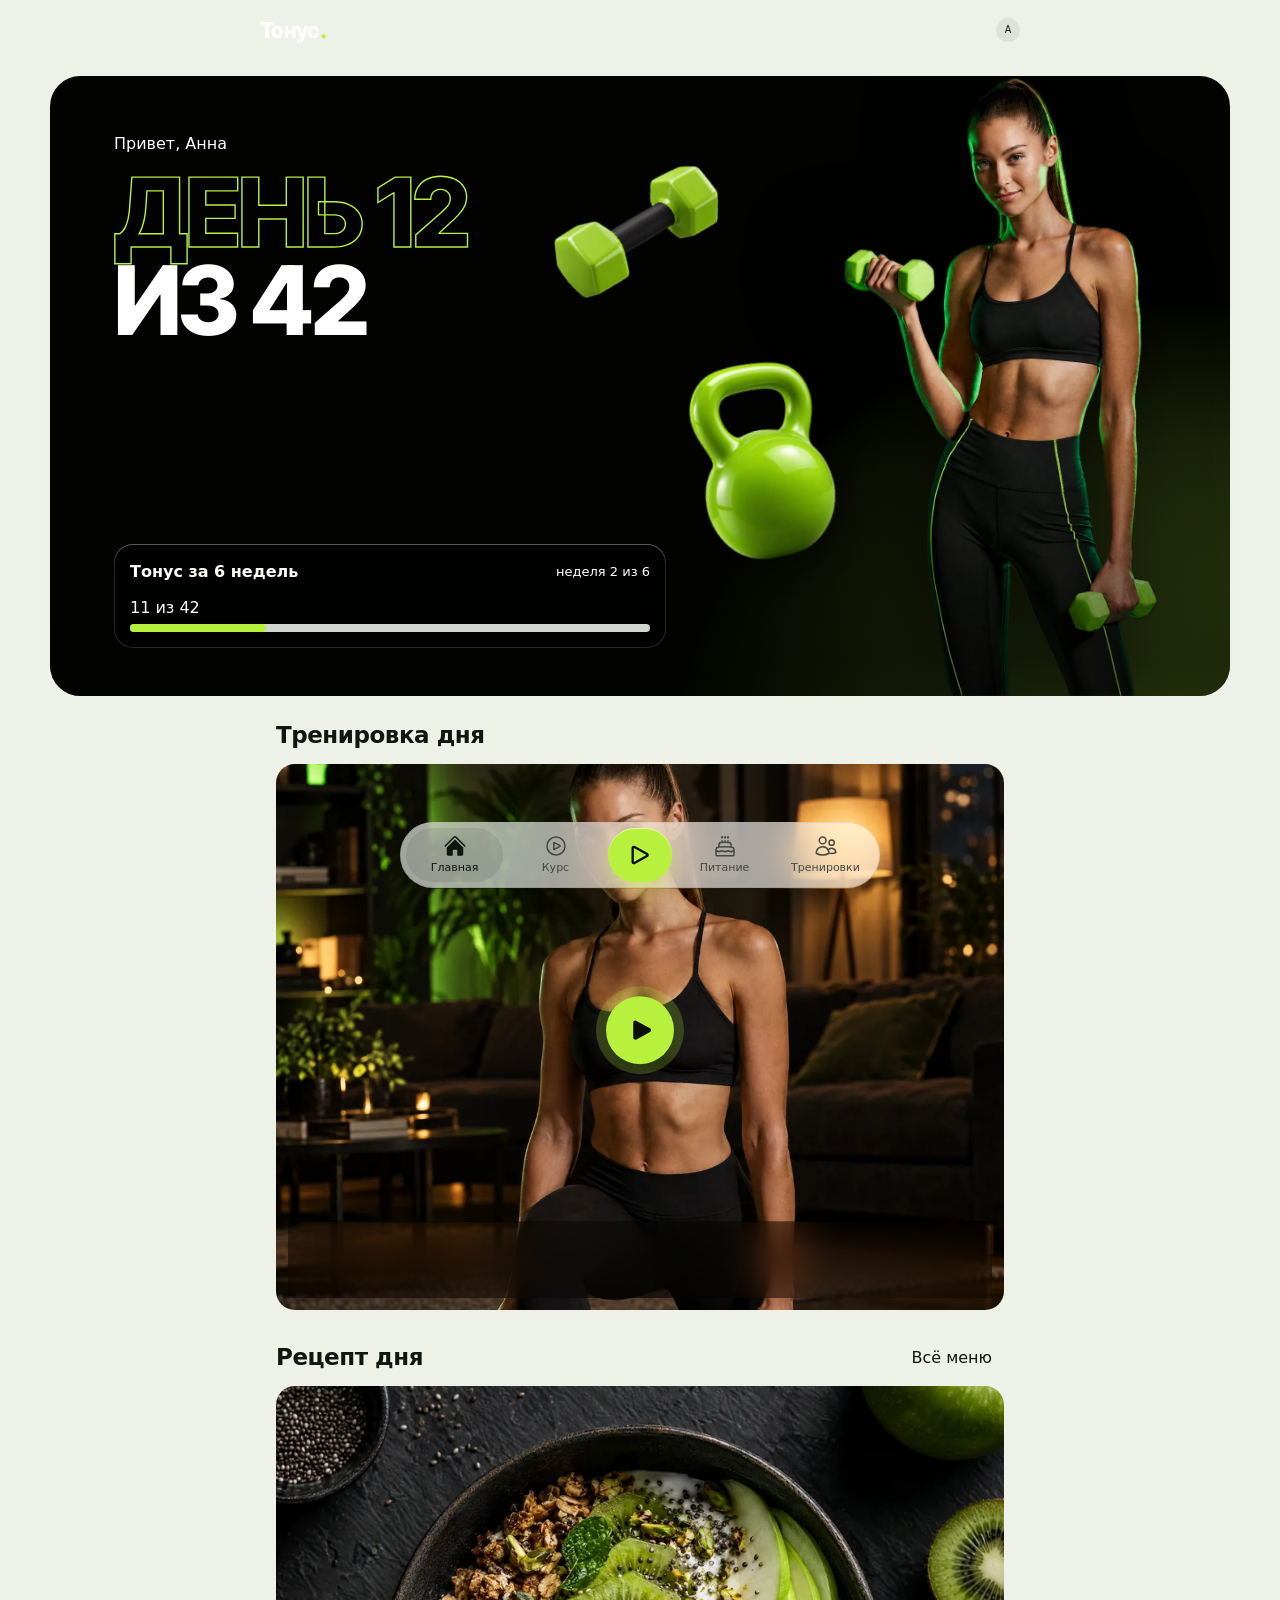
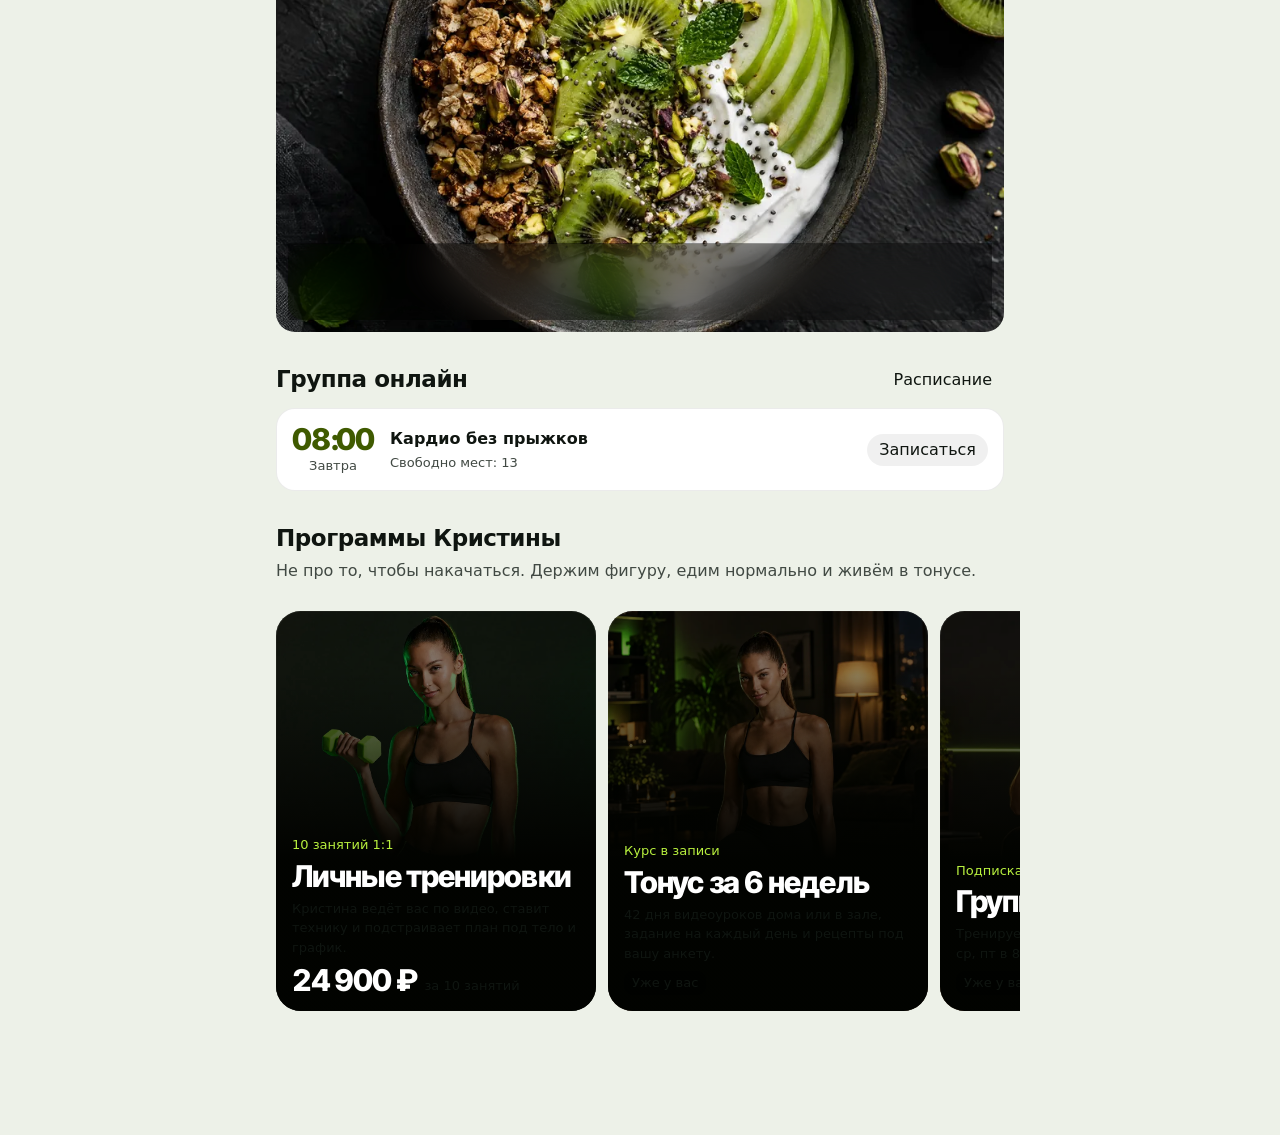
==== app/index.html @ f4fbf021 "Тонус: черновик сайта и приложения Co-Authored-By: Claude Opus 5.5 <noreply@anthropic.com>" ====
<!doctype html>
<html lang="ru">
  <head>
    <meta charset="UTF-8" />
    <meta name="robots" content="noindex" />
    <meta name="viewport" content="width=device-width, initial-scale=1, viewport-fit=cover" />
    <meta name="theme-color" media="(prefers-color-scheme: dark)" content="#0B0F0C" />
    <meta name="theme-color" media="(prefers-color-scheme: light)" content="#EDF1E8" />
    <meta name="apple-mobile-web-app-capable" content="yes" />
    <meta name="apple-mobile-web-app-status-bar-style" content="black-translucent" />
    <meta name="description" content="Тонус с Кристиной: курс на 6 недель, личные и групповые онлайн-тренировки, рецепты под вашу анкету." />
    <link rel="icon" type="image/svg+xml" href="./favicon.svg" />
    <link rel="preconnect" href="https://fonts.googleapis.com" />
    <link rel="preconnect" href="https://fonts.gstatic.com" crossorigin />
    <link href="https://fonts.googleapis.com/css2?family=Inter+Tight:wght@700;800&display=swap" rel="stylesheet" />
    <link rel="preload" as="image" href="./demo/hero-clean-cut.webp" />
    <title>Тонус с Кристиной</title>
    <script type="module" crossorigin src="./assets/index-C9Fu4HTc.js"></script>
    <link rel="modulepreload" crossorigin href="./assets/focusOutline.stylex-B1HY7HrI.js">
    <link rel="modulepreload" crossorigin href="./assets/useTooltip-BYKK_FHG.js">
    <link rel="modulepreload" crossorigin href="./assets/isRtlElement-gb3A4pcB.js">
    <link rel="modulepreload" crossorigin href="./assets/business-nkzZrNMq.js">
    <link rel="modulepreload" crossorigin href="./assets/touchPresentation-C1APNLWD.js">
    <link rel="stylesheet" crossorigin href="./assets/index-dGFPCyMY.css">
  </head>
  <body>
    <div id="root"></div>
  </body>
</html>
---- app/assets/index-dGFPCyMY.css ----
@layer reset{:where(*),:where(*):before,:where(*):after{box-sizing:border-box;border:0 solid}:where(html){-webkit-text-size-adjust:100%;tab-size:4;--lightningcss-light:initial;--lightningcss-dark: ;color-scheme:light dark;line-height:1.5}@media (prefers-color-scheme:dark){:where(html){--lightningcss-light: ;--lightningcss-dark:initial}}:where(body){line-height:inherit;-webkit-font-smoothing:antialiased;-moz-osx-font-smoothing:grayscale;margin:0}:where(h1,h2,h3,h4,h5,h6){font-size:inherit;font-weight:inherit}:where(h1,h2,h3,h4,h5,h6,p,blockquote,figure,pre,dl,dd){margin:0}:where(a){color:inherit;-webkit-text-decoration:inherit;text-decoration:inherit}:where(b,strong){font-weight:bolder}:where(code,kbd,samp,pre){font-family:ui-monospace,SFMono-Regular,Menlo,Monaco,Consolas,Liberation Mono,Courier New,monospace;font-size:1em}:where(small){font-size:80%}:where(sub,sup){vertical-align:baseline;font-size:75%;line-height:0;position:relative}:where(sub){bottom:-.25em}:where(sup){top:-.5em}:where(ol,ul,menu){margin:0;padding:0;list-style:none}:where(img,svg,video,canvas,audio,iframe,embed,object){vertical-align:middle;display:block}:where(img,video){max-width:100%;height:auto}:where(button,input,optgroup,select,textarea){font:inherit;color:inherit;margin:0;padding:0}:where(button,[type=button],[type=reset],[type=submit]){appearance:button;background-color:#0000;background-image:none}:where(button,[role=button]){cursor:pointer}:where(:disabled,[aria-disabled=true]){cursor:default}:where(textarea){resize:vertical}:where(input,textarea)::placeholder{opacity:1;color:var(--color-text-secondary,var(--lightningcss-light,#4e606f)var(--lightningcss-dark,#aaafb5))}:where([list])::-webkit-calendar-picker-indicator{line-height:1}:where([type=search])::-webkit-search-decoration{-webkit-appearance:none}:where([type=search])::-webkit-search-cancel-button{-webkit-appearance:none}:where(fieldset){margin:0;padding:0}:where(legend){padding:0}:where(table){text-indent:0;border-color:inherit;border-collapse:collapse}:where(hr){height:0;color:inherit;border-top-width:1px}:where(summary){display:list-item}:where(dialog){outline:none;padding:0}:where([hidden]:not([hidden=until-found i])){display:none}:where(html){-webkit-tap-highlight-color:transparent}:where(html[data-theme=light]){--lightningcss-light:initial;--lightningcss-dark: ;color-scheme:light}:where(html[data-theme=dark]){--lightningcss-light: ;--lightningcss-dark:initial;color-scheme:dark}:where(html:not([data-theme])){--lightningcss-light:initial;--lightningcss-dark: ;color-scheme:light dark}@media (prefers-color-scheme:dark){:where(html:not([data-theme])){--lightningcss-light: ;--lightningcss-dark:initial}}:where([data-astryx-media=dark]){--lightningcss-light: ;--lightningcss-dark:initial;color-scheme:dark}:where([data-astryx-media=light]){--lightningcss-light:initial;--lightningcss-dark: ;color-scheme:light}@scope([data-astryx-theme=march]) to ([data-astryx-theme]){:where(h1,h2,h3,h4,h5,h6){font-family:var(--font-family-heading);color:var(--color-text-primary)}:where(h1){font-size:var(--text-heading-1-size);font-weight:var(--text-heading-1-weight);line-height:var(--text-heading-1-leading)}:where(h2){font-size:var(--text-heading-2-size);font-weight:var(--text-heading-2-weight);line-height:var(--text-heading-2-leading)}:where(h3){font-size:var(--text-heading-3-size);font-weight:var(--text-heading-3-weight);line-height:var(--text-heading-3-leading)}:where(h4){font-size:var(--text-heading-4-size);font-weight:var(--text-heading-4-weight);line-height:var(--text-heading-4-leading)}:where(h5){font-size:var(--text-heading-5-size);font-weight:var(--text-heading-5-weight);line-height:var(--text-heading-5-leading)}:where(h6){font-size:var(--text-heading-6-size);font-weight:var(--text-heading-6-weight);line-height:var(--text-heading-6-leading)}:where(p){font-family:var(--font-family-body);font-size:var(--text-body-size);font-weight:var(--text-body-weight);line-height:var(--text-body-leading);color:var(--color-text-primary)}:where(small){font-size:var(--text-supporting-size);font-weight:var(--text-supporting-weight);line-height:var(--text-supporting-leading);color:var(--color-text-secondary)}:where(code,pre){font-family:var(--font-family-code);font-size:var(--text-code-size);line-height:var(--text-code-leading)}:where(hr){border:none;border-top:1px solid var(--color-border)}}}@layer astryx-base{@property --x---_avatar-group-overlap{syntax:"*";inherits:false}@property --x---_codeblock-gutter-width{syntax:"*";inherits:false}@property --x---_hover-delay{syntax:"*";inherits:false}@property --x---_layer-keyboard-inset-block-end{syntax:"*";inherits:false}@property --x---_layer-keyboard-max-block-size{syntax:"*";inherits:false}@property --x---_layer-keyboard-overflow{syntax:"*";inherits:false}@property --x---_tab-indicator-bottom{syntax:"*";inherits:false}@property --x---container-max-height{syntax:"*";inherits:false}@property --x---layout-alignment-width{syntax:"*";inherits:false}@property --x---layout-content-width{syntax:"*";inherits:false}@property --x-126w13d{syntax:"*";inherits:false}@property --x-1x09wtl{syntax:"*";inherits:false}@property --x-1xmrurk{syntax:"*";inherits:false}@property --x-4drmnv{syntax:"*";inherits:false}@property --x-animationDelay{syntax:"*";inherits:false}@property --x-aspectRatio{syntax:"*";inherits:false}@property --x-backgroundColor{syntax:"*";inherits:false}@property --x-borderWidth{syntax:"*";inherits:false}@property --x-bottom{syntax:"*";inherits:false}@property --x-bzn8up{syntax:"*";inherits:false}@property --x-color{syntax:"*";inherits:false}@property --x-counterReset{syntax:"*";inherits:false}@property --x-fontSize{syntax:"*";inherits:false}@property --x-fqzwsx{syntax:"*";inherits:false}@property --x-gap{syntax:"*";inherits:false}@property --x-ggj8vv{syntax:"*";inherits:false}@property --x-gridAutoRows{syntax:"*";inherits:false}@property --x-gridTemplateColumns{syntax:"*";inherits:false}@property --x-height{syntax:"*";inherits:false}@property --x-inlineSize{syntax:"*";inherits:false}@property --x-insetBlockStart{syntax:"*";inherits:false}@property --x-insetInlineEnd{syntax:"*";inherits:false}@property --x-insetInlineStart{syntax:"*";inherits:false}@property --x-marginBlock{syntax:"*";inherits:false}@property --x-marginBlockEnd{syntax:"*";inherits:false}@property --x-marginBlockStart{syntax:"*";inherits:false}@property --x-marginInline{syntax:"*";inherits:false}@property --x-marginInlineEnd{syntax:"*";inherits:false}@property --x-marginInlineStart{syntax:"*";inherits:false}@property --x-maxBlockSize{syntax:"*";inherits:false}@property --x-maxHeight{syntax:"*";inherits:false}@property --x-maxWidth{syntax:"*";inherits:false}@property --x-minHeight{syntax:"*";inherits:false}@property --x-minWidth{syntax:"*";inherits:false}@property --x-overflowX{syntax:"*";inherits:false}@property --x-overflowY{syntax:"*";inherits:false}@property --x-paddingBlock{syntax:"*";inherits:false}@property --x-paddingBlockEnd{syntax:"*";inherits:false}@property --x-paddingInline{syntax:"*";inherits:false}@property --x-paddingInlineEnd{syntax:"*";inherits:false}@property --x-paddingInlineStart{syntax:"*";inherits:false}@property --x-top{syntax:"*";inherits:false}@property --x-transform{syntax:"*";inherits:false}@property --x-WebkitLineClamp{syntax:"*";inherits:false}@property --x-width{syntax:"*";inherits:false}@property --x-16m2d0h{syntax:"*";inherits:true}@property --x-1dd27dc{syntax:"*";inherits:true}@property --x-flj70p{syntax:"*";inherits:true}@property --x-nsbhg8{syntax:"*";inherits:true}@property --x-owu7oy{syntax:"*";inherits:true}@property --astryx-press-alpha{syntax:"<number>";inherits:true;initial-value:0}@keyframes x10jkm1t-B{0%{--astryx-press-alpha:1}to{--astryx-press-alpha:0}}@keyframes x1ofkhwi-B{0%{color:color-mix(in oklab,var(--color-text-primary),var(--color-text-secondary))}50%{color:var(--color-text-primary)}to{color:color-mix(in oklab,var(--color-text-primary),var(--color-text-secondary))}}@keyframes x188b6p3-B{0%{color:inherit}to{color:#0000}}@keyframes xuvekqa-B{0%{opacity:.3}50%{opacity:1}to{opacity:.3}}@keyframes x1tut0r7-B{0%{opacity:.3;transform:rotateX(52deg)scale(.86)}50%{opacity:1;transform:rotateX(0)scale(1)}to{opacity:.3;transform:rotateX(-52deg)scale(.86)}}@keyframes x13kz0yu-B{0%,to{opacity:1}50%{opacity:.5}}@keyframes x132z07p-B{0%{opacity:.25}9.99%{opacity:.25}10%{opacity:.325}19.99%{opacity:.325}20%{opacity:.4}29.99%{opacity:.4}30%{opacity:.475}39.99%{opacity:.475}40%{opacity:.55}49.99%{opacity:.55}50%{opacity:.625}59.99%{opacity:.625}60%{opacity:.7}69.99%{opacity:.7}70%{opacity:.775}79.99%{opacity:.775}80%{opacity:.85}89.99%{opacity:.85}90%{opacity:.925}to{opacity:.925}}@keyframes x1jn504y-B{0%{opacity:1}to{opacity:0}}@keyframes x12p7u8f-B{0%{opacity:0;animation-timing-function:ease-in-out}to{opacity:1}}@keyframes x18re5ia-B{0%{opacity:0}to{opacity:1}}@keyframes xtut5q7-B{0%{opacity:1}50%{opacity:.5}to{opacity:1}}@keyframes x1k48ry3-B{0%{opacity:0;transform:scale(.95)}to{opacity:1;transform:scale(1)}}@keyframes x11lauxq-B{0%{opacity:0;transform:translate(var(--dialog-dir-x,0px),var(--dialog-dir-y,16px)) scale(.95)}to{opacity:1;transform:translate(0)scale(1)}}@keyframes x12ghk8m-B{0%{opacity:0;transform:translate(calc(var(--_astryx-layer-enter-x,1) * min(var(--spacing-2),var(--_astryx-layer-enter-gap,var(--spacing-2)))),calc(var(--_astryx-layer-enter-y,0) * min(var(--spacing-2),var(--_astryx-layer-enter-gap,var(--spacing-2))))) scale(.95)}to{opacity:1;transform:translate(0)scale(1)}}@keyframes x1fbltco-B{0%{opacity:0;transform:translate(calc(var(--_astryx-layer-enter-x,0) * min(var(--spacing-2),var(--_astryx-layer-enter-gap,var(--spacing-2)))),calc(var(--_astryx-layer-enter-y,-1) * min(var(--spacing-2),var(--_astryx-layer-enter-gap,var(--spacing-2))))) scale(.95)}to{opacity:1;transform:translate(0)scale(1)}}@keyframes x1yqd01s-B{0%{opacity:0;transform:translate(calc(var(--_astryx-layer-enter-x,-1) * min(var(--spacing-2),var(--_astryx-layer-enter-gap,var(--spacing-2)))),calc(var(--_astryx-layer-enter-y,0) * min(var(--spacing-2),var(--_astryx-layer-enter-gap,var(--spacing-2))))) scale(.95)}to{opacity:1;transform:translate(0)scale(1)}}@keyframes xmqt0mh-B{0%{opacity:0;transform:translate(calc(var(--_astryx-layer-enter-x,0) * min(var(--spacing-2),var(--_astryx-layer-enter-gap,var(--spacing-2)))),calc(var(--_astryx-layer-enter-y,1) * min(var(--spacing-2),var(--_astryx-layer-enter-gap,var(--spacing-2))))) scale(.95)}to{opacity:1;transform:translate(0)scale(1)}}@keyframes x1b6yrix-B{0%{opacity:0;transform:translateY(var(--spacing-2))}to{opacity:1;transform:translateY(0)}}@keyframes xiylxmw-B{0%{opacity:0;transform:translateY(calc(-1 * var(--spacing-2)))}to{opacity:1;transform:translateY(0)}}@keyframes xml828b-B{0%{opacity:1}to{opacity:var(--_progress-bar-pulse-floor)}}@keyframes x11cqc53-B{0%{transform:rotate(0)}to{transform:rotate(36000deg)}}@keyframes x18sn2u9-B{0%{transform:rotateX(52deg)scale(.86)}50%{transform:rotateX(0)scale(1)}to{transform:rotateX(-52deg)scale(.86)}}@keyframes x1c2q33o-B{0%{transform:translate(100%)}to{transform:translate(-250%)}}@keyframes xr3m334-B{0%{transform:translate(-100%)}to{transform:translate(250%)}}@keyframes x1xhkexc-B{0%{opacity:0;width:0;margin-inline-end:0}to{width:14px;opacity:1;margin-inline-end:var(--spacing-1)}}:root,.x1v1du0q{--_chat-avatar-offset:0px}:root,.x1qqxm5o{--astryx-press-alpha:0}:root,.xafi2nm{--border-width:1px}:root,.xj0fimd{--color-accent:var(--lightningcss-light,#0064e0)var(--lightningcss-dark,#0171e3);--color-accent-muted:var(--lightningcss-light,#0082fb33)var(--lightningcss-dark,#0082fb3f);--color-on-accent:#fff;--color-neutral:var(--lightningcss-light,#0536591a)var(--lightningcss-dark,#dfe2e533);--color-background-surface:var(--lightningcss-light,#fff)var(--lightningcss-dark,#1f1f22);--color-background-body:var(--lightningcss-light,#f1f4f7)var(--lightningcss-dark,#111112);--color-overlay:var(--lightningcss-light,#01122866)var(--lightningcss-dark,#11111299);--color-overlay-hover:var(--lightningcss-light,#0536590c)var(--lightningcss-dark,#ffffff0c);--color-overlay-pressed:var(--lightningcss-light,#05365919)var(--lightningcss-dark,#ffffff19);--color-background-muted:var(--lightningcss-light,#0536590c)var(--lightningcss-dark,#1111127f);--color-text-primary:var(--lightningcss-light,#0a1317)var(--lightningcss-dark,#dfe2e5);--color-text-secondary:var(--lightningcss-light,#4e606f)var(--lightningcss-dark,#aaafb5);--color-text-disabled:var(--lightningcss-light,#a4b0bc)var(--lightningcss-dark,#6f747c);--color-text-accent:var(--lightningcss-light,#0064e0)var(--lightningcss-dark,#3e9efb);--color-on-dark:#fff;--color-on-light:#000;--color-icon-accent:var(--lightningcss-light,#0064e0)var(--lightningcss-dark,#2694fe);--color-icon-primary:var(--lightningcss-light,#0a1317)var(--lightningcss-dark,#dfe2e5);--color-icon-secondary:var(--lightningcss-light,#4e606f)var(--lightningcss-dark,#aaafb5);--color-icon-disabled:var(--lightningcss-light,#a4b0bc)var(--lightningcss-dark,#6f747c);--color-background-card:var(--lightningcss-light,#fff)var(--lightningcss-dark,#1f1f22);--color-background-popover:var(--lightningcss-light,#fff)var(--lightningcss-dark,#28292c);--color-background-inverted:var(--lightningcss-light,#0a1317)var(--lightningcss-dark,#fff);--color-background-error-inverted:var(--lightningcss-light,#aa071e)var(--lightningcss-dark,#e3193b);--color-info:#0064e0;--color-info-muted:var(--lightningcss-light,#0082fb33)var(--lightningcss-dark,#0082fb3f);--color-on-info:#fff;--color-success:#0d8626;--color-success-muted:var(--lightningcss-light,#0b991f33)var(--lightningcss-dark,#0b991f3f);--color-on-success:#fff;--color-error:var(--lightningcss-light,#e3193b)var(--lightningcss-dark,#f5394f);--color-error-muted:var(--lightningcss-light,#e3193b33)var(--lightningcss-dark,#f5394f3f);--color-on-error:var(--lightningcss-light,#fff)var(--lightningcss-dark,#0a1317);--color-warning:var(--lightningcss-light,#e9af08)var(--lightningcss-dark,#f2c00b);--color-warning-muted:var(--lightningcss-light,#e2a40033)var(--lightningcss-dark,#e2a4003f);--color-on-warning:#0a1317;--color-text-info:var(--color-text-blue);--color-text-success:var(--color-text-green);--color-text-warning:var(--color-text-yellow);--color-text-error:var(--color-text-red);--color-icon-info:var(--color-text-info);--color-icon-success:var(--color-text-success);--color-icon-warning:var(--color-text-warning);--color-icon-error:var(--color-text-error);--color-border-info:var(--color-text-info);--color-border-success:var(--color-text-success);--color-border-warning:var(--color-text-warning);--color-border-error:var(--color-text-error);--color-on-info-muted:var(--color-text-blue);--color-on-success-muted:var(--color-text-green);--color-on-warning-muted:var(--color-text-yellow);--color-on-error-muted:var(--color-text-red);--color-border:var(--lightningcss-light,#05365919)var(--lightningcss-dark,#f2f4f619);--color-border-emphasized:var(--lightningcss-light,#ccd3db)var(--lightningcss-dark,#494d53);--color-skeleton:var(--lightningcss-light,#ccd3db)var(--lightningcss-dark,#5a5e66);--color-track:var(--lightningcss-light,#ccd3db)var(--lightningcss-dark,#5a5e66);--color-shadow:var(--lightningcss-light,#0536591a)var(--lightningcss-dark,#0000004d);--color-tint-hover:var(--lightningcss-light,#000)var(--lightningcss-dark,#fff);--color-background-blue:#0171e333;--color-border-blue:var(--lightningcss-light,#0064e0)var(--lightningcss-dark,#2694fe);--color-icon-blue:var(--lightningcss-light,#0064e0)var(--lightningcss-dark,#2694fe);--color-text-blue:var(--lightningcss-light,#042f97)var(--lightningcss-dark,#afd7ff);--color-background-cyan:#03a7d733;--color-border-cyan:var(--lightningcss-light,#089dd0)var(--lightningcss-dark,#0171a4);--color-icon-cyan:var(--lightningcss-light,#00acc1)var(--lightningcss-dark,#26c6da);--color-text-cyan:var(--lightningcss-light,#014975)var(--lightningcss-dark,#a1eef9);--color-background-gray:var(--lightningcss-light,#0a131733)var(--lightningcss-dark,#666a724c);--color-border-gray:var(--lightningcss-light,#647685)var(--lightningcss-dark,#748695);--color-icon-gray:var(--lightningcss-light,#4e606f)var(--lightningcss-dark,#aaafb5);--color-text-gray:var(--lightningcss-light,#0a1317)var(--lightningcss-dark,#e7eaed);--color-background-green:#24bb5e33;--color-border-green:var(--lightningcss-light,#0d8626)var(--lightningcss-dark,#0b991f);--color-icon-green:var(--lightningcss-light,#0d8626)var(--lightningcss-dark,#26a756);--color-text-green:var(--lightningcss-light,#09441f)var(--lightningcss-dark,#a5f690);--color-background-orange:#f2790233;--color-border-orange:var(--lightningcss-light,#eb6e00)var(--lightningcss-dark,#b34a01);--color-icon-orange:var(--lightningcss-light,#e9690b)var(--lightningcss-dark,#fb8c00);--color-text-orange:var(--lightningcss-light,#6b2203)var(--lightningcss-dark,#fdb876);--color-background-pink:#e638b333;--color-border-pink:var(--lightningcss-light,#f351c0)var(--lightningcss-dark,#c02294);--color-icon-pink:var(--lightningcss-light,#c2185b)var(--lightningcss-dark,#ec407a);--color-text-pink:var(--lightningcss-light,#650053)var(--lightningcss-dark,#feade3);--color-background-purple:#7952ff33;--color-border-purple:var(--lightningcss-light,#9081ff)var(--lightningcss-dark,#7340fe);--color-icon-purple:var(--lightningcss-light,#5b08d8)var(--lightningcss-dark,#7952ff);--color-text-purple:var(--lightningcss-light,#3e0697)var(--lightningcss-dark,#b3b0fe);--color-background-red:#e3193b33;--color-border-red:var(--lightningcss-light,#e3193b)var(--lightningcss-dark,#f5394f);--color-icon-red:var(--lightningcss-light,#d31130)var(--lightningcss-dark,#e3193b);--color-text-red:var(--lightningcss-light,#7b0210)var(--lightningcss-dark,#ffb2b8);--color-background-teal:#0db7af33;--color-border-teal:var(--lightningcss-light,#08a3a3)var(--lightningcss-dark,#08767d);--color-icon-teal:var(--lightningcss-light,#009688)var(--lightningcss-dark,#26a69a);--color-text-teal:var(--lightningcss-light,#083943)var(--lightningcss-dark,#40dccd);--color-background-yellow:#e2a40033;--color-border-yellow:var(--lightningcss-light,#c58600)var(--lightningcss-dark,#b47700);--color-icon-yellow:var(--lightningcss-light,#fbc02d)var(--lightningcss-dark,#ffee58);--color-text-yellow:var(--lightningcss-light,#753f07)var(--lightningcss-dark,#fbce03)}:root,.x7j7z01{--color-data-categorical-blue:#0171e3;--color-data-categorical-orange:#eb6e00;--color-data-categorical-purple:#6b1efd;--color-data-categorical-green:#0b991f;--color-data-categorical-pink:#f351c0;--color-data-categorical-cyan:#0171a4;--color-data-categorical-red:#f5394f;--color-data-categorical-teal:#08a3a3;--color-data-categorical-brown:#965e03;--color-data-categorical-indigo:#6f8aff;--color-data-neutral:var(--lightningcss-light,#8494a3)var(--lightningcss-dark,#8c939b);--color-data-blue-5:#02165e;--color-data-blue-4:#004cbc;--color-data-blue-3:#2694fe;--color-data-blue-2:#78beff;--color-data-blue-1:#dbecff;--color-data-shamrock-5:#0b603d;--color-data-shamrock-4:#138546;--color-data-shamrock-3:#24bb5e;--color-data-shamrock-2:#8ef7aa;--color-data-shamrock-1:#d6fee4;--color-data-orange-5:#a13f04;--color-data-orange-4:#d66100;--color-data-orange-3:#fd9537;--color-data-orange-2:#fdb876;--color-data-orange-1:#ffe6cf;--color-data-pink-5:#8e1073;--color-data-pink-4:#d123a1;--color-data-pink-3:#f989d3;--color-data-pink-2:#feade3;--color-data-pink-1:#fce3f4;--color-data-purple-5:#3e0697;--color-data-purple-4:#6b1efd;--color-data-purple-3:#9081ff;--color-data-purple-2:#b3b0fe;--color-data-purple-1:#e8e8fb;--color-data-red-5:#9d0519;--color-data-red-4:#d31130;--color-data-red-3:#fb7d87;--color-data-red-2:#ffb2b8;--color-data-red-1:#fee4e6;--color-data-teal-5:#08767d;--color-data-teal-4:#0c9293;--color-data-teal-3:#0db7af;--color-data-teal-2:#6ce6d8;--color-data-teal-1:#d7fcf8;--color-data-yellow-5:#8a5001;--color-data-yellow-4:#d69804;--color-data-yellow-3:#fbce03;--color-data-yellow-2:#fcec85;--color-data-yellow-1:#fdf6ba;--color-data-gray-5:var(--lightningcss-light,#25363f)var(--lightningcss-dark,#333338);--color-data-gray-4:var(--lightningcss-light,#5d6c7b)var(--lightningcss-dark,#666a72);--color-data-gray-3:var(--lightningcss-light,#afb9c4)var(--lightningcss-dark,#b2b8be);--color-data-gray-2:var(--lightningcss-light,#ccd3db)var(--lightningcss-dark,#d0d3d6);--color-data-gray-1:var(--lightningcss-light,#f1f4f7)var(--lightningcss-dark,#f2f4f6)}:root,.x14lkjui{--duration-fast-min:.13s;--duration-fast:.175s;--duration-fast-max:.23s;--duration-medium-min:.31s;--duration-medium:.41s;--duration-medium-max:.55s;--duration-slow-min:.73s;--duration-slow:.975s;--duration-slow-max:1.3s;--duration-exit:var(--duration-fast)}:root,.xf09i69{--ease-standard:cubic-bezier(.24, 1, .4, 1);--ease-entrance:cubic-bezier(.24, 1, .4, 1);--ease-move:cubic-bezier(.24, 1, .4, 1);--ease-exit:cubic-bezier(.3, 0, .6, .6)}:root,.xzxs3qz{--focus-outline-width:2px;--focus-outline-style:solid;--focus-outline-color:var(--color-accent);--focus-outline-offset:3px}:root,.x5tdzeq{--font-family-body:-apple-system, BlinkMacSystemFont, "Segoe UI", Roboto, Helvetica, Arial, sans-serif;--font-family-code:"SF Mono", Monaco, Consolas, monospace;--font-family-heading:-apple-system, BlinkMacSystemFont, "Segoe UI", Roboto, Helvetica, Arial, sans-serif}:root,.x1q1ms06{--font-size-4xs:.375rem;--font-size-3xs:.4375rem;--font-size-2xs:.5rem;--font-size-xs:.625rem;--font-size-sm:.75rem;--font-size-base:.875rem;--font-size-lg:1.0625rem;--font-size-xl:1.25rem;--font-size-2xl:1.5rem;--font-size-3xl:1.8125rem;--font-size-4xl:2.1875rem;--font-size-5xl:2.625rem}:root,.x1ccmotb{--font-weight-normal:400;--font-weight-medium:500;--font-weight-semibold:600;--font-weight-bold:700}:root,.xrw1vgx{--radius-none:0px;--radius-inner:4px;--radius-element:8px;--radius-container:12px;--radius-page:28px;--radius-chat:28px;--radius-full:9999px}:root,.xua8qm3{--shadow-low:0px 1px 1px var(--lightningcss-light,#0000001a)var(--lightningcss-dark,#0003), 0px 2px 8px var(--lightningcss-light,#0000001a)var(--lightningcss-dark,#0003);--shadow-med:0px 1px 2px var(--lightningcss-light,#0000001a)var(--lightningcss-dark,#0003), 0px 2px 12px var(--lightningcss-light,#0000001a)var(--lightningcss-dark,#0003);--shadow-high:0px 2px 2px var(--lightningcss-light,#0000001a)var(--lightningcss-dark,#0003), 0px 8px 24px var(--lightningcss-light,#0000001a)var(--lightningcss-dark,#0000004d);--shadow-inset-hover:inset 0px 0px 0px 2px var(--lightningcss-light,#05365926)var(--lightningcss-dark,#dfe2e533);--shadow-inset-selected:inset 0px 0px 0px 2px #0171e380;--shadow-inset-success:inset 0px 0px 0px 2px #26a7564d;--shadow-inset-warning:inset 0px 0px 0px 2px #e2a4004d;--shadow-inset-error:inset 0px 0px 0px 2px #e3193b4d}:root,.xkgjyic{--size-element-sm:28px;--size-element-md:32px;--size-element-lg:36px}:root,.x1kvdh9l{--spacing-0:0rem;--spacing-0-5:.125rem;--spacing-1:.25rem;--spacing-1-5:.375rem;--spacing-2:.5rem;--spacing-3:.75rem;--spacing-4:1rem;--spacing-5:1.25rem;--spacing-6:1.5rem;--spacing-7:1.75rem;--spacing-8:2rem;--spacing-9:2.25rem;--spacing-10:2.5rem;--spacing-11:2.75rem;--spacing-12:3rem}:root,.x1etlgq0{--text-heading-1-size:var(--font-size-2xl);--text-heading-1-weight:var(--font-weight-semibold);--text-heading-1-leading:1.3333;--text-heading-2-size:var(--font-size-xl);--text-heading-2-weight:var(--font-weight-semibold);--text-heading-2-leading:1.4;--text-heading-3-size:var(--font-size-lg);--text-heading-3-weight:var(--font-weight-semibold);--text-heading-3-leading:1.4118;--text-heading-4-size:var(--font-size-base);--text-heading-4-weight:var(--font-weight-semibold);--text-heading-4-leading:1.4286;--text-heading-5-size:var(--font-size-sm);--text-heading-5-weight:var(--font-weight-semibold);--text-heading-5-leading:1.6667;--text-heading-6-size:var(--font-size-xs);--text-heading-6-weight:var(--font-weight-semibold);--text-heading-6-leading:1.6;--text-body-size:var(--font-size-base);--text-body-weight:var(--font-weight-normal);--text-body-leading:1.4286;--text-large-size:var(--font-size-lg);--text-large-weight:var(--font-weight-semibold);--text-large-leading:1.4118;--text-label-size:var(--font-size-base);--text-label-weight:var(--font-weight-medium);--text-label-leading:1.4286;--text-code-size:var(--font-size-base);--text-code-weight:var(--font-weight-normal);--text-code-leading:1.4286;--text-supporting-size:var(--font-size-sm);--text-supporting-weight:var(--font-weight-normal);--text-supporting-leading:1.6667;--text-display-1-size:var(--font-size-5xl);--text-display-1-weight:var(--font-weight-normal);--text-display-1-leading:1.2381;--text-display-2-size:var(--font-size-4xl);--text-display-2-weight:var(--font-weight-normal);--text-display-2-leading:1.2571;--text-display-3-size:var(--font-size-3xl);--text-display-3-weight:var(--font-weight-normal);--text-display-3-leading:1.2414}.x1e3mt4b{--_astryx-reduced-motion:1}.x5ujdhh{--_astryx-text-overflow-wrap:anywhere}.x1c9qq8g{--_astryx-text-overflow-wrap:initial}.xlz5hwt{--_avatar-group-overlap:var(--x---_avatar-group-overlap)}.xdarwi0{--_avatar-radius:var(--radius-element)}.xeincmr{--_avatar-radius:var(--radius-full)}.x877142{--_avatar-radius:var(--radius-none)}.xh8ntw8{--_button-radius:calc(var(--radius-element) - var(--spacing-1))}.xcw7vlg{--_button-radius:max(var(--radius-element),calc(var(--_chat-composer-radius) - var(--_chat-composer-padding)))}.x1rjw8qi{--_button-radius:var(--radius-full)}.xw28qpl{--_card-elevation:0 0 transparent}.xnpe7fx{--_card-elevation:var(--shadow-high)}.x1nn8khe{--_card-elevation:var(--shadow-low)}.x1ovzxg0{--_card-elevation:var(--shadow-med)}.x2kkz0m{--_card-radius:var(--radius-container)}.xr9ms2c{--_card-ring:inset 0 0 0 2px var(--color-accent)}.xgwwt2v{--_card-ring:inset 0 0 0 2px var(--color-border-blue)}.xcdi0x3{--_card-ring:inset 0 0 0 2px var(--color-border-cyan)}.x1m1zkwp{--_card-ring:inset 0 0 0 2px var(--color-border-gray)}.x1485227{--_card-ring:inset 0 0 0 2px var(--color-border-green)}.x1cclxpp{--_card-ring:inset 0 0 0 2px var(--color-border-orange)}.xzs6dn4{--_card-ring:inset 0 0 0 2px var(--color-border-pink)}.x9zgi83{--_card-ring:inset 0 0 0 2px var(--color-border-purple)}.xo8718j{--_card-ring:inset 0 0 0 2px var(--color-border-red)}.xp4e5fy{--_card-ring:inset 0 0 0 2px var(--color-border-teal)}.x1glw7ee{--_card-ring:inset 0 0 0 2px var(--color-border-yellow)}.x3zsw4j{--_card-ring:inset 0 0 0 2px var(--selectable-card-ring-color)}.xwbd0jv{--_chat-avatar-offset:0px}.x18zce08{--_chat-composer-padding:var(--spacing-2)}.xk0ittl{--_chat-composer-padding:var(--spacing-3)}.xx161y6{--_chat-composer-radius:var(--radius-chat)}.x1ectg7s{--_checkbox-row-press-paint:none}.xtk08jq{--_codeblock-gutter-width:var(--x---_codeblock-gutter-width)}.x9pmotm{--_conceal-opacity:0}.x1kgmhs9{--_conceal-opacity:1}.xd1in52{--_container-corner-block-end:var(--_card-radius)}.x1g2ykvg{--_container-corner-block-end:var(--_dialog-radius)}.x1pvlcl8{--_container-corner-block-start:var(--_card-radius)}.x1oerfhh{--_container-corner-block-start:var(--_dialog-radius)}.x1fg9z59{--_dialog-radius:0px}.xvuvksw{--_dialog-radius:var(--radius-container)}.xgory14{--_dropdown-menu-padding:var(--spacing-1)}.x1fcsqxe{--_dropdown-menu-radius:var(--radius-container)}.x13l1x9d{--_fade-delay:0s}.x1832zxr{--_field-radius:var(--radius-element)}.x19nvjgn{--_field-status-overlap:calc(var(--size-element-md) / 2)}.x17wzz1v{--_focus-outline:none}.xgzxwq1{--_focus-outline-offset:0}.xhg274n{--_hover-delay:0s}.x8xu23y{--_hover-delay:var(--x---_hover-delay)}.xqwz7mz{--_hovercard-radius:var(--radius-container)}.x1bl9l2n{--_indicator-active-press:transparent}.x1y1g3jp{--_indicator-press-image:var(--_checkbox-row-press-paint,none)}.x1dj2fx0{--_item-description-color:var(--color-text-error)}.x1nwg5ib{--_item-inset-inline:0px}.xw1s368{--_item-inset-inline:var(--spacing-2)}.x1ytau7y{--_item-inset-inline:var(--spacing-3)}.x1pa1ci1{--_item-label-color:var(--color-text-error)}.xihxjaz{--_layer-keyboard-inset-block-end:var(--x---_layer-keyboard-inset-block-end)}.x1ex41ac{--_layer-keyboard-max-block-size:var(--x---_layer-keyboard-max-block-size)}.xypflj0{--_layer-keyboard-overflow:var(--x---_layer-keyboard-overflow)}.xt8hc1d{--_layout-flush-block-end:initial}.xu9n9za{--_layout-flush-block-start:initial}.x1q2yvai{--_list-corner-end-end:0px}.x1dt9b3t{--_list-corner-end-start:0px}.x1vx9r65{--_list-corner-start-end:0px}.x916qr2{--_list-corner-start-start:0px}.xiki222{--_popover-radius:var(--radius-container)}.x1bs45cr{--_power-search-sheet-hit-content:none}.x1o3f7l6{--_power-search-sheet-hit-inset:0px}.x1s9pv7w{--_press-overlay:transparent}.xz2mauf{--_press-paint:color-mix(in srgb,var(--color-overlay-pressed) calc(var(--astryx-press-alpha) * 100%),transparent)}.x1l7afqf{--_press-paint-image:linear-gradient(var(--_press-paint),var(--_press-paint))}.x1dejzja{--_reveal-delay:0s,0s}.x1xiarpw{--_reveal-delay:0s,var(--duration-fast)}.xdjmrzf{--_reveal-delay-reduced:0s,0s}.xct0gwe{--_reveal-opacity:0}.x5setjs{--_reveal-opacity:1}.xp0pj8v{--_reveal-position:absolute}.x1r6s5ct{--_reveal-position:static}.x1f17rg1{--_section-padding-propagated:initial}.x2ccaqq{--_section-padding-propagated:var(--spacing-0-5)}.x7mo41q{--_section-padding-propagated:var(--spacing-0)}.xxa843v{--_section-padding-propagated:var(--spacing-1-5)}.x1j3iakl{--_section-padding-propagated:var(--spacing-1)}.x4h2jfd{--_section-padding-propagated:var(--spacing-10)}.xezgk69{--_section-padding-propagated:var(--spacing-2)}.x1wtz8uf{--_section-padding-propagated:var(--spacing-3)}.x5wdj8h{--_section-padding-propagated:var(--spacing-4)}.xgjndll{--_section-padding-propagated:var(--spacing-5)}.x15i4jqh{--_section-padding-propagated:var(--spacing-6)}.xmb9lpv{--_section-padding-propagated:var(--spacing-8)}.x18jk3ff{--_segmented-control-padding:var(--spacing-0-5)}.x9icjy1{--_segmented-control-radius:var(--radius-element)}.x1jx3mzq{--_sheet-scrim-duration:initial}.x1pfqsku{--_sheet-scrim-easing:initial}.xnvc5mv{--_sheet-scrim-opacity:initial}.x69vvuq{--_spinner-box-size:calc(var(--_spinner-ring-diameter) + var(--_spinner-ring-stroke) * 2)}.x2lq4xu{--_spinner-ring-diameter:var(--spinner-diameter)}.x10qssua{--_spinner-ring-stroke:var(--spinner-stroke-width)}.xficto1{--_tab-indicator-bottom:calc(-1 * (var(--spacing-1) + var(--border-width)))}.xbrl7fg{--_tab-indicator-bottom:var(--x---_tab-indicator-bottom)}.x78b515{--_tab-strip-bleed:0px}.x1jo0iki{--_table-bleed-block-end:0px}.x1vhegpj{--_table-bleed-block-start:0px}.xfips5p{--_table-row-divider-width:0px}.x3zcg35{--_table-row-divider-width:var(--_table-panel-divider-width,var(--border-width))}.x6ivs5n{--_table-row-divider-width:var(--border-width)}.x1kdpo6e{--_textarea-inline-padding:var(--spacing-2)}.x1ur4yav{--_thumbnail-hit-inset:0px}.x87gnkx{--_toast-slide-y:calc(-1 * var(--spacing-2))}.x1heqljd{--_toast-slide-y:var(--spacing-2)}.x70muob{--_tree-focus-z:auto}.x16bblx1{--button-focus-offset:var(--focus-outline-offset)}.x1v15ycx{--button-icon-only-aspect:1 / 1}.x1mtvhk1{--color-syntax-background:transparent}.xyur9ww{--color-text-primary:var(--color-on-error-muted)}.x1lheorj{--color-text-primary:var(--color-on-info-muted)}.xul3f6w{--color-text-primary:var(--color-on-success-muted)}.xtlqn95{--color-text-primary:var(--color-on-warning-muted)}.x1q2p8vm{--container-corner-end-end:0px}.x102ry9{--container-corner-end-start:0px}.x1os27km{--container-corner-start-end:0px}.xcfde6v{--container-corner-start-start:0px}.x52i7cl{--container-max-height:initial}.x18nyedi{--container-max-height:var(--x---container-max-height)}.xax9j7h{--container-padding-block-end:0px}.x165zlxo{--container-padding-block-end:var(--_layout-flush-block-end,var(--layout-padding-inner-y,var(--spacing-4)))}.x1of45zw{--container-padding-block-end:var(--astryx-bottom-sheet-padding-block-end,var(--astryx-bottom-sheet-padding,var(--spacing-4)))}.x1omyuck{--container-padding-block-end:var(--astryx-card-padding-block-end,var(--astryx-card-padding,var(--spacing-4)))}.x1gvthzm{--container-padding-block-end:var(--astryx-dialog-padding-block-end,var(--astryx-dialog-padding,var(--spacing-4)))}.x1g5mqay{--container-padding-block-end:var(--astryx-drawer-padding-block-end,var(--astryx-drawer-padding,var(--spacing-4)))}.xek4msv{--container-padding-block-end:var(--astryx-section-padding-block-end,var(--_section-padding-propagated,var(--astryx-section-padding,var(--spacing-4))))}.xi9ns85{--container-padding-block-end:var(--layout-padding-inner-y,var(--spacing-4))}.xfsxxt8{--container-padding-block-end:var(--layout-padding-own-outer-y,var(--layout-padding-outer-y,var(--spacing-4)))}.x1cao3zv{--container-padding-block-end:var(--spacing-0-5)}.xkunwnr{--container-padding-block-end:var(--spacing-0)}.xv53x8y{--container-padding-block-end:var(--spacing-1-5)}.x57a7ii{--container-padding-block-end:var(--spacing-1)}.x15vxphk{--container-padding-block-end:var(--spacing-10)}.x4bg2x9{--container-padding-block-end:var(--spacing-11)}.x186mjxr{--container-padding-block-end:var(--spacing-12)}.x1lsgcmx{--container-padding-block-end:var(--spacing-2)}.x1q3ppug{--container-padding-block-end:var(--spacing-3)}.x4hfsld{--container-padding-block-end:var(--spacing-4)}.xbib2ws{--container-padding-block-end:var(--spacing-5)}.x1q8d17g{--container-padding-block-end:var(--spacing-6)}.x1yqogew{--container-padding-block-end:var(--spacing-7)}.x8lgq76{--container-padding-block-end:var(--spacing-8)}.x1f7f9rt{--container-padding-block-end:var(--spacing-9)}.x1047aw6{--container-padding-block-start:0px}.x1hx5klf{--container-padding-block-start:max(calc(var(--astryx-bottom-sheet-padding-block-start,var(--astryx-bottom-sheet-padding,var(--spacing-4))) - var(--spacing-6)),0px)}.xoq6zsc{--container-padding-block-start:max(calc(var(--spacing-0-5) - var(--spacing-6)),0px)}.x1hkkx89{--container-padding-block-start:max(calc(var(--spacing-0) - var(--spacing-6)),0px)}.xmc9d48{--container-padding-block-start:max(calc(var(--spacing-1-5) - var(--spacing-6)),0px)}.x1vy0k3q{--container-padding-block-start:max(calc(var(--spacing-1) - var(--spacing-6)),0px)}.x213oh1{--container-padding-block-start:max(calc(var(--spacing-10) - var(--spacing-6)),0px)}.x1rr17ng{--container-padding-block-start:max(calc(var(--spacing-2) - var(--spacing-6)),0px)}.xk3zy2s{--container-padding-block-start:max(calc(var(--spacing-3) - var(--spacing-6)),0px)}.xp5lzm3{--container-padding-block-start:max(calc(var(--spacing-4) - var(--spacing-6)),0px)}.xlhad5c{--container-padding-block-start:max(calc(var(--spacing-5) - var(--spacing-6)),0px)}.xqk0106{--container-padding-block-start:max(calc(var(--spacing-6) - var(--spacing-6)),0px)}.x1qqmacf{--container-padding-block-start:max(calc(var(--spacing-8) - var(--spacing-6)),0px)}.xzrhu1o{--container-padding-block-start:var(--_layout-flush-block-start,var(--layout-padding-inner-y,var(--spacing-4)))}.x1rqz8me{--container-padding-block-start:var(--astryx-card-padding-block-start,var(--astryx-card-padding,var(--spacing-4)))}.x1g2kccc{--container-padding-block-start:var(--astryx-dialog-padding-block-start,var(--astryx-dialog-padding,var(--spacing-4)))}.x18184ib{--container-padding-block-start:var(--astryx-drawer-padding-block-start,var(--astryx-drawer-padding,var(--spacing-4)))}.xnw7zt4{--container-padding-block-start:var(--astryx-section-padding-block-start,var(--_section-padding-propagated,var(--astryx-section-padding,var(--spacing-4))))}.xjmgx01{--container-padding-block-start:var(--layout-padding-inner-y,var(--spacing-4))}.x186o6qk{--container-padding-block-start:var(--layout-padding-own-outer-y,var(--layout-padding-outer-y,var(--spacing-4)))}.xvdf9ev{--container-padding-block-start:var(--spacing-0-5)}.x1i3qcxz{--container-padding-block-start:var(--spacing-0)}.x1kbx601{--container-padding-block-start:var(--spacing-1-5)}.xnsckjb{--container-padding-block-start:var(--spacing-1)}.x17h9kl7{--container-padding-block-start:var(--spacing-10)}.x1rdjxae{--container-padding-block-start:var(--spacing-11)}.xecwdl6{--container-padding-block-start:var(--spacing-12)}.xa8b4fq{--container-padding-block-start:var(--spacing-2)}.x11k4f5r{--container-padding-block-start:var(--spacing-3)}.xm01sq8{--container-padding-block-start:var(--spacing-4)}.xp8wdkl{--container-padding-block-start:var(--spacing-5)}.x1hmud4d{--container-padding-block-start:var(--spacing-6)}.x1c00sag{--container-padding-block-start:var(--spacing-7)}.xfv60at{--container-padding-block-start:var(--spacing-8)}.x14fzdu7{--container-padding-block-start:var(--spacing-9)}.xjsfl84{--container-padding-inline-end:0px}.x58lb0f{--container-padding-inline-end:calc(var(--spacing-1) + var(--spacing-1))}.x1ui7op6{--container-padding-inline-end:var(--astryx-bottom-sheet-padding-inline-end,var(--astryx-bottom-sheet-padding-inline,var(--astryx-bottom-sheet-padding,var(--spacing-4))))}.x1ihxwbr{--container-padding-inline-end:var(--astryx-card-padding-inline-end,var(--astryx-card-padding-inline,var(--astryx-card-padding,var(--spacing-4))))}.x11h1f2o{--container-padding-inline-end:var(--astryx-dialog-padding-inline-end,var(--astryx-dialog-padding-inline,var(--astryx-dialog-padding,var(--spacing-4))))}.xlsqznw{--container-padding-inline-end:var(--astryx-drawer-padding-inline-end,var(--astryx-drawer-padding-inline,var(--astryx-drawer-padding,var(--spacing-4))))}.xu1wldr{--container-padding-inline-end:var(--astryx-section-padding-inline-end,var(--astryx-section-padding-inline,var(--_section-padding-propagated,var(--astryx-section-padding,var(--spacing-4)))))}.xikqloz{--container-padding-inline-end:var(--layout-padding-inner-x,var(--spacing-4))}.xhq06x6{--container-padding-inline-end:var(--layout-padding-own-outer-x,var(--layout-padding-outer-x,var(--spacing-4)))}.x1wz3t3y{--container-padding-inline-end:var(--spacing-0-5)}.x91ghl5{--container-padding-inline-end:var(--spacing-0)}.xntetml{--container-padding-inline-end:var(--spacing-1-5)}.x2oyxnl{--container-padding-inline-end:var(--spacing-1)}.xx5lg5w{--container-padding-inline-end:var(--spacing-10)}.x1nmgbqg{--container-padding-inline-end:var(--spacing-11)}.x1wsfsk2{--container-padding-inline-end:var(--spacing-12)}.xcas3b9{--container-padding-inline-end:var(--spacing-2)}.xu0ipoa{--container-padding-inline-end:var(--spacing-3)}.xs0pscg{--container-padding-inline-end:var(--spacing-4)}.xgkj7vj{--container-padding-inline-end:var(--spacing-5)}.x94cj42{--container-padding-inline-end:var(--spacing-6)}.x11tj35w{--container-padding-inline-end:var(--spacing-7)}.x1b9k1pi{--container-padding-inline-end:var(--spacing-8)}.x19w02kr{--container-padding-inline-end:var(--spacing-9)}.xrhngw9{--container-padding-inline-start:0px}.x1v11cex{--container-padding-inline-start:calc(var(--spacing-1) + var(--spacing-1))}.xv7mus7{--container-padding-inline-start:var(--astryx-bottom-sheet-padding-inline-start,var(--astryx-bottom-sheet-padding-inline,var(--astryx-bottom-sheet-padding,var(--spacing-4))))}.xjmlhfd{--container-padding-inline-start:var(--astryx-card-padding-inline-start,var(--astryx-card-padding-inline,var(--astryx-card-padding,var(--spacing-4))))}.x1tewnwq{--container-padding-inline-start:var(--astryx-dialog-padding-inline-start,var(--astryx-dialog-padding-inline,var(--astryx-dialog-padding,var(--spacing-4))))}.x1mndvw9{--container-padding-inline-start:var(--astryx-drawer-padding-inline-start,var(--astryx-drawer-padding-inline,var(--astryx-drawer-padding,var(--spacing-4))))}.x19lemt0{--container-padding-inline-start:var(--astryx-section-padding-inline-start,var(--astryx-section-padding-inline,var(--_section-padding-propagated,var(--astryx-section-padding,var(--spacing-4)))))}.x408pgh{--container-padding-inline-start:var(--layout-padding-inner-x,var(--spacing-4))}.xt2a87w{--container-padding-inline-start:var(--layout-padding-own-outer-x,var(--layout-padding-outer-x,var(--spacing-4)))}.x14ws0sr{--container-padding-inline-start:var(--spacing-0-5)}.x1gu2k80{--container-padding-inline-start:var(--spacing-0)}.x176g23i{--container-padding-inline-start:var(--spacing-1-5)}.x1cvlban{--container-padding-inline-start:var(--spacing-1)}.xserb3f{--container-padding-inline-start:var(--spacing-10)}.xziclwo{--container-padding-inline-start:var(--spacing-11)}.x1iiwihq{--container-padding-inline-start:var(--spacing-12)}.x1xlrr2o{--container-padding-inline-start:var(--spacing-2)}.xfdwxua{--container-padding-inline-start:var(--spacing-3)}.x1dlhslv{--container-padding-inline-start:var(--spacing-4)}.x1s81nki{--container-padding-inline-start:var(--spacing-5)}.x1ep0dkj{--container-padding-inline-start:var(--spacing-6)}.x157xojc{--container-padding-inline-start:var(--spacing-7)}.xw1diwv{--container-padding-inline-start:var(--spacing-8)}.xraca2a{--container-padding-inline-start:var(--spacing-9)}.xd9j5qm{--indicator-color:var(--resize-hint,transparent)}.x19kr0ht{--layout-alignment-width:100cqi}.x479rhq{--layout-alignment-width:initial}.x1b1nz06{--layout-alignment-width:var(--x---layout-alignment-width)}.x1vpwbdg{--layout-content-width:initial}.x4906uf{--layout-content-width:var(--x---layout-content-width)}.x1qfll2g{--layout-padding-inner-x:initial}.xp9icaw{--layout-padding-inner-x:var(--astryx-bottom-sheet-padding-inline-start,var(--astryx-bottom-sheet-padding-inline,var(--astryx-bottom-sheet-padding,var(--spacing-4))))}.x4poyjn{--layout-padding-inner-x:var(--astryx-card-padding-inline-start,var(--astryx-card-padding-inline,var(--astryx-card-padding,var(--spacing-4))))}.x2so38{--layout-padding-inner-x:var(--astryx-dialog-padding-inline-start,var(--astryx-dialog-padding-inline,var(--astryx-dialog-padding,var(--spacing-4))))}.x1qbr0dm{--layout-padding-inner-x:var(--astryx-drawer-padding-inline-start,var(--astryx-drawer-padding-inline,var(--astryx-drawer-padding,var(--spacing-4))))}.x1v3gmnx{--layout-padding-inner-x:var(--astryx-section-padding-inline-start,var(--astryx-section-padding-inline,var(--_section-padding-propagated,var(--astryx-section-padding,var(--spacing-4)))))}.xlriy2h{--layout-padding-inner-x:var(--spacing-0-5)}.xj1bl4l{--layout-padding-inner-x:var(--spacing-0)}.xd38f90{--layout-padding-inner-x:var(--spacing-1-5)}.x6uuyak{--layout-padding-inner-x:var(--spacing-1)}.x1vf4qco{--layout-padding-inner-x:var(--spacing-10)}.xsmamsf{--layout-padding-inner-x:var(--spacing-11)}.x2xk2xj{--layout-padding-inner-x:var(--spacing-12)}.xxqksqd{--layout-padding-inner-x:var(--spacing-2)}.x1fyui2f{--layout-padding-inner-x:var(--spacing-3)}.x1i2ajwi{--layout-padding-inner-x:var(--spacing-4)}.x1tac27u{--layout-padding-inner-x:var(--spacing-5)}.x1ntgf3t{--layout-padding-inner-x:var(--spacing-6)}.xhjd9tl{--layout-padding-inner-x:var(--spacing-7)}.xn7c84u{--layout-padding-inner-x:var(--spacing-8)}.xeqkbsz{--layout-padding-inner-x:var(--spacing-9)}.xyvxpqs{--layout-padding-inner-y:initial}.x10u54dy{--layout-padding-inner-y:var(--astryx-bottom-sheet-padding-block-start,var(--astryx-bottom-sheet-padding,var(--spacing-4)))}.x1u1kw4e{--layout-padding-inner-y:var(--astryx-card-padding-block-start,var(--astryx-card-padding,var(--spacing-4)))}.xinu7xd{--layout-padding-inner-y:var(--astryx-dialog-padding-block-start,var(--astryx-dialog-padding,var(--spacing-4)))}.x1ek71mq{--layout-padding-inner-y:var(--astryx-drawer-padding-block-start,var(--astryx-drawer-padding,var(--spacing-4)))}.x15yx5hm{--layout-padding-inner-y:var(--astryx-section-padding-block-start,var(--_section-padding-propagated,var(--astryx-section-padding,var(--spacing-4))))}.x180h0y5{--layout-padding-inner-y:var(--spacing-0-5)}.xwuefyo{--layout-padding-inner-y:var(--spacing-0)}.x1g8jpzm{--layout-padding-inner-y:var(--spacing-1-5)}.xmpug6m{--layout-padding-inner-y:var(--spacing-1)}.x18gbwmk{--layout-padding-inner-y:var(--spacing-10)}.x14zymzj{--layout-padding-inner-y:var(--spacing-11)}.xzfpkx9{--layout-padding-inner-y:var(--spacing-12)}.x1lksgje{--layout-padding-inner-y:var(--spacing-2)}.x4j7gld{--layout-padding-inner-y:var(--spacing-3)}.x1s3ehtl{--layout-padding-inner-y:var(--spacing-4)}.x1rj5eim{--layout-padding-inner-y:var(--spacing-5)}.x1ftgg6u{--layout-padding-inner-y:var(--spacing-6)}.x1ho74vh{--layout-padding-inner-y:var(--spacing-7)}.xm2cs6f{--layout-padding-inner-y:var(--spacing-8)}.x1vsq92b{--layout-padding-inner-y:var(--spacing-9)}.xdt8ak2{--layout-padding-outer-x:initial}.x11ixy8q{--layout-padding-outer-x:var(--astryx-bottom-sheet-padding-inline-start,var(--astryx-bottom-sheet-padding-inline,var(--astryx-bottom-sheet-padding,var(--spacing-4))))}.x14rzhog{--layout-padding-outer-x:var(--astryx-card-padding-inline-start,var(--astryx-card-padding-inline,var(--astryx-card-padding,var(--spacing-4))))}.x1hsjncj{--layout-padding-outer-x:var(--astryx-dialog-padding-inline-start,var(--astryx-dialog-padding-inline,var(--astryx-dialog-padding,var(--spacing-4))))}.x18e7m0u{--layout-padding-outer-x:var(--astryx-drawer-padding-inline-start,var(--astryx-drawer-padding-inline,var(--astryx-drawer-padding,var(--spacing-4))))}.x15i0zw9{--layout-padding-outer-x:var(--astryx-section-padding-inline-start,var(--astryx-section-padding-inline,var(--_section-padding-propagated,var(--astryx-section-padding,var(--spacing-4)))))}.xihiwg7{--layout-padding-outer-x:var(--spacing-0-5)}.xswhm3q{--layout-padding-outer-x:var(--spacing-0)}.x1u93lgd{--layout-padding-outer-x:var(--spacing-1-5)}.xc96xmq{--layout-padding-outer-x:var(--spacing-1)}.x1jdf5a4{--layout-padding-outer-x:var(--spacing-10)}.x1hct0t0{--layout-padding-outer-x:var(--spacing-11)}.x11cyqoe{--layout-padding-outer-x:var(--spacing-12)}.x15dxnc0{--layout-padding-outer-x:var(--spacing-2)}.xadgj3j{--layout-padding-outer-x:var(--spacing-3)}.x1v56qcf{--layout-padding-outer-x:var(--spacing-4)}.x1nzs0gl{--layout-padding-outer-x:var(--spacing-5)}.x1c3n52a{--layout-padding-outer-x:var(--spacing-6)}.x1gfiokx{--layout-padding-outer-x:var(--spacing-7)}.x1t3kfz{--layout-padding-outer-x:var(--spacing-8)}.xzr4qsh{--layout-padding-outer-x:var(--spacing-9)}.x1rs4lu4{--layout-padding-outer-y:initial}.x1iwhsh0{--layout-padding-outer-y:var(--astryx-bottom-sheet-padding-block-start,var(--astryx-bottom-sheet-padding,var(--spacing-4)))}.xjej9fs{--layout-padding-outer-y:var(--astryx-card-padding-block-start,var(--astryx-card-padding,var(--spacing-4)))}.x1pui4bz{--layout-padding-outer-y:var(--astryx-dialog-padding-block-start,var(--astryx-dialog-padding,var(--spacing-4)))}.xc006j{--layout-padding-outer-y:var(--astryx-drawer-padding-block-start,var(--astryx-drawer-padding,var(--spacing-4)))}.x1vw4zgg{--layout-padding-outer-y:var(--astryx-section-padding-block-start,var(--_section-padding-propagated,var(--astryx-section-padding,var(--spacing-4))))}.x1vj96e0{--layout-padding-outer-y:var(--spacing-0-5)}.x1mzf5mb{--layout-padding-outer-y:var(--spacing-0)}.xd3dqby{--layout-padding-outer-y:var(--spacing-1-5)}.x1gpfxoh{--layout-padding-outer-y:var(--spacing-1)}.x26l4wa{--layout-padding-outer-y:var(--spacing-10)}.x10zktp0{--layout-padding-outer-y:var(--spacing-11)}.x1yz3n6a{--layout-padding-outer-y:var(--spacing-12)}.x10pz7y9{--layout-padding-outer-y:var(--spacing-2)}.x1p6yq3h{--layout-padding-outer-y:var(--spacing-3)}.xx738ci{--layout-padding-outer-y:var(--spacing-4)}.x6yxws5{--layout-padding-outer-y:var(--spacing-5)}.x180vrwl{--layout-padding-outer-y:var(--spacing-6)}.x1q6rme1{--layout-padding-outer-y:var(--spacing-7)}.xid7e43{--layout-padding-outer-y:var(--spacing-8)}.x1t5kicu{--layout-padding-outer-y:var(--spacing-9)}.xbjcssu{--layout-padding-own-outer-x:0px}.x1vii845{--layout-padding-own-outer-x:initial}.x1ftjo2o{--layout-padding-own-outer-x:var(--spacing-0-5)}.xhcsosl{--layout-padding-own-outer-x:var(--spacing-0)}.x1k4nu17{--layout-padding-own-outer-x:var(--spacing-1-5)}.x14y473{--layout-padding-own-outer-x:var(--spacing-1)}.xczqutc{--layout-padding-own-outer-x:var(--spacing-10)}.x18c6olm{--layout-padding-own-outer-x:var(--spacing-2)}.x1cfn5ow{--layout-padding-own-outer-x:var(--spacing-3)}.xh30wjg{--layout-padding-own-outer-x:var(--spacing-4)}.xse87af{--layout-padding-own-outer-x:var(--spacing-5)}.xznoj5s{--layout-padding-own-outer-x:var(--spacing-6)}.xtjvahm{--layout-padding-own-outer-x:var(--spacing-8)}.x1bz2q72{--layout-padding-own-outer-y:0px}.xojybgt{--layout-padding-own-outer-y:initial}.x1b6unwa{--layout-padding-own-outer-y:var(--spacing-0-5)}.xe1wva8{--layout-padding-own-outer-y:var(--spacing-0)}.x1g16mdy{--layout-padding-own-outer-y:var(--spacing-1-5)}.x1nxw61z{--layout-padding-own-outer-y:var(--spacing-1)}.xaqnhag{--layout-padding-own-outer-y:var(--spacing-10)}.xm4vj23{--layout-padding-own-outer-y:var(--spacing-2)}.x69uvy7{--layout-padding-own-outer-y:var(--spacing-3)}.x139ridu{--layout-padding-own-outer-y:var(--spacing-4)}.x1cq2jmq{--layout-padding-own-outer-y:var(--spacing-5)}.x1ir1f5p{--layout-padding-own-outer-y:var(--spacing-6)}.xhbsdkj{--layout-padding-own-outer-y:var(--spacing-8)}.xnpej1e{--radius-element:var(--radius-full)}.x1tnip43{--resize-hint:transparent}.x11rj6l1{--selectable-card-ring-color:var(--color-accent)}.xkce8z9{--separator-display:flex}.x7o5821{--spinner-arc-fraction:.375}.x1uzk0gl{--spinner-color:currentColor}.xt1b8mc{--spinner-color:var(--color-accent)}.x13u6jys{--spinner-color:var(--color-on-dark)}.x1jevo6s{--spinner-color:var(--color-text-secondary)}.x11wm0hx{--spinner-diameter:10px}.x15pu9g6{--spinner-diameter:14px}.x1w424tr{--spinner-diameter:18px}.x1orj1z9{--spinner-diameter:28px}.xls98ul{--spinner-stroke-width:2px}.xr0wkrm{--spinner-stroke-width:3px}.x7y2bof{--spinner-stroke-width:4px}.xbfzqbu{--spinner-track-color:currentColor}.x1ufpcf6{--spinner-track-color:var(--color-on-dark)}.xspt9s2{--spinner-track-color:var(--color-track)}.x152dxt4{--step-connector-gap:0px}.x5letbq{--step-connector-gap:inherit}.x1qkaldv{--step-connector-gap:initial}.xnrusv5{--table-row-overlay:var(--color-background-muted)}.xpa4xmd{--tree-list-indent:var(--spacing-4)}.x1xbi2jf{--tree-list-row-gap:var(--spacing-0-5)}.x1gxz47l.x1gxz47l:where(.x139im0d:last-child *){--_table-row-divider-width:0px}.x1b9k41a[data-astryx-press=fading],.x1u7ooqu[data-astryx-press=on]{--_checkbox-row-press-paint:var(--_press-paint-image)}.x1wfyzv7:focus-within{--_fade-delay:0s}.xqih627:focus-visible{--_focus-outline:var(--focus-outline-width) var(--focus-outline-style) var(--focus-outline-color)}.xqchwus:focus-visible{--_focus-outline-offset:var(--focus-outline-offset)}.x51rtne.x51rtne:where(:has(~.x1sz7nw1:not([data-divider]))){--_layout-flush-block-end:0px}.x1akq5vd.x1akq5vd:where(.xo0ftvq:not([data-divider])~*){--_layout-flush-block-start:0px}.x19rtxe:active:not([data-astryx-press=on],[data-astryx-press=fading]):not(:has(button:not([aria-readonly=true]):active,a:not([aria-readonly=true]):active,input:not([type=radio],[aria-readonly=true]):active,select:not([aria-readonly=true]):active,textarea:not([aria-readonly=true]):active,[role=button]:not([aria-readonly=true]):active,[role=link]:not([aria-readonly=true]):active,[role=checkbox]:not([aria-readonly=true]):active,[role=radio]:not([aria-readonly=true]):active,[role=switch]:not([aria-readonly=true]):active,[role=tab]:not([aria-readonly=true]):active,[role=menuitem]:not([aria-readonly=true]):active,[role=option]:not([aria-readonly=true]):active,[role=combobox]:not([aria-readonly=true]):active,[role=listbox]:not([aria-readonly=true]):active,[role=slider]:not([aria-readonly=true]):active,[role=spinbutton]:not([aria-readonly=true]):active,[data-pressable-container]:not([aria-readonly=true]):active)){--_radio-row-press:var(--color-overlay-pressed)}.x1mjsb9v:focus-within{--_reveal-delay:0s,0s}.x1z42dm:focus-within{--_reveal-delay-reduced:0s,0s}.xi33vf3:focus-within{--_reveal-opacity:1}.xoa21yc:focus-within{--_reveal-position:static}.x7l4pt9:not([data-astryx-travelling]:not([aria-selected=true],[aria-current=true])){--_travelling-surface:initial}.x1sk5w8o:focus-visible{--_tree-focus-z:2}.x11woleg:focus-visible{--indicator-color:var(--color-accent)}.x1i79oho.x1i79oho:hover:where(:not(:disabled,[aria-disabled=true])){--indicator-color:var(--resize-hint-gate,var(--color-accent))}.x1p8rq6b:has([data-chat-name]){--_chat-avatar-offset:var(--spacing-5)}.x1qs65gq:has(>[data-size=lg]){--_field-status-overlap:calc(var(--size-element-lg) / 2)}.xlumz0n:has(>[data-size=sm]){--_field-status-overlap:calc(var(--size-element-sm) / 2)}.x158n88w:has(:focus-visible){--_tab-strip-bleed:calc(var(--focus-outline-width) + var(--focus-outline-offset))}.xdqj9nm:has(>[data-container-corner]:last-child){--container-corner-end-end:var(--_container-corner-block-end,0px)}.xvdszl0:has(>[data-container-corner]:last-child){--container-corner-end-start:var(--_container-corner-block-end,0px)}.xa6mq3f:has(>[data-container-corner]:first-child){--container-corner-start-end:var(--_container-corner-block-start,0px)}.x9dr3yd:has(>[data-container-corner]:first-child){--container-corner-start-start:var(--_container-corner-block-start,0px)}.x1d65wlh:first-child{--_list-corner-start-end:max(0px,var(--container-corner-start-end,0px) - var(--container-padding-block-start,0px))}.xb8h2sp:first-child{--_list-corner-start-start:max(0px,var(--container-corner-start-start,0px) - var(--container-padding-block-start,0px))}.x1i4xo15:first-child{--_table-bleed-block-start:var(--container-padding-block-start,0px)}.x1ibt0lz:first-child{--separator-display:none}.xc60oqu:last-child{--_list-corner-end-end:max(0px,var(--container-corner-end-end,0px) - var(--container-padding-block-end,0px))}.xjk82ok:last-child{--_list-corner-end-start:max(0px,var(--container-corner-end-start,0px) - var(--container-padding-block-end,0px))}.x11n0q3f:last-child{--_table-bleed-block-end:var(--container-padding-block-end,0px)}.xztvxw7:nth-child(2n of :not([data-expansion-panel])){--table-row-overlay:var(--color-background-muted)}.xrfh3k4:has(>[data-container-corner]:last-child):has(>* [data-container-corner]){--container-corner-end-end:0px}.xpl7j7d:has(>[data-container-corner]:last-child):has(>* [data-container-corner]){--container-corner-end-start:0px}.x1fj5z48:has(>[data-container-corner]:first-child):has(>* [data-container-corner]){--container-corner-start-end:0px}.x1x9b3rp:has(>[data-container-corner]:first-child):has(>* [data-container-corner]){--container-corner-start-start:0px}@media (pointer:coarse){.x4pvm7e.x4pvm7e{--_fade-delay:0s}.x73lxwv.x73lxwv{--_power-search-sheet-hit-content:""}.xhx5icg.xhx5icg{--_power-search-sheet-hit-inset:min(0px,calc((100% - 44px) / 2))}.x1humlf3.x1humlf3{--_reveal-delay:0s,0s}.x63b2yw.x63b2yw{--_reveal-delay-reduced:0s,0s}.xakbj2a.xakbj2a{--_reveal-opacity:1}.xe5pbq5.xe5pbq5{--_reveal-position:static}.x1h9khjt.x1h9khjt{--_thumbnail-hit-inset:-2px}}@media (hover:hover){.x1m110vg.x1m110vg{--resize-hint:transparent}}.xb8awce.xb8awce:active:where(:not(:disabled,[aria-disabled=true])){--_press-overlay:var(--color-overlay-pressed)}@media (hover:hover){.x1316hva.x1316hva.x1316hva:hover:where(:not(:disabled,[aria-disabled=true])){--_conceal-opacity:0}.xuzfaso.xuzfaso.xuzfaso:hover:where(:not(:disabled,[aria-disabled=true])){--_conceal-opacity:1}.xq03417.xq03417.xq03417:hover:where(:not(:disabled,[aria-disabled=true])){--_fade-delay:0s}.x14nxqze.x14nxqze.x14nxqze:hover:where(:not(:disabled,[aria-disabled=true])){--_fade-delay:var(--_hover-delay,0s)}}@media (pointer:coarse){.xkwazwr.xkwazwr:active:not([data-astryx-press=on],[data-astryx-press=fading]):not(:has(button:not([aria-readonly=true]):active,a:not([aria-readonly=true]):active,input:not([type=radio],[aria-readonly=true]):active,select:not([aria-readonly=true]):active,textarea:not([aria-readonly=true]):active,[role=button]:not([aria-readonly=true]):active,[role=link]:not([aria-readonly=true]):active,[role=checkbox]:not([aria-readonly=true]):active,[role=radio]:not([aria-readonly=true]):active,[role=switch]:not([aria-readonly=true]):active,[role=tab]:not([aria-readonly=true]):active,[role=menuitem]:not([aria-readonly=true]):active,[role=option]:not([aria-readonly=true]):active,[role=combobox]:not([aria-readonly=true]):active,[role=listbox]:not([aria-readonly=true]):active,[role=slider]:not([aria-readonly=true]):active,[role=spinbutton]:not([aria-readonly=true]):active,[data-pressable-container]:not([aria-readonly=true]):active)){--_radio-row-press:transparent}}@media (hover:hover){.x1t6fdr0.x1t6fdr0.x1t6fdr0:hover:where(:not(:disabled,[aria-disabled=true])){--_reveal-delay:0s,0s}.x1tx49wl.x1tx49wl.x1tx49wl:hover:where(:not(:disabled,[aria-disabled=true])){--_reveal-delay:0s,var(--duration-fast)}.xi1ebb6.xi1ebb6.xi1ebb6:hover:where(:not(:disabled,[aria-disabled=true])){--_reveal-delay:var(--_hover-delay,0s),var(--_hover-delay,0s)}.xap96qf.xap96qf.xap96qf:hover:where(:not(:disabled,[aria-disabled=true])){--_reveal-delay-reduced:0s,0s}.xvd8mm8.xvd8mm8.xvd8mm8:hover:where(:not(:disabled,[aria-disabled=true])){--_reveal-delay-reduced:var(--_hover-delay,0s),var(--_hover-delay,0s)}.xfqgg65.xfqgg65.xfqgg65:hover:where(:not(:disabled,[aria-disabled=true])){--_reveal-opacity:0}.x2xrgwu.x2xrgwu.x2xrgwu:hover:where(:not(:disabled,[aria-disabled=true])){--_reveal-opacity:1}.x17ock8y.x17ock8y.x17ock8y:hover:where(:not(:disabled,[aria-disabled=true])){--_reveal-position:absolute}.x1or4zte.x1or4zte.x1or4zte:hover:where(:not(:disabled,[aria-disabled=true])){--_reveal-position:static}.x1o1xfy8.x1o1xfy8.x1o1xfy8:hover:where(:not(:disabled,[aria-disabled=true])){--resize-hint:var(--resize-hint-gate,var(--color-border))}.xc01ov8.xc01ov8.xc01ov8:hover:where(:not(:disabled,[aria-disabled=true])){--table-row-overlay:var(--color-overlay-hover)}.xmfmiv1.xmfmiv1.xmfmiv1:hover:where(:not(:disabled,[aria-disabled=true])):where(:not(:disabled,[aria-disabled=true])){--_press-overlay:var(--color-overlay-hover)}}@media (pointer:coarse){.x1a5qima.x1a5qima.x1a5qima:active:where(:not(:disabled,[aria-disabled=true])){--_press-overlay:transparent}}@media (hover:hover){.x1hn5ov8.x1hn5ov8.x1hn5ov8:active:where(:not(:disabled,[aria-disabled=true])){--_press-overlay:var(--color-overlay-pressed)}}.xln7xf2:not(#\#){font:inherit}.x15r89dc:not(#\#){grid-area:1/1}.x10a8y8t:not(#\#){inset:0}.x1anvkwx:not(#\#){inset:auto}.xh3736h:not(#\#){inset:unset}.xkdpibf:not(#\#){margin:-1px}.x1ghz6dp:not(#\#){margin:0}.xkib98w:not(#\#){margin:8px}.x1bpp3o7:not(#\#){margin:auto}.xkz33jb:not(#\#){margin:calc(-1 * calc(var(--spacing-1) - 1px))}.x1717udv:not(#\#){padding:0}.x1tamke2:not(#\#){padding:16px}.x1i3ajwb:not(#\#){padding:2px}.xfawy5m:not(#\#){padding:4px}.x1b50gpf:not(#\#){padding:calc(var(--_chat-composer-padding) - var(--border-width))}.x2tfcv5:not(#\#){padding:calc(var(--spacing-1) - 1px)}.x18oj4ui:not(#\#){padding:var(--_chat-composer-padding)}.xpoxszi:not(#\#){padding:var(--_segmented-control-padding)}.x12nba7r:not(#\#){padding:var(--spacing-0-5)}.xtozwh:not(#\#){padding:var(--spacing-1) var(--spacing-2)}.x9epnlk:not(#\#){padding:var(--spacing-1)}.x15nmkw0:not(#\#){padding:var(--spacing-2) 0}.xlsj2fj:not(#\#){padding:var(--spacing-2)}.x1b2ylru:not(#\#){padding:var(--spacing-3)}.x1shk3sm:not(#\#){padding:var(--spacing-4)}.x1y5lnwp:focus:not(#\#){margin:0}.xg8s4dl:not(#\#):not(#\#){animation-range:cover}.x9r1u3d:not(#\#):not(#\#){border-color:#0000}.xad5do:not(#\#):not(#\#){border-color:var(--color-accent)}.x1touxvs:not(#\#):not(#\#){border-color:var(--color-background-surface)}.xlee4gx:not(#\#):not(#\#){border-color:var(--color-border-blue)}.xb1xfl:not(#\#):not(#\#){border-color:var(--color-border-cyan)}.xvy26l8:not(#\#):not(#\#){border-color:var(--color-border-emphasized)}.xw4o254:not(#\#):not(#\#){border-color:var(--color-border-error)}.x1w9ec3u:not(#\#):not(#\#){border-color:var(--color-border-gray)}.xy90a9n:not(#\#):not(#\#){border-color:var(--color-border-green)}.xloqurj:not(#\#):not(#\#){border-color:var(--color-border-orange)}.x1czkbn8:not(#\#):not(#\#){border-color:var(--color-border-pink)}.xq98wne:not(#\#):not(#\#){border-color:var(--color-border-purple)}.xjqgoec:not(#\#):not(#\#){border-color:var(--color-border-red)}.x1cu78b5:not(#\#):not(#\#){border-color:var(--color-border-success)}.x1r9gxr1:not(#\#):not(#\#){border-color:var(--color-border-teal)}.xrwcrn0:not(#\#):not(#\#){border-color:var(--color-border-warning)}.x1kpnwn1:not(#\#):not(#\#){border-color:var(--color-border-yellow)}.x14i3s5s:not(#\#):not(#\#){border-color:var(--color-border)}.xqcx1ss:not(#\#):not(#\#){border-color:var(--color-text-primary)}.x2u8bby:not(#\#):not(#\#){border-radius:0}.x1nj7uno:not(#\#):not(#\#){border-radius:1px}.x12oqio5:not(#\#):not(#\#){border-radius:4px}.x16rqkct:not(#\#):not(#\#){border-radius:50%}.xur7f20:not(#\#):not(#\#){border-radius:8px}.x1pjcqnp:not(#\#):not(#\#){border-radius:inherit}.x1ws5lxm:not(#\#):not(#\#){border-radius:max(0px,calc(var(--_dropdown-menu-radius,var(--spacing-2)) - var(--_dropdown-menu-padding,var(--spacing-1))))}.xc910v0:not(#\#):not(#\#){border-radius:max(0px,calc(var(--_segmented-control-radius) - var(--_segmented-control-padding)))}.xbc78cj:not(#\#):not(#\#){border-radius:var(--_avatar-radius)}.x1vf2byn:not(#\#):not(#\#){border-radius:var(--_banner-radius,var(--radius-container))}.x1jxw6zd:not(#\#):not(#\#){border-radius:var(--_button-radius,var(--radius-element))}.xy0xnkn:not(#\#):not(#\#){border-radius:var(--_button-radius,var(--radius-full))}.x153u1i6:not(#\#):not(#\#){border-radius:var(--_card-radius)}.x1xunbrq:not(#\#):not(#\#){border-radius:var(--_chat-composer-radius)}.xuacgfc:not(#\#):not(#\#){border-radius:var(--_dialog-radius)}.x1n97fys:not(#\#):not(#\#){border-radius:var(--_dropdown-menu-radius)}.xvdfih8:not(#\#):not(#\#){border-radius:var(--_field-radius)}.x7a53xk:not(#\#):not(#\#){border-radius:var(--_hovercard-radius)}.x11m9jtl:not(#\#):not(#\#){border-radius:var(--_popover-radius)}.x1hapoqb:not(#\#):not(#\#){border-radius:var(--_segmented-control-radius)}.xashgol:not(#\#):not(#\#){border-radius:var(--radius-chat)}.x1hviunn:not(#\#):not(#\#){border-radius:var(--radius-container)}.xh6dtrn:not(#\#):not(#\#){border-radius:var(--radius-element)}.xjspbzw:not(#\#):not(#\#){border-radius:var(--radius-full)}.xx3sua9:not(#\#):not(#\#){border-radius:var(--radius-inner)}.xwksslw:not(#\#):not(#\#){border-radius:var(--radius-none)}.xbsl7fq:not(#\#):not(#\#){border-style:dashed}.xng3xce:not(#\#):not(#\#){border-style:none}.x1y0btm7:not(#\#):not(#\#){border-style:solid}.xc342km:not(#\#):not(#\#){border-width:0}.xmkeg23:not(#\#):not(#\#){border-width:1px}.xdh2fpr:not(#\#):not(#\#){border-width:2px}.x1litavf:not(#\#):not(#\#){border-width:var(--border-width)}.x1mw0n95:not(#\#):not(#\#){border-width:var(--x-borderWidth)}.x1somy94:not(#\#):not(#\#){flex:0 0 0}.x3psx0u:not(#\#):not(#\#){flex:none}.xkz0k9k:not(#\#):not(#\#){flex:0 auto}.x1cqoux5:not(#\#):not(#\#){flex:1 1 0}.x845mor:not(#\#):not(#\#){flex:1}.xfoc8du:not(#\#):not(#\#){flex:40px}.x12lumcd:not(#\#):not(#\#){flex:auto}.x98rzlu:not(#\#):not(#\#){flex:1}.x1okw0bk:not(#\#):not(#\#){flex:none}.xxhr3t:not(#\#):not(#\#){gap:0}.x1jnr06f:not(#\#):not(#\#){gap:4px}.x14kbac9:not(#\#):not(#\#){gap:inherit}.x1lsbc85:not(#\#):not(#\#){gap:var(--spacing-0-5)}.xsn7fz1:not(#\#):not(#\#){gap:var(--spacing-0)}.x1s4dlld:not(#\#):not(#\#){gap:var(--spacing-1-5)}.xzye2dw:not(#\#):not(#\#){gap:var(--spacing-1)}.x3hoi3v:not(#\#):not(#\#){gap:var(--spacing-10)}.xpec5dj:not(#\#):not(#\#){gap:var(--spacing-2) var(--spacing-4)}.x1txdalj:not(#\#):not(#\#){gap:var(--spacing-2)}.xlaq8a2:not(#\#):not(#\#){gap:var(--spacing-3) var(--spacing-4)}.xjcht0a:not(#\#):not(#\#){gap:var(--spacing-3)}.x18g69wz:not(#\#):not(#\#){gap:var(--spacing-4)}.x9mgr7n:not(#\#):not(#\#){gap:var(--spacing-5)}.x1qh66ti:not(#\#):not(#\#){gap:var(--spacing-6)}.x4t41sb:not(#\#):not(#\#){gap:var(--spacing-8)}.x1pidvrl:not(#\#):not(#\#){gap:var(--x-gap)}.x1osaytk:not(#\#):not(#\#){grid-column:1/-1}.xgkxs2y:not(#\#):not(#\#){grid-column:1}.x623te4:not(#\#):not(#\#){grid-column:span 2}.xa1s216:not(#\#):not(#\#){grid-row:1/span 2}.x1ms6mhf:not(#\#):not(#\#){grid-row:1}.x7sv70a:not(#\#):not(#\#){grid-row:2}.x10no89f:not(#\#):not(#\#){inset-block:0}.x17y0mx6:not(#\#):not(#\#){inset-inline:0}.xe8uvvx:not(#\#):not(#\#){list-style:none}.x1r8ssgc:not(#\#):not(#\#){margin-block:-7px}.x10im51j:not(#\#):not(#\#){margin-block:0}.x81ka23:not(#\#):not(#\#){margin-block:calc(-1 * (var(--spacing-3) - var(--spacing-2)))}.xhzvc8f:not(#\#):not(#\#){margin-block:calc(-1 * var(--spacing-2))}.xqixskq:not(#\#):not(#\#){margin-block:calc(var(--size-element-md) / 2 - var(--spacing-2) - var(--text-heading-2-size) * var(--text-heading-2-leading) / 2)}.xsq74q5:not(#\#):not(#\#){margin-block:var(--spacing-1)}.x1g06x3t:not(#\#):not(#\#){margin-block:var(--spacing-2)}.x1oqu0vw:not(#\#):not(#\#){margin-block:var(--x-marginBlock)}.xvueqy4:not(#\#):not(#\#){margin-inline:auto}.xi5l473:not(#\#):not(#\#){margin-inline:calc(-1 * (var(--_tab-strip-bleed)))}.xtedp8i:not(#\#):not(#\#){margin-inline:calc(-1 * var(--spacing-1))}.x1ho7dyk:not(#\#):not(#\#){margin-inline:calc(-1 * var(--spacing-2))}.x1ng9b9t:not(#\#):not(#\#){margin-inline:calc(-1 * var(--spacing-4))}.xhrcg97:not(#\#):not(#\#){margin-inline:var(--spacing-1)}.x16j26i2:not(#\#):not(#\#){margin-inline:var(--spacing-2)}.xam6yil:not(#\#):not(#\#){margin-inline:var(--spacing-3)}.xvlecxo:not(#\#):not(#\#){margin-inline:var(--x-marginInline)}.x1a2a7pz:not(#\#):not(#\#){outline:none}.xaw4jrz:not(#\#):not(#\#){outline:var(--_focus-outline,none)}.xysyzu8:not(#\#):not(#\#){overflow:auto}.x7giv3:not(#\#):not(#\#){overflow:clip}.xb3r6kr:not(#\#):not(#\#){overflow:hidden}.x1r0phfj:not(#\#):not(#\#){overflow:var(--_layer-keyboard-overflow,visible)}.x1rea2x4:not(#\#):not(#\#){overflow:visible}.xish69e:not(#\#):not(#\#){overscroll-behavior:contain}.xt970qd:not(#\#):not(#\#){padding-block:0}.x1uameg1:not(#\#):not(#\#){padding-block:118px}.xsmncjp:not(#\#):not(#\#){padding-block:calc((var(--size-element-lg) - max(min(var(--spacing-5),max(var(--size-element-lg) - 2 * var(--border-width),1.5em)),20px,1rem) - 2 * var(--border-width)) / 2)}.xj646f7:not(#\#):not(#\#){padding-block:calc((var(--size-element-md) - max(min(var(--spacing-5),max(var(--size-element-md) - 2 * var(--border-width),1.5em)),20px,1rem) - 2 * var(--border-width)) / 2)}.x9ccq01:not(#\#):not(#\#){padding-block:calc((var(--size-element-sm) - max(min(var(--spacing-5),max(var(--size-element-sm) - 2 * var(--border-width),1.5em)),20px,1rem) - 2 * var(--border-width)) / 2)}.x1x7cmac:not(#\#):not(#\#){padding-block:calc(var(--spacing-1) - 1px)}.xwo4yc8:not(#\#):not(#\#){padding-block:calc(var(--tree-list-row-gap,0px) / 2)}.x13f7esw:not(#\#):not(#\#){padding-block:var(--spacing-0-5)}.x1hp7d8q:not(#\#):not(#\#){padding-block:var(--spacing-0)}.x1vofgu7:not(#\#):not(#\#){padding-block:var(--spacing-1-5)}.xu0wf1k:not(#\#):not(#\#){padding-block:var(--spacing-1)}.xce4md1:not(#\#):not(#\#){padding-block:var(--spacing-2)}.x8o8v82:not(#\#):not(#\#){padding-block:var(--spacing-3)}.x1na6nto:not(#\#):not(#\#){padding-block:var(--spacing-4)}.xq6koh6:not(#\#):not(#\#){padding-block:var(--spacing-6)}.xmfvnks:not(#\#):not(#\#){padding-block:var(--spacing-8)}.x1giekp1:not(#\#):not(#\#){padding-block:var(--x-paddingBlock)}.xnjsko4:not(#\#):not(#\#){padding-inline:0}.xx2oswg:not(#\#):not(#\#){padding-inline:calc(var(--spacing-1) - 1px)}.x2hg6jq:not(#\#):not(#\#){padding-inline:calc(var(--spacing-1) + var(--border-width))}.x1xd259c:not(#\#):not(#\#){padding-inline:calc(var(--spacing-1) + var(--spacing-1))}.xaip428:not(#\#):not(#\#){padding-inline:var(--_item-inset-inline)}.x1kpkw9v:not(#\#):not(#\#){padding-inline:var(--_tab-strip-bleed)}.x1w6f3ag:not(#\#):not(#\#){padding-inline:var(--_textarea-inline-padding)}.xkjnx3w:not(#\#):not(#\#){padding-inline:var(--spacing-0-5)}.x17a0aqu:not(#\#):not(#\#){padding-inline:var(--spacing-0)}.x4ezzuc:not(#\#):not(#\#){padding-inline:var(--spacing-1-5)}.x7a5moj:not(#\#):not(#\#){padding-inline:var(--spacing-1)}.xixulwi:not(#\#):not(#\#){padding-inline:var(--spacing-10)}.xf314gf:not(#\#):not(#\#){padding-inline:var(--spacing-2)}.xrrkdod:not(#\#):not(#\#){padding-inline:var(--spacing-3)}.x1pzlopt:not(#\#):not(#\#){padding-inline:var(--spacing-4)}.xzz68wx:not(#\#):not(#\#){padding-inline:var(--spacing-5)}.xm7rs69:not(#\#):not(#\#){padding-inline:var(--spacing-6)}.x6xnjw4:not(#\#):not(#\#){padding-inline:var(--spacing-8)}.x30g6up:not(#\#):not(#\#){padding-inline:var(--x-paddingInline)}.x1ku5rj1:not(#\#):not(#\#){place-items:center}.x18himy5:not(#\#):not(#\#){scroll-padding-inline:calc(calc(var(--spacing-1) - 1px) + var(--spacing-6))}.x1xif8ns:not(#\#):not(#\#){scroll-padding-inline:calc(var(--_tab-strip-bleed) + var(--spacing-8))}.xdf8p4l:not(#\#):not(#\#){scroll-padding-inline:var(--spacing-0-5)}.x9lgdif:not(#\#):not(#\#){scroll-padding-inline:var(--spacing-0)}.x1w8vatw:not(#\#):not(#\#){scroll-padding-inline:var(--spacing-1-5)}.x1u2972t:not(#\#):not(#\#){scroll-padding-inline:var(--spacing-1)}.xw959t8:not(#\#):not(#\#){scroll-padding-inline:var(--spacing-10)}.x1mfb6cv:not(#\#):not(#\#){scroll-padding-inline:var(--spacing-2)}.xpnzzb2:not(#\#):not(#\#){scroll-padding-inline:var(--spacing-3)}.x3m3szd:not(#\#):not(#\#){scroll-padding-inline:var(--spacing-4)}.x1vx7sv0:not(#\#):not(#\#){scroll-padding-inline:var(--spacing-5)}.x1mvw9yj:not(#\#):not(#\#){scroll-padding-inline:var(--spacing-6)}.x1xn2tv3:not(#\#):not(#\#){scroll-padding-inline:var(--spacing-8)}.xhfbhpw:not(#\#):not(#\#){scroll-snap-type:x mandatory}.x168l2et:not(#\#):not(#\#){scroll-snap-type:y mandatory}.xmqliwb:not(#\#):not(#\#){text-decoration:line-through}.x1hl2dhg:not(#\#):not(#\#){text-decoration:none}.x1bvjpef:not(#\#):not(#\#){text-decoration:underline}.xb0j27v:not(#\#):not(#\#){transition:grid-template-rows var(--duration-medium) var(--ease-standard)}.x1ob6yzd:not(#\#):not(#\#){transition:transform var(--duration-fast) var(--ease-standard)}.x1hn17kp.x1hn17kp:where(.x7rrw3w:focus-visible~*):not(#\#):not(#\#){outline:var(--focus-outline-width) var(--focus-outline-style) var(--focus-outline-color)}.x6q1khz:focus-within:not(#\#):not(#\#){border-color:var(--color-accent)}.x1kaqvcv:focus-within:not(#\#):not(#\#){border-color:var(--color-border-error)}.x1lbxt8w:focus-within:not(#\#):not(#\#){border-color:var(--color-border-success)}.x1pl5oko:focus-within:not(#\#):not(#\#){border-color:var(--color-border-warning)}.x1dordxg:focus-within:not(#\#):not(#\#),.x1odnnbo[data-zoom-dismissing]:not(#\#):not(#\#),.xrta9n2:focus-visible:not(#\#):not(#\#){overflow:visible}.x16it14f:has(>[aria-disabled=true]:focus-visible):not(#\#):not(#\#){border-color:var(--color-accent)}.x1ta6xgg:has(input[aria-disabled=true]:focus-visible):not(#\#):not(#\#){border-color:var(--color-accent)}.x2uiyk:has(input:focus):not(#\#):not(#\#){border-color:var(--color-accent)}.xb0m1lw:has(>div>.astryx-layout-content):not(#\#):not(#\#){margin-inline:0}.x16s19ga:has(:focus-visible):not(#\#):not(#\#){outline:var(--focus-outline-width) var(--focus-outline-style) var(--focus-outline-color)}.x7l34b8:has([data-zoom-dismissing]):not(#\#):not(#\#){overflow:visible}.x1q9bidn:placeholder-shown:not(#\#):not(#\#){flex:1 1 0}.xfpexjq:focus:not(#\#):not(#\#){border-color:var(--color-border-error)}.x1p6lex4:focus:not(#\#):not(#\#){border-color:var(--color-border-success)}.xy8f8gr:focus:not(#\#):not(#\#){border-color:var(--color-border-warning)}.x1uvtmcs:focus:not(#\#):not(#\#){outline:none}.xomzh7y:focus:not(#\#):not(#\#){overflow:visible}.xh2mrf5:focus:not(#\#):not(#\#){padding-block:var(--spacing-2)}.x1cf3d6k:focus:not(#\#):not(#\#){padding-inline:var(--spacing-4)}@media (forced-colors:active){.x1ylmb6m.x1ylmb6m:not(#\#):not(#\#){border-color:buttontext}.x1w1tqly.x1w1tqly:not(#\#):not(#\#){border-color:canvastext}.xmnqt3w.xmnqt3w:not(#\#):not(#\#){border-color:graytext}.xx61lck.xx61lck:not(#\#):not(#\#){border-style:solid}.x13rsnn2.x13rsnn2:not(#\#):not(#\#){border-width:1px}}@media (width<=480px){.x1a1jff.x1a1jff:not(#\#):not(#\#){gap:var(--spacing-4)}}@media (pointer:coarse){.x1s6gw0t.x1s6gw0t:not(#\#):not(#\#){inset-block:0}.xfmjvo4.xfmjvo4:not(#\#):not(#\#){margin-block:auto}}@media (prefers-reduced-motion:reduce){.x9kvfbb.x9kvfbb:not(#\#):not(#\#){transition:none}}@media (hover:hover){.x1ozl1p1.x1ozl1p1.x1ozl1p1:where(.x1odsvnm:hover *):not(#\#):not(#\#){border-color:color-mix(in srgb,var(--color-accent),var(--color-tint-hover) 15%)}.xilc7fp.xilc7fp.xilc7fp:where(.x1odsvnm:hover *):not(#\#):not(#\#){border-color:color-mix(in srgb,var(--color-border-emphasized),var(--color-tint-hover) 20%)}.x61roa7.x61roa7.x61roa7:where(.x1odsvnm:hover *):not(#\#):not(#\#){border-color:var(--color-border)}}@media (forced-colors:active){.xohk9ji.xohk9ji:focus-within:not(#\#):not(#\#){border-color:highlight}}@media (hover:hover){.x1xwh4np.x1xwh4np.x1xwh4np:hover:where(:not(:disabled,[aria-disabled=true])):not(#\#):not(#\#){border-color:var(--color-border-emphasized)}.x13nosk6.x13nosk6.x13nosk6:hover:where(:not(:disabled,[aria-disabled=true])):not(#\#):not(#\#){text-decoration:underline}}@media (forced-colors:active){.xa99h4j.xa99h4j:has(input[aria-disabled=true]:focus-visible):not(#\#):not(#\#){border-color:highlight}.xq9p6t4.xq9p6t4:has(input:focus):not(#\#):not(#\#){border-color:highlight}.xqgemzk.xqgemzk:has(>[aria-disabled=true]:focus-visible):not(#\#):not(#\#){border-color:highlight}}.x1lugfcp:not(#\#):not(#\#):not(#\#){-webkit-appearance:none}.x67t5t6:not(#\#):not(#\#):not(#\#){-webkit-backdrop-filter:blur(12px)}.x1ua5tub:not(#\#):not(#\#):not(#\#){-webkit-box-orient:vertical}.x1yhjpo9:not(#\#):not(#\#):not(#\#){-webkit-line-clamp:var(--x-WebkitLineClamp)}.xiy8rlo:not(#\#):not(#\#):not(#\#){-webkit-mask-image:linear-gradient(#0000,#000 24px)}.x1bv1mxo:not(#\#):not(#\#):not(#\#){-webkit-mask-image:linear-gradient(#0000,#000 36px)}.xo9xo30:not(#\#):not(#\#):not(#\#){-webkit-mask-image:linear-gradient(#0000,#000 48px)}.xt2iwb0:not(#\#):not(#\#):not(#\#){-webkit-mask-image:linear-gradient(#0000,#0000)}.x5lxg6s:not(#\#):not(#\#):not(#\#){-webkit-overflow-scrolling:touch}.x1i10hfl:not(#\#):not(#\#):not(#\#){-webkit-tap-highlight-color:transparent}.xg7jpbn:not(#\#):not(#\#):not(#\#){-webkit-text-fill-color:transparent}.xpdipgo:not(#\#):not(#\#):not(#\#){-webkit-touch-callout:none}.x1winvzj:not(#\#):not(#\#):not(#\#){-webkit-user-select:none}.x8gbvx8:not(#\#):not(#\#):not(#\#){align-content:flex-start}.x1pha0wt:not(#\#):not(#\#):not(#\#){align-items:baseline}.x6s0dn4:not(#\#):not(#\#):not(#\#){align-items:center}.xpqajaz:not(#\#):not(#\#):not(#\#){align-items:end}.xuk3077:not(#\#):not(#\#):not(#\#){align-items:flex-end}.x1cy8zhl:not(#\#):not(#\#):not(#\#){align-items:flex-start}.x1h91t0o:not(#\#):not(#\#):not(#\#){align-items:inherit}.xaz6w31:not(#\#):not(#\#):not(#\#){align-items:last baseline}.x7a106z:not(#\#):not(#\#):not(#\#){align-items:start}.x1qjc9v5:not(#\#):not(#\#):not(#\#){align-items:stretch}.xoi2r2e:not(#\#):not(#\#):not(#\#){align-self:baseline}.xamitd3:not(#\#):not(#\#):not(#\#){align-self:center}.xpvyfi4:not(#\#):not(#\#):not(#\#){align-self:flex-end}.xqcrz7y:not(#\#):not(#\#):not(#\#){align-self:flex-start}.x1y8v6su:not(#\#):not(#\#):not(#\#){align-self:start}.xkh2ocl:not(#\#):not(#\#):not(#\#){align-self:stretch}.x7dpabl:not(#\#):not(#\#):not(#\#){anchor-name:--outline-active}.x17yabm6:not(#\#):not(#\#):not(#\#){animation-delay:var(--duration-medium-min)}.xvo38ju:not(#\#):not(#\#):not(#\#){animation-delay:var(--x-animationDelay)}.xpz12be:not(#\#):not(#\#):not(#\#){animation-direction:alternate}.xmg6eyc:not(#\#):not(#\#):not(#\#){animation-duration:1.5s}.xjlvqhv:not(#\#):not(#\#):not(#\#){animation-duration:1ms}.x1c74tu6:not(#\#):not(#\#):not(#\#){animation-duration:2s}.xwms9i0:not(#\#):not(#\#):not(#\#){animation-duration:auto}.xidn0ey:not(#\#):not(#\#):not(#\#){animation-duration:calc(var(--_astryx-pre-tempo-duration-slow-min,var(--duration-slow-min)) * 100)}.xbs46m1:not(#\#):not(#\#):not(#\#){animation-duration:var(--_astryx-pre-tempo-duration-medium-max,var(--duration-medium-max))}.x9uej1z:not(#\#):not(#\#):not(#\#){animation-duration:var(--duration-fast-max)}.xb2rp9n:not(#\#):not(#\#):not(#\#){animation-duration:var(--duration-fast)}.xqgcaz:not(#\#):not(#\#):not(#\#){animation-duration:var(--duration-medium-max)}.x12wqnr7:not(#\#):not(#\#):not(#\#){animation-duration:var(--duration-medium)}.xskzprw:not(#\#):not(#\#):not(#\#){animation-fill-mode:backwards}.x1u6ievf:not(#\#):not(#\#):not(#\#){animation-fill-mode:both}.x10e4vud:not(#\#):not(#\#):not(#\#){animation-fill-mode:forwards}.xa4qsjk:not(#\#):not(#\#):not(#\#){animation-iteration-count:infinite}.x1a5igra:not(#\#):not(#\#):not(#\#){animation-name:none}.x129v4ae:not(#\#):not(#\#):not(#\#){animation-name:x11cqc53-B}.x1ewfqum:not(#\#):not(#\#):not(#\#){animation-name:x11lauxq-B}.x1qqotkc:not(#\#):not(#\#):not(#\#){animation-name:x12ghk8m-B}.x1xko2in:not(#\#):not(#\#):not(#\#){animation-name:x132z07p-B}.xcx56e2:not(#\#):not(#\#):not(#\#){animation-name:x13kz0yu-B}.x1ffowhz:not(#\#):not(#\#):not(#\#){animation-name:x188b6p3-B}.xqcmdr3:not(#\#):not(#\#):not(#\#){animation-name:x18re5ia-B}.x1dvww92:not(#\#):not(#\#):not(#\#){animation-name:x1b6yrix-B}.x1d5jn3a:not(#\#):not(#\#):not(#\#){animation-name:x1fbltco-B}.x97zbip:not(#\#):not(#\#):not(#\#){animation-name:x1k48ry3-B}.x1gbn2au:not(#\#):not(#\#):not(#\#){animation-name:x1xhkexc-B}.xyzx0um:not(#\#):not(#\#):not(#\#){animation-name:x1yqd01s-B}.x1srr2gu:not(#\#):not(#\#):not(#\#){animation-name:xiylxmw-B}.xksu0ym:not(#\#):not(#\#):not(#\#){animation-name:xmqt0mh-B}.xozk8ic:not(#\#):not(#\#):not(#\#){animation-name:xr3m334-B}.x1mta51n:not(#\#):not(#\#):not(#\#){animation-name:xtut5q7-B}.x190lv1:not(#\#):not(#\#):not(#\#){animation-timeline:view(y)}.x4hg4is:not(#\#):not(#\#):not(#\#){animation-timing-function:ease-in-out}.x1esw782:not(#\#):not(#\#):not(#\#){animation-timing-function:linear}.x128ha8g:not(#\#):not(#\#):not(#\#){animation-timing-function:var(--ease-standard)}.xjyslct:not(#\#):not(#\#):not(#\#){appearance:none}.x1plog1:not(#\#):not(#\#):not(#\#){aspect-ratio:1}.xioom0i:not(#\#):not(#\#):not(#\#){aspect-ratio:var(--button-icon-only-aspect)}.x10y9f9r:not(#\#):not(#\#):not(#\#){aspect-ratio:var(--x-aspectRatio)}.xvn2z4z:not(#\#):not(#\#):not(#\#){-webkit-backdrop-filter:blur(12px);backdrop-filter:blur(12px)}.xlp1x4z:not(#\#):not(#\#):not(#\#){backface-visibility:hidden}.xx83zyx:not(#\#):not(#\#):not(#\#){background-clip:padding-box}.x1ap9wa5:not(#\#):not(#\#):not(#\#){background-color:color-mix(in srgb,var(--color-on-light) 75%,transparent)}.xphgbls:not(#\#):not(#\#):not(#\#){background-color:color-mix(in srgb,var(--color-on-light) 90%,transparent)}.x1rkw3yq:not(#\#):not(#\#):not(#\#){background-color:#fff9}.xgcd1z6:not(#\#):not(#\#):not(#\#){background-color:inherit}.xcpsgoo:not(#\#):not(#\#):not(#\#){background-color:#00000080}.xjbqb8w:not(#\#):not(#\#):not(#\#){background-color:#0000}.xgcxg3y:not(#\#):not(#\#):not(#\#){background-color:var(--color-accent-muted)}.x1ewilqj:not(#\#):not(#\#):not(#\#){background-color:var(--color-accent)}.x1o0wnni:not(#\#):not(#\#):not(#\#){background-color:var(--color-background-blue)}.x1eiddq6:not(#\#):not(#\#):not(#\#){background-color:var(--color-background-body)}.x1de1mus:not(#\#):not(#\#):not(#\#){background-color:var(--color-background-card)}.x1rgj867:not(#\#):not(#\#):not(#\#){background-color:var(--color-background-cyan)}.x1l5t2a3:not(#\#):not(#\#):not(#\#){background-color:var(--color-background-error-inverted)}.xspzpui:not(#\#):not(#\#):not(#\#){background-color:var(--color-background-gray)}.x1sqjeoo:not(#\#):not(#\#):not(#\#){background-color:var(--color-background-green)}.xenstv7:not(#\#):not(#\#):not(#\#){background-color:var(--color-background-inverted)}.xwmxj5m:not(#\#):not(#\#):not(#\#){background-color:var(--color-background-muted)}.x1e9xt6e:not(#\#):not(#\#):not(#\#){background-color:var(--color-background-orange)}.xnpoty2:not(#\#):not(#\#):not(#\#){background-color:var(--color-background-pink)}.x1prclbq:not(#\#):not(#\#):not(#\#){background-color:var(--color-background-popover)}.x16i6n6f:not(#\#):not(#\#):not(#\#){background-color:var(--color-background-purple)}.x1cibrc5:not(#\#):not(#\#):not(#\#){background-color:var(--color-background-red)}.x10xzikg:not(#\#):not(#\#):not(#\#){background-color:var(--color-background-surface)}.x1jtji5o:not(#\#):not(#\#):not(#\#){background-color:var(--color-background-teal)}.x1bo7t0x:not(#\#):not(#\#):not(#\#){background-color:var(--color-background-yellow)}.x7njt3n:not(#\#):not(#\#):not(#\#){background-color:var(--color-border-emphasized)}.x1m4xfpy:not(#\#):not(#\#):not(#\#){background-color:var(--color-border)}.x1pritpl:not(#\#):not(#\#):not(#\#){background-color:var(--color-error-muted)}.x1pjz0fi:not(#\#):not(#\#):not(#\#){background-color:var(--color-error)}.xa2dwd4:not(#\#):not(#\#):not(#\#){background-color:var(--color-icon-error)}.xowkcby:not(#\#):not(#\#):not(#\#){background-color:var(--color-icon-primary)}.x1q5y3ey:not(#\#):not(#\#):not(#\#){background-color:var(--color-icon-secondary)}.x14en1nb:not(#\#):not(#\#):not(#\#){background-color:var(--color-icon-success)}.xzud2hm:not(#\#):not(#\#):not(#\#){background-color:var(--color-icon-warning)}.xjeheca:not(#\#):not(#\#):not(#\#){background-color:var(--color-info-muted)}.xcc0xtb:not(#\#):not(#\#):not(#\#){background-color:var(--color-info)}.x17x4s8c:not(#\#):not(#\#):not(#\#){background-color:var(--color-neutral)}.x1azo05:not(#\#):not(#\#):not(#\#){background-color:var(--color-on-accent)}.xfba6wv:not(#\#):not(#\#):not(#\#){background-color:var(--color-on-error)}.x9mohwv:not(#\#):not(#\#):not(#\#){background-color:var(--color-on-success)}.xmgwp2l:not(#\#):not(#\#):not(#\#){background-color:var(--color-on-warning)}.x1lmrjuc:not(#\#):not(#\#):not(#\#){background-color:var(--color-overlay-hover)}.xi89dp7:not(#\#):not(#\#):not(#\#){background-color:var(--color-overlay-pressed)}.x1u4601x:not(#\#):not(#\#):not(#\#){background-color:var(--color-overlay)}.xprdx6m:not(#\#):not(#\#):not(#\#){background-color:var(--color-skeleton)}.xu13z74:not(#\#):not(#\#):not(#\#){background-color:var(--color-success-muted)}.xdsz4j9:not(#\#):not(#\#):not(#\#){background-color:var(--color-success)}.xjqijk9:not(#\#):not(#\#):not(#\#){background-color:var(--color-syntax-added)}.xzyc27v:not(#\#):not(#\#):not(#\#){background-color:var(--color-syntax-background)}.x11ds9ch:not(#\#):not(#\#):not(#\#){background-color:var(--color-syntax-diff-header)}.xv48ua2:not(#\#):not(#\#):not(#\#){background-color:var(--color-syntax-removed)}.x16fr6go:not(#\#):not(#\#):not(#\#){background-color:var(--color-text-disabled)}.x19aspcf:not(#\#):not(#\#):not(#\#){background-color:var(--color-text-primary)}.xdomwnj:not(#\#):not(#\#):not(#\#){background-color:var(--color-text-secondary)}.xdsb6cv:not(#\#):not(#\#):not(#\#){background-color:var(--color-track)}.x24i8r5:not(#\#):not(#\#):not(#\#){background-color:var(--color-warning-muted)}.x1q8g9m5:not(#\#):not(#\#):not(#\#){background-color:var(--color-warning)}.x1fd97le:not(#\#):not(#\#):not(#\#){background-color:var(--table-sticky-background,var(--color-background-card))}.xl8spv7:not(#\#):not(#\#):not(#\#){background-color:var(--x-backgroundColor)}.xafqdz2:not(#\#):not(#\#):not(#\#){background-image:linear-gradient(to bottom,var(--color-background-surface) 60%,transparent)}.x1vrk509:not(#\#):not(#\#):not(#\#){background-image:linear-gradient(var(--color-background-muted),var(--color-background-muted))}.x14bno8m:not(#\#):not(#\#):not(#\#){background-image:linear-gradient(var(--color-neutral),var(--color-neutral))}.xpl5ynk:not(#\#):not(#\#):not(#\#){background-image:linear-gradient(var(--color-overlay-pressed),var(--color-overlay-pressed))}.x18o3ruo:not(#\#):not(#\#):not(#\#){background-image:none}.x1mwwwfo:not(#\#):not(#\#):not(#\#){border-collapse:collapse}.x16uus16:not(#\#):not(#\#):not(#\#){border-end-end-radius:0}.x1eprgri:not(#\#):not(#\#):not(#\#){border-end-end-radius:var(--_banner-radius,var(--radius-container))}.x6k0y1c:not(#\#):not(#\#):not(#\#){border-end-end-radius:var(--_chat-composer-radius)}.xoao14b:not(#\#):not(#\#):not(#\#){border-end-end-radius:var(--_field-radius)}.x14i3lts:not(#\#):not(#\#):not(#\#){border-end-end-radius:var(--radius-element)}.x1dgc8on:not(#\#):not(#\#):not(#\#){border-end-end-radius:var(--radius-full)}.x1whkvtz:not(#\#):not(#\#):not(#\#){border-end-end-radius:var(--radius-inner)}.xbiv7yw:not(#\#):not(#\#):not(#\#){border-end-start-radius:0}.x1k5g1gk:not(#\#):not(#\#):not(#\#){border-end-start-radius:var(--_banner-radius,var(--radius-container))}.xkvxy4d:not(#\#):not(#\#):not(#\#){border-end-start-radius:var(--_chat-composer-radius)}.xquck67:not(#\#):not(#\#):not(#\#){border-end-start-radius:var(--radius-element)}.x1wc3881:not(#\#):not(#\#):not(#\#){border-end-start-radius:var(--radius-full)}.xrfs2vl:not(#\#):not(#\#):not(#\#){border-end-start-radius:var(--radius-inner)}.xl0t3rv:not(#\#):not(#\#):not(#\#){border-inline-end-color:var(--color-border-emphasized)}.x1gejf6u:not(#\#):not(#\#):not(#\#){border-inline-end-color:var(--color-border)}.x18b5jzi:not(#\#):not(#\#):not(#\#){border-inline-end-style:solid}.x10w94by:not(#\#):not(#\#):not(#\#){border-inline-end-width:0}.x1lun4ml:not(#\#):not(#\#):not(#\#){border-inline-end-width:1px}.xw8tdv1:not(#\#):not(#\#):not(#\#){border-inline-end-width:var(--border-width)}.x14ydlgx:not(#\#):not(#\#):not(#\#){border-inline-start-color:var(--color-border-emphasized)}.x1j92z86:not(#\#):not(#\#):not(#\#){border-inline-start-color:var(--color-border)}.xrvmtm5:not(#\#):not(#\#):not(#\#){border-inline-start-color:var(--color-on-accent)}.x1t7ytsu:not(#\#):not(#\#):not(#\#){border-inline-start-style:solid}.xpilrb4:not(#\#):not(#\#):not(#\#){border-inline-start-width:1px}.xgbv0en:not(#\#):not(#\#):not(#\#){border-inline-start-width:var(--border-width)}.xtpqe59:not(#\#):not(#\#):not(#\#){border-inline-start-width:var(--spacing-0-5)}.x1gukg7c:not(#\#):not(#\#):not(#\#){border-spacing:0}.x1ga7v0g:not(#\#):not(#\#):not(#\#){border-start-end-radius:0}.x13nour3:not(#\#):not(#\#):not(#\#){border-start-end-radius:var(--_banner-radius,var(--radius-container))}.xzc3kxz:not(#\#):not(#\#):not(#\#){border-start-end-radius:var(--_chat-composer-radius)}.x1g2gkjz:not(#\#):not(#\#):not(#\#){border-start-end-radius:var(--_field-radius)}.xg0tfu:not(#\#):not(#\#):not(#\#){border-start-end-radius:var(--radius-chat)}.x7hs6f1:not(#\#):not(#\#):not(#\#){border-start-end-radius:var(--radius-container)}.xxbepff:not(#\#):not(#\#):not(#\#){border-start-end-radius:var(--radius-element)}.x8agd5o:not(#\#):not(#\#):not(#\#){border-start-end-radius:var(--radius-full)}.x126per9:not(#\#):not(#\#):not(#\#){border-start-end-radius:var(--radius-inner)}.x15mokao:not(#\#):not(#\#):not(#\#){border-start-start-radius:0}.xwxb7qi:not(#\#):not(#\#):not(#\#){border-start-start-radius:var(--_banner-radius,var(--radius-container))}.xy7p8pm:not(#\#):not(#\#):not(#\#){border-start-start-radius:var(--_chat-composer-radius)}.x1n70msy:not(#\#):not(#\#):not(#\#){border-start-start-radius:var(--radius-chat)}.x81l70g:not(#\#):not(#\#):not(#\#){border-start-start-radius:var(--radius-container)}.x15mvfev:not(#\#):not(#\#):not(#\#){border-start-start-radius:var(--radius-element)}.x19415el:not(#\#):not(#\#):not(#\#){border-start-start-radius:var(--radius-full)}.x3qb8m:not(#\#):not(#\#):not(#\#){border-start-start-radius:var(--radius-inner)}.x183tx6i:not(#\#):not(#\#):not(#\#){border-start-start-radius:var(--radius-page)}.x1lp15jv:not(#\#):not(#\#):not(#\#){box-shadow:inset 0 0 0 1px var(--color-border-emphasized)}.x1er153n:not(#\#):not(#\#):not(#\#){box-shadow:inset 0 0 0 1px var(--color-border)}.x1iobdd1:not(#\#):not(#\#):not(#\#){box-shadow:inset 0 0 0 1px var(--color-text-primary)}.x1gnnqk1:not(#\#):not(#\#):not(#\#){box-shadow:none}.x1p8z4y0:not(#\#):not(#\#):not(#\#){box-shadow:var(--_card-ring,0 0 transparent),var(--_card-elevation,0 0 transparent)}.x1a8j72w:not(#\#):not(#\#):not(#\#){box-shadow:var(--_travelling-surface,none)}.x1kcpxr7:not(#\#):not(#\#):not(#\#){box-shadow:var(--shadow-high)}.x1i5ehqx:not(#\#):not(#\#):not(#\#){box-shadow:var(--shadow-low)}.x14hfi27:not(#\#):not(#\#):not(#\#){box-shadow:var(--shadow-med)}.x9f619:not(#\#):not(#\#):not(#\#){box-sizing:border-box}.x1afcbsf:not(#\#):not(#\#):not(#\#){box-sizing:content-box}.xbuiw85:not(#\#):not(#\#):not(#\#){caret-color:#0000}.xxugrtn:not(#\#):not(#\#):not(#\#){caret-color:var(--color-accent)}.xzpqnlu:not(#\#):not(#\#):not(#\#){clip:rect(0,0,0,0)}.x13hy1yx:not(#\#):not(#\#):not(#\#){clip-path:inset(0 0 0 max(0px,min(var(--step-connector-gap,0px),var(--spacing-2))))}.x1yxrbr4:not(#\#):not(#\#):not(#\#){clip-path:inset(0 0 max(0px,min(var(--step-connector-gap,0px),var(--spacing-2))) 0)}.x17qoqre:not(#\#):not(#\#):not(#\#){clip-path:inset(0 max(0px,min(var(--step-connector-gap,0px),var(--spacing-2))) 0 0)}.x1hyvwdk:not(#\#):not(#\#):not(#\#){clip-path:inset(50%)}.x1eyou77:not(#\#):not(#\#):not(#\#){clip-path:inset(max(0px,min(var(--step-connector-gap,0px),var(--spacing-2))) 0 0 0)}.xj8ax7g:not(#\#):not(#\#):not(#\#){color:red}.x1heor9g:not(#\#):not(#\#):not(#\#){color:inherit}.x19co3pv:not(#\#):not(#\#):not(#\#){color:#0000}.x1gb3s7i:not(#\#):not(#\#):not(#\#){color:var(--_item-description-color,var(--color-text-secondary))}.x5tbw38:not(#\#):not(#\#):not(#\#){color:var(--_item-label-color,var(--color-text-primary))}.xqwr325:not(#\#):not(#\#):not(#\#){color:var(--color-accent)}.xrkvqaz:not(#\#):not(#\#):not(#\#){color:var(--color-background-surface)}.x1fns2mt:not(#\#):not(#\#):not(#\#){color:var(--color-icon-blue)}.x157w0xa:not(#\#):not(#\#):not(#\#){color:var(--color-icon-cyan)}.xqa6c3m:not(#\#):not(#\#):not(#\#){color:var(--color-icon-disabled)}.xskb5cx:not(#\#):not(#\#):not(#\#){color:var(--color-icon-error)}.x1eyinzz:not(#\#):not(#\#):not(#\#){color:var(--color-icon-gray)}.xmxeech:not(#\#):not(#\#):not(#\#){color:var(--color-icon-green)}.x1gc9m53:not(#\#):not(#\#):not(#\#){color:var(--color-icon-info)}.xxu74a4:not(#\#):not(#\#):not(#\#){color:var(--color-icon-orange)}.x1kxxfg5:not(#\#):not(#\#):not(#\#){color:var(--color-icon-pink)}.xtbr613:not(#\#):not(#\#):not(#\#){color:var(--color-icon-primary)}.xzdw94u:not(#\#):not(#\#):not(#\#){color:var(--color-icon-purple)}.xeffzf7:not(#\#):not(#\#):not(#\#){color:var(--color-icon-red)}.xv9yike:not(#\#):not(#\#):not(#\#){color:var(--color-icon-secondary)}.x1vau044:not(#\#):not(#\#):not(#\#){color:var(--color-icon-success)}.x1f3zxcb:not(#\#):not(#\#):not(#\#){color:var(--color-icon-teal)}.x4z9hng:not(#\#):not(#\#):not(#\#){color:var(--color-icon-warning)}.x1g6zdft:not(#\#):not(#\#):not(#\#){color:var(--color-icon-yellow)}.x17wrial:not(#\#):not(#\#):not(#\#){color:var(--color-on-accent)}.x9e3rv5:not(#\#):not(#\#):not(#\#){color:var(--color-on-dark)}.xl8t7bd:not(#\#):not(#\#):not(#\#){color:var(--color-on-error-muted)}.x1m024r3:not(#\#):not(#\#):not(#\#){color:var(--color-on-error)}.x1w9aomi:not(#\#):not(#\#):not(#\#){color:var(--color-on-info-muted)}.x1jxcxwi:not(#\#):not(#\#):not(#\#){color:var(--color-on-info)}.xvchut:not(#\#):not(#\#):not(#\#){color:var(--color-on-success-muted)}.xri61p4:not(#\#):not(#\#):not(#\#){color:var(--color-on-success)}.xfy1f8t:not(#\#):not(#\#):not(#\#){color:var(--color-on-warning-muted)}.xrebv38:not(#\#):not(#\#):not(#\#){color:var(--color-on-warning)}.x1wxerb0:not(#\#):not(#\#):not(#\#){color:var(--color-syntax-added-marker)}.x1mjzq1q:not(#\#):not(#\#):not(#\#){color:var(--color-syntax-comment)}.xt5rlkq:not(#\#):not(#\#):not(#\#){color:var(--color-syntax-punctuation)}.x103bwea:not(#\#):not(#\#):not(#\#){color:var(--color-syntax-removed-marker)}.xdfisg:not(#\#):not(#\#):not(#\#){color:var(--color-syntax-variable)}.xjse4m1:not(#\#):not(#\#):not(#\#){color:var(--color-text-accent)}.x1vvqiwl:not(#\#):not(#\#):not(#\#){color:var(--color-text-blue)}.x1txnczv:not(#\#):not(#\#):not(#\#){color:var(--color-text-cyan)}.xnbbluu:not(#\#):not(#\#):not(#\#){color:var(--color-text-disabled)}.x1wj83wy:not(#\#):not(#\#):not(#\#){color:var(--color-text-error)}.xru1t7f:not(#\#):not(#\#):not(#\#){color:var(--color-text-gray)}.xltfdvo:not(#\#):not(#\#):not(#\#){color:var(--color-text-green)}.xm47u9q:not(#\#):not(#\#):not(#\#){color:var(--color-text-orange)}.xiuofww:not(#\#):not(#\#):not(#\#){color:var(--color-text-pink)}.x1tgivj0:not(#\#):not(#\#):not(#\#){color:var(--color-text-primary)}.x1m9wyeb:not(#\#):not(#\#):not(#\#){color:var(--color-text-purple)}.x1joocv1:not(#\#):not(#\#):not(#\#){color:var(--color-text-red)}.xv1l7n4:not(#\#):not(#\#):not(#\#){color:var(--color-text-secondary)}.x1caiuuo:not(#\#):not(#\#):not(#\#){color:var(--color-text-success)}.x9x0lbs:not(#\#):not(#\#):not(#\#){color:var(--color-text-teal)}.xdhq94a:not(#\#):not(#\#):not(#\#){color:var(--color-text-yellow)}.x14rh7hd:not(#\#):not(#\#):not(#\#){color:var(--x-color)}.xntwwlm:not(#\#):not(#\#):not(#\#){--lightningcss-light: ;--lightningcss-dark:initial;color-scheme:dark}.x108lcm5:not(#\#):not(#\#):not(#\#){--lightningcss-light:initial;--lightningcss-dark: ;color-scheme:light dark}@media (prefers-color-scheme:dark){.x108lcm5:not(#\#):not(#\#):not(#\#){--lightningcss-light: ;--lightningcss-dark:initial}}.x19aimcq:not(#\#):not(#\#):not(#\#){--lightningcss-light:initial;--lightningcss-dark: ;color-scheme:light}.x1o1pmfc:not(#\#):not(#\#):not(#\#){column-gap:0}.xf5zn4v:not(#\#):not(#\#):not(#\#){column-gap:calc(var(--spacing-3) + var(--border-width) + var(--spacing-4))}.x1kihgfc:not(#\#):not(#\#):not(#\#){column-gap:var(--spacing-0-5)}.x1o57wo1:not(#\#):not(#\#):not(#\#){column-gap:var(--spacing-0)}.x1thn6ci:not(#\#):not(#\#):not(#\#){column-gap:var(--spacing-1-5)}.x1lfs0n9:not(#\#):not(#\#):not(#\#){column-gap:var(--spacing-1)}.x1p37tyl:not(#\#):not(#\#):not(#\#){column-gap:var(--spacing-10)}.xak3so:not(#\#):not(#\#):not(#\#){column-gap:var(--spacing-2)}.xewh9hi:not(#\#):not(#\#):not(#\#){column-gap:var(--spacing-3)}.xty4p9g:not(#\#):not(#\#):not(#\#){column-gap:var(--spacing-4)}.x1eqhezk:not(#\#):not(#\#):not(#\#){column-gap:var(--spacing-5)}.x3qlgwd:not(#\#):not(#\#):not(#\#){column-gap:var(--spacing-6)}.xicv188:not(#\#):not(#\#):not(#\#){column-gap:var(--spacing-8)}.xawy1a7:not(#\#):not(#\#):not(#\#){contain:layout style}.x12h1iku:not(#\#):not(#\#):not(#\#){container-type:inline-size}.xpqogu8:not(#\#):not(#\#):not(#\#){container-type:size}.xb5mbof:not(#\#):not(#\#):not(#\#){content-visibility:auto}.xdps06:not(#\#):not(#\#):not(#\#){content-visibility:hidden}.xfrknyr:not(#\#):not(#\#):not(#\#){counter-increment:astryx-list}.xif0320:not(#\#):not(#\#):not(#\#){counter-reset:astryx-list}.x1khind5:not(#\#):not(#\#):not(#\#){counter-reset:var(--x-counterReset)}.xicojor:not(#\#):not(#\#):not(#\#){cursor:col-resize}.xt0e3qv:not(#\#):not(#\#):not(#\#){cursor:default}.x7eptgl:not(#\#):not(#\#):not(#\#){cursor:ew-resize}.x1jm3nie:not(#\#):not(#\#):not(#\#){cursor:grab}.xmper1u:not(#\#):not(#\#):not(#\#){cursor:inherit}.x1ypdohk:not(#\#):not(#\#):not(#\#){cursor:pointer}.xyozgr7:not(#\#):not(#\#):not(#\#){cursor:row-resize}.x1ed109x:not(#\#):not(#\#):not(#\#){cursor:text}.x104kibb:not(#\#):not(#\#):not(#\#){display:-webkit-box}.x1lliihq:not(#\#):not(#\#):not(#\#){display:block}.xjp7ctv:not(#\#):not(#\#):not(#\#){display:contents}.x78zum5:not(#\#):not(#\#):not(#\#){display:flex}.xufnvkl:not(#\#):not(#\#):not(#\#){display:flow-root}.xrvj5dj:not(#\#):not(#\#):not(#\#){display:grid}.x1rg5ohu:not(#\#):not(#\#):not(#\#){display:inline-block}.x3nfvp2:not(#\#):not(#\#):not(#\#){display:inline-flex}.xwz0xwf:not(#\#):not(#\#):not(#\#){display:inline-grid}.xt0psk2:not(#\#):not(#\#):not(#\#){display:inline}.x1s85apg:not(#\#):not(#\#):not(#\#){display:none}.x11ke7fs:not(#\#):not(#\#):not(#\#){display:var(--separator-display)}.xbh8q5q:not(#\#):not(#\#):not(#\#){fill:none}.x1r8uery:not(#\#):not(#\#):not(#\#){flex-basis:0}.x1l7klhg:not(#\#):not(#\#):not(#\#){flex-basis:100%}.xrjwirl:not(#\#):not(#\#):not(#\#){flex-basis:196px}.xjpgo6f:not(#\#):not(#\#):not(#\#){flex-basis:200px}.xchdapg:not(#\#):not(#\#):not(#\#){flex-basis:300px}.xgualba:not(#\#):not(#\#):not(#\#){flex-basis:8rem}.xdl72j9:not(#\#):not(#\#):not(#\#){flex-basis:auto}.x1rnznto:not(#\#):not(#\#):not(#\#){flex-basis:min-content}.x3ieub6:not(#\#):not(#\#):not(#\#){flex-direction:column-reverse}.xdt5ytf:not(#\#):not(#\#):not(#\#){flex-direction:column}.x1beo9mf:not(#\#):not(#\#):not(#\#){flex-direction:inherit}.x15zctf7:not(#\#):not(#\#):not(#\#){flex-direction:row-reverse}.x1q0g3np:not(#\#):not(#\#):not(#\#){flex-direction:row}.x1c4vz4f:not(#\#):not(#\#):not(#\#){flex-grow:0}.x1iyjqo2:not(#\#):not(#\#):not(#\#){flex-grow:1}.x1ui36gj:not(#\#):not(#\#):not(#\#){flex-grow:1000}.xq3h3fj:not(#\#):not(#\#):not(#\#){flex-grow:1000000}.xgyuaek:not(#\#):not(#\#):not(#\#){flex-grow:2}.x2lah0s:not(#\#):not(#\#):not(#\#){flex-shrink:0}.xs83m0k:not(#\#):not(#\#):not(#\#){flex-shrink:1}.x1g3ib7:not(#\#):not(#\#):not(#\#){flex-shrink:10}.x18qz0cn:not(#\#):not(#\#):not(#\#){flex-wrap:inherit}.xozqiw3:not(#\#):not(#\#):not(#\#){flex-wrap:nowrap}.x8hhl5t:not(#\#):not(#\#):not(#\#){flex-wrap:wrap-reverse}.x1a02dak:not(#\#):not(#\#):not(#\#){flex-wrap:wrap}.x18mqm2i:not(#\#):not(#\#):not(#\#){float:right}.xjb2p0i:not(#\#):not(#\#):not(#\#){font-family:inherit}.x9ynric:not(#\#):not(#\#):not(#\#){font-family:var(--font-family-body)}.x9m5x89:not(#\#):not(#\#):not(#\#){font-family:var(--font-family-code)}.x1g81bgm:not(#\#):not(#\#):not(#\#){font-family:var(--font-family-heading)}.xboafo0:not(#\#):not(#\#):not(#\#){font-size:.75rem}.x1603h9y:not(#\#):not(#\#):not(#\#){font-size:1.25rem}.xngnso2:not(#\#):not(#\#):not(#\#){font-size:1.5rem}.x1k6wstc:not(#\#):not(#\#):not(#\#){font-size:10px}.xfifm61:not(#\#):not(#\#):not(#\#){font-size:12px}.xif65rj:not(#\#):not(#\#):not(#\#){font-size:14px}.x1jchvi3:not(#\#):not(#\#):not(#\#){font-size:1rem}.x1qlqyl8:not(#\#):not(#\#):not(#\#){font-size:inherit}.x1uq1jy3:not(#\#):not(#\#):not(#\#){font-size:min(var(--_icon-width,.75rem),var(--_icon-height,.75rem))}.xhhwgqx:not(#\#):not(#\#):not(#\#){font-size:min(var(--_icon-width,1.25rem),var(--_icon-height,1.25rem))}.x14nqahd:not(#\#):not(#\#):not(#\#){font-size:min(var(--_icon-width,1.5rem),var(--_icon-height,1.5rem))}.x1qzu985:not(#\#):not(#\#):not(#\#){font-size:min(var(--_icon-width,1rem),var(--_icon-height,1rem))}.xhs0kqb:not(#\#):not(#\#):not(#\#){font-size:var(--font-size-2xl)}.x16a80zy:not(#\#):not(#\#):not(#\#){font-size:var(--font-size-2xs)}.x10srzze:not(#\#):not(#\#):not(#\#){font-size:var(--font-size-3xl)}.x10p7juq:not(#\#):not(#\#):not(#\#){font-size:var(--font-size-3xs)}.xqcvi3d:not(#\#):not(#\#):not(#\#){font-size:var(--font-size-4xl)}.xxc45ev:not(#\#):not(#\#):not(#\#){font-size:var(--font-size-4xs)}.x1j29vfg:not(#\#):not(#\#):not(#\#){font-size:var(--font-size-base)}.xc7cgfe:not(#\#):not(#\#):not(#\#){font-size:var(--font-size-lg)}.x1eqnyfr:not(#\#):not(#\#):not(#\#){font-size:var(--font-size-sm)}.x1wqms48:not(#\#):not(#\#):not(#\#){font-size:var(--font-size-xl)}.x51wmvv:not(#\#):not(#\#):not(#\#){font-size:var(--font-size-xs)}.xho7bvi:not(#\#):not(#\#):not(#\#){font-size:var(--spacing-4)}.xjm74w1:not(#\#):not(#\#):not(#\#){font-size:var(--text-body-size)}.xp03k98:not(#\#):not(#\#):not(#\#){font-size:var(--text-code-size)}.xsub3ws:not(#\#):not(#\#):not(#\#){font-size:var(--text-display-1-size)}.x1yego12:not(#\#):not(#\#):not(#\#){font-size:var(--text-display-2-size)}.xlgnzhf:not(#\#):not(#\#):not(#\#){font-size:var(--text-display-3-size)}.xcg7oai:not(#\#):not(#\#):not(#\#){font-size:var(--text-heading-1-size)}.x1xvnhcw:not(#\#):not(#\#):not(#\#){font-size:var(--text-heading-2-size)}.xii13ha:not(#\#):not(#\#):not(#\#){font-size:var(--text-heading-3-size)}.x8tkxat:not(#\#):not(#\#):not(#\#){font-size:var(--text-heading-4-size)}.xsgqta0:not(#\#):not(#\#):not(#\#){font-size:var(--text-heading-5-size)}.xw5ohdf:not(#\#):not(#\#):not(#\#){font-size:var(--text-heading-6-size)}.xcr08ib:not(#\#):not(#\#):not(#\#){font-size:var(--text-label-size)}.x18juvz8:not(#\#):not(#\#):not(#\#){font-size:var(--text-large-size)}.x141an7d:not(#\#):not(#\#):not(#\#){font-size:var(--text-supporting-size)}.xdmh292:not(#\#):not(#\#):not(#\#){font-size:var(--x-fontSize)}.x1j61x8r:not(#\#):not(#\#):not(#\#){font-style:normal}.xss6m8b:not(#\#):not(#\#):not(#\#){font-variant-numeric:tabular-nums}.xk50ysn:not(#\#):not(#\#):not(#\#){font-weight:500}.x1s688f:not(#\#):not(#\#):not(#\#){font-weight:600}.x1pd3egz:not(#\#):not(#\#):not(#\#){font-weight:inherit}.x1lvx875:not(#\#):not(#\#):not(#\#){font-weight:var(--font-weight-bold)}.x1e4wzip:not(#\#):not(#\#):not(#\#){font-weight:var(--font-weight-medium)}.x1sodnla:not(#\#):not(#\#):not(#\#){font-weight:var(--font-weight-normal)}.x2mo6ok:not(#\#):not(#\#):not(#\#){font-weight:var(--font-weight-semibold)}.xxovm9e:not(#\#):not(#\#):not(#\#){font-weight:var(--text-body-weight)}.xx3eeay:not(#\#):not(#\#):not(#\#){font-weight:var(--text-code-weight)}.x1txul5o:not(#\#):not(#\#):not(#\#){font-weight:var(--text-display-1-weight)}.x1y36c3f:not(#\#):not(#\#):not(#\#){font-weight:var(--text-display-2-weight)}.x1on40hk:not(#\#):not(#\#):not(#\#){font-weight:var(--text-display-3-weight)}.x1v68xuy:not(#\#):not(#\#):not(#\#){font-weight:var(--text-heading-1-weight)}.x12yy4cs:not(#\#):not(#\#):not(#\#){font-weight:var(--text-heading-2-weight)}.x1jcxfy8:not(#\#):not(#\#):not(#\#){font-weight:var(--text-heading-3-weight)}.x2hcmsi:not(#\#):not(#\#):not(#\#){font-weight:var(--text-heading-4-weight)}.xno150v:not(#\#):not(#\#):not(#\#){font-weight:var(--text-heading-5-weight)}.x1pw4frv:not(#\#):not(#\#):not(#\#){font-weight:var(--text-heading-6-weight)}.xmhvcl5:not(#\#):not(#\#):not(#\#){font-weight:var(--text-label-weight)}.x149oux8:not(#\#):not(#\#):not(#\#){font-weight:var(--text-large-weight)}.xv8on6e:not(#\#):not(#\#):not(#\#){font-weight:var(--text-supporting-weight)}.x1kzknox:not(#\#):not(#\#):not(#\#){forced-color-adjust:none}.xu6a5m6:not(#\#):not(#\#):not(#\#){grid-auto-columns:1fr}.x1mt1orb:not(#\#):not(#\#):not(#\#){grid-auto-flow:column}.xhij9v2:not(#\#):not(#\#):not(#\#){grid-auto-rows:var(--x-gridAutoRows)}.xcrlgei:not(#\#):not(#\#):not(#\#){grid-column-start:1}.x1agbcgv:not(#\#):not(#\#):not(#\#){grid-row-start:1}.x1ftzfwy:not(#\#):not(#\#):not(#\#){grid-template-columns:100%}.xrnahuw:not(#\#):not(#\#):not(#\#){grid-template-columns:1ch 1fr}.x52fmzj:not(#\#):not(#\#):not(#\#){grid-template-columns:1fr auto}.x1y6fwsi:not(#\#):not(#\#):not(#\#){grid-template-columns:1fr}.x1g3yg12:not(#\#):not(#\#):not(#\#){grid-template-columns:auto 1fr auto}.x1pmbctz:not(#\#):not(#\#):not(#\#){grid-template-columns:auto 1fr}.x1rkzygb:not(#\#):not(#\#):not(#\#){grid-template-columns:auto minmax(0,1fr)}.x1ul6qxn:not(#\#):not(#\#):not(#\#){grid-template-columns:auto minmax(calc(var(--spacing-7) + var(--spacing-1)),1fr)}.xozlodm:not(#\#):not(#\#):not(#\#){grid-template-columns:auto minmax(min-content,1fr)}.x1wthsqz:not(#\#):not(#\#):not(#\#){grid-template-columns:auto repeat(7,1fr)}.x16lqc3j:not(#\#):not(#\#):not(#\#){grid-template-columns:max-content minmax(0,1fr)}.xju1xpo:not(#\#):not(#\#):not(#\#){grid-template-columns:minmax(0,1fr) auto}.x1mkdm3x:not(#\#):not(#\#):not(#\#){grid-template-columns:minmax(0,1fr)}.x4jvqsr:not(#\#):not(#\#):not(#\#){grid-template-columns:minmax(calc(var(--spacing-7) + var(--spacing-1)),1fr)}.x1njc046:not(#\#):not(#\#):not(#\#){grid-template-columns:minmax(min-content,1fr)}.x1mzazjb:not(#\#):not(#\#):not(#\#){grid-template-columns:repeat(7,1fr)}.x189bvgu:not(#\#):not(#\#):not(#\#){grid-template-columns:repeat(auto-fill,minmax(280px,1fr))}.x4w6khx:not(#\#):not(#\#):not(#\#){grid-template-columns:subgrid}.x1xx4m37:not(#\#):not(#\#):not(#\#){grid-template-columns:var(--_codeblock-gutter-width) 1fr}.x1v9b7p9:not(#\#):not(#\#):not(#\#){grid-template-columns:var(--_codeblock-gutter-width) auto 1fr}.xqketvx:not(#\#):not(#\#):not(#\#){grid-template-columns:var(--x-gridTemplateColumns)}.xihq33y:not(#\#):not(#\#):not(#\#){grid-template-rows:0fr}.x1tu4anv:not(#\#):not(#\#):not(#\#){grid-template-rows:1fr}.x1sx1omo:not(#\#):not(#\#):not(#\#){grid-template-rows:minmax(0,1fr) auto}.x5o4joa:not(#\#):not(#\#):not(#\#){grid-template-rows:minmax(0,1fr)}.xy8nx85:not(#\#):not(#\#):not(#\#){grid-template-rows:repeat(6,1fr)}.x1clt5hq:not(#\#):not(#\#):not(#\#){grid-template-rows:subgrid}.xxydokm:not(#\#):not(#\#):not(#\#){-webkit-hyphens:manual;hyphens:manual}.xtijo5x:not(#\#):not(#\#):not(#\#){inset-inline-end:0}.xz03a8w:not(#\#):not(#\#):not(#\#){inset-inline-end:2px}.x1woyocn:not(#\#):not(#\#):not(#\#){inset-inline-end:auto}.x13oyzgk:not(#\#):not(#\#):not(#\#){inset-inline-end:var(--_textarea-inline-padding)}.xu9ngte:not(#\#):not(#\#):not(#\#){inset-inline-end:var(--astryx-layer-inset-inline-end,0px)}.xy3asu9:not(#\#):not(#\#):not(#\#){inset-inline-end:var(--spacing-1)}.x72tfeb:not(#\#):not(#\#):not(#\#){inset-inline-end:var(--spacing-2)}.x1mcfs9z:not(#\#):not(#\#):not(#\#){inset-inline-end:var(--spacing-3)}.xqxgn94:not(#\#):not(#\#):not(#\#){inset-inline-end:var(--x-insetInlineEnd)}.x1o0tod:not(#\#):not(#\#):not(#\#){inset-inline-start:0}.x9p6ekw:not(#\#):not(#\#):not(#\#){inset-inline-start:14px}.xaoy8p5:not(#\#):not(#\#):not(#\#){inset-inline-start:2px}.xbudbmw:not(#\#):not(#\#):not(#\#){inset-inline-start:50%}.xhi6v0a:not(#\#):not(#\#):not(#\#){inset-inline-start:auto}.xmt1zuk:not(#\#):not(#\#):not(#\#){inset-inline-start:calc(-1 * (var(--spacing-1) - 1px))}.x94kg92:not(#\#):not(#\#):not(#\#){inset-inline-start:calc(50% - 10px)}.xxlu9r6:not(#\#):not(#\#):not(#\#){inset-inline-start:calc(var(--_slider-progress) * (100cqi - 20px))}.x1kiyvbf:not(#\#):not(#\#):not(#\#){inset-inline-start:var(--_textarea-inline-padding)}.xsrzrpt:not(#\#):not(#\#):not(#\#){inset-inline-start:var(--astryx-layer-inset-inline-start,0px)}.x1mzz43t:not(#\#):not(#\#):not(#\#){inset-inline-start:var(--spacing-1)}.x1ybfrjj:not(#\#):not(#\#):not(#\#){inset-inline-start:var(--spacing-3)}.x1lxsm33:not(#\#):not(#\#):not(#\#){inset-inline-start:var(--x-insetInlineStart)}.xc8icb0:not(#\#):not(#\#):not(#\#){isolation:isolate}.xl56j7k:not(#\#):not(#\#):not(#\#){justify-content:center}.x13a6bvl:not(#\#):not(#\#):not(#\#){justify-content:flex-end}.x1nhvcw1:not(#\#):not(#\#):not(#\#){justify-content:flex-start}.xarpa2k:not(#\#):not(#\#):not(#\#){justify-content:inherit}.x1l1ennw:not(#\#):not(#\#):not(#\#){justify-content:space-around}.x1qughib:not(#\#):not(#\#):not(#\#){justify-content:space-between}.xaw8158:not(#\#):not(#\#):not(#\#){justify-content:space-evenly}.xlqzeqv:not(#\#):not(#\#):not(#\#){justify-content:start}.x1o2pa38:not(#\#):not(#\#):not(#\#){justify-items:center}.x4xo5sw:not(#\#):not(#\#):not(#\#){justify-items:end}.x619ttb:not(#\#):not(#\#):not(#\#){justify-items:start}.xl4xnwh:not(#\#):not(#\#):not(#\#){justify-items:stretch}.x7v7x1q:not(#\#):not(#\#):not(#\#){justify-self:center}.x1lqcxt8:not(#\#):not(#\#):not(#\#){justify-self:start}.x1i21sxh:not(#\#):not(#\#):not(#\#){letter-spacing:normal}.x14ju556:not(#\#):not(#\#):not(#\#){line-height:0}.xo5v014:not(#\#):not(#\#):not(#\#){line-height:1}.x19v9tvf:not(#\#):not(#\#):not(#\#){line-height:22px}.x15bjb6t:not(#\#):not(#\#):not(#\#){line-height:inherit}.xkwxim8:not(#\#):not(#\#):not(#\#){line-height:max(min(var(--spacing-5),max(var(--size-element-lg) - 2 * var(--border-width),1.5em)),20px,1rem)}.xe5am2i:not(#\#):not(#\#):not(#\#){line-height:max(min(var(--spacing-5),max(var(--size-element-md) - 2 * var(--border-width),1.5em)),20px,1rem)}.x1j3cc6x:not(#\#):not(#\#):not(#\#){line-height:max(min(var(--spacing-5),max(var(--size-element-sm) - 2 * var(--border-width),1.5em)),20px,1rem)}.x8vohu:not(#\#):not(#\#):not(#\#){line-height:max(var(--spacing-5),20px,1rem)}.x1ojctns:not(#\#):not(#\#):not(#\#){line-height:var(--spacing-4)}.x7acx1w:not(#\#):not(#\#):not(#\#){line-height:var(--spacing-5)}.xw6l6zx:not(#\#):not(#\#):not(#\#){line-height:var(--text-body-leading)}.x17iicif:not(#\#):not(#\#):not(#\#){line-height:var(--text-code-leading)}.x112ttwr:not(#\#):not(#\#):not(#\#){line-height:var(--text-display-1-leading)}.xh0iwvy:not(#\#):not(#\#):not(#\#){line-height:var(--text-display-2-leading)}.x1ujwuaq:not(#\#):not(#\#):not(#\#){line-height:var(--text-display-3-leading)}.xfmsba7:not(#\#):not(#\#):not(#\#){line-height:var(--text-heading-1-leading)}.x1cpk1wn:not(#\#):not(#\#):not(#\#){line-height:var(--text-heading-2-leading)}.xwjzt0u:not(#\#):not(#\#):not(#\#){line-height:var(--text-heading-3-leading)}.xqerer:not(#\#):not(#\#):not(#\#){line-height:var(--text-heading-4-leading)}.xo3gurs:not(#\#):not(#\#):not(#\#){line-height:var(--text-heading-5-leading)}.xeixjfn:not(#\#):not(#\#):not(#\#){line-height:var(--text-heading-6-leading)}.x1kq96og:not(#\#):not(#\#):not(#\#){line-height:var(--text-label-leading)}.xf74fhv:not(#\#):not(#\#):not(#\#){line-height:var(--text-large-leading)}.x1ltkj2j:not(#\#):not(#\#):not(#\#){line-height:var(--text-supporting-leading)}.x3ct3a4:not(#\#):not(#\#):not(#\#){list-style-type:none}.x14z9mp:not(#\#):not(#\#):not(#\#){margin-inline-end:0}.x11t971q:not(#\#):not(#\#):not(#\#){margin-inline-end:auto}.xewm6nw:not(#\#):not(#\#):not(#\#){margin-inline-end:calc(-1 * min(8px,var(--_item-inset-inline,8px)))}.x10xtbk5:not(#\#):not(#\#):not(#\#){margin-inline-end:calc(-1 * var(--border-width))}.x1fcf3bl:not(#\#):not(#\#):not(#\#){margin-inline-end:calc(-1 * var(--container-padding-inline-end,0px))}.x1kpg4um:not(#\#):not(#\#):not(#\#){margin-inline-end:calc(-1 * var(--layout-padding-inner-x,var(--spacing-4)))}.xkd40ry:not(#\#):not(#\#):not(#\#){margin-inline-end:calc(-1 * var(--spacing-1))}.x3kzqx6:not(#\#):not(#\#):not(#\#){margin-inline-end:calc(-1 * var(--spacing-2))}.x144kxal:not(#\#):not(#\#):not(#\#){margin-inline-end:calc(calc(var(--spacing-4) + max(var(--astryx-layer-inset-inline-start,0px), var(--astryx-layer-inset-inline-end,0px))));margin-inline-end:calc(calc(max(var(--spacing-4), env(safe-area-inset-left,0px), env(safe-area-inset-right,0px)) + max(var(--astryx-layer-inset-inline-start,0px), var(--astryx-layer-inset-inline-end,0px))))}.xa3ewmy:not(#\#):not(#\#):not(#\#){margin-inline-end:calc(max(var(--spacing-4), env(safe-area-inset-left,0px), env(safe-area-inset-right,0px)) + max(var(--astryx-layer-inset-inline-start,0px), var(--astryx-layer-inset-inline-end,0px)))}.x1cjqn1m:not(#\#):not(#\#):not(#\#){margin-inline-end:calc(var(--focus-outline-offset) + var(--focus-outline-width))}.xmequkd:not(#\#):not(#\#):not(#\#){margin-inline-end:calc(var(--spacing-1) * -1)}.xhg1dim:not(#\#):not(#\#):not(#\#){margin-inline-end:calc(var(--spacing-2) - calc(var(--spacing-1) - 1px))}.x2gtn1o:not(#\#):not(#\#):not(#\#){margin-inline-end:max(var(--container-padding-inline-end,0px) - var(--_item-inset-inline),0px)}.xnur1sd:not(#\#):not(#\#):not(#\#){margin-inline-end:var(--spacing-1)}.x1pezmd8:not(#\#):not(#\#):not(#\#){margin-inline-end:var(--spacing-2)}.x1c9tiao:not(#\#):not(#\#):not(#\#){margin-inline-end:var(--x-marginInlineEnd)}.x1qfufaz:not(#\#):not(#\#):not(#\#){margin-inline-start:-8px}.x1lziwak:not(#\#):not(#\#):not(#\#){margin-inline-start:0}.xvc5jky:not(#\#):not(#\#):not(#\#){margin-inline-start:auto}.x1wgbfqz:not(#\#):not(#\#):not(#\#){margin-inline-start:calc(-1 * (var(--spacing-2) + var(--spacing-4)))}.xd10s4z:not(#\#):not(#\#):not(#\#){margin-inline-start:calc(-1 * var(--border-width))}.xojxgvx:not(#\#):not(#\#):not(#\#){margin-inline-start:calc(-1 * var(--container-padding-inline-start,0px))}.x1wim8z0:not(#\#):not(#\#):not(#\#){margin-inline-start:calc(-1 * var(--layout-padding-inner-x,var(--spacing-4)))}.x547jwd:not(#\#):not(#\#):not(#\#){margin-inline-start:calc(-1 * var(--spacing-1))}.x1s1akpx:not(#\#):not(#\#):not(#\#){margin-inline-start:calc(-1 * var(--spacing-2))}.x6n8pbd:not(#\#):not(#\#):not(#\#){margin-inline-start:calc((40px - min(var(--spacing-6),40px)) / 2 - var(--spacing-2))}.xs69w1r:not(#\#):not(#\#):not(#\#){margin-inline-start:calc((40px - min(var(--spacing-6),40px)) / 2 - var(--spacing-3))}.x1idpjx9:not(#\#):not(#\#):not(#\#){margin-inline-start:calc((40px - min(var(--spacing-6),40px)) / 2 - var(--spacing-4))}.xpdk1p0:not(#\#):not(#\#):not(#\#){margin-inline-start:calc(calc(var(--spacing-4) + max(var(--astryx-layer-inset-inline-start,0px), var(--astryx-layer-inset-inline-end,0px))));margin-inline-start:calc(calc(max(var(--spacing-4), env(safe-area-inset-left,0px), env(safe-area-inset-right,0px)) + max(var(--astryx-layer-inset-inline-start,0px), var(--astryx-layer-inset-inline-end,0px))))}.x1cytvie:not(#\#):not(#\#):not(#\#){margin-inline-start:calc(max(var(--spacing-4), env(safe-area-inset-left,0px), env(safe-area-inset-right,0px)) + max(var(--astryx-layer-inset-inline-start,0px), var(--astryx-layer-inset-inline-end,0px)))}.x1nsdspy:not(#\#):not(#\#):not(#\#){margin-inline-start:calc(var(--focus-outline-offset) + var(--focus-outline-width))}.x1hyfu7y:not(#\#):not(#\#):not(#\#){margin-inline-start:calc(var(--spacing-1) - 1px)}.x1xrm450:not(#\#):not(#\#):not(#\#){margin-inline-start:calc(var(--spacing-2) - var(--spacing-1) + 1px)}.x6w1cxl:not(#\#):not(#\#):not(#\#){margin-inline-start:calc(var(--spacing-3) + var(--border-width) + var(--spacing-4))}.xch736x:not(#\#):not(#\#):not(#\#){margin-inline-start:max(var(--container-padding-inline-start,0px) - var(--_item-inset-inline),0px)}.x13hpdyo:not(#\#):not(#\#):not(#\#){margin-inline-start:var(--_avatar-group-overlap)}.x1furv9r:not(#\#):not(#\#):not(#\#){margin-inline-start:var(--border-width)}.xladpz9:not(#\#):not(#\#):not(#\#){margin-inline-start:var(--spacing-0-5)}.x17lnmll:not(#\#):not(#\#):not(#\#){margin-inline-start:var(--spacing-1-5)}.x11g1kdw:not(#\#):not(#\#):not(#\#){margin-inline-start:var(--spacing-1)}.x6i7dpz:not(#\#):not(#\#):not(#\#){margin-inline-start:var(--spacing-3)}.x1l10yog:not(#\#):not(#\#):not(#\#){margin-inline-start:var(--spacing-6)}.x4lel18:not(#\#):not(#\#):not(#\#){margin-inline-start:var(--x-marginInlineStart)}.xsshixw:not(#\#):not(#\#):not(#\#){-webkit-mask-image:linear-gradient(#000000b3,#000 50%,#000000b3);mask-image:linear-gradient(#000000b3,#000 50%,#000000b3)}.xkm2don:not(#\#):not(#\#):not(#\#){-webkit-mask-image:linear-gradient(#0000,#000 24px);mask-image:linear-gradient(#0000,#000 24px)}.xw26lqc:not(#\#):not(#\#):not(#\#){-webkit-mask-image:linear-gradient(#0000,#000 36px);mask-image:linear-gradient(#0000,#000 36px)}.xr5yg4x:not(#\#):not(#\#):not(#\#){-webkit-mask-image:linear-gradient(#0000,#000 48px);mask-image:linear-gradient(#0000,#000 48px)}.xtdd0ob:not(#\#):not(#\#):not(#\#){-webkit-mask-image:linear-gradient(to left,transparent 0%,#0000004d 2px,black var(--spacing-1));mask-image:linear-gradient(to left,transparent 0%,#0000004d 2px,black var(--spacing-1))}.x1dviagg:not(#\#):not(#\#):not(#\#){-webkit-mask-image:linear-gradient(to left,transparent calc(var(--spacing-1) - 1px),black calc(calc(var(--spacing-1) - 1px) + var(--spacing-6)));mask-image:linear-gradient(to left,transparent calc(var(--spacing-1) - 1px),black calc(calc(var(--spacing-1) - 1px) + var(--spacing-6)))}.xoj6v2h:not(#\#):not(#\#):not(#\#){-webkit-mask-image:linear-gradient(to left,transparent var(--_tab-strip-bleed),black calc(var(--_tab-strip-bleed) + var(--spacing-8)));mask-image:linear-gradient(to left,transparent var(--_tab-strip-bleed),black calc(var(--_tab-strip-bleed) + var(--spacing-8)))}.x1b5cd1y:not(#\#):not(#\#):not(#\#){-webkit-mask-image:linear-gradient(to right,transparent 0%,#0000004d 2px,black var(--spacing-1),black calc(100% - var(--spacing-1)),#0000004d calc(100% - 2px),transparent 100%);mask-image:linear-gradient(to right,transparent 0%,#0000004d 2px,black var(--spacing-1),black calc(100% - var(--spacing-1)),#0000004d calc(100% - 2px),transparent 100%)}.x1ujl4f5:not(#\#):not(#\#):not(#\#){-webkit-mask-image:linear-gradient(to right,transparent 0%,#0000004d 2px,black var(--spacing-1));mask-image:linear-gradient(to right,transparent 0%,#0000004d 2px,black var(--spacing-1))}.x1pl0g1j:not(#\#):not(#\#):not(#\#){-webkit-mask-image:linear-gradient(to right,transparent calc(var(--spacing-1) - 1px),black calc(calc(var(--spacing-1) - 1px) + var(--spacing-6)),black calc(100% - calc(calc(var(--spacing-1) - 1px) + var(--spacing-6))),transparent calc(100% - calc(var(--spacing-1) - 1px)));mask-image:linear-gradient(to right,transparent calc(var(--spacing-1) - 1px),black calc(calc(var(--spacing-1) - 1px) + var(--spacing-6)),black calc(100% - calc(calc(var(--spacing-1) - 1px) + var(--spacing-6))),transparent calc(100% - calc(var(--spacing-1) - 1px)))}.x9zrn0j:not(#\#):not(#\#):not(#\#){-webkit-mask-image:linear-gradient(to right,transparent calc(var(--spacing-1) - 1px),black calc(calc(var(--spacing-1) - 1px) + var(--spacing-6)));mask-image:linear-gradient(to right,transparent calc(var(--spacing-1) - 1px),black calc(calc(var(--spacing-1) - 1px) + var(--spacing-6)))}.xq05pg6:not(#\#):not(#\#):not(#\#){-webkit-mask-image:linear-gradient(to right,transparent var(--_tab-strip-bleed),black calc(var(--_tab-strip-bleed) + var(--spacing-8)),black calc(100% - calc(var(--_tab-strip-bleed) + var(--spacing-8))),transparent calc(100% - var(--_tab-strip-bleed)));mask-image:linear-gradient(to right,transparent var(--_tab-strip-bleed),black calc(var(--_tab-strip-bleed) + var(--spacing-8)),black calc(100% - calc(var(--_tab-strip-bleed) + var(--spacing-8))),transparent calc(100% - var(--_tab-strip-bleed)))}.x1hua2o0:not(#\#):not(#\#):not(#\#){-webkit-mask-image:linear-gradient(to right,transparent var(--_tab-strip-bleed),black calc(var(--_tab-strip-bleed) + var(--spacing-8)));mask-image:linear-gradient(to right,transparent var(--_tab-strip-bleed),black calc(var(--_tab-strip-bleed) + var(--spacing-8)))}.x1cb67k9:not(#\#):not(#\#):not(#\#){-webkit-mask-image:linear-gradient(#0000,#0000);mask-image:linear-gradient(#0000,#0000)}.xw4ya9i:not(#\#):not(#\#):not(#\#){-webkit-mask-image:none;mask-image:none}.x19kjcj4:not(#\#):not(#\#):not(#\#){object-fit:contain}.xl1xv1r:not(#\#):not(#\#):not(#\#){object-fit:cover}.x1xyvc85:not(#\#):not(#\#):not(#\#){opacity:.15}.xvpkmg4:not(#\#):not(#\#):not(#\#){opacity:.25}.xuzhngd:not(#\#):not(#\#):not(#\#){opacity:.3}.x3onkmb:not(#\#):not(#\#):not(#\#){opacity:.35}.xbyyjgo:not(#\#):not(#\#):not(#\#){opacity:.5}.x197sbye:not(#\#):not(#\#):not(#\#){opacity:.6}.xg01cxk:not(#\#):not(#\#):not(#\#){opacity:0}.x1hc1fzr:not(#\#):not(#\#):not(#\#){opacity:1}.x1wnsjo:not(#\#):not(#\#):not(#\#){opacity:var(--_conceal-opacity,1)}.xgsobzw:not(#\#):not(#\#):not(#\#){opacity:var(--_reveal-opacity,1)}.x1i7u4iq:not(#\#):not(#\#):not(#\#){opacity:var(--_toast-swipe-opacity,1)}.x1clqncf:not(#\#):not(#\#):not(#\#){order:-1}.x1g77sc7:not(#\#):not(#\#):not(#\#){order:0}.x19bwoy8:not(#\#):not(#\#):not(#\#){outline-color:var(--focus-outline-color)}.x1wfwxd8:not(#\#):not(#\#):not(#\#){outline-offset:0}.x1c097ug:not(#\#):not(#\#):not(#\#){outline-offset:calc(-1 * var(--focus-outline-width))}.x1kvmbwa:not(#\#):not(#\#):not(#\#){outline-offset:var(--_focus-outline-offset,0)}.x1eqjuhu:not(#\#):not(#\#):not(#\#){outline-offset:var(--focus-outline-offset)}.x1t137rt:not(#\#):not(#\#):not(#\#){outline-style:none}.x9ssot5:not(#\#):not(#\#):not(#\#){outline-style:var(--focus-outline-style)}.x1k57tk5:not(#\#):not(#\#):not(#\#){outline-width:0}.xak0ai5:not(#\#):not(#\#):not(#\#){outline-width:var(--focus-outline-width)}.x9y5y3v:not(#\#):not(#\#):not(#\#){overflow-clip-margin:1px}.xj0a0fe:not(#\#):not(#\#):not(#\#){overflow-wrap:anywhere}.x1mzt3pk:not(#\#):not(#\#):not(#\#){overflow-wrap:break-word}.x1h4wwuj:not(#\#):not(#\#):not(#\#){overflow-wrap:normal}.xh015us:not(#\#):not(#\#):not(#\#){overflow-wrap:var(--_astryx-text-overflow-wrap,break-word)}.xyri2b:not(#\#):not(#\#):not(#\#){padding-inline-end:0}.xx0flbe:not(#\#):not(#\#):not(#\#){padding-inline-end:calc(calc(var(--spacing-1) - 1px) + var(--_tokenizer-end-lane-reserve,0px))}.xtvv6yu:not(#\#):not(#\#):not(#\#){padding-inline-end:calc(var(--_tab-strip-bleed,0px) + max(var(--container-padding-inline-end,0px) - var(--spacing-3),0px))}.x1g2apga:not(#\#):not(#\#):not(#\#){padding-inline-end:calc(var(--_textarea-inline-padding) + var(--spacing-12))}.xp2dy4z:not(#\#):not(#\#):not(#\#){padding-inline-end:calc(var(--_textarea-inline-padding) + var(--spacing-6))}.x12frdag:not(#\#):not(#\#):not(#\#){padding-inline-end:calc(var(--container-padding-inline-end) - var(--border-width))}.x180b3rg:not(#\#):not(#\#):not(#\#){padding-inline-end:env(safe-area-inset-right,0px)}.x1ahicqp:not(#\#):not(#\#):not(#\#){padding-inline-end:max(var(--container-padding-inline-end,0px),calc((100cqi - var(--layout-alignment-width)) / 2 + var(--container-padding-inline-end,0px)))}.xy07wb4:not(#\#):not(#\#):not(#\#){padding-inline-end:max(var(--container-padding-inline-end,0px),calc(100cqi - var(--layout-alignment-width) + var(--container-padding-inline-end,0px)))}.x1pyz5s7:not(#\#):not(#\#):not(#\#){padding-inline-end:max(var(--container-padding-inline-end,0px),var(--_item-inset-inline))}.x1g0rcpp:not(#\#):not(#\#):not(#\#){padding-inline-end:max(var(--spacing-4),env(safe-area-inset-right,0px))}.x1p6hqjl:not(#\#):not(#\#):not(#\#){padding-inline-end:var(--_tokenizer-end-lane-reserve,0px)}.x1by8st6:not(#\#):not(#\#):not(#\#){padding-inline-end:var(--astryx-dialog-padding-inline-end,var(--astryx-dialog-padding-inline,var(--astryx-dialog-padding,max(var(--spacing-4),env(safe-area-inset-right,0px)))))}.x17sfb9:not(#\#):not(#\#):not(#\#){padding-inline-end:var(--astryx-number-input-padding-inline-end,var(--astryx-number-input-padding-inline,var(--astryx-number-input-padding,var(--spacing-2))))}.x64h4k7:not(#\#):not(#\#):not(#\#){padding-inline-end:var(--container-padding-inline-end)}.x1peupej:not(#\#):not(#\#):not(#\#){padding-inline-end:var(--layout-padding-inner-x,var(--spacing-4))}.x19eyx77:not(#\#):not(#\#):not(#\#){padding-inline-end:var(--layout-padding-own-outer-x,var(--layout-padding-outer-x,var(--spacing-4)))}.x1le3yxw:not(#\#):not(#\#):not(#\#){padding-inline-end:var(--spacing-0-5)}.x1s0aq8i:not(#\#):not(#\#):not(#\#){padding-inline-end:var(--spacing-0)}.x17hk9do:not(#\#):not(#\#):not(#\#){padding-inline-end:var(--spacing-1-5)}.x1nryj5t:not(#\#):not(#\#):not(#\#){padding-inline-end:var(--spacing-1)}.x160ivqr:not(#\#):not(#\#):not(#\#){padding-inline-end:var(--spacing-10)}.x1djylfy:not(#\#):not(#\#):not(#\#){padding-inline-end:var(--spacing-2)}.x1t818jl:not(#\#):not(#\#):not(#\#){padding-inline-end:var(--spacing-3)}.xnjyzlh:not(#\#):not(#\#):not(#\#){padding-inline-end:var(--spacing-4)}.xdbrk9v:not(#\#):not(#\#):not(#\#){padding-inline-end:var(--spacing-5)}.x1we12cn:not(#\#):not(#\#):not(#\#){padding-inline-end:var(--spacing-6)}.x1q91b2g:not(#\#):not(#\#):not(#\#){padding-inline-end:var(--spacing-8)}.x120eax6:not(#\#):not(#\#):not(#\#){padding-inline-end:var(--x-paddingInlineEnd)}.x1c1uobl:not(#\#):not(#\#):not(#\#){padding-inline-start:0}.x12t6xex:not(#\#):not(#\#):not(#\#){padding-inline-start:calc(-1 * var(--_avatar-group-overlap))}.x1f43n9v:not(#\#):not(#\#):not(#\#){padding-inline-start:calc(16px + var(--spacing-1-5))}.x8oor0o:not(#\#):not(#\#):not(#\#){padding-inline-start:calc(40px + var(--spacing-2))}.xir64ve:not(#\#):not(#\#):not(#\#){padding-inline-start:calc(40px + var(--spacing-3))}.x19picz4:not(#\#):not(#\#):not(#\#){padding-inline-start:calc(40px + var(--spacing-4))}.xwb75os:not(#\#):not(#\#):not(#\#){padding-inline-start:calc(var(--_tab-strip-bleed,0px) + max(var(--container-padding-inline-start,0px) - var(--spacing-3),0px))}.x1b6te9z:not(#\#):not(#\#):not(#\#){padding-inline-start:calc(var(--_textarea-inline-padding) + var(--spacing-6))}.xs19ii7:not(#\#):not(#\#):not(#\#){padding-inline-start:calc(var(--container-padding-inline-start) - var(--border-width))}.x2a0j69:not(#\#):not(#\#):not(#\#){padding-inline-start:calc(var(--spacing-2) - var(--spacing-1) + 1px)}.xs5q72w:not(#\#):not(#\#):not(#\#){padding-inline-start:env(safe-area-inset-left,0px)}.xhlv5e7:not(#\#):not(#\#):not(#\#){padding-inline-start:max(var(--container-padding-inline-start,0px),calc((100cqi - var(--layout-alignment-width)) / 2 + var(--container-padding-inline-start,0px)))}.xxjme2g:not(#\#):not(#\#):not(#\#){padding-inline-start:max(var(--container-padding-inline-start,0px),calc(100cqi - var(--layout-alignment-width) + var(--container-padding-inline-start,0px)))}.xua885n:not(#\#):not(#\#):not(#\#){padding-inline-start:max(var(--container-padding-inline-start,0px),var(--_item-inset-inline))}.xf4btlh:not(#\#):not(#\#):not(#\#){padding-inline-start:max(var(--spacing-4),env(safe-area-inset-left,0px))}.xw2xrtw:not(#\#):not(#\#):not(#\#){padding-inline-start:var(--_tree-indent,0px)}.xqmdmw:not(#\#):not(#\#):not(#\#){padding-inline-start:var(--astryx-dialog-padding-inline-start,var(--astryx-dialog-padding-inline,var(--astryx-dialog-padding,max(var(--spacing-4),env(safe-area-inset-left,0px)))))}.x1jni19p:not(#\#):not(#\#):not(#\#){padding-inline-start:var(--astryx-number-input-padding-inline-start,var(--astryx-number-input-padding-inline,var(--astryx-number-input-padding,var(--spacing-2))))}.x1c35znw:not(#\#):not(#\#):not(#\#){padding-inline-start:var(--container-padding-inline-start)}.xwjyata:not(#\#):not(#\#):not(#\#){padding-inline-start:var(--layout-padding-inner-x,var(--spacing-4))}.xaku5ci:not(#\#):not(#\#):not(#\#){padding-inline-start:var(--layout-padding-own-outer-x,var(--layout-padding-outer-x,var(--spacing-4)))}.x138rykx:not(#\#):not(#\#):not(#\#){padding-inline-start:var(--spacing-0-5)}.x18gyask:not(#\#):not(#\#):not(#\#){padding-inline-start:var(--spacing-0)}.xfti1ec:not(#\#):not(#\#):not(#\#){padding-inline-start:var(--spacing-1-5)}.x1vsv5vr:not(#\#):not(#\#):not(#\#){padding-inline-start:var(--spacing-1)}.xqp078j:not(#\#):not(#\#):not(#\#){padding-inline-start:var(--spacing-10)}.xc8afjc:not(#\#):not(#\#):not(#\#){padding-inline-start:var(--spacing-11)}.x19b7t93:not(#\#):not(#\#):not(#\#){padding-inline-start:var(--spacing-12)}.x12gdq22:not(#\#):not(#\#):not(#\#){padding-inline-start:var(--spacing-2)}.x126nfab:not(#\#):not(#\#):not(#\#){padding-inline-start:var(--spacing-3)}.x1rey3nv:not(#\#):not(#\#):not(#\#){padding-inline-start:var(--spacing-4)}.x1blguxw:not(#\#):not(#\#):not(#\#){padding-inline-start:var(--spacing-5)}.x31w388:not(#\#):not(#\#):not(#\#){padding-inline-start:var(--spacing-6)}.xchaq28:not(#\#):not(#\#):not(#\#){padding-inline-start:var(--spacing-7)}.x1j3hnjz:not(#\#):not(#\#):not(#\#){padding-inline-start:var(--spacing-8)}.xnvo3vl:not(#\#):not(#\#):not(#\#){padding-inline-start:var(--x-paddingInlineStart)}.x201tam:not(#\#):not(#\#):not(#\#){perspective:520px}.x67bb7w:not(#\#):not(#\#):not(#\#){pointer-events:auto}.x47corl:not(#\#):not(#\#):not(#\#){pointer-events:none}.x10l6tqk:not(#\#):not(#\#):not(#\#){position:absolute}.xixxii4:not(#\#):not(#\#):not(#\#){position:fixed}.x1n2onr6:not(#\#):not(#\#):not(#\#){position:relative}.x1uhb9sk:not(#\#):not(#\#):not(#\#){position:static}.x7wzq59:not(#\#):not(#\#):not(#\#){position:sticky}.x1mf7ja4:not(#\#):not(#\#):not(#\#){position:var(--_reveal-position,static)}.x1tsffl5:not(#\#):not(#\#):not(#\#){position-anchor:--outline-active}.xio8zfp:not(#\#):not(#\#):not(#\#){r:calc(var(--_spinner-ring-diameter) / 2)}.xtt52l0:not(#\#):not(#\#):not(#\#){resize:none}.x288g5:not(#\#):not(#\#):not(#\#){resize:vertical}.xajebq8:not(#\#):not(#\#):not(#\#){row-gap:calc(var(--spacing-1) - 1px)}.x1tw44j4:not(#\#):not(#\#):not(#\#){row-gap:var(--spacing-0-5)}.x6yxi7o:not(#\#):not(#\#):not(#\#){row-gap:var(--spacing-0)}.xhq53yo:not(#\#):not(#\#):not(#\#){row-gap:var(--spacing-1-5)}.x1ngg2t4:not(#\#):not(#\#):not(#\#){row-gap:var(--spacing-1)}.x1xpicb7:not(#\#):not(#\#):not(#\#){row-gap:var(--spacing-10)}.x1x7z4sm:not(#\#):not(#\#):not(#\#){row-gap:var(--spacing-2)}.x4olc9o:not(#\#):not(#\#):not(#\#){row-gap:var(--spacing-3)}.xtx9w7w:not(#\#):not(#\#):not(#\#){row-gap:var(--spacing-4)}.x1iu6piu:not(#\#):not(#\#):not(#\#){row-gap:var(--spacing-5)}.xczp1bk:not(#\#):not(#\#):not(#\#){row-gap:var(--spacing-6)}.xgx0vcf:not(#\#):not(#\#):not(#\#){row-gap:var(--spacing-8)}.xkcv6ua:not(#\#):not(#\#):not(#\#){scroll-behavior:smooth}.xrw9175:not(#\#):not(#\#):not(#\#){scroll-padding-block-end:48px}.x1hdbdi8:not(#\#):not(#\#):not(#\#){scroll-snap-align:center}.x1bhewko:not(#\#):not(#\#):not(#\#){scroll-snap-align:start}.x19jbwzc:not(#\#):not(#\#):not(#\#){scrollbar-color:var(--color-neutral) transparent}.x1rohswg:not(#\#):not(#\#):not(#\#){scrollbar-width:none}.xx1nm32:not(#\#):not(#\#):not(#\#){shape-outside:inset(calc(100% - 1lh + .5px) 0 0 0)}.xtve3lm:not(#\#):not(#\#):not(#\#){stroke:var(--spinner-color)}.xalkhop:not(#\#):not(#\#):not(#\#){stroke:var(--spinner-track-color)}.xdv9ggb:not(#\#):not(#\#):not(#\#){stroke-dasharray:calc(var(--_spinner-ring-diameter) * 3.14159 * var(--spinner-arc-fraction)) calc(var(--_spinner-ring-diameter) * 3.14159 * (1 - var(--spinner-arc-fraction)))}.x1owpc8m:not(#\#):not(#\#):not(#\#){stroke-linecap:round}.x7bo2k:not(#\#):not(#\#):not(#\#){stroke-opacity:.3}.x1smxkh6:not(#\#):not(#\#):not(#\#){stroke-opacity:.302}.x1g350g8:not(#\#):not(#\#):not(#\#){stroke-opacity:1}.xgw3ha0:not(#\#):not(#\#):not(#\#){stroke-width:var(--_spinner-ring-stroke)}.xeq4nuv:not(#\#):not(#\#):not(#\#){tab-size:2}.x1drmoe9:not(#\#):not(#\#):not(#\#){table-layout:auto}.x140o2bo:not(#\#):not(#\#):not(#\#){table-layout:fixed}.x2b8uid:not(#\#):not(#\#):not(#\#){text-align:center}.xp4054r:not(#\#):not(#\#):not(#\#){text-align:end}.x16tdsg8:not(#\#):not(#\#):not(#\#){text-align:inherit}.x1yc453h:not(#\#):not(#\#):not(#\#){text-align:start}.x7ssn7h:not(#\#):not(#\#):not(#\#){text-align-last:auto}.x1b2iylo:not(#\#):not(#\#):not(#\#){text-box-edge:cap alphabetic}.xwgcxoh:not(#\#):not(#\#):not(#\#){text-box-trim:trim-both}.xycaml9:not(#\#):not(#\#):not(#\#){-webkit-text-decoration-color:var(--color-border-emphasized);text-decoration-color:var(--color-border-emphasized)}.xujl8zx:not(#\#):not(#\#):not(#\#){text-decoration-line:underline}.xev0dqp:not(#\#):not(#\#):not(#\#){text-decoration-style:dashed}.xzugeeo:not(#\#):not(#\#):not(#\#){text-indent:0}.xbrixnn:not(#\#):not(#\#):not(#\#){text-overflow:clip}.xlyipyv:not(#\#):not(#\#):not(#\#){text-overflow:ellipsis}.x19pm5ym:not(#\#):not(#\#):not(#\#){text-shadow:none}.x6mezaz:not(#\#):not(#\#):not(#\#){text-transform:none}.xtvhhri:not(#\#):not(#\#):not(#\#){text-transform:uppercase}.xrys4gj:not(#\#):not(#\#):not(#\#){text-underline-offset:2px}.x11b3rvo:not(#\#):not(#\#):not(#\#){text-underline-offset:var(--spacing-0-5)}.x1w2vvpw:not(#\#):not(#\#):not(#\#){text-wrap:balance}.xebhuq6:not(#\#):not(#\#):not(#\#){text-wrap:nowrap}.x1fzhlzt:not(#\#):not(#\#):not(#\#){text-wrap:pretty}.xk4td0m:not(#\#):not(#\#):not(#\#){text-wrap:wrap}.x5ve5x3:not(#\#):not(#\#):not(#\#){touch-action:none}.x1bblx7b:not(#\#):not(#\#):not(#\#){touch-action:pan-x}.xge0x1e:not(#\#):not(#\#):not(#\#){touch-action:pan-y pinch-zoom}.xx69xxh:not(#\#):not(#\#):not(#\#){touch-action:pan-y}.x1j4r261:not(#\#):not(#\#):not(#\#){touch-action:pinch-zoom}.x1c071of:not(#\#):not(#\#):not(#\#){transform:none}.x9tu13d:not(#\#):not(#\#):not(#\#){transform:rotate(-90deg)}.x7p49u4:not(#\#):not(#\#):not(#\#){transform:rotate(0)}.x19jd1h0:not(#\#):not(#\#):not(#\#){transform:rotate(180deg)}.x1iffjtl:not(#\#):not(#\#):not(#\#){transform:rotate(90deg)}.x3oybdh:not(#\#):not(#\#):not(#\#){transform:scale(1)}.x11lhmoz:not(#\#):not(#\#):not(#\#){transform:translate(-50%,-50%)}.x1m9mm8y:not(#\#):not(#\#):not(#\#){transform:translate(-50%,50%)}.xv8yid9:not(#\#):not(#\#):not(#\#){transform:translate(25%,25%)}.x4v1no5:not(#\#):not(#\#):not(#\#){transform:translate(50%,50%)}.x145au52:not(#\#):not(#\#):not(#\#){transform:translate3d(calc(-1 * var(--_item-swipe-travel,0px)),0,0)}.x1kncwj0:not(#\#):not(#\#):not(#\#){transform:translate3d(var(--_item-swipe-travel,0px),0,0)}.x5i6ehr:not(#\#):not(#\#):not(#\#){transform:translate(-100%)}.xuuh30:not(#\#):not(#\#):not(#\#){transform:translate(-50%)}.xbryuvx:not(#\#):not(#\#):not(#\#){transform:translate(0)}.xumwmo6:not(#\#):not(#\#):not(#\#){transform:translate(100%)}.xv5t66b:not(#\#):not(#\#):not(#\#){transform:translate(12px)}.x15481yp:not(#\#):not(#\#):not(#\#){transform:translate(14px)}.x8mk83g:not(#\#):not(#\#):not(#\#){transform:translateX(calc(var(--_progress-bar-fill,0%) - 100%))}.x105ttfm:not(#\#):not(#\#):not(#\#){transform:translateY(-100%)}.x19xzu86:not(#\#):not(#\#):not(#\#){transform:translateY(-3px)scale(.985)}.x1bvilyr:not(#\#):not(#\#):not(#\#){transform:translateY(-4px)}.x1cb1t30:not(#\#):not(#\#):not(#\#){transform:translateY(-50%)}.xp0htlv:not(#\#):not(#\#):not(#\#){transform:translateY(-6px)scale(.97)}.xnn1q72:not(#\#):not(#\#):not(#\#){transform:translateY(0)}.x1weeur4:not(#\#):not(#\#):not(#\#){transform:translateY(100%)}.x131p8rn:not(#\#):not(#\#):not(#\#){transform:translateY(50%)}.xfkfg1k:not(#\#):not(#\#):not(#\#){transform:translateY(calc(-1 * var(--spacing-2))) scale(.96)}.xdo3dbm:not(#\#):not(#\#):not(#\#){transform:translateY(calc(-2 * var(--spacing-2))) scale(.92)}.x149p1fo:not(#\#):not(#\#):not(#\#){transform:translateY(var(--_toast-swipe-exit-y,var(--_toast-swipe-y,var(--_toast-slide-y,var(--spacing-2))))) scale(var(--_toast-swipe-scale,1))}.x1qk3xlt:not(#\#):not(#\#):not(#\#){transform:translateY(var(--_toast-swipe-y,0px)) scale(var(--_toast-swipe-scale,1))}.xsqj5wx:not(#\#):not(#\#):not(#\#){transform:var(--x-transform)}.x1764fhq:not(#\#):not(#\#):not(#\#){transform-box:fill-box}.x1hj3fc7:not(#\#):not(#\#):not(#\#){transform-origin:0 0}.x1fpg8nb:not(#\#):not(#\#):not(#\#){transform-origin:50% 0}.x1g0ag68:not(#\#):not(#\#):not(#\#){transform-origin:50%}.x9r0mi6:not(#\#):not(#\#):not(#\#){transform-origin:var(--_astryx-layer-enter-origin,50% 50%)}.x1oyok0e:not(#\#):not(#\#):not(#\#){transform-style:preserve-3d}.xd00j3c:not(#\#):not(#\#):not(#\#){transition-behavior:allow-discrete}.x5h36tt:not(#\#):not(#\#):not(#\#){transition-delay:.15s}.xf1rc6:not(#\#):not(#\#):not(#\#){transition-delay:0s,0s}.xostmdb:not(#\#):not(#\#):not(#\#){transition-delay:0s,var(--duration-medium)}.x1ahifba:not(#\#):not(#\#):not(#\#){transition-delay:0s}.x4avkj2:not(#\#):not(#\#):not(#\#){transition-delay:var(--_fade-delay,0s)}.x1rq8cwj:not(#\#):not(#\#):not(#\#){transition-delay:var(--_reveal-delay,0s,0s)}.x10b1n17:not(#\#):not(#\#):not(#\#){transition-delay:var(--duration-fast)}.x8uwg2f:not(#\#):not(#\#):not(#\#){transition-duration:10ms,.2s}.xpvlhck:not(#\#):not(#\#):not(#\#){transition-duration:10ms}.x11bq7d0:not(#\#):not(#\#):not(#\#){transition-duration:60ms}.xx6bhzk:not(#\#):not(#\#):not(#\#){transition-duration:.15s}.xjd9b36:not(#\#):not(#\#):not(#\#){transition-duration:1ms}.xxfakuu:not(#\#):not(#\#):not(#\#){transition-duration:var(--_item-swipe-duration,0s),var(--_item-swipe-duration,0s)}.x2rcmwa:not(#\#):not(#\#):not(#\#){transition-duration:var(--duration-fast-max)}.x15p14ac:not(#\#):not(#\#):not(#\#){transition-duration:var(--duration-fast-min),var(--_item-swipe-duration,0s)}.xkvfbh3:not(#\#):not(#\#):not(#\#){transition-duration:var(--duration-fast-min)}.x1tw3moq:not(#\#):not(#\#):not(#\#){transition-duration:var(--duration-fast),0s}.xuedmi6:not(#\#):not(#\#):not(#\#){transition-duration:var(--duration-fast)}.xgneliz:not(#\#):not(#\#):not(#\#){transition-duration:var(--duration-medium-min)}.x1eizr8u:not(#\#):not(#\#):not(#\#){transition-duration:var(--duration-medium),0s}.x80gvsz:not(#\#):not(#\#):not(#\#){transition-duration:var(--duration-medium)}.x1eaenvl:not(#\#):not(#\#):not(#\#){transition-property:background-color,border-color,color}.xts7igz:not(#\#):not(#\#):not(#\#){transition-property:background-color,border-color}.x106061f:not(#\#):not(#\#):not(#\#){transition-property:background-color,box-shadow}.xzo0q3i:not(#\#):not(#\#):not(#\#){transition-property:background-color,color,border-color}.xs2xxs2:not(#\#):not(#\#):not(#\#){transition-property:background-color,color}.x1e8aii2:not(#\#):not(#\#):not(#\#){transition-property:background-color,opacity}.xuo13n2:not(#\#):not(#\#):not(#\#){transition-property:background-color,transform}.x15406qy:not(#\#):not(#\#):not(#\#){transition-property:background-color}.xrafxwg:not(#\#):not(#\#):not(#\#){transition-property:background-image,background-color,color,opacity,transform}.x12qzo2w:not(#\#):not(#\#):not(#\#){transition-property:background-image}.x1tv3a4w:not(#\#):not(#\#):not(#\#){transition-property:border-color,box-shadow,background-color}.x12zzom9:not(#\#):not(#\#):not(#\#){transition-property:border-color,box-shadow}.xshfolx:not(#\#):not(#\#):not(#\#){transition-property:border-color}.x16mfhj0:not(#\#):not(#\#):not(#\#){transition-property:box-shadow,border-color}.xkdsq27:not(#\#):not(#\#):not(#\#){transition-property:box-shadow}.x1vix5yk:not(#\#):not(#\#):not(#\#){transition-property:color,background-color,box-shadow}.x1gbuem2:not(#\#):not(#\#):not(#\#){transition-property:color,background-color}.x1jbe559:not(#\#):not(#\#):not(#\#){transition-property:color,font-weight}.x1mpt4pi:not(#\#):not(#\#):not(#\#){transition-property:color,-webkit-text-decoration,text-decoration}.xt3l3uh:not(#\#):not(#\#):not(#\#){transition-property:color}.xrgi2yo:not(#\#):not(#\#):not(#\#){transition-property:display}.x6kj92:not(#\#):not(#\#):not(#\#){transition-property:grid-template-rows,overflow}.xjshnde:not(#\#):not(#\#):not(#\#){transition-property:grid-template-rows,padding}.x1qn9uv2:not(#\#):not(#\#):not(#\#){transition-property:grid-template-rows}.x157bb6t:not(#\#):not(#\#):not(#\#){transition-property:-webkit-mask-image,mask-image}.x13b0p5u:not(#\#):not(#\#):not(#\#){transition-property:none}.x1wbls7o:not(#\#):not(#\#):not(#\#){transition-property:opacity,background-color,transform}.xnpjden:not(#\#):not(#\#):not(#\#){transition-property:opacity,background-color}.xsm4mo9:not(#\#):not(#\#):not(#\#){transition-property:opacity,display,overlay}.x1n1p2mu:not(#\#):not(#\#):not(#\#){transition-property:opacity,position}.xrgg2z9:not(#\#):not(#\#):not(#\#){transition-property:opacity,transform,max-width,visibility}.x4bbghf:not(#\#):not(#\#):not(#\#){transition-property:opacity,transform,overlay,display}.x6o7n8i:not(#\#):not(#\#):not(#\#){transition-property:opacity,transform}.xxup5nn:not(#\#):not(#\#):not(#\#){transition-property:opacity,visibility,transform}.x1jl3cmp:not(#\#):not(#\#):not(#\#){transition-property:opacity,visibility}.x19991ni:not(#\#):not(#\#):not(#\#){transition-property:opacity}.x1xuz8iz:not(#\#):not(#\#):not(#\#){transition-property:top,height}.x18dpk69:not(#\#):not(#\#):not(#\#){transition-property:transform,background-color}.xwcsmn1:not(#\#):not(#\#):not(#\#){transition-property:transform,opacity}.xh3q6i0:not(#\#):not(#\#):not(#\#){transition-property:transform,width,height}.x13zkoj4:not(#\#):not(#\#):not(#\#){transition-property:transform,width}.x11xpdln:not(#\#):not(#\#):not(#\#){transition-property:transform}.x74b7sa:not(#\#):not(#\#):not(#\#){transition-property:visibility}.xn34ekc:not(#\#):not(#\#):not(#\#){transition-timing-function:ease-out,ease-out}.x9lcvmn:not(#\#):not(#\#):not(#\#){transition-timing-function:ease-out}.xwji4o3:not(#\#):not(#\#):not(#\#){transition-timing-function:ease}.xcj1dhv:not(#\#):not(#\#):not(#\#){transition-timing-function:linear}.x1j6inz:not(#\#):not(#\#):not(#\#){transition-timing-function:var(--ease-exit)}.x158wxwp:not(#\#):not(#\#):not(#\#){transition-timing-function:var(--ease-standard),ease-out}.xlr8y92:not(#\#):not(#\#):not(#\#){transition-timing-function:var(--ease-standard)}.x3sa99s:not(#\#):not(#\#):not(#\#){translate:0 -50%}.x1p0n03b:not(#\#):not(#\#):not(#\#){translate:0 calc(-10px - var(--_slider-fill-start) * (100cqb - 20px))}.x18n2uh1:not(#\#):not(#\#):not(#\#){translate:0 calc(100cqb - (var(--_slider-fill-end) - var(--_slider-fill-start)) * (100cqb - 20px))}.x1hj1i93:not(#\#):not(#\#):not(#\#){translate:0 calc(100cqb - 10px - var(--_slider-fill-end) * (100cqb - 20px))}.xqt2767:not(#\#):not(#\#):not(#\#){translate:0 calc(var(--_slider-progress) * (20px - 100cqb))}.xhvvmt5:not(#\#):not(#\#):not(#\#){translate:calc((var(--_slider-fill-end) - var(--_slider-fill-start)) * (100cqi - 20px) - 100cqi) 0}.x80n2h1:not(#\#):not(#\#):not(#\#){translate:calc(10px + var(--_slider-fill-end) * (100cqi - 20px) - 100cqi) 0}.xwj4vw1:not(#\#):not(#\#):not(#\#){translate:calc(10px + var(--_slider-fill-start) * (100cqi - 20px)) 0}.x1kfzoes:not(#\#):not(#\#):not(#\#){translate:calc(var(--_slider-progress) * (100cqi - 20px)) 0}.x4ej8vm:not(#\#):not(#\#):not(#\#){unicode-bidi:isolate}.x87ps6o:not(#\#):not(#\#):not(#\#){-webkit-user-select:none;user-select:none}.x11njtxf:not(#\#):not(#\#):not(#\#){vertical-align:baseline}.x3ajldb:not(#\#):not(#\#):not(#\#){vertical-align:bottom}.xxymvpz:not(#\#):not(#\#):not(#\#){vertical-align:middle}.x1v0h343:not(#\#):not(#\#):not(#\#){vertical-align:super}.x16dsc37:not(#\#):not(#\#):not(#\#){vertical-align:top}.xlshs6z:not(#\#):not(#\#):not(#\#){visibility:hidden}.xnpuxes:not(#\#):not(#\#):not(#\#){visibility:visible}.xeaf4i8:not(#\#):not(#\#):not(#\#){white-space:normal}.xuxw1ft:not(#\#):not(#\#):not(#\#){white-space:nowrap}.x126k92a:not(#\#):not(#\#):not(#\#){white-space:pre-wrap}.x1sdyfia:not(#\#):not(#\#):not(#\#){white-space:pre}.x1q1rmc8:not(#\#):not(#\#):not(#\#){will-change:transform,opacity}.x1so62im:not(#\#):not(#\#):not(#\#){will-change:transform}.x1yn0g08:not(#\#):not(#\#):not(#\#){word-break:break-all}.x13faqbe:not(#\#):not(#\#):not(#\#){word-break:break-word}.x1lldw8n:not(#\#):not(#\#):not(#\#){word-break:normal}.xp3md9m:not(#\#):not(#\#):not(#\#){word-spacing:normal}.x8knxv4:not(#\#):not(#\#):not(#\#){z-index:-1}.x1ja2u2z:not(#\#):not(#\#):not(#\#){z-index:0}.x1vjfegm:not(#\#):not(#\#):not(#\#){z-index:1}.xfo81ep:not(#\#):not(#\#):not(#\#){z-index:1000}.xhtitgo:not(#\#):not(#\#):not(#\#){z-index:2}.xzkaem6:not(#\#):not(#\#):not(#\#){z-index:3}.x6cuj84:not(#\#):not(#\#):not(#\#){z-index:500}.x1q2oy4v:not(#\#):not(#\#):not(#\#){z-index:9999}.x6tapwc:not(#\#):not(#\#):not(#\#){z-index:var(--_tree-focus-z,auto)}.x1qwhovg[data-astryx-press=on]:not(#\#):not(#\#):not(#\#),.x858ff1[data-astryx-press=fading]:not(#\#):not(#\#):not(#\#){--_indicator-active-press:transparent}.x189o2zt[data-astryx-press=fading]:not(#\#):not(#\#):not(#\#),.x1dueop1[data-astryx-press=on]:not(#\#):not(#\#):not(#\#){--_indicator-press-image:var(--_press-paint-image)}.xcukuoe[data-astryx-menu-press-lit]:not(#\#):not(#\#):not(#\#){--_menu-row-active-paint:var(--color-overlay-pressed)}.x1ar3rj9[data-astryx-menu-press-lit]:not(#\#):not(#\#):not(#\#){--_menu-row-focus-paint:var(--color-overlay-pressed)}.x12i9w4a[data-astryx-travelling]:not([aria-selected=true],[aria-current=true]):not(#\#):not(#\#):not(#\#){--_travelling-surface:inset 0 0 0 100vmax var(--color-background-surface)}.x11z29ks[data-astryx-press=on]:not(#\#):not(#\#):not(#\#),.xli5ek3[data-astryx-press=fading]:not(#\#):not(#\#):not(#\#){--astryx-press-alpha:1}.x1v2claj.x1v2claj:where(.x84s7jz:focus-within *):not(#\#):not(#\#):not(#\#){opacity:1}.x3730vf.x3730vf:where(.x84s7jz:focus-within *):not(#\#):not(#\#):not(#\#){pointer-events:auto}.xuqivmr.xuqivmr:where(.x84s7jz:focus-within *):not(#\#):not(#\#):not(#\#){transform:translateY(0)}.x7v6acp.x7v6acp:where(.x84s7jz:focus-within *):not(#\#):not(#\#):not(#\#){visibility:visible}.x5um2zc.x5um2zc:where(.x1twag4g:first-child *):not(#\#):not(#\#):not(#\#),.x1se5z8o.x1se5z8o:where(.x1twag4g:last-child *):not(#\#):not(#\#):not(#\#){visibility:hidden}.x6ipy2d.x6ipy2d:where(.x1u3b27q:active *):not(#\#):not(#\#):not(#\#){background-color:var(--color-overlay-pressed)}@supports (animation-timeline:view()){.x1trhrh1.x1trhrh1:not(#\#):not(#\#):not(#\#){animation-name:x18sn2u9-B}.xssvwzl.xssvwzl:not(#\#):not(#\#):not(#\#){animation-name:x1ofkhwi-B}.x1iu2jvn.x1iu2jvn:not(#\#):not(#\#):not(#\#){animation-name:x1tut0r7-B}}@supports (container-type:scroll-state){.xafyuhj.xafyuhj:not(#\#):not(#\#):not(#\#){container-type:scroll-state}}@supports (grid-template-columns:subgrid){.x1tx5i3l.x1tx5i3l:not(#\#):not(#\#):not(#\#){display:grid}}.xa7ti9.xa7ti9:where(.x7rrw3w:focus-visible~*):not(#\#):not(#\#):not(#\#){outline-offset:var(--focus-outline-offset)}.xixcm9l:is([dir=rtl] *):not(#\#):not(#\#):not(#\#){animation-name:x12ghk8m-B}.xfd3fxj:is([dir=rtl] *):not(#\#):not(#\#):not(#\#){animation-name:x1c2q33o-B}.x1g7o29q:is([dir=rtl] *):not(#\#):not(#\#):not(#\#){animation-name:x1yqd01s-B}.x1spg45b.x1spg45b:hover:where(:not(:disabled,[aria-disabled=true])):not(#\#):not(#\#):not(#\#){background-color:var(--color-accent)}.x1wsdtp1[aria-pressed=true]:not(#\#):not(#\#):not(#\#){background-color:var(--color-overlay-pressed)}.x1vl4g35:active:not([data-astryx-press=on]):not(#\#):not(#\#):not(#\#){background-size:0 0}.xz46atp.xz46atp:where(.astryx-input-group>[data-astryx-input-group-item]):not(:nth-last-child(1 of :not([popover]):not(template):not(dialog))):not(#\#):not(#\#):not(#\#){border-end-end-radius:0}.x1y3chn8.x1y3chn8:where(.astryx-input-group>[data-astryx-input-group-item]):not(:first-child):not(#\#):not(#\#):not(#\#){border-end-start-radius:0}.x1lsh8a1.x1lsh8a1:where(.astryx-input-group>[data-astryx-input-group-item]):not(:nth-last-child(1 of :not([popover]):not(template):not(dialog))):not(#\#):not(#\#):not(#\#){border-start-end-radius:0}.x132ell6.x132ell6:where(.astryx-input-group>[data-astryx-input-group-item]):not(:first-child):not(#\#):not(#\#):not(#\#){border-start-start-radius:0}.x9a4xmf:focus-visible:not(#\#):not(#\#):not(#\#){border-start-start-radius:var(--radius-page)}.xuihb5h:focus-within:not(#\#):not(#\#):not(#\#){box-shadow:inset 0 0 0 2px var(--color-accent-muted)}.x15ysqaf:focus-within:not(#\#):not(#\#):not(#\#){box-shadow:none}.xyavpck:focus-within:not(#\#):not(#\#):not(#\#){box-shadow:var(--shadow-med)}.xfnbp2s:focus-visible:not(#\#):not(#\#):not(#\#){clip:auto}.x153f7d5:is([dir=rtl] *):not(#\#):not(#\#):not(#\#){clip-path:inset(0 0 0 max(0px,min(var(--step-connector-gap,0px),var(--spacing-2))))}.x7cmjge:is([dir=rtl] *):not(#\#):not(#\#):not(#\#){clip-path:inset(0 max(0px,min(var(--step-connector-gap,0px),var(--spacing-2))) 0 0)}.x10wafsz:focus-within:not(#\#):not(#\#):not(#\#){clip-path:none}.xx1nkik[aria-disabled=true]:not(#\#):not(#\#):not(#\#){color:var(--color-icon-disabled)}.xy5bzlh.xy5bzlh:hover:where(:not(:disabled,[aria-disabled=true])):not(#\#):not(#\#):not(#\#){color:var(--color-icon-primary)}.x1io8s0o[aria-pressed=true]:not(#\#):not(#\#):not(#\#){color:var(--color-icon-secondary)}.x9o1np9.x9o1np9:hover:where(:not(:disabled,[aria-disabled=true])):not(#\#):not(#\#):not(#\#){color:var(--color-text-primary)}.x16khyan:is(:disabled,[aria-disabled=true]):not(#\#):not(#\#):not(#\#),.xvivl9a[aria-disabled=true]:not(#\#):not(#\#):not(#\#){cursor:default}.x1594u6p:is([data-astryx-reordering] *):not(#\#):not(#\#):not(#\#),.x5qf8wv[data-zoom-dragging]:not(#\#):not(#\#):not(#\#){cursor:grabbing}.x1kjnscg[data-lightbox-over-photo]:not(#\#):not(#\#):not(#\#){cursor:zoom-in}.x1y40yee:popover-open:not(#\#):not(#\#):not(#\#){display:flex}.xl3jo06:is([dir=rtl] *):not(#\#):not(#\#):not(#\#){float:left}.x1vjmz92[aria-pressed=true]:not(#\#):not(#\#):not(#\#){forced-color-adjust:none}.x1rq9t4t:placeholder-shown:is(:not(:focus),:read-only):not(#\#):not(#\#):not(#\#){margin-inline-start:calc(-1 * var(--spacing-1))}.x17xqekc:is([dir=rtl] *):not(#\#):not(#\#):not(#\#){-webkit-mask-image:linear-gradient(to left,transparent 0%,#0000004d 2px,black var(--spacing-1));mask-image:linear-gradient(to left,transparent 0%,#0000004d 2px,black var(--spacing-1))}.x1nwey30:is([dir=rtl] *):not(#\#):not(#\#):not(#\#){-webkit-mask-image:linear-gradient(to left,transparent var(--_tab-strip-bleed),black calc(var(--_tab-strip-bleed) + var(--spacing-8)));mask-image:linear-gradient(to left,transparent var(--_tab-strip-bleed),black calc(var(--_tab-strip-bleed) + var(--spacing-8)))}.x8ulde1:is([dir=rtl] *):not(#\#):not(#\#):not(#\#){-webkit-mask-image:linear-gradient(to right,transparent 0%,#0000004d 2px,black var(--spacing-1));mask-image:linear-gradient(to right,transparent 0%,#0000004d 2px,black var(--spacing-1))}.x1rxa4r8:is([dir=rtl] *):not(#\#):not(#\#):not(#\#){-webkit-mask-image:linear-gradient(to right,transparent var(--_tab-strip-bleed),black calc(var(--_tab-strip-bleed) + var(--spacing-8)));mask-image:linear-gradient(to right,transparent var(--_tab-strip-bleed),black calc(var(--_tab-strip-bleed) + var(--spacing-8)))}.x16lv2iq:not([stylex-hack])>:is(img,video):not(#\#):not(#\#):not(#\#){object-fit:contain}.x492jj3:not([stylex-hack])>:is(img,video):not(#\#):not(#\#):not(#\#){object-fit:cover}.x1euntei:focus-within:not(#\#):not(#\#):not(#\#),.x25t5g8:focus-visible:not(#\#):not(#\#):not(#\#),.xof6bs:is(th:hover *):not(#\#):not(#\#):not(#\#){opacity:1}.xofkqq2:popover-open:not(#\#):not(#\#):not(#\#){opacity:1}.x1e0x2sz:focus-visible:not(#\#):not(#\#):not(#\#){outline-color:var(--color-error)}.xx47ajj:focus-visible:not(#\#):not(#\#):not(#\#){outline-color:var(--focus-outline-color)}.x7s97pk:focus-visible:not(#\#):not(#\#):not(#\#){outline-offset:2px}.xyk55c9:focus-visible:not(#\#):not(#\#):not(#\#){outline-offset:calc(-1 * (var(--focus-outline-width) + var(--border-width)))}.x1nw7mhf:focus-visible:not(#\#):not(#\#):not(#\#){outline-offset:calc(-1 * var(--focus-outline-width))}.x1l5jwag:focus-visible:not(#\#):not(#\#):not(#\#){outline-offset:calc(0px - var(--focus-outline-width))}.x13aywxo:focus-visible:not(#\#):not(#\#):not(#\#){outline-offset:var(--button-focus-offset)}.x1vwwbsn:focus-visible:not(#\#):not(#\#):not(#\#){outline-offset:var(--focus-outline-offset)}.x1jhp3zv:focus-visible:not(#\#):not(#\#):not(#\#){outline-style:var(--focus-outline-style)}.x1vidyx5:focus-visible:not(#\#):not(#\#):not(#\#){outline-width:var(--focus-outline-width)}.x17h5b6w:is([dir=rtl] *):not(#\#):not(#\#):not(#\#){padding-inline-end:env(safe-area-inset-left,0px)}.x1n6uwha:is([dir=rtl] *):not(#\#):not(#\#):not(#\#){padding-inline-end:max(var(--spacing-4),env(safe-area-inset-left,0px))}.xtjjor6:is([dir=rtl] *):not(#\#):not(#\#):not(#\#){padding-inline-end:var(--astryx-dialog-padding-inline-end,var(--astryx-dialog-padding-inline,var(--astryx-dialog-padding,max(var(--spacing-4),env(safe-area-inset-left,0px)))))}.x1jwxvv4:placeholder-shown:is(:not(:focus),:read-only):not(#\#):not(#\#):not(#\#){padding-inline-start:0}.xqbmqmu:is([dir=rtl] *):not(#\#):not(#\#):not(#\#){padding-inline-start:env(safe-area-inset-right,0px)}.x19efkpl:is([dir=rtl] *):not(#\#):not(#\#):not(#\#){padding-inline-start:max(var(--spacing-4),env(safe-area-inset-right,0px))}.x1i7f2ot:is([dir=rtl] *):not(#\#):not(#\#):not(#\#){padding-inline-start:var(--astryx-dialog-padding-inline-start,var(--astryx-dialog-padding-inline,var(--astryx-dialog-padding,max(var(--spacing-4),env(safe-area-inset-right,0px)))))}.xbt4iw:focus-within:not(#\#):not(#\#):not(#\#){pointer-events:auto}.xs5wpqw:focus-visible:not(#\#):not(#\#):not(#\#){position:relative}.xo74pv5:focus-within:not(#\#):not(#\#):not(#\#){position:static}.x8ppqj.x8ppqj:active:where(:not(:disabled,[aria-disabled=true])):not(#\#):not(#\#):not(#\#){transform:scale(.98)}.xaafvuh:is([dir=rtl] *):not(#\#):not(#\#):not(#\#){transform:scaleX(-1)rotate(0)}.x1nxqau:is([dir=rtl] *):not(#\#):not(#\#):not(#\#){transform:scaleX(-1)rotate(90deg)}.xgtlewx:is([dir=rtl] *):not(#\#):not(#\#):not(#\#){transform:scaleX(-1)}.x10fxb7p:is([dir=rtl] *):not(#\#):not(#\#):not(#\#){transform:translate(-25%,25%)}.xqgnvz5:is([dir=rtl] *):not(#\#):not(#\#):not(#\#){transform:translate(-50%,50%)}.xoffwj3:is([dir=rtl] *):not(#\#):not(#\#):not(#\#){transform:translate(50%,-50%)}.x1df3fe5:is([dir=rtl] *):not(#\#):not(#\#):not(#\#){transform:translate(-100%)}.xi9aj42:is([dir=rtl] *):not(#\#):not(#\#):not(#\#){transform:translate(-12px)}.x12xz5k6:is([dir=rtl] *):not(#\#):not(#\#):not(#\#){transform:translate(-14px)}.xttggg:is([dir=rtl] *):not(#\#):not(#\#):not(#\#){transform:translate(100%)}.x1nyx83j:is([dir=rtl] *):not(#\#):not(#\#):not(#\#){transform:translate(50%)}.x9cjr8z:popover-open:not(#\#):not(#\#):not(#\#){transform:translateY(0)}.x1c34a00[data-zoom-dismissing]:not(#\#):not(#\#):not(#\#){z-index:1}.x1pc0aet:focus-within:not(#\#):not(#\#):not(#\#),.xf5goe6.xf5goe6:where(.astryx-input-group>[data-astryx-input-group-item]):focus-visible:not(#\#):not(#\#):not(#\#){z-index:2}.x151j4nw:has(input[aria-disabled=true]:focus-visible):not(#\#):not(#\#):not(#\#){box-shadow:inset 0 0 0 2px var(--color-accent-muted)}.xwmge8v:has(>[aria-disabled=true]:focus-visible):not(#\#):not(#\#):not(#\#){box-shadow:inset 0 0 0 2px var(--color-accent-muted)}.xxsos93:has(input:focus):not(#\#):not(#\#):not(#\#){box-shadow:inset 0 0 0 2px var(--color-accent-muted)}.x1btxeh5:has(input:focus-visible):not(#\#):not(#\#):not(#\#){box-shadow:inset 0 0 0 2px var(--color-accent)}.xsw3flo:has(>div>.astryx-layout-content):not(#\#):not(#\#):not(#\#){container-type:inline-size}.x6ptruj:has(~[data-astryx-submenu-host]>[data-astryx-submenu-regions=view]:not([hidden])):not(#\#):not(#\#):not(#\#){display:none}.xrcub7i:has(>[data-astryx-edge-comp]:first-child):not(#\#):not(#\#):not(#\#){flex-basis:var(--x-1x09wtl)}.xwycnqi:has(>[data-astryx-edge-comp]:first-child):has(>[data-astryx-edge-comp]:last-child):not(#\#):not(#\#):not(#\#){flex-basis:var(--x-bzn8up)}.x4k7xt0:has(>[data-astryx-edge-comp]:last-child):not(#\#):not(#\#):not(#\#){flex-basis:var(--x-ggj8vv)}.x92e2el:has(>[data-astryx-edge-comp]:last-child):not(#\#):not(#\#):not(#\#){margin-inline-end:var(--x-4drmnv)}.x1kftj4p:has(>[data-astryx-edge-comp]:first-child):not(#\#):not(#\#):not(#\#){margin-inline-start:var(--x-126w13d)}.x1p6qpid:has(>[data-astryx-focus-owner]:focus-visible):not(#\#):not(#\#):not(#\#){outline-color:var(--focus-outline-color)}.x1uy843r:has(:focus-visible):not(#\#):not(#\#):not(#\#){outline-color:var(--focus-outline-color)}.x4jz7i8:has(>[role=combobox]:focus-visible):not(#\#):not(#\#):not(#\#){outline-color:var(--focus-outline-color)}.xf6o5tz:has(:focus-visible:not([data-astryx-own-ring])):not(#\#):not(#\#):not(#\#){outline-color:var(--focus-outline-color)}.xobxmqy:has(>:first-child:focus-visible):not(#\#):not(#\#):not(#\#){outline-color:var(--focus-outline-color)}.x1fz9cfn:has(>[role=combobox]:focus-visible):not(#\#):not(#\#):not(#\#){outline-offset:var(--focus-outline-offset)}.x1jumodi:has(:focus-visible):not(#\#):not(#\#):not(#\#){outline-offset:var(--focus-outline-offset)}.x2vr5qc:has(>:first-child:focus-visible):not(#\#):not(#\#):not(#\#){outline-offset:var(--focus-outline-offset)}.x7dehhw:has(:focus-visible:not([data-astryx-own-ring])):not(#\#):not(#\#):not(#\#){outline-offset:var(--focus-outline-offset)}.xz5efph:has(>[data-astryx-focus-owner]:focus-visible):not(#\#):not(#\#):not(#\#){outline-offset:var(--focus-outline-offset)}.x151uj7h:has(>[role=combobox]:focus-visible):not(#\#):not(#\#):not(#\#){outline-style:var(--focus-outline-style)}.x1kcvfb1:has(:focus-visible:not([data-astryx-own-ring])):not(#\#):not(#\#):not(#\#){outline-style:var(--focus-outline-style)}.x7zrg9l:has(>[data-astryx-focus-owner]:focus-visible):not(#\#):not(#\#):not(#\#){outline-style:var(--focus-outline-style)}.xciu248:has(:focus-visible):not(#\#):not(#\#):not(#\#){outline-style:var(--focus-outline-style)}.xfd04fr:has(>:first-child:focus-visible):not(#\#):not(#\#):not(#\#){outline-style:var(--focus-outline-style)}.x11j6mr8:has(:focus-visible):not(#\#):not(#\#):not(#\#){outline-width:var(--focus-outline-width)}.x1f8uy6n:has(:focus-visible:not([data-astryx-own-ring])):not(#\#):not(#\#):not(#\#){outline-width:var(--focus-outline-width)}.x1ufq04b:has(>[role=combobox]:focus-visible):not(#\#):not(#\#):not(#\#){outline-width:var(--focus-outline-width)}.xdou2z6:has(>[data-astryx-focus-owner]:focus-visible):not(#\#):not(#\#):not(#\#){outline-width:var(--focus-outline-width)}.xmmisi4:has(>:first-child:focus-visible):not(#\#):not(#\#):not(#\#){outline-width:var(--focus-outline-width)}.xxdn8bs:has(>div>.astryx-layout-content):not(#\#):not(#\#):not(#\#){padding-inline-end:max(0px,calc((100% - var(--layout-content-width)) / 2))}.xmnmr5y:has(.astryx-nav-icon):not(#\#):not(#\#):not(#\#){padding-inline-start:0}.x1vvd0s7:has(>div>.astryx-layout-content):not(#\#):not(#\#):not(#\#){padding-inline-start:max(0px,calc((100% - var(--layout-content-width)) / 2))}.x3x83r7:has(:focus-visible):not(#\#):not(#\#):not(#\#){z-index:2}.x1blx2zq:is(:lang(ae),:lang(ar),:lang(arc),:lang(bcc),:lang(bqi),:lang(ckb),:lang(dv),:lang(fa),:lang(glk),:lang(he),:lang(ku),:lang(mzn),:lang(nqo),:lang(pnb),:lang(ps),:lang(sd),:lang(ug),:lang(ur),:lang(yi)):not(#\#):not(#\#):not(#\#){-webkit-mask-image:linear-gradient(to left,transparent calc(var(--spacing-1) - 1px),black calc(calc(var(--spacing-1) - 1px) + var(--spacing-6)));mask-image:linear-gradient(to left,transparent calc(var(--spacing-1) - 1px),black calc(calc(var(--spacing-1) - 1px) + var(--spacing-6)))}.x8il1mo:is(:lang(ae),:lang(ar),:lang(arc),:lang(bcc),:lang(bqi),:lang(ckb),:lang(dv),:lang(fa),:lang(glk),:lang(he),:lang(ku),:lang(mzn),:lang(nqo),:lang(pnb),:lang(ps),:lang(sd),:lang(ug),:lang(ur),:lang(yi)):not(#\#):not(#\#):not(#\#){-webkit-mask-image:linear-gradient(to right,transparent calc(var(--spacing-1) - 1px),black calc(calc(var(--spacing-1) - 1px) + var(--spacing-6)));mask-image:linear-gradient(to right,transparent calc(var(--spacing-1) - 1px),black calc(calc(var(--spacing-1) - 1px) + var(--spacing-6)))}.xbw113y:is(:lang(ae),:lang(ar),:lang(arc),:lang(bcc),:lang(bqi),:lang(ckb),:lang(dv),:lang(fa),:lang(glk),:lang(he),:lang(ku),:lang(mzn),:lang(nqo),:lang(pnb),:lang(ps),:lang(sd),:lang(ug),:lang(ur),:lang(yi)):not(#\#):not(#\#):not(#\#){transform:translate(-100%)}.x1eqdj8u:is(:lang(ae),:lang(ar),:lang(arc),:lang(bcc),:lang(bqi),:lang(ckb),:lang(dv),:lang(fa),:lang(glk),:lang(he),:lang(ku),:lang(mzn),:lang(nqo),:lang(pnb),:lang(ps),:lang(sd),:lang(ug),:lang(ur),:lang(yi)):not(#\#):not(#\#):not(#\#){transform:translate(100%)}.x13s8k5t:is(:lang(ae),:lang(ar),:lang(arc),:lang(bcc),:lang(bqi),:lang(ckb),:lang(dv),:lang(fa),:lang(glk),:lang(he),:lang(ku),:lang(mzn),:lang(nqo),:lang(pnb),:lang(ps),:lang(sd),:lang(ug),:lang(ur),:lang(yi)):not(#\#):not(#\#):not(#\#){transform:translateX(calc(100% - var(--_progress-bar-fill,0%)))}.x8re4u:is(:lang(ae),:lang(ar),:lang(arc),:lang(bcc),:lang(bqi),:lang(ckb),:lang(dv),:lang(fa),:lang(glk),:lang(he),:lang(ku),:lang(mzn),:lang(nqo),:lang(pnb),:lang(ps),:lang(sd),:lang(ug),:lang(ur),:lang(yi)):not(#\#):not(#\#):not(#\#){translate:calc(-10px - var(--_slider-fill-start) * (100cqi - 20px)) 0}.x1pq48qv:is(:lang(ae),:lang(ar),:lang(arc),:lang(bcc),:lang(bqi),:lang(ckb),:lang(dv),:lang(fa),:lang(glk),:lang(he),:lang(ku),:lang(mzn),:lang(nqo),:lang(pnb),:lang(ps),:lang(sd),:lang(ug),:lang(ur),:lang(yi)):not(#\#):not(#\#):not(#\#){translate:calc(100cqi - (var(--_slider-fill-end) - var(--_slider-fill-start)) * (100cqi - 20px)) 0}.x107x6cy:is(:lang(ae),:lang(ar),:lang(arc),:lang(bcc),:lang(bqi),:lang(ckb),:lang(dv),:lang(fa),:lang(glk),:lang(he),:lang(ku),:lang(mzn),:lang(nqo),:lang(pnb),:lang(ps),:lang(sd),:lang(ug),:lang(ur),:lang(yi)):not(#\#):not(#\#):not(#\#){translate:calc(100cqi - 10px - var(--_slider-fill-end) * (100cqi - 20px)) 0}.xis8qvo:is(:lang(ae),:lang(ar),:lang(arc),:lang(bcc),:lang(bqi),:lang(ckb),:lang(dv),:lang(fa),:lang(glk),:lang(he),:lang(ku),:lang(mzn),:lang(nqo),:lang(pnb),:lang(ps),:lang(sd),:lang(ug),:lang(ur),:lang(yi)):not(#\#):not(#\#):not(#\#){translate:calc(var(--_slider-progress) * (20px - 100cqi)) 0}.x1xrp5p4:first-child:not(#\#):not(#\#):not(#\#){border-end-start-radius:var(--radius-element)}.xyf0ibl:first-child:not(#\#):not(#\#):not(#\#){border-inline-start-style:none}.x1pjv70x:first-child:not(#\#):not(#\#):not(#\#){border-inline-start-width:0}.xn58dd1:first-child:not(#\#):not(#\#):not(#\#){border-start-end-radius:var(--_list-corner-start-end,0px)}.x3s3gbr:first-child:not(#\#):not(#\#):not(#\#){border-start-end-radius:var(--container-corner-start-end,0px)}.x2qxyot:first-child:not(#\#):not(#\#):not(#\#){border-start-end-radius:var(--radius-element)}.x1i0qwsa:first-child:not(#\#):not(#\#):not(#\#){border-start-start-radius:var(--_list-corner-start-start,0px)}.x1pf40mn:first-child:not(#\#):not(#\#):not(#\#){border-start-start-radius:var(--container-corner-start-start,0px)}.x8eehn2:first-child:not(#\#):not(#\#):not(#\#){border-start-start-radius:var(--radius-element)}.x1pwwqoy:first-child:not(#\#):not(#\#):not(#\#){margin-inline-start:0}.x5uh4xs:first-child:not(#\#):not(#\#):not(#\#){padding-inline-start:max(var(--container-padding-inline-start,var(--spacing-2)),var(--spacing-2))}.x9bi00s:first-child:not(#\#):not(#\#):not(#\#){padding-inline-start:max(var(--container-padding-inline-start,var(--spacing-3)),var(--spacing-2))}.x18c6q21:first-child:not(#\#):not(#\#):not(#\#){padding-inline-start:max(var(--container-padding-inline-start,var(--spacing-4)),var(--spacing-2))}.x1gz0w9x:last-child:not(#\#):not(#\#):not(#\#){border-end-end-radius:var(--_list-corner-end-end,0px)}.x5vugwh:last-child:not(#\#):not(#\#):not(#\#){border-end-end-radius:var(--container-corner-end-end,0px)}.x747jw7:last-child:not(#\#):not(#\#):not(#\#){border-end-end-radius:var(--radius-element)}.xmitzzi:last-child:not(#\#):not(#\#):not(#\#){border-end-start-radius:var(--_list-corner-end-start,0px)}.xr4wx9:last-child:not(#\#):not(#\#):not(#\#){border-end-start-radius:var(--container-corner-end-start,0px)}.x1qlsc9e:last-child:not(#\#):not(#\#):not(#\#){border-inline-end-width:0}.x19mtlqq:last-child:not(#\#):not(#\#):not(#\#){border-inline-start-width:0}.x11xp8u1:last-child:not(#\#):not(#\#):not(#\#){border-start-end-radius:var(--radius-element)}.xbg7gas:last-child:not(#\#):not(#\#):not(#\#){padding-inline-end:max(var(--container-padding-inline-end,var(--spacing-2)),var(--spacing-2))}.xpilulx:last-child:not(#\#):not(#\#):not(#\#){padding-inline-end:max(var(--container-padding-inline-end,var(--spacing-3)),var(--spacing-2))}.x1wzlfcn:last-child:not(#\#):not(#\#):not(#\#){padding-inline-end:max(var(--container-padding-inline-end,var(--spacing-4)),var(--spacing-2))}.x189zj9d:nth-child(2n of :not([data-expansion-panel])):not(#\#):not(#\#):not(#\#){background-color:var(--color-background-muted)}.x1qa286i:nth-last-child(1 of :not([popover]):not(template):not(dialog)):not(#\#):not(#\#):not(#\#){border-end-end-radius:var(--radius-element)}.x1muvjzw:nth-last-child(1 of :not([popover]):not(template):not(dialog)):not(#\#):not(#\#):not(#\#){border-end-start-radius:var(--radius-element)}.x1ursdma:nth-last-child(1 of :not([popover]):not(template):not(dialog)):not(#\#):not(#\#):not(#\#){border-start-end-radius:var(--radius-element)}.xjl7jj:empty:not(#\#):not(#\#):not(#\#){display:none}.x1e0d1ib:empty:not(#\#):not(#\#):not(#\#){padding-inline-start:0}.x1p2z2pi:focus:not(#\#):not(#\#):not(#\#){background-color:var(--_menu-row-focus-paint,var(--color-overlay-hover))}.x1c52tdz:focus:not(#\#):not(#\#):not(#\#){background-color:var(--color-overlay-hover)}.x1rsz1da:focus:not(#\#):not(#\#):not(#\#){clip-path:none}.xb52w99:focus:not(#\#):not(#\#):not(#\#){display:flex}.xodanix:focus:not(#\#):not(#\#):not(#\#){inset-inline-start:var(--spacing-2)}.x1xrnuwo:focus:not(#\#):not(#\#):not(#\#){position:fixed}.xv7k90b:focus:not(#\#):not(#\#):not(#\#){position:relative}.x1hbpcn8:focus:not(#\#):not(#\#):not(#\#){white-space:normal}.xjtnuge:active:not(#\#):not(#\#):not(#\#){background-color:var(--color-neutral)}.xuqm82a:active:not(#\#):not(#\#):not(#\#){background-image:none}.x1pdlv7q:active:not(#\#):not(#\#):not(#\#){transform:none}.xk4oym4:active:not(#\#):not(#\#):not(#\#){transform:scale(.98)}@media (pointer:coarse){.xe52lmr.xe52lmr:not(#\#):not(#\#):not(#\#){-webkit-tap-highlight-color:transparent}}@media (width<=480px){.x1q32nj3.x1q32nj3:not(#\#):not(#\#):not(#\#){align-items:stretch}}@media (prefers-reduced-motion:reduce){.x14q22ui.x14q22ui:not(#\#):not(#\#):not(#\#){animation-delay:0s}.x4q6aw4.x4q6aw4:not(#\#):not(#\#):not(#\#){animation-direction:alternate}}@media (prefers-reduced-motion:reduce) and (pointer:coarse){.x1jq6yc9.x1jq6yc9:not(#\#):not(#\#):not(#\#){animation-duration:.2s}.x10got5w.x10got5w:not(#\#):not(#\#):not(#\#){animation-duration:.2s}}@media (prefers-reduced-motion:reduce){.x14hxw50.x14hxw50:not(#\#):not(#\#):not(#\#){animation-duration:300s}.x1p2ibn3.x1p2ibn3:not(#\#):not(#\#):not(#\#){animation-duration:var(--_progress-bar-pulse)}}@media ((prefers-reduced-motion:reduce) and (not (pointer:coarse)) and (not (prefers-reduced-motion:reduce))) or ((prefers-reduced-motion:reduce) and (not (pointer:coarse)) and (not (pointer:coarse))){.x2g3n7u.x2g3n7u:not(#\#):not(#\#):not(#\#){animation-name:none}}@media (prefers-reduced-motion:reduce) and (not (pointer:coarse)){.xtuz6mp.xtuz6mp:not(#\#):not(#\#):not(#\#){animation-name:none}}@media (prefers-reduced-motion:reduce){.x1aquc0h.x1aquc0h:not(#\#):not(#\#):not(#\#){animation-name:none}}@media (prefers-reduced-motion:reduce) and (pointer:coarse){.xaqowwx.xaqowwx:not(#\#):not(#\#):not(#\#){animation-name:x12p7u8f-B}}@media ((prefers-reduced-motion:reduce) and (pointer:coarse) and (not (prefers-reduced-motion:reduce))) or ((prefers-reduced-motion:reduce) and (pointer:coarse) and ((pointer:coarse))){.x6mpr79.x6mpr79:not(#\#):not(#\#):not(#\#){animation-name:x18re5ia-B}}@media (prefers-reduced-motion:reduce){.xfqa98z.xfqa98z:not(#\#):not(#\#):not(#\#){animation-name:xml828b-B}}@media (prefers-reduced-motion:reduce) and (pointer:coarse){.xr5m3f0.xr5m3f0:not(#\#):not(#\#):not(#\#){animation-timing-function:ease-in-out}}@media (prefers-reduced-motion:reduce){.x10xcq22.x10xcq22:not(#\#):not(#\#):not(#\#){animation-timing-function:var(--_progress-bar-pulse-curve)}}@media (forced-colors:active){.x9yvj25.x9yvj25:not(#\#):not(#\#):not(#\#){background-color:canvas}.xwvh9j7.xwvh9j7:not(#\#):not(#\#):not(#\#){background-color:canvastext}}@media (prefers-contrast:more) and (not (forced-colors:active)){.x1j0df82.x1j0df82:not(#\#):not(#\#):not(#\#){background-color:color-mix(in srgb,var(--color-skeleton),var(--color-text-primary) 30%)}}@media (forced-colors:active){.x1o55y2u.x1o55y2u:not(#\#):not(#\#):not(#\#){background-color:graytext}.x1jzqe4.x1jzqe4:not(#\#):not(#\#):not(#\#){background-color:highlight}.x1sir5s4.x1sir5s4:not(#\#):not(#\#):not(#\#){background-color:highlighttext}}@media (hover:hover){.x150ydqw.x150ydqw:not(#\#):not(#\#):not(#\#){background-color:#0000}}@media (forced-colors:active){.xhdp0qd.xhdp0qd:not(#\#):not(#\#):not(#\#){border-inline-end-color:buttontext}.x1x0u81l.x1x0u81l:not(#\#):not(#\#):not(#\#){border-inline-end-color:canvastext}.xf1j0q2.xf1j0q2:not(#\#):not(#\#):not(#\#){border-inline-end-style:solid}.xmzn1mo.xmzn1mo:not(#\#):not(#\#):not(#\#){border-inline-end-width:1px}.x1hbxdp3.x1hbxdp3:not(#\#):not(#\#):not(#\#){border-inline-start-color:buttontext}.xjslfuv.xjslfuv:not(#\#):not(#\#):not(#\#){border-inline-start-color:canvastext}.x1gbqego.x1gbqego:not(#\#):not(#\#):not(#\#){border-inline-start-style:solid}.xjg5lhu.xjg5lhu:not(#\#):not(#\#):not(#\#){border-inline-start-width:1px}}@media (hover:none) and (update:slow){.xgrch5n.xgrch5n:not(#\#):not(#\#):not(#\#){color:#00f}}@media (forced-colors:active){.xs5hli.xs5hli:not(#\#):not(#\#):not(#\#){color:canvastext}.x1xt8qih.x1xt8qih:not(#\#):not(#\#):not(#\#){color:currentColor}.x1bhcspo.x1bhcspo:not(#\#):not(#\#):not(#\#){color:graytext}.x1k5gbb1.x1k5gbb1:not(#\#):not(#\#):not(#\#){color:highlighttext}}@media (hover:hover) and (update:fast){.xx9zy8s.xx9zy8s:not(#\#):not(#\#):not(#\#){color:red}}@media (width<=480px){.xedohl4.xedohl4:not(#\#):not(#\#):not(#\#){display:flex}}@media (hover:hover){.xqwu39o.xqwu39o:not(#\#):not(#\#):not(#\#){display:flex}}@media (pointer:coarse){.xhj50sb.xhj50sb:not(#\#):not(#\#):not(#\#){display:none}}@media (width<=480px){.x1rpgqan.x1rpgqan:not(#\#):not(#\#):not(#\#){flex-direction:column}}@media (pointer:coarse){.x1syr3z6.x1syr3z6:not(#\#):not(#\#):not(#\#){inset-inline-end:2px}.x13kxlb5.x13kxlb5:not(#\#):not(#\#):not(#\#){inset-inline-start:3px}.xsprn4g.xsprn4g:not(#\#):not(#\#):not(#\#){inset-inline-start:4px}.xskqmzm.xskqmzm:not(#\#):not(#\#):not(#\#){inset-inline-start:auto}.xsmms64.xsmms64:not(#\#):not(#\#):not(#\#){isolation:isolate}.x1jymrmb.x1jymrmb:not(#\#):not(#\#):not(#\#){margin-inline-start:auto}}@media (forced-colors:active){.x1fww0mx.x1fww0mx:not(#\#):not(#\#):not(#\#){-webkit-mask-image:none;mask-image:none}}@media (hover:none) and (update:slow){.x60ulxu.x60ulxu:not(#\#):not(#\#):not(#\#){opacity:.5}}@media (hover:hover) and (update:fast){.xb7mq82.xb7mq82:not(#\#):not(#\#):not(#\#){opacity:0}}@media (pointer:coarse){.x17di44q.x17di44q:not(#\#):not(#\#):not(#\#){opacity:0}}@media (prefers-reduced-motion:reduce) and (pointer:coarse){.x1m67veq.x1m67veq:not(#\#):not(#\#):not(#\#){opacity:0}}@media (forced-colors:active){.x1tbh5bv.x1tbh5bv:not(#\#):not(#\#):not(#\#){opacity:1}}@media (pointer:coarse){.xozvky.xozvky:not(#\#):not(#\#):not(#\#){order:1}}@media (forced-colors:active){.x3teovq.x3teovq:not(#\#):not(#\#):not(#\#){outline-color:canvastext}.x1x84bn5.x1x84bn5:not(#\#):not(#\#):not(#\#){outline-color:highlight}.xvr1dqx.xvr1dqx:not(#\#):not(#\#):not(#\#){outline-offset:-1px}.x815t2r.x815t2r:not(#\#):not(#\#):not(#\#){outline-style:solid}.xcthrzx.xcthrzx:not(#\#):not(#\#):not(#\#){outline-width:1px}.x1xvue0r.x1xvue0r:not(#\#):not(#\#):not(#\#){outline-width:var(--border-width)}}@media (pointer:coarse){.x1r3kph8.x1r3kph8:not(#\#):not(#\#):not(#\#){padding-inline-end:var(--astryx-number-input-padding-inline-end,var(--astryx-number-input-padding-inline,var(--astryx-number-input-padding,var(--spacing-2))))}.x1bjav06.x1bjav06:not(#\#):not(#\#):not(#\#){pointer-events:none}.x8imsj1.x8imsj1:not(#\#):not(#\#):not(#\#){position:absolute}.xrxqdxo.xrxqdxo:not(#\#):not(#\#):not(#\#){position:relative}}@media (prefers-reduced-motion:reduce){.xg83hb1.xg83hb1:not(#\#):not(#\#):not(#\#){scroll-behavior:auto}}@media (forced-colors:active){.xrih18v.xrih18v:not(#\#):not(#\#):not(#\#){scrollbar-color:auto}}@media (pointer:coarse) and (not (forced-colors:active)){.xk8rjfv.xk8rjfv:not(#\#):not(#\#):not(#\#){scrollbar-color:auto}}@media (forced-colors:active){.xlpb0hg.xlpb0hg:not(#\#):not(#\#):not(#\#){scrollbar-width:thin}}@media (pointer:coarse){.x1xekgvp.x1xekgvp:not(#\#):not(#\#):not(#\#){touch-action:manipulation}}@media (forced-colors:active){.x10rjfdt.x10rjfdt:not(#\#):not(#\#):not(#\#){transform:none}}@media (pointer:coarse){.xhyyqqw.xhyyqqw:not(#\#):not(#\#):not(#\#){transform:none}}@media (prefers-reduced-motion:reduce){.xuupxpy.xuupxpy:not(#\#):not(#\#):not(#\#){transform:none}}@media (pointer:coarse){.x1xdvw9q.x1xdvw9q:not(#\#):not(#\#):not(#\#){transform:translate(calc(-50% + (var(--astryx-hit-inset-right,0px) - var(--astryx-hit-inset-left,0px)) / 2),calc(-50% + (var(--astryx-hit-inset-bottom,0px) - var(--astryx-hit-inset-top,0px)) / 2))}}@media (pointer:coarse) and (not (forced-colors:active)){.x1ayxeub.x1ayxeub:not(#\#):not(#\#):not(#\#){transform:translateX(calc(max(var(--_progress-bar-fill,0%),var(--_progress-bar-min,0px)) - 100% + var(--_progress-bar-flip,0) * .01px))}}@media (prefers-reduced-motion:reduce){.x1oe9tb1.x1oe9tb1:not(#\#):not(#\#):not(#\#){transform:translateY(0)}.x1k6wr6r.x1k6wr6r:not(#\#):not(#\#):not(#\#){transition-delay:0s,0s}.xwgk2z2.xwgk2z2:not(#\#):not(#\#):not(#\#){transition-delay:var(--_reveal-delay-reduced,0s,0s)}.xsagj69.xsagj69:not(#\#):not(#\#):not(#\#){transition-duration:.01ms}.xzg1mie.xzg1mie:not(#\#):not(#\#):not(#\#){transition-duration:10ms}}@media ((prefers-reduced-motion:reduce) and (pointer:coarse) and (not (prefers-reduced-motion:reduce))) or ((prefers-reduced-motion:reduce) and (pointer:coarse) and ((pointer:coarse))){.xh0ie4q.xh0ie4q:not(#\#):not(#\#):not(#\#){transition-duration:.2s}}@media (prefers-reduced-motion:reduce){.xsr0bmt.xsr0bmt:not(#\#):not(#\#):not(#\#){transition-duration:0s,0s}}@media ((pointer:coarse) and (not (prefers-reduced-motion:reduce)) and (not (prefers-reduced-motion:reduce))) or ((pointer:coarse) and (not (prefers-reduced-motion:reduce)) and ((pointer:coarse))) or ((pointer:coarse) and (not (pointer:coarse)) and (not (prefers-reduced-motion:reduce))) or ((pointer:coarse) and (not (pointer:coarse)) and ((pointer:coarse))){.xouc37c.xouc37c:not(#\#):not(#\#):not(#\#){transition-duration:0s}}@media ((prefers-reduced-motion:reduce) and (not (pointer:coarse)) and (not (prefers-reduced-motion:reduce))) or ((prefers-reduced-motion:reduce) and (not (pointer:coarse)) and (not (pointer:coarse))){.xo2sced.xo2sced:not(#\#):not(#\#):not(#\#){transition-duration:0s}}@media ((prefers-reduced-motion:reduce) and (pointer:coarse) and (not (prefers-reduced-motion:reduce))) or ((prefers-reduced-motion:reduce) and (pointer:coarse) and ((pointer:coarse))){.xzwa1y6.xzwa1y6:not(#\#):not(#\#):not(#\#){transition-duration:0s}}@media (pointer:coarse){.xzyh0sv.xzyh0sv:not(#\#):not(#\#):not(#\#){transition-duration:0s}}@media (prefers-reduced-motion:reduce) and (not (pointer:coarse)){.xuh6ohu.xuh6ohu:not(#\#):not(#\#):not(#\#){transition-duration:0s}}@media (prefers-reduced-motion:reduce) and (pointer:coarse){.x1r9o9eb.x1r9o9eb:not(#\#):not(#\#):not(#\#){transition-duration:0s}}@media (prefers-reduced-motion:reduce){.x12w9bfk.x12w9bfk:not(#\#):not(#\#):not(#\#){transition-duration:0s}}@media ((prefers-reduced-motion:reduce) and (pointer:coarse) and (not (prefers-reduced-motion:reduce))) or ((prefers-reduced-motion:reduce) and (pointer:coarse) and ((pointer:coarse))){.x7jh41u.x7jh41u:not(#\#):not(#\#):not(#\#){transition-duration:.2s}}@media ((pointer:coarse) and (not (prefers-reduced-motion:reduce)) and (not (prefers-reduced-motion:reduce))) or ((pointer:coarse) and (not (prefers-reduced-motion:reduce)) and (not (pointer:coarse))) or ((pointer:coarse) and ((pointer:coarse)) and (not (prefers-reduced-motion:reduce))) or ((pointer:coarse) and ((pointer:coarse)) and (not (pointer:coarse))){.x1k32oa2.x1k32oa2:not(#\#):not(#\#):not(#\#){transition-duration:calc(var(--_progress-bar-move,0s) * var(--_astryx-motion-tempo,1))}}@media (prefers-reduced-motion:reduce) and (pointer:coarse){.x18etpvv.x18etpvv:not(#\#):not(#\#):not(#\#){transition-duration:min(var(--duration-exit),.2s)}}@media (pointer:coarse){.xiz4dsw.xiz4dsw:not(#\#):not(#\#):not(#\#){transition-property:none}}@media (prefers-reduced-motion:reduce){.x4wkmsb.x4wkmsb:not(#\#):not(#\#):not(#\#){transition-property:none}.x3ya4ca.x3ya4ca:not(#\#):not(#\#):not(#\#){transition-property:opacity,overlay,display}}@media (prefers-reduced-motion:reduce) and (pointer:coarse){.x1xcegdw.x1xcegdw:not(#\#):not(#\#):not(#\#){transition-property:opacity}}@media (forced-colors:active){.x18hto2h.x18hto2h:not(#\#):not(#\#):not(#\#){transition-property:width}}@media (pointer:coarse){.x1s1rlkj.x1s1rlkj:not(#\#):not(#\#):not(#\#){transition-timing-function:cubic-bezier(.3,0,.6,.6)}}@media (prefers-reduced-motion:reduce) and (pointer:coarse){.x19dgjhz.x19dgjhz:not(#\#):not(#\#):not(#\#),.x15tucas.x15tucas:not(#\#):not(#\#):not(#\#){transition-timing-function:ease-in-out}}@media (pointer:coarse){.x1itqrb8.x1itqrb8:not(#\#):not(#\#):not(#\#){transition-timing-function:var(--_progress-bar-curve,linear)}}@media (prefers-reduced-motion:reduce) and (pointer:coarse){.xro0fum.xro0fum:not(#\#):not(#\#):not(#\#){transition-timing-function:var(--ease-exit)}}@media (forced-colors:active){.x1mfxj9n.x1mfxj9n:not(#\#):not(#\#):not(#\#){will-change:auto}}@media (pointer:coarse){.x1xytu5a.x1xytu5a:not(#\#):not(#\#):not(#\#){z-index:1}.x1e8ofxz.x1e8ofxz:not(#\#):not(#\#):not(#\#){z-index:2}}.x1anq1lc.x1anq1lc:active:where(:not(:disabled,[aria-disabled=true])):not(#\#):not(#\#):not(#\#){background-color:var(--color-overlay-pressed)}.xzmimnh.xzmimnh:active:where(:not(:disabled,[aria-disabled=true])):not(#\#):not(#\#):not(#\#){background-image:linear-gradient(var(--color-overlay-pressed),var(--color-overlay-pressed)),linear-gradient(var(--color-neutral),var(--color-neutral))}.x7uyq82.x7uyq82:active:where(:not(:disabled,[aria-disabled=true])):not(#\#):not(#\#):not(#\#){background-image:linear-gradient(var(--color-overlay-pressed),var(--color-overlay-pressed))}@media (hover:hover) and (forced-colors:none){.xcgwt1n.xcgwt1n.xcgwt1n:where(.x1iwu4tg:hover *):not(#\#):not(#\#):not(#\#){background-color:color-mix(in srgb,var(--color-accent),var(--color-tint-hover) 15%)}}@media (hover:hover){.x17srpfb.x17srpfb.x17srpfb:where(.x1odsvnm:hover *):not(#\#):not(#\#):not(#\#){background-color:color-mix(in srgb,var(--color-accent),var(--color-tint-hover) 15%)}}@media (hover:hover) and (forced-colors:none){.x1a8ae7b.x1a8ae7b.x1a8ae7b:where(.x1iwu4tg:hover *):not(#\#):not(#\#):not(#\#){background-color:color-mix(in srgb,var(--color-background-gray),var(--color-tint-hover) 5%)}}@media (hover:hover){.xeultfy.xeultfy.xeultfy:where(.x1odsvnm:hover *):not(#\#):not(#\#):not(#\#){background-color:color-mix(in srgb,var(--color-background-surface),var(--color-tint-hover) 5%)}.xqxnq6d.xqxnq6d.xqxnq6d:where(.x1odsvnm:hover *):not(#\#):not(#\#):not(#\#){background-color:var(--color-background-muted)}.x1pe4z86.x1pe4z86.x1pe4z86:where(.x-default-marker:hover *):not(#\#):not(#\#):not(#\#){background-color:var(--color-icon-primary)}.x1a1zr74.x1a1zr74.x1a1zr74:where(.x1u3b27q:hover *):not(#\#):not(#\#):not(#\#){background-color:var(--color-overlay-hover)}.x1t9gxa6.x1t9gxa6.x1t9gxa6:where(.x-default-marker:hover *):not(#\#):not(#\#):not(#\#){color:var(--color-text-primary)}.xcwhr9z.xcwhr9z.xcwhr9z:where(.x84s7jz:hover *):not(#\#):not(#\#):not(#\#){opacity:1}.x8ydxbz.x8ydxbz.x8ydxbz:where(.x84s7jz:hover *):not(#\#):not(#\#):not(#\#){pointer-events:auto}.x17hxqr7.x17hxqr7.x17hxqr7:where(.x84s7jz:hover *):not(#\#):not(#\#):not(#\#){transform:translateY(0)}.xneequu.xneequu.xneequu:where(.x84s7jz:hover *):not(#\#):not(#\#):not(#\#){visibility:visible}}@media (pointer:coarse){.x1brxl7n.x1brxl7n.x1brxl7n:where(.x1u3b27q:active *):not(#\#):not(#\#):not(#\#){background-color:#0000}}@media (hover:hover) and (not (pointer:coarse)){.xvy5t78.xvy5t78.xvy5t78:where(.x1u3b27q:active *):not(#\#):not(#\#):not(#\#){background-color:var(--color-overlay-pressed)}}@media (forced-colors:none){.x1xm682w.x1xm682w.x1xm682w:where(.x1iwu4tg:active *):not(#\#):not(#\#):not(#\#){background-image:linear-gradient(var(--color-overlay-pressed),var(--color-overlay-pressed))}}@supports (animation-timeline:view()){@media (prefers-reduced-motion:reduce){.x1pljy2o.x1pljy2o.x1pljy2o:not(#\#):not(#\#):not(#\#){animation-name:none}.xk3h8ob.xk3h8ob.xk3h8ob:not(#\#):not(#\#):not(#\#){animation-name:xuvekqa-B}}}@supports (-webkit-touch-callout:none){@media (pointer:coarse){.xf9zqsd.xf9zqsd.xf9zqsd:not(#\#):not(#\#):not(#\#){font-size:max(1rem,var(--text-body-size))}.x1w61h2b.x1w61h2b.x1w61h2b:not(#\#):not(#\#):not(#\#){font-size:max(1rem,var(--text-label-size))}}}@media (prefers-reduced-motion:reduce){.x1a94pi7.x1a94pi7:is([dir=rtl] *):not(#\#):not(#\#):not(#\#){animation-name:xml828b-B}}@media (hover:hover){.xvxo0qp.xvxo0qp.xvxo0qp:hover:where(:not(:disabled,[aria-disabled=true])):not(#\#):not(#\#):not(#\#){background-color:color-mix(in srgb,var(--color-accent),var(--color-tint-hover) 15%)}}@media (forced-colors:active){.xjzh4q2.xjzh4q2[aria-pressed=true]:not(#\#):not(#\#):not(#\#){background-color:highlight}}@media (hover:hover){.x1pfkqlk.x1pfkqlk.x1pfkqlk:hover:where(:not(:disabled,[aria-disabled=true])):not(#\#):not(#\#):not(#\#){background-color:#0000}.x17hk9mh.x17hk9mh.x17hk9mh:active:where(:not(:disabled,[aria-disabled=true])):not(#\#):not(#\#):not(#\#){background-color:var(--_menu-row-active-paint,var(--color-overlay-pressed))}.xcu6dpe.xcu6dpe.xcu6dpe:hover:where(:not(:disabled,[aria-disabled=true])):not(#\#):not(#\#):not(#\#){background-color:var(--color-neutral)}.xoevpu5.xoevpu5.xoevpu5:hover:where(:not(:disabled,[aria-disabled=true])):not(#\#):not(#\#):not(#\#){background-color:var(--color-overlay-hover)}.xmvprkv.xmvprkv.xmvprkv:hover:where(:not(:disabled,[aria-disabled=true])):not(#\#):not(#\#):not(#\#){background-image:linear-gradient(var(--color-overlay-hover),var(--color-overlay-hover))}.x1bm8j9m.x1bm8j9m.x1bm8j9m:hover:where(:not(:disabled,[aria-disabled=true])):not(#\#):not(#\#):not(#\#){background-image:none}}@media (pointer:coarse){.x1xp12g4.x1xp12g4.x1xp12g4:where(.x1u3b27q[data-astryx-press=fading] *):not(#\#):not(#\#):not(#\#),.x80uhwv.x80uhwv.x80uhwv:where(.x1u3b27q[data-astryx-press=on] *):not(#\#):not(#\#):not(#\#){background-image:var(--_press-paint-image)}}@media (hover:hover){.x1telqz2.x1telqz2.x1telqz2:hover:not(:focus-within):where(:not(:disabled,[aria-disabled=true])):not(#\#):not(#\#):not(#\#),.x1v5wwkd.x1v5wwkd.x1v5wwkd:hover:where(:not(:disabled,[aria-disabled=true])):not(#\#):not(#\#):not(#\#){box-shadow:inset 0 0 0 2px color-mix(in srgb,var(--color-accent) 20%,transparent)}.x1xqjsvb.x1xqjsvb.x1xqjsvb:hover:not(:focus-within):where(:not(:disabled,[aria-disabled=true])):not(#\#):not(#\#):not(#\#){box-shadow:inset 0 0 0 2px color-mix(in srgb,var(--color-border-emphasized) 30%,transparent)}.x1s17dad.x1s17dad.x1s17dad:hover:not(:focus-within):where(:not(:disabled,[aria-disabled=true])):not(#\#):not(#\#):not(#\#){box-shadow:none}.x1bgmis8.x1bgmis8.x1bgmis8:hover:not(:focus-within):where(:not(:disabled,[aria-disabled=true])):not(#\#):not(#\#):not(#\#){box-shadow:var(--shadow-inset-error)}.x8wp45d.x8wp45d.x8wp45d:hover:not(:focus-within):where(:not(:disabled,[aria-disabled=true])):not(#\#):not(#\#):not(#\#){box-shadow:var(--shadow-inset-success)}.x9156jc.x9156jc.x9156jc:hover:not(:focus-within):where(:not(:disabled,[aria-disabled=true])):not(#\#):not(#\#):not(#\#){box-shadow:var(--shadow-inset-warning)}.x1ymidup.x1ymidup.x1ymidup:hover:where(:not(:disabled,[aria-disabled=true])):not(#\#):not(#\#):not(#\#){box-shadow:var(--shadow-med)}.x1rfoswn.x1rfoswn.x1rfoswn:hover:where(:not(:disabled,[aria-disabled=true])):not(#\#):not(#\#):not(#\#){color:color-mix(in srgb,var(--color-text-accent),var(--color-tint-hover) 15%)}.xcunlro.xcunlro.xcunlro:hover:where(:not(:disabled,[aria-disabled=true])):not(#\#):not(#\#):not(#\#){color:color-mix(in srgb,var(--color-text-primary),var(--color-tint-hover) 15%)}.x7jm8ul.x7jm8ul.x7jm8ul:hover:where(:not(:disabled,[aria-disabled=true])):not(#\#):not(#\#):not(#\#){color:color-mix(in srgb,var(--color-text-secondary),var(--color-tint-hover) 15%)}}@media (forced-colors:active){.xhp0glu.xhp0glu[aria-pressed=true]:not(#\#):not(#\#):not(#\#){color:highlighttext}}@media (hover:hover){.x10ue8fs.x10ue8fs.x10ue8fs:hover:where(:not(:disabled,[aria-disabled=true])):not(#\#):not(#\#):not(#\#){color:var(--color-icon-primary)}.xo5jvnm.xo5jvnm.xo5jvnm:hover:where(:not(:disabled,[aria-disabled=true])):not(#\#):not(#\#):not(#\#){color:var(--color-text-primary)}}@media (pointer:coarse){.xrqzsdu.xrqzsdu:is([data-astryx-press=on],[data-astryx-press=fading]):not(#\#):not(#\#):not(#\#){isolation:auto}.xif6eam.xif6eam:is([data-astryx-press=on],[data-astryx-press=fading]):not(#\#):not(#\#):not(#\#){isolation:isolate}.x1pxz8w1.x1pxz8w1:is([dir=rtl] *):not(#\#):not(#\#):not(#\#){transform:none}}@media ((pointer:coarse) and (not (prefers-reduced-motion:reduce)) and (not (prefers-reduced-motion:reduce))) or ((pointer:coarse) and (not (prefers-reduced-motion:reduce)) and ((pointer:coarse))) or ((pointer:coarse) and (not (pointer:coarse)) and (not (prefers-reduced-motion:reduce))) or ((pointer:coarse) and (not (pointer:coarse)) and ((pointer:coarse))){.x1249l8d.x1249l8d.x1249l8d:active:where(:not(:disabled,[aria-disabled=true])):not(#\#):not(#\#):not(#\#){transform:scale(1)}}@media ((prefers-reduced-motion:reduce) and (pointer:coarse) and (not (prefers-reduced-motion:reduce))) or ((prefers-reduced-motion:reduce) and (pointer:coarse) and ((pointer:coarse))){.xbht4k1.xbht4k1.xbht4k1:active:where(:not(:disabled,[aria-disabled=true])):not(#\#):not(#\#):not(#\#){transform:scale(1)}}@media (prefers-reduced-motion:reduce) and (not (pointer:coarse)){.x1ex9uxt.x1ex9uxt.x1ex9uxt:active:where(:not(:disabled,[aria-disabled=true])):not(#\#):not(#\#):not(#\#){transform:scale(1)}}@media (pointer:coarse){.x1mrddfy.x1mrddfy:is([data-astryx-press=on],[data-astryx-press=fading]):not(#\#):not(#\#):not(#\#){will-change:transform}}.x1gmmbal.x1gmmbal:active:not(:first-child):where(:not(:disabled,[aria-disabled=true])):not(#\#):not(#\#):not(#\#){box-shadow:0 calc(-1 * var(--border-width)) 0 0 var(--color-overlay-pressed),var(--_travelling-surface,0 0 transparent)}@media (forced-colors:active){.xjml3p3.xjml3p3:is(:lang(ae),:lang(ar),:lang(arc),:lang(bcc),:lang(bqi),:lang(ckb),:lang(dv),:lang(fa),:lang(glk),:lang(he),:lang(ku),:lang(mzn),:lang(nqo),:lang(pnb),:lang(ps),:lang(sd),:lang(ug),:lang(ur),:lang(yi)):not(#\#):not(#\#):not(#\#){-webkit-mask-image:none;mask-image:none}.x1xwfpud.x1xwfpud:is(:lang(ae),:lang(ar),:lang(arc),:lang(bcc),:lang(bqi),:lang(ckb),:lang(dv),:lang(fa),:lang(glk),:lang(he),:lang(ku),:lang(mzn),:lang(nqo),:lang(pnb),:lang(ps),:lang(sd),:lang(ug),:lang(ur),:lang(yi)):not(#\#):not(#\#):not(#\#){transform:none}}@media (pointer:coarse) and (not (forced-colors:active)){.x1rvio82.x1rvio82:is(:lang(ae),:lang(ar),:lang(arc),:lang(bcc),:lang(bqi),:lang(ckb),:lang(dv),:lang(fa),:lang(glk),:lang(he),:lang(ku),:lang(mzn),:lang(nqo),:lang(pnb),:lang(ps),:lang(sd),:lang(ug),:lang(ur),:lang(yi)):not(#\#):not(#\#):not(#\#){transform:translateX(calc(min(calc(100% - var(--_progress-bar-fill,0%)),calc(100% - var(--_progress-bar-min,0px))) - var(--_progress-bar-flip,0) * .01px))}}@media (forced-colors:active){.x1jd14un.x1jd14un:first-child:not(#\#):not(#\#):not(#\#){border-inline-start-style:solid}.xnvtw6h.xnvtw6h:first-child:not(#\#):not(#\#):not(#\#){border-inline-start-width:1px}.xcy1b24.xcy1b24:nth-last-child(1 of :not([popover]):not(template):not(dialog)):not(#\#):not(#\#):not(#\#){border-inline-end-color:buttontext}.x1nw5ucf.x1nw5ucf:nth-last-child(1 of :not([popover]):not(template):not(dialog)):not(#\#):not(#\#):not(#\#){border-inline-end-color:canvastext}.x1nzwmfm.x1nzwmfm:nth-last-child(1 of :not([popover]):not(template):not(dialog)):not(#\#):not(#\#):not(#\#){border-inline-end-style:solid}.x1s1fdp0.x1s1fdp0:nth-last-child(1 of :not([popover]):not(template):not(dialog)):not(#\#):not(#\#):not(#\#){border-inline-end-width:1px}}@container (width<=399px){.x1alyx8p.x1alyx8p:not(#\#):not(#\#):not(#\#){flex-wrap:wrap}}@media (forced-colors:active){.x1vo6n7o.x1vo6n7o:active:not(#\#):not(#\#):not(#\#){background-color:highlight}}@media (hover:hover){.x1otsd3y.x1otsd3y.x1otsd3y:hover:where(:not(:disabled,[aria-disabled=true])):not(#\#):not(#\#):not(#\#){background-image:linear-gradient(var(--color-overlay-hover),var(--color-overlay-hover)),linear-gradient(var(--color-neutral),var(--color-neutral))}}@media (pointer:coarse){.x5lqen6.x5lqen6:active:not(#\#):not(#\#):not(#\#){transform:scale(1)}}@media (prefers-reduced-motion:reduce){@media (pointer:coarse){.x1qzunnh.x1qzunnh.x1qzunnh:not(#\#):not(#\#):not(#\#){transition-duration:10ms,.2s}}}@media (forced-colors:active){@media ((pointer:coarse) and (not (prefers-reduced-motion:reduce)) and (not (prefers-reduced-motion:reduce))) or ((pointer:coarse) and (not (prefers-reduced-motion:reduce)) and (not (pointer:coarse))) or ((pointer:coarse) and ((pointer:coarse)) and (not (prefers-reduced-motion:reduce))) or ((pointer:coarse) and ((pointer:coarse)) and (not (pointer:coarse))){.x11y4s09.x11y4s09.x11y4s09:not(#\#):not(#\#):not(#\#){transition-duration:0s}}}@media (pointer:coarse){.x1s5nr2v.x1s5nr2v.x1s5nr2v:active:where(:not(:disabled,[aria-disabled=true])):not(#\#):not(#\#):not(#\#){background-color:#0000}}@media (hover:hover){.xprvw0a.xprvw0a.xprvw0a:active:where(:not(:disabled,[aria-disabled=true])):not(#\#):not(#\#):not(#\#){background-color:var(--color-overlay-pressed)}}@media (pointer:coarse){.xvbnuu.xvbnuu.xvbnuu:active:where(:not(:disabled,[aria-disabled=true])):not(#\#):not(#\#):not(#\#){background-image:linear-gradient(var(--color-neutral),var(--color-neutral))}}@media (hover:hover){.xo3fi6e.xo3fi6e.xo3fi6e:active:where(:not(:disabled,[aria-disabled=true])):not(#\#):not(#\#):not(#\#){background-image:linear-gradient(var(--color-overlay-pressed),var(--color-overlay-pressed)),linear-gradient(var(--color-neutral),var(--color-neutral))}.xetgvay.xetgvay.xetgvay:active:where(:not(:disabled,[aria-disabled=true])):not(#\#):not(#\#):not(#\#){background-image:linear-gradient(var(--color-overlay-pressed),var(--color-overlay-pressed))}}@media (pointer:coarse){.x3f84ok.x3f84ok.x3f84ok:active:where(:not(:disabled,[aria-disabled=true])):not(#\#):not(#\#):not(#\#){background-image:none}}@media (hover:hover){.xv3779j.xv3779j.xv3779j:hover:not(:first-child):where(:not(:disabled,[aria-disabled=true])):not(#\#):not(#\#):not(#\#){box-shadow:0 calc(-1 * var(--border-width)) 0 0 var(--color-overlay-hover),var(--_travelling-surface,0 0 transparent)}}@media (pointer:coarse){@media (forced-colors:none){.xowtp19.xowtp19.xowtp19.xowtp19:where(.x1iwu4tg:active *):not(#\#):not(#\#):not(#\#){background-image:none}}}@media (hover:hover){@media (forced-colors:active){.x1d42zcn.x1d42zcn.x1d42zcn.x1d42zcn:hover:where(:not(:disabled,[aria-disabled=true])):not(#\#):not(#\#):not(#\#){background-color:highlight}}.xrpmvov.xrpmvov.xrpmvov:active:not(:first-child):where(:not(:disabled,[aria-disabled=true])):not(#\#):not(#\#):not(#\#){box-shadow:0 calc(-1 * var(--border-width)) 0 0 var(--color-overlay-pressed),var(--_travelling-surface,0 0 transparent)}}@media (pointer:coarse){.xnwmnb6.xnwmnb6.xnwmnb6:active:not(:first-child):where(:not(:disabled,[aria-disabled=true])):not(#\#):not(#\#):not(#\#){box-shadow:var(--_travelling-surface,none)}}.x1gu98mf:not(#\#):not(#\#):not(#\#):not(#\#){border-bottom-color:var(--_table-panel-divider-color,var(--color-border))}.xib2hle:not(#\#):not(#\#):not(#\#):not(#\#){border-bottom-color:var(--color-border-emphasized)}.xw8gpjh:not(#\#):not(#\#):not(#\#):not(#\#){border-bottom-color:var(--color-border)}.x1q0q8m5:not(#\#):not(#\#):not(#\#):not(#\#){border-bottom-style:solid}.xytfs1h:not(#\#):not(#\#):not(#\#):not(#\#){border-bottom-style:var(--_table-panel-divider-style,solid)}.x1qhh985:not(#\#):not(#\#):not(#\#):not(#\#){border-bottom-width:0}.xso031l:not(#\#):not(#\#):not(#\#):not(#\#){border-bottom-width:1px}.xlxy82:not(#\#):not(#\#):not(#\#):not(#\#){border-bottom-width:2px}.xkm11vt:not(#\#):not(#\#):not(#\#):not(#\#){border-bottom-width:var(--_table-panel-divider-width,var(--border-width))}.x92x3c3:not(#\#):not(#\#):not(#\#):not(#\#){border-bottom-width:var(--border-width)}.x1mly77v:not(#\#):not(#\#):not(#\#):not(#\#){border-top-color:var(--color-border-emphasized)}.x1pc3f07:not(#\#):not(#\#):not(#\#):not(#\#){border-top-color:var(--color-border)}.x11npmm7:not(#\#):not(#\#):not(#\#):not(#\#){border-top-color:var(--color-on-accent)}.x13fuv20:not(#\#):not(#\#):not(#\#):not(#\#){border-top-style:solid}.x178xt8z:not(#\#):not(#\#):not(#\#):not(#\#){border-top-width:1px}.x11xkdxz:not(#\#):not(#\#):not(#\#):not(#\#){border-top-width:var(--border-width)}.x1ey2m1c:not(#\#):not(#\#):not(#\#):not(#\#){bottom:0}.x1c7jfne:not(#\#):not(#\#):not(#\#):not(#\#){bottom:2px}.xdd4er5:not(#\#):not(#\#):not(#\#):not(#\#){bottom:auto}.x9lp3we:not(#\#):not(#\#):not(#\#):not(#\#){bottom:calc(var(--_slider-progress) * (100cqb - 20px))}.xyi47jn:not(#\#):not(#\#):not(#\#):not(#\#){bottom:var(--_tab-indicator-bottom,-1px)}.xvxfwfv:not(#\#):not(#\#):not(#\#):not(#\#){bottom:var(--astryx-layer-inset-block-end,0px)}.x112dmjn:not(#\#):not(#\#):not(#\#):not(#\#){bottom:var(--spacing-1)}.x1nqzi6q:not(#\#):not(#\#):not(#\#):not(#\#){bottom:var(--x-bottom)}.xvle69y:not(#\#):not(#\#):not(#\#):not(#\#){height:.75rem}.xqtp20y:not(#\#):not(#\#):not(#\#):not(#\#){height:0}.xmll18r:not(#\#):not(#\#):not(#\#):not(#\#){height:1.25rem}.xam5rvr:not(#\#):not(#\#):not(#\#):not(#\#){height:1.5rem}.x5yr21d:not(#\#):not(#\#):not(#\#):not(#\#){height:100%}.xtdtrs8:not(#\#):not(#\#):not(#\#):not(#\#){height:100dvh}.xpyat2d:not(#\#):not(#\#):not(#\#):not(#\#){height:100px}.x1gvbg2u:not(#\#):not(#\#):not(#\#):not(#\#){height:100dvh}.x170jfvy:not(#\#):not(#\#):not(#\#):not(#\#){height:10px}.x1wkxgih:not(#\#):not(#\#):not(#\#):not(#\#){height:120px}.x1kpxq89:not(#\#):not(#\#):not(#\#):not(#\#){height:12px}.xhjk10j:not(#\#):not(#\#):not(#\#):not(#\#){height:140px}.x1v9usgg:not(#\#):not(#\#):not(#\#):not(#\#){height:14px}.x1ymw6g:not(#\#):not(#\#):not(#\#):not(#\#){height:160px}.xlup9mm:not(#\#):not(#\#):not(#\#):not(#\#){height:16px}.xmix8c7:not(#\#):not(#\#):not(#\#):not(#\#){height:18px}.xlzyvqe:not(#\#):not(#\#):not(#\#):not(#\#){height:1em}.xg2ss61:not(#\#):not(#\#):not(#\#):not(#\#){height:1lh}.xjm9jq1:not(#\#):not(#\#):not(#\#):not(#\#){height:1px}.x1l36t39:not(#\#):not(#\#):not(#\#):not(#\#){height:1rem}.x1qx5ct2:not(#\#):not(#\#):not(#\#):not(#\#){height:20px}.x1u5z0ei:not(#\#):not(#\#):not(#\#):not(#\#){height:240px}.xxk0z11:not(#\#):not(#\#):not(#\#):not(#\#){height:24px}.x1fgtraw:not(#\#):not(#\#):not(#\#):not(#\#),.x6hpsvf:not(#\#):not(#\#):not(#\#):not(#\#){height:28px}.x36qwtl:not(#\#):not(#\#):not(#\#):not(#\#){height:2px}.x10w6t97:not(#\#):not(#\#):not(#\#):not(#\#){height:32px}.xuoj239:not(#\#):not(#\#):not(#\#):not(#\#){height:3px}.x1vqgdyp:not(#\#):not(#\#):not(#\#):not(#\#){height:40px}.xsdox4t:not(#\#):not(#\#):not(#\#):not(#\#){height:48px}.xqu0tyb:not(#\#):not(#\#):not(#\#):not(#\#){height:4px}.xols6we:not(#\#):not(#\#):not(#\#):not(#\#){height:6px}.xwzfr38:not(#\#):not(#\#):not(#\#):not(#\#){height:80px}.xdk7pt:not(#\#):not(#\#):not(#\#):not(#\#){height:8px}.x1qjb5ga:not(#\#):not(#\#):not(#\#):not(#\#){height:anchor-size(--outline-active height,0px)}.xt7dq6l:not(#\#):not(#\#):not(#\#):not(#\#){height:auto}.xuk38ov:not(#\#):not(#\#):not(#\#):not(#\#){height:calc(100% - var(--tree-list-row-gap,0px) / 2)}.xs02d24:not(#\#):not(#\#):not(#\#):not(#\#){height:calc(100% + 1px)}.xzymg9v:not(#\#):not(#\#):not(#\#):not(#\#){height:calc(100% + var(--_table-bleed-block-start) + var(--_table-bleed-block-end))}.x12qplqi:not(#\#):not(#\#):not(#\#):not(#\#){height:calc(100% + var(--container-padding-block-start,0px) + var(--container-padding-block-end,0px))}.xpa73km:not(#\#):not(#\#):not(#\#):not(#\#){height:calc(100dvh - var(--_app-shell-header-height,0px))}.xlgwz2i:not(#\#):not(#\#):not(#\#):not(#\#){height:calc(2 * var(--spacing-3) + var(--text-code-size) * var(--text-code-leading))}.x166xdbf:not(#\#):not(#\#):not(#\#):not(#\#){height:calc(2 * var(--spacing-3) + var(--text-supporting-size) * var(--text-code-leading))}.xw1wawg:not(#\#):not(#\#):not(#\#):not(#\#){height:36px}.xm8gem:not(#\#):not(#\#):not(#\#):not(#\#){height:264px}.x1fqcpoh:not(#\#):not(#\#):not(#\#):not(#\#){height:calc(var(--_sheet-budget) + var(--_sheet-reserve,48px))}.x1uiybsj:not(#\#):not(#\#):not(#\#):not(#\#){height:calc(var(--size-element-lg) - 4px)}.x102lyln:not(#\#):not(#\#):not(#\#):not(#\#){height:calc(var(--size-element-lg) - 8px)}.x184gfjb:not(#\#):not(#\#):not(#\#):not(#\#){height:calc(var(--size-element-md) - 4px)}.xrmxcn7:not(#\#):not(#\#):not(#\#):not(#\#){height:calc(var(--size-element-md) - 8px)}.x1u5rhrp:not(#\#):not(#\#):not(#\#):not(#\#){height:calc(var(--size-element-md) + var(--spacing-1))}.xzj98nu:not(#\#):not(#\#):not(#\#):not(#\#){height:calc(var(--size-element-sm) - 4px)}.xzydfjl:not(#\#):not(#\#):not(#\#):not(#\#){height:calc(var(--size-element-sm) - 8px)}.xdvjn3b:not(#\#):not(#\#):not(#\#):not(#\#){height:calc(var(--spacing-2) + 2lh)}.xdya1qv:not(#\#):not(#\#):not(#\#):not(#\#){height:calc(var(--table-resize-height,100%) - var(--table-resize-offset,0px))}.x1mutkkf:not(#\#):not(#\#):not(#\#):not(#\#){height:calc(var(--text-body-size) * var(--text-body-leading));height:1lh}.x1q370uo:not(#\#):not(#\#):not(#\#):not(#\#){height:calc(var(--text-body-size) * var(--text-body-leading))}.x14o5nre:not(#\#):not(#\#):not(#\#):not(#\#){height:calc(var(--text-supporting-size) * var(--text-supporting-leading))}.xg7h5cd:not(#\#):not(#\#):not(#\#):not(#\#){height:fit-content}.xbswrv2:not(#\#):not(#\#):not(#\#):not(#\#){height:max(var(--size-element-lg),1lh)}.x11l75t8:not(#\#):not(#\#):not(#\#):not(#\#){height:max(var(--size-element-md),1lh)}.x7xd7g3:not(#\#):not(#\#):not(#\#):not(#\#){height:max(var(--size-element-sm),1lh)}.xcuarzx:not(#\#):not(#\#):not(#\#):not(#\#){height:min(var(--resize-handle-hit-area,16px),50%)}.x1tvnn7s:not(#\#):not(#\#):not(#\#):not(#\#){height:min(var(--spacing-4),100%)}.xsbjeu0:not(#\#):not(#\#):not(#\#):not(#\#){height:min(var(--spacing-6),40px)}.x89eeu2:not(#\#):not(#\#):not(#\#):not(#\#){height:var(--_icon-height,.75rem)}.x1jxzzob:not(#\#):not(#\#):not(#\#):not(#\#){height:var(--_icon-height,1.25rem)}.xol4r8t:not(#\#):not(#\#):not(#\#):not(#\#){height:var(--_icon-height,1.5rem)}.x14eyxzr:not(#\#):not(#\#):not(#\#):not(#\#){height:var(--_icon-height,1rem)}.xhovv34:not(#\#):not(#\#):not(#\#):not(#\#){height:var(--_progressbar-mark-height,8px)}.x7yyq19:not(#\#):not(#\#):not(#\#):not(#\#){height:var(--_spinner-box-size)}.xsyqizj:not(#\#):not(#\#):not(#\#):not(#\#){height:var(--border-width)}.x5kfih4:not(#\#):not(#\#):not(#\#):not(#\#){height:var(--resize-handle-hit-area,16px)}.xssyfek:not(#\#):not(#\#):not(#\#):not(#\#){height:var(--size-element-lg)}.x1ueg155:not(#\#):not(#\#):not(#\#):not(#\#){height:var(--size-element-md)}.x6k0iem:not(#\#):not(#\#):not(#\#):not(#\#){height:var(--size-element-sm)}.x1b2l0oc:not(#\#):not(#\#):not(#\#):not(#\#){height:var(--spacing-0-5)}.xcenk2v:not(#\#):not(#\#):not(#\#):not(#\#){height:var(--spacing-1-5)}.x11c6zpc:not(#\#):not(#\#):not(#\#):not(#\#){height:var(--spacing-1)}.x1k15mir:not(#\#):not(#\#):not(#\#):not(#\#){height:var(--spacing-12)}.xoqw5ej:not(#\#):not(#\#):not(#\#):not(#\#){height:var(--spacing-2)}.x9gl9lo:not(#\#):not(#\#):not(#\#):not(#\#){height:var(--spacing-3)}.x6b6gus:not(#\#):not(#\#):not(#\#):not(#\#){height:var(--spacing-4)}.x1grt7ep:not(#\#):not(#\#):not(#\#):not(#\#){height:var(--spacing-5)}.xvpftlf:not(#\#):not(#\#):not(#\#):not(#\#){height:var(--spacing-6)}.x18to7ep:not(#\#):not(#\#):not(#\#):not(#\#){height:var(--spacing-8)}.x1seg80s:not(#\#):not(#\#):not(#\#):not(#\#){height:var(--text-large-size)}.x15rwvks:not(#\#):not(#\#):not(#\#):not(#\#){height:var(--text-supporting-size)}.x16ye13r:not(#\#):not(#\#):not(#\#):not(#\#){height:var(--x-height)}.x1nrll8i:not(#\#):not(#\#):not(#\#):not(#\#){left:50%}.x1jyxor1:not(#\#):not(#\#):not(#\#):not(#\#){margin-bottom:-1px}.xat24cr:not(#\#):not(#\#):not(#\#):not(#\#){margin-bottom:0}.xlgak1e:not(#\#):not(#\#):not(#\#):not(#\#){margin-bottom:calc(-1 * (max(var(--_tab-strip-bleed),calc(-1 * var(--_tab-indicator-bottom,-1px)))))}.x1z0f2p2:not(#\#):not(#\#):not(#\#):not(#\#){margin-bottom:calc(-1 * var(--_chat-composer-radius))}.xgwt18o:not(#\#):not(#\#):not(#\#):not(#\#){margin-bottom:calc(-1 * var(--_sheet-reserve,48px))}.x13i4uq0:not(#\#):not(#\#):not(#\#):not(#\#){margin-bottom:calc(-1 * var(--astryx-number-input-padding-block-end,var(--astryx-number-input-padding,var(--spacing-1))))}.xmtqr6q:not(#\#):not(#\#):not(#\#):not(#\#){margin-bottom:calc(-1 * var(--border-width))}.x6h7pi7:not(#\#):not(#\#):not(#\#):not(#\#){margin-bottom:calc(-1 * var(--container-padding-block-end,0px))}.x1cdrix3:not(#\#):not(#\#):not(#\#):not(#\#){margin-bottom:calc(-1 * var(--radius-chat))}.xdrfirk:not(#\#):not(#\#):not(#\#):not(#\#){margin-bottom:calc(-1 * var(--spacing-1-5))}.x3z50q0:not(#\#):not(#\#):not(#\#):not(#\#){margin-bottom:calc(calc(var(--spacing-4) + max(var(--astryx-layer-inset-block-start,0px), var(--astryx-layer-inset-block-end,0px))));margin-bottom:calc(calc(max(var(--spacing-4), env(safe-area-inset-top,0px), env(safe-area-inset-bottom,0px)) + max(var(--astryx-layer-inset-block-start,0px), var(--astryx-layer-inset-block-end,0px))))}.x119uzjn:not(#\#):not(#\#):not(#\#):not(#\#){margin-bottom:calc(max(var(--spacing-4), env(safe-area-inset-top,0px), env(safe-area-inset-bottom,0px)) + max(var(--astryx-layer-inset-block-start,0px), var(--astryx-layer-inset-block-end,0px)))}.xlstkdb:not(#\#):not(#\#):not(#\#):not(#\#){margin-bottom:var(--spacing-0-5)}.x14cgwvg:not(#\#):not(#\#):not(#\#):not(#\#){margin-bottom:var(--spacing-1)}.x1p37lm5:not(#\#):not(#\#):not(#\#):not(#\#){margin-bottom:var(--spacing-2)}.xep27e5:not(#\#):not(#\#):not(#\#):not(#\#){margin-bottom:var(--spacing-3)}.xwh1t77:not(#\#):not(#\#):not(#\#):not(#\#){margin-bottom:var(--spacing-4)}.x4d5cxa:not(#\#):not(#\#):not(#\#):not(#\#){margin-bottom:var(--spacing-6)}.xlm3tn6:not(#\#):not(#\#):not(#\#):not(#\#){margin-bottom:var(--x-marginBlockEnd)}.xdj266r:not(#\#):not(#\#):not(#\#):not(#\#){margin-top:0}.xr1yuqi:not(#\#):not(#\#):not(#\#):not(#\#){margin-top:auto}.xmqyaqf:not(#\#):not(#\#):not(#\#):not(#\#){margin-top:calc(-1 * (var(--_tab-strip-bleed)))}.xvyqdj1:not(#\#):not(#\#):not(#\#):not(#\#){margin-top:calc(-1 * anchor-size(height) - 8px)}.xckg3cf:not(#\#):not(#\#):not(#\#):not(#\#){margin-top:calc(-1 * var(--_chat-composer-radius))}.x3dbumh:not(#\#):not(#\#):not(#\#):not(#\#){margin-top:calc(-1 * var(--_field-status-overlap,var(--spacing-1-5)))}.x5j3pgv:not(#\#):not(#\#):not(#\#):not(#\#){margin-top:calc(-1 * var(--astryx-number-input-padding-block-start,var(--astryx-number-input-padding,var(--spacing-1))))}.x1sa9bsh:not(#\#):not(#\#):not(#\#):not(#\#){margin-top:calc(-1 * var(--container-padding-block-start,0px))}.x1c40v9y:not(#\#):not(#\#):not(#\#):not(#\#){margin-top:calc(-1 * var(--spacing-1-5))}.x1ajqlyv:not(#\#):not(#\#):not(#\#):not(#\#){margin-top:calc(-1 * var(--spacing-2))}.x17ugjqu:not(#\#):not(#\#):not(#\#):not(#\#){margin-top:calc(-1 * var(--spacing-6))}.x1oms9s6:not(#\#):not(#\#):not(#\#):not(#\#){margin-top:calc((1em * var(--text-body-leading) - 20px) / 2)}.x1233pnv:not(#\#):not(#\#):not(#\#):not(#\#){margin-top:calc((1em * var(--text-body-leading) - 6px) / 2)}.x5a2k6a:not(#\#):not(#\#):not(#\#):not(#\#){margin-top:calc((var(--text-body-leading) - 28px) / 2)}.x1j6tnbc:not(#\#):not(#\#):not(#\#):not(#\#){margin-top:calc(calc(var(--spacing-4) + max(var(--astryx-layer-inset-block-start,0px), var(--astryx-layer-inset-block-end,0px))));margin-top:calc(calc(max(var(--spacing-4), env(safe-area-inset-top,0px), env(safe-area-inset-bottom,0px)) + max(var(--astryx-layer-inset-block-start,0px), var(--astryx-layer-inset-block-end,0px))))}.x1lhixnp:not(#\#):not(#\#):not(#\#):not(#\#){margin-top:calc(max(var(--spacing-4), env(safe-area-inset-top,0px), env(safe-area-inset-bottom,0px)) + max(var(--astryx-layer-inset-block-start,0px), var(--astryx-layer-inset-block-end,0px)))}.xb1t4hs:not(#\#):not(#\#):not(#\#):not(#\#){margin-top:var(--_chat-avatar-offset)}.xjc2qm6:not(#\#):not(#\#):not(#\#):not(#\#){margin-top:var(--spacing-0-5)}.xcsaf9d:not(#\#):not(#\#):not(#\#):not(#\#){margin-top:var(--spacing-1)}.xtbrsbv:not(#\#):not(#\#):not(#\#):not(#\#){margin-top:var(--spacing-2)}.xj6sv8s:not(#\#):not(#\#):not(#\#):not(#\#){margin-top:var(--spacing-3)}.x1s1qpeq:not(#\#):not(#\#):not(#\#):not(#\#){margin-top:var(--spacing-4)}.x13rv44w:not(#\#):not(#\#):not(#\#):not(#\#){margin-top:var(--spacing-6)}.x1vhfslr:not(#\#):not(#\#):not(#\#):not(#\#){margin-top:var(--x-marginBlockStart)}.xmz0i5r:not(#\#):not(#\#):not(#\#):not(#\#){max-height:100%}.x1wj9ous:not(#\#):not(#\#):not(#\#):not(#\#){max-height:100dvh}.x18s7i0i:not(#\#):not(#\#):not(#\#):not(#\#){max-height:176px}.x1xiyphd:not(#\#):not(#\#):not(#\#):not(#\#){max-height:240px}.xuyqlj2:not(#\#):not(#\#):not(#\#):not(#\#){max-height:300px}.xbhvqqn:not(#\#):not(#\#):not(#\#):not(#\#){max-height:calc(100% - var(--spacing-3))}.x9szg3b:not(#\#):not(#\#):not(#\#):not(#\#){max-height:calc(60dvh - var(--spacing-3) - env(safe-area-inset-bottom,0px))}.xkche18:not(#\#):not(#\#):not(#\#):not(#\#){max-height:calc(92dvh + var(--_sheet-reserve,48px))}.x3v4n1:not(#\#):not(#\#):not(#\#):not(#\#){max-height:calc(min(calc(100vh - var(--spacing-4) - var(--spacing-4) - var(--astryx-layer-inset-block-start,0px) - var(--astryx-layer-inset-block-end,0px)), var(--_layer-keyboard-max-block-size,100vh)));max-height:calc(min(calc(100dvb - calc(max(var(--spacing-4), env(safe-area-inset-top,0px)) + var(--astryx-layer-inset-block-start,0px)) - calc(max(var(--spacing-4), env(safe-area-inset-bottom,0px)) + var(--astryx-layer-inset-block-end,0px))), var(--_layer-keyboard-max-block-size,100dvb)))}.x1uh1i8a:not(#\#):not(#\#):not(#\#):not(#\#){max-height:min(300px,min(calc(100vh - var(--spacing-4) - var(--spacing-4) - var(--astryx-layer-inset-block-start,0px) - var(--astryx-layer-inset-block-end,0px)), var(--_layer-keyboard-max-block-size,100vh)));max-height:min(300px,min(calc(100dvb - calc(max(var(--spacing-4), env(safe-area-inset-top,0px)) + var(--astryx-layer-inset-block-start,0px)) - calc(max(var(--spacing-4), env(safe-area-inset-bottom,0px)) + var(--astryx-layer-inset-block-end,0px))), var(--_layer-keyboard-max-block-size,100dvb)))}.xa1agwl:not(#\#):not(#\#):not(#\#):not(#\#){max-height:min(480px,min(calc(100vh - var(--spacing-4) - var(--spacing-4) - var(--astryx-layer-inset-block-start,0px) - var(--astryx-layer-inset-block-end,0px)), var(--_layer-keyboard-max-block-size,100vh)));max-height:min(480px,min(calc(100dvb - calc(max(var(--spacing-4), env(safe-area-inset-top,0px)) + var(--astryx-layer-inset-block-start,0px)) - calc(max(var(--spacing-4), env(safe-area-inset-bottom,0px)) + var(--astryx-layer-inset-block-end,0px))), var(--_layer-keyboard-max-block-size,100dvb)))}.x7ab17h:not(#\#):not(#\#):not(#\#):not(#\#){max-height:none}.xenllk4:not(#\#):not(#\#):not(#\#):not(#\#){max-height:var(--container-max-height,none)}.xbmfmqd:not(#\#):not(#\#):not(#\#):not(#\#){max-height:var(--x-maxBlockSize)}.x1jols5v:not(#\#):not(#\#):not(#\#):not(#\#){max-height:var(--x-maxHeight)}.x1m189uc:not(#\#):not(#\#):not(#\#):not(#\#){max-width:0}.x193iq5w:not(#\#):not(#\#):not(#\#):not(#\#){max-width:100%}.xlbgzzq:not(#\#):not(#\#):not(#\#):not(#\#){max-width:100dvw}.x55n99s:not(#\#):not(#\#):not(#\#):not(#\#){max-width:15em}.x1ncir08:not(#\#):not(#\#):not(#\#):not(#\#){max-width:200px}.xw5ewwj:not(#\#):not(#\#):not(#\#):not(#\#){max-width:300px}.xxc7z9f:not(#\#):not(#\#):not(#\#):not(#\#){max-width:360px}.x1j9u4d2:not(#\#):not(#\#):not(#\#):not(#\#){max-width:400px}.x17fpy1y:not(#\#):not(#\#):not(#\#):not(#\#){max-width:480px}.xrlsmeg:not(#\#):not(#\#):not(#\#):not(#\#){max-width:600px}.x11gisft:not(#\#):not(#\#):not(#\#):not(#\#){max-width:640px}.x1ap80js:not(#\#):not(#\#):not(#\#):not(#\#){max-width:800px}.x1jrhgas:not(#\#):not(#\#):not(#\#):not(#\#){max-width:85vw}.xq8v1hd:not(#\#):not(#\#):not(#\#):not(#\#){max-width:90%}.x1rfgw7b:not(#\#):not(#\#):not(#\#):not(#\#){max-width:calc(100% + var(--container-padding-inline-start,0px) + var(--container-padding-inline-end,0px))}.xc0b1yq:not(#\#):not(#\#):not(#\#):not(#\#){max-width:calc(calc(100vw - var(--spacing-4) - var(--spacing-4) - var(--astryx-layer-inset-inline-start,0px) - var(--astryx-layer-inset-inline-end,0px)));max-width:calc(calc(100vi - calc(max(var(--spacing-4), env(safe-area-inset-left,0px)) + var(--astryx-layer-inset-inline-start,0px)) - calc(max(var(--spacing-4), env(safe-area-inset-right,0px)) + var(--astryx-layer-inset-inline-end,0px))))}.x1t8xbu:not(#\#):not(#\#):not(#\#):not(#\#){max-width:max-content}.xl6temz:not(#\#):not(#\#):not(#\#):not(#\#){max-width:max(80%,280px)}.x1m1aaou:not(#\#):not(#\#):not(#\#):not(#\#){max-width:min(960px,calc(100dvw - var(--spacing-4)))}.x1x1rfll:not(#\#):not(#\#):not(#\#):not(#\#){max-width:none}.xjl2t3p:not(#\#):not(#\#):not(#\#):not(#\#){max-width:var(--layout-content-width,none)}.x1jys5uj:not(#\#):not(#\#):not(#\#):not(#\#){max-width:var(--size-element-md)}.xf68679:not(#\#):not(#\#):not(#\#):not(#\#){max-width:var(--x-maxWidth)}.x2lwn1j:not(#\#):not(#\#):not(#\#):not(#\#){min-height:0}.x1us19tq:not(#\#):not(#\#):not(#\#):not(#\#){min-height:100%}.x1ov3xa9:not(#\#):not(#\#):not(#\#):not(#\#){min-height:100dvh}.xg6iff7:not(#\#):not(#\#):not(#\#):not(#\#){min-height:100vh}.x1tn5z8q:not(#\#):not(#\#):not(#\#):not(#\#){min-height:1lh}.xz65tgg:not(#\#):not(#\#):not(#\#):not(#\#){min-height:200px}.xisnujt:not(#\#):not(#\#):not(#\#):not(#\#){min-height:20px}.xe0957l:not(#\#):not(#\#):not(#\#):not(#\#){min-height:22px}.xjwf9q1:not(#\#):not(#\#):not(#\#):not(#\#){min-height:24px}.xe0p6wg:not(#\#):not(#\#):not(#\#):not(#\#){min-height:28px}.x21xpn4:not(#\#):not(#\#):not(#\#):not(#\#){min-height:32px}.x1dg37ty:not(#\#):not(#\#):not(#\#):not(#\#),.x1gg8mnh:not(#\#):not(#\#):not(#\#):not(#\#){min-height:44px}.x1lh6h5t:not(#\#):not(#\#):not(#\#):not(#\#){min-height:fit-content}.x1xf4nls:not(#\#):not(#\#):not(#\#):not(#\#){min-height:var(--size-element-lg)}.x1uogy3y:not(#\#):not(#\#):not(#\#):not(#\#){min-height:var(--size-element-md)}.x1gdqauq:not(#\#):not(#\#):not(#\#):not(#\#){min-height:var(--size-element-sm)}.x3unnv6:not(#\#):not(#\#):not(#\#):not(#\#){min-height:var(--spacing-12)}.x175cymr:not(#\#):not(#\#):not(#\#):not(#\#){min-height:var(--spacing-2)}.ximsjs8:not(#\#):not(#\#):not(#\#):not(#\#){min-height:var(--spacing-7)}.xkoleio:not(#\#):not(#\#):not(#\#):not(#\#){min-height:var(--spacing-8)}.x82snj4:not(#\#):not(#\#):not(#\#):not(#\#){min-height:var(--x-minHeight)}.x9qo7ot:not(#\#):not(#\#):not(#\#):not(#\#){min-width:fit-content}.xeuugli:not(#\#):not(#\#):not(#\#):not(#\#){min-width:0}.xgqtt45:not(#\#):not(#\#):not(#\#):not(#\#){min-width:100%}.x1i9suas:not(#\#):not(#\#):not(#\#):not(#\#){min-width:120px}.x1d77m7x:not(#\#):not(#\#):not(#\#):not(#\#){min-width:140px}.x1b27s9g:not(#\#):not(#\#):not(#\#):not(#\#){min-width:160px;min-width:min(160px,calc(100vw - var(--spacing-4) - var(--spacing-4) - var(--astryx-layer-inset-inline-start,0px) - var(--astryx-layer-inset-inline-end,0px)));min-width:min(160px,calc(100vi - calc(max(var(--spacing-4), env(safe-area-inset-left,0px)) + var(--astryx-layer-inset-inline-start,0px)) - calc(max(var(--spacing-4), env(safe-area-inset-right,0px)) + var(--astryx-layer-inset-inline-end,0px))))}.x5w4yej:not(#\#):not(#\#):not(#\#):not(#\#){min-width:160px}.xfb3i0g:not(#\#):not(#\#):not(#\#):not(#\#){min-width:180px}.xgomdpo:not(#\#):not(#\#):not(#\#):not(#\#){min-width:1rem}.x1jzhcrs:not(#\#):not(#\#):not(#\#):not(#\#){min-width:200px}.xt4ypqs:not(#\#):not(#\#):not(#\#):not(#\#){min-width:20px}.x12rczxh:not(#\#):not(#\#):not(#\#):not(#\#){min-width:220px}.xlm99nl:not(#\#):not(#\#):not(#\#):not(#\#){min-width:240px}.x1u2d2a2:not(#\#):not(#\#):not(#\#):not(#\#){min-width:280px}.x1fns5xo:not(#\#):not(#\#):not(#\#):not(#\#){min-width:40px}.x1tutbut:not(#\#):not(#\#):not(#\#):not(#\#){min-width:44px}.x900493:not(#\#):not(#\#):not(#\#):not(#\#){min-width:48px}.x13n9wmd:not(#\#):not(#\#):not(#\#):not(#\#){min-width:4ch}.xfvyar9:not(#\#):not(#\#):not(#\#):not(#\#){min-width:60px}.x187xtus:not(#\#):not(#\#):not(#\#):not(#\#){min-width:72px}.xviorkc:not(#\#):not(#\#):not(#\#):not(#\#){min-width:anchor-size(width);min-width:min(anchor-size(width),calc(100vw - var(--spacing-4) - var(--spacing-4) - var(--astryx-layer-inset-inline-start,0px) - var(--astryx-layer-inset-inline-end,0px)));min-width:min(anchor-size(width),calc(100vi - calc(max(var(--spacing-4), env(safe-area-inset-left,0px)) + var(--astryx-layer-inset-inline-start,0px)) - calc(max(var(--spacing-4), env(safe-area-inset-right,0px)) + var(--astryx-layer-inset-inline-end,0px))))}.xrzjruh:not(#\#):not(#\#):not(#\#):not(#\#){min-width:anchor-size(width)}.x15x72sd:not(#\#):not(#\#):not(#\#):not(#\#){min-width:auto}.x8wyhu6:not(#\#):not(#\#):not(#\#):not(#\#){min-width:calc(anchor-size(width) + 16px)}.x1pshirs:not(#\#):not(#\#):not(#\#):not(#\#){min-width:fit-content}.xk8lq53:not(#\#):not(#\#):not(#\#):not(#\#){min-width:max-content}.xg3bzn3:not(#\#):not(#\#):not(#\#):not(#\#){min-width:min(400px,calc(100vw - var(--spacing-4) - var(--spacing-4) - var(--astryx-layer-inset-inline-start,0px) - var(--astryx-layer-inset-inline-end,0px)));min-width:min(400px,calc(100vi - calc(max(var(--spacing-4), env(safe-area-inset-left,0px)) + var(--astryx-layer-inset-inline-start,0px)) - calc(max(var(--spacing-4), env(safe-area-inset-right,0px)) + var(--astryx-layer-inset-inline-end,0px))))}.x17ydmr0:not(#\#):not(#\#):not(#\#):not(#\#){min-width:var(--size-element-md)}.x1nkkqge:not(#\#):not(#\#):not(#\#):not(#\#){min-width:var(--size-element-sm)}.x18ki04u:not(#\#):not(#\#):not(#\#):not(#\#){min-width:var(--spacing-2)}.x1x5mvkz:not(#\#):not(#\#):not(#\#):not(#\#){min-width:var(--spacing-4)}.x16asifk:not(#\#):not(#\#):not(#\#):not(#\#){min-width:var(--spacing-5)}.xy8csz5:not(#\#):not(#\#):not(#\#):not(#\#){min-width:var(--spacing-7)}.xkj4a21:not(#\#):not(#\#):not(#\#):not(#\#){min-width:var(--x-minWidth)}.xw2csxc:not(#\#):not(#\#):not(#\#):not(#\#){overflow-x:auto}.x101abm8:not(#\#):not(#\#):not(#\#):not(#\#){overflow-x:clip}.x6ikm8r:not(#\#):not(#\#):not(#\#):not(#\#){overflow-x:hidden}.xyto64x:not(#\#):not(#\#):not(#\#):not(#\#){overflow-x:var(--x-overflowX)}.x1plvlek:not(#\#):not(#\#):not(#\#):not(#\#){overflow-x:visible}.x1odjw0f:not(#\#):not(#\#):not(#\#):not(#\#){overflow-y:auto}.x10wlt62:not(#\#):not(#\#):not(#\#):not(#\#){overflow-y:hidden}.x4ncuvb:not(#\#):not(#\#):not(#\#):not(#\#){overflow-y:var(--x-overflowY)}.x7p5m3t:not(#\#):not(#\#):not(#\#):not(#\#){overscroll-behavior-x:contain}.x1e4zzel:not(#\#):not(#\#):not(#\#):not(#\#){overscroll-behavior-y:contain}.x18d9i69:not(#\#):not(#\#):not(#\#):not(#\#){padding-bottom:0}.x1j85h84:not(#\#):not(#\#):not(#\#):not(#\#){padding-bottom:1px}.x5559hn:not(#\#):not(#\#):not(#\#):not(#\#){padding-bottom:calc(env(safe-area-inset-bottom,0px) + var(--_sheet-reserve,48px))}.x9jihrk:not(#\#):not(#\#):not(#\#):not(#\#){padding-bottom:calc(var(--_chat-composer-padding) + var(--_chat-composer-radius))}.xvmia7e:not(#\#):not(#\#):not(#\#):not(#\#){padding-bottom:calc(var(--container-padding-block-end,0px) + env(safe-area-inset-bottom,0px))}.xbv1mwh:not(#\#):not(#\#):not(#\#):not(#\#){padding-bottom:calc(var(--container-padding-block-end) - var(--border-width))}.x6h9hlj:not(#\#):not(#\#):not(#\#):not(#\#){padding-bottom:calc(var(--spacing-3) + env(safe-area-inset-bottom,0px))}.xxbfulo:not(#\#):not(#\#):not(#\#):not(#\#){padding-bottom:calc(var(--spacing-3) + var(--radius-chat))}.x1cactam:not(#\#):not(#\#):not(#\#):not(#\#){padding-bottom:calc(var(--spacing-4) + env(safe-area-inset-bottom,0px))}.xwhchk8:not(#\#):not(#\#):not(#\#):not(#\#){padding-bottom:max(var(--_tab-strip-bleed),calc(-1 * var(--_tab-indicator-bottom,-1px)))}.xvpcij2:not(#\#):not(#\#):not(#\#):not(#\#){padding-bottom:var(--_chat-composer-padding)}.x12g7ifj:not(#\#):not(#\#):not(#\#):not(#\#){padding-bottom:var(--_layout-flush-block-end,var(--layout-padding-inner-y,var(--spacing-4)))}.x1rgxemn:not(#\#):not(#\#):not(#\#):not(#\#){padding-bottom:var(--astryx-dialog-padding-block-end,var(--astryx-dialog-padding,max(var(--spacing-4),env(safe-area-inset-bottom,0px))))}.x3jnfsm:not(#\#):not(#\#):not(#\#):not(#\#){padding-bottom:var(--astryx-number-input-padding-block-end,var(--astryx-number-input-padding,var(--spacing-1)))}.xc1wllq:not(#\#):not(#\#):not(#\#):not(#\#){padding-bottom:var(--container-padding-block-end)}.xg476vw:not(#\#):not(#\#):not(#\#):not(#\#){padding-bottom:var(--layout-padding-inner-y,var(--spacing-4))}.x1363qu6:not(#\#):not(#\#):not(#\#):not(#\#){padding-bottom:var(--layout-padding-own-outer-y,var(--layout-padding-outer-y,var(--spacing-4)))}.xij103a:not(#\#):not(#\#):not(#\#):not(#\#){padding-bottom:var(--spacing-0-5)}.x1l20ajd:not(#\#):not(#\#):not(#\#):not(#\#){padding-bottom:var(--spacing-0)}.x1opdxmq:not(#\#):not(#\#):not(#\#):not(#\#){padding-bottom:var(--spacing-1-5)}.xy143xn:not(#\#):not(#\#):not(#\#):not(#\#){padding-bottom:var(--spacing-1)}.x2izi54:not(#\#):not(#\#):not(#\#):not(#\#){padding-bottom:var(--spacing-10)}.x1wesfrj:not(#\#):not(#\#):not(#\#):not(#\#){padding-bottom:var(--spacing-2)}.xvmdzux:not(#\#):not(#\#):not(#\#):not(#\#){padding-bottom:var(--spacing-3)}.x1awphl8:not(#\#):not(#\#):not(#\#):not(#\#){padding-bottom:var(--spacing-4)}.x1hk98q:not(#\#):not(#\#):not(#\#):not(#\#){padding-bottom:var(--spacing-5)}.xjpqqx5:not(#\#):not(#\#):not(#\#):not(#\#){padding-bottom:var(--spacing-6)}.xekm6fs:not(#\#):not(#\#):not(#\#):not(#\#){padding-bottom:var(--spacing-7)}.x2oz4g1:not(#\#):not(#\#):not(#\#):not(#\#){padding-bottom:var(--spacing-8)}.xdz27ya:not(#\#):not(#\#):not(#\#):not(#\#){padding-bottom:var(--x-paddingBlockEnd)}.xexx8yu:not(#\#):not(#\#):not(#\#):not(#\#){padding-top:0}.x1htvmrp:not(#\#):not(#\#):not(#\#):not(#\#){padding-top:calc(var(--_chat-composer-padding) + var(--_chat-composer-radius))}.xdgtoc0:not(#\#):not(#\#):not(#\#):not(#\#){padding-top:calc(var(--_field-status-overlap,var(--spacing-1-5)) + var(--spacing-2))}.x1enrzb7:not(#\#):not(#\#):not(#\#):not(#\#){padding-top:calc(var(--border-width) + var(--spacing-1))}.x1bwh7i5:not(#\#):not(#\#):not(#\#):not(#\#){padding-top:calc(var(--container-padding-block-start,0px) + var(--spacing-6))}.x1nex4ik:not(#\#):not(#\#):not(#\#):not(#\#){padding-top:calc(var(--container-padding-block-start) - var(--border-width))}.x1mrd0q:not(#\#):not(#\#):not(#\#):not(#\#){padding-top:env(safe-area-inset-top,0px)}.x1vjezoa:not(#\#):not(#\#):not(#\#):not(#\#){padding-top:max(var(--spacing-4),env(safe-area-inset-top,0px))}.x2gtn7z:not(#\#):not(#\#):not(#\#):not(#\#){padding-top:var(--_chat-composer-padding)}.x1q01h0h:not(#\#):not(#\#):not(#\#):not(#\#){padding-top:var(--_layout-flush-block-start,var(--layout-padding-inner-y,var(--spacing-4)))}.xlr2r7p:not(#\#):not(#\#):not(#\#):not(#\#){padding-top:var(--_tab-strip-bleed)}.x15ld1ci:not(#\#):not(#\#):not(#\#):not(#\#){padding-top:var(--astryx-dialog-padding-block-start,var(--astryx-dialog-padding,max(var(--spacing-4),env(safe-area-inset-top,0px))))}.x4kswst:not(#\#):not(#\#):not(#\#):not(#\#){padding-top:var(--astryx-number-input-padding-block-start,var(--astryx-number-input-padding,var(--spacing-1)))}.x14m0hsi:not(#\#):not(#\#):not(#\#):not(#\#){padding-top:var(--container-padding-block-start)}.xqty4a:not(#\#):not(#\#):not(#\#):not(#\#){padding-top:var(--layout-padding-inner-y,var(--spacing-4))}.xuqi0w:not(#\#):not(#\#):not(#\#):not(#\#){padding-top:var(--layout-padding-own-outer-y,var(--layout-padding-outer-y,var(--spacing-4)))}.xbx876j:not(#\#):not(#\#):not(#\#):not(#\#){padding-top:var(--spacing-0-5)}.x1ydh6w3:not(#\#):not(#\#):not(#\#):not(#\#){padding-top:var(--spacing-0)}.x1kwdpsa:not(#\#):not(#\#):not(#\#):not(#\#){padding-top:var(--spacing-1-5)}.xfsso4q:not(#\#):not(#\#):not(#\#):not(#\#){padding-top:var(--spacing-1)}.xk6660b:not(#\#):not(#\#):not(#\#):not(#\#){padding-top:var(--spacing-10)}.x1xye8es:not(#\#):not(#\#):not(#\#):not(#\#){padding-top:var(--spacing-2)}.x1vlblms:not(#\#):not(#\#):not(#\#):not(#\#){padding-top:var(--spacing-3)}.x1oa1p4a:not(#\#):not(#\#):not(#\#):not(#\#){padding-top:var(--spacing-4)}.xx7rijo:not(#\#):not(#\#):not(#\#):not(#\#){padding-top:var(--spacing-5)}.x1adxfkp:not(#\#):not(#\#):not(#\#):not(#\#){padding-top:var(--spacing-6)}.xoxd1wu:not(#\#):not(#\#):not(#\#):not(#\#){padding-top:var(--spacing-8)}.x13vifvy:not(#\#):not(#\#):not(#\#):not(#\#){top:0}.xuivejd:not(#\#):not(#\#):not(#\#):not(#\#){top:14px}.xs7f9wi:not(#\#):not(#\#):not(#\#):not(#\#){top:2px}.xwa60dl:not(#\#):not(#\#):not(#\#):not(#\#){top:50%}.x1ltwjim:not(#\#):not(#\#):not(#\#):not(#\#){top:anchor(--outline-active top,0px)}.x7rbydg:not(#\#):not(#\#):not(#\#):not(#\#){top:calc(50% - 14px)}.xsf42hv:not(#\#):not(#\#):not(#\#):not(#\#){top:calc(50% - 10px)}.x1oysc8t:not(#\#):not(#\#):not(#\#):not(#\#){top:calc(var(--size-element-lg) / 2 - 1px)}.xkmsrut:not(#\#):not(#\#):not(#\#):not(#\#){top:calc(var(--size-element-md) / 2 - 1px)}.x1968x6z:not(#\#):not(#\#):not(#\#):not(#\#){top:calc(var(--size-element-sm) / 2 - 1px)}.xz44ai8:not(#\#):not(#\#):not(#\#):not(#\#){top:env(safe-area-inset-top,0px)}.xht72ud:not(#\#):not(#\#):not(#\#):not(#\#){top:var(--_app-shell-header-height,0px)}.xawarol:not(#\#):not(#\#):not(#\#):not(#\#){top:var(--astryx-layer-inset-block-start,0px)}.x8d4r5l:not(#\#):not(#\#):not(#\#):not(#\#){top:var(--spacing-1)}.xctzyg:not(#\#):not(#\#):not(#\#):not(#\#){top:var(--spacing-2)}.xyx6v2t:not(#\#):not(#\#):not(#\#):not(#\#){top:var(--spacing-3)}.x5mnzd7:not(#\#):not(#\#):not(#\#):not(#\#){top:var(--x-insetBlockStart)}.xjbys53:not(#\#):not(#\#):not(#\#):not(#\#){top:var(--x-top)}.x1jw3ynk:not(#\#):not(#\#):not(#\#):not(#\#){width:.75rem}.xnalus7:not(#\#):not(#\#):not(#\#):not(#\#){width:0}.xwqq7k2:not(#\#):not(#\#):not(#\#):not(#\#){width:1.25rem}.xp8d6y2:not(#\#):not(#\#):not(#\#):not(#\#){width:1.5rem}.xh8yej3:not(#\#):not(#\#):not(#\#):not(#\#){width:100%}.x1o6l61p:not(#\#):not(#\#):not(#\#):not(#\#){width:100dvw}.xn9wirt:not(#\#):not(#\#):not(#\#):not(#\#){width:100vw}.x1fsd2vl:not(#\#):not(#\#):not(#\#):not(#\#){width:10px}.xsmyaan:not(#\#):not(#\#):not(#\#):not(#\#){width:12px}.x6jxa94:not(#\#):not(#\#):not(#\#):not(#\#){width:14px}.x1kky2od:not(#\#):not(#\#):not(#\#):not(#\#){width:16px}.xzjbwwf:not(#\#):not(#\#):not(#\#):not(#\#){width:180px}.x1xp8n7a:not(#\#):not(#\#):not(#\#):not(#\#){width:18px}.x15vhz18:not(#\#):not(#\#):not(#\#):not(#\#){width:1em}.x1i1rx1s:not(#\#):not(#\#):not(#\#):not(#\#){width:1px}.xcdlrvm:not(#\#):not(#\#):not(#\#):not(#\#){width:1rem}.x1oysuqx:not(#\#):not(#\#):not(#\#):not(#\#){width:200px}.xw4jnvo:not(#\#):not(#\#):not(#\#):not(#\#){width:20px}.xafpxmx:not(#\#):not(#\#):not(#\#):not(#\#){width:240px}.xvy4d1p:not(#\#):not(#\#):not(#\#):not(#\#){width:24px}.x1hfn5x7:not(#\#):not(#\#):not(#\#):not(#\#){width:260px}.xgd8bvy:not(#\#):not(#\#):not(#\#):not(#\#){width:28px}.xfo62xy:not(#\#):not(#\#):not(#\#):not(#\#){width:2px}.x1td3qas:not(#\#):not(#\#):not(#\#):not(#\#){width:32px}.x1g8rjiy:not(#\#):not(#\#):not(#\#):not(#\#){width:3px}.xz84dc7:not(#\#):not(#\#):not(#\#):not(#\#){width:40%}.x1l2rt3b:not(#\#):not(#\#):not(#\#):not(#\#){width:400px}.x100vrsf:not(#\#):not(#\#):not(#\#):not(#\#){width:40px}.x51ohtg:not(#\#):not(#\#):not(#\#):not(#\#){width:4px}.x1fu8urw:not(#\#):not(#\#):not(#\#):not(#\#){width:64px}.x1v4s8kt:not(#\#):not(#\#):not(#\#):not(#\#){width:6px}.x1xc55vz:not(#\#):not(#\#):not(#\#):not(#\#){width:8px}.x1xgy17j:not(#\#):not(#\#):not(#\#):not(#\#){width:anchor-size(width)}.x14atkfc:not(#\#):not(#\#):not(#\#):not(#\#){width:auto}.xx6qvi6:not(#\#):not(#\#):not(#\#):not(#\#){width:calc(100% + var(--container-padding-inline-start,0px) + var(--container-padding-inline-end,0px))}.x1y2t9nm:not(#\#):not(#\#):not(#\#):not(#\#){width:36px}.xeq5yr9:not(#\#):not(#\#):not(#\#):not(#\#){width:fit-content}.xezivpi:not(#\#):not(#\#):not(#\#):not(#\#){width:max-content}.x1qwjaml:not(#\#):not(#\#):not(#\#):not(#\#){width:max(0px,calc(-1 * calc(var(--_item-swipe-travel,0px) * var(--_item-swipe-dir,1))))}.x96shys:not(#\#):not(#\#):not(#\#):not(#\#){width:max(0px,calc(var(--_item-swipe-travel,0px) * var(--_item-swipe-dir,1)))}.x1a4a7d3:not(#\#):not(#\#):not(#\#):not(#\#){width:min(var(--resize-handle-hit-area,16px),50%)}.x5wh7xo:not(#\#):not(#\#):not(#\#):not(#\#){width:min(var(--spacing-4),100%)}.x17cz0of:not(#\#):not(#\#):not(#\#):not(#\#){width:min(var(--spacing-6),40px)}.x13u0t82:not(#\#):not(#\#):not(#\#):not(#\#){width:var(--_icon-width,.75rem)}.x1vvatio:not(#\#):not(#\#):not(#\#):not(#\#){width:var(--_icon-width,1.25rem)}.x1gbskz6:not(#\#):not(#\#):not(#\#):not(#\#){width:var(--_icon-width,1.5rem)}.xomy6nw:not(#\#):not(#\#):not(#\#):not(#\#){width:var(--_icon-width,1rem)}.x63cpjl:not(#\#):not(#\#):not(#\#):not(#\#){width:var(--_progressbar-mark-width,2px)}.x6v0vjy:not(#\#):not(#\#):not(#\#):not(#\#){width:var(--_spinner-box-size)}.xjk4fl7:not(#\#):not(#\#):not(#\#):not(#\#){width:var(--border-width)}.xkhob8h:not(#\#):not(#\#):not(#\#):not(#\#){width:var(--resize-handle-hit-area,16px)}.x1m747yf:not(#\#):not(#\#):not(#\#):not(#\#){width:var(--size-element-lg)}.x805d0l:not(#\#):not(#\#):not(#\#):not(#\#){width:var(--size-element-md)}.x1fvqzum:not(#\#):not(#\#):not(#\#):not(#\#){width:var(--size-element-sm)}.x1wu31ai:not(#\#):not(#\#):not(#\#):not(#\#){width:var(--spacing-1-5)}.xx9zwd3:not(#\#):not(#\#):not(#\#):not(#\#){width:var(--spacing-1)}.xhgvbfk:not(#\#):not(#\#):not(#\#):not(#\#){width:var(--spacing-12)}.x1f0dxl5:not(#\#):not(#\#):not(#\#):not(#\#){width:var(--spacing-2)}.x1ad1g3v:not(#\#):not(#\#):not(#\#):not(#\#){width:var(--spacing-3)}.x12xnipv:not(#\#):not(#\#):not(#\#):not(#\#){width:var(--spacing-4)}.xfyiiit:not(#\#):not(#\#):not(#\#):not(#\#){width:var(--spacing-5)}.x1mtvzj0:not(#\#):not(#\#):not(#\#):not(#\#){width:var(--spacing-6)}.xgc8j7m:not(#\#):not(#\#):not(#\#):not(#\#){width:var(--spacing-8)}.xta46cu:not(#\#):not(#\#):not(#\#):not(#\#){width:var(--text-large-size)}.x5livx5:not(#\#):not(#\#):not(#\#):not(#\#){width:var(--text-supporting-size)}.x11ymkkh:not(#\#):not(#\#):not(#\#):not(#\#){width:var(--x-1xmrurk)}.x1uyokj7:not(#\#):not(#\#):not(#\#):not(#\#){width:var(--x-inlineSize)}.x5lhr3w:not(#\#):not(#\#):not(#\#):not(#\#){width:var(--x-width)}.x1wp2rvj.x1wp2rvj:where(.x139im0d:last-child *):not(#\#):not(#\#):not(#\#):not(#\#),.x1bougdg.x1bougdg:where(.x139im0d[data-table-final-row=true] *):not(#\#):not(#\#):not(#\#):not(#\#),.x1tnk5uh.x1tnk5uh:where(.x139im0d:last-child:not([data-table-final-row=false]) *):not(#\#):not(#\#):not(#\#):not(#\#){border-bottom-width:0}.x1m6kvgq:not([stylex-hack])>:not(#\#):not(#\#):not(#\#):not(#\#),.x1y436bp.x1y436bp:where(.astryx-input-group>[data-astryx-input-group-item]):not(#\#):not(#\#):not(#\#):not(#\#){height:100%}.x132qfvm:focus-within:not(#\#):not(#\#):not(#\#):not(#\#){height:auto}.x1kw28su:focus-within:not(#\#):not(#\#):not(#\#):not(#\#){padding-top:var(--spacing-1)}.xyz6fim:not([stylex-hack])>:not(#\#):not(#\#):not(#\#):not(#\#){width:100%}.x10okhzq:focus-within:not(#\#):not(#\#):not(#\#):not(#\#){width:auto}.xzzx6db:has([role=radio]:not([aria-label])):not(#\#):not(#\#):not(#\#):not(#\#){max-width:100%}.xnpzo02:has(>div>.astryx-layout-content):not(#\#):not(#\#):not(#\#):not(#\#){max-width:none}.xpgkkid:has(>.astryx-layout-content):not(#\#):not(#\#):not(#\#):not(#\#){max-width:none}.xmzx3xy:has([role=radio]:not([aria-label])):not(#\#):not(#\#):not(#\#):not(#\#){min-width:0}.x1d9v4yf:first-child:not(#\#):not(#\#):not(#\#):not(#\#){border-top-style:none}.x1g31smg:first-child:not(#\#):not(#\#):not(#\#):not(#\#){border-top-width:0}.xkibk3:first-child:not(#\#):not(#\#):not(#\#):not(#\#){margin-top:calc(-1 * var(--container-padding-block-start,0px))}.x1vjq31q:first-child:not(#\#):not(#\#):not(#\#):not(#\#){padding-bottom:0}.x1t1lzn6:last-child:not(#\#):not(#\#):not(#\#):not(#\#){border-bottom-width:0}.xlayyun:last-child:not(#\#):not(#\#):not(#\#):not(#\#){margin-bottom:calc(-1 * var(--container-padding-block-end,0px))}.xup0pd7:last-child:not(#\#):not(#\#):not(#\#):not(#\#){padding-bottom:0}.x14dcwvw:placeholder-shown:not(#\#):not(#\#):not(#\#):not(#\#){min-width:0}.x15cytp8:focus:not(#\#):not(#\#):not(#\#):not(#\#){height:auto}.x65r4up:focus:not(#\#):not(#\#):not(#\#):not(#\#){margin-top:var(--spacing-3)}.x1rw3289:focus:not(#\#):not(#\#):not(#\#):not(#\#){top:var(--spacing-2)}.x1jqxupm:focus:not(#\#):not(#\#):not(#\#):not(#\#){width:auto}.xjkv29o:focus:not(#\#):not(#\#):not(#\#):not(#\#){width:fit-content}@media (forced-colors:active){.xaj2e6u.xaj2e6u:not(#\#):not(#\#):not(#\#):not(#\#){border-bottom-color:buttontext}.xszdk7l.xszdk7l:not(#\#):not(#\#):not(#\#):not(#\#){border-bottom-color:canvastext}.xe3zi7u.xe3zi7u:not(#\#):not(#\#):not(#\#):not(#\#){border-bottom-style:solid}.x15anc7y.x15anc7y:not(#\#):not(#\#):not(#\#):not(#\#){border-bottom-width:1px}.xnvbotg.xnvbotg:not(#\#):not(#\#):not(#\#):not(#\#){border-top-color:buttontext}.x19dwuzr.x19dwuzr:not(#\#):not(#\#):not(#\#):not(#\#){border-top-color:canvastext}.x4z998w.x4z998w:not(#\#):not(#\#):not(#\#):not(#\#){border-top-style:solid}.x1lym3mf.x1lym3mf:not(#\#):not(#\#):not(#\#):not(#\#){border-top-width:1px}}@media (any-pointer:coarse){.x1d3wnk4.x1d3wnk4:not(#\#):not(#\#):not(#\#):not(#\#){height:24px}}@media (pointer:coarse){.xgjkl26.xgjkl26:not(#\#):not(#\#):not(#\#):not(#\#){height:calc(100% + var(--astryx-hit-inset-top,0px) + var(--astryx-hit-inset-bottom,0px))}.x80b3aj.x80b3aj:not(#\#):not(#\#):not(#\#):not(#\#){min-height:24px}.x17aqpur.x17aqpur:not(#\#):not(#\#):not(#\#):not(#\#),.xygd9yz.xygd9yz:not(#\#):not(#\#):not(#\#):not(#\#){min-height:44px}.xkagaj0.xkagaj0:not(#\#):not(#\#):not(#\#):not(#\#){min-width:24px}.x1xrq5m.x1xrq5m:not(#\#):not(#\#):not(#\#):not(#\#),.xngvp7v.xngvp7v:not(#\#):not(#\#):not(#\#):not(#\#){min-width:44px}.x5eatbt.x5eatbt:not(#\#):not(#\#):not(#\#):not(#\#){padding-bottom:calc(var(--spacing-4) + max(env(safe-area-inset-bottom,0px),34px))}}@media (width<=640px){.xci7e5a.xci7e5a:not(#\#):not(#\#):not(#\#):not(#\#){width:var(--x-fqzwsx)}}@media (prefers-reduced-motion:reduce){.xie2s74.xie2s74:not(#\#):not(#\#):not(#\#):not(#\#){width:100%}}@media (any-pointer:coarse){.x1c4064q.x1c4064q:not(#\#):not(#\#):not(#\#):not(#\#){width:24px}}@media (pointer:coarse){.x1uj43hb.x1uj43hb:not(#\#):not(#\#):not(#\#):not(#\#){width:calc(100% + var(--astryx-hit-inset-left,0px) + var(--astryx-hit-inset-right,0px))}}@media (forced-colors:active){.xtyencx.xtyencx:not(#\#):not(#\#):not(#\#):not(#\#){width:var(--_progress-bar-fill,0%)}}@supports (-webkit-touch-callout:none){@media (pointer:coarse){.x9w4715.x9w4715.x9w4715:not(#\#):not(#\#):not(#\#):not(#\#){height:calc(max(1rem,var(--text-body-size)) * var(--text-body-leading));height:1lh}}}@media (forced-colors:active){.xz5oem8.xz5oem8:first-child:not(#\#):not(#\#):not(#\#):not(#\#){border-top-style:solid}.x1qvjua.x1qvjua:first-child:not(#\#):not(#\#):not(#\#):not(#\#){border-top-width:1px}.xlkh95r.xlkh95r:nth-last-child(1 of :not([popover]):not(template):not(dialog)):not(#\#):not(#\#):not(#\#):not(#\#){border-bottom-color:buttontext}.x2ab8f3.x2ab8f3:nth-last-child(1 of :not([popover]):not(template):not(dialog)):not(#\#):not(#\#):not(#\#):not(#\#){border-bottom-color:canvastext}.xoqbfsn.xoqbfsn:nth-last-child(1 of :not([popover]):not(template):not(dialog)):not(#\#):not(#\#):not(#\#):not(#\#){border-bottom-style:solid}.x12u9vjp.x12u9vjp:nth-last-child(1 of :not([popover]):not(template):not(dialog)):not(#\#):not(#\#):not(#\#):not(#\#){border-bottom-width:1px}}@media (pointer:coarse){@media (forced-colors:active){.x1j61smm.x1j61smm.x1j61smm:not(#\#):not(#\#):not(#\#):not(#\#){width:calc(max(var(--_progress-bar-fill,0%),var(--_progress-bar-min,0px)) + var(--_progress-bar-flip,0) * .01px)}}}.x1tadims:not(#\#):not(#\#):not(#\#):not(#\#):not(#\#):after{--_hit-border-bottom:var(--border-width)}.x1vz82uj:last-child:not(#\#):not(#\#):not(#\#):not(#\#):not(#\#):after{--_hit-border-bottom:0px}.xem8lmn[data-astryx-press=fading]:not(#\#):not(#\#):not(#\#):not(#\#):not(#\#):not(#\#){animation-duration:var(--duration-exit)}.xziyay6[data-astryx-press=fading]:not(#\#):not(#\#):not(#\#):not(#\#):not(#\#):not(#\#){animation-fill-mode:both}.x14e4jsf[data-astryx-press=fading]:not(#\#):not(#\#):not(#\#):not(#\#):not(#\#):not(#\#){animation-name:x10jkm1t-B}.x1t1ddl7[data-astryx-press=fading]:not(#\#):not(#\#):not(#\#):not(#\#):not(#\#):not(#\#){animation-timing-function:var(--ease-exit)}.x7qqc7o[data-astryx-press=on]:not(#\#):not(#\#):not(#\#):not(#\#):not(#\#):not(#\#),.xf3x42i[data-astryx-press=fading]:not(#\#):not(#\#):not(#\#):not(#\#):not(#\#):not(#\#){background-color:var(--color-neutral)}.x1bev2v5[data-astryx-press=on]:not(#\#):not(#\#):not(#\#):not(#\#):not(#\#):not(#\#),.x524tya[data-astryx-press=fading]:not(#\#):not(#\#):not(#\#):not(#\#):not(#\#):not(#\#){background-image:none}.x5s51vl[data-astryx-travelling]:not([aria-selected=true],[aria-current=true]):not(#\#):not(#\#):not(#\#):not(#\#):not(#\#):not(#\#){box-shadow:inset 0 0 0 100vmax var(--color-background-surface)}@starting-style{.x1sopeo2.x1sopeo2:not(#\#):not(#\#):not(#\#):not(#\#):not(#\#):not(#\#){grid-template-rows:0fr}}.xramuyw:not(#\#):not(#\#):not(#\#):not(#\#):not(#\#):not(#\#):after{inset:-4px}.xarstr8:not(#\#):not(#\#):not(#\#):not(#\#):not(#\#):not(#\#):after,.xxx281p:not(#\#):not(#\#):not(#\#):not(#\#):not(#\#):not(#\#):before{inset:0}.xl7hj2y:not(#\#):not(#\#):not(#\#):not(#\#):not(#\#):not(#\#):after{inset:var(--_power-search-sheet-hit-inset)}.xeu5z55:not(#\#):not(#\#):not(#\#):not(#\#):not(#\#):not(#\#):after{inset:var(--_thumbnail-hit-inset)}@starting-style{.x4itv7f.x4itv7f:not(#\#):not(#\#):not(#\#):not(#\#):not(#\#):not(#\#){opacity:0}}@starting-style{.x1igigxu.x1igigxu:not(#\#):not(#\#):not(#\#):not(#\#):not(#\#):not(#\#){opacity:1}}.xjsxhw0[data-astryx-row-gliding]:not(#\#):not(#\#):not(#\#):not(#\#):not(#\#):not(#\#){position:relative}.x1ylxtyb[data-astryx-press=on]:not(#\#):not(#\#):not(#\#):not(#\#):not(#\#):not(#\#){transform:none}.x3y5scg[data-astryx-press=on]:not(#\#):not(#\#):not(#\#):not(#\#):not(#\#):not(#\#){transform:scale(.98)}@starting-style{.x6mt36l.x6mt36l:not(#\#):not(#\#):not(#\#):not(#\#):not(#\#):not(#\#){transform:translate(-100%)}}@starting-style{.x1yqmsfc.x1yqmsfc:not(#\#):not(#\#):not(#\#):not(#\#):not(#\#):not(#\#){transform:translate(100%)}}@starting-style{.xub2912.xub2912:not(#\#):not(#\#):not(#\#):not(#\#):not(#\#):not(#\#){transform:translateY(-100%)}}@starting-style{.x12p7p72.x12p7p72:not(#\#):not(#\#):not(#\#):not(#\#):not(#\#):not(#\#){transform:translateY(-4px)}}@starting-style{.xhbqy3z.xhbqy3z:not(#\#):not(#\#):not(#\#):not(#\#):not(#\#):not(#\#){transform:translateY(100%)}}@starting-style{.x6s140c.x6s140c:not(#\#):not(#\#):not(#\#):not(#\#):not(#\#):not(#\#){transform:translateY(var(--_toast-slide-y,var(--spacing-2)))}}.xvl8nft[data-astryx-travelling]:not(#\#):not(#\#):not(#\#):not(#\#):not(#\#):not(#\#){z-index:2}.x13ugjdw.x13ugjdw:where(:not(:disabled,[aria-disabled=true]))[data-astryx-press=on]:not(#\#):not(#\#):not(#\#):not(#\#):not(#\#):not(#\#),.xl8sb5e.xl8sb5e:where(:not(:disabled,[aria-disabled=true]))[data-astryx-press=fading]:not(#\#):not(#\#):not(#\#):not(#\#):not(#\#):not(#\#){background-color:#0000}.x1qxwyo6.x1qxwyo6:where(:not(:disabled,[aria-disabled=true]))[data-astryx-press=fading]:not(#\#):not(#\#):not(#\#):not(#\#):not(#\#):not(#\#),.x5rw36h.x5rw36h:where(:not(:disabled,[aria-disabled=true]))[data-astryx-press=on]:not(#\#):not(#\#):not(#\#):not(#\#):not(#\#):not(#\#){background-image:var(--_press-paint-image),linear-gradient(var(--color-neutral),var(--color-neutral))}.x7ngsy6.x7ngsy6:where(:not(:disabled,[aria-disabled=true]))[data-astryx-press=on]:not(#\#):not(#\#):not(#\#):not(#\#):not(#\#):not(#\#),.xubczrd.xubczrd:where(:not(:disabled,[aria-disabled=true]))[data-astryx-press=fading]:not(#\#):not(#\#):not(#\#):not(#\#):not(#\#):not(#\#){background-image:var(--_press-paint-image)}@starting-style{.x1lymnkk.x1lymnkk:is([dir=rtl] *):not(#\#):not(#\#):not(#\#):not(#\#):not(#\#):not(#\#){transform:translate(-100%)}}@starting-style{.x14gflnl.x14gflnl:is([dir=rtl] *):not(#\#):not(#\#):not(#\#):not(#\#):not(#\#):not(#\#){transform:translate(100%)}}@starting-style{.xrxqmjf.xrxqmjf:is(:lang(ae),:lang(ar),:lang(arc),:lang(bcc),:lang(bqi),:lang(ckb),:lang(dv),:lang(fa),:lang(glk),:lang(he),:lang(ku),:lang(mzn),:lang(nqo),:lang(pnb),:lang(ps),:lang(sd),:lang(ug),:lang(ur),:lang(yi)):not(#\#):not(#\#):not(#\#):not(#\#):not(#\#):not(#\#){transform:translate(-100%)}}@starting-style{.x1r0dqvm.x1r0dqvm:is(:lang(ae),:lang(ar),:lang(arc),:lang(bcc),:lang(bqi),:lang(ckb),:lang(dv),:lang(fa),:lang(glk),:lang(he),:lang(ku),:lang(mzn),:lang(nqo),:lang(pnb),:lang(ps),:lang(sd),:lang(ug),:lang(ur),:lang(yi)):not(#\#):not(#\#):not(#\#):not(#\#):not(#\#):not(#\#){transform:translate(100%)}}.x1smloqv.x1smloqv:not(:first-child):where(:not(:disabled,[aria-disabled=true]))[data-astryx-press=on]:not(#\#):not(#\#):not(#\#):not(#\#):not(#\#):not(#\#),.x1spxf8v.x1spxf8v:not(:first-child):where(:not(:disabled,[aria-disabled=true]))[data-astryx-press=fading]:not(#\#):not(#\#):not(#\#):not(#\#):not(#\#):not(#\#){box-shadow:0 calc(-1 * var(--border-width)) 0 0 var(--_press-paint),var(--_travelling-surface,0 0 transparent)}@media (prefers-reduced-motion:reduce){.xogcwkh.xogcwkh[data-astryx-press=fading]:not(#\#):not(#\#):not(#\#):not(#\#):not(#\#):not(#\#){animation-duration:min(var(--duration-exit),.2s)}}@media (pointer:coarse){.x6su2wr.x6su2wr[data-astryx-press=fading]:not(#\#):not(#\#):not(#\#):not(#\#):not(#\#):not(#\#){animation-name:none}}@media (prefers-reduced-motion:reduce) and (not (pointer:coarse)) and (not (pointer:coarse)){.xxsp3er.xxsp3er[data-astryx-press=fading]:not(#\#):not(#\#):not(#\#):not(#\#):not(#\#):not(#\#){animation-name:none}}@media (forced-colors:active){.x1pjcgc3.x1pjcgc3[data-astryx-press=fading]:not(#\#):not(#\#):not(#\#):not(#\#):not(#\#):not(#\#),.x1r4mieh.x1r4mieh[data-astryx-press=on]:not(#\#):not(#\#):not(#\#):not(#\#):not(#\#):not(#\#){background-color:highlight}}@media (pointer:coarse){.x1ukc1h5.x1ukc1h5:not(#\#):not(#\#):not(#\#):not(#\#):not(#\#):not(#\#):after,.xg52tuh.xg52tuh:not(#\#):not(#\#):not(#\#):not(#\#):not(#\#):not(#\#):before{inset:calc((var(--astryx-hit-inset-top,0px) + var(--_hit-border-top,0px)) * -1) calc((var(--astryx-hit-inset-right,0px) + var(--_hit-border-right,0px)) * -1) calc((var(--astryx-hit-inset-bottom,0px) + var(--_hit-border-bottom,0px)) * -1) calc((var(--astryx-hit-inset-left,0px) + var(--_hit-border-left,0px)) * -1)}}@starting-style{@media (prefers-reduced-motion:reduce) and (pointer:coarse){.xgo67oj.xgo67oj.xgo67oj:not(#\#):not(#\#):not(#\#):not(#\#):not(#\#):not(#\#){opacity:0}}}@media ((prefers-reduced-motion:reduce) and (pointer:coarse) and (not (prefers-reduced-motion:reduce))) or ((prefers-reduced-motion:reduce) and (pointer:coarse) and ((pointer:coarse))){.xg3abmg.xg3abmg[data-astryx-press=on]:not(#\#):not(#\#):not(#\#):not(#\#):not(#\#):not(#\#){transform:scale(1)}}@media (prefers-reduced-motion:reduce) and (not (pointer:coarse)){.xoigjuk.xoigjuk[data-astryx-press=on]:not(#\#):not(#\#):not(#\#):not(#\#):not(#\#):not(#\#){transform:scale(1)}}@starting-style{@media (prefers-reduced-motion:reduce){.xspp5ug.xspp5ug.xspp5ug:not(#\#):not(#\#):not(#\#):not(#\#):not(#\#):not(#\#){transform:translateY(0)}}}@media (pointer:coarse){.x1fq76kf.x1fq76kf[data-astryx-travelling]:not(#\#):not(#\#):not(#\#):not(#\#):not(#\#):not(#\#){z-index:2}.x10ogxw0.x10ogxw0.x10ogxw0:where(:not(:disabled,[aria-disabled=true]))[data-astryx-press=on]:not(#\#):not(#\#):not(#\#):not(#\#):not(#\#):not(#\#),.x18xnkjv.x18xnkjv.x18xnkjv:where(:not(:disabled,[aria-disabled=true]))[data-astryx-press=fading]:not(#\#):not(#\#):not(#\#):not(#\#):not(#\#):not(#\#){background-image:none}.xrkptjy.xrkptjy:is([data-astryx-press=on],[data-astryx-press=fading]):not(#\#):not(#\#):not(#\#):not(#\#):not(#\#):not(#\#):before{inset:0}.xmo6azi.xmo6azi.xmo6azi:not(:first-child):where(:not(:disabled,[aria-disabled=true]))[data-astryx-press=on]:not(#\#):not(#\#):not(#\#):not(#\#):not(#\#):not(#\#),.xvofup6.xvofup6.xvofup6:not(:first-child):where(:not(:disabled,[aria-disabled=true]))[data-astryx-press=fading]:not(#\#):not(#\#):not(#\#):not(#\#):not(#\#):not(#\#){box-shadow:var(--_travelling-surface,none)}}.xgw21jv:not(#\#):not(#\#):not(#\#):not(#\#):not(#\#):not(#\#):not(#\#):before{background-position:bottom}.x1d269y:not(#\#):not(#\#):not(#\#):not(#\#):not(#\#):not(#\#):not(#\#):after{background-position:var(--_segmented-after-background-position,0% 0%)}.xkyjh71:not(#\#):not(#\#):not(#\#):not(#\#):not(#\#):not(#\#):not(#\#):before{background-position:var(--_segmented-lens-background-position,0% 0%)}.x1lczva8[data-astryx-cell-gliding]:not(#\#):not(#\#):not(#\#):not(#\#):not(#\#):not(#\#):not(#\#){border-bottom-color:#0000}.x1eypnu7:not(#\#):not(#\#):not(#\#):not(#\#):not(#\#):not(#\#):not(#\#):before,.xgad8h8:not(#\#):not(#\#):not(#\#):not(#\#):not(#\#):not(#\#):not(#\#):after{border-radius:1px}.x1k48kgn:not(#\#):not(#\#):not(#\#):not(#\#):not(#\#):not(#\#):not(#\#):after,.xxyica1:not(#\#):not(#\#):not(#\#):not(#\#):not(#\#):not(#\#):not(#\#):before{border-radius:inherit}.xmwhqxd:not(#\#):not(#\#):not(#\#):not(#\#):not(#\#):not(#\#):not(#\#):before,.xq94oqs:not(#\#):not(#\#):not(#\#):not(#\#):not(#\#):not(#\#):not(#\#):after{border-radius:var(--radius-full)}.xtb6wbx:not(#\#):not(#\#):not(#\#):not(#\#):not(#\#):not(#\#):not(#\#):after{border-radius:var(--radius-inner)}.x17gn2l9:not(#\#):not(#\#):not(#\#):not(#\#):not(#\#):not(#\#):not(#\#):before{grid-column:1}.x1nc033x:not(#\#):not(#\#):not(#\#):not(#\#):not(#\#):not(#\#):not(#\#):before,.xd54j2p:not(#\#):not(#\#):not(#\#):not(#\#):not(#\#):not(#\#):not(#\#):after{inset-block:0}.xm4btww:not(#\#):not(#\#):not(#\#):not(#\#):not(#\#):not(#\#):not(#\#):before{inset-inline:0}.xpsyfx0:not(#\#):not(#\#):not(#\#):not(#\#):not(#\#):not(#\#):not(#\#)::-webkit-date-and-time-value{margin-block:0}.x1qqcexc:not(#\#):not(#\#):not(#\#):not(#\#):not(#\#):not(#\#):not(#\#)::-webkit-date-and-time-value{margin-inline:0}.x1xb3ux:not(#\#):not(#\#):not(#\#):not(#\#):not(#\#):not(#\#):not(#\#):before{overflow:hidden}.x1x4c3m6:not(#\#):not(#\#):not(#\#):not(#\#):not(#\#):not(#\#):not(#\#)::-webkit-date-and-time-value{padding-block:0}.xtbxizx:not(#\#):not(#\#):not(#\#):not(#\#):not(#\#):not(#\#):not(#\#)::-webkit-datetime-edit{padding-block:0}@starting-style{.x5rzir7.x5rzir7:not(#\#):not(#\#):not(#\#):not(#\#):not(#\#):not(#\#):not(#\#){padding-bottom:0}}.xkqr7wz:not(#\#):not(#\#):not(#\#):not(#\#):not(#\#):not(#\#):not(#\#)::-webkit-date-and-time-value{padding-inline:0}.xslb4at:not(#\#):not(#\#):not(#\#):not(#\#):not(#\#):not(#\#):not(#\#)::-webkit-datetime-edit{padding-inline:0}.xvtkv6q:not(#\#):not(#\#):not(#\#):not(#\#):not(#\#):not(#\#):not(#\#):after{transition:background-color .15s,width .15s}.x17s1k9h:not(#\#):not(#\#):not(#\#):not(#\#):not(#\#):not(#\#):not(#\#):after{transition:opacity .15s}@media (pointer:coarse){.x1kec4ew.x1kec4ew:is([data-astryx-press=on],[data-astryx-press=fading]):not(#\#):not(#\#):not(#\#):not(#\#):not(#\#):not(#\#):not(#\#):before{border-radius:inherit}}.xt64kwx:not(#\#):not(#\#):not(#\#):not(#\#):not(#\#):not(#\#):not(#\#):not(#\#):after{-webkit-backdrop-filter:var(--_segmented-after-webkit-backdrop-filter,none)}.x1icymkt:not(#\#):not(#\#):not(#\#):not(#\#):not(#\#):not(#\#):not(#\#):not(#\#):before{-webkit-backdrop-filter:var(--_segmented-lens-webkit-backdrop-filter,none)}.x19ds33d:not(#\#):not(#\#):not(#\#):not(#\#):not(#\#):not(#\#):not(#\#):not(#\#):before{align-self:start}.x1yso5bx:not(#\#):not(#\#):not(#\#):not(#\#):not(#\#):not(#\#):not(#\#):not(#\#)::backdrop{-webkit-backdrop-filter:var(--_lightbox-backdrop-filter,blur(2px));backdrop-filter:var(--_lightbox-backdrop-filter,blur(2px))}.xc4c6yy:not(#\#):not(#\#):not(#\#):not(#\#):not(#\#):not(#\#):not(#\#):not(#\#):after{-webkit-backdrop-filter:var(--_segmented-after-backdrop-filter,none);backdrop-filter:var(--_segmented-after-backdrop-filter,none)}.x11t1reg:not(#\#):not(#\#):not(#\#):not(#\#):not(#\#):not(#\#):not(#\#):not(#\#):before{-webkit-backdrop-filter:var(--_segmented-lens-backdrop-filter,none);backdrop-filter:var(--_segmented-lens-backdrop-filter,none)}.x1iobno9:not(#\#):not(#\#):not(#\#):not(#\#):not(#\#):not(#\#):not(#\#):not(#\#):before{background-clip:border-box}.x54l34w:not(#\#):not(#\#):not(#\#):not(#\#):not(#\#):not(#\#):not(#\#):not(#\#):after{background-clip:var(--_segmented-after-background-clip,border-box)}.xtojb3y:not(#\#):not(#\#):not(#\#):not(#\#):not(#\#):not(#\#):not(#\#):not(#\#):before{background-clip:var(--_segmented-lens-background-clip,border-box)}.x15h7rrt:not(#\#):not(#\#):not(#\#):not(#\#):not(#\#):not(#\#):not(#\#):not(#\#):before{background-color:currentColor}.xyhc2n1:not(#\#):not(#\#):not(#\#):not(#\#):not(#\#):not(#\#):not(#\#):not(#\#):after{background-color:#0000}.x1l0fnur:not(#\#):not(#\#):not(#\#):not(#\#):not(#\#):not(#\#):not(#\#):not(#\#):after{background-color:var(--_press-overlay)}.xnbhnmn:not(#\#):not(#\#):not(#\#):not(#\#):not(#\#):not(#\#):not(#\#):not(#\#):after{background-color:var(--_radio-row-press,transparent)}.x1wb6yj0:not(#\#):not(#\#):not(#\#):not(#\#):not(#\#):not(#\#):not(#\#):not(#\#):after{background-color:var(--_segmented-after-background-color,transparent)}.x1nk0e2p:not(#\#):not(#\#):not(#\#):not(#\#):not(#\#):not(#\#):not(#\#):not(#\#):before{background-color:var(--_segmented-lens-background-color,transparent)}.x1uc2128:not(#\#):not(#\#):not(#\#):not(#\#):not(#\#):not(#\#):not(#\#):not(#\#):after{background-color:var(--_switch-fade-fill,transparent)}.x1tzqye7:not(#\#):not(#\#):not(#\#):not(#\#):not(#\#):not(#\#):not(#\#):not(#\#):before,.xs88s87:not(#\#):not(#\#):not(#\#):not(#\#):not(#\#):not(#\#):not(#\#):not(#\#):after{background-color:var(--color-accent)}.x1hw15nc:not(#\#):not(#\#):not(#\#):not(#\#):not(#\#):not(#\#):not(#\#):not(#\#):before{background-color:var(--color-border)}.xnixb3f:not(#\#):not(#\#):not(#\#):not(#\#):not(#\#):not(#\#):not(#\#):not(#\#)::backdrop{background-color:var(--color-overlay)}.x1i3206j:not(#\#):not(#\#):not(#\#):not(#\#):not(#\#):not(#\#):not(#\#):not(#\#):after{background-color:var(--indicator-color,transparent)}.x1uvfo0n:not(#\#):not(#\#):not(#\#):not(#\#):not(#\#):not(#\#):not(#\#):not(#\#):before{background-color:var(--table-row-overlay,transparent)}.xccdyz0:not(#\#):not(#\#):not(#\#):not(#\#):not(#\#):not(#\#):not(#\#):not(#\#):after{background-image:linear-gradient(to left,var(--color-shadow),transparent)}.x1ppu1g5:not(#\#):not(#\#):not(#\#):not(#\#):not(#\#):not(#\#):not(#\#):not(#\#):after{background-image:linear-gradient(to right,var(--color-shadow),transparent)}.x1xm21za:not(#\#):not(#\#):not(#\#):not(#\#):not(#\#):not(#\#):not(#\#):not(#\#):before{background-image:linear-gradient(var(--table-sticky-background,var(--color-background-card)),var(--table-sticky-background,var(--color-background-card)))}.xlvbopx:not(#\#):not(#\#):not(#\#):not(#\#):not(#\#):not(#\#):not(#\#):not(#\#):after{background-image:var(--_checkbox-row-press-paint,none)}.x10e6nnj:not(#\#):not(#\#):not(#\#):not(#\#):not(#\#):not(#\#):not(#\#):not(#\#):after{background-image:var(--_segmented-after-background-image,none)}.x19ph129:not(#\#):not(#\#):not(#\#):not(#\#):not(#\#):not(#\#):not(#\#):not(#\#):before{background-image:var(--_segmented-lens-background-image,none)}.xjnwjuh:not(#\#):not(#\#):not(#\#):not(#\#):not(#\#):not(#\#):not(#\#):not(#\#):before{background-origin:border-box}.x17as9s2:not(#\#):not(#\#):not(#\#):not(#\#):not(#\#):not(#\#):not(#\#):not(#\#):after{background-origin:var(--_segmented-after-background-origin,padding-box)}.x1mz0nwo:not(#\#):not(#\#):not(#\#):not(#\#):not(#\#):not(#\#):not(#\#):not(#\#):before{background-origin:var(--_segmented-lens-background-origin,padding-box)}.xgaypha:not(#\#):not(#\#):not(#\#):not(#\#):not(#\#):not(#\#):not(#\#):not(#\#):before{background-repeat:no-repeat}.x19crzk3:not(#\#):not(#\#):not(#\#):not(#\#):not(#\#):not(#\#):not(#\#):not(#\#):after{background-repeat:var(--_segmented-after-background-repeat,repeat)}.xzr6j9d:not(#\#):not(#\#):not(#\#):not(#\#):not(#\#):not(#\#):not(#\#):not(#\#):before{background-repeat:var(--_segmented-lens-background-repeat,repeat)}.x1e2fbwo:not(#\#):not(#\#):not(#\#):not(#\#):not(#\#):not(#\#):not(#\#):not(#\#):before{background-size:100% var(--_table-row-divider-app-width,var(--_table-row-divider-width,0px))}.x1pxrrzi:not(#\#):not(#\#):not(#\#):not(#\#):not(#\#):not(#\#):not(#\#):not(#\#):after{background-size:var(--_segmented-after-background-size,auto)}.xai7mxl:not(#\#):not(#\#):not(#\#):not(#\#):not(#\#):not(#\#):not(#\#):not(#\#):before{background-size:var(--_segmented-lens-background-size,auto)}.xnnzo76:not(#\#):not(#\#):not(#\#):not(#\#):not(#\#):not(#\#):not(#\#):not(#\#):after{border-inline-start-color:var(--color-border)}.xvsnedh:not(#\#):not(#\#):not(#\#):not(#\#):not(#\#):not(#\#):not(#\#):not(#\#):after{border-inline-start-style:solid}.x1p96cux:not(#\#):not(#\#):not(#\#):not(#\#):not(#\#):not(#\#):not(#\#):not(#\#):after{border-inline-start-width:var(--border-width)}.xeu7nsz:not(#\#):not(#\#):not(#\#):not(#\#):not(#\#):not(#\#):not(#\#):not(#\#):before{box-shadow:0 -6px,0 6px}.x1tmynux:not(#\#):not(#\#):not(#\#):not(#\#):not(#\#):not(#\#):not(#\#):not(#\#):after{box-shadow:var(--_segmented-after-box-shadow,none)}.x19rx9s5:not(#\#):not(#\#):not(#\#):not(#\#):not(#\#):not(#\#):not(#\#):not(#\#):before{box-shadow:var(--_segmented-lens-box-shadow,none)}.xoca22b:not(#\#):not(#\#):not(#\#):not(#\#):not(#\#):not(#\#):not(#\#):not(#\#):after{box-shadow:var(--shadow-low)}.xtql2tq:not(#\#):not(#\#):not(#\#):not(#\#):not(#\#):not(#\#):not(#\#):not(#\#):before,.xx38sju:not(#\#):not(#\#):not(#\#):not(#\#):not(#\#):not(#\#):not(#\#):not(#\#):after{box-sizing:border-box}.x147exv5:not(#\#):not(#\#):not(#\#):not(#\#):not(#\#):not(#\#):not(#\#):not(#\#):before{color:var(--color-syntax-added-marker)}.xtkarl4:not(#\#):not(#\#):not(#\#):not(#\#):not(#\#):not(#\#):not(#\#):not(#\#):before{color:var(--color-syntax-punctuation)}.x16hy5kr:not(#\#):not(#\#):not(#\#):not(#\#):not(#\#):not(#\#):not(#\#):not(#\#):before{color:var(--color-syntax-removed-marker)}.xnf3u0:not(#\#):not(#\#):not(#\#):not(#\#):not(#\#):not(#\#):not(#\#):not(#\#)::placeholder{color:var(--color-text-disabled)}.xeyghm5:not(#\#):not(#\#):not(#\#):not(#\#):not(#\#):not(#\#):not(#\#):not(#\#)::placeholder{color:var(--color-text-secondary)}.x1cpjm7i:not(#\#):not(#\#):not(#\#):not(#\#):not(#\#):not(#\#):not(#\#):not(#\#):before,.x1s928wv:not(#\#):not(#\#):not(#\#):not(#\#):not(#\#):not(#\#):not(#\#):not(#\#):after{content:""}.x4jt1l0:not(#\#):not(#\#):not(#\#):not(#\#):not(#\#):not(#\#):not(#\#):not(#\#):before{content:"​";content:"​" / ""}.x1jidjzq:not(#\#):not(#\#):not(#\#):not(#\#):not(#\#):not(#\#):not(#\#):not(#\#):before{content:" \a  \a  \a  \a  \a  \a  \a  \a  \a  \a  \a  \a  \a  \a  \a  \a  \a  \a  \a  \a  \a  \a  \a  \a  \a  \a  \a  \a  \a  \a  \a  \a  \a  \a  \a  \a  \a  \a  \a  \a  \a  \a  \a  \a  \a  \a  \a  \a  \a  \a  \a  \a  \a  \a  \a  \a  \a  \a  \a  \a  \a  \a  \a  \a  \a  \a  \a  \a  \a  \a  \a  \a  \a  \a  \a  \a  \a  \a  \a  \a  \a  \a  \a  \a  \a  \a  \a  \a  \a  \a  \a  \a  \a  \a  \a  \a  \a  \a  \a  \a  \a  \a  \a  \a  \a  \a  \a  \a  \a  \a  \a  \a  \a  \a  \a  \a  \a  \a  \a  \a  \a  \a  \a  \a  \a  \a  \a  \a  \a  \a  \a  \a  \a  \a  \a  \a  \a  \a  \a  \a  \a  \a  \a  \a  \a  \a  \a  \a  \a  \a  \a  \a  \a  \a  \a  \a  \a  \a  \a  \a  \a  \a  \a  \a  \a  \a  \a  \a  \a  \a  \a  \a  \a  \a  \a  \a  \a  \a  \a  \a  \a  \a  \a  \a  \a  \a  \a  \a  \a  \a  \a  \a  \a  \a  \a  \a  \a  \a  \a  \a  \a  \a  \a  \a  \a  \a  \a  \a  \a  \a  \a  \a  \a  \a  \a  \a  \a  \a  \a  \a  \a  \a  \a  \a  \a  \a  \a  \a  \a  \a  \a  \a  \a  \a  \a  \a  \a  \a  \a  "}.x46gnpd:not(#\#):not(#\#):not(#\#):not(#\#):not(#\#):not(#\#):not(#\#):not(#\#):before{content:attr(data-line)}.x1mls8ih:not(#\#):not(#\#):not(#\#):not(#\#):not(#\#):not(#\#):not(#\#):not(#\#):before{content:counter(astryx-list, lower-alpha) "."}.xdaf9gw:not(#\#):not(#\#):not(#\#):not(#\#):not(#\#):not(#\#):not(#\#):not(#\#):before{content:counter(astryx-list, lower-roman) "."}.xc2ndz5:not(#\#):not(#\#):not(#\#):not(#\#):not(#\#):not(#\#):not(#\#):not(#\#):before{content:counter(astryx-list) "."}.x1oocgs0:not(#\#):not(#\#):not(#\#):not(#\#):not(#\#):not(#\#):not(#\#):not(#\#):after{content:var(--_power-search-sheet-hit-content)}.x1536ba8:not(#\#):not(#\#):not(#\#):not(#\#):not(#\#):not(#\#):not(#\#):not(#\#):before{content:var(--x-16m2d0h)}.x1fgarty:not(#\#):not(#\#):not(#\#):not(#\#):not(#\#):not(#\#):not(#\#):not(#\#):before,.xhkezso:not(#\#):not(#\#):not(#\#):not(#\#):not(#\#):not(#\#):not(#\#):not(#\#):after{display:block}.x1h1zc6f:not(#\#):not(#\#):not(#\#):not(#\#):not(#\#):not(#\#):not(#\#):not(#\#):after{display:none}.xolhmmf:not(#\#):not(#\#):not(#\#):not(#\#):not(#\#):not(#\#):not(#\#):not(#\#)::-webkit-calendar-picker-indicator{display:none}.xtbmc8j:not(#\#):not(#\#):not(#\#):not(#\#):not(#\#):not(#\#):not(#\#):not(#\#):before{flex-shrink:0}.x3nzp0f:not(#\#):not(#\#):not(#\#):not(#\#):not(#\#):not(#\#):not(#\#):not(#\#):before{font-family:var(--font-family-code)}.x1899uy6:not(#\#):not(#\#):not(#\#):not(#\#):not(#\#):not(#\#):not(#\#):not(#\#):before{font-size:var(--text-body-size)}.x13rwrtk:not(#\#):not(#\#):not(#\#):not(#\#):not(#\#):not(#\#):not(#\#):not(#\#):before,.xwnwc82:not(#\#):not(#\#):not(#\#):not(#\#):not(#\#):not(#\#):not(#\#):not(#\#):after{forced-color-adjust:none}.xekda60:not(#\#):not(#\#):not(#\#):not(#\#):not(#\#):not(#\#):not(#\#):not(#\#):before{inset-inline-end:-2px}.x1unh1gc:not(#\#):not(#\#):not(#\#):not(#\#):not(#\#):not(#\#):not(#\#):not(#\#):after,.xtyp5od:not(#\#):not(#\#):not(#\#):not(#\#):not(#\#):not(#\#):not(#\#):not(#\#):before{inset-inline-end:0}.x5ig7ga:not(#\#):not(#\#):not(#\#):not(#\#):not(#\#):not(#\#):not(#\#):not(#\#):before{inset-inline-end:calc(-1 * var(--spacing-1) - 1px)}.x1s13ptm:not(#\#):not(#\#):not(#\#):not(#\#):not(#\#):not(#\#):not(#\#):not(#\#):before{inset-inline-end:var(--_slider-hit-end)}.xvw6utc:not(#\#):not(#\#):not(#\#):not(#\#):not(#\#):not(#\#):not(#\#):not(#\#):before{inset-inline-start:-2px}.x1682cnc:not(#\#):not(#\#):not(#\#):not(#\#):not(#\#):not(#\#):not(#\#):not(#\#):before,.x1iygr5g:not(#\#):not(#\#):not(#\#):not(#\#):not(#\#):not(#\#):not(#\#):not(#\#):after{inset-inline-start:0}.x1vl71nl:not(#\#):not(#\#):not(#\#):not(#\#):not(#\#):not(#\#):not(#\#):not(#\#):before{inset-inline-start:calc(-1 * var(--spacing-1) - 1px)}.x1km86hw:not(#\#):not(#\#):not(#\#):not(#\#):not(#\#):not(#\#):not(#\#):not(#\#):after{inset-inline-start:calc(var(--spacing-4) + var(--_codeblock-gutter-width) + var(--spacing-3))}.xu2wnl0:not(#\#):not(#\#):not(#\#):not(#\#):not(#\#):not(#\#):not(#\#):not(#\#):before{inset-inline-start:var(--_slider-hit-start)}.xmdev28:not(#\#):not(#\#):not(#\#):not(#\#):not(#\#):not(#\#):not(#\#):not(#\#):after{inset-inline-start:var(--astryx-reorder-line-start,0px)}.x15bqym3:not(#\#):not(#\#):not(#\#):not(#\#):not(#\#):not(#\#):not(#\#):not(#\#)::-webkit-datetime-edit{line-height:inherit}.x1f74mqm:not(#\#):not(#\#):not(#\#):not(#\#):not(#\#):not(#\#):not(#\#):not(#\#)::-webkit-date-and-time-value{line-height:inherit}.x1xcinxp:not(#\#):not(#\#):not(#\#):not(#\#):not(#\#):not(#\#):not(#\#):not(#\#):before{line-height:var(--text-body-leading)}.x46whw4:not(#\#):not(#\#):not(#\#):not(#\#):not(#\#):not(#\#):not(#\#):not(#\#):before{margin-inline-start:0}.x1np0n6a:not(#\#):not(#\#):not(#\#):not(#\#):not(#\#):not(#\#):not(#\#):not(#\#):before{margin-inline-start:calc(-1 * var(--_item-inset-inline))}.xmf22ne:not(#\#):not(#\#):not(#\#):not(#\#):not(#\#):not(#\#):not(#\#):not(#\#):after,.xph5o2a:not(#\#):not(#\#):not(#\#):not(#\#):not(#\#):not(#\#):not(#\#):not(#\#)::backdrop{opacity:0}.xb3n6bw:not(#\#):not(#\#):not(#\#):not(#\#):not(#\#):not(#\#):not(#\#):not(#\#)::backdrop{opacity:1}.xni466t:not(#\#):not(#\#):not(#\#):not(#\#):not(#\#):not(#\#):not(#\#):not(#\#)::backdrop{opacity:var(--_sheet-scrim-opacity,1)}.x1c2idit:not(#\#):not(#\#):not(#\#):not(#\#):not(#\#):not(#\#):not(#\#):not(#\#):after{opacity:var(--table-sticky-shadow-end,0)}.x1sggmfs:not(#\#):not(#\#):not(#\#):not(#\#):not(#\#):not(#\#):not(#\#):not(#\#):after{opacity:var(--table-sticky-shadow-start,0)}.x1mrr29r:not(#\#):not(#\#):not(#\#):not(#\#):not(#\#):not(#\#):not(#\#):not(#\#):after{outline-style:none}.x2q1x1w:not(#\#):not(#\#):not(#\#):not(#\#):not(#\#):not(#\#):not(#\#):not(#\#):after,.xkk1bqk:not(#\#):not(#\#):not(#\#):not(#\#):not(#\#):not(#\#):not(#\#):not(#\#):before{pointer-events:none}.x1hmns74:not(#\#):not(#\#):not(#\#):not(#\#):not(#\#):not(#\#):not(#\#):not(#\#):before,.x1j6awrg:not(#\#):not(#\#):not(#\#):not(#\#):not(#\#):not(#\#):not(#\#):not(#\#):after{position:absolute}.x1wnbjh8:not(#\#):not(#\#):not(#\#):not(#\#):not(#\#):not(#\#):not(#\#):not(#\#):before{text-align:end}.x9rmy9g:not(#\#):not(#\#):not(#\#):not(#\#):not(#\#):not(#\#):not(#\#):not(#\#)::-webkit-date-and-time-value{text-align:start}.x1e8txe:not(#\#):not(#\#):not(#\#):not(#\#):not(#\#):not(#\#):not(#\#):not(#\#):before{transform:scaleX(0)}.xp1ps4y:not(#\#):not(#\#):not(#\#):not(#\#):not(#\#):not(#\#):not(#\#):not(#\#):before{transform:scaleX(1)}.xb5f74o:not(#\#):not(#\#):not(#\#):not(#\#):not(#\#):not(#\#):not(#\#):not(#\#):before{transform:scaleY(0)}.xd30wvy:not(#\#):not(#\#):not(#\#):not(#\#):not(#\#):not(#\#):not(#\#):not(#\#):before{transform:scaleY(1)}.xvs0bi2:not(#\#):not(#\#):not(#\#):not(#\#):not(#\#):not(#\#):not(#\#):not(#\#):after{transform:translate(-100%)}.x1qyefdi:not(#\#):not(#\#):not(#\#):not(#\#):not(#\#):not(#\#):not(#\#):not(#\#):after{transform:translate(100%)}.x1xm9zrc:not(#\#):not(#\#):not(#\#):not(#\#):not(#\#):not(#\#):not(#\#):not(#\#):before,.x8ihlwz:not(#\#):not(#\#):not(#\#):not(#\#):not(#\#):not(#\#):not(#\#):not(#\#):after{transform-origin:50%}.x1fgylwi:not(#\#):not(#\#):not(#\#):not(#\#):not(#\#):not(#\#):not(#\#):not(#\#):before{transform-origin:top}.xgu12d:not(#\#):not(#\#):not(#\#):not(#\#):not(#\#):not(#\#):not(#\#):not(#\#):before{transform-origin:0}.x142juwg:not(#\#):not(#\#):not(#\#):not(#\#):not(#\#):not(#\#):not(#\#):not(#\#)::backdrop{transition-behavior:allow-discrete}.xizoc3:not(#\#):not(#\#):not(#\#):not(#\#):not(#\#):not(#\#):not(#\#):not(#\#):before{transition-delay:var(--x-owu7oy)}.x108qnu8:not(#\#):not(#\#):not(#\#):not(#\#):not(#\#):not(#\#):not(#\#):not(#\#)::backdrop{transition-duration:10ms}.x10buo38:not(#\#):not(#\#):not(#\#):not(#\#):not(#\#):not(#\#):not(#\#):not(#\#)::backdrop{transition-duration:var(--_sheet-scrim-duration,var(--duration-medium))}.x1y1nw7a:not(#\#):not(#\#):not(#\#):not(#\#):not(#\#):not(#\#):not(#\#):not(#\#):before,.x97pup0:not(#\#):not(#\#):not(#\#):not(#\#):not(#\#):not(#\#):not(#\#):not(#\#):after{transition-duration:var(--duration-fast)}.xft5bk6:not(#\#):not(#\#):not(#\#):not(#\#):not(#\#):not(#\#):not(#\#):not(#\#)::backdrop,.xuhr57t:not(#\#):not(#\#):not(#\#):not(#\#):not(#\#):not(#\#):not(#\#):not(#\#):before{transition-duration:var(--duration-medium)}.x196sc62:not(#\#):not(#\#):not(#\#):not(#\#):not(#\#):not(#\#):not(#\#):not(#\#):before{transition-duration:var(--x-1dd27dc)}.x1ywzrc5:not(#\#):not(#\#):not(#\#):not(#\#):not(#\#):not(#\#):not(#\#):not(#\#):after,.xxcwgru:not(#\#):not(#\#):not(#\#):not(#\#):not(#\#):not(#\#):not(#\#):not(#\#):before{transition-property:background-color}.xc0dz0a:not(#\#):not(#\#):not(#\#):not(#\#):not(#\#):not(#\#):not(#\#):not(#\#)::backdrop{transition-property:opacity,display}.x167zut7:not(#\#):not(#\#):not(#\#):not(#\#):not(#\#):not(#\#):not(#\#):not(#\#)::backdrop{transition-property:opacity}.x1hu8v7x:not(#\#):not(#\#):not(#\#):not(#\#):not(#\#):not(#\#):not(#\#):not(#\#):before{transition-property:transform}.xyt8op7:not(#\#):not(#\#):not(#\#):not(#\#):not(#\#):not(#\#):not(#\#):not(#\#):before{transition-timing-function:linear}.x1w553ls:not(#\#):not(#\#):not(#\#):not(#\#):not(#\#):not(#\#):not(#\#):not(#\#)::backdrop{transition-timing-function:var(--_sheet-scrim-easing,linear)}.x15h3t91:not(#\#):not(#\#):not(#\#):not(#\#):not(#\#):not(#\#):not(#\#):not(#\#)::backdrop,.x1dlmc9c:not(#\#):not(#\#):not(#\#):not(#\#):not(#\#):not(#\#):not(#\#):not(#\#):after,.xa5v58t:not(#\#):not(#\#):not(#\#):not(#\#):not(#\#):not(#\#):not(#\#):not(#\#):before{transition-timing-function:var(--ease-standard)}.x1wyoj89:not(#\#):not(#\#):not(#\#):not(#\#):not(#\#):not(#\#):not(#\#):not(#\#):after{translate:0 var(--astryx-reorder-line-y,0px)}.x1rbqspl:not(#\#):not(#\#):not(#\#):not(#\#):not(#\#):not(#\#):not(#\#):not(#\#):before{-webkit-user-select:none;user-select:none}.x1631zco:not(#\#):not(#\#):not(#\#):not(#\#):not(#\#):not(#\#):not(#\#):not(#\#):after{visibility:var(--_segmented-after-visibility,hidden)}.x1e91tbo:not(#\#):not(#\#):not(#\#):not(#\#):not(#\#):not(#\#):not(#\#):not(#\#):before{visibility:var(--_segmented-lens-visibility,hidden)}.x1y8idqa:not(#\#):not(#\#):not(#\#):not(#\#):not(#\#):not(#\#):not(#\#):not(#\#):after{will-change:var(--astryx-motion-will-change-after,auto)}.xwrs98t:not(#\#):not(#\#):not(#\#):not(#\#):not(#\#):not(#\#):not(#\#):not(#\#):before{will-change:var(--astryx-motion-will-change-before,auto)}.xi4xitw:not(#\#):not(#\#):not(#\#):not(#\#):not(#\#):not(#\#):not(#\#):not(#\#):after,.xy5mcqj:not(#\#):not(#\#):not(#\#):not(#\#):not(#\#):not(#\#):not(#\#):not(#\#):before{z-index:-1}.x1r0yslu:not(#\#):not(#\#):not(#\#):not(#\#):not(#\#):not(#\#):not(#\#):not(#\#):after{z-index:0}.x12maryy:not(#\#):not(#\#):not(#\#):not(#\#):not(#\#):not(#\#):not(#\#):not(#\#):before{z-index:1}.x1jg531d:not(#\#):not(#\#):not(#\#):not(#\#):not(#\#):not(#\#):not(#\#):not(#\#):after{z-index:2}@supports (content:"a" / ""){.x1q91k8u.x1q91k8u:not(#\#):not(#\#):not(#\#):not(#\#):not(#\#):not(#\#):not(#\#):not(#\#):before{content:var(--x-flj70p)}}.xur6jaf.xur6jaf:where(.x1odsvnm:active:not([data-astryx-press=on],[data-astryx-press=fading]) *):not(#\#):not(#\#):not(#\#):not(#\#):not(#\#):not(#\#):not(#\#):not(#\#):after{background-color:var(--color-overlay-pressed)}.xk7vujl:is([dir=rtl] *):not(#\#):not(#\#):not(#\#):not(#\#):not(#\#):not(#\#):not(#\#):not(#\#):after{background-image:linear-gradient(to left,var(--color-shadow),transparent)}.xlptwl5:is([dir=rtl] *):not(#\#):not(#\#):not(#\#):not(#\#):not(#\#):not(#\#):not(#\#):not(#\#):after{background-image:linear-gradient(to right,var(--color-shadow),transparent)}.x178sc5r.x178sc5r:where(.x1odsvnm[data-astryx-press=on] *):not(#\#):not(#\#):not(#\#):not(#\#):not(#\#):not(#\#):not(#\#):not(#\#):after,.x1d4iov5.x1d4iov5:where(.x1odsvnm[data-astryx-press=fading] *):not(#\#):not(#\#):not(#\#):not(#\#):not(#\#):not(#\#):not(#\#):not(#\#):after{background-image:var(--_press-paint-image)}.xf7ekc6.xf7ekc6:where(:has(.x1lrrceh:is(*))):not(#\#):not(#\#):not(#\#):not(#\#):not(#\#):not(#\#):not(#\#):not(#\#):after{content:none}.x3k25x4:is([dir=rtl] *):not(#\#):not(#\#):not(#\#):not(#\#):not(#\#):not(#\#):not(#\#):not(#\#):before{inset-inline-end:0}.x17kcdp5:is([dir=rtl] *):not(#\#):not(#\#):not(#\#):not(#\#):not(#\#):not(#\#):not(#\#):not(#\#):before{inset-inline-end:calc(-1 * var(--spacing-1) - 1px)}.xnx00js:is([dir=rtl] *):not(#\#):not(#\#):not(#\#):not(#\#):not(#\#):not(#\#):not(#\#):not(#\#):before{inset-inline-start:0}.x7my30s:is([dir=rtl] *):not(#\#):not(#\#):not(#\#):not(#\#):not(#\#):not(#\#):not(#\#):not(#\#):before{inset-inline-start:calc(-1 * var(--spacing-1) - 1px)}.x1c108yo:is([dir=rtl] *):not(#\#):not(#\#):not(#\#):not(#\#):not(#\#):not(#\#):not(#\#):not(#\#):after{transform:translate(-100%)}.x12ayhd5:is([dir=rtl] *):not(#\#):not(#\#):not(#\#):not(#\#):not(#\#):not(#\#):not(#\#):not(#\#):after{transform:translate(100%)}.xdq8fwl:is([dir=rtl] *):not(#\#):not(#\#):not(#\#):not(#\#):not(#\#):not(#\#):not(#\#):not(#\#):before{transform-origin:100%}.x1b33kpq:has(>[data-astryx-focus-owner]:focus-visible):not(#\#):not(#\#):not(#\#):not(#\#):not(#\#):not(#\#):not(#\#):not(#\#):after{outline-color:var(--focus-outline-color)}.x1ehzeq:has(>[data-astryx-focus-owner]:focus-visible):not(#\#):not(#\#):not(#\#):not(#\#):not(#\#):not(#\#):not(#\#):not(#\#):after{outline-offset:calc(-1 * var(--focus-outline-width))}.x1bt9f48:has(>[data-astryx-focus-owner]:focus-visible):not(#\#):not(#\#):not(#\#):not(#\#):not(#\#):not(#\#):not(#\#):not(#\#):after{outline-style:var(--focus-outline-style)}.xvyjxle:has(>[data-astryx-focus-owner]:focus-visible):not(#\#):not(#\#):not(#\#):not(#\#):not(#\#):not(#\#):not(#\#):not(#\#):after{outline-width:var(--focus-outline-width)}@media (forced-colors:active){.xhgk897.xhgk897:not(#\#):not(#\#):not(#\#):not(#\#):not(#\#):not(#\#):not(#\#):not(#\#):after{background-color:highlight}}@media (forced-colors:none){.x1my3e5g.x1my3e5g:not(#\#):not(#\#):not(#\#):not(#\#):not(#\#):not(#\#):not(#\#):not(#\#):before{background-color:var(--color-overlay-pressed)}}@media (pointer:coarse){.x1c440c0.x1c440c0:not(#\#):not(#\#):not(#\#):not(#\#):not(#\#):not(#\#):not(#\#):not(#\#):after,.x1la2cvp.x1la2cvp:not(#\#):not(#\#):not(#\#):not(#\#):not(#\#):not(#\#):not(#\#):not(#\#):before{clip-path:polygon(evenodd,0 0,100% 0,100% 100%,0 100%,0 0,var(--astryx-hit-inset-left,0px) var(--astryx-hit-inset-top,0px),calc(100% - var(--astryx-hit-inset-right,0px)) var(--astryx-hit-inset-top,0px),calc(100% - var(--astryx-hit-inset-right,0px)) calc(100% - var(--astryx-hit-inset-bottom,0px)),var(--astryx-hit-inset-left,0px) calc(100% - var(--astryx-hit-inset-bottom,0px)),var(--astryx-hit-inset-left,0px) var(--astryx-hit-inset-top,0px))}.x1fjtqre.x1fjtqre:not(#\#):not(#\#):not(#\#):not(#\#):not(#\#):not(#\#):not(#\#):not(#\#):after,.xrfab51.xrfab51:not(#\#):not(#\#):not(#\#):not(#\#):not(#\#):not(#\#):not(#\#):not(#\#):before{content:""}.x1ep27e9.x1ep27e9:not(#\#):not(#\#):not(#\#):not(#\#):not(#\#):not(#\#):not(#\#):not(#\#):after{display:block}.x7b72wb.x7b72wb:not(#\#):not(#\#):not(#\#):not(#\#):not(#\#):not(#\#):not(#\#):not(#\#):after,.xjupvsi.xjupvsi:not(#\#):not(#\#):not(#\#):not(#\#):not(#\#):not(#\#):not(#\#):not(#\#):before{position:absolute}}@media (prefers-reduced-motion:reduce){.xhhm9v0.xhhm9v0:not(#\#):not(#\#):not(#\#):not(#\#):not(#\#):not(#\#):not(#\#):not(#\#):before{transition-delay:0s}.x1viac0w.x1viac0w:not(#\#):not(#\#):not(#\#):not(#\#):not(#\#):not(#\#):not(#\#):not(#\#)::backdrop{transition-duration:10ms}}@media ((prefers-reduced-motion:reduce) and (not (pointer:coarse)) and (not (prefers-reduced-motion:reduce))) or ((prefers-reduced-motion:reduce) and (not (pointer:coarse)) and (not (pointer:coarse))){.x12t15ek.x12t15ek:not(#\#):not(#\#):not(#\#):not(#\#):not(#\#):not(#\#):not(#\#):not(#\#):after{transition-duration:0s}}@media (prefers-reduced-motion:reduce){.x13sdc92.x13sdc92:not(#\#):not(#\#):not(#\#):not(#\#):not(#\#):not(#\#):not(#\#):not(#\#):before{transition-duration:0s}}@media (prefers-reduced-motion:reduce) and (pointer:coarse){.x1ntmb8i.x1ntmb8i:not(#\#):not(#\#):not(#\#):not(#\#):not(#\#):not(#\#):not(#\#):not(#\#):after{transition-duration:min(var(--duration-exit),.2s)}}@media (prefers-reduced-motion:reduce){.x15l12jy.x15l12jy:not(#\#):not(#\#):not(#\#):not(#\#):not(#\#):not(#\#):not(#\#):not(#\#)::backdrop{transition-duration:var(--_sheet-scrim-duration,10ms)}}@media (prefers-reduced-motion:reduce) and (pointer:coarse){.x1l4pwez.x1l4pwez:not(#\#):not(#\#):not(#\#):not(#\#):not(#\#):not(#\#):not(#\#):not(#\#):after{transition-property:opacity}.xszhkds.xszhkds:not(#\#):not(#\#):not(#\#):not(#\#):not(#\#):not(#\#):not(#\#):not(#\#):after{transition-timing-function:var(--ease-exit)}}@media (pointer:coarse){.x177mwkx.x177mwkx:not(#\#):not(#\#):not(#\#):not(#\#):not(#\#):not(#\#):not(#\#):not(#\#):after{will-change:var(--astryx-motion-will-change-after,auto)}.xx13w5u.xx13w5u:not(#\#):not(#\#):not(#\#):not(#\#):not(#\#):not(#\#):not(#\#):not(#\#):after{z-index:1}.xs8z9ty.xs8z9ty.xs8z9ty:where(.x1iwu4tg[data-astryx-press=fading] *):not(#\#):not(#\#):not(#\#):not(#\#):not(#\#):not(#\#):not(#\#):not(#\#):before{animation-duration:var(--duration-exit)}.xq2jpp1.xq2jpp1.xq2jpp1:where(.x1iwu4tg[data-astryx-press=fading] *):not(#\#):not(#\#):not(#\#):not(#\#):not(#\#):not(#\#):not(#\#):not(#\#):before{animation-fill-mode:both}.xxhzo2e.xxhzo2e.xxhzo2e:where(.x1iwu4tg[data-astryx-press=fading] *):not(#\#):not(#\#):not(#\#):not(#\#):not(#\#):not(#\#):not(#\#):not(#\#):before{animation-name:x1jn504y-B}.x15baseh.x15baseh.x15baseh:where(.x1iwu4tg[data-astryx-press=fading] *):not(#\#):not(#\#):not(#\#):not(#\#):not(#\#):not(#\#):not(#\#):not(#\#):before{animation-timing-function:var(--ease-exit)}.xtawv5c.xtawv5c.xtawv5c:where(.x1odsvnm:active:not([data-astryx-press=on],[data-astryx-press=fading]) *):not(#\#):not(#\#):not(#\#):not(#\#):not(#\#):not(#\#):not(#\#):not(#\#):after{background-color:#0000}.x1dn949c.x1dn949c:is([data-astryx-press=on],[data-astryx-press=fading]):not(#\#):not(#\#):not(#\#):not(#\#):not(#\#):not(#\#):not(#\#):not(#\#):before{background-color:var(--color-overlay-pressed)}.x15cra4q.x15cra4q.x15cra4q:where(.x1iwu4tg[data-astryx-press=fading] *):not(#\#):not(#\#):not(#\#):not(#\#):not(#\#):not(#\#):not(#\#):not(#\#):before,.xpxppvc.xpxppvc.xpxppvc:where(.x1iwu4tg[data-astryx-press=on] *):not(#\#):not(#\#):not(#\#):not(#\#):not(#\#):not(#\#):not(#\#):not(#\#):before{content:""}.x1ccaw7f.x1ccaw7f.x1ccaw7f:where(.x1iwu4tg[data-astryx-press=fading] *):not(#\#):not(#\#):not(#\#):not(#\#):not(#\#):not(#\#):not(#\#):not(#\#):before{opacity:0}.x2huugr.x2huugr.x2huugr:where(.x1iwu4tg[data-astryx-press=on] *):not(#\#):not(#\#):not(#\#):not(#\#):not(#\#):not(#\#):not(#\#):not(#\#):before{opacity:1}.x13r5q6d.x13r5q6d:is([data-astryx-press=on],[data-astryx-press=fading]):not(#\#):not(#\#):not(#\#):not(#\#):not(#\#):not(#\#):not(#\#):not(#\#):before{pointer-events:none}.x1ukh9kf.x1ukh9kf:is([data-astryx-press=on],[data-astryx-press=fading]):not(#\#):not(#\#):not(#\#):not(#\#):not(#\#):not(#\#):not(#\#):not(#\#):before{position:absolute}.xjscm90.xjscm90:is([data-astryx-press=on],[data-astryx-press=fading]):not(#\#):not(#\#):not(#\#):not(#\#):not(#\#):not(#\#):not(#\#):not(#\#):before{z-index:-1}.x1ocadqd.x1ocadqd.x1ocadqd:is([data-astryx-press=on],[data-astryx-press=fading]):where(:not(:disabled,[aria-disabled=true])):not(#\#):not(#\#):not(#\#):not(#\#):not(#\#):not(#\#):not(#\#):not(#\#):before{content:""}.x1995whq.x1995whq.x1995whq:is([data-astryx-press=on],[data-astryx-press=fading]):where(:not(:disabled,[aria-disabled=true])):not(#\#):not(#\#):not(#\#):not(#\#):not(#\#):not(#\#):not(#\#):not(#\#):before{content:none}}@media (prefers-reduced-motion:reduce) and (pointer:coarse){@media (pointer:coarse){.x1e7l4zx.x1e7l4zx.x1e7l4zx.x1e7l4zx:where(.x1iwu4tg[data-astryx-press=fading] *):not(#\#):not(#\#):not(#\#):not(#\#):not(#\#):not(#\#):not(#\#):not(#\#):before{animation-duration:min(var(--duration-exit),.2s)}}}.xp6skj9:not(#\#):not(#\#):not(#\#):not(#\#):not(#\#):not(#\#):not(#\#):not(#\#):not(#\#):before{border-bottom-color:inherit}.x1tqw9ds:not(#\#):not(#\#):not(#\#):not(#\#):not(#\#):not(#\#):not(#\#):not(#\#):not(#\#):after{border-bottom-color:var(--_segmented-after-border-bottom-color,currentcolor)}.xg5vybf:not(#\#):not(#\#):not(#\#):not(#\#):not(#\#):not(#\#):not(#\#):not(#\#):not(#\#):before{border-bottom-color:var(--_segmented-lens-border-bottom-color,currentcolor)}.xk12vn8:not(#\#):not(#\#):not(#\#):not(#\#):not(#\#):not(#\#):not(#\#):not(#\#):not(#\#):after{border-bottom-left-radius:var(--_segmented-after-border-bottom-left-radius,0px)}.x1gp8cmm:not(#\#):not(#\#):not(#\#):not(#\#):not(#\#):not(#\#):not(#\#):not(#\#):not(#\#):before{border-bottom-left-radius:var(--_segmented-lens-border-bottom-left-radius,0px)}.x1icybqf:not(#\#):not(#\#):not(#\#):not(#\#):not(#\#):not(#\#):not(#\#):not(#\#):not(#\#):after{border-bottom-right-radius:var(--_segmented-after-border-bottom-right-radius,0px)}.x1rj83xg:not(#\#):not(#\#):not(#\#):not(#\#):not(#\#):not(#\#):not(#\#):not(#\#):not(#\#):before{border-bottom-right-radius:var(--_segmented-lens-border-bottom-right-radius,0px)}.xp41i57:not(#\#):not(#\#):not(#\#):not(#\#):not(#\#):not(#\#):not(#\#):not(#\#):not(#\#):before{border-bottom-style:inherit}.xe87dmk:not(#\#):not(#\#):not(#\#):not(#\#):not(#\#):not(#\#):not(#\#):not(#\#):not(#\#):after{border-bottom-style:var(--_segmented-after-border-bottom-style,none)}.xjmzqq9:not(#\#):not(#\#):not(#\#):not(#\#):not(#\#):not(#\#):not(#\#):not(#\#):not(#\#):before{border-bottom-style:var(--_segmented-lens-border-bottom-style,none)}.x11at6vl:not(#\#):not(#\#):not(#\#):not(#\#):not(#\#):not(#\#):not(#\#):not(#\#):not(#\#):after{border-bottom-width:var(--_segmented-after-border-bottom-width,0px)}.xaki043:not(#\#):not(#\#):not(#\#):not(#\#):not(#\#):not(#\#):not(#\#):not(#\#):not(#\#):before{border-bottom-width:var(--_segmented-lens-border-bottom-width,0px)}.xhyqk6q:not(#\#):not(#\#):not(#\#):not(#\#):not(#\#):not(#\#):not(#\#):not(#\#):not(#\#):before{border-bottom-width:var(--_table-row-divider-app-width,var(--_table-row-divider-width,0px))}.x1pgdhoo:not(#\#):not(#\#):not(#\#):not(#\#):not(#\#):not(#\#):not(#\#):not(#\#):not(#\#):after{border-left-color:var(--_segmented-after-border-left-color,currentcolor)}.x1j47n5p:not(#\#):not(#\#):not(#\#):not(#\#):not(#\#):not(#\#):not(#\#):not(#\#):not(#\#):before{border-left-color:var(--_segmented-lens-border-left-color,currentcolor)}.x3sz45y:not(#\#):not(#\#):not(#\#):not(#\#):not(#\#):not(#\#):not(#\#):not(#\#):not(#\#):after{border-left-style:var(--_segmented-after-border-left-style,none)}.xymdich:not(#\#):not(#\#):not(#\#):not(#\#):not(#\#):not(#\#):not(#\#):not(#\#):not(#\#):before{border-left-style:var(--_segmented-lens-border-left-style,none)}.x1t5rpqk:not(#\#):not(#\#):not(#\#):not(#\#):not(#\#):not(#\#):not(#\#):not(#\#):not(#\#):after{border-left-width:var(--_segmented-after-border-left-width,0px)}.x131tjkd:not(#\#):not(#\#):not(#\#):not(#\#):not(#\#):not(#\#):not(#\#):not(#\#):not(#\#):before{border-left-width:var(--_segmented-lens-border-left-width,0px)}.xa4st9h:not(#\#):not(#\#):not(#\#):not(#\#):not(#\#):not(#\#):not(#\#):not(#\#):not(#\#):after{border-right-color:var(--_segmented-after-border-right-color,currentcolor)}.x1whvb6r:not(#\#):not(#\#):not(#\#):not(#\#):not(#\#):not(#\#):not(#\#):not(#\#):not(#\#):before{border-right-color:var(--_segmented-lens-border-right-color,currentcolor)}.x1tili5q:not(#\#):not(#\#):not(#\#):not(#\#):not(#\#):not(#\#):not(#\#):not(#\#):not(#\#):after{border-right-style:var(--_segmented-after-border-right-style,none)}.x1rimih4:not(#\#):not(#\#):not(#\#):not(#\#):not(#\#):not(#\#):not(#\#):not(#\#):not(#\#):before{border-right-style:var(--_segmented-lens-border-right-style,none)}.x1n4cxts:not(#\#):not(#\#):not(#\#):not(#\#):not(#\#):not(#\#):not(#\#):not(#\#):not(#\#):after{border-right-width:var(--_segmented-after-border-right-width,0px)}.xu7nluz:not(#\#):not(#\#):not(#\#):not(#\#):not(#\#):not(#\#):not(#\#):not(#\#):not(#\#):before{border-right-width:var(--_segmented-lens-border-right-width,0px)}.x18pjm2d:not(#\#):not(#\#):not(#\#):not(#\#):not(#\#):not(#\#):not(#\#):not(#\#):not(#\#):after{border-top-color:var(--_segmented-after-border-top-color,currentcolor)}.x1l1ofoh:not(#\#):not(#\#):not(#\#):not(#\#):not(#\#):not(#\#):not(#\#):not(#\#):not(#\#):before{border-top-color:var(--_segmented-lens-border-top-color,currentcolor)}.x13ob3d2:not(#\#):not(#\#):not(#\#):not(#\#):not(#\#):not(#\#):not(#\#):not(#\#):not(#\#):after{border-top-left-radius:var(--_segmented-after-border-top-left-radius,0px)}.x1gz1ewn:not(#\#):not(#\#):not(#\#):not(#\#):not(#\#):not(#\#):not(#\#):not(#\#):not(#\#):before{border-top-left-radius:var(--_segmented-lens-border-top-left-radius,0px)}.xbn9yse:not(#\#):not(#\#):not(#\#):not(#\#):not(#\#):not(#\#):not(#\#):not(#\#):not(#\#):after{border-top-right-radius:var(--_segmented-after-border-top-right-radius,0px)}.xirquxt:not(#\#):not(#\#):not(#\#):not(#\#):not(#\#):not(#\#):not(#\#):not(#\#):not(#\#):before{border-top-right-radius:var(--_segmented-lens-border-top-right-radius,0px)}.x1ff385h:not(#\#):not(#\#):not(#\#):not(#\#):not(#\#):not(#\#):not(#\#):not(#\#):not(#\#):after{border-top-style:var(--_segmented-after-border-top-style,none)}.x10hoewy:not(#\#):not(#\#):not(#\#):not(#\#):not(#\#):not(#\#):not(#\#):not(#\#):not(#\#):before{border-top-style:var(--_segmented-lens-border-top-style,none)}.xsbnptc:not(#\#):not(#\#):not(#\#):not(#\#):not(#\#):not(#\#):not(#\#):not(#\#):not(#\#):after{border-top-width:var(--_segmented-after-border-top-width,0px)}.x267z7u:not(#\#):not(#\#):not(#\#):not(#\#):not(#\#):not(#\#):not(#\#):not(#\#):not(#\#):before{border-top-width:var(--_segmented-lens-border-top-width,0px)}.xe80sof:not(#\#):not(#\#):not(#\#):not(#\#):not(#\#):not(#\#):not(#\#):not(#\#):not(#\#):before{bottom:-2px}.x1xrz1ek:not(#\#):not(#\#):not(#\#):not(#\#):not(#\#):not(#\#):not(#\#):not(#\#):not(#\#):after,.xhq5o37:not(#\#):not(#\#):not(#\#):not(#\#):not(#\#):not(#\#):not(#\#):not(#\#):not(#\#):before{bottom:0}.xxgnp13:not(#\#):not(#\#):not(#\#):not(#\#):not(#\#):not(#\#):not(#\#):not(#\#):not(#\#):before{bottom:calc(-1 * var(--spacing-1) - 1px)}.x17wid7s:not(#\#):not(#\#):not(#\#):not(#\#):not(#\#):not(#\#):not(#\#):not(#\#):not(#\#):before{bottom:var(--_slider-hit-bottom)}.x1gmr53x:not(#\#):not(#\#):not(#\#):not(#\#):not(#\#):not(#\#):not(#\#):not(#\#):not(#\#):after{height:0}.x3cntg4:not(#\#):not(#\#):not(#\#):not(#\#):not(#\#):not(#\#):not(#\#):not(#\#):not(#\#):after,.xuuc98b:not(#\#):not(#\#):not(#\#):not(#\#):not(#\#):not(#\#):not(#\#):not(#\#):not(#\#):before{height:2px}.x1fv2pxm:not(#\#):not(#\#):not(#\#):not(#\#):not(#\#):not(#\#):not(#\#):not(#\#):not(#\#):after{height:var(--_segmented-after-height,0px)}.xlxjeq7:not(#\#):not(#\#):not(#\#):not(#\#):not(#\#):not(#\#):not(#\#):not(#\#):not(#\#):before{height:var(--_segmented-lens-height,0px)}.x34npju:not(#\#):not(#\#):not(#\#):not(#\#):not(#\#):not(#\#):not(#\#):not(#\#):not(#\#):before{height:var(--spacing-1)}.x1ipgmjk:not(#\#):not(#\#):not(#\#):not(#\#):not(#\#):not(#\#):not(#\#):not(#\#):not(#\#):after{height:var(--x-nsbhg8)}.x1ggeerv:not(#\#):not(#\#):not(#\#):not(#\#):not(#\#):not(#\#):not(#\#):not(#\#):not(#\#):after{left:var(--_segmented-after-left,0px)}.x1h6x5ug:not(#\#):not(#\#):not(#\#):not(#\#):not(#\#):not(#\#):not(#\#):not(#\#):not(#\#):before{left:var(--_segmented-lens-left,0px)}.x3dkws7:not(#\#):not(#\#):not(#\#):not(#\#):not(#\#):not(#\#):not(#\#):not(#\#):not(#\#):before{margin-bottom:calc(-1 * var(--_table-row-divider-app-width,var(--_table-row-divider-width,0px)))}.xec4aax:not(#\#):not(#\#):not(#\#):not(#\#):not(#\#):not(#\#):not(#\#):not(#\#):not(#\#)::-webkit-date-and-time-value{min-height:0}.x51xajf:not(#\#):not(#\#):not(#\#):not(#\#):not(#\#):not(#\#):not(#\#):not(#\#):not(#\#):before{top:-2px}.x1m1drc7:not(#\#):not(#\#):not(#\#):not(#\#):not(#\#):not(#\#):not(#\#):not(#\#):not(#\#):after,.x1y3wzot:not(#\#):not(#\#):not(#\#):not(#\#):not(#\#):not(#\#):not(#\#):not(#\#):not(#\#):before{top:0}.x1phjwh8:not(#\#):not(#\#):not(#\#):not(#\#):not(#\#):not(#\#):not(#\#):not(#\#):not(#\#):before{top:calc(-1 * var(--spacing-1) - 1px)}.x3g43gi:not(#\#):not(#\#):not(#\#):not(#\#):not(#\#):not(#\#):not(#\#):not(#\#):not(#\#):after{top:var(--_segmented-after-top,0px)}.x319kzk:not(#\#):not(#\#):not(#\#):not(#\#):not(#\#):not(#\#):not(#\#):not(#\#):not(#\#):before{top:var(--_segmented-lens-top,0px)}.xw5uirw:not(#\#):not(#\#):not(#\#):not(#\#):not(#\#):not(#\#):not(#\#):not(#\#):not(#\#):before{top:var(--_slider-hit-top)}.xk9ib7f:not(#\#):not(#\#):not(#\#):not(#\#):not(#\#):not(#\#):not(#\#):not(#\#):not(#\#):before,.xkj6t0a:not(#\#):not(#\#):not(#\#):not(#\#):not(#\#):not(#\#):not(#\#):not(#\#):not(#\#):after{width:0}.x1j6c3ea:not(#\#):not(#\#):not(#\#):not(#\#):not(#\#):not(#\#):not(#\#):not(#\#):not(#\#):before{width:20px}.xzkji8o:not(#\#):not(#\#):not(#\#):not(#\#):not(#\#):not(#\#):not(#\#):not(#\#):not(#\#):after{width:6px}.x1l8h5kv:not(#\#):not(#\#):not(#\#):not(#\#):not(#\#):not(#\#):not(#\#):not(#\#):not(#\#):after{width:var(--_segmented-after-width,0px)}.xj84cd:not(#\#):not(#\#):not(#\#):not(#\#):not(#\#):not(#\#):not(#\#):not(#\#):not(#\#):before{width:var(--_segmented-lens-width,0px)}.x1fooi66:not(#\#):not(#\#):not(#\#):not(#\#):not(#\#):not(#\#):not(#\#):not(#\#):not(#\#):after{width:var(--astryx-reorder-line-size,0px)}.xi8c0p9:not(#\#):not(#\#):not(#\#):not(#\#):not(#\#):not(#\#):not(#\#):not(#\#):not(#\#):after{width:var(--indicator-width,1px)}.x1oke5ut:not(#\#):not(#\#):not(#\#):not(#\#):not(#\#):not(#\#):not(#\#):not(#\#):not(#\#):before{width:var(--size-element-lg)}@media (pointer:coarse){.x1rj2gwv.x1rj2gwv:is([data-astryx-press=on],[data-astryx-press=fading]):not(:last-child):not(#\#):not(#\#):not(#\#):not(#\#):not(#\#):not(#\#):not(#\#):not(#\#):not(#\#):before{bottom:calc(-1 * var(--border-width))}.x1v1ro1q.x1v1ro1q:is([data-astryx-press=on],[data-astryx-press=fading]):not(:first-child):not(#\#):not(#\#):not(#\#):not(#\#):not(#\#):not(#\#):not(#\#):not(#\#):not(#\#):before{top:calc(-1 * var(--border-width))}}.x15skwfs[data-astryx-cell-gliding=line]:not(#\#):not(#\#):not(#\#):not(#\#):not(#\#):not(#\#):not(#\#):not(#\#):not(#\#):not(#\#):after{inset-inline:0}.x1l0866b[data-astryx-press=on]:not(#\#):not(#\#):not(#\#):not(#\#):not(#\#):not(#\#):not(#\#):not(#\#):not(#\#):not(#\#):not(#\#):after,.x7bosnz[data-astryx-press=fading]:not(#\#):not(#\#):not(#\#):not(#\#):not(#\#):not(#\#):not(#\#):not(#\#):not(#\#):not(#\#):not(#\#):after{background-color:#0000}.x1rd1oi2[data-astryx-press=on]:not(#\#):not(#\#):not(#\#):not(#\#):not(#\#):not(#\#):not(#\#):not(#\#):not(#\#):not(#\#):not(#\#):after,.xlif165[data-astryx-press=fading]:not(#\#):not(#\#):not(#\#):not(#\#):not(#\#):not(#\#):not(#\#):not(#\#):not(#\#):not(#\#):not(#\#):after{background-image:var(--_press-paint-image)}.xbirrqu[data-astryx-cell-gliding]:not(#\#):not(#\#):not(#\#):not(#\#):not(#\#):not(#\#):not(#\#):not(#\#):not(#\#):not(#\#):not(#\#):before{background-size:100% var(--_table-row-glide-width,var(--_table-row-divider-app-width,var(--_table-row-divider-width,0px)))}.xjnv0ub[data-astryx-cell-gliding=line]:not(#\#):not(#\#):not(#\#):not(#\#):not(#\#):not(#\#):not(#\#):not(#\#):not(#\#):not(#\#):not(#\#):after{content:""}.x1mh6n7o[data-astryx-reorder-line]:not(#\#):not(#\#):not(#\#):not(#\#):not(#\#):not(#\#):not(#\#):not(#\#):not(#\#):not(#\#):not(#\#):after{display:block}@starting-style{.xxiuuzi.xxiuuzi:not(#\#):not(#\#):not(#\#):not(#\#):not(#\#):not(#\#):not(#\#):not(#\#):not(#\#):not(#\#):not(#\#)::backdrop{opacity:0}}.x1uwli9g[data-astryx-cell-gliding=line]:not(#\#):not(#\#):not(#\#):not(#\#):not(#\#):not(#\#):not(#\#):not(#\#):not(#\#):not(#\#):not(#\#):after{pointer-events:none}.x1ea2at[data-astryx-cell-gliding=line]:not(#\#):not(#\#):not(#\#):not(#\#):not(#\#):not(#\#):not(#\#):not(#\#):not(#\#):not(#\#):not(#\#):after{position:absolute}.x15tr235[data-astryx-press=fading]:not(#\#):not(#\#):not(#\#):not(#\#):not(#\#):not(#\#):not(#\#):not(#\#):not(#\#):not(#\#):not(#\#):after,.x1xg7wox[data-astryx-press=on]:not(#\#):not(#\#):not(#\#):not(#\#):not(#\#):not(#\#):not(#\#):not(#\#):not(#\#):not(#\#):not(#\#):after{transition-property:none}@media (pointer:coarse){.x1osot8d.x1osot8d[data-astryx-press=fading]:not(#\#):not(#\#):not(#\#):not(#\#):not(#\#):not(#\#):not(#\#):not(#\#):not(#\#):not(#\#):not(#\#):before{animation-duration:var(--duration-exit)}.x1dn5vsf.x1dn5vsf[data-astryx-press=fading]:not(#\#):not(#\#):not(#\#):not(#\#):not(#\#):not(#\#):not(#\#):not(#\#):not(#\#):not(#\#):not(#\#):before{animation-fill-mode:both}.x10t12yn.x10t12yn[data-astryx-press=fading]:not(#\#):not(#\#):not(#\#):not(#\#):not(#\#):not(#\#):not(#\#):not(#\#):not(#\#):not(#\#):not(#\#):before{animation-timing-function:var(--ease-exit)}.xr9xsjc.xr9xsjc[data-astryx-press=fading]:not(#\#):not(#\#):not(#\#):not(#\#):not(#\#):not(#\#):not(#\#):not(#\#):not(#\#):not(#\#):not(#\#):before{opacity:0}.xw7rim2.xw7rim2[data-astryx-press=on]:not(#\#):not(#\#):not(#\#):not(#\#):not(#\#):not(#\#):not(#\#):not(#\#):not(#\#):not(#\#):not(#\#):before{opacity:1}.x1bxn267.x1bxn267.x1bxn267:where(:not(:disabled,[aria-disabled=true]))[data-astryx-press=fading]:not(#\#):not(#\#):not(#\#):not(#\#):not(#\#):not(#\#):not(#\#):not(#\#):not(#\#):not(#\#):not(#\#):before{animation-name:x1jn504y-B}}@media (prefers-reduced-motion:reduce){@media (pointer:coarse){.xbkwwzw.xbkwwzw.xbkwwzw[data-astryx-press=fading]:not(#\#):not(#\#):not(#\#):not(#\#):not(#\#):not(#\#):not(#\#):not(#\#):not(#\#):not(#\#):not(#\#):before{animation-duration:min(var(--duration-exit),.2s)}}}.x3mysge[data-astryx-table-pinned=carry]:not(#\#):not(#\#):not(#\#):not(#\#):not(#\#):not(#\#):not(#\#):not(#\#):not(#\#):not(#\#):not(#\#):not(#\#):before{border-bottom-color:var(--_table-row-divider-app-color,var(--color-border))}.x8qyx5[data-astryx-cell-gliding=line]:not(#\#):not(#\#):not(#\#):not(#\#):not(#\#):not(#\#):not(#\#):not(#\#):not(#\#):not(#\#):not(#\#):not(#\#):after,.xvlxne[data-astryx-cell-gliding]:not(#\#):not(#\#):not(#\#):not(#\#):not(#\#):not(#\#):not(#\#):not(#\#):not(#\#):not(#\#):not(#\#):not(#\#):before{border-bottom-color:var(--_table-row-glide-color,var(--color-border))}.x1806tya[data-astryx-table-pinned=carry]:not(#\#):not(#\#):not(#\#):not(#\#):not(#\#):not(#\#):not(#\#):not(#\#):not(#\#):not(#\#):not(#\#):not(#\#):before{border-bottom-style:var(--_table-row-divider-app-style,solid)}.x3gzqiz[data-astryx-cell-gliding]:not(#\#):not(#\#):not(#\#):not(#\#):not(#\#):not(#\#):not(#\#):not(#\#):not(#\#):not(#\#):not(#\#):not(#\#):before,.x90dban[data-astryx-cell-gliding=line]:not(#\#):not(#\#):not(#\#):not(#\#):not(#\#):not(#\#):not(#\#):not(#\#):not(#\#):not(#\#):not(#\#):not(#\#):after{border-bottom-style:var(--_table-row-glide-style,solid)}.x9a7to[data-astryx-cell-gliding=line]:not(#\#):not(#\#):not(#\#):not(#\#):not(#\#):not(#\#):not(#\#):not(#\#):not(#\#):not(#\#):not(#\#):not(#\#):after{border-bottom-width:var(--_table-row-glide-width,0px)}.xbbwlr6[data-astryx-cell-gliding]:not(#\#):not(#\#):not(#\#):not(#\#):not(#\#):not(#\#):not(#\#):not(#\#):not(#\#):not(#\#):not(#\#):not(#\#):before{border-bottom-width:var(--_table-row-glide-width,var(--_table-row-divider-app-width,var(--_table-row-divider-width,0px)))}.x1f4wvdr[data-astryx-cell-gliding=line]:not(#\#):not(#\#):not(#\#):not(#\#):not(#\#):not(#\#):not(#\#):not(#\#):not(#\#):not(#\#):not(#\#):not(#\#):after{bottom:calc(-1 * var(--_table-row-glide-offset,0px))}.x2euz0u[data-astryx-cell-gliding=line]:not(#\#):not(#\#):not(#\#):not(#\#):not(#\#):not(#\#):not(#\#):not(#\#):not(#\#):not(#\#):not(#\#):not(#\#):after{height:0}.x54l71j[data-astryx-cell-gliding]:not(#\#):not(#\#):not(#\#):not(#\#):not(#\#):not(#\#):not(#\#):not(#\#):not(#\#):not(#\#):not(#\#):not(#\#):before{margin-bottom:calc(-1 * var(--_table-row-glide-width,var(--_table-row-divider-app-width,var(--_table-row-divider-width,0px))))}}@layer astryx-theme{:root{--lightningcss-light:initial;--lightningcss-dark: ;color-scheme:light dark}@media (prefers-color-scheme:dark){:root{--lightningcss-light: ;--lightningcss-dark:initial}}html[data-theme=light]{--lightningcss-light:initial;--lightningcss-dark: ;color-scheme:light}html[data-theme=dark]{--lightningcss-light: ;--lightningcss-dark:initial;color-scheme:dark}@scope([data-astryx-theme=march]) to ([data-astryx-theme]){:scope{--_scaled-font-size-4xs:min(calc(.375rem * var(--_dynamic-type-caption2,1)), var(--_scaled-font-size-3xs));--font-size-4xs:var(--_scaled-font-size-4xs);--_scaled-font-size-3xs:min(calc(.5rem * var(--_dynamic-type-caption2,1)), var(--_scaled-font-size-2xs));--font-size-3xs:var(--_scaled-font-size-3xs);--_scaled-font-size-2xs:min(calc(.5625rem * var(--_dynamic-type-caption2,1)), var(--_scaled-font-size-xs));--font-size-2xs:var(--_scaled-font-size-2xs);--_scaled-font-size-xs:min(calc(.6875rem * var(--_dynamic-type-caption1,1)), var(--_scaled-font-size-sm));--font-size-xs:var(--_scaled-font-size-xs);--_scaled-font-size-sm:min(calc(.8125rem * var(--_dynamic-type-footnote,1)), var(--_scaled-font-size-base));--font-size-sm:var(--_scaled-font-size-sm);--_scaled-font-size-base:min(calc(1rem * var(--_dynamic-type-body,1)), var(--_scaled-font-size-lg));--font-size-base:var(--_scaled-font-size-base);--_scaled-font-size-lg:min(calc(1.1875rem * var(--_dynamic-type-title3,1)), var(--_scaled-font-size-xl));--font-size-lg:var(--_scaled-font-size-lg);--_scaled-font-size-xl:min(calc(1.4375rem * var(--_dynamic-type-title2,1)), var(--_scaled-font-size-2xl));--font-size-xl:var(--_scaled-font-size-xl);--_scaled-font-size-2xl:min(calc(1.75rem * var(--_dynamic-type-title1,1)), var(--_scaled-font-size-3xl));--font-size-2xl:var(--_scaled-font-size-2xl);--_scaled-font-size-3xl:min(calc(2.0625rem * var(--_dynamic-type-title1,1)), var(--_scaled-font-size-4xl));--font-size-3xl:var(--_scaled-font-size-3xl);--_scaled-font-size-4xl:min(calc(2.5rem * var(--_dynamic-type-large-title,1)), var(--_scaled-font-size-5xl));--font-size-4xl:var(--_scaled-font-size-4xl);--_scaled-font-size-5xl:calc(3rem * var(--_dynamic-type-large-title,1));--font-size-5xl:var(--_scaled-font-size-5xl);--text-heading-1-size:var(--font-size-2xl);--text-heading-1-weight:600;--text-heading-1-leading:1.4286;--text-heading-2-size:var(--font-size-xl);--text-heading-2-weight:600;--text-heading-2-leading:1.3913;--text-heading-3-size:var(--font-size-lg);--text-heading-3-weight:600;--text-heading-3-leading:1.4737;--text-heading-4-size:var(--font-size-base);--text-heading-4-weight:600;--text-heading-4-leading:1.5;--text-heading-5-size:var(--font-size-sm);--text-heading-5-weight:600;--text-heading-5-leading:1.5385;--text-heading-6-size:var(--font-size-xs);--text-heading-6-weight:600;--text-heading-6-leading:1.4545;--text-body-size:var(--font-size-base);--text-body-weight:var(--font-weight-normal);--text-body-leading:1.5;--text-large-size:var(--font-size-lg);--text-large-weight:var(--font-weight-semibold);--text-large-leading:1.4737;--text-label-size:var(--font-size-base);--text-label-weight:var(--font-weight-medium);--text-label-leading:1.5;--text-code-size:var(--font-size-base);--text-code-weight:var(--font-weight-normal);--text-code-leading:1.5;--text-supporting-size:var(--font-size-sm);--text-supporting-weight:var(--font-weight-normal);--text-supporting-leading:1.5385;--text-display-1-size:var(--font-size-5xl);--text-display-1-weight:600;--text-display-1-leading:1.25;--text-display-2-size:var(--font-size-4xl);--text-display-2-weight:600;--text-display-2-leading:1.3;--text-display-3-size:var(--font-size-3xl);--text-display-3-weight:600;--text-display-3-leading:1.2121;--duration-fast-min:95ms;--duration-fast:.125s;--duration-fast-max:.165s;--duration-medium-min:.225s;--duration-medium:.3s;--duration-medium-max:.4s;--duration-slow-min:.525s;--duration-slow:.7s;--duration-slow-max:.935s;--_astryx-pre-tempo-duration-fast-min:95ms;--_astryx-pre-tempo-duration-fast:.125s;--_astryx-pre-tempo-duration-fast-max:.165s;--_astryx-pre-tempo-duration-medium-min:.225s;--_astryx-pre-tempo-duration-medium:.3s;--_astryx-pre-tempo-duration-medium-max:.4s;--_astryx-pre-tempo-duration-slow-min:.525s;--_astryx-pre-tempo-duration-slow:.7s;--_astryx-pre-tempo-duration-slow-max:.935s;--_astryx-motion-tempo:1;--font-family-body:system-ui, -apple-system, "Segoe UI", Roboto, sans-serif;--font-family-heading:system-ui, -apple-system, "Segoe UI", Roboto, sans-serif;--font-family-code:ui-monospace, "SF Mono", Monaco, Consolas, "Liberation Mono", "Courier New", monospace;--color-syntax-keyword:var(--lightningcss-light,#6b187c)var(--lightningcss-dark,#efa8ff);--color-syntax-string:var(--lightningcss-light,#0b5615)var(--lightningcss-dark,#a4d6a3);--color-syntax-comment:var(--lightningcss-light,#525252)var(--lightningcss-dark,#b9b9b9);--color-syntax-number:var(--lightningcss-light,#733100)var(--lightningcss-dark,#ffb37e);--color-syntax-function:var(--lightningcss-light,#00458c)var(--lightningcss-dark,#a1caff);--color-syntax-type:var(--lightningcss-light,#6b187c)var(--lightningcss-dark,#efa8ff);--color-syntax-variable:var(--lightningcss-light,#111)var(--lightningcss-dark,#e2e2e2);--color-syntax-operator:var(--lightningcss-light,#525252)var(--lightningcss-dark,#b9b9b9);--color-syntax-constant:var(--lightningcss-light,#733100)var(--lightningcss-dark,#ffb37e);--color-syntax-tag:var(--lightningcss-light,#8a0011)var(--lightningcss-dark,#ffaea7);--color-syntax-attribute:var(--lightningcss-light,#584400)var(--lightningcss-dark,#eec448);--color-syntax-property:var(--lightningcss-light,#005348)var(--lightningcss-dark,#90d7c8);--color-syntax-punctuation:var(--lightningcss-light,#525252)var(--lightningcss-dark,#b9b9b9);--color-syntax-background:var(--lightningcss-light,#fff)var(--lightningcss-dark,#111);--color-syntax-added:color-mix(in srgb, var(--color-success-muted) 25%, transparent);--color-syntax-removed:color-mix(in srgb, var(--color-error-muted) 25%, transparent);--color-syntax-diff-header:transparent;--color-syntax-added-marker:var(--color-syntax-punctuation);--color-syntax-removed-marker:var(--color-syntax-punctuation);--color-background-surface:var(--lightningcss-light,#fff)var(--lightningcss-dark,#182019);--color-background-body:var(--lightningcss-light,#edf1e8)var(--lightningcss-dark,#0b0f0c);--color-background-card:var(--lightningcss-light,#fff)var(--lightningcss-dark,#121813);--color-background-popover:var(--lightningcss-light,#fff)var(--lightningcss-dark,#191d19);--color-background-muted:var(--lightningcss-light,#eef2ef)var(--lightningcss-dark,#191d19);--color-accent:#b8f03e;--color-accent-muted:var(--lightningcss-light,#c8f86f)var(--lightningcss-dark,#395000);--color-neutral:var(--lightningcss-light,#0000000f)var(--lightningcss-dark,#ffffff1a);--color-overlay:var(--lightningcss-light,#00000080)var(--lightningcss-dark,#000c);--color-overlay-hover:var(--lightningcss-light,#0000000d)var(--lightningcss-dark,#ffffff0d);--color-overlay-pressed:var(--lightningcss-light,#0000001a)var(--lightningcss-dark,#ffffff1a);--color-text-primary:var(--lightningcss-light,#0f1510)var(--lightningcss-dark,#eef4ea);--color-text-secondary:var(--lightningcss-light,#414943)var(--lightningcss-dark,#a3ae9f);--color-text-disabled:var(--lightningcss-light,#879389)var(--lightningcss-dark,#4b554d);--color-text-accent:var(--lightningcss-light,#3f5a00)var(--lightningcss-dark,#b8f03e);--color-on-dark:#fff;--color-on-light:#111;--color-on-accent:#0b0f0c;--color-on-success:var(--lightningcss-light,#fff)var(--lightningcss-dark,#111);--color-on-error:var(--lightningcss-light,#fff)var(--lightningcss-dark,#111);--color-on-warning:#111;--color-info:var(--lightningcss-light,#0074e2)var(--lightningcss-dark,#6d9cfe);--color-info-muted:var(--lightningcss-light,#b9d7ff)var(--lightningcss-dark,#88bcff3d);--color-on-info:var(--lightningcss-light,#fff)var(--lightningcss-dark,#111);--color-text-info:var(--lightningcss-light,#0067ce)var(--lightningcss-dark,#a1caff);--color-text-success:var(--lightningcss-light,#2f7d33)var(--lightningcss-dark,#90ca90);--color-text-warning:var(--lightningcss-light,#836700)var(--lightningcss-dark,#eec448);--color-text-error:var(--lightningcss-light,#c0262c)var(--lightningcss-dark,#ffaea7);--color-on-info-muted:var(--lightningcss-light,#003978)var(--lightningcss-dark,#a1caff);--color-on-success-muted:var(--lightningcss-light,#00490b)var(--lightningcss-dark,#90ca90);--color-on-warning-muted:var(--lightningcss-light,#4b3900)var(--lightningcss-dark,#eec448);--color-on-error-muted:var(--lightningcss-light,#76000c)var(--lightningcss-dark,#ffaea7);--color-icon-accent:var(--lightningcss-light,#4d6a00)var(--lightningcss-dark,#b8f03e);--color-icon-primary:var(--lightningcss-light,#000)var(--lightningcss-dark,#fff);--color-icon-secondary:var(--lightningcss-light,#606b62)var(--lightningcss-dark,#96a098);--color-icon-disabled:var(--lightningcss-light,#879389)var(--lightningcss-dark,#4b554d);--color-success:var(--lightningcss-light,#198100)var(--lightningcss-dark,#64af4c);--color-warning:#ffce2f;--color-error:var(--lightningcss-light,#c9303a)var(--lightningcss-dark,#ff705d);--color-success-muted:var(--lightningcss-light,#bce0bb)var(--lightningcss-dark,#90ca903d);--color-error-muted:var(--lightningcss-light,#ffc4be)var(--lightningcss-dark,#ff98903d);--color-warning-muted:var(--lightningcss-light,#fae19e)var(--lightningcss-dark,#e2b6233d);--color-border:var(--lightningcss-light,#00000014)var(--lightningcss-dark,#ffffff1a);--color-border-emphasized:var(--lightningcss-light,#d0d6d1)var(--lightningcss-dark,#4b554d);--color-skeleton:var(--lightningcss-light,#eef2ef)var(--lightningcss-dark,#4b554d);--color-shadow:var(--lightningcss-light,#0000001a)var(--lightningcss-dark,#0000004d);--color-tint-hover:var(--lightningcss-light,#000)var(--lightningcss-dark,#fff);--color-background-red:var(--lightningcss-light,#ffc4be)var(--lightningcss-dark,#5b2b28);--color-border-red:var(--lightningcss-light,#ffaea7)var(--lightningcss-dark,#fa6762);--color-icon-red:var(--lightningcss-light,#76000c)var(--lightningcss-dark,#ff9890);--color-text-red:var(--lightningcss-light,#76000c)var(--lightningcss-dark,#ffaea7);--color-background-orange:var(--lightningcss-light,#ffc7a1)var(--lightningcss-dark,#503424);--color-border-orange:var(--lightningcss-light,#ffc7a1)var(--lightningcss-dark,#df843f);--color-icon-orange:var(--lightningcss-light,#622700)var(--lightningcss-dark,#ff9e55);--color-text-orange:var(--lightningcss-light,#622700)var(--lightningcss-dark,#ffb37e);--color-background-yellow:var(--lightningcss-light,#fae19e)var(--lightningcss-dark,#453a1c);--color-border-yellow:var(--lightningcss-light,#e3c36c)var(--lightningcss-dark,#c29900);--color-icon-yellow:var(--lightningcss-light,#4b3900)var(--lightningcss-dark,#e2b623);--color-text-yellow:var(--lightningcss-light,#4b3900)var(--lightningcss-dark,#eec448);--color-background-green:var(--lightningcss-light,#bce0bb)var(--lightningcss-dark,#2b422b);--color-border-green:var(--lightningcss-light,#aad4a9)var(--lightningcss-dark,#6ab26b);--color-icon-green:var(--lightningcss-light,#00490b)var(--lightningcss-dark,#90ca90);--color-text-green:var(--lightningcss-light,#00490b)var(--lightningcss-dark,#90ca90);--color-background-teal:var(--lightningcss-light,#a9e2d6)var(--lightningcss-dark,#28413c);--color-border-teal:var(--lightningcss-light,#90d7c8)var(--lightningcss-dark,#4fb1a0);--color-icon-teal:var(--lightningcss-light,#00463d)var(--lightningcss-dark,#81c9bb);--color-text-teal:var(--lightningcss-light,#00463d)var(--lightningcss-dark,#90d7c8);--color-background-cyan:var(--lightningcss-light,#9ae2f4)var(--lightningcss-dark,#274046);--color-border-cyan:var(--lightningcss-light,#85d5e9)var(--lightningcss-dark,#49adc4);--color-icon-cyan:var(--lightningcss-light,#004351)var(--lightningcss-dark,#71c7dd);--color-text-cyan:var(--lightningcss-light,#004351)var(--lightningcss-dark,#85d5e9);--color-background-blue:var(--lightningcss-light,#b9d7ff)var(--lightningcss-dark,#253c5a);--color-border-blue:var(--lightningcss-light,#a1caff)var(--lightningcss-dark,#5aa0f8);--color-icon-blue:var(--lightningcss-light,#003978)var(--lightningcss-dark,#88bcff);--color-text-blue:var(--lightningcss-light,#003978)var(--lightningcss-dark,#a1caff);--color-background-purple:var(--lightningcss-light,#f7d5ff)var(--lightningcss-dark,#4a2f51);--color-border-purple:var(--lightningcss-light,#f3bfff)var(--lightningcss-dark,#d885eb);--color-icon-purple:var(--lightningcss-light,#5c0e6c)var(--lightningcss-dark,#e496f6);--color-text-purple:var(--lightningcss-light,#5c0e6c)var(--lightningcss-dark,#eaacf8);--color-background-pink:var(--lightningcss-light,#ffc0d7)var(--lightningcss-dark,#572b3d);--color-border-pink:var(--lightningcss-light,#ffc0d7)var(--lightningcss-dark,#fc78b1);--color-icon-pink:var(--lightningcss-light,#70003f)var(--lightningcss-dark,#fd92bd);--color-text-pink:var(--lightningcss-light,#70003f)var(--lightningcss-dark,#ffa9ca);--color-background-gray:var(--lightningcss-light,#e2e2e2)var(--lightningcss-dark,#303030);--color-border-gray:var(--lightningcss-light,#d4d4d4)var(--lightningcss-dark,#262626);--color-icon-gray:var(--lightningcss-light,#474747)var(--lightningcss-dark,#9e9e9e);--color-text-gray:var(--lightningcss-light,#1b1b1b)var(--lightningcss-dark,#d4d4d4);--radius-none:0px;--radius-inner:10px;--radius-element:16px;--radius-container:19px;--radius-page:45px;--radius-full:9999px;--shadow-low:0 2px 4px var(--lightningcss-light,oklch(0% 0 0/.05))var(--lightningcss-dark,oklch(0% 0 0/.25)), 0 4px 8px var(--lightningcss-light,oklch(0% 0 0/.1))var(--lightningcss-dark,oklch(0% 0 0/.4)), inset 0 0 0 1px var(--lightningcss-light,#0000)var(--lightningcss-dark,oklch(100% 0 0/.08));--shadow-med:0 2px 4px var(--lightningcss-light,oklch(0% 0 0/.05))var(--lightningcss-dark,oklch(0% 0 0/.35)), 0 4px 12px var(--lightningcss-light,oklch(0% 0 0/.1))var(--lightningcss-dark,oklch(0% 0 0/.5)), inset 0 0 0 1px var(--lightningcss-light,#0000)var(--lightningcss-dark,oklch(100% 0 0/.12));--shadow-high:0 4px 6px var(--lightningcss-light,oklch(0% 0 0/.1))var(--lightningcss-dark,oklch(0% 0 0/.5)), 0 12px 24px var(--lightningcss-light,oklch(0% 0 0/.15))var(--lightningcss-dark,oklch(0% 0 0/.7)), inset 0 0 0 1px var(--lightningcss-light,#0000)var(--lightningcss-dark,oklch(100% 0 0/.15));--shadow-inset-hover:inset 0px 0px 0px 2px #0074e24d;--shadow-inset-selected:inset 0px 0px 0px 2px #0074e280;--shadow-inset-success:inset 0px 0px 0px 2px #2f7d334d;--shadow-inset-warning:inset 0px 0px 0px 2px #f8d36a4d;--shadow-inset-error:inset 0px 0px 0px 2px #de47454d;--focus-outline-color:var(--lightningcss-light,#6e921a)var(--lightningcss-dark,#b8f03e);--color-icon-info:var(--color-text-info);--color-icon-success:var(--color-text-success);--color-icon-warning:var(--color-text-warning);--color-icon-error:var(--color-text-error);--color-border-info:var(--color-text-info);--color-border-success:var(--color-text-success);--color-border-warning:var(--color-text-warning);--color-border-error:var(--color-text-error);--duration-exit:var(--duration-fast);--astryx-theme-neutral-color-status-fill-accent:var(--lightningcss-light,#0074e2)var(--lightningcss-dark,#6d9cfe);font-family:var(--font-family-body)}.astryx-heading[data-level="1"]{font-family:var(--font-family-heading);font-size:var(--text-heading-1-size);font-weight:var(--text-heading-1-weight);line-height:var(--text-heading-1-leading)}.astryx-heading[data-level="2"]{font-family:var(--font-family-heading);font-size:var(--text-heading-2-size);font-weight:var(--text-heading-2-weight);line-height:var(--text-heading-2-leading)}.astryx-heading[data-level="3"]{font-family:var(--font-family-heading);font-size:var(--text-heading-3-size);font-weight:var(--text-heading-3-weight);line-height:var(--text-heading-3-leading)}.astryx-heading[data-level="4"]{font-family:var(--font-family-heading);font-size:var(--text-heading-4-size);font-weight:var(--text-heading-4-weight);line-height:var(--text-heading-4-leading)}.astryx-heading[data-level="5"]{font-family:var(--font-family-heading);font-size:var(--text-heading-5-size);font-weight:var(--text-heading-5-weight);line-height:var(--text-heading-5-leading)}.astryx-heading[data-level="6"]{font-family:var(--font-family-heading);font-size:var(--text-heading-6-size);font-weight:var(--text-heading-6-weight);line-height:var(--text-heading-6-leading)}.astryx-heading[data-type=display-1]{font-family:var(--font-family-heading);font-size:var(--text-display-1-size);line-height:var(--text-display-1-leading)}.astryx-heading[data-type=display-2]{font-family:var(--font-family-heading);font-size:var(--text-display-2-size);line-height:var(--text-display-2-leading)}.astryx-heading[data-type=display-3]{font-family:var(--font-family-heading);font-size:var(--text-display-3-size);line-height:var(--text-display-3-leading)}.astryx-heading{letter-spacing:-.02em}.astryx-text[data-type=body]{font-family:var(--font-family-body);font-size:var(--text-body-size);line-height:var(--text-body-leading)}.astryx-text[data-type=large]{font-family:var(--font-family-body);font-size:var(--text-large-size);line-height:var(--text-large-leading)}.astryx-text[data-type=label]{font-family:var(--font-family-body);font-size:var(--text-label-size);line-height:var(--text-label-leading)}.astryx-text[data-type=code]{font-family:var(--font-family-code);font-size:var(--text-code-size);line-height:var(--text-code-leading)}.astryx-text[data-type=supporting]{font-family:var(--font-family-body);font-size:var(--text-supporting-size);line-height:var(--text-supporting-leading)}.astryx-text[data-type=display-1]{font-family:var(--font-family-heading);font-size:var(--text-display-1-size);line-height:var(--text-display-1-leading)}.astryx-text[data-type=display-2]{font-family:var(--font-family-heading);font-size:var(--text-display-2-size);line-height:var(--text-display-2-leading)}.astryx-text[data-type=display-3]{font-family:var(--font-family-heading);font-size:var(--text-display-3-size);line-height:var(--text-display-3-leading)}.astryx-item[data-selected=selected],.astryx-tree-list-item[data-selected=selected],.astryx-file-input[data-mode=dropzone],.astryx-citation[data-variant=number]{--color-text-secondary:var(--lightningcss-light,#414943)var(--lightningcss-dark,#a3ae9f)}.astryx-button[data-variant=destructive]{background-color:var(--color-error-muted);color:var(--color-on-error-muted)}.astryx-badge[data-variant=neutral]{background-color:var(--color-background-gray);color:var(--color-text-gray)}.astryx-badge[data-variant=red]{background-color:var(--color-background-red);color:var(--color-text-red)}.astryx-badge[data-variant=orange]{background-color:var(--color-background-orange);color:var(--color-text-orange)}.astryx-badge[data-variant=yellow]{background-color:var(--color-background-yellow);color:var(--color-text-yellow)}.astryx-badge[data-variant=green]{background-color:var(--color-background-green);color:var(--color-text-green)}.astryx-badge[data-variant=teal]{background-color:var(--color-background-teal);color:var(--color-text-teal)}.astryx-badge[data-variant=cyan]{background-color:var(--color-background-cyan);color:var(--color-text-cyan)}.astryx-badge[data-variant=blue]{background-color:var(--color-background-blue);color:var(--color-text-blue)}.astryx-badge[data-variant=purple]{background-color:var(--color-background-purple);color:var(--color-text-purple)}.astryx-badge[data-variant=pink]{background-color:var(--color-background-pink);color:var(--color-text-pink)}.astryx-badge[data-variant=gray]{background-color:var(--color-background-gray);color:var(--color-text-gray)}.astryx-segmented-control{padding:var(--spacing-1);--_segmented-control-padding:var(--spacing-1)}.astryx-segmented-control-item{--color-text-secondary:var(--lightningcss-light,#414943)var(--lightningcss-dark,#a3ae9f)}.astryx-segmented-control-item[data-size=sm]{height:calc(var(--size-element-sm) - 8px)}.astryx-segmented-control-item[data-size=md]{height:calc(var(--size-element-md) - 8px)}.astryx-segmented-control-item[data-size=lg]{height:calc(var(--size-element-lg) - 8px)}.astryx-segmented-control-item[data-selected=selected]{box-shadow:none}.astryx-switch{--color-background-gray:var(--color-border-emphasized)}.astryx-progress-bar{--color-background-muted:var(--color-border-emphasized)}.astryx-card{--astryx-card-padding:var(--spacing-3)}.astryx-section{--astryx-section-padding:var(--spacing-3)}.astryx-text[data-color=primary],.astryx-heading[data-color=primary]{color:var(--color-text-primary)}.astryx-text[data-color=secondary],.astryx-heading[data-color=secondary]{color:var(--color-text-secondary)}.astryx-text[data-color=disabled],.astryx-heading[data-color=disabled]{color:var(--color-text-disabled)}.astryx-text[data-color=placeholder],.astryx-heading[data-color=placeholder]{color:var(--color-text-secondary)}.astryx-text[data-color=accent],.astryx-heading[data-color=accent]{color:var(--color-text-accent)}.astryx-text[data-color=inherit],.astryx-heading[data-color=inherit]{color:inherit}.astryx-text[data-size="4xs"]{font-size:var(--font-size-4xs)}.astryx-text[data-size="3xs"]{font-size:var(--font-size-3xs)}.astryx-text[data-size="2xs"]{font-size:var(--font-size-2xs)}.astryx-text[data-size=xsm]{font-size:var(--font-size-xs)}.astryx-text[data-size=sm]{font-size:var(--font-size-sm)}.astryx-text[data-size=base]{font-size:var(--font-size-base)}.astryx-text[data-size=lg]{font-size:var(--font-size-lg)}.astryx-text[data-size=xl]{font-size:var(--font-size-xl)}.astryx-text[data-size="2xl"]{font-size:var(--font-size-2xl)}.astryx-text[data-size="3xl"]{font-size:var(--font-size-3xl)}.astryx-text[data-size="4xl"]{font-size:var(--font-size-4xl)}.astryx-heading[data-weight=normal]{font-weight:var(--font-weight-normal)}.astryx-heading[data-weight=medium]{font-weight:var(--font-weight-medium)}.astryx-heading[data-weight=semibold]{font-weight:var(--font-weight-semibold)}.astryx-heading[data-weight=bold]{font-weight:var(--font-weight-bold)}}@media (width<1024px) and (pointer:coarse){@scope([data-astryx-theme=march]) to ([data-astryx-theme]){:scope{--_scaled-font-size-4xs:min(calc(.4375rem * var(--_dynamic-type-caption2,1)), var(--_scaled-font-size-3xs));--font-size-4xs:var(--_scaled-font-size-4xs);--_scaled-font-size-3xs:min(calc(.5rem * var(--_dynamic-type-caption2,1)), var(--_scaled-font-size-2xs));--font-size-3xs:var(--_scaled-font-size-3xs);--_scaled-font-size-2xs:min(calc(.625rem * var(--_dynamic-type-caption2,1)), var(--_scaled-font-size-xs));--font-size-2xs:var(--_scaled-font-size-2xs);--_scaled-font-size-xs:min(calc(.75rem * var(--_dynamic-type-caption1,1)), var(--_scaled-font-size-sm));--font-size-xs:var(--_scaled-font-size-xs);--_scaled-font-size-sm:min(calc(.875rem * var(--_dynamic-type-footnote,1)), var(--_scaled-font-size-base));--font-size-sm:var(--_scaled-font-size-sm);--_scaled-font-size-base:min(calc(1rem * var(--_dynamic-type-body,1)), var(--_scaled-font-size-lg));--font-size-base:var(--_scaled-font-size-base);--_scaled-font-size-lg:min(calc(1.1875rem * var(--_dynamic-type-title3,1)), var(--_scaled-font-size-xl));--font-size-lg:var(--_scaled-font-size-lg);--_scaled-font-size-xl:min(calc(1.375rem * var(--_dynamic-type-title2,1)), var(--_scaled-font-size-2xl));--font-size-xl:var(--_scaled-font-size-xl);--_scaled-font-size-2xl:min(calc(1.625rem * var(--_dynamic-type-title1,1)), var(--_scaled-font-size-3xl));--font-size-2xl:var(--_scaled-font-size-2xl);--_scaled-font-size-3xl:min(calc(1.875rem * var(--_dynamic-type-title1,1)), var(--_scaled-font-size-4xl));--font-size-3xl:var(--_scaled-font-size-3xl);--_scaled-font-size-4xl:min(calc(2.25rem * var(--_dynamic-type-large-title,1)), var(--_scaled-font-size-5xl));--font-size-4xl:var(--_scaled-font-size-4xl);--_scaled-font-size-5xl:calc(2.625rem * var(--_dynamic-type-large-title,1));--font-size-5xl:var(--_scaled-font-size-5xl);--text-heading-1-size:var(--font-size-2xl);--text-heading-1-weight:600;--text-heading-1-leading:1.3846;--text-heading-2-size:var(--font-size-xl);--text-heading-2-weight:600;--text-heading-2-leading:1.4545;--text-heading-3-size:var(--font-size-lg);--text-heading-3-weight:600;--text-heading-3-leading:1.4737;--text-heading-4-size:var(--font-size-base);--text-heading-4-weight:600;--text-heading-4-leading:1.5;--text-heading-5-size:var(--font-size-sm);--text-heading-5-weight:600;--text-heading-5-leading:1.4286;--text-heading-6-size:var(--font-size-xs);--text-heading-6-weight:600;--text-heading-6-leading:1.6667;--text-body-size:var(--font-size-base);--text-body-weight:var(--font-weight-normal);--text-body-leading:1.5;--text-large-size:var(--font-size-lg);--text-large-weight:var(--font-weight-semibold);--text-large-leading:1.4737;--text-label-size:var(--font-size-base);--text-label-weight:var(--font-weight-medium);--text-label-leading:1.5;--text-code-size:var(--font-size-base);--text-code-weight:var(--font-weight-normal);--text-code-leading:1.5;--text-supporting-size:var(--font-size-sm);--text-supporting-weight:var(--font-weight-normal);--text-supporting-leading:1.4286;--text-display-1-size:var(--font-size-5xl);--text-display-1-weight:var(--font-weight-normal);--text-display-1-leading:1.2381;--text-display-2-size:var(--font-size-4xl);--text-display-2-weight:var(--font-weight-normal);--text-display-2-leading:1.2222;--text-display-3-size:var(--font-size-3xl);--text-display-3-weight:var(--font-weight-normal);--text-display-3-leading:1.4667;--font-family-body:system-ui, -apple-system, "Segoe UI", Roboto, sans-serif;--font-family-heading:system-ui, -apple-system, "Segoe UI", Roboto, sans-serif;--font-family-code:ui-monospace, "SF Mono", Monaco, Consolas, "Liberation Mono", "Courier New", monospace}}@scope([data-astryx-theme=march]) to ([data-astryx-theme]){:scope{--text-heading-1-weight:600;--text-heading-2-weight:600;--text-heading-3-weight:600;--text-heading-4-weight:600;--text-heading-5-weight:600;--text-heading-6-weight:600;--text-display-1-weight:600;--text-display-2-weight:600;--text-display-3-weight:600}}}@scope([data-astryx-theme=march]) to ([data-astryx-theme]){[data-astryx-media=dark]{--lightningcss-light: ;--lightningcss-dark:initial;color-scheme:dark;--color-text-primary:var(--color-on-dark);--color-icon-primary:var(--color-on-dark);--color-accent:var(--color-on-dark)}[data-astryx-media=light]{--lightningcss-light:initial;--lightningcss-dark: ;color-scheme:light;--color-text-primary:var(--color-on-light);--color-icon-primary:var(--color-on-light);--color-accent:var(--color-on-light)}}}:root{--glass-blur:blur(22px) saturate(170%);--stage:color-mix(in oklab, black 90%, var(--color-accent));--ease-out:cubic-bezier(.2, .8, .2, 1)}html{-webkit-tap-highlight-color:transparent}body{touch-action:manipulation;background:var(--color-background-body)}.display{letter-spacing:-.035em;text-transform:uppercase;text-wrap:balance;margin:0;font-family:Inter Tight,system-ui,sans-serif;font-weight:800;line-height:.92}.display>span{display:block}.display .o{color:#0000;-webkit-text-stroke:1.4px var(--color-text-primary)}.display--xl{font-size:clamp(54px,15vw,96px)}.display--lg{font-size:clamp(40px,11vw,64px)}.brand{letter-spacing:-.03em;font-family:Inter Tight,system-ui,sans-serif;font-size:22px;font-weight:800}.brand b{color:var(--color-text-accent);font-weight:inherit}.num{letter-spacing:-.04em;font-variant-numeric:tabular-nums;font-family:Inter Tight,system-ui,sans-serif;font-weight:800;line-height:1}.glass{background:color-mix(in oklab, var(--color-background-surface) 62%, transparent);-webkit-backdrop-filter:var(--glass-blur);backdrop-filter:var(--glass-blur);box-shadow:inset 0 0 0 1px color-mix(in oklab, var(--color-text-primary) 10%, transparent), inset 0 1px 0 oklab(100% 0 5.96046e-8/.22), 0 12px 32px -14px var(--color-shadow)}.glass-photo{color:var(--color-on-dark);-webkit-backdrop-filter:var(--glass-blur);backdrop-filter:var(--glass-blur);background:oklab(0% none none/.38);box-shadow:inset 0 0 0 1px oklab(100% 0 5.96046e-8/.14),inset 0 1px oklab(100% 0 5.96046e-8/.24)}.glass-photo *{color:inherit}@supports not ((-webkit-backdrop-filter:blur(1px)) or (backdrop-filter:blur(1px))){.glass{background:var(--color-background-surface)}.glass-photo{background:oklab(0% none none/.66)}}.app{min-height:100dvh;padding-bottom:calc(104px + env(safe-area-inset-bottom))}.col{width:100%;max-width:760px;padding-inline:var(--spacing-4);margin-inline:auto}.page{padding-top:calc(env(safe-area-inset-top) + 76px)}.bar{z-index:30;padding:calc(env(safe-area-inset-top) + var(--spacing-2)) var(--spacing-4) var(--spacing-2);transition:background-color var(--duration-medium), box-shadow var(--duration-medium);position:fixed;inset:0 0 auto}.bar.is-clear{box-shadow:none;-webkit-backdrop-filter:none;backdrop-filter:none;color:var(--color-on-dark);background:0 0}.bar.is-clear .brand b{color:var(--color-accent)}.bar__in{max-width:760px;min-height:44px;margin-inline:auto}.dock{z-index:30;left:50%;bottom:calc(env(safe-area-inset-bottom) + var(--spacing-3));border-radius:var(--radius-full);width:min(100% - 24px,480px);padding:6px;position:fixed;translate:-50%}.dock__item{cursor:pointer;min-width:0;min-height:54px;font:inherit;border-radius:var(--radius-full);color:var(--color-text-secondary);transition:color var(--duration-fast), background-color var(--duration-fast), transform var(--duration-fast);background:0 0;border:0;flex:1 1 0;place-items:center;gap:2px;padding:6px 2px;font-size:11px;font-weight:500;display:grid}.dock__item svg{width:24px;height:24px}.dock__item[aria-current=page]{color:var(--color-text-primary);background:color-mix(in oklab, var(--color-text-primary) 9%, transparent)}.dock__item:active{transform:scale(.94)}.dock__item:focus-visible{outline:2px solid var(--color-accent);outline-offset:2px}.dock__play{cursor:pointer;border-radius:var(--radius-full);background:var(--color-accent);width:64px;height:54px;color:var(--color-on-accent);box-shadow:0 10px 26px -8px color-mix(in oklab, var(--color-accent) 75%, transparent), inset 0 1px 0 oklab(100% 0 5.96046e-8/.55);transition:transform var(--duration-fast);border:0;flex:none;place-items:center;display:grid}.dock__play svg{width:26px;height:26px}.dock__play:active{transform:scale(.92)}.dock__play:focus-visible{outline:2px solid var(--color-text-primary);outline-offset:3px}.stage{isolation:isolate;background:var(--stage);color:var(--color-on-dark);border-radius:0 0 calc(var(--radius-container) * 1.6) calc(var(--radius-container) * 1.6);min-height:min(92svh,720px);padding-top:calc(env(safe-area-inset-top) + 72px);position:relative;overflow:hidden}.stage:before{content:"";z-index:-2;aspect-ratio:1;background:radial-gradient(closest-side, color-mix(in oklab, var(--color-accent) 46%, transparent), transparent 72%);width:120%;position:absolute;top:4%;right:-55%}.stage__grain{z-index:-1;pointer-events:none;opacity:.5;background:linear-gradient(to top, var(--stage) 6%, transparent 42%);position:absolute;inset:0}.stage__coach{z-index:-1;filter:drop-shadow(-18px 0 40px oklab(0% none none/.6));width:auto;max-width:none;height:80%;position:absolute;bottom:0;right:-24%}.stage__text{position:relative}.stage__text,.stage__text *{color:var(--color-on-dark)}.stage .display .o{-webkit-text-stroke-color:var(--color-accent)}.stage__panel{inset:auto 0 var(--spacing-4);position:absolute}.float{z-index:0;pointer-events:none;will-change:transform;filter:drop-shadow(0 18px 24px oklab(0% none none/.55));position:absolute}.float--kettle{width:clamp(84px,24vw,132px);top:54%;left:30%;rotate:-12deg}.float--dumbbell{width:clamp(92px,26vw,150px);top:37%;left:4%;rotate:-24deg}[data-motion=on] .float--kettle{animation:7s ease-in-out infinite bob}[data-motion=on] .float--dumbbell{animation:6s ease-in-out -2.5s infinite bob}@keyframes bob{0%,to{transform:translate(0,0)rotate(0)}50%{transform:translateY(-14px)rotate(6deg)}}[data-motion=on] .rise{animation:rise .9s var(--ease-out) both}[data-motion=on] .rise--2{animation-delay:.12s}[data-motion=on] .rise--3{animation-delay:.24s}@keyframes rise{0%{opacity:0;transform:translateY(18px)}}.photo{border-radius:var(--radius-container);isolation:isolate;background:var(--color-background-muted);width:100%;font:inherit;color:inherit;text-align:start;border:0;padding:0;display:block;position:relative;overflow:hidden}.photo>img{object-fit:cover;object-position:50% 22%;z-index:-1;width:100%;height:100%;position:absolute;inset:0}.photo__over{inset:auto var(--spacing-3) var(--spacing-3);border-radius:var(--radius-element);position:absolute}.photo--video{aspect-ratio:4/3}.photo--food{aspect-ratio:1}.photo--wide{aspect-ratio:16/9}.play{background:var(--color-accent);width:68px;height:68px;color:var(--color-on-accent);box-shadow:0 0 0 10px color-mix(in oklab, var(--color-accent) 22%, transparent), 0 14px 30px -10px black;border-radius:50%;place-items:center;display:grid;position:absolute;top:50%;left:50%;translate:-50% -60%}.play svg{width:28px;height:28px;translate:2px}[data-motion=on] .play{animation:2.4s ease-in-out infinite pulse}@keyframes pulse{50%{box-shadow:0 0 0 18px color-mix(in oklab, var(--color-accent) 0%, transparent), 0 14px 30px -10px black}}.rail{gap:var(--spacing-3);scroll-snap-type:x mandatory;scrollbar-width:none;padding:var(--spacing-4);margin:calc(var(--spacing-4) * -1);scroll-padding-inline:var(--spacing-4);overscroll-behavior-x:contain;display:flex;overflow-x:auto}.rail::-webkit-scrollbar{display:none}.rail>*{scroll-snap-align:start;flex:none}.rail .photo--food{width:min(72vw,300px)}.offer{cursor:pointer;text-align:start;width:min(78vw,320px);min-height:400px;font:inherit;color:var(--color-on-dark);border-radius:calc(var(--radius-container) * 1.3);background:var(--stage);isolation:isolate;transform:perspective(900px) rotateX(var(--rx,0deg)) rotateY(var(--ry,0deg));transform-style:preserve-3d;transition:transform .5s var(--ease-out);border:0;padding:0;position:relative;overflow:visible;box-shadow:inset 0 0 0 1px oklab(100% 0 5.96046e-8/.1)}.offer[data-tilt=on]{transition:transform 80ms linear}.offer__photo{z-index:-1;border-radius:inherit;position:absolute;inset:0;overflow:hidden}.offer__photo img{object-fit:cover;opacity:.55;width:100%;height:100%}.offer__photo:after{content:"";background:linear-gradient(to top, var(--stage) 38%, transparent 85%);position:absolute;inset:0}.offer__glare{border-radius:inherit;pointer-events:none;opacity:0;background:radial-gradient(circle at var(--gx,50%) var(--gy,0%), oklab(100% 0 5.96046e-8/.22), transparent 55%);transition:opacity .3s;position:absolute;inset:0}.offer[data-tilt=on] .offer__glare{opacity:1}.offer__obj{filter:drop-shadow(0 18px 22px oklab(0% none none/.6));width:128px;position:absolute;top:-34px;right:-14px;transform:translateZ(60px)rotate(14deg)}.offer__body{padding:var(--spacing-4);position:absolute;inset:auto 0 0;transform:translateZ(30px)}.offer:focus-visible{outline:2px solid var(--color-accent);outline-offset:4px}.offer .price{font-size:30px}.lime{color:var(--color-text-accent)}.stage .lime,.offer .lime,.glass-photo .lime{color:var(--color-accent)}.tap{cursor:pointer;transition:transform var(--duration-fast)}.tap:active{transform:scale(.98)}.tap:focus-visible{outline:2px solid var(--color-accent);outline-offset:3px}.daydot{font-variant-numeric:tabular-nums;background:color-mix(in oklab, var(--color-text-primary) 8%, transparent);width:40px;height:40px;color:var(--color-text-primary);border-radius:50%;place-items:center;font-weight:700;display:grid}.daydot[data-state=done]{background:var(--color-accent);color:var(--color-on-accent)}.daydot[data-state=today]{box-shadow:inset 0 0 0 2px var(--color-accent)}.daydot svg{width:20px;height:20px}@media (prefers-reduced-motion:reduce){.tap:active,.dock__item:active,.dock__play:active{transform:none}}@media (width>=900px){.stage{border-radius:calc(var(--radius-container) * 1.6);margin:calc(env(safe-area-inset-top) + 76px) auto 0;width:calc(100% - 48px);max-width:1180px;min-height:620px;padding-top:56px}.stage__coach{height:100%;right:6%}.float--kettle{top:50%;left:auto;right:36%}.float--dumbbell{top:12%;left:auto;right:44%;rotate:18deg}.stage .col{max-width:680px;margin-inline:0;padding-inline:64px}.stage__panel{width:100%;inset:auto auto 48px 0}.float--kettle{top:46%;right:34%}}.rail--offers{padding-top:52px;padding-bottom:var(--spacing-5);margin-top:-36px}
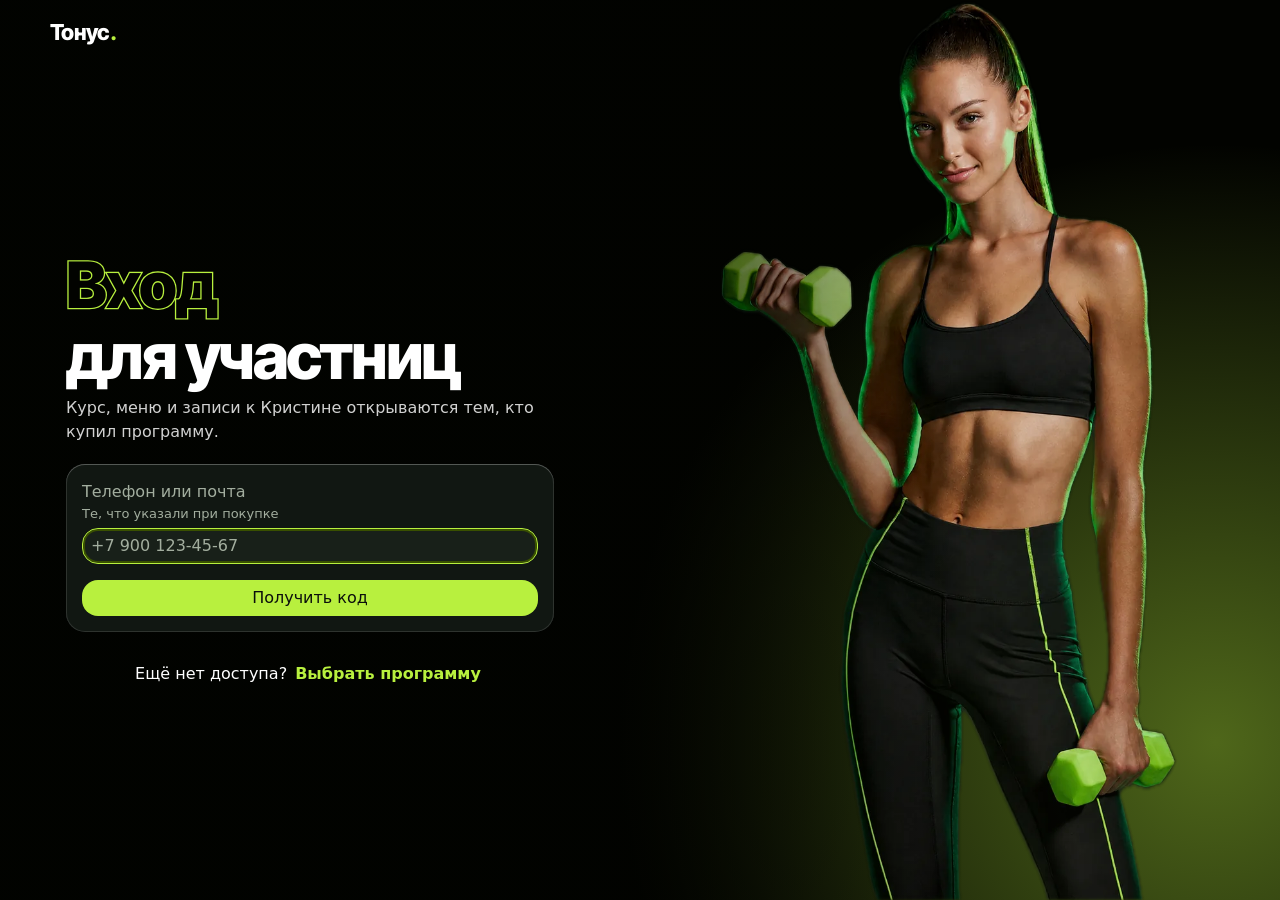
==== commit 802e8256: "Тонус: вход по покупке, кабинет, нижняя панель, еда без перекрытий Co-Authored-By: Claude Opus 5.5 <" ====
--- a/app/index.html
+++ b/app/index.html
@@ -15,13 +15,14 @@
     <link href="https://fonts.googleapis.com/css2?family=Inter+Tight:wght@700;800&display=swap" rel="stylesheet" />
     <link rel="preload" as="image" href="./demo/hero-clean-cut.webp" />
     <title>Тонус с Кристиной</title>
-    <script type="module" crossorigin src="./assets/index-C9Fu4HTc.js"></script>
+    <script type="module" crossorigin src="./assets/index-C1s_DczC.js"></script>
     <link rel="modulepreload" crossorigin href="./assets/focusOutline.stylex-B1HY7HrI.js">
     <link rel="modulepreload" crossorigin href="./assets/useTooltip-BYKK_FHG.js">
-    <link rel="modulepreload" crossorigin href="./assets/isRtlElement-gb3A4pcB.js">
-    <link rel="modulepreload" crossorigin href="./assets/business-nkzZrNMq.js">
-    <link rel="modulepreload" crossorigin href="./assets/touchPresentation-C1APNLWD.js">
-    <link rel="stylesheet" crossorigin href="./assets/index-dGFPCyMY.css">
+    <link rel="modulepreload" crossorigin href="./assets/disabledInteraction-CFH9EvX9.js">
+    <link rel="modulepreload" crossorigin href="./assets/useBusyAnnouncement-Bwm8IhNj.js">
+    <link rel="modulepreload" crossorigin href="./assets/store-DadiM2So.js">
+    <link rel="modulepreload" crossorigin href="./assets/touchPresentation-CHijnrEf.js">
+    <link rel="stylesheet" crossorigin href="./assets/index-Cq24COh7.css">
   </head>
   <body>
     <div id="root"></div>
--- a/app/assets/index-Cq24COh7.css
+++ b/app/assets/index-Cq24COh7.css
@@ -0,0 +1 @@
+@layer reset{:where(*),:where(*):before,:where(*):after{box-sizing:border-box;border:0 solid}:where(html){-webkit-text-size-adjust:100%;tab-size:4;--lightningcss-light:initial;--lightningcss-dark: ;color-scheme:light dark;line-height:1.5}@media (prefers-color-scheme:dark){:where(html){--lightningcss-light: ;--lightningcss-dark:initial}}:where(body){line-height:inherit;-webkit-font-smoothing:antialiased;-moz-osx-font-smoothing:grayscale;margin:0}:where(h1,h2,h3,h4,h5,h6){font-size:inherit;font-weight:inherit}:where(h1,h2,h3,h4,h5,h6,p,blockquote,figure,pre,dl,dd){margin:0}:where(a){color:inherit;-webkit-text-decoration:inherit;text-decoration:inherit}:where(b,strong){font-weight:bolder}:where(code,kbd,samp,pre){font-family:ui-monospace,SFMono-Regular,Menlo,Monaco,Consolas,Liberation Mono,Courier New,monospace;font-size:1em}:where(small){font-size:80%}:where(sub,sup){vertical-align:baseline;font-size:75%;line-height:0;position:relative}:where(sub){bottom:-.25em}:where(sup){top:-.5em}:where(ol,ul,menu){margin:0;padding:0;list-style:none}:where(img,svg,video,canvas,audio,iframe,embed,object){vertical-align:middle;display:block}:where(img,video){max-width:100%;height:auto}:where(button,input,optgroup,select,textarea){font:inherit;color:inherit;margin:0;padding:0}:where(button,[type=button],[type=reset],[type=submit]){appearance:button;background-color:#0000;background-image:none}:where(button,[role=button]){cursor:pointer}:where(:disabled,[aria-disabled=true]){cursor:default}:where(textarea){resize:vertical}:where(input,textarea)::placeholder{opacity:1;color:var(--color-text-secondary,var(--lightningcss-light,#4e606f)var(--lightningcss-dark,#aaafb5))}:where([list])::-webkit-calendar-picker-indicator{line-height:1}:where([type=search])::-webkit-search-decoration{-webkit-appearance:none}:where([type=search])::-webkit-search-cancel-button{-webkit-appearance:none}:where(fieldset){margin:0;padding:0}:where(legend){padding:0}:where(table){text-indent:0;border-color:inherit;border-collapse:collapse}:where(hr){height:0;color:inherit;border-top-width:1px}:where(summary){display:list-item}:where(dialog){outline:none;padding:0}:where([hidden]:not([hidden=until-found i])){display:none}:where(html){-webkit-tap-highlight-color:transparent}:where(html[data-theme=light]){--lightningcss-light:initial;--lightningcss-dark: ;color-scheme:light}:where(html[data-theme=dark]){--lightningcss-light: ;--lightningcss-dark:initial;color-scheme:dark}:where(html:not([data-theme])){--lightningcss-light:initial;--lightningcss-dark: ;color-scheme:light dark}@media (prefers-color-scheme:dark){:where(html:not([data-theme])){--lightningcss-light: ;--lightningcss-dark:initial}}:where([data-astryx-media=dark]){--lightningcss-light: ;--lightningcss-dark:initial;color-scheme:dark}:where([data-astryx-media=light]){--lightningcss-light:initial;--lightningcss-dark: ;color-scheme:light}@scope([data-astryx-theme=march]) to ([data-astryx-theme]){:where(h1,h2,h3,h4,h5,h6){font-family:var(--font-family-heading);color:var(--color-text-primary)}:where(h1){font-size:var(--text-heading-1-size);font-weight:var(--text-heading-1-weight);line-height:var(--text-heading-1-leading)}:where(h2){font-size:var(--text-heading-2-size);font-weight:var(--text-heading-2-weight);line-height:var(--text-heading-2-leading)}:where(h3){font-size:var(--text-heading-3-size);font-weight:var(--text-heading-3-weight);line-height:var(--text-heading-3-leading)}:where(h4){font-size:var(--text-heading-4-size);font-weight:var(--text-heading-4-weight);line-height:var(--text-heading-4-leading)}:where(h5){font-size:var(--text-heading-5-size);font-weight:var(--text-heading-5-weight);line-height:var(--text-heading-5-leading)}:where(h6){font-size:var(--text-heading-6-size);font-weight:var(--text-heading-6-weight);line-height:var(--text-heading-6-leading)}:where(p){font-family:var(--font-family-body);font-size:var(--text-body-size);font-weight:var(--text-body-weight);line-height:var(--text-body-leading);color:var(--color-text-primary)}:where(small){font-size:var(--text-supporting-size);font-weight:var(--text-supporting-weight);line-height:var(--text-supporting-leading);color:var(--color-text-secondary)}:where(code,pre){font-family:var(--font-family-code);font-size:var(--text-code-size);line-height:var(--text-code-leading)}:where(hr){border:none;border-top:1px solid var(--color-border)}}}@layer astryx-base{@property --x---_avatar-group-overlap{syntax:"*";inherits:false}@property --x---_codeblock-gutter-width{syntax:"*";inherits:false}@property --x---_hover-delay{syntax:"*";inherits:false}@property --x---_layer-keyboard-inset-block-end{syntax:"*";inherits:false}@property --x---_layer-keyboard-max-block-size{syntax:"*";inherits:false}@property --x---_layer-keyboard-overflow{syntax:"*";inherits:false}@property --x---_tab-indicator-bottom{syntax:"*";inherits:false}@property --x---container-max-height{syntax:"*";inherits:false}@property --x---layout-alignment-width{syntax:"*";inherits:false}@property --x---layout-content-width{syntax:"*";inherits:false}@property --x-126w13d{syntax:"*";inherits:false}@property --x-1x09wtl{syntax:"*";inherits:false}@property --x-1xmrurk{syntax:"*";inherits:false}@property --x-4drmnv{syntax:"*";inherits:false}@property --x-animationDelay{syntax:"*";inherits:false}@property --x-aspectRatio{syntax:"*";inherits:false}@property --x-backgroundColor{syntax:"*";inherits:false}@property --x-borderWidth{syntax:"*";inherits:false}@property --x-bottom{syntax:"*";inherits:false}@property --x-bzn8up{syntax:"*";inherits:false}@property --x-color{syntax:"*";inherits:false}@property --x-counterReset{syntax:"*";inherits:false}@property --x-fontSize{syntax:"*";inherits:false}@property --x-fqzwsx{syntax:"*";inherits:false}@property --x-gap{syntax:"*";inherits:false}@property --x-ggj8vv{syntax:"*";inherits:false}@property --x-gridAutoRows{syntax:"*";inherits:false}@property --x-gridTemplateColumns{syntax:"*";inherits:false}@property --x-height{syntax:"*";inherits:false}@property --x-inlineSize{syntax:"*";inherits:false}@property --x-insetBlockStart{syntax:"*";inherits:false}@property --x-insetInlineEnd{syntax:"*";inherits:false}@property --x-insetInlineStart{syntax:"*";inherits:false}@property --x-marginBlock{syntax:"*";inherits:false}@property --x-marginBlockEnd{syntax:"*";inherits:false}@property --x-marginBlockStart{syntax:"*";inherits:false}@property --x-marginInline{syntax:"*";inherits:false}@property --x-marginInlineEnd{syntax:"*";inherits:false}@property --x-marginInlineStart{syntax:"*";inherits:false}@property --x-maxBlockSize{syntax:"*";inherits:false}@property --x-maxHeight{syntax:"*";inherits:false}@property --x-maxWidth{syntax:"*";inherits:false}@property --x-minHeight{syntax:"*";inherits:false}@property --x-minWidth{syntax:"*";inherits:false}@property --x-overflowX{syntax:"*";inherits:false}@property --x-overflowY{syntax:"*";inherits:false}@property --x-paddingBlock{syntax:"*";inherits:false}@property --x-paddingBlockEnd{syntax:"*";inherits:false}@property --x-paddingInline{syntax:"*";inherits:false}@property --x-paddingInlineEnd{syntax:"*";inherits:false}@property --x-paddingInlineStart{syntax:"*";inherits:false}@property --x-top{syntax:"*";inherits:false}@property --x-transform{syntax:"*";inherits:false}@property --x-WebkitLineClamp{syntax:"*";inherits:false}@property --x-width{syntax:"*";inherits:false}@property --x-16m2d0h{syntax:"*";inherits:true}@property --x-1dd27dc{syntax:"*";inherits:true}@property --x-flj70p{syntax:"*";inherits:true}@property --x-nsbhg8{syntax:"*";inherits:true}@property --x-owu7oy{syntax:"*";inherits:true}@property --astryx-press-alpha{syntax:"<number>";inherits:true;initial-value:0}@keyframes x10jkm1t-B{0%{--astryx-press-alpha:1}to{--astryx-press-alpha:0}}@keyframes x1ofkhwi-B{0%{color:color-mix(in oklab,var(--color-text-primary),var(--color-text-secondary))}50%{color:var(--color-text-primary)}to{color:color-mix(in oklab,var(--color-text-primary),var(--color-text-secondary))}}@keyframes x188b6p3-B{0%{color:inherit}to{color:#0000}}@keyframes xuvekqa-B{0%{opacity:.3}50%{opacity:1}to{opacity:.3}}@keyframes x1tut0r7-B{0%{opacity:.3;transform:rotateX(52deg)scale(.86)}50%{opacity:1;transform:rotateX(0)scale(1)}to{opacity:.3;transform:rotateX(-52deg)scale(.86)}}@keyframes x13kz0yu-B{0%,to{opacity:1}50%{opacity:.5}}@keyframes x132z07p-B{0%{opacity:.25}9.99%{opacity:.25}10%{opacity:.325}19.99%{opacity:.325}20%{opacity:.4}29.99%{opacity:.4}30%{opacity:.475}39.99%{opacity:.475}40%{opacity:.55}49.99%{opacity:.55}50%{opacity:.625}59.99%{opacity:.625}60%{opacity:.7}69.99%{opacity:.7}70%{opacity:.775}79.99%{opacity:.775}80%{opacity:.85}89.99%{opacity:.85}90%{opacity:.925}to{opacity:.925}}@keyframes x1jn504y-B{0%{opacity:1}to{opacity:0}}@keyframes x12p7u8f-B{0%{opacity:0;animation-timing-function:ease-in-out}to{opacity:1}}@keyframes x18re5ia-B{0%{opacity:0}to{opacity:1}}@keyframes xtut5q7-B{0%{opacity:1}50%{opacity:.5}to{opacity:1}}@keyframes x1k48ry3-B{0%{opacity:0;transform:scale(.95)}to{opacity:1;transform:scale(1)}}@keyframes x11lauxq-B{0%{opacity:0;transform:translate(var(--dialog-dir-x,0px),var(--dialog-dir-y,16px)) scale(.95)}to{opacity:1;transform:translate(0)scale(1)}}@keyframes x12ghk8m-B{0%{opacity:0;transform:translate(calc(var(--_astryx-layer-enter-x,1) * min(var(--spacing-2),var(--_astryx-layer-enter-gap,var(--spacing-2)))),calc(var(--_astryx-layer-enter-y,0) * min(var(--spacing-2),var(--_astryx-layer-enter-gap,var(--spacing-2))))) scale(.95)}to{opacity:1;transform:translate(0)scale(1)}}@keyframes x1fbltco-B{0%{opacity:0;transform:translate(calc(var(--_astryx-layer-enter-x,0) * min(var(--spacing-2),var(--_astryx-layer-enter-gap,var(--spacing-2)))),calc(var(--_astryx-layer-enter-y,-1) * min(var(--spacing-2),var(--_astryx-layer-enter-gap,var(--spacing-2))))) scale(.95)}to{opacity:1;transform:translate(0)scale(1)}}@keyframes x1yqd01s-B{0%{opacity:0;transform:translate(calc(var(--_astryx-layer-enter-x,-1) * min(var(--spacing-2),var(--_astryx-layer-enter-gap,var(--spacing-2)))),calc(var(--_astryx-layer-enter-y,0) * min(var(--spacing-2),var(--_astryx-layer-enter-gap,var(--spacing-2))))) scale(.95)}to{opacity:1;transform:translate(0)scale(1)}}@keyframes xmqt0mh-B{0%{opacity:0;transform:translate(calc(var(--_astryx-layer-enter-x,0) * min(var(--spacing-2),var(--_astryx-layer-enter-gap,var(--spacing-2)))),calc(var(--_astryx-layer-enter-y,1) * min(var(--spacing-2),var(--_astryx-layer-enter-gap,var(--spacing-2))))) scale(.95)}to{opacity:1;transform:translate(0)scale(1)}}@keyframes x1b6yrix-B{0%{opacity:0;transform:translateY(var(--spacing-2))}to{opacity:1;transform:translateY(0)}}@keyframes xiylxmw-B{0%{opacity:0;transform:translateY(calc(-1 * var(--spacing-2)))}to{opacity:1;transform:translateY(0)}}@keyframes xml828b-B{0%{opacity:1}to{opacity:var(--_progress-bar-pulse-floor)}}@keyframes x11cqc53-B{0%{transform:rotate(0)}to{transform:rotate(36000deg)}}@keyframes x18sn2u9-B{0%{transform:rotateX(52deg)scale(.86)}50%{transform:rotateX(0)scale(1)}to{transform:rotateX(-52deg)scale(.86)}}@keyframes x1c2q33o-B{0%{transform:translate(100%)}to{transform:translate(-250%)}}@keyframes xr3m334-B{0%{transform:translate(-100%)}to{transform:translate(250%)}}@keyframes x1xhkexc-B{0%{opacity:0;width:0;margin-inline-end:0}to{width:14px;opacity:1;margin-inline-end:var(--spacing-1)}}:root,.x1v1du0q{--_chat-avatar-offset:0px}:root,.x1qqxm5o{--astryx-press-alpha:0}:root,.xafi2nm{--border-width:1px}:root,.xj0fimd{--color-accent:var(--lightningcss-light,#0064e0)var(--lightningcss-dark,#0171e3);--color-accent-muted:var(--lightningcss-light,#0082fb33)var(--lightningcss-dark,#0082fb3f);--color-on-accent:#fff;--color-neutral:var(--lightningcss-light,#0536591a)var(--lightningcss-dark,#dfe2e533);--color-background-surface:var(--lightningcss-light,#fff)var(--lightningcss-dark,#1f1f22);--color-background-body:var(--lightningcss-light,#f1f4f7)var(--lightningcss-dark,#111112);--color-overlay:var(--lightningcss-light,#01122866)var(--lightningcss-dark,#11111299);--color-overlay-hover:var(--lightningcss-light,#0536590c)var(--lightningcss-dark,#ffffff0c);--color-overlay-pressed:var(--lightningcss-light,#05365919)var(--lightningcss-dark,#ffffff19);--color-background-muted:var(--lightningcss-light,#0536590c)var(--lightningcss-dark,#1111127f);--color-text-primary:var(--lightningcss-light,#0a1317)var(--lightningcss-dark,#dfe2e5);--color-text-secondary:var(--lightningcss-light,#4e606f)var(--lightningcss-dark,#aaafb5);--color-text-disabled:var(--lightningcss-light,#a4b0bc)var(--lightningcss-dark,#6f747c);--color-text-accent:var(--lightningcss-light,#0064e0)var(--lightningcss-dark,#3e9efb);--color-on-dark:#fff;--color-on-light:#000;--color-icon-accent:var(--lightningcss-light,#0064e0)var(--lightningcss-dark,#2694fe);--color-icon-primary:var(--lightningcss-light,#0a1317)var(--lightningcss-dark,#dfe2e5);--color-icon-secondary:var(--lightningcss-light,#4e606f)var(--lightningcss-dark,#aaafb5);--color-icon-disabled:var(--lightningcss-light,#a4b0bc)var(--lightningcss-dark,#6f747c);--color-background-card:var(--lightningcss-light,#fff)var(--lightningcss-dark,#1f1f22);--color-background-popover:var(--lightningcss-light,#fff)var(--lightningcss-dark,#28292c);--color-background-inverted:var(--lightningcss-light,#0a1317)var(--lightningcss-dark,#fff);--color-background-error-inverted:var(--lightningcss-light,#aa071e)var(--lightningcss-dark,#e3193b);--color-info:#0064e0;--color-info-muted:var(--lightningcss-light,#0082fb33)var(--lightningcss-dark,#0082fb3f);--color-on-info:#fff;--color-success:#0d8626;--color-success-muted:var(--lightningcss-light,#0b991f33)var(--lightningcss-dark,#0b991f3f);--color-on-success:#fff;--color-error:var(--lightningcss-light,#e3193b)var(--lightningcss-dark,#f5394f);--color-error-muted:var(--lightningcss-light,#e3193b33)var(--lightningcss-dark,#f5394f3f);--color-on-error:var(--lightningcss-light,#fff)var(--lightningcss-dark,#0a1317);--color-warning:var(--lightningcss-light,#e9af08)var(--lightningcss-dark,#f2c00b);--color-warning-muted:var(--lightningcss-light,#e2a40033)var(--lightningcss-dark,#e2a4003f);--color-on-warning:#0a1317;--color-text-info:var(--color-text-blue);--color-text-success:var(--color-text-green);--color-text-warning:var(--color-text-yellow);--color-text-error:var(--color-text-red);--color-icon-info:var(--color-text-info);--color-icon-success:var(--color-text-success);--color-icon-warning:var(--color-text-warning);--color-icon-error:var(--color-text-error);--color-border-info:var(--color-text-info);--color-border-success:var(--color-text-success);--color-border-warning:var(--color-text-warning);--color-border-error:var(--color-text-error);--color-on-info-muted:var(--color-text-blue);--color-on-success-muted:var(--color-text-green);--color-on-warning-muted:var(--color-text-yellow);--color-on-error-muted:var(--color-text-red);--color-border:var(--lightningcss-light,#05365919)var(--lightningcss-dark,#f2f4f619);--color-border-emphasized:var(--lightningcss-light,#ccd3db)var(--lightningcss-dark,#494d53);--color-skeleton:var(--lightningcss-light,#ccd3db)var(--lightningcss-dark,#5a5e66);--color-track:var(--lightningcss-light,#ccd3db)var(--lightningcss-dark,#5a5e66);--color-shadow:var(--lightningcss-light,#0536591a)var(--lightningcss-dark,#0000004d);--color-tint-hover:var(--lightningcss-light,#000)var(--lightningcss-dark,#fff);--color-background-blue:#0171e333;--color-border-blue:var(--lightningcss-light,#0064e0)var(--lightningcss-dark,#2694fe);--color-icon-blue:var(--lightningcss-light,#0064e0)var(--lightningcss-dark,#2694fe);--color-text-blue:var(--lightningcss-light,#042f97)var(--lightningcss-dark,#afd7ff);--color-background-cyan:#03a7d733;--color-border-cyan:var(--lightningcss-light,#089dd0)var(--lightningcss-dark,#0171a4);--color-icon-cyan:var(--lightningcss-light,#00acc1)var(--lightningcss-dark,#26c6da);--color-text-cyan:var(--lightningcss-light,#014975)var(--lightningcss-dark,#a1eef9);--color-background-gray:var(--lightningcss-light,#0a131733)var(--lightningcss-dark,#666a724c);--color-border-gray:var(--lightningcss-light,#647685)var(--lightningcss-dark,#748695);--color-icon-gray:var(--lightningcss-light,#4e606f)var(--lightningcss-dark,#aaafb5);--color-text-gray:var(--lightningcss-light,#0a1317)var(--lightningcss-dark,#e7eaed);--color-background-green:#24bb5e33;--color-border-green:var(--lightningcss-light,#0d8626)var(--lightningcss-dark,#0b991f);--color-icon-green:var(--lightningcss-light,#0d8626)var(--lightningcss-dark,#26a756);--color-text-green:var(--lightningcss-light,#09441f)var(--lightningcss-dark,#a5f690);--color-background-orange:#f2790233;--color-border-orange:var(--lightningcss-light,#eb6e00)var(--lightningcss-dark,#b34a01);--color-icon-orange:var(--lightningcss-light,#e9690b)var(--lightningcss-dark,#fb8c00);--color-text-orange:var(--lightningcss-light,#6b2203)var(--lightningcss-dark,#fdb876);--color-background-pink:#e638b333;--color-border-pink:var(--lightningcss-light,#f351c0)var(--lightningcss-dark,#c02294);--color-icon-pink:var(--lightningcss-light,#c2185b)var(--lightningcss-dark,#ec407a);--color-text-pink:var(--lightningcss-light,#650053)var(--lightningcss-dark,#feade3);--color-background-purple:#7952ff33;--color-border-purple:var(--lightningcss-light,#9081ff)var(--lightningcss-dark,#7340fe);--color-icon-purple:var(--lightningcss-light,#5b08d8)var(--lightningcss-dark,#7952ff);--color-text-purple:var(--lightningcss-light,#3e0697)var(--lightningcss-dark,#b3b0fe);--color-background-red:#e3193b33;--color-border-red:var(--lightningcss-light,#e3193b)var(--lightningcss-dark,#f5394f);--color-icon-red:var(--lightningcss-light,#d31130)var(--lightningcss-dark,#e3193b);--color-text-red:var(--lightningcss-light,#7b0210)var(--lightningcss-dark,#ffb2b8);--color-background-teal:#0db7af33;--color-border-teal:var(--lightningcss-light,#08a3a3)var(--lightningcss-dark,#08767d);--color-icon-teal:var(--lightningcss-light,#009688)var(--lightningcss-dark,#26a69a);--color-text-teal:var(--lightningcss-light,#083943)var(--lightningcss-dark,#40dccd);--color-background-yellow:#e2a40033;--color-border-yellow:var(--lightningcss-light,#c58600)var(--lightningcss-dark,#b47700);--color-icon-yellow:var(--lightningcss-light,#fbc02d)var(--lightningcss-dark,#ffee58);--color-text-yellow:var(--lightningcss-light,#753f07)var(--lightningcss-dark,#fbce03)}:root,.x7j7z01{--color-data-categorical-blue:#0171e3;--color-data-categorical-orange:#eb6e00;--color-data-categorical-purple:#6b1efd;--color-data-categorical-green:#0b991f;--color-data-categorical-pink:#f351c0;--color-data-categorical-cyan:#0171a4;--color-data-categorical-red:#f5394f;--color-data-categorical-teal:#08a3a3;--color-data-categorical-brown:#965e03;--color-data-categorical-indigo:#6f8aff;--color-data-neutral:var(--lightningcss-light,#8494a3)var(--lightningcss-dark,#8c939b);--color-data-blue-5:#02165e;--color-data-blue-4:#004cbc;--color-data-blue-3:#2694fe;--color-data-blue-2:#78beff;--color-data-blue-1:#dbecff;--color-data-shamrock-5:#0b603d;--color-data-shamrock-4:#138546;--color-data-shamrock-3:#24bb5e;--color-data-shamrock-2:#8ef7aa;--color-data-shamrock-1:#d6fee4;--color-data-orange-5:#a13f04;--color-data-orange-4:#d66100;--color-data-orange-3:#fd9537;--color-data-orange-2:#fdb876;--color-data-orange-1:#ffe6cf;--color-data-pink-5:#8e1073;--color-data-pink-4:#d123a1;--color-data-pink-3:#f989d3;--color-data-pink-2:#feade3;--color-data-pink-1:#fce3f4;--color-data-purple-5:#3e0697;--color-data-purple-4:#6b1efd;--color-data-purple-3:#9081ff;--color-data-purple-2:#b3b0fe;--color-data-purple-1:#e8e8fb;--color-data-red-5:#9d0519;--color-data-red-4:#d31130;--color-data-red-3:#fb7d87;--color-data-red-2:#ffb2b8;--color-data-red-1:#fee4e6;--color-data-teal-5:#08767d;--color-data-teal-4:#0c9293;--color-data-teal-3:#0db7af;--color-data-teal-2:#6ce6d8;--color-data-teal-1:#d7fcf8;--color-data-yellow-5:#8a5001;--color-data-yellow-4:#d69804;--color-data-yellow-3:#fbce03;--color-data-yellow-2:#fcec85;--color-data-yellow-1:#fdf6ba;--color-data-gray-5:var(--lightningcss-light,#25363f)var(--lightningcss-dark,#333338);--color-data-gray-4:var(--lightningcss-light,#5d6c7b)var(--lightningcss-dark,#666a72);--color-data-gray-3:var(--lightningcss-light,#afb9c4)var(--lightningcss-dark,#b2b8be);--color-data-gray-2:var(--lightningcss-light,#ccd3db)var(--lightningcss-dark,#d0d3d6);--color-data-gray-1:var(--lightningcss-light,#f1f4f7)var(--lightningcss-dark,#f2f4f6)}:root,.x14lkjui{--duration-fast-min:.13s;--duration-fast:.175s;--duration-fast-max:.23s;--duration-medium-min:.31s;--duration-medium:.41s;--duration-medium-max:.55s;--duration-slow-min:.73s;--duration-slow:.975s;--duration-slow-max:1.3s;--duration-exit:var(--duration-fast)}:root,.xf09i69{--ease-standard:cubic-bezier(.24, 1, .4, 1);--ease-entrance:cubic-bezier(.24, 1, .4, 1);--ease-move:cubic-bezier(.24, 1, .4, 1);--ease-exit:cubic-bezier(.3, 0, .6, .6)}:root,.xzxs3qz{--focus-outline-width:2px;--focus-outline-style:solid;--focus-outline-color:var(--color-accent);--focus-outline-offset:3px}:root,.x5tdzeq{--font-family-body:-apple-system, BlinkMacSystemFont, "Segoe UI", Roboto, Helvetica, Arial, sans-serif;--font-family-code:"SF Mono", Monaco, Consolas, monospace;--font-family-heading:-apple-system, BlinkMacSystemFont, "Segoe UI", Roboto, Helvetica, Arial, sans-serif}:root,.x1q1ms06{--font-size-4xs:.375rem;--font-size-3xs:.4375rem;--font-size-2xs:.5rem;--font-size-xs:.625rem;--font-size-sm:.75rem;--font-size-base:.875rem;--font-size-lg:1.0625rem;--font-size-xl:1.25rem;--font-size-2xl:1.5rem;--font-size-3xl:1.8125rem;--font-size-4xl:2.1875rem;--font-size-5xl:2.625rem}:root,.x1ccmotb{--font-weight-normal:400;--font-weight-medium:500;--font-weight-semibold:600;--font-weight-bold:700}:root,.xrw1vgx{--radius-none:0px;--radius-inner:4px;--radius-element:8px;--radius-container:12px;--radius-page:28px;--radius-chat:28px;--radius-full:9999px}:root,.xua8qm3{--shadow-low:0px 1px 1px var(--lightningcss-light,#0000001a)var(--lightningcss-dark,#0003), 0px 2px 8px var(--lightningcss-light,#0000001a)var(--lightningcss-dark,#0003);--shadow-med:0px 1px 2px var(--lightningcss-light,#0000001a)var(--lightningcss-dark,#0003), 0px 2px 12px var(--lightningcss-light,#0000001a)var(--lightningcss-dark,#0003);--shadow-high:0px 2px 2px var(--lightningcss-light,#0000001a)var(--lightningcss-dark,#0003), 0px 8px 24px var(--lightningcss-light,#0000001a)var(--lightningcss-dark,#0000004d);--shadow-inset-hover:inset 0px 0px 0px 2px var(--lightningcss-light,#05365926)var(--lightningcss-dark,#dfe2e533);--shadow-inset-selected:inset 0px 0px 0px 2px #0171e380;--shadow-inset-success:inset 0px 0px 0px 2px #26a7564d;--shadow-inset-warning:inset 0px 0px 0px 2px #e2a4004d;--shadow-inset-error:inset 0px 0px 0px 2px #e3193b4d}:root,.xkgjyic{--size-element-sm:28px;--size-element-md:32px;--size-element-lg:36px}:root,.x1kvdh9l{--spacing-0:0rem;--spacing-0-5:.125rem;--spacing-1:.25rem;--spacing-1-5:.375rem;--spacing-2:.5rem;--spacing-3:.75rem;--spacing-4:1rem;--spacing-5:1.25rem;--spacing-6:1.5rem;--spacing-7:1.75rem;--spacing-8:2rem;--spacing-9:2.25rem;--spacing-10:2.5rem;--spacing-11:2.75rem;--spacing-12:3rem}:root,.x1etlgq0{--text-heading-1-size:var(--font-size-2xl);--text-heading-1-weight:var(--font-weight-semibold);--text-heading-1-leading:1.3333;--text-heading-2-size:var(--font-size-xl);--text-heading-2-weight:var(--font-weight-semibold);--text-heading-2-leading:1.4;--text-heading-3-size:var(--font-size-lg);--text-heading-3-weight:var(--font-weight-semibold);--text-heading-3-leading:1.4118;--text-heading-4-size:var(--font-size-base);--text-heading-4-weight:var(--font-weight-semibold);--text-heading-4-leading:1.4286;--text-heading-5-size:var(--font-size-sm);--text-heading-5-weight:var(--font-weight-semibold);--text-heading-5-leading:1.6667;--text-heading-6-size:var(--font-size-xs);--text-heading-6-weight:var(--font-weight-semibold);--text-heading-6-leading:1.6;--text-body-size:var(--font-size-base);--text-body-weight:var(--font-weight-normal);--text-body-leading:1.4286;--text-large-size:var(--font-size-lg);--text-large-weight:var(--font-weight-semibold);--text-large-leading:1.4118;--text-label-size:var(--font-size-base);--text-label-weight:var(--font-weight-medium);--text-label-leading:1.4286;--text-code-size:var(--font-size-base);--text-code-weight:var(--font-weight-normal);--text-code-leading:1.4286;--text-supporting-size:var(--font-size-sm);--text-supporting-weight:var(--font-weight-normal);--text-supporting-leading:1.6667;--text-display-1-size:var(--font-size-5xl);--text-display-1-weight:var(--font-weight-normal);--text-display-1-leading:1.2381;--text-display-2-size:var(--font-size-4xl);--text-display-2-weight:var(--font-weight-normal);--text-display-2-leading:1.2571;--text-display-3-size:var(--font-size-3xl);--text-display-3-weight:var(--font-weight-normal);--text-display-3-leading:1.2414}.x1e3mt4b{--_astryx-reduced-motion:1}.x5ujdhh{--_astryx-text-overflow-wrap:anywhere}.x1c9qq8g{--_astryx-text-overflow-wrap:initial}.xlz5hwt{--_avatar-group-overlap:var(--x---_avatar-group-overlap)}.xdarwi0{--_avatar-radius:var(--radius-element)}.xeincmr{--_avatar-radius:var(--radius-full)}.x877142{--_avatar-radius:var(--radius-none)}.xh8ntw8{--_button-radius:calc(var(--radius-element) - var(--spacing-1))}.xcw7vlg{--_button-radius:max(var(--radius-element),calc(var(--_chat-composer-radius) - var(--_chat-composer-padding)))}.x1rjw8qi{--_button-radius:var(--radius-full)}.xw28qpl{--_card-elevation:0 0 transparent}.xnpe7fx{--_card-elevation:var(--shadow-high)}.x1nn8khe{--_card-elevation:var(--shadow-low)}.x1ovzxg0{--_card-elevation:var(--shadow-med)}.x2kkz0m{--_card-radius:var(--radius-container)}.xr9ms2c{--_card-ring:inset 0 0 0 2px var(--color-accent)}.xgwwt2v{--_card-ring:inset 0 0 0 2px var(--color-border-blue)}.xcdi0x3{--_card-ring:inset 0 0 0 2px var(--color-border-cyan)}.x1m1zkwp{--_card-ring:inset 0 0 0 2px var(--color-border-gray)}.x1485227{--_card-ring:inset 0 0 0 2px var(--color-border-green)}.x1cclxpp{--_card-ring:inset 0 0 0 2px var(--color-border-orange)}.xzs6dn4{--_card-ring:inset 0 0 0 2px var(--color-border-pink)}.x9zgi83{--_card-ring:inset 0 0 0 2px var(--color-border-purple)}.xo8718j{--_card-ring:inset 0 0 0 2px var(--color-border-red)}.xp4e5fy{--_card-ring:inset 0 0 0 2px var(--color-border-teal)}.x1glw7ee{--_card-ring:inset 0 0 0 2px var(--color-border-yellow)}.x3zsw4j{--_card-ring:inset 0 0 0 2px var(--selectable-card-ring-color)}.xwbd0jv{--_chat-avatar-offset:0px}.x18zce08{--_chat-composer-padding:var(--spacing-2)}.xk0ittl{--_chat-composer-padding:var(--spacing-3)}.xx161y6{--_chat-composer-radius:var(--radius-chat)}.x1ectg7s{--_checkbox-row-press-paint:none}.xtk08jq{--_codeblock-gutter-width:var(--x---_codeblock-gutter-width)}.x9pmotm{--_conceal-opacity:0}.x1kgmhs9{--_conceal-opacity:1}.xd1in52{--_container-corner-block-end:var(--_card-radius)}.x1g2ykvg{--_container-corner-block-end:var(--_dialog-radius)}.x1pvlcl8{--_container-corner-block-start:var(--_card-radius)}.x1oerfhh{--_container-corner-block-start:var(--_dialog-radius)}.x1fg9z59{--_dialog-radius:0px}.xvuvksw{--_dialog-radius:var(--radius-container)}.xgory14{--_dropdown-menu-padding:var(--spacing-1)}.x1fcsqxe{--_dropdown-menu-radius:var(--radius-container)}.x13l1x9d{--_fade-delay:0s}.x1832zxr{--_field-radius:var(--radius-element)}.x19nvjgn{--_field-status-overlap:calc(var(--size-element-md) / 2)}.x17wzz1v{--_focus-outline:none}.xgzxwq1{--_focus-outline-offset:0}.xhg274n{--_hover-delay:0s}.x8xu23y{--_hover-delay:var(--x---_hover-delay)}.xqwz7mz{--_hovercard-radius:var(--radius-container)}.x1bl9l2n{--_indicator-active-press:transparent}.x1y1g3jp{--_indicator-press-image:var(--_checkbox-row-press-paint,none)}.x1dj2fx0{--_item-description-color:var(--color-text-error)}.x1nwg5ib{--_item-inset-inline:0px}.xw1s368{--_item-inset-inline:var(--spacing-2)}.x1ytau7y{--_item-inset-inline:var(--spacing-3)}.x1pa1ci1{--_item-label-color:var(--color-text-error)}.xihxjaz{--_layer-keyboard-inset-block-end:var(--x---_layer-keyboard-inset-block-end)}.x1ex41ac{--_layer-keyboard-max-block-size:var(--x---_layer-keyboard-max-block-size)}.xypflj0{--_layer-keyboard-overflow:var(--x---_layer-keyboard-overflow)}.xt8hc1d{--_layout-flush-block-end:initial}.xu9n9za{--_layout-flush-block-start:initial}.x1q2yvai{--_list-corner-end-end:0px}.x1dt9b3t{--_list-corner-end-start:0px}.x1vx9r65{--_list-corner-start-end:0px}.x916qr2{--_list-corner-start-start:0px}.xiki222{--_popover-radius:var(--radius-container)}.x1bs45cr{--_power-search-sheet-hit-content:none}.x1o3f7l6{--_power-search-sheet-hit-inset:0px}.x1s9pv7w{--_press-overlay:transparent}.xz2mauf{--_press-paint:color-mix(in srgb,var(--color-overlay-pressed) calc(var(--astryx-press-alpha) * 100%),transparent)}.x1l7afqf{--_press-paint-image:linear-gradient(var(--_press-paint),var(--_press-paint))}.x1dejzja{--_reveal-delay:0s,0s}.x1xiarpw{--_reveal-delay:0s,var(--duration-fast)}.xdjmrzf{--_reveal-delay-reduced:0s,0s}.xct0gwe{--_reveal-opacity:0}.x5setjs{--_reveal-opacity:1}.xp0pj8v{--_reveal-position:absolute}.x1r6s5ct{--_reveal-position:static}.x1f17rg1{--_section-padding-propagated:initial}.x2ccaqq{--_section-padding-propagated:var(--spacing-0-5)}.x7mo41q{--_section-padding-propagated:var(--spacing-0)}.xxa843v{--_section-padding-propagated:var(--spacing-1-5)}.x1j3iakl{--_section-padding-propagated:var(--spacing-1)}.x4h2jfd{--_section-padding-propagated:var(--spacing-10)}.xezgk69{--_section-padding-propagated:var(--spacing-2)}.x1wtz8uf{--_section-padding-propagated:var(--spacing-3)}.x5wdj8h{--_section-padding-propagated:var(--spacing-4)}.xgjndll{--_section-padding-propagated:var(--spacing-5)}.x15i4jqh{--_section-padding-propagated:var(--spacing-6)}.xmb9lpv{--_section-padding-propagated:var(--spacing-8)}.x18jk3ff{--_segmented-control-padding:var(--spacing-0-5)}.x9icjy1{--_segmented-control-radius:var(--radius-element)}.x1jx3mzq{--_sheet-scrim-duration:initial}.x1pfqsku{--_sheet-scrim-easing:initial}.xnvc5mv{--_sheet-scrim-opacity:initial}.x69vvuq{--_spinner-box-size:calc(var(--_spinner-ring-diameter) + var(--_spinner-ring-stroke) * 2)}.x2lq4xu{--_spinner-ring-diameter:var(--spinner-diameter)}.x10qssua{--_spinner-ring-stroke:var(--spinner-stroke-width)}.xficto1{--_tab-indicator-bottom:calc(-1 * (var(--spacing-1) + var(--border-width)))}.xbrl7fg{--_tab-indicator-bottom:var(--x---_tab-indicator-bottom)}.x78b515{--_tab-strip-bleed:0px}.x1jo0iki{--_table-bleed-block-end:0px}.x1vhegpj{--_table-bleed-block-start:0px}.xfips5p{--_table-row-divider-width:0px}.x3zcg35{--_table-row-divider-width:var(--_table-panel-divider-width,var(--border-width))}.x6ivs5n{--_table-row-divider-width:var(--border-width)}.x1kdpo6e{--_textarea-inline-padding:var(--spacing-2)}.x1ur4yav{--_thumbnail-hit-inset:0px}.x87gnkx{--_toast-slide-y:calc(-1 * var(--spacing-2))}.x1heqljd{--_toast-slide-y:var(--spacing-2)}.x70muob{--_tree-focus-z:auto}.x16bblx1{--button-focus-offset:var(--focus-outline-offset)}.x1v15ycx{--button-icon-only-aspect:1 / 1}.x1mtvhk1{--color-syntax-background:transparent}.xyur9ww{--color-text-primary:var(--color-on-error-muted)}.x1lheorj{--color-text-primary:var(--color-on-info-muted)}.xul3f6w{--color-text-primary:var(--color-on-success-muted)}.xtlqn95{--color-text-primary:var(--color-on-warning-muted)}.x1q2p8vm{--container-corner-end-end:0px}.x102ry9{--container-corner-end-start:0px}.x1os27km{--container-corner-start-end:0px}.xcfde6v{--container-corner-start-start:0px}.x52i7cl{--container-max-height:initial}.x18nyedi{--container-max-height:var(--x---container-max-height)}.xax9j7h{--container-padding-block-end:0px}.x165zlxo{--container-padding-block-end:var(--_layout-flush-block-end,var(--layout-padding-inner-y,var(--spacing-4)))}.x1of45zw{--container-padding-block-end:var(--astryx-bottom-sheet-padding-block-end,var(--astryx-bottom-sheet-padding,var(--spacing-4)))}.x1omyuck{--container-padding-block-end:var(--astryx-card-padding-block-end,var(--astryx-card-padding,var(--spacing-4)))}.x1gvthzm{--container-padding-block-end:var(--astryx-dialog-padding-block-end,var(--astryx-dialog-padding,var(--spacing-4)))}.x1g5mqay{--container-padding-block-end:var(--astryx-drawer-padding-block-end,var(--astryx-drawer-padding,var(--spacing-4)))}.xek4msv{--container-padding-block-end:var(--astryx-section-padding-block-end,var(--_section-padding-propagated,var(--astryx-section-padding,var(--spacing-4))))}.xi9ns85{--container-padding-block-end:var(--layout-padding-inner-y,var(--spacing-4))}.xfsxxt8{--container-padding-block-end:var(--layout-padding-own-outer-y,var(--layout-padding-outer-y,var(--spacing-4)))}.x1cao3zv{--container-padding-block-end:var(--spacing-0-5)}.xkunwnr{--container-padding-block-end:var(--spacing-0)}.xv53x8y{--container-padding-block-end:var(--spacing-1-5)}.x57a7ii{--container-padding-block-end:var(--spacing-1)}.x15vxphk{--container-padding-block-end:var(--spacing-10)}.x4bg2x9{--container-padding-block-end:var(--spacing-11)}.x186mjxr{--container-padding-block-end:var(--spacing-12)}.x1lsgcmx{--container-padding-block-end:var(--spacing-2)}.x1q3ppug{--container-padding-block-end:var(--spacing-3)}.x4hfsld{--container-padding-block-end:var(--spacing-4)}.xbib2ws{--container-padding-block-end:var(--spacing-5)}.x1q8d17g{--container-padding-block-end:var(--spacing-6)}.x1yqogew{--container-padding-block-end:var(--spacing-7)}.x8lgq76{--container-padding-block-end:var(--spacing-8)}.x1f7f9rt{--container-padding-block-end:var(--spacing-9)}.x1047aw6{--container-padding-block-start:0px}.x1hx5klf{--container-padding-block-start:max(calc(var(--astryx-bottom-sheet-padding-block-start,var(--astryx-bottom-sheet-padding,var(--spacing-4))) - var(--spacing-6)),0px)}.xoq6zsc{--container-padding-block-start:max(calc(var(--spacing-0-5) - var(--spacing-6)),0px)}.x1hkkx89{--container-padding-block-start:max(calc(var(--spacing-0) - var(--spacing-6)),0px)}.xmc9d48{--container-padding-block-start:max(calc(var(--spacing-1-5) - var(--spacing-6)),0px)}.x1vy0k3q{--container-padding-block-start:max(calc(var(--spacing-1) - var(--spacing-6)),0px)}.x213oh1{--container-padding-block-start:max(calc(var(--spacing-10) - var(--spacing-6)),0px)}.x1rr17ng{--container-padding-block-start:max(calc(var(--spacing-2) - var(--spacing-6)),0px)}.xk3zy2s{--container-padding-block-start:max(calc(var(--spacing-3) - var(--spacing-6)),0px)}.xp5lzm3{--container-padding-block-start:max(calc(var(--spacing-4) - var(--spacing-6)),0px)}.xlhad5c{--container-padding-block-start:max(calc(var(--spacing-5) - var(--spacing-6)),0px)}.xqk0106{--container-padding-block-start:max(calc(var(--spacing-6) - var(--spacing-6)),0px)}.x1qqmacf{--container-padding-block-start:max(calc(var(--spacing-8) - var(--spacing-6)),0px)}.xzrhu1o{--container-padding-block-start:var(--_layout-flush-block-start,var(--layout-padding-inner-y,var(--spacing-4)))}.x1rqz8me{--container-padding-block-start:var(--astryx-card-padding-block-start,var(--astryx-card-padding,var(--spacing-4)))}.x1g2kccc{--container-padding-block-start:var(--astryx-dialog-padding-block-start,var(--astryx-dialog-padding,var(--spacing-4)))}.x18184ib{--container-padding-block-start:var(--astryx-drawer-padding-block-start,var(--astryx-drawer-padding,var(--spacing-4)))}.xnw7zt4{--container-padding-block-start:var(--astryx-section-padding-block-start,var(--_section-padding-propagated,var(--astryx-section-padding,var(--spacing-4))))}.xjmgx01{--container-padding-block-start:var(--layout-padding-inner-y,var(--spacing-4))}.x186o6qk{--container-padding-block-start:var(--layout-padding-own-outer-y,var(--layout-padding-outer-y,var(--spacing-4)))}.xvdf9ev{--container-padding-block-start:var(--spacing-0-5)}.x1i3qcxz{--container-padding-block-start:var(--spacing-0)}.x1kbx601{--container-padding-block-start:var(--spacing-1-5)}.xnsckjb{--container-padding-block-start:var(--spacing-1)}.x17h9kl7{--container-padding-block-start:var(--spacing-10)}.x1rdjxae{--container-padding-block-start:var(--spacing-11)}.xecwdl6{--container-padding-block-start:var(--spacing-12)}.xa8b4fq{--container-padding-block-start:var(--spacing-2)}.x11k4f5r{--container-padding-block-start:var(--spacing-3)}.xm01sq8{--container-padding-block-start:var(--spacing-4)}.xp8wdkl{--container-padding-block-start:var(--spacing-5)}.x1hmud4d{--container-padding-block-start:var(--spacing-6)}.x1c00sag{--container-padding-block-start:var(--spacing-7)}.xfv60at{--container-padding-block-start:var(--spacing-8)}.x14fzdu7{--container-padding-block-start:var(--spacing-9)}.xjsfl84{--container-padding-inline-end:0px}.x58lb0f{--container-padding-inline-end:calc(var(--spacing-1) + var(--spacing-1))}.x1ui7op6{--container-padding-inline-end:var(--astryx-bottom-sheet-padding-inline-end,var(--astryx-bottom-sheet-padding-inline,var(--astryx-bottom-sheet-padding,var(--spacing-4))))}.x1ihxwbr{--container-padding-inline-end:var(--astryx-card-padding-inline-end,var(--astryx-card-padding-inline,var(--astryx-card-padding,var(--spacing-4))))}.x11h1f2o{--container-padding-inline-end:var(--astryx-dialog-padding-inline-end,var(--astryx-dialog-padding-inline,var(--astryx-dialog-padding,var(--spacing-4))))}.xlsqznw{--container-padding-inline-end:var(--astryx-drawer-padding-inline-end,var(--astryx-drawer-padding-inline,var(--astryx-drawer-padding,var(--spacing-4))))}.xu1wldr{--container-padding-inline-end:var(--astryx-section-padding-inline-end,var(--astryx-section-padding-inline,var(--_section-padding-propagated,var(--astryx-section-padding,var(--spacing-4)))))}.xikqloz{--container-padding-inline-end:var(--layout-padding-inner-x,var(--spacing-4))}.xhq06x6{--container-padding-inline-end:var(--layout-padding-own-outer-x,var(--layout-padding-outer-x,var(--spacing-4)))}.x1wz3t3y{--container-padding-inline-end:var(--spacing-0-5)}.x91ghl5{--container-padding-inline-end:var(--spacing-0)}.xntetml{--container-padding-inline-end:var(--spacing-1-5)}.x2oyxnl{--container-padding-inline-end:var(--spacing-1)}.xx5lg5w{--container-padding-inline-end:var(--spacing-10)}.x1nmgbqg{--container-padding-inline-end:var(--spacing-11)}.x1wsfsk2{--container-padding-inline-end:var(--spacing-12)}.xcas3b9{--container-padding-inline-end:var(--spacing-2)}.xu0ipoa{--container-padding-inline-end:var(--spacing-3)}.xs0pscg{--container-padding-inline-end:var(--spacing-4)}.xgkj7vj{--container-padding-inline-end:var(--spacing-5)}.x94cj42{--container-padding-inline-end:var(--spacing-6)}.x11tj35w{--container-padding-inline-end:var(--spacing-7)}.x1b9k1pi{--container-padding-inline-end:var(--spacing-8)}.x19w02kr{--container-padding-inline-end:var(--spacing-9)}.xrhngw9{--container-padding-inline-start:0px}.x1v11cex{--container-padding-inline-start:calc(var(--spacing-1) + var(--spacing-1))}.xv7mus7{--container-padding-inline-start:var(--astryx-bottom-sheet-padding-inline-start,var(--astryx-bottom-sheet-padding-inline,var(--astryx-bottom-sheet-padding,var(--spacing-4))))}.xjmlhfd{--container-padding-inline-start:var(--astryx-card-padding-inline-start,var(--astryx-card-padding-inline,var(--astryx-card-padding,var(--spacing-4))))}.x1tewnwq{--container-padding-inline-start:var(--astryx-dialog-padding-inline-start,var(--astryx-dialog-padding-inline,var(--astryx-dialog-padding,var(--spacing-4))))}.x1mndvw9{--container-padding-inline-start:var(--astryx-drawer-padding-inline-start,var(--astryx-drawer-padding-inline,var(--astryx-drawer-padding,var(--spacing-4))))}.x19lemt0{--container-padding-inline-start:var(--astryx-section-padding-inline-start,var(--astryx-section-padding-inline,var(--_section-padding-propagated,var(--astryx-section-padding,var(--spacing-4)))))}.x408pgh{--container-padding-inline-start:var(--layout-padding-inner-x,var(--spacing-4))}.xt2a87w{--container-padding-inline-start:var(--layout-padding-own-outer-x,var(--layout-padding-outer-x,var(--spacing-4)))}.x14ws0sr{--container-padding-inline-start:var(--spacing-0-5)}.x1gu2k80{--container-padding-inline-start:var(--spacing-0)}.x176g23i{--container-padding-inline-start:var(--spacing-1-5)}.x1cvlban{--container-padding-inline-start:var(--spacing-1)}.xserb3f{--container-padding-inline-start:var(--spacing-10)}.xziclwo{--container-padding-inline-start:var(--spacing-11)}.x1iiwihq{--container-padding-inline-start:var(--spacing-12)}.x1xlrr2o{--container-padding-inline-start:var(--spacing-2)}.xfdwxua{--container-padding-inline-start:var(--spacing-3)}.x1dlhslv{--container-padding-inline-start:var(--spacing-4)}.x1s81nki{--container-padding-inline-start:var(--spacing-5)}.x1ep0dkj{--container-padding-inline-start:var(--spacing-6)}.x157xojc{--container-padding-inline-start:var(--spacing-7)}.xw1diwv{--container-padding-inline-start:var(--spacing-8)}.xraca2a{--container-padding-inline-start:var(--spacing-9)}.xd9j5qm{--indicator-color:var(--resize-hint,transparent)}.x19kr0ht{--layout-alignment-width:100cqi}.x479rhq{--layout-alignment-width:initial}.x1b1nz06{--layout-alignment-width:var(--x---layout-alignment-width)}.x1vpwbdg{--layout-content-width:initial}.x4906uf{--layout-content-width:var(--x---layout-content-width)}.x1qfll2g{--layout-padding-inner-x:initial}.xp9icaw{--layout-padding-inner-x:var(--astryx-bottom-sheet-padding-inline-start,var(--astryx-bottom-sheet-padding-inline,var(--astryx-bottom-sheet-padding,var(--spacing-4))))}.x4poyjn{--layout-padding-inner-x:var(--astryx-card-padding-inline-start,var(--astryx-card-padding-inline,var(--astryx-card-padding,var(--spacing-4))))}.x2so38{--layout-padding-inner-x:var(--astryx-dialog-padding-inline-start,var(--astryx-dialog-padding-inline,var(--astryx-dialog-padding,var(--spacing-4))))}.x1qbr0dm{--layout-padding-inner-x:var(--astryx-drawer-padding-inline-start,var(--astryx-drawer-padding-inline,var(--astryx-drawer-padding,var(--spacing-4))))}.x1v3gmnx{--layout-padding-inner-x:var(--astryx-section-padding-inline-start,var(--astryx-section-padding-inline,var(--_section-padding-propagated,var(--astryx-section-padding,var(--spacing-4)))))}.xlriy2h{--layout-padding-inner-x:var(--spacing-0-5)}.xj1bl4l{--layout-padding-inner-x:var(--spacing-0)}.xd38f90{--layout-padding-inner-x:var(--spacing-1-5)}.x6uuyak{--layout-padding-inner-x:var(--spacing-1)}.x1vf4qco{--layout-padding-inner-x:var(--spacing-10)}.xsmamsf{--layout-padding-inner-x:var(--spacing-11)}.x2xk2xj{--layout-padding-inner-x:var(--spacing-12)}.xxqksqd{--layout-padding-inner-x:var(--spacing-2)}.x1fyui2f{--layout-padding-inner-x:var(--spacing-3)}.x1i2ajwi{--layout-padding-inner-x:var(--spacing-4)}.x1tac27u{--layout-padding-inner-x:var(--spacing-5)}.x1ntgf3t{--layout-padding-inner-x:var(--spacing-6)}.xhjd9tl{--layout-padding-inner-x:var(--spacing-7)}.xn7c84u{--layout-padding-inner-x:var(--spacing-8)}.xeqkbsz{--layout-padding-inner-x:var(--spacing-9)}.xyvxpqs{--layout-padding-inner-y:initial}.x10u54dy{--layout-padding-inner-y:var(--astryx-bottom-sheet-padding-block-start,var(--astryx-bottom-sheet-padding,var(--spacing-4)))}.x1u1kw4e{--layout-padding-inner-y:var(--astryx-card-padding-block-start,var(--astryx-card-padding,var(--spacing-4)))}.xinu7xd{--layout-padding-inner-y:var(--astryx-dialog-padding-block-start,var(--astryx-dialog-padding,var(--spacing-4)))}.x1ek71mq{--layout-padding-inner-y:var(--astryx-drawer-padding-block-start,var(--astryx-drawer-padding,var(--spacing-4)))}.x15yx5hm{--layout-padding-inner-y:var(--astryx-section-padding-block-start,var(--_section-padding-propagated,var(--astryx-section-padding,var(--spacing-4))))}.x180h0y5{--layout-padding-inner-y:var(--spacing-0-5)}.xwuefyo{--layout-padding-inner-y:var(--spacing-0)}.x1g8jpzm{--layout-padding-inner-y:var(--spacing-1-5)}.xmpug6m{--layout-padding-inner-y:var(--spacing-1)}.x18gbwmk{--layout-padding-inner-y:var(--spacing-10)}.x14zymzj{--layout-padding-inner-y:var(--spacing-11)}.xzfpkx9{--layout-padding-inner-y:var(--spacing-12)}.x1lksgje{--layout-padding-inner-y:var(--spacing-2)}.x4j7gld{--layout-padding-inner-y:var(--spacing-3)}.x1s3ehtl{--layout-padding-inner-y:var(--spacing-4)}.x1rj5eim{--layout-padding-inner-y:var(--spacing-5)}.x1ftgg6u{--layout-padding-inner-y:var(--spacing-6)}.x1ho74vh{--layout-padding-inner-y:var(--spacing-7)}.xm2cs6f{--layout-padding-inner-y:var(--spacing-8)}.x1vsq92b{--layout-padding-inner-y:var(--spacing-9)}.xdt8ak2{--layout-padding-outer-x:initial}.x11ixy8q{--layout-padding-outer-x:var(--astryx-bottom-sheet-padding-inline-start,var(--astryx-bottom-sheet-padding-inline,var(--astryx-bottom-sheet-padding,var(--spacing-4))))}.x14rzhog{--layout-padding-outer-x:var(--astryx-card-padding-inline-start,var(--astryx-card-padding-inline,var(--astryx-card-padding,var(--spacing-4))))}.x1hsjncj{--layout-padding-outer-x:var(--astryx-dialog-padding-inline-start,var(--astryx-dialog-padding-inline,var(--astryx-dialog-padding,var(--spacing-4))))}.x18e7m0u{--layout-padding-outer-x:var(--astryx-drawer-padding-inline-start,var(--astryx-drawer-padding-inline,var(--astryx-drawer-padding,var(--spacing-4))))}.x15i0zw9{--layout-padding-outer-x:var(--astryx-section-padding-inline-start,var(--astryx-section-padding-inline,var(--_section-padding-propagated,var(--astryx-section-padding,var(--spacing-4)))))}.xihiwg7{--layout-padding-outer-x:var(--spacing-0-5)}.xswhm3q{--layout-padding-outer-x:var(--spacing-0)}.x1u93lgd{--layout-padding-outer-x:var(--spacing-1-5)}.xc96xmq{--layout-padding-outer-x:var(--spacing-1)}.x1jdf5a4{--layout-padding-outer-x:var(--spacing-10)}.x1hct0t0{--layout-padding-outer-x:var(--spacing-11)}.x11cyqoe{--layout-padding-outer-x:var(--spacing-12)}.x15dxnc0{--layout-padding-outer-x:var(--spacing-2)}.xadgj3j{--layout-padding-outer-x:var(--spacing-3)}.x1v56qcf{--layout-padding-outer-x:var(--spacing-4)}.x1nzs0gl{--layout-padding-outer-x:var(--spacing-5)}.x1c3n52a{--layout-padding-outer-x:var(--spacing-6)}.x1gfiokx{--layout-padding-outer-x:var(--spacing-7)}.x1t3kfz{--layout-padding-outer-x:var(--spacing-8)}.xzr4qsh{--layout-padding-outer-x:var(--spacing-9)}.x1rs4lu4{--layout-padding-outer-y:initial}.x1iwhsh0{--layout-padding-outer-y:var(--astryx-bottom-sheet-padding-block-start,var(--astryx-bottom-sheet-padding,var(--spacing-4)))}.xjej9fs{--layout-padding-outer-y:var(--astryx-card-padding-block-start,var(--astryx-card-padding,var(--spacing-4)))}.x1pui4bz{--layout-padding-outer-y:var(--astryx-dialog-padding-block-start,var(--astryx-dialog-padding,var(--spacing-4)))}.xc006j{--layout-padding-outer-y:var(--astryx-drawer-padding-block-start,var(--astryx-drawer-padding,var(--spacing-4)))}.x1vw4zgg{--layout-padding-outer-y:var(--astryx-section-padding-block-start,var(--_section-padding-propagated,var(--astryx-section-padding,var(--spacing-4))))}.x1vj96e0{--layout-padding-outer-y:var(--spacing-0-5)}.x1mzf5mb{--layout-padding-outer-y:var(--spacing-0)}.xd3dqby{--layout-padding-outer-y:var(--spacing-1-5)}.x1gpfxoh{--layout-padding-outer-y:var(--spacing-1)}.x26l4wa{--layout-padding-outer-y:var(--spacing-10)}.x10zktp0{--layout-padding-outer-y:var(--spacing-11)}.x1yz3n6a{--layout-padding-outer-y:var(--spacing-12)}.x10pz7y9{--layout-padding-outer-y:var(--spacing-2)}.x1p6yq3h{--layout-padding-outer-y:var(--spacing-3)}.xx738ci{--layout-padding-outer-y:var(--spacing-4)}.x6yxws5{--layout-padding-outer-y:var(--spacing-5)}.x180vrwl{--layout-padding-outer-y:var(--spacing-6)}.x1q6rme1{--layout-padding-outer-y:var(--spacing-7)}.xid7e43{--layout-padding-outer-y:var(--spacing-8)}.x1t5kicu{--layout-padding-outer-y:var(--spacing-9)}.xbjcssu{--layout-padding-own-outer-x:0px}.x1vii845{--layout-padding-own-outer-x:initial}.x1ftjo2o{--layout-padding-own-outer-x:var(--spacing-0-5)}.xhcsosl{--layout-padding-own-outer-x:var(--spacing-0)}.x1k4nu17{--layout-padding-own-outer-x:var(--spacing-1-5)}.x14y473{--layout-padding-own-outer-x:var(--spacing-1)}.xczqutc{--layout-padding-own-outer-x:var(--spacing-10)}.x18c6olm{--layout-padding-own-outer-x:var(--spacing-2)}.x1cfn5ow{--layout-padding-own-outer-x:var(--spacing-3)}.xh30wjg{--layout-padding-own-outer-x:var(--spacing-4)}.xse87af{--layout-padding-own-outer-x:var(--spacing-5)}.xznoj5s{--layout-padding-own-outer-x:var(--spacing-6)}.xtjvahm{--layout-padding-own-outer-x:var(--spacing-8)}.x1bz2q72{--layout-padding-own-outer-y:0px}.xojybgt{--layout-padding-own-outer-y:initial}.x1b6unwa{--layout-padding-own-outer-y:var(--spacing-0-5)}.xe1wva8{--layout-padding-own-outer-y:var(--spacing-0)}.x1g16mdy{--layout-padding-own-outer-y:var(--spacing-1-5)}.x1nxw61z{--layout-padding-own-outer-y:var(--spacing-1)}.xaqnhag{--layout-padding-own-outer-y:var(--spacing-10)}.xm4vj23{--layout-padding-own-outer-y:var(--spacing-2)}.x69uvy7{--layout-padding-own-outer-y:var(--spacing-3)}.x139ridu{--layout-padding-own-outer-y:var(--spacing-4)}.x1cq2jmq{--layout-padding-own-outer-y:var(--spacing-5)}.x1ir1f5p{--layout-padding-own-outer-y:var(--spacing-6)}.xhbsdkj{--layout-padding-own-outer-y:var(--spacing-8)}.xnpej1e{--radius-element:var(--radius-full)}.x1tnip43{--resize-hint:transparent}.x11rj6l1{--selectable-card-ring-color:var(--color-accent)}.xkce8z9{--separator-display:flex}.x7o5821{--spinner-arc-fraction:.375}.x1uzk0gl{--spinner-color:currentColor}.xt1b8mc{--spinner-color:var(--color-accent)}.x13u6jys{--spinner-color:var(--color-on-dark)}.x1jevo6s{--spinner-color:var(--color-text-secondary)}.x11wm0hx{--spinner-diameter:10px}.x15pu9g6{--spinner-diameter:14px}.x1w424tr{--spinner-diameter:18px}.x1orj1z9{--spinner-diameter:28px}.xls98ul{--spinner-stroke-width:2px}.xr0wkrm{--spinner-stroke-width:3px}.x7y2bof{--spinner-stroke-width:4px}.xbfzqbu{--spinner-track-color:currentColor}.x1ufpcf6{--spinner-track-color:var(--color-on-dark)}.xspt9s2{--spinner-track-color:var(--color-track)}.x152dxt4{--step-connector-gap:0px}.x5letbq{--step-connector-gap:inherit}.x1qkaldv{--step-connector-gap:initial}.xnrusv5{--table-row-overlay:var(--color-background-muted)}.xpa4xmd{--tree-list-indent:var(--spacing-4)}.x1xbi2jf{--tree-list-row-gap:var(--spacing-0-5)}.x1gxz47l.x1gxz47l:where(.x139im0d:last-child *){--_table-row-divider-width:0px}.x1b9k41a[data-astryx-press=fading],.x1u7ooqu[data-astryx-press=on]{--_checkbox-row-press-paint:var(--_press-paint-image)}.x1wfyzv7:focus-within{--_fade-delay:0s}.xqih627:focus-visible{--_focus-outline:var(--focus-outline-width) var(--focus-outline-style) var(--focus-outline-color)}.xqchwus:focus-visible{--_focus-outline-offset:var(--focus-outline-offset)}.x51rtne.x51rtne:where(:has(~.x1sz7nw1:not([data-divider]))){--_layout-flush-block-end:0px}.x1akq5vd.x1akq5vd:where(.xo0ftvq:not([data-divider])~*){--_layout-flush-block-start:0px}.x19rtxe:active:not([data-astryx-press=on],[data-astryx-press=fading]):not(:has(button:not([aria-readonly=true]):active,a:not([aria-readonly=true]):active,input:not([type=radio],[aria-readonly=true]):active,select:not([aria-readonly=true]):active,textarea:not([aria-readonly=true]):active,[role=button]:not([aria-readonly=true]):active,[role=link]:not([aria-readonly=true]):active,[role=checkbox]:not([aria-readonly=true]):active,[role=radio]:not([aria-readonly=true]):active,[role=switch]:not([aria-readonly=true]):active,[role=tab]:not([aria-readonly=true]):active,[role=menuitem]:not([aria-readonly=true]):active,[role=option]:not([aria-readonly=true]):active,[role=combobox]:not([aria-readonly=true]):active,[role=listbox]:not([aria-readonly=true]):active,[role=slider]:not([aria-readonly=true]):active,[role=spinbutton]:not([aria-readonly=true]):active,[data-pressable-container]:not([aria-readonly=true]):active)){--_radio-row-press:var(--color-overlay-pressed)}.x1mjsb9v:focus-within{--_reveal-delay:0s,0s}.x1z42dm:focus-within{--_reveal-delay-reduced:0s,0s}.xi33vf3:focus-within{--_reveal-opacity:1}.xoa21yc:focus-within{--_reveal-position:static}.x7l4pt9:not([data-astryx-travelling]:not([aria-selected=true],[aria-current=true])){--_travelling-surface:initial}.x1sk5w8o:focus-visible{--_tree-focus-z:2}.x11woleg:focus-visible{--indicator-color:var(--color-accent)}.x1i79oho.x1i79oho:hover:where(:not(:disabled,[aria-disabled=true])){--indicator-color:var(--resize-hint-gate,var(--color-accent))}.x1p8rq6b:has([data-chat-name]){--_chat-avatar-offset:var(--spacing-5)}.x1qs65gq:has(>[data-size=lg]){--_field-status-overlap:calc(var(--size-element-lg) / 2)}.xlumz0n:has(>[data-size=sm]){--_field-status-overlap:calc(var(--size-element-sm) / 2)}.x158n88w:has(:focus-visible){--_tab-strip-bleed:calc(var(--focus-outline-width) + var(--focus-outline-offset))}.xdqj9nm:has(>[data-container-corner]:last-child){--container-corner-end-end:var(--_container-corner-block-end,0px)}.xvdszl0:has(>[data-container-corner]:last-child){--container-corner-end-start:var(--_container-corner-block-end,0px)}.xa6mq3f:has(>[data-container-corner]:first-child){--container-corner-start-end:var(--_container-corner-block-start,0px)}.x9dr3yd:has(>[data-container-corner]:first-child){--container-corner-start-start:var(--_container-corner-block-start,0px)}.x1d65wlh:first-child{--_list-corner-start-end:max(0px,var(--container-corner-start-end,0px) - var(--container-padding-block-start,0px))}.xb8h2sp:first-child{--_list-corner-start-start:max(0px,var(--container-corner-start-start,0px) - var(--container-padding-block-start,0px))}.x1i4xo15:first-child{--_table-bleed-block-start:var(--container-padding-block-start,0px)}.x1ibt0lz:first-child{--separator-display:none}.xc60oqu:last-child{--_list-corner-end-end:max(0px,var(--container-corner-end-end,0px) - var(--container-padding-block-end,0px))}.xjk82ok:last-child{--_list-corner-end-start:max(0px,var(--container-corner-end-start,0px) - var(--container-padding-block-end,0px))}.x11n0q3f:last-child{--_table-bleed-block-end:var(--container-padding-block-end,0px)}.xztvxw7:nth-child(2n of :not([data-expansion-panel])){--table-row-overlay:var(--color-background-muted)}.xrfh3k4:has(>[data-container-corner]:last-child):has(>* [data-container-corner]){--container-corner-end-end:0px}.xpl7j7d:has(>[data-container-corner]:last-child):has(>* [data-container-corner]){--container-corner-end-start:0px}.x1fj5z48:has(>[data-container-corner]:first-child):has(>* [data-container-corner]){--container-corner-start-end:0px}.x1x9b3rp:has(>[data-container-corner]:first-child):has(>* [data-container-corner]){--container-corner-start-start:0px}@media (pointer:coarse){.x4pvm7e.x4pvm7e{--_fade-delay:0s}.x73lxwv.x73lxwv{--_power-search-sheet-hit-content:""}.xhx5icg.xhx5icg{--_power-search-sheet-hit-inset:min(0px,calc((100% - 44px) / 2))}.x1humlf3.x1humlf3{--_reveal-delay:0s,0s}.x63b2yw.x63b2yw{--_reveal-delay-reduced:0s,0s}.xakbj2a.xakbj2a{--_reveal-opacity:1}.xe5pbq5.xe5pbq5{--_reveal-position:static}.x1h9khjt.x1h9khjt{--_thumbnail-hit-inset:-2px}}@media (hover:hover){.x1m110vg.x1m110vg{--resize-hint:transparent}}.xb8awce.xb8awce:active:where(:not(:disabled,[aria-disabled=true])){--_press-overlay:var(--color-overlay-pressed)}@media (hover:hover){.x1316hva.x1316hva.x1316hva:hover:where(:not(:disabled,[aria-disabled=true])){--_conceal-opacity:0}.xuzfaso.xuzfaso.xuzfaso:hover:where(:not(:disabled,[aria-disabled=true])){--_conceal-opacity:1}.xq03417.xq03417.xq03417:hover:where(:not(:disabled,[aria-disabled=true])){--_fade-delay:0s}.x14nxqze.x14nxqze.x14nxqze:hover:where(:not(:disabled,[aria-disabled=true])){--_fade-delay:var(--_hover-delay,0s)}}@media (pointer:coarse){.xkwazwr.xkwazwr:active:not([data-astryx-press=on],[data-astryx-press=fading]):not(:has(button:not([aria-readonly=true]):active,a:not([aria-readonly=true]):active,input:not([type=radio],[aria-readonly=true]):active,select:not([aria-readonly=true]):active,textarea:not([aria-readonly=true]):active,[role=button]:not([aria-readonly=true]):active,[role=link]:not([aria-readonly=true]):active,[role=checkbox]:not([aria-readonly=true]):active,[role=radio]:not([aria-readonly=true]):active,[role=switch]:not([aria-readonly=true]):active,[role=tab]:not([aria-readonly=true]):active,[role=menuitem]:not([aria-readonly=true]):active,[role=option]:not([aria-readonly=true]):active,[role=combobox]:not([aria-readonly=true]):active,[role=listbox]:not([aria-readonly=true]):active,[role=slider]:not([aria-readonly=true]):active,[role=spinbutton]:not([aria-readonly=true]):active,[data-pressable-container]:not([aria-readonly=true]):active)){--_radio-row-press:transparent}}@media (hover:hover){.x1t6fdr0.x1t6fdr0.x1t6fdr0:hover:where(:not(:disabled,[aria-disabled=true])){--_reveal-delay:0s,0s}.x1tx49wl.x1tx49wl.x1tx49wl:hover:where(:not(:disabled,[aria-disabled=true])){--_reveal-delay:0s,var(--duration-fast)}.xi1ebb6.xi1ebb6.xi1ebb6:hover:where(:not(:disabled,[aria-disabled=true])){--_reveal-delay:var(--_hover-delay,0s),var(--_hover-delay,0s)}.xap96qf.xap96qf.xap96qf:hover:where(:not(:disabled,[aria-disabled=true])){--_reveal-delay-reduced:0s,0s}.xvd8mm8.xvd8mm8.xvd8mm8:hover:where(:not(:disabled,[aria-disabled=true])){--_reveal-delay-reduced:var(--_hover-delay,0s),var(--_hover-delay,0s)}.xfqgg65.xfqgg65.xfqgg65:hover:where(:not(:disabled,[aria-disabled=true])){--_reveal-opacity:0}.x2xrgwu.x2xrgwu.x2xrgwu:hover:where(:not(:disabled,[aria-disabled=true])){--_reveal-opacity:1}.x17ock8y.x17ock8y.x17ock8y:hover:where(:not(:disabled,[aria-disabled=true])){--_reveal-position:absolute}.x1or4zte.x1or4zte.x1or4zte:hover:where(:not(:disabled,[aria-disabled=true])){--_reveal-position:static}.x1o1xfy8.x1o1xfy8.x1o1xfy8:hover:where(:not(:disabled,[aria-disabled=true])){--resize-hint:var(--resize-hint-gate,var(--color-border))}.xc01ov8.xc01ov8.xc01ov8:hover:where(:not(:disabled,[aria-disabled=true])){--table-row-overlay:var(--color-overlay-hover)}.xmfmiv1.xmfmiv1.xmfmiv1:hover:where(:not(:disabled,[aria-disabled=true])):where(:not(:disabled,[aria-disabled=true])){--_press-overlay:var(--color-overlay-hover)}}@media (pointer:coarse){.x1a5qima.x1a5qima.x1a5qima:active:where(:not(:disabled,[aria-disabled=true])){--_press-overlay:transparent}}@media (hover:hover){.x1hn5ov8.x1hn5ov8.x1hn5ov8:active:where(:not(:disabled,[aria-disabled=true])){--_press-overlay:var(--color-overlay-pressed)}}.xln7xf2:not(#\#){font:inherit}.x15r89dc:not(#\#){grid-area:1/1}.x10a8y8t:not(#\#){inset:0}.x1anvkwx:not(#\#){inset:auto}.xh3736h:not(#\#){inset:unset}.xkdpibf:not(#\#){margin:-1px}.x1ghz6dp:not(#\#){margin:0}.xkib98w:not(#\#){margin:8px}.x1bpp3o7:not(#\#){margin:auto}.xkz33jb:not(#\#){margin:calc(-1 * calc(var(--spacing-1) - 1px))}.x1717udv:not(#\#){padding:0}.x1tamke2:not(#\#){padding:16px}.x1i3ajwb:not(#\#){padding:2px}.xfawy5m:not(#\#){padding:4px}.x1b50gpf:not(#\#){padding:calc(var(--_chat-composer-padding) - var(--border-width))}.x2tfcv5:not(#\#){padding:calc(var(--spacing-1) - 1px)}.x18oj4ui:not(#\#){padding:var(--_chat-composer-padding)}.xpoxszi:not(#\#){padding:var(--_segmented-control-padding)}.x12nba7r:not(#\#){padding:var(--spacing-0-5)}.xtozwh:not(#\#){padding:var(--spacing-1) var(--spacing-2)}.x9epnlk:not(#\#){padding:var(--spacing-1)}.x15nmkw0:not(#\#){padding:var(--spacing-2) 0}.xlsj2fj:not(#\#){padding:var(--spacing-2)}.x1b2ylru:not(#\#){padding:var(--spacing-3)}.x1shk3sm:not(#\#){padding:var(--spacing-4)}.x1y5lnwp:focus:not(#\#){margin:0}.xg8s4dl:not(#\#):not(#\#){animation-range:cover}.x9r1u3d:not(#\#):not(#\#){border-color:#0000}.xad5do:not(#\#):not(#\#){border-color:var(--color-accent)}.x1touxvs:not(#\#):not(#\#){border-color:var(--color-background-surface)}.xlee4gx:not(#\#):not(#\#){border-color:var(--color-border-blue)}.xb1xfl:not(#\#):not(#\#){border-color:var(--color-border-cyan)}.xvy26l8:not(#\#):not(#\#){border-color:var(--color-border-emphasized)}.xw4o254:not(#\#):not(#\#){border-color:var(--color-border-error)}.x1w9ec3u:not(#\#):not(#\#){border-color:var(--color-border-gray)}.xy90a9n:not(#\#):not(#\#){border-color:var(--color-border-green)}.xloqurj:not(#\#):not(#\#){border-color:var(--color-border-orange)}.x1czkbn8:not(#\#):not(#\#){border-color:var(--color-border-pink)}.xq98wne:not(#\#):not(#\#){border-color:var(--color-border-purple)}.xjqgoec:not(#\#):not(#\#){border-color:var(--color-border-red)}.x1cu78b5:not(#\#):not(#\#){border-color:var(--color-border-success)}.x1r9gxr1:not(#\#):not(#\#){border-color:var(--color-border-teal)}.xrwcrn0:not(#\#):not(#\#){border-color:var(--color-border-warning)}.x1kpnwn1:not(#\#):not(#\#){border-color:var(--color-border-yellow)}.x14i3s5s:not(#\#):not(#\#){border-color:var(--color-border)}.xqcx1ss:not(#\#):not(#\#){border-color:var(--color-text-primary)}.x2u8bby:not(#\#):not(#\#){border-radius:0}.x1nj7uno:not(#\#):not(#\#){border-radius:1px}.x12oqio5:not(#\#):not(#\#){border-radius:4px}.x16rqkct:not(#\#):not(#\#){border-radius:50%}.xur7f20:not(#\#):not(#\#){border-radius:8px}.x1pjcqnp:not(#\#):not(#\#){border-radius:inherit}.x1ws5lxm:not(#\#):not(#\#){border-radius:max(0px,calc(var(--_dropdown-menu-radius,var(--spacing-2)) - var(--_dropdown-menu-padding,var(--spacing-1))))}.xc910v0:not(#\#):not(#\#){border-radius:max(0px,calc(var(--_segmented-control-radius) - var(--_segmented-control-padding)))}.xbc78cj:not(#\#):not(#\#){border-radius:var(--_avatar-radius)}.x1vf2byn:not(#\#):not(#\#){border-radius:var(--_banner-radius,var(--radius-container))}.x1jxw6zd:not(#\#):not(#\#){border-radius:var(--_button-radius,var(--radius-element))}.xy0xnkn:not(#\#):not(#\#){border-radius:var(--_button-radius,var(--radius-full))}.x153u1i6:not(#\#):not(#\#){border-radius:var(--_card-radius)}.x1xunbrq:not(#\#):not(#\#){border-radius:var(--_chat-composer-radius)}.xuacgfc:not(#\#):not(#\#){border-radius:var(--_dialog-radius)}.x1n97fys:not(#\#):not(#\#){border-radius:var(--_dropdown-menu-radius)}.xvdfih8:not(#\#):not(#\#){border-radius:var(--_field-radius)}.x7a53xk:not(#\#):not(#\#){border-radius:var(--_hovercard-radius)}.x11m9jtl:not(#\#):not(#\#){border-radius:var(--_popover-radius)}.x1hapoqb:not(#\#):not(#\#){border-radius:var(--_segmented-control-radius)}.xashgol:not(#\#):not(#\#){border-radius:var(--radius-chat)}.x1hviunn:not(#\#):not(#\#){border-radius:var(--radius-container)}.xh6dtrn:not(#\#):not(#\#){border-radius:var(--radius-element)}.xjspbzw:not(#\#):not(#\#){border-radius:var(--radius-full)}.xx3sua9:not(#\#):not(#\#){border-radius:var(--radius-inner)}.xwksslw:not(#\#):not(#\#){border-radius:var(--radius-none)}.xbsl7fq:not(#\#):not(#\#){border-style:dashed}.xng3xce:not(#\#):not(#\#){border-style:none}.x1y0btm7:not(#\#):not(#\#){border-style:solid}.xc342km:not(#\#):not(#\#){border-width:0}.xmkeg23:not(#\#):not(#\#){border-width:1px}.xdh2fpr:not(#\#):not(#\#){border-width:2px}.x1litavf:not(#\#):not(#\#){border-width:var(--border-width)}.x1mw0n95:not(#\#):not(#\#){border-width:var(--x-borderWidth)}.x1somy94:not(#\#):not(#\#){flex:0 0 0}.x3psx0u:not(#\#):not(#\#){flex:none}.xkz0k9k:not(#\#):not(#\#){flex:0 auto}.x1cqoux5:not(#\#):not(#\#){flex:1 1 0}.x845mor:not(#\#):not(#\#){flex:1}.xfoc8du:not(#\#):not(#\#){flex:40px}.x12lumcd:not(#\#):not(#\#){flex:auto}.x98rzlu:not(#\#):not(#\#){flex:1}.x1okw0bk:not(#\#):not(#\#){flex:none}.xxhr3t:not(#\#):not(#\#){gap:0}.x1jnr06f:not(#\#):not(#\#){gap:4px}.x14kbac9:not(#\#):not(#\#){gap:inherit}.x1lsbc85:not(#\#):not(#\#){gap:var(--spacing-0-5)}.xsn7fz1:not(#\#):not(#\#){gap:var(--spacing-0)}.x1s4dlld:not(#\#):not(#\#){gap:var(--spacing-1-5)}.xzye2dw:not(#\#):not(#\#){gap:var(--spacing-1)}.x3hoi3v:not(#\#):not(#\#){gap:var(--spacing-10)}.xpec5dj:not(#\#):not(#\#){gap:var(--spacing-2) var(--spacing-4)}.x1txdalj:not(#\#):not(#\#){gap:var(--spacing-2)}.xlaq8a2:not(#\#):not(#\#){gap:var(--spacing-3) var(--spacing-4)}.xjcht0a:not(#\#):not(#\#){gap:var(--spacing-3)}.x18g69wz:not(#\#):not(#\#){gap:var(--spacing-4)}.x9mgr7n:not(#\#):not(#\#){gap:var(--spacing-5)}.x1qh66ti:not(#\#):not(#\#){gap:var(--spacing-6)}.x4t41sb:not(#\#):not(#\#){gap:var(--spacing-8)}.x1pidvrl:not(#\#):not(#\#){gap:var(--x-gap)}.x1osaytk:not(#\#):not(#\#){grid-column:1/-1}.xgkxs2y:not(#\#):not(#\#){grid-column:1}.x623te4:not(#\#):not(#\#){grid-column:span 2}.xa1s216:not(#\#):not(#\#){grid-row:1/span 2}.x1ms6mhf:not(#\#):not(#\#){grid-row:1}.x7sv70a:not(#\#):not(#\#){grid-row:2}.x10no89f:not(#\#):not(#\#){inset-block:0}.x17y0mx6:not(#\#):not(#\#){inset-inline:0}.xe8uvvx:not(#\#):not(#\#){list-style:none}.x1r8ssgc:not(#\#):not(#\#){margin-block:-7px}.x10im51j:not(#\#):not(#\#){margin-block:0}.x81ka23:not(#\#):not(#\#){margin-block:calc(-1 * (var(--spacing-3) - var(--spacing-2)))}.xhzvc8f:not(#\#):not(#\#){margin-block:calc(-1 * var(--spacing-2))}.xqixskq:not(#\#):not(#\#){margin-block:calc(var(--size-element-md) / 2 - var(--spacing-2) - var(--text-heading-2-size) * var(--text-heading-2-leading) / 2)}.xsq74q5:not(#\#):not(#\#){margin-block:var(--spacing-1)}.x1g06x3t:not(#\#):not(#\#){margin-block:var(--spacing-2)}.x1oqu0vw:not(#\#):not(#\#){margin-block:var(--x-marginBlock)}.xvueqy4:not(#\#):not(#\#){margin-inline:auto}.xi5l473:not(#\#):not(#\#){margin-inline:calc(-1 * (var(--_tab-strip-bleed)))}.xtedp8i:not(#\#):not(#\#){margin-inline:calc(-1 * var(--spacing-1))}.x1ho7dyk:not(#\#):not(#\#){margin-inline:calc(-1 * var(--spacing-2))}.x1ng9b9t:not(#\#):not(#\#){margin-inline:calc(-1 * var(--spacing-4))}.xhrcg97:not(#\#):not(#\#){margin-inline:var(--spacing-1)}.x16j26i2:not(#\#):not(#\#){margin-inline:var(--spacing-2)}.xam6yil:not(#\#):not(#\#){margin-inline:var(--spacing-3)}.xvlecxo:not(#\#):not(#\#){margin-inline:var(--x-marginInline)}.x1a2a7pz:not(#\#):not(#\#){outline:none}.xaw4jrz:not(#\#):not(#\#){outline:var(--_focus-outline,none)}.xysyzu8:not(#\#):not(#\#){overflow:auto}.x7giv3:not(#\#):not(#\#){overflow:clip}.xb3r6kr:not(#\#):not(#\#){overflow:hidden}.x1r0phfj:not(#\#):not(#\#){overflow:var(--_layer-keyboard-overflow,visible)}.x1rea2x4:not(#\#):not(#\#){overflow:visible}.xish69e:not(#\#):not(#\#){overscroll-behavior:contain}.xt970qd:not(#\#):not(#\#){padding-block:0}.x1uameg1:not(#\#):not(#\#){padding-block:118px}.xsmncjp:not(#\#):not(#\#){padding-block:calc((var(--size-element-lg) - max(min(var(--spacing-5),max(var(--size-element-lg) - 2 * var(--border-width),1.5em)),20px,1rem) - 2 * var(--border-width)) / 2)}.xj646f7:not(#\#):not(#\#){padding-block:calc((var(--size-element-md) - max(min(var(--spacing-5),max(var(--size-element-md) - 2 * var(--border-width),1.5em)),20px,1rem) - 2 * var(--border-width)) / 2)}.x9ccq01:not(#\#):not(#\#){padding-block:calc((var(--size-element-sm) - max(min(var(--spacing-5),max(var(--size-element-sm) - 2 * var(--border-width),1.5em)),20px,1rem) - 2 * var(--border-width)) / 2)}.x1x7cmac:not(#\#):not(#\#){padding-block:calc(var(--spacing-1) - 1px)}.xwo4yc8:not(#\#):not(#\#){padding-block:calc(var(--tree-list-row-gap,0px) / 2)}.x13f7esw:not(#\#):not(#\#){padding-block:var(--spacing-0-5)}.x1hp7d8q:not(#\#):not(#\#){padding-block:var(--spacing-0)}.x1vofgu7:not(#\#):not(#\#){padding-block:var(--spacing-1-5)}.xu0wf1k:not(#\#):not(#\#){padding-block:var(--spacing-1)}.xce4md1:not(#\#):not(#\#){padding-block:var(--spacing-2)}.x8o8v82:not(#\#):not(#\#){padding-block:var(--spacing-3)}.x1na6nto:not(#\#):not(#\#){padding-block:var(--spacing-4)}.xq6koh6:not(#\#):not(#\#){padding-block:var(--spacing-6)}.xmfvnks:not(#\#):not(#\#){padding-block:var(--spacing-8)}.x1giekp1:not(#\#):not(#\#){padding-block:var(--x-paddingBlock)}.xnjsko4:not(#\#):not(#\#){padding-inline:0}.xx2oswg:not(#\#):not(#\#){padding-inline:calc(var(--spacing-1) - 1px)}.x2hg6jq:not(#\#):not(#\#){padding-inline:calc(var(--spacing-1) + var(--border-width))}.x1xd259c:not(#\#):not(#\#){padding-inline:calc(var(--spacing-1) + var(--spacing-1))}.xaip428:not(#\#):not(#\#){padding-inline:var(--_item-inset-inline)}.x1kpkw9v:not(#\#):not(#\#){padding-inline:var(--_tab-strip-bleed)}.x1w6f3ag:not(#\#):not(#\#){padding-inline:var(--_textarea-inline-padding)}.xkjnx3w:not(#\#):not(#\#){padding-inline:var(--spacing-0-5)}.x17a0aqu:not(#\#):not(#\#){padding-inline:var(--spacing-0)}.x4ezzuc:not(#\#):not(#\#){padding-inline:var(--spacing-1-5)}.x7a5moj:not(#\#):not(#\#){padding-inline:var(--spacing-1)}.xixulwi:not(#\#):not(#\#){padding-inline:var(--spacing-10)}.xf314gf:not(#\#):not(#\#){padding-inline:var(--spacing-2)}.xrrkdod:not(#\#):not(#\#){padding-inline:var(--spacing-3)}.x1pzlopt:not(#\#):not(#\#){padding-inline:var(--spacing-4)}.xzz68wx:not(#\#):not(#\#){padding-inline:var(--spacing-5)}.xm7rs69:not(#\#):not(#\#){padding-inline:var(--spacing-6)}.x6xnjw4:not(#\#):not(#\#){padding-inline:var(--spacing-8)}.x30g6up:not(#\#):not(#\#){padding-inline:var(--x-paddingInline)}.x1ku5rj1:not(#\#):not(#\#){place-items:center}.x18himy5:not(#\#):not(#\#){scroll-padding-inline:calc(calc(var(--spacing-1) - 1px) + var(--spacing-6))}.x1xif8ns:not(#\#):not(#\#){scroll-padding-inline:calc(var(--_tab-strip-bleed) + var(--spacing-8))}.xdf8p4l:not(#\#):not(#\#){scroll-padding-inline:var(--spacing-0-5)}.x9lgdif:not(#\#):not(#\#){scroll-padding-inline:var(--spacing-0)}.x1w8vatw:not(#\#):not(#\#){scroll-padding-inline:var(--spacing-1-5)}.x1u2972t:not(#\#):not(#\#){scroll-padding-inline:var(--spacing-1)}.xw959t8:not(#\#):not(#\#){scroll-padding-inline:var(--spacing-10)}.x1mfb6cv:not(#\#):not(#\#){scroll-padding-inline:var(--spacing-2)}.xpnzzb2:not(#\#):not(#\#){scroll-padding-inline:var(--spacing-3)}.x3m3szd:not(#\#):not(#\#){scroll-padding-inline:var(--spacing-4)}.x1vx7sv0:not(#\#):not(#\#){scroll-padding-inline:var(--spacing-5)}.x1mvw9yj:not(#\#):not(#\#){scroll-padding-inline:var(--spacing-6)}.x1xn2tv3:not(#\#):not(#\#){scroll-padding-inline:var(--spacing-8)}.xhfbhpw:not(#\#):not(#\#){scroll-snap-type:x mandatory}.x168l2et:not(#\#):not(#\#){scroll-snap-type:y mandatory}.xmqliwb:not(#\#):not(#\#){text-decoration:line-through}.x1hl2dhg:not(#\#):not(#\#){text-decoration:none}.x1bvjpef:not(#\#):not(#\#){text-decoration:underline}.xb0j27v:not(#\#):not(#\#){transition:grid-template-rows var(--duration-medium) var(--ease-standard)}.x1ob6yzd:not(#\#):not(#\#){transition:transform var(--duration-fast) var(--ease-standard)}.x1hn17kp.x1hn17kp:where(.x7rrw3w:focus-visible~*):not(#\#):not(#\#){outline:var(--focus-outline-width) var(--focus-outline-style) var(--focus-outline-color)}.x6q1khz:focus-within:not(#\#):not(#\#){border-color:var(--color-accent)}.x1kaqvcv:focus-within:not(#\#):not(#\#){border-color:var(--color-border-error)}.x1lbxt8w:focus-within:not(#\#):not(#\#){border-color:var(--color-border-success)}.x1pl5oko:focus-within:not(#\#):not(#\#){border-color:var(--color-border-warning)}.x1dordxg:focus-within:not(#\#):not(#\#),.x1odnnbo[data-zoom-dismissing]:not(#\#):not(#\#),.xrta9n2:focus-visible:not(#\#):not(#\#){overflow:visible}.x16it14f:has(>[aria-disabled=true]:focus-visible):not(#\#):not(#\#){border-color:var(--color-accent)}.x1ta6xgg:has(input[aria-disabled=true]:focus-visible):not(#\#):not(#\#){border-color:var(--color-accent)}.x2uiyk:has(input:focus):not(#\#):not(#\#){border-color:var(--color-accent)}.xb0m1lw:has(>div>.astryx-layout-content):not(#\#):not(#\#){margin-inline:0}.x16s19ga:has(:focus-visible):not(#\#):not(#\#){outline:var(--focus-outline-width) var(--focus-outline-style) var(--focus-outline-color)}.x7l34b8:has([data-zoom-dismissing]):not(#\#):not(#\#){overflow:visible}.x1q9bidn:placeholder-shown:not(#\#):not(#\#){flex:1 1 0}.xfpexjq:focus:not(#\#):not(#\#){border-color:var(--color-border-error)}.x1p6lex4:focus:not(#\#):not(#\#){border-color:var(--color-border-success)}.xy8f8gr:focus:not(#\#):not(#\#){border-color:var(--color-border-warning)}.x1uvtmcs:focus:not(#\#):not(#\#){outline:none}.xomzh7y:focus:not(#\#):not(#\#){overflow:visible}.xh2mrf5:focus:not(#\#):not(#\#){padding-block:var(--spacing-2)}.x1cf3d6k:focus:not(#\#):not(#\#){padding-inline:var(--spacing-4)}@media (forced-colors:active){.x1ylmb6m.x1ylmb6m:not(#\#):not(#\#){border-color:buttontext}.x1w1tqly.x1w1tqly:not(#\#):not(#\#){border-color:canvastext}.xmnqt3w.xmnqt3w:not(#\#):not(#\#){border-color:graytext}.xx61lck.xx61lck:not(#\#):not(#\#){border-style:solid}.x13rsnn2.x13rsnn2:not(#\#):not(#\#){border-width:1px}}@media (width<=480px){.x1a1jff.x1a1jff:not(#\#):not(#\#){gap:var(--spacing-4)}}@media (pointer:coarse){.x1s6gw0t.x1s6gw0t:not(#\#):not(#\#){inset-block:0}.xfmjvo4.xfmjvo4:not(#\#):not(#\#){margin-block:auto}}@media (prefers-reduced-motion:reduce){.x9kvfbb.x9kvfbb:not(#\#):not(#\#){transition:none}}@media (hover:hover){.x1ozl1p1.x1ozl1p1.x1ozl1p1:where(.x1odsvnm:hover *):not(#\#):not(#\#){border-color:color-mix(in srgb,var(--color-accent),var(--color-tint-hover) 15%)}.xilc7fp.xilc7fp.xilc7fp:where(.x1odsvnm:hover *):not(#\#):not(#\#){border-color:color-mix(in srgb,var(--color-border-emphasized),var(--color-tint-hover) 20%)}.x61roa7.x61roa7.x61roa7:where(.x1odsvnm:hover *):not(#\#):not(#\#){border-color:var(--color-border)}}@media (forced-colors:active){.xohk9ji.xohk9ji:focus-within:not(#\#):not(#\#){border-color:highlight}}@media (hover:hover){.x1xwh4np.x1xwh4np.x1xwh4np:hover:where(:not(:disabled,[aria-disabled=true])):not(#\#):not(#\#){border-color:var(--color-border-emphasized)}.x13nosk6.x13nosk6.x13nosk6:hover:where(:not(:disabled,[aria-disabled=true])):not(#\#):not(#\#){text-decoration:underline}}@media (forced-colors:active){.xa99h4j.xa99h4j:has(input[aria-disabled=true]:focus-visible):not(#\#):not(#\#){border-color:highlight}.xq9p6t4.xq9p6t4:has(input:focus):not(#\#):not(#\#){border-color:highlight}.xqgemzk.xqgemzk:has(>[aria-disabled=true]:focus-visible):not(#\#):not(#\#){border-color:highlight}}.x1lugfcp:not(#\#):not(#\#):not(#\#){-webkit-appearance:none}.x67t5t6:not(#\#):not(#\#):not(#\#){-webkit-backdrop-filter:blur(12px)}.x1ua5tub:not(#\#):not(#\#):not(#\#){-webkit-box-orient:vertical}.x1yhjpo9:not(#\#):not(#\#):not(#\#){-webkit-line-clamp:var(--x-WebkitLineClamp)}.xiy8rlo:not(#\#):not(#\#):not(#\#){-webkit-mask-image:linear-gradient(#0000,#000 24px)}.x1bv1mxo:not(#\#):not(#\#):not(#\#){-webkit-mask-image:linear-gradient(#0000,#000 36px)}.xo9xo30:not(#\#):not(#\#):not(#\#){-webkit-mask-image:linear-gradient(#0000,#000 48px)}.xt2iwb0:not(#\#):not(#\#):not(#\#){-webkit-mask-image:linear-gradient(#0000,#0000)}.x5lxg6s:not(#\#):not(#\#):not(#\#){-webkit-overflow-scrolling:touch}.x1i10hfl:not(#\#):not(#\#):not(#\#){-webkit-tap-highlight-color:transparent}.xg7jpbn:not(#\#):not(#\#):not(#\#){-webkit-text-fill-color:transparent}.xpdipgo:not(#\#):not(#\#):not(#\#){-webkit-touch-callout:none}.x1winvzj:not(#\#):not(#\#):not(#\#){-webkit-user-select:none}.x8gbvx8:not(#\#):not(#\#):not(#\#){align-content:flex-start}.x1pha0wt:not(#\#):not(#\#):not(#\#){align-items:baseline}.x6s0dn4:not(#\#):not(#\#):not(#\#){align-items:center}.xpqajaz:not(#\#):not(#\#):not(#\#){align-items:end}.xuk3077:not(#\#):not(#\#):not(#\#){align-items:flex-end}.x1cy8zhl:not(#\#):not(#\#):not(#\#){align-items:flex-start}.x1h91t0o:not(#\#):not(#\#):not(#\#){align-items:inherit}.xaz6w31:not(#\#):not(#\#):not(#\#){align-items:last baseline}.x7a106z:not(#\#):not(#\#):not(#\#){align-items:start}.x1qjc9v5:not(#\#):not(#\#):not(#\#){align-items:stretch}.xoi2r2e:not(#\#):not(#\#):not(#\#){align-self:baseline}.xamitd3:not(#\#):not(#\#):not(#\#){align-self:center}.xpvyfi4:not(#\#):not(#\#):not(#\#){align-self:flex-end}.xqcrz7y:not(#\#):not(#\#):not(#\#){align-self:flex-start}.x1y8v6su:not(#\#):not(#\#):not(#\#){align-self:start}.xkh2ocl:not(#\#):not(#\#):not(#\#){align-self:stretch}.x7dpabl:not(#\#):not(#\#):not(#\#){anchor-name:--outline-active}.x17yabm6:not(#\#):not(#\#):not(#\#){animation-delay:var(--duration-medium-min)}.xvo38ju:not(#\#):not(#\#):not(#\#){animation-delay:var(--x-animationDelay)}.xpz12be:not(#\#):not(#\#):not(#\#){animation-direction:alternate}.xmg6eyc:not(#\#):not(#\#):not(#\#){animation-duration:1.5s}.xjlvqhv:not(#\#):not(#\#):not(#\#){animation-duration:1ms}.x1c74tu6:not(#\#):not(#\#):not(#\#){animation-duration:2s}.xwms9i0:not(#\#):not(#\#):not(#\#){animation-duration:auto}.xidn0ey:not(#\#):not(#\#):not(#\#){animation-duration:calc(var(--_astryx-pre-tempo-duration-slow-min,var(--duration-slow-min)) * 100)}.xbs46m1:not(#\#):not(#\#):not(#\#){animation-duration:var(--_astryx-pre-tempo-duration-medium-max,var(--duration-medium-max))}.x9uej1z:not(#\#):not(#\#):not(#\#){animation-duration:var(--duration-fast-max)}.xb2rp9n:not(#\#):not(#\#):not(#\#){animation-duration:var(--duration-fast)}.xqgcaz:not(#\#):not(#\#):not(#\#){animation-duration:var(--duration-medium-max)}.x12wqnr7:not(#\#):not(#\#):not(#\#){animation-duration:var(--duration-medium)}.xskzprw:not(#\#):not(#\#):not(#\#){animation-fill-mode:backwards}.x1u6ievf:not(#\#):not(#\#):not(#\#){animation-fill-mode:both}.x10e4vud:not(#\#):not(#\#):not(#\#){animation-fill-mode:forwards}.xa4qsjk:not(#\#):not(#\#):not(#\#){animation-iteration-count:infinite}.x1a5igra:not(#\#):not(#\#):not(#\#){animation-name:none}.x129v4ae:not(#\#):not(#\#):not(#\#){animation-name:x11cqc53-B}.x1ewfqum:not(#\#):not(#\#):not(#\#){animation-name:x11lauxq-B}.x1qqotkc:not(#\#):not(#\#):not(#\#){animation-name:x12ghk8m-B}.x1xko2in:not(#\#):not(#\#):not(#\#){animation-name:x132z07p-B}.xcx56e2:not(#\#):not(#\#):not(#\#){animation-name:x13kz0yu-B}.x1ffowhz:not(#\#):not(#\#):not(#\#){animation-name:x188b6p3-B}.xqcmdr3:not(#\#):not(#\#):not(#\#){animation-name:x18re5ia-B}.x1dvww92:not(#\#):not(#\#):not(#\#){animation-name:x1b6yrix-B}.x1d5jn3a:not(#\#):not(#\#):not(#\#){animation-name:x1fbltco-B}.x97zbip:not(#\#):not(#\#):not(#\#){animation-name:x1k48ry3-B}.x1gbn2au:not(#\#):not(#\#):not(#\#){animation-name:x1xhkexc-B}.xyzx0um:not(#\#):not(#\#):not(#\#){animation-name:x1yqd01s-B}.x1srr2gu:not(#\#):not(#\#):not(#\#){animation-name:xiylxmw-B}.xksu0ym:not(#\#):not(#\#):not(#\#){animation-name:xmqt0mh-B}.xozk8ic:not(#\#):not(#\#):not(#\#){animation-name:xr3m334-B}.x1mta51n:not(#\#):not(#\#):not(#\#){animation-name:xtut5q7-B}.x190lv1:not(#\#):not(#\#):not(#\#){animation-timeline:view(y)}.x4hg4is:not(#\#):not(#\#):not(#\#){animation-timing-function:ease-in-out}.x1esw782:not(#\#):not(#\#):not(#\#){animation-timing-function:linear}.x128ha8g:not(#\#):not(#\#):not(#\#){animation-timing-function:var(--ease-standard)}.xjyslct:not(#\#):not(#\#):not(#\#){appearance:none}.x1plog1:not(#\#):not(#\#):not(#\#){aspect-ratio:1}.xioom0i:not(#\#):not(#\#):not(#\#){aspect-ratio:var(--button-icon-only-aspect)}.x10y9f9r:not(#\#):not(#\#):not(#\#){aspect-ratio:var(--x-aspectRatio)}.xvn2z4z:not(#\#):not(#\#):not(#\#){-webkit-backdrop-filter:blur(12px);backdrop-filter:blur(12px)}.xlp1x4z:not(#\#):not(#\#):not(#\#){backface-visibility:hidden}.xx83zyx:not(#\#):not(#\#):not(#\#){background-clip:padding-box}.x1ap9wa5:not(#\#):not(#\#):not(#\#){background-color:color-mix(in srgb,var(--color-on-light) 75%,transparent)}.xphgbls:not(#\#):not(#\#):not(#\#){background-color:color-mix(in srgb,var(--color-on-light) 90%,transparent)}.x1rkw3yq:not(#\#):not(#\#):not(#\#){background-color:#fff9}.xgcd1z6:not(#\#):not(#\#):not(#\#){background-color:inherit}.xcpsgoo:not(#\#):not(#\#):not(#\#){background-color:#00000080}.xjbqb8w:not(#\#):not(#\#):not(#\#){background-color:#0000}.xgcxg3y:not(#\#):not(#\#):not(#\#){background-color:var(--color-accent-muted)}.x1ewilqj:not(#\#):not(#\#):not(#\#){background-color:var(--color-accent)}.x1o0wnni:not(#\#):not(#\#):not(#\#){background-color:var(--color-background-blue)}.x1eiddq6:not(#\#):not(#\#):not(#\#){background-color:var(--color-background-body)}.x1de1mus:not(#\#):not(#\#):not(#\#){background-color:var(--color-background-card)}.x1rgj867:not(#\#):not(#\#):not(#\#){background-color:var(--color-background-cyan)}.x1l5t2a3:not(#\#):not(#\#):not(#\#){background-color:var(--color-background-error-inverted)}.xspzpui:not(#\#):not(#\#):not(#\#){background-color:var(--color-background-gray)}.x1sqjeoo:not(#\#):not(#\#):not(#\#){background-color:var(--color-background-green)}.xenstv7:not(#\#):not(#\#):not(#\#){background-color:var(--color-background-inverted)}.xwmxj5m:not(#\#):not(#\#):not(#\#){background-color:var(--color-background-muted)}.x1e9xt6e:not(#\#):not(#\#):not(#\#){background-color:var(--color-background-orange)}.xnpoty2:not(#\#):not(#\#):not(#\#){background-color:var(--color-background-pink)}.x1prclbq:not(#\#):not(#\#):not(#\#){background-color:var(--color-background-popover)}.x16i6n6f:not(#\#):not(#\#):not(#\#){background-color:var(--color-background-purple)}.x1cibrc5:not(#\#):not(#\#):not(#\#){background-color:var(--color-background-red)}.x10xzikg:not(#\#):not(#\#):not(#\#){background-color:var(--color-background-surface)}.x1jtji5o:not(#\#):not(#\#):not(#\#){background-color:var(--color-background-teal)}.x1bo7t0x:not(#\#):not(#\#):not(#\#){background-color:var(--color-background-yellow)}.x7njt3n:not(#\#):not(#\#):not(#\#){background-color:var(--color-border-emphasized)}.x1m4xfpy:not(#\#):not(#\#):not(#\#){background-color:var(--color-border)}.x1pritpl:not(#\#):not(#\#):not(#\#){background-color:var(--color-error-muted)}.x1pjz0fi:not(#\#):not(#\#):not(#\#){background-color:var(--color-error)}.xa2dwd4:not(#\#):not(#\#):not(#\#){background-color:var(--color-icon-error)}.xowkcby:not(#\#):not(#\#):not(#\#){background-color:var(--color-icon-primary)}.x1q5y3ey:not(#\#):not(#\#):not(#\#){background-color:var(--color-icon-secondary)}.x14en1nb:not(#\#):not(#\#):not(#\#){background-color:var(--color-icon-success)}.xzud2hm:not(#\#):not(#\#):not(#\#){background-color:var(--color-icon-warning)}.xjeheca:not(#\#):not(#\#):not(#\#){background-color:var(--color-info-muted)}.xcc0xtb:not(#\#):not(#\#):not(#\#){background-color:var(--color-info)}.x17x4s8c:not(#\#):not(#\#):not(#\#){background-color:var(--color-neutral)}.x1azo05:not(#\#):not(#\#):not(#\#){background-color:var(--color-on-accent)}.xfba6wv:not(#\#):not(#\#):not(#\#){background-color:var(--color-on-error)}.x9mohwv:not(#\#):not(#\#):not(#\#){background-color:var(--color-on-success)}.xmgwp2l:not(#\#):not(#\#):not(#\#){background-color:var(--color-on-warning)}.x1lmrjuc:not(#\#):not(#\#):not(#\#){background-color:var(--color-overlay-hover)}.xi89dp7:not(#\#):not(#\#):not(#\#){background-color:var(--color-overlay-pressed)}.x1u4601x:not(#\#):not(#\#):not(#\#){background-color:var(--color-overlay)}.xprdx6m:not(#\#):not(#\#):not(#\#){background-color:var(--color-skeleton)}.xu13z74:not(#\#):not(#\#):not(#\#){background-color:var(--color-success-muted)}.xdsz4j9:not(#\#):not(#\#):not(#\#){background-color:var(--color-success)}.xjqijk9:not(#\#):not(#\#):not(#\#){background-color:var(--color-syntax-added)}.xzyc27v:not(#\#):not(#\#):not(#\#){background-color:var(--color-syntax-background)}.x11ds9ch:not(#\#):not(#\#):not(#\#){background-color:var(--color-syntax-diff-header)}.xv48ua2:not(#\#):not(#\#):not(#\#){background-color:var(--color-syntax-removed)}.x16fr6go:not(#\#):not(#\#):not(#\#){background-color:var(--color-text-disabled)}.x19aspcf:not(#\#):not(#\#):not(#\#){background-color:var(--color-text-primary)}.xdomwnj:not(#\#):not(#\#):not(#\#){background-color:var(--color-text-secondary)}.xdsb6cv:not(#\#):not(#\#):not(#\#){background-color:var(--color-track)}.x24i8r5:not(#\#):not(#\#):not(#\#){background-color:var(--color-warning-muted)}.x1q8g9m5:not(#\#):not(#\#):not(#\#){background-color:var(--color-warning)}.x1fd97le:not(#\#):not(#\#):not(#\#){background-color:var(--table-sticky-background,var(--color-background-card))}.xl8spv7:not(#\#):not(#\#):not(#\#){background-color:var(--x-backgroundColor)}.xafqdz2:not(#\#):not(#\#):not(#\#){background-image:linear-gradient(to bottom,var(--color-background-surface) 60%,transparent)}.x1vrk509:not(#\#):not(#\#):not(#\#){background-image:linear-gradient(var(--color-background-muted),var(--color-background-muted))}.x14bno8m:not(#\#):not(#\#):not(#\#){background-image:linear-gradient(var(--color-neutral),var(--color-neutral))}.xpl5ynk:not(#\#):not(#\#):not(#\#){background-image:linear-gradient(var(--color-overlay-pressed),var(--color-overlay-pressed))}.x18o3ruo:not(#\#):not(#\#):not(#\#){background-image:none}.x1mwwwfo:not(#\#):not(#\#):not(#\#){border-collapse:collapse}.x16uus16:not(#\#):not(#\#):not(#\#){border-end-end-radius:0}.x1eprgri:not(#\#):not(#\#):not(#\#){border-end-end-radius:var(--_banner-radius,var(--radius-container))}.x6k0y1c:not(#\#):not(#\#):not(#\#){border-end-end-radius:var(--_chat-composer-radius)}.xoao14b:not(#\#):not(#\#):not(#\#){border-end-end-radius:var(--_field-radius)}.x14i3lts:not(#\#):not(#\#):not(#\#){border-end-end-radius:var(--radius-element)}.x1dgc8on:not(#\#):not(#\#):not(#\#){border-end-end-radius:var(--radius-full)}.x1whkvtz:not(#\#):not(#\#):not(#\#){border-end-end-radius:var(--radius-inner)}.xbiv7yw:not(#\#):not(#\#):not(#\#){border-end-start-radius:0}.x1k5g1gk:not(#\#):not(#\#):not(#\#){border-end-start-radius:var(--_banner-radius,var(--radius-container))}.xkvxy4d:not(#\#):not(#\#):not(#\#){border-end-start-radius:var(--_chat-composer-radius)}.xquck67:not(#\#):not(#\#):not(#\#){border-end-start-radius:var(--radius-element)}.x1wc3881:not(#\#):not(#\#):not(#\#){border-end-start-radius:var(--radius-full)}.xrfs2vl:not(#\#):not(#\#):not(#\#){border-end-start-radius:var(--radius-inner)}.xl0t3rv:not(#\#):not(#\#):not(#\#){border-inline-end-color:var(--color-border-emphasized)}.x1gejf6u:not(#\#):not(#\#):not(#\#){border-inline-end-color:var(--color-border)}.x18b5jzi:not(#\#):not(#\#):not(#\#){border-inline-end-style:solid}.x10w94by:not(#\#):not(#\#):not(#\#){border-inline-end-width:0}.x1lun4ml:not(#\#):not(#\#):not(#\#){border-inline-end-width:1px}.xw8tdv1:not(#\#):not(#\#):not(#\#){border-inline-end-width:var(--border-width)}.x14ydlgx:not(#\#):not(#\#):not(#\#){border-inline-start-color:var(--color-border-emphasized)}.x1j92z86:not(#\#):not(#\#):not(#\#){border-inline-start-color:var(--color-border)}.xrvmtm5:not(#\#):not(#\#):not(#\#){border-inline-start-color:var(--color-on-accent)}.x1t7ytsu:not(#\#):not(#\#):not(#\#){border-inline-start-style:solid}.xpilrb4:not(#\#):not(#\#):not(#\#){border-inline-start-width:1px}.xgbv0en:not(#\#):not(#\#):not(#\#){border-inline-start-width:var(--border-width)}.xtpqe59:not(#\#):not(#\#):not(#\#){border-inline-start-width:var(--spacing-0-5)}.x1gukg7c:not(#\#):not(#\#):not(#\#){border-spacing:0}.x1ga7v0g:not(#\#):not(#\#):not(#\#){border-start-end-radius:0}.x13nour3:not(#\#):not(#\#):not(#\#){border-start-end-radius:var(--_banner-radius,var(--radius-container))}.xzc3kxz:not(#\#):not(#\#):not(#\#){border-start-end-radius:var(--_chat-composer-radius)}.x1g2gkjz:not(#\#):not(#\#):not(#\#){border-start-end-radius:var(--_field-radius)}.xg0tfu:not(#\#):not(#\#):not(#\#){border-start-end-radius:var(--radius-chat)}.x7hs6f1:not(#\#):not(#\#):not(#\#){border-start-end-radius:var(--radius-container)}.xxbepff:not(#\#):not(#\#):not(#\#){border-start-end-radius:var(--radius-element)}.x8agd5o:not(#\#):not(#\#):not(#\#){border-start-end-radius:var(--radius-full)}.x126per9:not(#\#):not(#\#):not(#\#){border-start-end-radius:var(--radius-inner)}.x15mokao:not(#\#):not(#\#):not(#\#){border-start-start-radius:0}.xwxb7qi:not(#\#):not(#\#):not(#\#){border-start-start-radius:var(--_banner-radius,var(--radius-container))}.xy7p8pm:not(#\#):not(#\#):not(#\#){border-start-start-radius:var(--_chat-composer-radius)}.x1n70msy:not(#\#):not(#\#):not(#\#){border-start-start-radius:var(--radius-chat)}.x81l70g:not(#\#):not(#\#):not(#\#){border-start-start-radius:var(--radius-container)}.x15mvfev:not(#\#):not(#\#):not(#\#){border-start-start-radius:var(--radius-element)}.x19415el:not(#\#):not(#\#):not(#\#){border-start-start-radius:var(--radius-full)}.x3qb8m:not(#\#):not(#\#):not(#\#){border-start-start-radius:var(--radius-inner)}.x183tx6i:not(#\#):not(#\#):not(#\#){border-start-start-radius:var(--radius-page)}.x1lp15jv:not(#\#):not(#\#):not(#\#){box-shadow:inset 0 0 0 1px var(--color-border-emphasized)}.x1er153n:not(#\#):not(#\#):not(#\#){box-shadow:inset 0 0 0 1px var(--color-border)}.x1iobdd1:not(#\#):not(#\#):not(#\#){box-shadow:inset 0 0 0 1px var(--color-text-primary)}.x1gnnqk1:not(#\#):not(#\#):not(#\#){box-shadow:none}.x1p8z4y0:not(#\#):not(#\#):not(#\#){box-shadow:var(--_card-ring,0 0 transparent),var(--_card-elevation,0 0 transparent)}.x1a8j72w:not(#\#):not(#\#):not(#\#){box-shadow:var(--_travelling-surface,none)}.x1kcpxr7:not(#\#):not(#\#):not(#\#){box-shadow:var(--shadow-high)}.x1i5ehqx:not(#\#):not(#\#):not(#\#){box-shadow:var(--shadow-low)}.x14hfi27:not(#\#):not(#\#):not(#\#){box-shadow:var(--shadow-med)}.x9f619:not(#\#):not(#\#):not(#\#){box-sizing:border-box}.x1afcbsf:not(#\#):not(#\#):not(#\#){box-sizing:content-box}.xbuiw85:not(#\#):not(#\#):not(#\#){caret-color:#0000}.xxugrtn:not(#\#):not(#\#):not(#\#){caret-color:var(--color-accent)}.xzpqnlu:not(#\#):not(#\#):not(#\#){clip:rect(0,0,0,0)}.x13hy1yx:not(#\#):not(#\#):not(#\#){clip-path:inset(0 0 0 max(0px,min(var(--step-connector-gap,0px),var(--spacing-2))))}.x1yxrbr4:not(#\#):not(#\#):not(#\#){clip-path:inset(0 0 max(0px,min(var(--step-connector-gap,0px),var(--spacing-2))) 0)}.x17qoqre:not(#\#):not(#\#):not(#\#){clip-path:inset(0 max(0px,min(var(--step-connector-gap,0px),var(--spacing-2))) 0 0)}.x1hyvwdk:not(#\#):not(#\#):not(#\#){clip-path:inset(50%)}.x1eyou77:not(#\#):not(#\#):not(#\#){clip-path:inset(max(0px,min(var(--step-connector-gap,0px),var(--spacing-2))) 0 0 0)}.xj8ax7g:not(#\#):not(#\#):not(#\#){color:red}.x1heor9g:not(#\#):not(#\#):not(#\#){color:inherit}.x19co3pv:not(#\#):not(#\#):not(#\#){color:#0000}.x1gb3s7i:not(#\#):not(#\#):not(#\#){color:var(--_item-description-color,var(--color-text-secondary))}.x5tbw38:not(#\#):not(#\#):not(#\#){color:var(--_item-label-color,var(--color-text-primary))}.xqwr325:not(#\#):not(#\#):not(#\#){color:var(--color-accent)}.xrkvqaz:not(#\#):not(#\#):not(#\#){color:var(--color-background-surface)}.x1fns2mt:not(#\#):not(#\#):not(#\#){color:var(--color-icon-blue)}.x157w0xa:not(#\#):not(#\#):not(#\#){color:var(--color-icon-cyan)}.xqa6c3m:not(#\#):not(#\#):not(#\#){color:var(--color-icon-disabled)}.xskb5cx:not(#\#):not(#\#):not(#\#){color:var(--color-icon-error)}.x1eyinzz:not(#\#):not(#\#):not(#\#){color:var(--color-icon-gray)}.xmxeech:not(#\#):not(#\#):not(#\#){color:var(--color-icon-green)}.x1gc9m53:not(#\#):not(#\#):not(#\#){color:var(--color-icon-info)}.xxu74a4:not(#\#):not(#\#):not(#\#){color:var(--color-icon-orange)}.x1kxxfg5:not(#\#):not(#\#):not(#\#){color:var(--color-icon-pink)}.xtbr613:not(#\#):not(#\#):not(#\#){color:var(--color-icon-primary)}.xzdw94u:not(#\#):not(#\#):not(#\#){color:var(--color-icon-purple)}.xeffzf7:not(#\#):not(#\#):not(#\#){color:var(--color-icon-red)}.xv9yike:not(#\#):not(#\#):not(#\#){color:var(--color-icon-secondary)}.x1vau044:not(#\#):not(#\#):not(#\#){color:var(--color-icon-success)}.x1f3zxcb:not(#\#):not(#\#):not(#\#){color:var(--color-icon-teal)}.x4z9hng:not(#\#):not(#\#):not(#\#){color:var(--color-icon-warning)}.x1g6zdft:not(#\#):not(#\#):not(#\#){color:var(--color-icon-yellow)}.x17wrial:not(#\#):not(#\#):not(#\#){color:var(--color-on-accent)}.x9e3rv5:not(#\#):not(#\#):not(#\#){color:var(--color-on-dark)}.xl8t7bd:not(#\#):not(#\#):not(#\#){color:var(--color-on-error-muted)}.x1m024r3:not(#\#):not(#\#):not(#\#){color:var(--color-on-error)}.x1w9aomi:not(#\#):not(#\#):not(#\#){color:var(--color-on-info-muted)}.x1jxcxwi:not(#\#):not(#\#):not(#\#){color:var(--color-on-info)}.xvchut:not(#\#):not(#\#):not(#\#){color:var(--color-on-success-muted)}.xri61p4:not(#\#):not(#\#):not(#\#){color:var(--color-on-success)}.xfy1f8t:not(#\#):not(#\#):not(#\#){color:var(--color-on-warning-muted)}.xrebv38:not(#\#):not(#\#):not(#\#){color:var(--color-on-warning)}.x1wxerb0:not(#\#):not(#\#):not(#\#){color:var(--color-syntax-added-marker)}.x1mjzq1q:not(#\#):not(#\#):not(#\#){color:var(--color-syntax-comment)}.xt5rlkq:not(#\#):not(#\#):not(#\#){color:var(--color-syntax-punctuation)}.x103bwea:not(#\#):not(#\#):not(#\#){color:var(--color-syntax-removed-marker)}.xdfisg:not(#\#):not(#\#):not(#\#){color:var(--color-syntax-variable)}.xjse4m1:not(#\#):not(#\#):not(#\#){color:var(--color-text-accent)}.x1vvqiwl:not(#\#):not(#\#):not(#\#){color:var(--color-text-blue)}.x1txnczv:not(#\#):not(#\#):not(#\#){color:var(--color-text-cyan)}.xnbbluu:not(#\#):not(#\#):not(#\#){color:var(--color-text-disabled)}.x1wj83wy:not(#\#):not(#\#):not(#\#){color:var(--color-text-error)}.xru1t7f:not(#\#):not(#\#):not(#\#){color:var(--color-text-gray)}.xltfdvo:not(#\#):not(#\#):not(#\#){color:var(--color-text-green)}.xm47u9q:not(#\#):not(#\#):not(#\#){color:var(--color-text-orange)}.xiuofww:not(#\#):not(#\#):not(#\#){color:var(--color-text-pink)}.x1tgivj0:not(#\#):not(#\#):not(#\#){color:var(--color-text-primary)}.x1m9wyeb:not(#\#):not(#\#):not(#\#){color:var(--color-text-purple)}.x1joocv1:not(#\#):not(#\#):not(#\#){color:var(--color-text-red)}.xv1l7n4:not(#\#):not(#\#):not(#\#){color:var(--color-text-secondary)}.x1caiuuo:not(#\#):not(#\#):not(#\#){color:var(--color-text-success)}.x9x0lbs:not(#\#):not(#\#):not(#\#){color:var(--color-text-teal)}.xdhq94a:not(#\#):not(#\#):not(#\#){color:var(--color-text-yellow)}.x14rh7hd:not(#\#):not(#\#):not(#\#){color:var(--x-color)}.xntwwlm:not(#\#):not(#\#):not(#\#){--lightningcss-light: ;--lightningcss-dark:initial;color-scheme:dark}.x108lcm5:not(#\#):not(#\#):not(#\#){--lightningcss-light:initial;--lightningcss-dark: ;color-scheme:light dark}@media (prefers-color-scheme:dark){.x108lcm5:not(#\#):not(#\#):not(#\#){--lightningcss-light: ;--lightningcss-dark:initial}}.x19aimcq:not(#\#):not(#\#):not(#\#){--lightningcss-light:initial;--lightningcss-dark: ;color-scheme:light}.x1o1pmfc:not(#\#):not(#\#):not(#\#){column-gap:0}.xf5zn4v:not(#\#):not(#\#):not(#\#){column-gap:calc(var(--spacing-3) + var(--border-width) + var(--spacing-4))}.x1kihgfc:not(#\#):not(#\#):not(#\#){column-gap:var(--spacing-0-5)}.x1o57wo1:not(#\#):not(#\#):not(#\#){column-gap:var(--spacing-0)}.x1thn6ci:not(#\#):not(#\#):not(#\#){column-gap:var(--spacing-1-5)}.x1lfs0n9:not(#\#):not(#\#):not(#\#){column-gap:var(--spacing-1)}.x1p37tyl:not(#\#):not(#\#):not(#\#){column-gap:var(--spacing-10)}.xak3so:not(#\#):not(#\#):not(#\#){column-gap:var(--spacing-2)}.xewh9hi:not(#\#):not(#\#):not(#\#){column-gap:var(--spacing-3)}.xty4p9g:not(#\#):not(#\#):not(#\#){column-gap:var(--spacing-4)}.x1eqhezk:not(#\#):not(#\#):not(#\#){column-gap:var(--spacing-5)}.x3qlgwd:not(#\#):not(#\#):not(#\#){column-gap:var(--spacing-6)}.xicv188:not(#\#):not(#\#):not(#\#){column-gap:var(--spacing-8)}.xawy1a7:not(#\#):not(#\#):not(#\#){contain:layout style}.x12h1iku:not(#\#):not(#\#):not(#\#){container-type:inline-size}.xpqogu8:not(#\#):not(#\#):not(#\#){container-type:size}.xb5mbof:not(#\#):not(#\#):not(#\#){content-visibility:auto}.xdps06:not(#\#):not(#\#):not(#\#){content-visibility:hidden}.xfrknyr:not(#\#):not(#\#):not(#\#){counter-increment:astryx-list}.xif0320:not(#\#):not(#\#):not(#\#){counter-reset:astryx-list}.x1khind5:not(#\#):not(#\#):not(#\#){counter-reset:var(--x-counterReset)}.xicojor:not(#\#):not(#\#):not(#\#){cursor:col-resize}.xt0e3qv:not(#\#):not(#\#):not(#\#){cursor:default}.x7eptgl:not(#\#):not(#\#):not(#\#){cursor:ew-resize}.x1jm3nie:not(#\#):not(#\#):not(#\#){cursor:grab}.xmper1u:not(#\#):not(#\#):not(#\#){cursor:inherit}.x1ypdohk:not(#\#):not(#\#):not(#\#){cursor:pointer}.xyozgr7:not(#\#):not(#\#):not(#\#){cursor:row-resize}.x1ed109x:not(#\#):not(#\#):not(#\#){cursor:text}.x104kibb:not(#\#):not(#\#):not(#\#){display:-webkit-box}.x1lliihq:not(#\#):not(#\#):not(#\#){display:block}.xjp7ctv:not(#\#):not(#\#):not(#\#){display:contents}.x78zum5:not(#\#):not(#\#):not(#\#){display:flex}.xufnvkl:not(#\#):not(#\#):not(#\#){display:flow-root}.xrvj5dj:not(#\#):not(#\#):not(#\#){display:grid}.x1rg5ohu:not(#\#):not(#\#):not(#\#){display:inline-block}.x3nfvp2:not(#\#):not(#\#):not(#\#){display:inline-flex}.xwz0xwf:not(#\#):not(#\#):not(#\#){display:inline-grid}.xt0psk2:not(#\#):not(#\#):not(#\#){display:inline}.x1s85apg:not(#\#):not(#\#):not(#\#){display:none}.x11ke7fs:not(#\#):not(#\#):not(#\#){display:var(--separator-display)}.xbh8q5q:not(#\#):not(#\#):not(#\#){fill:none}.x1r8uery:not(#\#):not(#\#):not(#\#){flex-basis:0}.x1l7klhg:not(#\#):not(#\#):not(#\#){flex-basis:100%}.xrjwirl:not(#\#):not(#\#):not(#\#){flex-basis:196px}.xjpgo6f:not(#\#):not(#\#):not(#\#){flex-basis:200px}.xchdapg:not(#\#):not(#\#):not(#\#){flex-basis:300px}.xgualba:not(#\#):not(#\#):not(#\#){flex-basis:8rem}.xdl72j9:not(#\#):not(#\#):not(#\#){flex-basis:auto}.x1rnznto:not(#\#):not(#\#):not(#\#){flex-basis:min-content}.x3ieub6:not(#\#):not(#\#):not(#\#){flex-direction:column-reverse}.xdt5ytf:not(#\#):not(#\#):not(#\#){flex-direction:column}.x1beo9mf:not(#\#):not(#\#):not(#\#){flex-direction:inherit}.x15zctf7:not(#\#):not(#\#):not(#\#){flex-direction:row-reverse}.x1q0g3np:not(#\#):not(#\#):not(#\#){flex-direction:row}.x1c4vz4f:not(#\#):not(#\#):not(#\#){flex-grow:0}.x1iyjqo2:not(#\#):not(#\#):not(#\#){flex-grow:1}.x1ui36gj:not(#\#):not(#\#):not(#\#){flex-grow:1000}.xq3h3fj:not(#\#):not(#\#):not(#\#){flex-grow:1000000}.xgyuaek:not(#\#):not(#\#):not(#\#){flex-grow:2}.x2lah0s:not(#\#):not(#\#):not(#\#){flex-shrink:0}.xs83m0k:not(#\#):not(#\#):not(#\#){flex-shrink:1}.x1g3ib7:not(#\#):not(#\#):not(#\#){flex-shrink:10}.x18qz0cn:not(#\#):not(#\#):not(#\#){flex-wrap:inherit}.xozqiw3:not(#\#):not(#\#):not(#\#){flex-wrap:nowrap}.x8hhl5t:not(#\#):not(#\#):not(#\#){flex-wrap:wrap-reverse}.x1a02dak:not(#\#):not(#\#):not(#\#){flex-wrap:wrap}.x18mqm2i:not(#\#):not(#\#):not(#\#){float:right}.xjb2p0i:not(#\#):not(#\#):not(#\#){font-family:inherit}.x9ynric:not(#\#):not(#\#):not(#\#){font-family:var(--font-family-body)}.x9m5x89:not(#\#):not(#\#):not(#\#){font-family:var(--font-family-code)}.x1g81bgm:not(#\#):not(#\#):not(#\#){font-family:var(--font-family-heading)}.xboafo0:not(#\#):not(#\#):not(#\#){font-size:.75rem}.x1603h9y:not(#\#):not(#\#):not(#\#){font-size:1.25rem}.xngnso2:not(#\#):not(#\#):not(#\#){font-size:1.5rem}.x1k6wstc:not(#\#):not(#\#):not(#\#){font-size:10px}.xfifm61:not(#\#):not(#\#):not(#\#){font-size:12px}.xif65rj:not(#\#):not(#\#):not(#\#){font-size:14px}.x1jchvi3:not(#\#):not(#\#):not(#\#){font-size:1rem}.x1qlqyl8:not(#\#):not(#\#):not(#\#){font-size:inherit}.x1uq1jy3:not(#\#):not(#\#):not(#\#){font-size:min(var(--_icon-width,.75rem),var(--_icon-height,.75rem))}.xhhwgqx:not(#\#):not(#\#):not(#\#){font-size:min(var(--_icon-width,1.25rem),var(--_icon-height,1.25rem))}.x14nqahd:not(#\#):not(#\#):not(#\#){font-size:min(var(--_icon-width,1.5rem),var(--_icon-height,1.5rem))}.x1qzu985:not(#\#):not(#\#):not(#\#){font-size:min(var(--_icon-width,1rem),var(--_icon-height,1rem))}.xhs0kqb:not(#\#):not(#\#):not(#\#){font-size:var(--font-size-2xl)}.x16a80zy:not(#\#):not(#\#):not(#\#){font-size:var(--font-size-2xs)}.x10srzze:not(#\#):not(#\#):not(#\#){font-size:var(--font-size-3xl)}.x10p7juq:not(#\#):not(#\#):not(#\#){font-size:var(--font-size-3xs)}.xqcvi3d:not(#\#):not(#\#):not(#\#){font-size:var(--font-size-4xl)}.xxc45ev:not(#\#):not(#\#):not(#\#){font-size:var(--font-size-4xs)}.x1j29vfg:not(#\#):not(#\#):not(#\#){font-size:var(--font-size-base)}.xc7cgfe:not(#\#):not(#\#):not(#\#){font-size:var(--font-size-lg)}.x1eqnyfr:not(#\#):not(#\#):not(#\#){font-size:var(--font-size-sm)}.x1wqms48:not(#\#):not(#\#):not(#\#){font-size:var(--font-size-xl)}.x51wmvv:not(#\#):not(#\#):not(#\#){font-size:var(--font-size-xs)}.xho7bvi:not(#\#):not(#\#):not(#\#){font-size:var(--spacing-4)}.xjm74w1:not(#\#):not(#\#):not(#\#){font-size:var(--text-body-size)}.xp03k98:not(#\#):not(#\#):not(#\#){font-size:var(--text-code-size)}.xsub3ws:not(#\#):not(#\#):not(#\#){font-size:var(--text-display-1-size)}.x1yego12:not(#\#):not(#\#):not(#\#){font-size:var(--text-display-2-size)}.xlgnzhf:not(#\#):not(#\#):not(#\#){font-size:var(--text-display-3-size)}.xcg7oai:not(#\#):not(#\#):not(#\#){font-size:var(--text-heading-1-size)}.x1xvnhcw:not(#\#):not(#\#):not(#\#){font-size:var(--text-heading-2-size)}.xii13ha:not(#\#):not(#\#):not(#\#){font-size:var(--text-heading-3-size)}.x8tkxat:not(#\#):not(#\#):not(#\#){font-size:var(--text-heading-4-size)}.xsgqta0:not(#\#):not(#\#):not(#\#){font-size:var(--text-heading-5-size)}.xw5ohdf:not(#\#):not(#\#):not(#\#){font-size:var(--text-heading-6-size)}.xcr08ib:not(#\#):not(#\#):not(#\#){font-size:var(--text-label-size)}.x18juvz8:not(#\#):not(#\#):not(#\#){font-size:var(--text-large-size)}.x141an7d:not(#\#):not(#\#):not(#\#){font-size:var(--text-supporting-size)}.xdmh292:not(#\#):not(#\#):not(#\#){font-size:var(--x-fontSize)}.x1j61x8r:not(#\#):not(#\#):not(#\#){font-style:normal}.xss6m8b:not(#\#):not(#\#):not(#\#){font-variant-numeric:tabular-nums}.xk50ysn:not(#\#):not(#\#):not(#\#){font-weight:500}.x1s688f:not(#\#):not(#\#):not(#\#){font-weight:600}.x1pd3egz:not(#\#):not(#\#):not(#\#){font-weight:inherit}.x1lvx875:not(#\#):not(#\#):not(#\#){font-weight:var(--font-weight-bold)}.x1e4wzip:not(#\#):not(#\#):not(#\#){font-weight:var(--font-weight-medium)}.x1sodnla:not(#\#):not(#\#):not(#\#){font-weight:var(--font-weight-normal)}.x2mo6ok:not(#\#):not(#\#):not(#\#){font-weight:var(--font-weight-semibold)}.xxovm9e:not(#\#):not(#\#):not(#\#){font-weight:var(--text-body-weight)}.xx3eeay:not(#\#):not(#\#):not(#\#){font-weight:var(--text-code-weight)}.x1txul5o:not(#\#):not(#\#):not(#\#){font-weight:var(--text-display-1-weight)}.x1y36c3f:not(#\#):not(#\#):not(#\#){font-weight:var(--text-display-2-weight)}.x1on40hk:not(#\#):not(#\#):not(#\#){font-weight:var(--text-display-3-weight)}.x1v68xuy:not(#\#):not(#\#):not(#\#){font-weight:var(--text-heading-1-weight)}.x12yy4cs:not(#\#):not(#\#):not(#\#){font-weight:var(--text-heading-2-weight)}.x1jcxfy8:not(#\#):not(#\#):not(#\#){font-weight:var(--text-heading-3-weight)}.x2hcmsi:not(#\#):not(#\#):not(#\#){font-weight:var(--text-heading-4-weight)}.xno150v:not(#\#):not(#\#):not(#\#){font-weight:var(--text-heading-5-weight)}.x1pw4frv:not(#\#):not(#\#):not(#\#){font-weight:var(--text-heading-6-weight)}.xmhvcl5:not(#\#):not(#\#):not(#\#){font-weight:var(--text-label-weight)}.x149oux8:not(#\#):not(#\#):not(#\#){font-weight:var(--text-large-weight)}.xv8on6e:not(#\#):not(#\#):not(#\#){font-weight:var(--text-supporting-weight)}.x1kzknox:not(#\#):not(#\#):not(#\#){forced-color-adjust:none}.xu6a5m6:not(#\#):not(#\#):not(#\#){grid-auto-columns:1fr}.x1mt1orb:not(#\#):not(#\#):not(#\#){grid-auto-flow:column}.xhij9v2:not(#\#):not(#\#):not(#\#){grid-auto-rows:var(--x-gridAutoRows)}.xcrlgei:not(#\#):not(#\#):not(#\#){grid-column-start:1}.x1agbcgv:not(#\#):not(#\#):not(#\#){grid-row-start:1}.x1ftzfwy:not(#\#):not(#\#):not(#\#){grid-template-columns:100%}.xrnahuw:not(#\#):not(#\#):not(#\#){grid-template-columns:1ch 1fr}.x52fmzj:not(#\#):not(#\#):not(#\#){grid-template-columns:1fr auto}.x1y6fwsi:not(#\#):not(#\#):not(#\#){grid-template-columns:1fr}.x1g3yg12:not(#\#):not(#\#):not(#\#){grid-template-columns:auto 1fr auto}.x1pmbctz:not(#\#):not(#\#):not(#\#){grid-template-columns:auto 1fr}.x1rkzygb:not(#\#):not(#\#):not(#\#){grid-template-columns:auto minmax(0,1fr)}.x1ul6qxn:not(#\#):not(#\#):not(#\#){grid-template-columns:auto minmax(calc(var(--spacing-7) + var(--spacing-1)),1fr)}.xozlodm:not(#\#):not(#\#):not(#\#){grid-template-columns:auto minmax(min-content,1fr)}.x1wthsqz:not(#\#):not(#\#):not(#\#){grid-template-columns:auto repeat(7,1fr)}.x16lqc3j:not(#\#):not(#\#):not(#\#){grid-template-columns:max-content minmax(0,1fr)}.xju1xpo:not(#\#):not(#\#):not(#\#){grid-template-columns:minmax(0,1fr) auto}.x1mkdm3x:not(#\#):not(#\#):not(#\#){grid-template-columns:minmax(0,1fr)}.x4jvqsr:not(#\#):not(#\#):not(#\#){grid-template-columns:minmax(calc(var(--spacing-7) + var(--spacing-1)),1fr)}.x1njc046:not(#\#):not(#\#):not(#\#){grid-template-columns:minmax(min-content,1fr)}.x1mzazjb:not(#\#):not(#\#):not(#\#){grid-template-columns:repeat(7,1fr)}.x189bvgu:not(#\#):not(#\#):not(#\#){grid-template-columns:repeat(auto-fill,minmax(280px,1fr))}.x4w6khx:not(#\#):not(#\#):not(#\#){grid-template-columns:subgrid}.x1xx4m37:not(#\#):not(#\#):not(#\#){grid-template-columns:var(--_codeblock-gutter-width) 1fr}.x1v9b7p9:not(#\#):not(#\#):not(#\#){grid-template-columns:var(--_codeblock-gutter-width) auto 1fr}.xqketvx:not(#\#):not(#\#):not(#\#){grid-template-columns:var(--x-gridTemplateColumns)}.xihq33y:not(#\#):not(#\#):not(#\#){grid-template-rows:0fr}.x1tu4anv:not(#\#):not(#\#):not(#\#){grid-template-rows:1fr}.x1sx1omo:not(#\#):not(#\#):not(#\#){grid-template-rows:minmax(0,1fr) auto}.x5o4joa:not(#\#):not(#\#):not(#\#){grid-template-rows:minmax(0,1fr)}.xy8nx85:not(#\#):not(#\#):not(#\#){grid-template-rows:repeat(6,1fr)}.x1clt5hq:not(#\#):not(#\#):not(#\#){grid-template-rows:subgrid}.xxydokm:not(#\#):not(#\#):not(#\#){-webkit-hyphens:manual;hyphens:manual}.xtijo5x:not(#\#):not(#\#):not(#\#){inset-inline-end:0}.xz03a8w:not(#\#):not(#\#):not(#\#){inset-inline-end:2px}.x1woyocn:not(#\#):not(#\#):not(#\#){inset-inline-end:auto}.x13oyzgk:not(#\#):not(#\#):not(#\#){inset-inline-end:var(--_textarea-inline-padding)}.xu9ngte:not(#\#):not(#\#):not(#\#){inset-inline-end:var(--astryx-layer-inset-inline-end,0px)}.xy3asu9:not(#\#):not(#\#):not(#\#){inset-inline-end:var(--spacing-1)}.x72tfeb:not(#\#):not(#\#):not(#\#){inset-inline-end:var(--spacing-2)}.x1mcfs9z:not(#\#):not(#\#):not(#\#){inset-inline-end:var(--spacing-3)}.xqxgn94:not(#\#):not(#\#):not(#\#){inset-inline-end:var(--x-insetInlineEnd)}.x1o0tod:not(#\#):not(#\#):not(#\#){inset-inline-start:0}.x9p6ekw:not(#\#):not(#\#):not(#\#){inset-inline-start:14px}.xaoy8p5:not(#\#):not(#\#):not(#\#){inset-inline-start:2px}.xbudbmw:not(#\#):not(#\#):not(#\#){inset-inline-start:50%}.xhi6v0a:not(#\#):not(#\#):not(#\#){inset-inline-start:auto}.xmt1zuk:not(#\#):not(#\#):not(#\#){inset-inline-start:calc(-1 * (var(--spacing-1) - 1px))}.x94kg92:not(#\#):not(#\#):not(#\#){inset-inline-start:calc(50% - 10px)}.xxlu9r6:not(#\#):not(#\#):not(#\#){inset-inline-start:calc(var(--_slider-progress) * (100cqi - 20px))}.x1kiyvbf:not(#\#):not(#\#):not(#\#){inset-inline-start:var(--_textarea-inline-padding)}.xsrzrpt:not(#\#):not(#\#):not(#\#){inset-inline-start:var(--astryx-layer-inset-inline-start,0px)}.x1mzz43t:not(#\#):not(#\#):not(#\#){inset-inline-start:var(--spacing-1)}.x1ybfrjj:not(#\#):not(#\#):not(#\#){inset-inline-start:var(--spacing-3)}.x1lxsm33:not(#\#):not(#\#):not(#\#){inset-inline-start:var(--x-insetInlineStart)}.xc8icb0:not(#\#):not(#\#):not(#\#){isolation:isolate}.xl56j7k:not(#\#):not(#\#):not(#\#){justify-content:center}.x13a6bvl:not(#\#):not(#\#):not(#\#){justify-content:flex-end}.x1nhvcw1:not(#\#):not(#\#):not(#\#){justify-content:flex-start}.xarpa2k:not(#\#):not(#\#):not(#\#){justify-content:inherit}.x1l1ennw:not(#\#):not(#\#):not(#\#){justify-content:space-around}.x1qughib:not(#\#):not(#\#):not(#\#){justify-content:space-between}.xaw8158:not(#\#):not(#\#):not(#\#){justify-content:space-evenly}.xlqzeqv:not(#\#):not(#\#):not(#\#){justify-content:start}.x1o2pa38:not(#\#):not(#\#):not(#\#){justify-items:center}.x4xo5sw:not(#\#):not(#\#):not(#\#){justify-items:end}.x619ttb:not(#\#):not(#\#):not(#\#){justify-items:start}.xl4xnwh:not(#\#):not(#\#):not(#\#){justify-items:stretch}.x7v7x1q:not(#\#):not(#\#):not(#\#){justify-self:center}.x1lqcxt8:not(#\#):not(#\#):not(#\#){justify-self:start}.x1i21sxh:not(#\#):not(#\#):not(#\#){letter-spacing:normal}.x14ju556:not(#\#):not(#\#):not(#\#){line-height:0}.xo5v014:not(#\#):not(#\#):not(#\#){line-height:1}.x19v9tvf:not(#\#):not(#\#):not(#\#){line-height:22px}.x15bjb6t:not(#\#):not(#\#):not(#\#){line-height:inherit}.xkwxim8:not(#\#):not(#\#):not(#\#){line-height:max(min(var(--spacing-5),max(var(--size-element-lg) - 2 * var(--border-width),1.5em)),20px,1rem)}.xe5am2i:not(#\#):not(#\#):not(#\#){line-height:max(min(var(--spacing-5),max(var(--size-element-md) - 2 * var(--border-width),1.5em)),20px,1rem)}.x1j3cc6x:not(#\#):not(#\#):not(#\#){line-height:max(min(var(--spacing-5),max(var(--size-element-sm) - 2 * var(--border-width),1.5em)),20px,1rem)}.x8vohu:not(#\#):not(#\#):not(#\#){line-height:max(var(--spacing-5),20px,1rem)}.x1ojctns:not(#\#):not(#\#):not(#\#){line-height:var(--spacing-4)}.x7acx1w:not(#\#):not(#\#):not(#\#){line-height:var(--spacing-5)}.xw6l6zx:not(#\#):not(#\#):not(#\#){line-height:var(--text-body-leading)}.x17iicif:not(#\#):not(#\#):not(#\#){line-height:var(--text-code-leading)}.x112ttwr:not(#\#):not(#\#):not(#\#){line-height:var(--text-display-1-leading)}.xh0iwvy:not(#\#):not(#\#):not(#\#){line-height:var(--text-display-2-leading)}.x1ujwuaq:not(#\#):not(#\#):not(#\#){line-height:var(--text-display-3-leading)}.xfmsba7:not(#\#):not(#\#):not(#\#){line-height:var(--text-heading-1-leading)}.x1cpk1wn:not(#\#):not(#\#):not(#\#){line-height:var(--text-heading-2-leading)}.xwjzt0u:not(#\#):not(#\#):not(#\#){line-height:var(--text-heading-3-leading)}.xqerer:not(#\#):not(#\#):not(#\#){line-height:var(--text-heading-4-leading)}.xo3gurs:not(#\#):not(#\#):not(#\#){line-height:var(--text-heading-5-leading)}.xeixjfn:not(#\#):not(#\#):not(#\#){line-height:var(--text-heading-6-leading)}.x1kq96og:not(#\#):not(#\#):not(#\#){line-height:var(--text-label-leading)}.xf74fhv:not(#\#):not(#\#):not(#\#){line-height:var(--text-large-leading)}.x1ltkj2j:not(#\#):not(#\#):not(#\#){line-height:var(--text-supporting-leading)}.x3ct3a4:not(#\#):not(#\#):not(#\#){list-style-type:none}.x14z9mp:not(#\#):not(#\#):not(#\#){margin-inline-end:0}.x11t971q:not(#\#):not(#\#):not(#\#){margin-inline-end:auto}.xewm6nw:not(#\#):not(#\#):not(#\#){margin-inline-end:calc(-1 * min(8px,var(--_item-inset-inline,8px)))}.x10xtbk5:not(#\#):not(#\#):not(#\#){margin-inline-end:calc(-1 * var(--border-width))}.x1fcf3bl:not(#\#):not(#\#):not(#\#){margin-inline-end:calc(-1 * var(--container-padding-inline-end,0px))}.x1kpg4um:not(#\#):not(#\#):not(#\#){margin-inline-end:calc(-1 * var(--layout-padding-inner-x,var(--spacing-4)))}.xkd40ry:not(#\#):not(#\#):not(#\#){margin-inline-end:calc(-1 * var(--spacing-1))}.x3kzqx6:not(#\#):not(#\#):not(#\#){margin-inline-end:calc(-1 * var(--spacing-2))}.x144kxal:not(#\#):not(#\#):not(#\#){margin-inline-end:calc(calc(var(--spacing-4) + max(var(--astryx-layer-inset-inline-start,0px), var(--astryx-layer-inset-inline-end,0px))));margin-inline-end:calc(calc(max(var(--spacing-4), env(safe-area-inset-left,0px), env(safe-area-inset-right,0px)) + max(var(--astryx-layer-inset-inline-start,0px), var(--astryx-layer-inset-inline-end,0px))))}.xa3ewmy:not(#\#):not(#\#):not(#\#){margin-inline-end:calc(max(var(--spacing-4), env(safe-area-inset-left,0px), env(safe-area-inset-right,0px)) + max(var(--astryx-layer-inset-inline-start,0px), var(--astryx-layer-inset-inline-end,0px)))}.x1cjqn1m:not(#\#):not(#\#):not(#\#){margin-inline-end:calc(var(--focus-outline-offset) + var(--focus-outline-width))}.xmequkd:not(#\#):not(#\#):not(#\#){margin-inline-end:calc(var(--spacing-1) * -1)}.xhg1dim:not(#\#):not(#\#):not(#\#){margin-inline-end:calc(var(--spacing-2) - calc(var(--spacing-1) - 1px))}.x2gtn1o:not(#\#):not(#\#):not(#\#){margin-inline-end:max(var(--container-padding-inline-end,0px) - var(--_item-inset-inline),0px)}.xnur1sd:not(#\#):not(#\#):not(#\#){margin-inline-end:var(--spacing-1)}.x1pezmd8:not(#\#):not(#\#):not(#\#){margin-inline-end:var(--spacing-2)}.x1c9tiao:not(#\#):not(#\#):not(#\#){margin-inline-end:var(--x-marginInlineEnd)}.x1qfufaz:not(#\#):not(#\#):not(#\#){margin-inline-start:-8px}.x1lziwak:not(#\#):not(#\#):not(#\#){margin-inline-start:0}.xvc5jky:not(#\#):not(#\#):not(#\#){margin-inline-start:auto}.x1wgbfqz:not(#\#):not(#\#):not(#\#){margin-inline-start:calc(-1 * (var(--spacing-2) + var(--spacing-4)))}.xd10s4z:not(#\#):not(#\#):not(#\#){margin-inline-start:calc(-1 * var(--border-width))}.xojxgvx:not(#\#):not(#\#):not(#\#){margin-inline-start:calc(-1 * var(--container-padding-inline-start,0px))}.x1wim8z0:not(#\#):not(#\#):not(#\#){margin-inline-start:calc(-1 * var(--layout-padding-inner-x,var(--spacing-4)))}.x547jwd:not(#\#):not(#\#):not(#\#){margin-inline-start:calc(-1 * var(--spacing-1))}.x1s1akpx:not(#\#):not(#\#):not(#\#){margin-inline-start:calc(-1 * var(--spacing-2))}.x6n8pbd:not(#\#):not(#\#):not(#\#){margin-inline-start:calc((40px - min(var(--spacing-6),40px)) / 2 - var(--spacing-2))}.xs69w1r:not(#\#):not(#\#):not(#\#){margin-inline-start:calc((40px - min(var(--spacing-6),40px)) / 2 - var(--spacing-3))}.x1idpjx9:not(#\#):not(#\#):not(#\#){margin-inline-start:calc((40px - min(var(--spacing-6),40px)) / 2 - var(--spacing-4))}.xpdk1p0:not(#\#):not(#\#):not(#\#){margin-inline-start:calc(calc(var(--spacing-4) + max(var(--astryx-layer-inset-inline-start,0px), var(--astryx-layer-inset-inline-end,0px))));margin-inline-start:calc(calc(max(var(--spacing-4), env(safe-area-inset-left,0px), env(safe-area-inset-right,0px)) + max(var(--astryx-layer-inset-inline-start,0px), var(--astryx-layer-inset-inline-end,0px))))}.x1cytvie:not(#\#):not(#\#):not(#\#){margin-inline-start:calc(max(var(--spacing-4), env(safe-area-inset-left,0px), env(safe-area-inset-right,0px)) + max(var(--astryx-layer-inset-inline-start,0px), var(--astryx-layer-inset-inline-end,0px)))}.x1nsdspy:not(#\#):not(#\#):not(#\#){margin-inline-start:calc(var(--focus-outline-offset) + var(--focus-outline-width))}.x1hyfu7y:not(#\#):not(#\#):not(#\#){margin-inline-start:calc(var(--spacing-1) - 1px)}.x1xrm450:not(#\#):not(#\#):not(#\#){margin-inline-start:calc(var(--spacing-2) - var(--spacing-1) + 1px)}.x6w1cxl:not(#\#):not(#\#):not(#\#){margin-inline-start:calc(var(--spacing-3) + var(--border-width) + var(--spacing-4))}.xch736x:not(#\#):not(#\#):not(#\#){margin-inline-start:max(var(--container-padding-inline-start,0px) - var(--_item-inset-inline),0px)}.x13hpdyo:not(#\#):not(#\#):not(#\#){margin-inline-start:var(--_avatar-group-overlap)}.x1furv9r:not(#\#):not(#\#):not(#\#){margin-inline-start:var(--border-width)}.xladpz9:not(#\#):not(#\#):not(#\#){margin-inline-start:var(--spacing-0-5)}.x17lnmll:not(#\#):not(#\#):not(#\#){margin-inline-start:var(--spacing-1-5)}.x11g1kdw:not(#\#):not(#\#):not(#\#){margin-inline-start:var(--spacing-1)}.x6i7dpz:not(#\#):not(#\#):not(#\#){margin-inline-start:var(--spacing-3)}.x1l10yog:not(#\#):not(#\#):not(#\#){margin-inline-start:var(--spacing-6)}.x4lel18:not(#\#):not(#\#):not(#\#){margin-inline-start:var(--x-marginInlineStart)}.xsshixw:not(#\#):not(#\#):not(#\#){-webkit-mask-image:linear-gradient(#000000b3,#000 50%,#000000b3);mask-image:linear-gradient(#000000b3,#000 50%,#000000b3)}.xkm2don:not(#\#):not(#\#):not(#\#){-webkit-mask-image:linear-gradient(#0000,#000 24px);mask-image:linear-gradient(#0000,#000 24px)}.xw26lqc:not(#\#):not(#\#):not(#\#){-webkit-mask-image:linear-gradient(#0000,#000 36px);mask-image:linear-gradient(#0000,#000 36px)}.xr5yg4x:not(#\#):not(#\#):not(#\#){-webkit-mask-image:linear-gradient(#0000,#000 48px);mask-image:linear-gradient(#0000,#000 48px)}.xtdd0ob:not(#\#):not(#\#):not(#\#){-webkit-mask-image:linear-gradient(to left,transparent 0%,#0000004d 2px,black var(--spacing-1));mask-image:linear-gradient(to left,transparent 0%,#0000004d 2px,black var(--spacing-1))}.x1dviagg:not(#\#):not(#\#):not(#\#){-webkit-mask-image:linear-gradient(to left,transparent calc(var(--spacing-1) - 1px),black calc(calc(var(--spacing-1) - 1px) + var(--spacing-6)));mask-image:linear-gradient(to left,transparent calc(var(--spacing-1) - 1px),black calc(calc(var(--spacing-1) - 1px) + var(--spacing-6)))}.xoj6v2h:not(#\#):not(#\#):not(#\#){-webkit-mask-image:linear-gradient(to left,transparent var(--_tab-strip-bleed),black calc(var(--_tab-strip-bleed) + var(--spacing-8)));mask-image:linear-gradient(to left,transparent var(--_tab-strip-bleed),black calc(var(--_tab-strip-bleed) + var(--spacing-8)))}.x1b5cd1y:not(#\#):not(#\#):not(#\#){-webkit-mask-image:linear-gradient(to right,transparent 0%,#0000004d 2px,black var(--spacing-1),black calc(100% - var(--spacing-1)),#0000004d calc(100% - 2px),transparent 100%);mask-image:linear-gradient(to right,transparent 0%,#0000004d 2px,black var(--spacing-1),black calc(100% - var(--spacing-1)),#0000004d calc(100% - 2px),transparent 100%)}.x1ujl4f5:not(#\#):not(#\#):not(#\#){-webkit-mask-image:linear-gradient(to right,transparent 0%,#0000004d 2px,black var(--spacing-1));mask-image:linear-gradient(to right,transparent 0%,#0000004d 2px,black var(--spacing-1))}.x1pl0g1j:not(#\#):not(#\#):not(#\#){-webkit-mask-image:linear-gradient(to right,transparent calc(var(--spacing-1) - 1px),black calc(calc(var(--spacing-1) - 1px) + var(--spacing-6)),black calc(100% - calc(calc(var(--spacing-1) - 1px) + var(--spacing-6))),transparent calc(100% - calc(var(--spacing-1) - 1px)));mask-image:linear-gradient(to right,transparent calc(var(--spacing-1) - 1px),black calc(calc(var(--spacing-1) - 1px) + var(--spacing-6)),black calc(100% - calc(calc(var(--spacing-1) - 1px) + var(--spacing-6))),transparent calc(100% - calc(var(--spacing-1) - 1px)))}.x9zrn0j:not(#\#):not(#\#):not(#\#){-webkit-mask-image:linear-gradient(to right,transparent calc(var(--spacing-1) - 1px),black calc(calc(var(--spacing-1) - 1px) + var(--spacing-6)));mask-image:linear-gradient(to right,transparent calc(var(--spacing-1) - 1px),black calc(calc(var(--spacing-1) - 1px) + var(--spacing-6)))}.xq05pg6:not(#\#):not(#\#):not(#\#){-webkit-mask-image:linear-gradient(to right,transparent var(--_tab-strip-bleed),black calc(var(--_tab-strip-bleed) + var(--spacing-8)),black calc(100% - calc(var(--_tab-strip-bleed) + var(--spacing-8))),transparent calc(100% - var(--_tab-strip-bleed)));mask-image:linear-gradient(to right,transparent var(--_tab-strip-bleed),black calc(var(--_tab-strip-bleed) + var(--spacing-8)),black calc(100% - calc(var(--_tab-strip-bleed) + var(--spacing-8))),transparent calc(100% - var(--_tab-strip-bleed)))}.x1hua2o0:not(#\#):not(#\#):not(#\#){-webkit-mask-image:linear-gradient(to right,transparent var(--_tab-strip-bleed),black calc(var(--_tab-strip-bleed) + var(--spacing-8)));mask-image:linear-gradient(to right,transparent var(--_tab-strip-bleed),black calc(var(--_tab-strip-bleed) + var(--spacing-8)))}.x1cb67k9:not(#\#):not(#\#):not(#\#){-webkit-mask-image:linear-gradient(#0000,#0000);mask-image:linear-gradient(#0000,#0000)}.xw4ya9i:not(#\#):not(#\#):not(#\#){-webkit-mask-image:none;mask-image:none}.x19kjcj4:not(#\#):not(#\#):not(#\#){object-fit:contain}.xl1xv1r:not(#\#):not(#\#):not(#\#){object-fit:cover}.x1xyvc85:not(#\#):not(#\#):not(#\#){opacity:.15}.xvpkmg4:not(#\#):not(#\#):not(#\#){opacity:.25}.xuzhngd:not(#\#):not(#\#):not(#\#){opacity:.3}.x3onkmb:not(#\#):not(#\#):not(#\#){opacity:.35}.xbyyjgo:not(#\#):not(#\#):not(#\#){opacity:.5}.x197sbye:not(#\#):not(#\#):not(#\#){opacity:.6}.xg01cxk:not(#\#):not(#\#):not(#\#){opacity:0}.x1hc1fzr:not(#\#):not(#\#):not(#\#){opacity:1}.x1wnsjo:not(#\#):not(#\#):not(#\#){opacity:var(--_conceal-opacity,1)}.xgsobzw:not(#\#):not(#\#):not(#\#){opacity:var(--_reveal-opacity,1)}.x1i7u4iq:not(#\#):not(#\#):not(#\#){opacity:var(--_toast-swipe-opacity,1)}.x1clqncf:not(#\#):not(#\#):not(#\#){order:-1}.x1g77sc7:not(#\#):not(#\#):not(#\#){order:0}.x19bwoy8:not(#\#):not(#\#):not(#\#){outline-color:var(--focus-outline-color)}.x1wfwxd8:not(#\#):not(#\#):not(#\#){outline-offset:0}.x1c097ug:not(#\#):not(#\#):not(#\#){outline-offset:calc(-1 * var(--focus-outline-width))}.x1kvmbwa:not(#\#):not(#\#):not(#\#){outline-offset:var(--_focus-outline-offset,0)}.x1eqjuhu:not(#\#):not(#\#):not(#\#){outline-offset:var(--focus-outline-offset)}.x1t137rt:not(#\#):not(#\#):not(#\#){outline-style:none}.x9ssot5:not(#\#):not(#\#):not(#\#){outline-style:var(--focus-outline-style)}.x1k57tk5:not(#\#):not(#\#):not(#\#){outline-width:0}.xak0ai5:not(#\#):not(#\#):not(#\#){outline-width:var(--focus-outline-width)}.x9y5y3v:not(#\#):not(#\#):not(#\#){overflow-clip-margin:1px}.xj0a0fe:not(#\#):not(#\#):not(#\#){overflow-wrap:anywhere}.x1mzt3pk:not(#\#):not(#\#):not(#\#){overflow-wrap:break-word}.x1h4wwuj:not(#\#):not(#\#):not(#\#){overflow-wrap:normal}.xh015us:not(#\#):not(#\#):not(#\#){overflow-wrap:var(--_astryx-text-overflow-wrap,break-word)}.xyri2b:not(#\#):not(#\#):not(#\#){padding-inline-end:0}.xx0flbe:not(#\#):not(#\#):not(#\#){padding-inline-end:calc(calc(var(--spacing-1) - 1px) + var(--_tokenizer-end-lane-reserve,0px))}.xtvv6yu:not(#\#):not(#\#):not(#\#){padding-inline-end:calc(var(--_tab-strip-bleed,0px) + max(var(--container-padding-inline-end,0px) - var(--spacing-3),0px))}.x1g2apga:not(#\#):not(#\#):not(#\#){padding-inline-end:calc(var(--_textarea-inline-padding) + var(--spacing-12))}.xp2dy4z:not(#\#):not(#\#):not(#\#){padding-inline-end:calc(var(--_textarea-inline-padding) + var(--spacing-6))}.x12frdag:not(#\#):not(#\#):not(#\#){padding-inline-end:calc(var(--container-padding-inline-end) - var(--border-width))}.x180b3rg:not(#\#):not(#\#):not(#\#){padding-inline-end:env(safe-area-inset-right,0px)}.x1ahicqp:not(#\#):not(#\#):not(#\#){padding-inline-end:max(var(--container-padding-inline-end,0px),calc((100cqi - var(--layout-alignment-width)) / 2 + var(--container-padding-inline-end,0px)))}.xy07wb4:not(#\#):not(#\#):not(#\#){padding-inline-end:max(var(--container-padding-inline-end,0px),calc(100cqi - var(--layout-alignment-width) + var(--container-padding-inline-end,0px)))}.x1pyz5s7:not(#\#):not(#\#):not(#\#){padding-inline-end:max(var(--container-padding-inline-end,0px),var(--_item-inset-inline))}.x1g0rcpp:not(#\#):not(#\#):not(#\#){padding-inline-end:max(var(--spacing-4),env(safe-area-inset-right,0px))}.x1p6hqjl:not(#\#):not(#\#):not(#\#){padding-inline-end:var(--_tokenizer-end-lane-reserve,0px)}.x1by8st6:not(#\#):not(#\#):not(#\#){padding-inline-end:var(--astryx-dialog-padding-inline-end,var(--astryx-dialog-padding-inline,var(--astryx-dialog-padding,max(var(--spacing-4),env(safe-area-inset-right,0px)))))}.x17sfb9:not(#\#):not(#\#):not(#\#){padding-inline-end:var(--astryx-number-input-padding-inline-end,var(--astryx-number-input-padding-inline,var(--astryx-number-input-padding,var(--spacing-2))))}.x64h4k7:not(#\#):not(#\#):not(#\#){padding-inline-end:var(--container-padding-inline-end)}.x1peupej:not(#\#):not(#\#):not(#\#){padding-inline-end:var(--layout-padding-inner-x,var(--spacing-4))}.x19eyx77:not(#\#):not(#\#):not(#\#){padding-inline-end:var(--layout-padding-own-outer-x,var(--layout-padding-outer-x,var(--spacing-4)))}.x1le3yxw:not(#\#):not(#\#):not(#\#){padding-inline-end:var(--spacing-0-5)}.x1s0aq8i:not(#\#):not(#\#):not(#\#){padding-inline-end:var(--spacing-0)}.x17hk9do:not(#\#):not(#\#):not(#\#){padding-inline-end:var(--spacing-1-5)}.x1nryj5t:not(#\#):not(#\#):not(#\#){padding-inline-end:var(--spacing-1)}.x160ivqr:not(#\#):not(#\#):not(#\#){padding-inline-end:var(--spacing-10)}.x1djylfy:not(#\#):not(#\#):not(#\#){padding-inline-end:var(--spacing-2)}.x1t818jl:not(#\#):not(#\#):not(#\#){padding-inline-end:var(--spacing-3)}.xnjyzlh:not(#\#):not(#\#):not(#\#){padding-inline-end:var(--spacing-4)}.xdbrk9v:not(#\#):not(#\#):not(#\#){padding-inline-end:var(--spacing-5)}.x1we12cn:not(#\#):not(#\#):not(#\#){padding-inline-end:var(--spacing-6)}.x1q91b2g:not(#\#):not(#\#):not(#\#){padding-inline-end:var(--spacing-8)}.x120eax6:not(#\#):not(#\#):not(#\#){padding-inline-end:var(--x-paddingInlineEnd)}.x1c1uobl:not(#\#):not(#\#):not(#\#){padding-inline-start:0}.x12t6xex:not(#\#):not(#\#):not(#\#){padding-inline-start:calc(-1 * var(--_avatar-group-overlap))}.x1f43n9v:not(#\#):not(#\#):not(#\#){padding-inline-start:calc(16px + var(--spacing-1-5))}.x8oor0o:not(#\#):not(#\#):not(#\#){padding-inline-start:calc(40px + var(--spacing-2))}.xir64ve:not(#\#):not(#\#):not(#\#){padding-inline-start:calc(40px + var(--spacing-3))}.x19picz4:not(#\#):not(#\#):not(#\#){padding-inline-start:calc(40px + var(--spacing-4))}.xwb75os:not(#\#):not(#\#):not(#\#){padding-inline-start:calc(var(--_tab-strip-bleed,0px) + max(var(--container-padding-inline-start,0px) - var(--spacing-3),0px))}.x1b6te9z:not(#\#):not(#\#):not(#\#){padding-inline-start:calc(var(--_textarea-inline-padding) + var(--spacing-6))}.xs19ii7:not(#\#):not(#\#):not(#\#){padding-inline-start:calc(var(--container-padding-inline-start) - var(--border-width))}.x2a0j69:not(#\#):not(#\#):not(#\#){padding-inline-start:calc(var(--spacing-2) - var(--spacing-1) + 1px)}.xs5q72w:not(#\#):not(#\#):not(#\#){padding-inline-start:env(safe-area-inset-left,0px)}.xhlv5e7:not(#\#):not(#\#):not(#\#){padding-inline-start:max(var(--container-padding-inline-start,0px),calc((100cqi - var(--layout-alignment-width)) / 2 + var(--container-padding-inline-start,0px)))}.xxjme2g:not(#\#):not(#\#):not(#\#){padding-inline-start:max(var(--container-padding-inline-start,0px),calc(100cqi - var(--layout-alignment-width) + var(--container-padding-inline-start,0px)))}.xua885n:not(#\#):not(#\#):not(#\#){padding-inline-start:max(var(--container-padding-inline-start,0px),var(--_item-inset-inline))}.xf4btlh:not(#\#):not(#\#):not(#\#){padding-inline-start:max(var(--spacing-4),env(safe-area-inset-left,0px))}.xw2xrtw:not(#\#):not(#\#):not(#\#){padding-inline-start:var(--_tree-indent,0px)}.xqmdmw:not(#\#):not(#\#):not(#\#){padding-inline-start:var(--astryx-dialog-padding-inline-start,var(--astryx-dialog-padding-inline,var(--astryx-dialog-padding,max(var(--spacing-4),env(safe-area-inset-left,0px)))))}.x1jni19p:not(#\#):not(#\#):not(#\#){padding-inline-start:var(--astryx-number-input-padding-inline-start,var(--astryx-number-input-padding-inline,var(--astryx-number-input-padding,var(--spacing-2))))}.x1c35znw:not(#\#):not(#\#):not(#\#){padding-inline-start:var(--container-padding-inline-start)}.xwjyata:not(#\#):not(#\#):not(#\#){padding-inline-start:var(--layout-padding-inner-x,var(--spacing-4))}.xaku5ci:not(#\#):not(#\#):not(#\#){padding-inline-start:var(--layout-padding-own-outer-x,var(--layout-padding-outer-x,var(--spacing-4)))}.x138rykx:not(#\#):not(#\#):not(#\#){padding-inline-start:var(--spacing-0-5)}.x18gyask:not(#\#):not(#\#):not(#\#){padding-inline-start:var(--spacing-0)}.xfti1ec:not(#\#):not(#\#):not(#\#){padding-inline-start:var(--spacing-1-5)}.x1vsv5vr:not(#\#):not(#\#):not(#\#){padding-inline-start:var(--spacing-1)}.xqp078j:not(#\#):not(#\#):not(#\#){padding-inline-start:var(--spacing-10)}.xc8afjc:not(#\#):not(#\#):not(#\#){padding-inline-start:var(--spacing-11)}.x19b7t93:not(#\#):not(#\#):not(#\#){padding-inline-start:var(--spacing-12)}.x12gdq22:not(#\#):not(#\#):not(#\#){padding-inline-start:var(--spacing-2)}.x126nfab:not(#\#):not(#\#):not(#\#){padding-inline-start:var(--spacing-3)}.x1rey3nv:not(#\#):not(#\#):not(#\#){padding-inline-start:var(--spacing-4)}.x1blguxw:not(#\#):not(#\#):not(#\#){padding-inline-start:var(--spacing-5)}.x31w388:not(#\#):not(#\#):not(#\#){padding-inline-start:var(--spacing-6)}.xchaq28:not(#\#):not(#\#):not(#\#){padding-inline-start:var(--spacing-7)}.x1j3hnjz:not(#\#):not(#\#):not(#\#){padding-inline-start:var(--spacing-8)}.xnvo3vl:not(#\#):not(#\#):not(#\#){padding-inline-start:var(--x-paddingInlineStart)}.x201tam:not(#\#):not(#\#):not(#\#){perspective:520px}.x67bb7w:not(#\#):not(#\#):not(#\#){pointer-events:auto}.x47corl:not(#\#):not(#\#):not(#\#){pointer-events:none}.x10l6tqk:not(#\#):not(#\#):not(#\#){position:absolute}.xixxii4:not(#\#):not(#\#):not(#\#){position:fixed}.x1n2onr6:not(#\#):not(#\#):not(#\#){position:relative}.x1uhb9sk:not(#\#):not(#\#):not(#\#){position:static}.x7wzq59:not(#\#):not(#\#):not(#\#){position:sticky}.x1mf7ja4:not(#\#):not(#\#):not(#\#){position:var(--_reveal-position,static)}.x1tsffl5:not(#\#):not(#\#):not(#\#){position-anchor:--outline-active}.xio8zfp:not(#\#):not(#\#):not(#\#){r:calc(var(--_spinner-ring-diameter) / 2)}.xtt52l0:not(#\#):not(#\#):not(#\#){resize:none}.x288g5:not(#\#):not(#\#):not(#\#){resize:vertical}.xajebq8:not(#\#):not(#\#):not(#\#){row-gap:calc(var(--spacing-1) - 1px)}.x1tw44j4:not(#\#):not(#\#):not(#\#){row-gap:var(--spacing-0-5)}.x6yxi7o:not(#\#):not(#\#):not(#\#){row-gap:var(--spacing-0)}.xhq53yo:not(#\#):not(#\#):not(#\#){row-gap:var(--spacing-1-5)}.x1ngg2t4:not(#\#):not(#\#):not(#\#){row-gap:var(--spacing-1)}.x1xpicb7:not(#\#):not(#\#):not(#\#){row-gap:var(--spacing-10)}.x1x7z4sm:not(#\#):not(#\#):not(#\#){row-gap:var(--spacing-2)}.x4olc9o:not(#\#):not(#\#):not(#\#){row-gap:var(--spacing-3)}.xtx9w7w:not(#\#):not(#\#):not(#\#){row-gap:var(--spacing-4)}.x1iu6piu:not(#\#):not(#\#):not(#\#){row-gap:var(--spacing-5)}.xczp1bk:not(#\#):not(#\#):not(#\#){row-gap:var(--spacing-6)}.xgx0vcf:not(#\#):not(#\#):not(#\#){row-gap:var(--spacing-8)}.xkcv6ua:not(#\#):not(#\#):not(#\#){scroll-behavior:smooth}.xrw9175:not(#\#):not(#\#):not(#\#){scroll-padding-block-end:48px}.x1hdbdi8:not(#\#):not(#\#):not(#\#){scroll-snap-align:center}.x1bhewko:not(#\#):not(#\#):not(#\#){scroll-snap-align:start}.x19jbwzc:not(#\#):not(#\#):not(#\#){scrollbar-color:var(--color-neutral) transparent}.x1rohswg:not(#\#):not(#\#):not(#\#){scrollbar-width:none}.xx1nm32:not(#\#):not(#\#):not(#\#){shape-outside:inset(calc(100% - 1lh + .5px) 0 0 0)}.xtve3lm:not(#\#):not(#\#):not(#\#){stroke:var(--spinner-color)}.xalkhop:not(#\#):not(#\#):not(#\#){stroke:var(--spinner-track-color)}.xdv9ggb:not(#\#):not(#\#):not(#\#){stroke-dasharray:calc(var(--_spinner-ring-diameter) * 3.14159 * var(--spinner-arc-fraction)) calc(var(--_spinner-ring-diameter) * 3.14159 * (1 - var(--spinner-arc-fraction)))}.x1owpc8m:not(#\#):not(#\#):not(#\#){stroke-linecap:round}.x7bo2k:not(#\#):not(#\#):not(#\#){stroke-opacity:.3}.x1smxkh6:not(#\#):not(#\#):not(#\#){stroke-opacity:.302}.x1g350g8:not(#\#):not(#\#):not(#\#){stroke-opacity:1}.xgw3ha0:not(#\#):not(#\#):not(#\#){stroke-width:var(--_spinner-ring-stroke)}.xeq4nuv:not(#\#):not(#\#):not(#\#){tab-size:2}.x1drmoe9:not(#\#):not(#\#):not(#\#){table-layout:auto}.x140o2bo:not(#\#):not(#\#):not(#\#){table-layout:fixed}.x2b8uid:not(#\#):not(#\#):not(#\#){text-align:center}.xp4054r:not(#\#):not(#\#):not(#\#){text-align:end}.x16tdsg8:not(#\#):not(#\#):not(#\#){text-align:inherit}.x1yc453h:not(#\#):not(#\#):not(#\#){text-align:start}.x7ssn7h:not(#\#):not(#\#):not(#\#){text-align-last:auto}.x1b2iylo:not(#\#):not(#\#):not(#\#){text-box-edge:cap alphabetic}.xwgcxoh:not(#\#):not(#\#):not(#\#){text-box-trim:trim-both}.xycaml9:not(#\#):not(#\#):not(#\#){-webkit-text-decoration-color:var(--color-border-emphasized);text-decoration-color:var(--color-border-emphasized)}.xujl8zx:not(#\#):not(#\#):not(#\#){text-decoration-line:underline}.xev0dqp:not(#\#):not(#\#):not(#\#){text-decoration-style:dashed}.xzugeeo:not(#\#):not(#\#):not(#\#){text-indent:0}.xbrixnn:not(#\#):not(#\#):not(#\#){text-overflow:clip}.xlyipyv:not(#\#):not(#\#):not(#\#){text-overflow:ellipsis}.x19pm5ym:not(#\#):not(#\#):not(#\#){text-shadow:none}.x6mezaz:not(#\#):not(#\#):not(#\#){text-transform:none}.xtvhhri:not(#\#):not(#\#):not(#\#){text-transform:uppercase}.xrys4gj:not(#\#):not(#\#):not(#\#){text-underline-offset:2px}.x11b3rvo:not(#\#):not(#\#):not(#\#){text-underline-offset:var(--spacing-0-5)}.x1w2vvpw:not(#\#):not(#\#):not(#\#){text-wrap:balance}.xebhuq6:not(#\#):not(#\#):not(#\#){text-wrap:nowrap}.x1fzhlzt:not(#\#):not(#\#):not(#\#){text-wrap:pretty}.xk4td0m:not(#\#):not(#\#):not(#\#){text-wrap:wrap}.x5ve5x3:not(#\#):not(#\#):not(#\#){touch-action:none}.x1bblx7b:not(#\#):not(#\#):not(#\#){touch-action:pan-x}.xge0x1e:not(#\#):not(#\#):not(#\#){touch-action:pan-y pinch-zoom}.xx69xxh:not(#\#):not(#\#):not(#\#){touch-action:pan-y}.x1j4r261:not(#\#):not(#\#):not(#\#){touch-action:pinch-zoom}.x1c071of:not(#\#):not(#\#):not(#\#){transform:none}.x9tu13d:not(#\#):not(#\#):not(#\#){transform:rotate(-90deg)}.x7p49u4:not(#\#):not(#\#):not(#\#){transform:rotate(0)}.x19jd1h0:not(#\#):not(#\#):not(#\#){transform:rotate(180deg)}.x1iffjtl:not(#\#):not(#\#):not(#\#){transform:rotate(90deg)}.x3oybdh:not(#\#):not(#\#):not(#\#){transform:scale(1)}.x11lhmoz:not(#\#):not(#\#):not(#\#){transform:translate(-50%,-50%)}.x1m9mm8y:not(#\#):not(#\#):not(#\#){transform:translate(-50%,50%)}.xv8yid9:not(#\#):not(#\#):not(#\#){transform:translate(25%,25%)}.x4v1no5:not(#\#):not(#\#):not(#\#){transform:translate(50%,50%)}.x145au52:not(#\#):not(#\#):not(#\#){transform:translate3d(calc(-1 * var(--_item-swipe-travel,0px)),0,0)}.x1kncwj0:not(#\#):not(#\#):not(#\#){transform:translate3d(var(--_item-swipe-travel,0px),0,0)}.x5i6ehr:not(#\#):not(#\#):not(#\#){transform:translate(-100%)}.xuuh30:not(#\#):not(#\#):not(#\#){transform:translate(-50%)}.xbryuvx:not(#\#):not(#\#):not(#\#){transform:translate(0)}.xumwmo6:not(#\#):not(#\#):not(#\#){transform:translate(100%)}.xv5t66b:not(#\#):not(#\#):not(#\#){transform:translate(12px)}.x15481yp:not(#\#):not(#\#):not(#\#){transform:translate(14px)}.x8mk83g:not(#\#):not(#\#):not(#\#){transform:translateX(calc(var(--_progress-bar-fill,0%) - 100%))}.x105ttfm:not(#\#):not(#\#):not(#\#){transform:translateY(-100%)}.x19xzu86:not(#\#):not(#\#):not(#\#){transform:translateY(-3px)scale(.985)}.x1bvilyr:not(#\#):not(#\#):not(#\#){transform:translateY(-4px)}.x1cb1t30:not(#\#):not(#\#):not(#\#){transform:translateY(-50%)}.xp0htlv:not(#\#):not(#\#):not(#\#){transform:translateY(-6px)scale(.97)}.xnn1q72:not(#\#):not(#\#):not(#\#){transform:translateY(0)}.x1weeur4:not(#\#):not(#\#):not(#\#){transform:translateY(100%)}.x131p8rn:not(#\#):not(#\#):not(#\#){transform:translateY(50%)}.xfkfg1k:not(#\#):not(#\#):not(#\#){transform:translateY(calc(-1 * var(--spacing-2))) scale(.96)}.xdo3dbm:not(#\#):not(#\#):not(#\#){transform:translateY(calc(-2 * var(--spacing-2))) scale(.92)}.x149p1fo:not(#\#):not(#\#):not(#\#){transform:translateY(var(--_toast-swipe-exit-y,var(--_toast-swipe-y,var(--_toast-slide-y,var(--spacing-2))))) scale(var(--_toast-swipe-scale,1))}.x1qk3xlt:not(#\#):not(#\#):not(#\#){transform:translateY(var(--_toast-swipe-y,0px)) scale(var(--_toast-swipe-scale,1))}.xsqj5wx:not(#\#):not(#\#):not(#\#){transform:var(--x-transform)}.x1764fhq:not(#\#):not(#\#):not(#\#){transform-box:fill-box}.x1hj3fc7:not(#\#):not(#\#):not(#\#){transform-origin:0 0}.x1fpg8nb:not(#\#):not(#\#):not(#\#){transform-origin:50% 0}.x1g0ag68:not(#\#):not(#\#):not(#\#){transform-origin:50%}.x9r0mi6:not(#\#):not(#\#):not(#\#){transform-origin:var(--_astryx-layer-enter-origin,50% 50%)}.x1oyok0e:not(#\#):not(#\#):not(#\#){transform-style:preserve-3d}.xd00j3c:not(#\#):not(#\#):not(#\#){transition-behavior:allow-discrete}.x5h36tt:not(#\#):not(#\#):not(#\#){transition-delay:.15s}.xf1rc6:not(#\#):not(#\#):not(#\#){transition-delay:0s,0s}.xostmdb:not(#\#):not(#\#):not(#\#){transition-delay:0s,var(--duration-medium)}.x1ahifba:not(#\#):not(#\#):not(#\#){transition-delay:0s}.x4avkj2:not(#\#):not(#\#):not(#\#){transition-delay:var(--_fade-delay,0s)}.x1rq8cwj:not(#\#):not(#\#):not(#\#){transition-delay:var(--_reveal-delay,0s,0s)}.x10b1n17:not(#\#):not(#\#):not(#\#){transition-delay:var(--duration-fast)}.x8uwg2f:not(#\#):not(#\#):not(#\#){transition-duration:10ms,.2s}.xpvlhck:not(#\#):not(#\#):not(#\#){transition-duration:10ms}.x11bq7d0:not(#\#):not(#\#):not(#\#){transition-duration:60ms}.xx6bhzk:not(#\#):not(#\#):not(#\#){transition-duration:.15s}.xjd9b36:not(#\#):not(#\#):not(#\#){transition-duration:1ms}.xxfakuu:not(#\#):not(#\#):not(#\#){transition-duration:var(--_item-swipe-duration,0s),var(--_item-swipe-duration,0s)}.x2rcmwa:not(#\#):not(#\#):not(#\#){transition-duration:var(--duration-fast-max)}.x15p14ac:not(#\#):not(#\#):not(#\#){transition-duration:var(--duration-fast-min),var(--_item-swipe-duration,0s)}.xkvfbh3:not(#\#):not(#\#):not(#\#){transition-duration:var(--duration-fast-min)}.x1tw3moq:not(#\#):not(#\#):not(#\#){transition-duration:var(--duration-fast),0s}.xuedmi6:not(#\#):not(#\#):not(#\#){transition-duration:var(--duration-fast)}.xgneliz:not(#\#):not(#\#):not(#\#){transition-duration:var(--duration-medium-min)}.x1eizr8u:not(#\#):not(#\#):not(#\#){transition-duration:var(--duration-medium),0s}.x80gvsz:not(#\#):not(#\#):not(#\#){transition-duration:var(--duration-medium)}.x1eaenvl:not(#\#):not(#\#):not(#\#){transition-property:background-color,border-color,color}.xts7igz:not(#\#):not(#\#):not(#\#){transition-property:background-color,border-color}.x106061f:not(#\#):not(#\#):not(#\#){transition-property:background-color,box-shadow}.xzo0q3i:not(#\#):not(#\#):not(#\#){transition-property:background-color,color,border-color}.xs2xxs2:not(#\#):not(#\#):not(#\#){transition-property:background-color,color}.x1e8aii2:not(#\#):not(#\#):not(#\#){transition-property:background-color,opacity}.xuo13n2:not(#\#):not(#\#):not(#\#){transition-property:background-color,transform}.x15406qy:not(#\#):not(#\#):not(#\#){transition-property:background-color}.xrafxwg:not(#\#):not(#\#):not(#\#){transition-property:background-image,background-color,color,opacity,transform}.x12qzo2w:not(#\#):not(#\#):not(#\#){transition-property:background-image}.x1tv3a4w:not(#\#):not(#\#):not(#\#){transition-property:border-color,box-shadow,background-color}.x12zzom9:not(#\#):not(#\#):not(#\#){transition-property:border-color,box-shadow}.xshfolx:not(#\#):not(#\#):not(#\#){transition-property:border-color}.x16mfhj0:not(#\#):not(#\#):not(#\#){transition-property:box-shadow,border-color}.xkdsq27:not(#\#):not(#\#):not(#\#){transition-property:box-shadow}.x1vix5yk:not(#\#):not(#\#):not(#\#){transition-property:color,background-color,box-shadow}.x1gbuem2:not(#\#):not(#\#):not(#\#){transition-property:color,background-color}.x1jbe559:not(#\#):not(#\#):not(#\#){transition-property:color,font-weight}.x1mpt4pi:not(#\#):not(#\#):not(#\#){transition-property:color,-webkit-text-decoration,text-decoration}.xt3l3uh:not(#\#):not(#\#):not(#\#){transition-property:color}.xrgi2yo:not(#\#):not(#\#):not(#\#){transition-property:display}.x6kj92:not(#\#):not(#\#):not(#\#){transition-property:grid-template-rows,overflow}.xjshnde:not(#\#):not(#\#):not(#\#){transition-property:grid-template-rows,padding}.x1qn9uv2:not(#\#):not(#\#):not(#\#){transition-property:grid-template-rows}.x157bb6t:not(#\#):not(#\#):not(#\#){transition-property:-webkit-mask-image,mask-image}.x13b0p5u:not(#\#):not(#\#):not(#\#){transition-property:none}.x1wbls7o:not(#\#):not(#\#):not(#\#){transition-property:opacity,background-color,transform}.xnpjden:not(#\#):not(#\#):not(#\#){transition-property:opacity,background-color}.xsm4mo9:not(#\#):not(#\#):not(#\#){transition-property:opacity,display,overlay}.x1n1p2mu:not(#\#):not(#\#):not(#\#){transition-property:opacity,position}.xrgg2z9:not(#\#):not(#\#):not(#\#){transition-property:opacity,transform,max-width,visibility}.x4bbghf:not(#\#):not(#\#):not(#\#){transition-property:opacity,transform,overlay,display}.x6o7n8i:not(#\#):not(#\#):not(#\#){transition-property:opacity,transform}.xxup5nn:not(#\#):not(#\#):not(#\#){transition-property:opacity,visibility,transform}.x1jl3cmp:not(#\#):not(#\#):not(#\#){transition-property:opacity,visibility}.x19991ni:not(#\#):not(#\#):not(#\#){transition-property:opacity}.x1xuz8iz:not(#\#):not(#\#):not(#\#){transition-property:top,height}.x18dpk69:not(#\#):not(#\#):not(#\#){transition-property:transform,background-color}.xwcsmn1:not(#\#):not(#\#):not(#\#){transition-property:transform,opacity}.xh3q6i0:not(#\#):not(#\#):not(#\#){transition-property:transform,width,height}.x13zkoj4:not(#\#):not(#\#):not(#\#){transition-property:transform,width}.x11xpdln:not(#\#):not(#\#):not(#\#){transition-property:transform}.x74b7sa:not(#\#):not(#\#):not(#\#){transition-property:visibility}.xn34ekc:not(#\#):not(#\#):not(#\#){transition-timing-function:ease-out,ease-out}.x9lcvmn:not(#\#):not(#\#):not(#\#){transition-timing-function:ease-out}.xwji4o3:not(#\#):not(#\#):not(#\#){transition-timing-function:ease}.xcj1dhv:not(#\#):not(#\#):not(#\#){transition-timing-function:linear}.x1j6inz:not(#\#):not(#\#):not(#\#){transition-timing-function:var(--ease-exit)}.x158wxwp:not(#\#):not(#\#):not(#\#){transition-timing-function:var(--ease-standard),ease-out}.xlr8y92:not(#\#):not(#\#):not(#\#){transition-timing-function:var(--ease-standard)}.x3sa99s:not(#\#):not(#\#):not(#\#){translate:0 -50%}.x1p0n03b:not(#\#):not(#\#):not(#\#){translate:0 calc(-10px - var(--_slider-fill-start) * (100cqb - 20px))}.x18n2uh1:not(#\#):not(#\#):not(#\#){translate:0 calc(100cqb - (var(--_slider-fill-end) - var(--_slider-fill-start)) * (100cqb - 20px))}.x1hj1i93:not(#\#):not(#\#):not(#\#){translate:0 calc(100cqb - 10px - var(--_slider-fill-end) * (100cqb - 20px))}.xqt2767:not(#\#):not(#\#):not(#\#){translate:0 calc(var(--_slider-progress) * (20px - 100cqb))}.xhvvmt5:not(#\#):not(#\#):not(#\#){translate:calc((var(--_slider-fill-end) - var(--_slider-fill-start)) * (100cqi - 20px) - 100cqi) 0}.x80n2h1:not(#\#):not(#\#):not(#\#){translate:calc(10px + var(--_slider-fill-end) * (100cqi - 20px) - 100cqi) 0}.xwj4vw1:not(#\#):not(#\#):not(#\#){translate:calc(10px + var(--_slider-fill-start) * (100cqi - 20px)) 0}.x1kfzoes:not(#\#):not(#\#):not(#\#){translate:calc(var(--_slider-progress) * (100cqi - 20px)) 0}.x4ej8vm:not(#\#):not(#\#):not(#\#){unicode-bidi:isolate}.x87ps6o:not(#\#):not(#\#):not(#\#){-webkit-user-select:none;user-select:none}.x11njtxf:not(#\#):not(#\#):not(#\#){vertical-align:baseline}.x3ajldb:not(#\#):not(#\#):not(#\#){vertical-align:bottom}.xxymvpz:not(#\#):not(#\#):not(#\#){vertical-align:middle}.x1v0h343:not(#\#):not(#\#):not(#\#){vertical-align:super}.x16dsc37:not(#\#):not(#\#):not(#\#){vertical-align:top}.xlshs6z:not(#\#):not(#\#):not(#\#){visibility:hidden}.xnpuxes:not(#\#):not(#\#):not(#\#){visibility:visible}.xeaf4i8:not(#\#):not(#\#):not(#\#){white-space:normal}.xuxw1ft:not(#\#):not(#\#):not(#\#){white-space:nowrap}.x126k92a:not(#\#):not(#\#):not(#\#){white-space:pre-wrap}.x1sdyfia:not(#\#):not(#\#):not(#\#){white-space:pre}.x1q1rmc8:not(#\#):not(#\#):not(#\#){will-change:transform,opacity}.x1so62im:not(#\#):not(#\#):not(#\#){will-change:transform}.x1yn0g08:not(#\#):not(#\#):not(#\#){word-break:break-all}.x13faqbe:not(#\#):not(#\#):not(#\#){word-break:break-word}.x1lldw8n:not(#\#):not(#\#):not(#\#){word-break:normal}.xp3md9m:not(#\#):not(#\#):not(#\#){word-spacing:normal}.x8knxv4:not(#\#):not(#\#):not(#\#){z-index:-1}.x1ja2u2z:not(#\#):not(#\#):not(#\#){z-index:0}.x1vjfegm:not(#\#):not(#\#):not(#\#){z-index:1}.xfo81ep:not(#\#):not(#\#):not(#\#){z-index:1000}.xhtitgo:not(#\#):not(#\#):not(#\#){z-index:2}.xzkaem6:not(#\#):not(#\#):not(#\#){z-index:3}.x6cuj84:not(#\#):not(#\#):not(#\#){z-index:500}.x1q2oy4v:not(#\#):not(#\#):not(#\#){z-index:9999}.x6tapwc:not(#\#):not(#\#):not(#\#){z-index:var(--_tree-focus-z,auto)}.x1qwhovg[data-astryx-press=on]:not(#\#):not(#\#):not(#\#),.x858ff1[data-astryx-press=fading]:not(#\#):not(#\#):not(#\#){--_indicator-active-press:transparent}.x189o2zt[data-astryx-press=fading]:not(#\#):not(#\#):not(#\#),.x1dueop1[data-astryx-press=on]:not(#\#):not(#\#):not(#\#){--_indicator-press-image:var(--_press-paint-image)}.xcukuoe[data-astryx-menu-press-lit]:not(#\#):not(#\#):not(#\#){--_menu-row-active-paint:var(--color-overlay-pressed)}.x1ar3rj9[data-astryx-menu-press-lit]:not(#\#):not(#\#):not(#\#){--_menu-row-focus-paint:var(--color-overlay-pressed)}.x12i9w4a[data-astryx-travelling]:not([aria-selected=true],[aria-current=true]):not(#\#):not(#\#):not(#\#){--_travelling-surface:inset 0 0 0 100vmax var(--color-background-surface)}.x11z29ks[data-astryx-press=on]:not(#\#):not(#\#):not(#\#),.xli5ek3[data-astryx-press=fading]:not(#\#):not(#\#):not(#\#){--astryx-press-alpha:1}.x1v2claj.x1v2claj:where(.x84s7jz:focus-within *):not(#\#):not(#\#):not(#\#){opacity:1}.x3730vf.x3730vf:where(.x84s7jz:focus-within *):not(#\#):not(#\#):not(#\#){pointer-events:auto}.xuqivmr.xuqivmr:where(.x84s7jz:focus-within *):not(#\#):not(#\#):not(#\#){transform:translateY(0)}.x7v6acp.x7v6acp:where(.x84s7jz:focus-within *):not(#\#):not(#\#):not(#\#){visibility:visible}.x5um2zc.x5um2zc:where(.x1twag4g:first-child *):not(#\#):not(#\#):not(#\#),.x1se5z8o.x1se5z8o:where(.x1twag4g:last-child *):not(#\#):not(#\#):not(#\#){visibility:hidden}.x6ipy2d.x6ipy2d:where(.x1u3b27q:active *):not(#\#):not(#\#):not(#\#){background-color:var(--color-overlay-pressed)}@supports (animation-timeline:view()){.x1trhrh1.x1trhrh1:not(#\#):not(#\#):not(#\#){animation-name:x18sn2u9-B}.xssvwzl.xssvwzl:not(#\#):not(#\#):not(#\#){animation-name:x1ofkhwi-B}.x1iu2jvn.x1iu2jvn:not(#\#):not(#\#):not(#\#){animation-name:x1tut0r7-B}}@supports (container-type:scroll-state){.xafyuhj.xafyuhj:not(#\#):not(#\#):not(#\#){container-type:scroll-state}}@supports (grid-template-columns:subgrid){.x1tx5i3l.x1tx5i3l:not(#\#):not(#\#):not(#\#){display:grid}}.xa7ti9.xa7ti9:where(.x7rrw3w:focus-visible~*):not(#\#):not(#\#):not(#\#){outline-offset:var(--focus-outline-offset)}.xixcm9l:is([dir=rtl] *):not(#\#):not(#\#):not(#\#){animation-name:x12ghk8m-B}.xfd3fxj:is([dir=rtl] *):not(#\#):not(#\#):not(#\#){animation-name:x1c2q33o-B}.x1g7o29q:is([dir=rtl] *):not(#\#):not(#\#):not(#\#){animation-name:x1yqd01s-B}.x1spg45b.x1spg45b:hover:where(:not(:disabled,[aria-disabled=true])):not(#\#):not(#\#):not(#\#){background-color:var(--color-accent)}.x1wsdtp1[aria-pressed=true]:not(#\#):not(#\#):not(#\#){background-color:var(--color-overlay-pressed)}.x1vl4g35:active:not([data-astryx-press=on]):not(#\#):not(#\#):not(#\#){background-size:0 0}.xz46atp.xz46atp:where(.astryx-input-group>[data-astryx-input-group-item]):not(:nth-last-child(1 of :not([popover]):not(template):not(dialog))):not(#\#):not(#\#):not(#\#){border-end-end-radius:0}.x1y3chn8.x1y3chn8:where(.astryx-input-group>[data-astryx-input-group-item]):not(:first-child):not(#\#):not(#\#):not(#\#){border-end-start-radius:0}.x1lsh8a1.x1lsh8a1:where(.astryx-input-group>[data-astryx-input-group-item]):not(:nth-last-child(1 of :not([popover]):not(template):not(dialog))):not(#\#):not(#\#):not(#\#){border-start-end-radius:0}.x132ell6.x132ell6:where(.astryx-input-group>[data-astryx-input-group-item]):not(:first-child):not(#\#):not(#\#):not(#\#){border-start-start-radius:0}.x9a4xmf:focus-visible:not(#\#):not(#\#):not(#\#){border-start-start-radius:var(--radius-page)}.xuihb5h:focus-within:not(#\#):not(#\#):not(#\#){box-shadow:inset 0 0 0 2px var(--color-accent-muted)}.x15ysqaf:focus-within:not(#\#):not(#\#):not(#\#){box-shadow:none}.xyavpck:focus-within:not(#\#):not(#\#):not(#\#){box-shadow:var(--shadow-med)}.xfnbp2s:focus-visible:not(#\#):not(#\#):not(#\#){clip:auto}.x153f7d5:is([dir=rtl] *):not(#\#):not(#\#):not(#\#){clip-path:inset(0 0 0 max(0px,min(var(--step-connector-gap,0px),var(--spacing-2))))}.x7cmjge:is([dir=rtl] *):not(#\#):not(#\#):not(#\#){clip-path:inset(0 max(0px,min(var(--step-connector-gap,0px),var(--spacing-2))) 0 0)}.x10wafsz:focus-within:not(#\#):not(#\#):not(#\#){clip-path:none}.xx1nkik[aria-disabled=true]:not(#\#):not(#\#):not(#\#){color:var(--color-icon-disabled)}.xy5bzlh.xy5bzlh:hover:where(:not(:disabled,[aria-disabled=true])):not(#\#):not(#\#):not(#\#){color:var(--color-icon-primary)}.x1io8s0o[aria-pressed=true]:not(#\#):not(#\#):not(#\#){color:var(--color-icon-secondary)}.x9o1np9.x9o1np9:hover:where(:not(:disabled,[aria-disabled=true])):not(#\#):not(#\#):not(#\#){color:var(--color-text-primary)}.x16khyan:is(:disabled,[aria-disabled=true]):not(#\#):not(#\#):not(#\#),.xvivl9a[aria-disabled=true]:not(#\#):not(#\#):not(#\#){cursor:default}.x1594u6p:is([data-astryx-reordering] *):not(#\#):not(#\#):not(#\#),.x5qf8wv[data-zoom-dragging]:not(#\#):not(#\#):not(#\#){cursor:grabbing}.x1kjnscg[data-lightbox-over-photo]:not(#\#):not(#\#):not(#\#){cursor:zoom-in}.x1y40yee:popover-open:not(#\#):not(#\#):not(#\#){display:flex}.xl3jo06:is([dir=rtl] *):not(#\#):not(#\#):not(#\#){float:left}.x1vjmz92[aria-pressed=true]:not(#\#):not(#\#):not(#\#){forced-color-adjust:none}.x1rq9t4t:placeholder-shown:is(:not(:focus),:read-only):not(#\#):not(#\#):not(#\#){margin-inline-start:calc(-1 * var(--spacing-1))}.x17xqekc:is([dir=rtl] *):not(#\#):not(#\#):not(#\#){-webkit-mask-image:linear-gradient(to left,transparent 0%,#0000004d 2px,black var(--spacing-1));mask-image:linear-gradient(to left,transparent 0%,#0000004d 2px,black var(--spacing-1))}.x1nwey30:is([dir=rtl] *):not(#\#):not(#\#):not(#\#){-webkit-mask-image:linear-gradient(to left,transparent var(--_tab-strip-bleed),black calc(var(--_tab-strip-bleed) + var(--spacing-8)));mask-image:linear-gradient(to left,transparent var(--_tab-strip-bleed),black calc(var(--_tab-strip-bleed) + var(--spacing-8)))}.x8ulde1:is([dir=rtl] *):not(#\#):not(#\#):not(#\#){-webkit-mask-image:linear-gradient(to right,transparent 0%,#0000004d 2px,black var(--spacing-1));mask-image:linear-gradient(to right,transparent 0%,#0000004d 2px,black var(--spacing-1))}.x1rxa4r8:is([dir=rtl] *):not(#\#):not(#\#):not(#\#){-webkit-mask-image:linear-gradient(to right,transparent var(--_tab-strip-bleed),black calc(var(--_tab-strip-bleed) + var(--spacing-8)));mask-image:linear-gradient(to right,transparent var(--_tab-strip-bleed),black calc(var(--_tab-strip-bleed) + var(--spacing-8)))}.x16lv2iq:not([stylex-hack])>:is(img,video):not(#\#):not(#\#):not(#\#){object-fit:contain}.x492jj3:not([stylex-hack])>:is(img,video):not(#\#):not(#\#):not(#\#){object-fit:cover}.x1euntei:focus-within:not(#\#):not(#\#):not(#\#),.x25t5g8:focus-visible:not(#\#):not(#\#):not(#\#),.xof6bs:is(th:hover *):not(#\#):not(#\#):not(#\#){opacity:1}.xofkqq2:popover-open:not(#\#):not(#\#):not(#\#){opacity:1}.x1e0x2sz:focus-visible:not(#\#):not(#\#):not(#\#){outline-color:var(--color-error)}.xx47ajj:focus-visible:not(#\#):not(#\#):not(#\#){outline-color:var(--focus-outline-color)}.x7s97pk:focus-visible:not(#\#):not(#\#):not(#\#){outline-offset:2px}.xyk55c9:focus-visible:not(#\#):not(#\#):not(#\#){outline-offset:calc(-1 * (var(--focus-outline-width) + var(--border-width)))}.x1nw7mhf:focus-visible:not(#\#):not(#\#):not(#\#){outline-offset:calc(-1 * var(--focus-outline-width))}.x1l5jwag:focus-visible:not(#\#):not(#\#):not(#\#){outline-offset:calc(0px - var(--focus-outline-width))}.x13aywxo:focus-visible:not(#\#):not(#\#):not(#\#){outline-offset:var(--button-focus-offset)}.x1vwwbsn:focus-visible:not(#\#):not(#\#):not(#\#){outline-offset:var(--focus-outline-offset)}.x1jhp3zv:focus-visible:not(#\#):not(#\#):not(#\#){outline-style:var(--focus-outline-style)}.x1vidyx5:focus-visible:not(#\#):not(#\#):not(#\#){outline-width:var(--focus-outline-width)}.x17h5b6w:is([dir=rtl] *):not(#\#):not(#\#):not(#\#){padding-inline-end:env(safe-area-inset-left,0px)}.x1n6uwha:is([dir=rtl] *):not(#\#):not(#\#):not(#\#){padding-inline-end:max(var(--spacing-4),env(safe-area-inset-left,0px))}.xtjjor6:is([dir=rtl] *):not(#\#):not(#\#):not(#\#){padding-inline-end:var(--astryx-dialog-padding-inline-end,var(--astryx-dialog-padding-inline,var(--astryx-dialog-padding,max(var(--spacing-4),env(safe-area-inset-left,0px)))))}.x1jwxvv4:placeholder-shown:is(:not(:focus),:read-only):not(#\#):not(#\#):not(#\#){padding-inline-start:0}.xqbmqmu:is([dir=rtl] *):not(#\#):not(#\#):not(#\#){padding-inline-start:env(safe-area-inset-right,0px)}.x19efkpl:is([dir=rtl] *):not(#\#):not(#\#):not(#\#){padding-inline-start:max(var(--spacing-4),env(safe-area-inset-right,0px))}.x1i7f2ot:is([dir=rtl] *):not(#\#):not(#\#):not(#\#){padding-inline-start:var(--astryx-dialog-padding-inline-start,var(--astryx-dialog-padding-inline,var(--astryx-dialog-padding,max(var(--spacing-4),env(safe-area-inset-right,0px)))))}.xbt4iw:focus-within:not(#\#):not(#\#):not(#\#){pointer-events:auto}.xs5wpqw:focus-visible:not(#\#):not(#\#):not(#\#){position:relative}.xo74pv5:focus-within:not(#\#):not(#\#):not(#\#){position:static}.x8ppqj.x8ppqj:active:where(:not(:disabled,[aria-disabled=true])):not(#\#):not(#\#):not(#\#){transform:scale(.98)}.xaafvuh:is([dir=rtl] *):not(#\#):not(#\#):not(#\#){transform:scaleX(-1)rotate(0)}.x1nxqau:is([dir=rtl] *):not(#\#):not(#\#):not(#\#){transform:scaleX(-1)rotate(90deg)}.xgtlewx:is([dir=rtl] *):not(#\#):not(#\#):not(#\#){transform:scaleX(-1)}.x10fxb7p:is([dir=rtl] *):not(#\#):not(#\#):not(#\#){transform:translate(-25%,25%)}.xqgnvz5:is([dir=rtl] *):not(#\#):not(#\#):not(#\#){transform:translate(-50%,50%)}.xoffwj3:is([dir=rtl] *):not(#\#):not(#\#):not(#\#){transform:translate(50%,-50%)}.x1df3fe5:is([dir=rtl] *):not(#\#):not(#\#):not(#\#){transform:translate(-100%)}.xi9aj42:is([dir=rtl] *):not(#\#):not(#\#):not(#\#){transform:translate(-12px)}.x12xz5k6:is([dir=rtl] *):not(#\#):not(#\#):not(#\#){transform:translate(-14px)}.xttggg:is([dir=rtl] *):not(#\#):not(#\#):not(#\#){transform:translate(100%)}.x1nyx83j:is([dir=rtl] *):not(#\#):not(#\#):not(#\#){transform:translate(50%)}.x9cjr8z:popover-open:not(#\#):not(#\#):not(#\#){transform:translateY(0)}.x1c34a00[data-zoom-dismissing]:not(#\#):not(#\#):not(#\#){z-index:1}.x1pc0aet:focus-within:not(#\#):not(#\#):not(#\#),.xf5goe6.xf5goe6:where(.astryx-input-group>[data-astryx-input-group-item]):focus-visible:not(#\#):not(#\#):not(#\#){z-index:2}.x151j4nw:has(input[aria-disabled=true]:focus-visible):not(#\#):not(#\#):not(#\#){box-shadow:inset 0 0 0 2px var(--color-accent-muted)}.xwmge8v:has(>[aria-disabled=true]:focus-visible):not(#\#):not(#\#):not(#\#){box-shadow:inset 0 0 0 2px var(--color-accent-muted)}.xxsos93:has(input:focus):not(#\#):not(#\#):not(#\#){box-shadow:inset 0 0 0 2px var(--color-accent-muted)}.x1btxeh5:has(input:focus-visible):not(#\#):not(#\#):not(#\#){box-shadow:inset 0 0 0 2px var(--color-accent)}.xsw3flo:has(>div>.astryx-layout-content):not(#\#):not(#\#):not(#\#){container-type:inline-size}.x6ptruj:has(~[data-astryx-submenu-host]>[data-astryx-submenu-regions=view]:not([hidden])):not(#\#):not(#\#):not(#\#){display:none}.xrcub7i:has(>[data-astryx-edge-comp]:first-child):not(#\#):not(#\#):not(#\#){flex-basis:var(--x-1x09wtl)}.xwycnqi:has(>[data-astryx-edge-comp]:first-child):has(>[data-astryx-edge-comp]:last-child):not(#\#):not(#\#):not(#\#){flex-basis:var(--x-bzn8up)}.x4k7xt0:has(>[data-astryx-edge-comp]:last-child):not(#\#):not(#\#):not(#\#){flex-basis:var(--x-ggj8vv)}.x92e2el:has(>[data-astryx-edge-comp]:last-child):not(#\#):not(#\#):not(#\#){margin-inline-end:var(--x-4drmnv)}.x1kftj4p:has(>[data-astryx-edge-comp]:first-child):not(#\#):not(#\#):not(#\#){margin-inline-start:var(--x-126w13d)}.x1p6qpid:has(>[data-astryx-focus-owner]:focus-visible):not(#\#):not(#\#):not(#\#){outline-color:var(--focus-outline-color)}.x1uy843r:has(:focus-visible):not(#\#):not(#\#):not(#\#){outline-color:var(--focus-outline-color)}.x4jz7i8:has(>[role=combobox]:focus-visible):not(#\#):not(#\#):not(#\#){outline-color:var(--focus-outline-color)}.xf6o5tz:has(:focus-visible:not([data-astryx-own-ring])):not(#\#):not(#\#):not(#\#){outline-color:var(--focus-outline-color)}.xobxmqy:has(>:first-child:focus-visible):not(#\#):not(#\#):not(#\#){outline-color:var(--focus-outline-color)}.x1fz9cfn:has(>[role=combobox]:focus-visible):not(#\#):not(#\#):not(#\#){outline-offset:var(--focus-outline-offset)}.x1jumodi:has(:focus-visible):not(#\#):not(#\#):not(#\#){outline-offset:var(--focus-outline-offset)}.x2vr5qc:has(>:first-child:focus-visible):not(#\#):not(#\#):not(#\#){outline-offset:var(--focus-outline-offset)}.x7dehhw:has(:focus-visible:not([data-astryx-own-ring])):not(#\#):not(#\#):not(#\#){outline-offset:var(--focus-outline-offset)}.xz5efph:has(>[data-astryx-focus-owner]:focus-visible):not(#\#):not(#\#):not(#\#){outline-offset:var(--focus-outline-offset)}.x151uj7h:has(>[role=combobox]:focus-visible):not(#\#):not(#\#):not(#\#){outline-style:var(--focus-outline-style)}.x1kcvfb1:has(:focus-visible:not([data-astryx-own-ring])):not(#\#):not(#\#):not(#\#){outline-style:var(--focus-outline-style)}.x7zrg9l:has(>[data-astryx-focus-owner]:focus-visible):not(#\#):not(#\#):not(#\#){outline-style:var(--focus-outline-style)}.xciu248:has(:focus-visible):not(#\#):not(#\#):not(#\#){outline-style:var(--focus-outline-style)}.xfd04fr:has(>:first-child:focus-visible):not(#\#):not(#\#):not(#\#){outline-style:var(--focus-outline-style)}.x11j6mr8:has(:focus-visible):not(#\#):not(#\#):not(#\#){outline-width:var(--focus-outline-width)}.x1f8uy6n:has(:focus-visible:not([data-astryx-own-ring])):not(#\#):not(#\#):not(#\#){outline-width:var(--focus-outline-width)}.x1ufq04b:has(>[role=combobox]:focus-visible):not(#\#):not(#\#):not(#\#){outline-width:var(--focus-outline-width)}.xdou2z6:has(>[data-astryx-focus-owner]:focus-visible):not(#\#):not(#\#):not(#\#){outline-width:var(--focus-outline-width)}.xmmisi4:has(>:first-child:focus-visible):not(#\#):not(#\#):not(#\#){outline-width:var(--focus-outline-width)}.xxdn8bs:has(>div>.astryx-layout-content):not(#\#):not(#\#):not(#\#){padding-inline-end:max(0px,calc((100% - var(--layout-content-width)) / 2))}.xmnmr5y:has(.astryx-nav-icon):not(#\#):not(#\#):not(#\#){padding-inline-start:0}.x1vvd0s7:has(>div>.astryx-layout-content):not(#\#):not(#\#):not(#\#){padding-inline-start:max(0px,calc((100% - var(--layout-content-width)) / 2))}.x3x83r7:has(:focus-visible):not(#\#):not(#\#):not(#\#){z-index:2}.x1blx2zq:is(:lang(ae),:lang(ar),:lang(arc),:lang(bcc),:lang(bqi),:lang(ckb),:lang(dv),:lang(fa),:lang(glk),:lang(he),:lang(ku),:lang(mzn),:lang(nqo),:lang(pnb),:lang(ps),:lang(sd),:lang(ug),:lang(ur),:lang(yi)):not(#\#):not(#\#):not(#\#){-webkit-mask-image:linear-gradient(to left,transparent calc(var(--spacing-1) - 1px),black calc(calc(var(--spacing-1) - 1px) + var(--spacing-6)));mask-image:linear-gradient(to left,transparent calc(var(--spacing-1) - 1px),black calc(calc(var(--spacing-1) - 1px) + var(--spacing-6)))}.x8il1mo:is(:lang(ae),:lang(ar),:lang(arc),:lang(bcc),:lang(bqi),:lang(ckb),:lang(dv),:lang(fa),:lang(glk),:lang(he),:lang(ku),:lang(mzn),:lang(nqo),:lang(pnb),:lang(ps),:lang(sd),:lang(ug),:lang(ur),:lang(yi)):not(#\#):not(#\#):not(#\#){-webkit-mask-image:linear-gradient(to right,transparent calc(var(--spacing-1) - 1px),black calc(calc(var(--spacing-1) - 1px) + var(--spacing-6)));mask-image:linear-gradient(to right,transparent calc(var(--spacing-1) - 1px),black calc(calc(var(--spacing-1) - 1px) + var(--spacing-6)))}.xbw113y:is(:lang(ae),:lang(ar),:lang(arc),:lang(bcc),:lang(bqi),:lang(ckb),:lang(dv),:lang(fa),:lang(glk),:lang(he),:lang(ku),:lang(mzn),:lang(nqo),:lang(pnb),:lang(ps),:lang(sd),:lang(ug),:lang(ur),:lang(yi)):not(#\#):not(#\#):not(#\#){transform:translate(-100%)}.x1eqdj8u:is(:lang(ae),:lang(ar),:lang(arc),:lang(bcc),:lang(bqi),:lang(ckb),:lang(dv),:lang(fa),:lang(glk),:lang(he),:lang(ku),:lang(mzn),:lang(nqo),:lang(pnb),:lang(ps),:lang(sd),:lang(ug),:lang(ur),:lang(yi)):not(#\#):not(#\#):not(#\#){transform:translate(100%)}.x13s8k5t:is(:lang(ae),:lang(ar),:lang(arc),:lang(bcc),:lang(bqi),:lang(ckb),:lang(dv),:lang(fa),:lang(glk),:lang(he),:lang(ku),:lang(mzn),:lang(nqo),:lang(pnb),:lang(ps),:lang(sd),:lang(ug),:lang(ur),:lang(yi)):not(#\#):not(#\#):not(#\#){transform:translateX(calc(100% - var(--_progress-bar-fill,0%)))}.x8re4u:is(:lang(ae),:lang(ar),:lang(arc),:lang(bcc),:lang(bqi),:lang(ckb),:lang(dv),:lang(fa),:lang(glk),:lang(he),:lang(ku),:lang(mzn),:lang(nqo),:lang(pnb),:lang(ps),:lang(sd),:lang(ug),:lang(ur),:lang(yi)):not(#\#):not(#\#):not(#\#){translate:calc(-10px - var(--_slider-fill-start) * (100cqi - 20px)) 0}.x1pq48qv:is(:lang(ae),:lang(ar),:lang(arc),:lang(bcc),:lang(bqi),:lang(ckb),:lang(dv),:lang(fa),:lang(glk),:lang(he),:lang(ku),:lang(mzn),:lang(nqo),:lang(pnb),:lang(ps),:lang(sd),:lang(ug),:lang(ur),:lang(yi)):not(#\#):not(#\#):not(#\#){translate:calc(100cqi - (var(--_slider-fill-end) - var(--_slider-fill-start)) * (100cqi - 20px)) 0}.x107x6cy:is(:lang(ae),:lang(ar),:lang(arc),:lang(bcc),:lang(bqi),:lang(ckb),:lang(dv),:lang(fa),:lang(glk),:lang(he),:lang(ku),:lang(mzn),:lang(nqo),:lang(pnb),:lang(ps),:lang(sd),:lang(ug),:lang(ur),:lang(yi)):not(#\#):not(#\#):not(#\#){translate:calc(100cqi - 10px - var(--_slider-fill-end) * (100cqi - 20px)) 0}.xis8qvo:is(:lang(ae),:lang(ar),:lang(arc),:lang(bcc),:lang(bqi),:lang(ckb),:lang(dv),:lang(fa),:lang(glk),:lang(he),:lang(ku),:lang(mzn),:lang(nqo),:lang(pnb),:lang(ps),:lang(sd),:lang(ug),:lang(ur),:lang(yi)):not(#\#):not(#\#):not(#\#){translate:calc(var(--_slider-progress) * (20px - 100cqi)) 0}.x1xrp5p4:first-child:not(#\#):not(#\#):not(#\#){border-end-start-radius:var(--radius-element)}.xyf0ibl:first-child:not(#\#):not(#\#):not(#\#){border-inline-start-style:none}.x1pjv70x:first-child:not(#\#):not(#\#):not(#\#){border-inline-start-width:0}.xn58dd1:first-child:not(#\#):not(#\#):not(#\#){border-start-end-radius:var(--_list-corner-start-end,0px)}.x3s3gbr:first-child:not(#\#):not(#\#):not(#\#){border-start-end-radius:var(--container-corner-start-end,0px)}.x2qxyot:first-child:not(#\#):not(#\#):not(#\#){border-start-end-radius:var(--radius-element)}.x1i0qwsa:first-child:not(#\#):not(#\#):not(#\#){border-start-start-radius:var(--_list-corner-start-start,0px)}.x1pf40mn:first-child:not(#\#):not(#\#):not(#\#){border-start-start-radius:var(--container-corner-start-start,0px)}.x8eehn2:first-child:not(#\#):not(#\#):not(#\#){border-start-start-radius:var(--radius-element)}.x1pwwqoy:first-child:not(#\#):not(#\#):not(#\#){margin-inline-start:0}.x5uh4xs:first-child:not(#\#):not(#\#):not(#\#){padding-inline-start:max(var(--container-padding-inline-start,var(--spacing-2)),var(--spacing-2))}.x9bi00s:first-child:not(#\#):not(#\#):not(#\#){padding-inline-start:max(var(--container-padding-inline-start,var(--spacing-3)),var(--spacing-2))}.x18c6q21:first-child:not(#\#):not(#\#):not(#\#){padding-inline-start:max(var(--container-padding-inline-start,var(--spacing-4)),var(--spacing-2))}.x1gz0w9x:last-child:not(#\#):not(#\#):not(#\#){border-end-end-radius:var(--_list-corner-end-end,0px)}.x5vugwh:last-child:not(#\#):not(#\#):not(#\#){border-end-end-radius:var(--container-corner-end-end,0px)}.x747jw7:last-child:not(#\#):not(#\#):not(#\#){border-end-end-radius:var(--radius-element)}.xmitzzi:last-child:not(#\#):not(#\#):not(#\#){border-end-start-radius:var(--_list-corner-end-start,0px)}.xr4wx9:last-child:not(#\#):not(#\#):not(#\#){border-end-start-radius:var(--container-corner-end-start,0px)}.x1qlsc9e:last-child:not(#\#):not(#\#):not(#\#){border-inline-end-width:0}.x19mtlqq:last-child:not(#\#):not(#\#):not(#\#){border-inline-start-width:0}.x11xp8u1:last-child:not(#\#):not(#\#):not(#\#){border-start-end-radius:var(--radius-element)}.xbg7gas:last-child:not(#\#):not(#\#):not(#\#){padding-inline-end:max(var(--container-padding-inline-end,var(--spacing-2)),var(--spacing-2))}.xpilulx:last-child:not(#\#):not(#\#):not(#\#){padding-inline-end:max(var(--container-padding-inline-end,var(--spacing-3)),var(--spacing-2))}.x1wzlfcn:last-child:not(#\#):not(#\#):not(#\#){padding-inline-end:max(var(--container-padding-inline-end,var(--spacing-4)),var(--spacing-2))}.x189zj9d:nth-child(2n of :not([data-expansion-panel])):not(#\#):not(#\#):not(#\#){background-color:var(--color-background-muted)}.x1qa286i:nth-last-child(1 of :not([popover]):not(template):not(dialog)):not(#\#):not(#\#):not(#\#){border-end-end-radius:var(--radius-element)}.x1muvjzw:nth-last-child(1 of :not([popover]):not(template):not(dialog)):not(#\#):not(#\#):not(#\#){border-end-start-radius:var(--radius-element)}.x1ursdma:nth-last-child(1 of :not([popover]):not(template):not(dialog)):not(#\#):not(#\#):not(#\#){border-start-end-radius:var(--radius-element)}.xjl7jj:empty:not(#\#):not(#\#):not(#\#){display:none}.x1e0d1ib:empty:not(#\#):not(#\#):not(#\#){padding-inline-start:0}.x1p2z2pi:focus:not(#\#):not(#\#):not(#\#){background-color:var(--_menu-row-focus-paint,var(--color-overlay-hover))}.x1c52tdz:focus:not(#\#):not(#\#):not(#\#){background-color:var(--color-overlay-hover)}.x1rsz1da:focus:not(#\#):not(#\#):not(#\#){clip-path:none}.xb52w99:focus:not(#\#):not(#\#):not(#\#){display:flex}.xodanix:focus:not(#\#):not(#\#):not(#\#){inset-inline-start:var(--spacing-2)}.x1xrnuwo:focus:not(#\#):not(#\#):not(#\#){position:fixed}.xv7k90b:focus:not(#\#):not(#\#):not(#\#){position:relative}.x1hbpcn8:focus:not(#\#):not(#\#):not(#\#){white-space:normal}.xjtnuge:active:not(#\#):not(#\#):not(#\#){background-color:var(--color-neutral)}.xuqm82a:active:not(#\#):not(#\#):not(#\#){background-image:none}.x1pdlv7q:active:not(#\#):not(#\#):not(#\#){transform:none}.xk4oym4:active:not(#\#):not(#\#):not(#\#){transform:scale(.98)}@media (pointer:coarse){.xe52lmr.xe52lmr:not(#\#):not(#\#):not(#\#){-webkit-tap-highlight-color:transparent}}@media (width<=480px){.x1q32nj3.x1q32nj3:not(#\#):not(#\#):not(#\#){align-items:stretch}}@media (prefers-reduced-motion:reduce){.x14q22ui.x14q22ui:not(#\#):not(#\#):not(#\#){animation-delay:0s}.x4q6aw4.x4q6aw4:not(#\#):not(#\#):not(#\#){animation-direction:alternate}}@media (prefers-reduced-motion:reduce) and (pointer:coarse){.x1jq6yc9.x1jq6yc9:not(#\#):not(#\#):not(#\#){animation-duration:.2s}.x10got5w.x10got5w:not(#\#):not(#\#):not(#\#){animation-duration:.2s}}@media (prefers-reduced-motion:reduce){.x14hxw50.x14hxw50:not(#\#):not(#\#):not(#\#){animation-duration:300s}.x1p2ibn3.x1p2ibn3:not(#\#):not(#\#):not(#\#){animation-duration:var(--_progress-bar-pulse)}}@media ((prefers-reduced-motion:reduce) and (not (pointer:coarse)) and (not (prefers-reduced-motion:reduce))) or ((prefers-reduced-motion:reduce) and (not (pointer:coarse)) and (not (pointer:coarse))){.x2g3n7u.x2g3n7u:not(#\#):not(#\#):not(#\#){animation-name:none}}@media (prefers-reduced-motion:reduce) and (not (pointer:coarse)){.xtuz6mp.xtuz6mp:not(#\#):not(#\#):not(#\#){animation-name:none}}@media (prefers-reduced-motion:reduce){.x1aquc0h.x1aquc0h:not(#\#):not(#\#):not(#\#){animation-name:none}}@media (prefers-reduced-motion:reduce) and (pointer:coarse){.xaqowwx.xaqowwx:not(#\#):not(#\#):not(#\#){animation-name:x12p7u8f-B}}@media ((prefers-reduced-motion:reduce) and (pointer:coarse) and (not (prefers-reduced-motion:reduce))) or ((prefers-reduced-motion:reduce) and (pointer:coarse) and ((pointer:coarse))){.x6mpr79.x6mpr79:not(#\#):not(#\#):not(#\#){animation-name:x18re5ia-B}}@media (prefers-reduced-motion:reduce){.xfqa98z.xfqa98z:not(#\#):not(#\#):not(#\#){animation-name:xml828b-B}}@media (prefers-reduced-motion:reduce) and (pointer:coarse){.xr5m3f0.xr5m3f0:not(#\#):not(#\#):not(#\#){animation-timing-function:ease-in-out}}@media (prefers-reduced-motion:reduce){.x10xcq22.x10xcq22:not(#\#):not(#\#):not(#\#){animation-timing-function:var(--_progress-bar-pulse-curve)}}@media (forced-colors:active){.x9yvj25.x9yvj25:not(#\#):not(#\#):not(#\#){background-color:canvas}.xwvh9j7.xwvh9j7:not(#\#):not(#\#):not(#\#){background-color:canvastext}}@media (prefers-contrast:more) and (not (forced-colors:active)){.x1j0df82.x1j0df82:not(#\#):not(#\#):not(#\#){background-color:color-mix(in srgb,var(--color-skeleton),var(--color-text-primary) 30%)}}@media (forced-colors:active){.x1o55y2u.x1o55y2u:not(#\#):not(#\#):not(#\#){background-color:graytext}.x1jzqe4.x1jzqe4:not(#\#):not(#\#):not(#\#){background-color:highlight}.x1sir5s4.x1sir5s4:not(#\#):not(#\#):not(#\#){background-color:highlighttext}}@media (hover:hover){.x150ydqw.x150ydqw:not(#\#):not(#\#):not(#\#){background-color:#0000}}@media (forced-colors:active){.xhdp0qd.xhdp0qd:not(#\#):not(#\#):not(#\#){border-inline-end-color:buttontext}.x1x0u81l.x1x0u81l:not(#\#):not(#\#):not(#\#){border-inline-end-color:canvastext}.xf1j0q2.xf1j0q2:not(#\#):not(#\#):not(#\#){border-inline-end-style:solid}.xmzn1mo.xmzn1mo:not(#\#):not(#\#):not(#\#){border-inline-end-width:1px}.x1hbxdp3.x1hbxdp3:not(#\#):not(#\#):not(#\#){border-inline-start-color:buttontext}.xjslfuv.xjslfuv:not(#\#):not(#\#):not(#\#){border-inline-start-color:canvastext}.x1gbqego.x1gbqego:not(#\#):not(#\#):not(#\#){border-inline-start-style:solid}.xjg5lhu.xjg5lhu:not(#\#):not(#\#):not(#\#){border-inline-start-width:1px}}@media (hover:none) and (update:slow){.xgrch5n.xgrch5n:not(#\#):not(#\#):not(#\#){color:#00f}}@media (forced-colors:active){.xs5hli.xs5hli:not(#\#):not(#\#):not(#\#){color:canvastext}.x1xt8qih.x1xt8qih:not(#\#):not(#\#):not(#\#){color:currentColor}.x1bhcspo.x1bhcspo:not(#\#):not(#\#):not(#\#){color:graytext}.x1k5gbb1.x1k5gbb1:not(#\#):not(#\#):not(#\#){color:highlighttext}}@media (hover:hover) and (update:fast){.xx9zy8s.xx9zy8s:not(#\#):not(#\#):not(#\#){color:red}}@media (width<=480px){.xedohl4.xedohl4:not(#\#):not(#\#):not(#\#){display:flex}}@media (hover:hover){.xqwu39o.xqwu39o:not(#\#):not(#\#):not(#\#){display:flex}}@media (pointer:coarse){.xhj50sb.xhj50sb:not(#\#):not(#\#):not(#\#){display:none}}@media (width<=480px){.x1rpgqan.x1rpgqan:not(#\#):not(#\#):not(#\#){flex-direction:column}}@media (pointer:coarse){.x1syr3z6.x1syr3z6:not(#\#):not(#\#):not(#\#){inset-inline-end:2px}.x13kxlb5.x13kxlb5:not(#\#):not(#\#):not(#\#){inset-inline-start:3px}.xsprn4g.xsprn4g:not(#\#):not(#\#):not(#\#){inset-inline-start:4px}.xskqmzm.xskqmzm:not(#\#):not(#\#):not(#\#){inset-inline-start:auto}.xsmms64.xsmms64:not(#\#):not(#\#):not(#\#){isolation:isolate}.x1jymrmb.x1jymrmb:not(#\#):not(#\#):not(#\#){margin-inline-start:auto}}@media (forced-colors:active){.x1fww0mx.x1fww0mx:not(#\#):not(#\#):not(#\#){-webkit-mask-image:none;mask-image:none}}@media (hover:none) and (update:slow){.x60ulxu.x60ulxu:not(#\#):not(#\#):not(#\#){opacity:.5}}@media (hover:hover) and (update:fast){.xb7mq82.xb7mq82:not(#\#):not(#\#):not(#\#){opacity:0}}@media (pointer:coarse){.x17di44q.x17di44q:not(#\#):not(#\#):not(#\#){opacity:0}}@media (prefers-reduced-motion:reduce) and (pointer:coarse){.x1m67veq.x1m67veq:not(#\#):not(#\#):not(#\#){opacity:0}}@media (forced-colors:active){.x1tbh5bv.x1tbh5bv:not(#\#):not(#\#):not(#\#){opacity:1}}@media (pointer:coarse){.xozvky.xozvky:not(#\#):not(#\#):not(#\#){order:1}}@media (forced-colors:active){.x3teovq.x3teovq:not(#\#):not(#\#):not(#\#){outline-color:canvastext}.x1x84bn5.x1x84bn5:not(#\#):not(#\#):not(#\#){outline-color:highlight}.xvr1dqx.xvr1dqx:not(#\#):not(#\#):not(#\#){outline-offset:-1px}.x815t2r.x815t2r:not(#\#):not(#\#):not(#\#){outline-style:solid}.xcthrzx.xcthrzx:not(#\#):not(#\#):not(#\#){outline-width:1px}.x1xvue0r.x1xvue0r:not(#\#):not(#\#):not(#\#){outline-width:var(--border-width)}}@media (pointer:coarse){.x1r3kph8.x1r3kph8:not(#\#):not(#\#):not(#\#){padding-inline-end:var(--astryx-number-input-padding-inline-end,var(--astryx-number-input-padding-inline,var(--astryx-number-input-padding,var(--spacing-2))))}.x1bjav06.x1bjav06:not(#\#):not(#\#):not(#\#){pointer-events:none}.x8imsj1.x8imsj1:not(#\#):not(#\#):not(#\#){position:absolute}.xrxqdxo.xrxqdxo:not(#\#):not(#\#):not(#\#){position:relative}}@media (prefers-reduced-motion:reduce){.xg83hb1.xg83hb1:not(#\#):not(#\#):not(#\#){scroll-behavior:auto}}@media (forced-colors:active){.xrih18v.xrih18v:not(#\#):not(#\#):not(#\#){scrollbar-color:auto}}@media (pointer:coarse) and (not (forced-colors:active)){.xk8rjfv.xk8rjfv:not(#\#):not(#\#):not(#\#){scrollbar-color:auto}}@media (forced-colors:active){.xlpb0hg.xlpb0hg:not(#\#):not(#\#):not(#\#){scrollbar-width:thin}}@media (pointer:coarse){.x1xekgvp.x1xekgvp:not(#\#):not(#\#):not(#\#){touch-action:manipulation}}@media (forced-colors:active){.x10rjfdt.x10rjfdt:not(#\#):not(#\#):not(#\#){transform:none}}@media (pointer:coarse){.xhyyqqw.xhyyqqw:not(#\#):not(#\#):not(#\#){transform:none}}@media (prefers-reduced-motion:reduce){.xuupxpy.xuupxpy:not(#\#):not(#\#):not(#\#){transform:none}}@media (pointer:coarse){.x1xdvw9q.x1xdvw9q:not(#\#):not(#\#):not(#\#){transform:translate(calc(-50% + (var(--astryx-hit-inset-right,0px) - var(--astryx-hit-inset-left,0px)) / 2),calc(-50% + (var(--astryx-hit-inset-bottom,0px) - var(--astryx-hit-inset-top,0px)) / 2))}}@media (pointer:coarse) and (not (forced-colors:active)){.x1ayxeub.x1ayxeub:not(#\#):not(#\#):not(#\#){transform:translateX(calc(max(var(--_progress-bar-fill,0%),var(--_progress-bar-min,0px)) - 100% + var(--_progress-bar-flip,0) * .01px))}}@media (prefers-reduced-motion:reduce){.x1oe9tb1.x1oe9tb1:not(#\#):not(#\#):not(#\#){transform:translateY(0)}.x1k6wr6r.x1k6wr6r:not(#\#):not(#\#):not(#\#){transition-delay:0s,0s}.xwgk2z2.xwgk2z2:not(#\#):not(#\#):not(#\#){transition-delay:var(--_reveal-delay-reduced,0s,0s)}.xsagj69.xsagj69:not(#\#):not(#\#):not(#\#){transition-duration:.01ms}.xzg1mie.xzg1mie:not(#\#):not(#\#):not(#\#){transition-duration:10ms}}@media ((prefers-reduced-motion:reduce) and (pointer:coarse) and (not (prefers-reduced-motion:reduce))) or ((prefers-reduced-motion:reduce) and (pointer:coarse) and ((pointer:coarse))){.xh0ie4q.xh0ie4q:not(#\#):not(#\#):not(#\#){transition-duration:.2s}}@media (prefers-reduced-motion:reduce){.xsr0bmt.xsr0bmt:not(#\#):not(#\#):not(#\#){transition-duration:0s,0s}}@media ((pointer:coarse) and (not (prefers-reduced-motion:reduce)) and (not (prefers-reduced-motion:reduce))) or ((pointer:coarse) and (not (prefers-reduced-motion:reduce)) and ((pointer:coarse))) or ((pointer:coarse) and (not (pointer:coarse)) and (not (prefers-reduced-motion:reduce))) or ((pointer:coarse) and (not (pointer:coarse)) and ((pointer:coarse))){.xouc37c.xouc37c:not(#\#):not(#\#):not(#\#){transition-duration:0s}}@media ((prefers-reduced-motion:reduce) and (not (pointer:coarse)) and (not (prefers-reduced-motion:reduce))) or ((prefers-reduced-motion:reduce) and (not (pointer:coarse)) and (not (pointer:coarse))){.xo2sced.xo2sced:not(#\#):not(#\#):not(#\#){transition-duration:0s}}@media ((prefers-reduced-motion:reduce) and (pointer:coarse) and (not (prefers-reduced-motion:reduce))) or ((prefers-reduced-motion:reduce) and (pointer:coarse) and ((pointer:coarse))){.xzwa1y6.xzwa1y6:not(#\#):not(#\#):not(#\#){transition-duration:0s}}@media (pointer:coarse){.xzyh0sv.xzyh0sv:not(#\#):not(#\#):not(#\#){transition-duration:0s}}@media (prefers-reduced-motion:reduce) and (not (pointer:coarse)){.xuh6ohu.xuh6ohu:not(#\#):not(#\#):not(#\#){transition-duration:0s}}@media (prefers-reduced-motion:reduce) and (pointer:coarse){.x1r9o9eb.x1r9o9eb:not(#\#):not(#\#):not(#\#){transition-duration:0s}}@media (prefers-reduced-motion:reduce){.x12w9bfk.x12w9bfk:not(#\#):not(#\#):not(#\#){transition-duration:0s}}@media ((prefers-reduced-motion:reduce) and (pointer:coarse) and (not (prefers-reduced-motion:reduce))) or ((prefers-reduced-motion:reduce) and (pointer:coarse) and ((pointer:coarse))){.x7jh41u.x7jh41u:not(#\#):not(#\#):not(#\#){transition-duration:.2s}}@media ((pointer:coarse) and (not (prefers-reduced-motion:reduce)) and (not (prefers-reduced-motion:reduce))) or ((pointer:coarse) and (not (prefers-reduced-motion:reduce)) and (not (pointer:coarse))) or ((pointer:coarse) and ((pointer:coarse)) and (not (prefers-reduced-motion:reduce))) or ((pointer:coarse) and ((pointer:coarse)) and (not (pointer:coarse))){.x1k32oa2.x1k32oa2:not(#\#):not(#\#):not(#\#){transition-duration:calc(var(--_progress-bar-move,0s) * var(--_astryx-motion-tempo,1))}}@media (prefers-reduced-motion:reduce) and (pointer:coarse){.x18etpvv.x18etpvv:not(#\#):not(#\#):not(#\#){transition-duration:min(var(--duration-exit),.2s)}}@media (pointer:coarse){.xiz4dsw.xiz4dsw:not(#\#):not(#\#):not(#\#){transition-property:none}}@media (prefers-reduced-motion:reduce){.x4wkmsb.x4wkmsb:not(#\#):not(#\#):not(#\#){transition-property:none}.x3ya4ca.x3ya4ca:not(#\#):not(#\#):not(#\#){transition-property:opacity,overlay,display}}@media (prefers-reduced-motion:reduce) and (pointer:coarse){.x1xcegdw.x1xcegdw:not(#\#):not(#\#):not(#\#){transition-property:opacity}}@media (forced-colors:active){.x18hto2h.x18hto2h:not(#\#):not(#\#):not(#\#){transition-property:width}}@media (pointer:coarse){.x1s1rlkj.x1s1rlkj:not(#\#):not(#\#):not(#\#){transition-timing-function:cubic-bezier(.3,0,.6,.6)}}@media (prefers-reduced-motion:reduce) and (pointer:coarse){.x19dgjhz.x19dgjhz:not(#\#):not(#\#):not(#\#),.x15tucas.x15tucas:not(#\#):not(#\#):not(#\#){transition-timing-function:ease-in-out}}@media (pointer:coarse){.x1itqrb8.x1itqrb8:not(#\#):not(#\#):not(#\#){transition-timing-function:var(--_progress-bar-curve,linear)}}@media (prefers-reduced-motion:reduce) and (pointer:coarse){.xro0fum.xro0fum:not(#\#):not(#\#):not(#\#){transition-timing-function:var(--ease-exit)}}@media (forced-colors:active){.x1mfxj9n.x1mfxj9n:not(#\#):not(#\#):not(#\#){will-change:auto}}@media (pointer:coarse){.x1xytu5a.x1xytu5a:not(#\#):not(#\#):not(#\#){z-index:1}.x1e8ofxz.x1e8ofxz:not(#\#):not(#\#):not(#\#){z-index:2}}.x1anq1lc.x1anq1lc:active:where(:not(:disabled,[aria-disabled=true])):not(#\#):not(#\#):not(#\#){background-color:var(--color-overlay-pressed)}.xzmimnh.xzmimnh:active:where(:not(:disabled,[aria-disabled=true])):not(#\#):not(#\#):not(#\#){background-image:linear-gradient(var(--color-overlay-pressed),var(--color-overlay-pressed)),linear-gradient(var(--color-neutral),var(--color-neutral))}.x7uyq82.x7uyq82:active:where(:not(:disabled,[aria-disabled=true])):not(#\#):not(#\#):not(#\#){background-image:linear-gradient(var(--color-overlay-pressed),var(--color-overlay-pressed))}@media (hover:hover) and (forced-colors:none){.xcgwt1n.xcgwt1n.xcgwt1n:where(.x1iwu4tg:hover *):not(#\#):not(#\#):not(#\#){background-color:color-mix(in srgb,var(--color-accent),var(--color-tint-hover) 15%)}}@media (hover:hover){.x17srpfb.x17srpfb.x17srpfb:where(.x1odsvnm:hover *):not(#\#):not(#\#):not(#\#){background-color:color-mix(in srgb,var(--color-accent),var(--color-tint-hover) 15%)}}@media (hover:hover) and (forced-colors:none){.x1a8ae7b.x1a8ae7b.x1a8ae7b:where(.x1iwu4tg:hover *):not(#\#):not(#\#):not(#\#){background-color:color-mix(in srgb,var(--color-background-gray),var(--color-tint-hover) 5%)}}@media (hover:hover){.xeultfy.xeultfy.xeultfy:where(.x1odsvnm:hover *):not(#\#):not(#\#):not(#\#){background-color:color-mix(in srgb,var(--color-background-surface),var(--color-tint-hover) 5%)}.xqxnq6d.xqxnq6d.xqxnq6d:where(.x1odsvnm:hover *):not(#\#):not(#\#):not(#\#){background-color:var(--color-background-muted)}.x1pe4z86.x1pe4z86.x1pe4z86:where(.x-default-marker:hover *):not(#\#):not(#\#):not(#\#){background-color:var(--color-icon-primary)}.x1a1zr74.x1a1zr74.x1a1zr74:where(.x1u3b27q:hover *):not(#\#):not(#\#):not(#\#){background-color:var(--color-overlay-hover)}.x1t9gxa6.x1t9gxa6.x1t9gxa6:where(.x-default-marker:hover *):not(#\#):not(#\#):not(#\#){color:var(--color-text-primary)}.xcwhr9z.xcwhr9z.xcwhr9z:where(.x84s7jz:hover *):not(#\#):not(#\#):not(#\#){opacity:1}.x8ydxbz.x8ydxbz.x8ydxbz:where(.x84s7jz:hover *):not(#\#):not(#\#):not(#\#){pointer-events:auto}.x17hxqr7.x17hxqr7.x17hxqr7:where(.x84s7jz:hover *):not(#\#):not(#\#):not(#\#){transform:translateY(0)}.xneequu.xneequu.xneequu:where(.x84s7jz:hover *):not(#\#):not(#\#):not(#\#){visibility:visible}}@media (pointer:coarse){.x1brxl7n.x1brxl7n.x1brxl7n:where(.x1u3b27q:active *):not(#\#):not(#\#):not(#\#){background-color:#0000}}@media (hover:hover) and (not (pointer:coarse)){.xvy5t78.xvy5t78.xvy5t78:where(.x1u3b27q:active *):not(#\#):not(#\#):not(#\#){background-color:var(--color-overlay-pressed)}}@media (forced-colors:none){.x1xm682w.x1xm682w.x1xm682w:where(.x1iwu4tg:active *):not(#\#):not(#\#):not(#\#){background-image:linear-gradient(var(--color-overlay-pressed),var(--color-overlay-pressed))}}@supports (animation-timeline:view()){@media (prefers-reduced-motion:reduce){.x1pljy2o.x1pljy2o.x1pljy2o:not(#\#):not(#\#):not(#\#){animation-name:none}.xk3h8ob.xk3h8ob.xk3h8ob:not(#\#):not(#\#):not(#\#){animation-name:xuvekqa-B}}}@supports (-webkit-touch-callout:none){@media (pointer:coarse){.xf9zqsd.xf9zqsd.xf9zqsd:not(#\#):not(#\#):not(#\#){font-size:max(1rem,var(--text-body-size))}.x1w61h2b.x1w61h2b.x1w61h2b:not(#\#):not(#\#):not(#\#){font-size:max(1rem,var(--text-label-size))}}}@media (prefers-reduced-motion:reduce){.x1a94pi7.x1a94pi7:is([dir=rtl] *):not(#\#):not(#\#):not(#\#){animation-name:xml828b-B}}@media (hover:hover){.xvxo0qp.xvxo0qp.xvxo0qp:hover:where(:not(:disabled,[aria-disabled=true])):not(#\#):not(#\#):not(#\#){background-color:color-mix(in srgb,var(--color-accent),var(--color-tint-hover) 15%)}}@media (forced-colors:active){.xjzh4q2.xjzh4q2[aria-pressed=true]:not(#\#):not(#\#):not(#\#){background-color:highlight}}@media (hover:hover){.x1pfkqlk.x1pfkqlk.x1pfkqlk:hover:where(:not(:disabled,[aria-disabled=true])):not(#\#):not(#\#):not(#\#){background-color:#0000}.x17hk9mh.x17hk9mh.x17hk9mh:active:where(:not(:disabled,[aria-disabled=true])):not(#\#):not(#\#):not(#\#){background-color:var(--_menu-row-active-paint,var(--color-overlay-pressed))}.xcu6dpe.xcu6dpe.xcu6dpe:hover:where(:not(:disabled,[aria-disabled=true])):not(#\#):not(#\#):not(#\#){background-color:var(--color-neutral)}.xoevpu5.xoevpu5.xoevpu5:hover:where(:not(:disabled,[aria-disabled=true])):not(#\#):not(#\#):not(#\#){background-color:var(--color-overlay-hover)}.xmvprkv.xmvprkv.xmvprkv:hover:where(:not(:disabled,[aria-disabled=true])):not(#\#):not(#\#):not(#\#){background-image:linear-gradient(var(--color-overlay-hover),var(--color-overlay-hover))}.x1bm8j9m.x1bm8j9m.x1bm8j9m:hover:where(:not(:disabled,[aria-disabled=true])):not(#\#):not(#\#):not(#\#){background-image:none}}@media (pointer:coarse){.x1xp12g4.x1xp12g4.x1xp12g4:where(.x1u3b27q[data-astryx-press=fading] *):not(#\#):not(#\#):not(#\#),.x80uhwv.x80uhwv.x80uhwv:where(.x1u3b27q[data-astryx-press=on] *):not(#\#):not(#\#):not(#\#){background-image:var(--_press-paint-image)}}@media (hover:hover){.x1telqz2.x1telqz2.x1telqz2:hover:not(:focus-within):where(:not(:disabled,[aria-disabled=true])):not(#\#):not(#\#):not(#\#),.x1v5wwkd.x1v5wwkd.x1v5wwkd:hover:where(:not(:disabled,[aria-disabled=true])):not(#\#):not(#\#):not(#\#){box-shadow:inset 0 0 0 2px color-mix(in srgb,var(--color-accent) 20%,transparent)}.x1xqjsvb.x1xqjsvb.x1xqjsvb:hover:not(:focus-within):where(:not(:disabled,[aria-disabled=true])):not(#\#):not(#\#):not(#\#){box-shadow:inset 0 0 0 2px color-mix(in srgb,var(--color-border-emphasized) 30%,transparent)}.x1s17dad.x1s17dad.x1s17dad:hover:not(:focus-within):where(:not(:disabled,[aria-disabled=true])):not(#\#):not(#\#):not(#\#){box-shadow:none}.x1bgmis8.x1bgmis8.x1bgmis8:hover:not(:focus-within):where(:not(:disabled,[aria-disabled=true])):not(#\#):not(#\#):not(#\#){box-shadow:var(--shadow-inset-error)}.x8wp45d.x8wp45d.x8wp45d:hover:not(:focus-within):where(:not(:disabled,[aria-disabled=true])):not(#\#):not(#\#):not(#\#){box-shadow:var(--shadow-inset-success)}.x9156jc.x9156jc.x9156jc:hover:not(:focus-within):where(:not(:disabled,[aria-disabled=true])):not(#\#):not(#\#):not(#\#){box-shadow:var(--shadow-inset-warning)}.x1ymidup.x1ymidup.x1ymidup:hover:where(:not(:disabled,[aria-disabled=true])):not(#\#):not(#\#):not(#\#){box-shadow:var(--shadow-med)}.x1rfoswn.x1rfoswn.x1rfoswn:hover:where(:not(:disabled,[aria-disabled=true])):not(#\#):not(#\#):not(#\#){color:color-mix(in srgb,var(--color-text-accent),var(--color-tint-hover) 15%)}.xcunlro.xcunlro.xcunlro:hover:where(:not(:disabled,[aria-disabled=true])):not(#\#):not(#\#):not(#\#){color:color-mix(in srgb,var(--color-text-primary),var(--color-tint-hover) 15%)}.x7jm8ul.x7jm8ul.x7jm8ul:hover:where(:not(:disabled,[aria-disabled=true])):not(#\#):not(#\#):not(#\#){color:color-mix(in srgb,var(--color-text-secondary),var(--color-tint-hover) 15%)}}@media (forced-colors:active){.xhp0glu.xhp0glu[aria-pressed=true]:not(#\#):not(#\#):not(#\#){color:highlighttext}}@media (hover:hover){.x10ue8fs.x10ue8fs.x10ue8fs:hover:where(:not(:disabled,[aria-disabled=true])):not(#\#):not(#\#):not(#\#){color:var(--color-icon-primary)}.xo5jvnm.xo5jvnm.xo5jvnm:hover:where(:not(:disabled,[aria-disabled=true])):not(#\#):not(#\#):not(#\#){color:var(--color-text-primary)}}@media (pointer:coarse){.xrqzsdu.xrqzsdu:is([data-astryx-press=on],[data-astryx-press=fading]):not(#\#):not(#\#):not(#\#){isolation:auto}.xif6eam.xif6eam:is([data-astryx-press=on],[data-astryx-press=fading]):not(#\#):not(#\#):not(#\#){isolation:isolate}.x1pxz8w1.x1pxz8w1:is([dir=rtl] *):not(#\#):not(#\#):not(#\#){transform:none}}@media ((pointer:coarse) and (not (prefers-reduced-motion:reduce)) and (not (prefers-reduced-motion:reduce))) or ((pointer:coarse) and (not (prefers-reduced-motion:reduce)) and ((pointer:coarse))) or ((pointer:coarse) and (not (pointer:coarse)) and (not (prefers-reduced-motion:reduce))) or ((pointer:coarse) and (not (pointer:coarse)) and ((pointer:coarse))){.x1249l8d.x1249l8d.x1249l8d:active:where(:not(:disabled,[aria-disabled=true])):not(#\#):not(#\#):not(#\#){transform:scale(1)}}@media ((prefers-reduced-motion:reduce) and (pointer:coarse) and (not (prefers-reduced-motion:reduce))) or ((prefers-reduced-motion:reduce) and (pointer:coarse) and ((pointer:coarse))){.xbht4k1.xbht4k1.xbht4k1:active:where(:not(:disabled,[aria-disabled=true])):not(#\#):not(#\#):not(#\#){transform:scale(1)}}@media (prefers-reduced-motion:reduce) and (not (pointer:coarse)){.x1ex9uxt.x1ex9uxt.x1ex9uxt:active:where(:not(:disabled,[aria-disabled=true])):not(#\#):not(#\#):not(#\#){transform:scale(1)}}@media (pointer:coarse){.x1mrddfy.x1mrddfy:is([data-astryx-press=on],[data-astryx-press=fading]):not(#\#):not(#\#):not(#\#){will-change:transform}}.x1gmmbal.x1gmmbal:active:not(:first-child):where(:not(:disabled,[aria-disabled=true])):not(#\#):not(#\#):not(#\#){box-shadow:0 calc(-1 * var(--border-width)) 0 0 var(--color-overlay-pressed),var(--_travelling-surface,0 0 transparent)}@media (forced-colors:active){.xjml3p3.xjml3p3:is(:lang(ae),:lang(ar),:lang(arc),:lang(bcc),:lang(bqi),:lang(ckb),:lang(dv),:lang(fa),:lang(glk),:lang(he),:lang(ku),:lang(mzn),:lang(nqo),:lang(pnb),:lang(ps),:lang(sd),:lang(ug),:lang(ur),:lang(yi)):not(#\#):not(#\#):not(#\#){-webkit-mask-image:none;mask-image:none}.x1xwfpud.x1xwfpud:is(:lang(ae),:lang(ar),:lang(arc),:lang(bcc),:lang(bqi),:lang(ckb),:lang(dv),:lang(fa),:lang(glk),:lang(he),:lang(ku),:lang(mzn),:lang(nqo),:lang(pnb),:lang(ps),:lang(sd),:lang(ug),:lang(ur),:lang(yi)):not(#\#):not(#\#):not(#\#){transform:none}}@media (pointer:coarse) and (not (forced-colors:active)){.x1rvio82.x1rvio82:is(:lang(ae),:lang(ar),:lang(arc),:lang(bcc),:lang(bqi),:lang(ckb),:lang(dv),:lang(fa),:lang(glk),:lang(he),:lang(ku),:lang(mzn),:lang(nqo),:lang(pnb),:lang(ps),:lang(sd),:lang(ug),:lang(ur),:lang(yi)):not(#\#):not(#\#):not(#\#){transform:translateX(calc(min(calc(100% - var(--_progress-bar-fill,0%)),calc(100% - var(--_progress-bar-min,0px))) - var(--_progress-bar-flip,0) * .01px))}}@media (forced-colors:active){.x1jd14un.x1jd14un:first-child:not(#\#):not(#\#):not(#\#){border-inline-start-style:solid}.xnvtw6h.xnvtw6h:first-child:not(#\#):not(#\#):not(#\#){border-inline-start-width:1px}.xcy1b24.xcy1b24:nth-last-child(1 of :not([popover]):not(template):not(dialog)):not(#\#):not(#\#):not(#\#){border-inline-end-color:buttontext}.x1nw5ucf.x1nw5ucf:nth-last-child(1 of :not([popover]):not(template):not(dialog)):not(#\#):not(#\#):not(#\#){border-inline-end-color:canvastext}.x1nzwmfm.x1nzwmfm:nth-last-child(1 of :not([popover]):not(template):not(dialog)):not(#\#):not(#\#):not(#\#){border-inline-end-style:solid}.x1s1fdp0.x1s1fdp0:nth-last-child(1 of :not([popover]):not(template):not(dialog)):not(#\#):not(#\#):not(#\#){border-inline-end-width:1px}}@container (width<=399px){.x1alyx8p.x1alyx8p:not(#\#):not(#\#):not(#\#){flex-wrap:wrap}}@media (forced-colors:active){.x1vo6n7o.x1vo6n7o:active:not(#\#):not(#\#):not(#\#){background-color:highlight}}@media (hover:hover){.x1otsd3y.x1otsd3y.x1otsd3y:hover:where(:not(:disabled,[aria-disabled=true])):not(#\#):not(#\#):not(#\#){background-image:linear-gradient(var(--color-overlay-hover),var(--color-overlay-hover)),linear-gradient(var(--color-neutral),var(--color-neutral))}}@media (pointer:coarse){.x5lqen6.x5lqen6:active:not(#\#):not(#\#):not(#\#){transform:scale(1)}}@media (prefers-reduced-motion:reduce){@media (pointer:coarse){.x1qzunnh.x1qzunnh.x1qzunnh:not(#\#):not(#\#):not(#\#){transition-duration:10ms,.2s}}}@media (forced-colors:active){@media ((pointer:coarse) and (not (prefers-reduced-motion:reduce)) and (not (prefers-reduced-motion:reduce))) or ((pointer:coarse) and (not (prefers-reduced-motion:reduce)) and (not (pointer:coarse))) or ((pointer:coarse) and ((pointer:coarse)) and (not (prefers-reduced-motion:reduce))) or ((pointer:coarse) and ((pointer:coarse)) and (not (pointer:coarse))){.x11y4s09.x11y4s09.x11y4s09:not(#\#):not(#\#):not(#\#){transition-duration:0s}}}@media (pointer:coarse){.x1s5nr2v.x1s5nr2v.x1s5nr2v:active:where(:not(:disabled,[aria-disabled=true])):not(#\#):not(#\#):not(#\#){background-color:#0000}}@media (hover:hover){.xprvw0a.xprvw0a.xprvw0a:active:where(:not(:disabled,[aria-disabled=true])):not(#\#):not(#\#):not(#\#){background-color:var(--color-overlay-pressed)}}@media (pointer:coarse){.xvbnuu.xvbnuu.xvbnuu:active:where(:not(:disabled,[aria-disabled=true])):not(#\#):not(#\#):not(#\#){background-image:linear-gradient(var(--color-neutral),var(--color-neutral))}}@media (hover:hover){.xo3fi6e.xo3fi6e.xo3fi6e:active:where(:not(:disabled,[aria-disabled=true])):not(#\#):not(#\#):not(#\#){background-image:linear-gradient(var(--color-overlay-pressed),var(--color-overlay-pressed)),linear-gradient(var(--color-neutral),var(--color-neutral))}.xetgvay.xetgvay.xetgvay:active:where(:not(:disabled,[aria-disabled=true])):not(#\#):not(#\#):not(#\#){background-image:linear-gradient(var(--color-overlay-pressed),var(--color-overlay-pressed))}}@media (pointer:coarse){.x3f84ok.x3f84ok.x3f84ok:active:where(:not(:disabled,[aria-disabled=true])):not(#\#):not(#\#):not(#\#){background-image:none}}@media (hover:hover){.xv3779j.xv3779j.xv3779j:hover:not(:first-child):where(:not(:disabled,[aria-disabled=true])):not(#\#):not(#\#):not(#\#){box-shadow:0 calc(-1 * var(--border-width)) 0 0 var(--color-overlay-hover),var(--_travelling-surface,0 0 transparent)}}@media (pointer:coarse){@media (forced-colors:none){.xowtp19.xowtp19.xowtp19.xowtp19:where(.x1iwu4tg:active *):not(#\#):not(#\#):not(#\#){background-image:none}}}@media (hover:hover){@media (forced-colors:active){.x1d42zcn.x1d42zcn.x1d42zcn.x1d42zcn:hover:where(:not(:disabled,[aria-disabled=true])):not(#\#):not(#\#):not(#\#){background-color:highlight}}.xrpmvov.xrpmvov.xrpmvov:active:not(:first-child):where(:not(:disabled,[aria-disabled=true])):not(#\#):not(#\#):not(#\#){box-shadow:0 calc(-1 * var(--border-width)) 0 0 var(--color-overlay-pressed),var(--_travelling-surface,0 0 transparent)}}@media (pointer:coarse){.xnwmnb6.xnwmnb6.xnwmnb6:active:not(:first-child):where(:not(:disabled,[aria-disabled=true])):not(#\#):not(#\#):not(#\#){box-shadow:var(--_travelling-surface,none)}}.x1gu98mf:not(#\#):not(#\#):not(#\#):not(#\#){border-bottom-color:var(--_table-panel-divider-color,var(--color-border))}.xib2hle:not(#\#):not(#\#):not(#\#):not(#\#){border-bottom-color:var(--color-border-emphasized)}.xw8gpjh:not(#\#):not(#\#):not(#\#):not(#\#){border-bottom-color:var(--color-border)}.x1q0q8m5:not(#\#):not(#\#):not(#\#):not(#\#){border-bottom-style:solid}.xytfs1h:not(#\#):not(#\#):not(#\#):not(#\#){border-bottom-style:var(--_table-panel-divider-style,solid)}.x1qhh985:not(#\#):not(#\#):not(#\#):not(#\#){border-bottom-width:0}.xso031l:not(#\#):not(#\#):not(#\#):not(#\#){border-bottom-width:1px}.xlxy82:not(#\#):not(#\#):not(#\#):not(#\#){border-bottom-width:2px}.xkm11vt:not(#\#):not(#\#):not(#\#):not(#\#){border-bottom-width:var(--_table-panel-divider-width,var(--border-width))}.x92x3c3:not(#\#):not(#\#):not(#\#):not(#\#){border-bottom-width:var(--border-width)}.x1mly77v:not(#\#):not(#\#):not(#\#):not(#\#){border-top-color:var(--color-border-emphasized)}.x1pc3f07:not(#\#):not(#\#):not(#\#):not(#\#){border-top-color:var(--color-border)}.x11npmm7:not(#\#):not(#\#):not(#\#):not(#\#){border-top-color:var(--color-on-accent)}.x13fuv20:not(#\#):not(#\#):not(#\#):not(#\#){border-top-style:solid}.x178xt8z:not(#\#):not(#\#):not(#\#):not(#\#){border-top-width:1px}.x11xkdxz:not(#\#):not(#\#):not(#\#):not(#\#){border-top-width:var(--border-width)}.x1ey2m1c:not(#\#):not(#\#):not(#\#):not(#\#){bottom:0}.x1c7jfne:not(#\#):not(#\#):not(#\#):not(#\#){bottom:2px}.xdd4er5:not(#\#):not(#\#):not(#\#):not(#\#){bottom:auto}.x9lp3we:not(#\#):not(#\#):not(#\#):not(#\#){bottom:calc(var(--_slider-progress) * (100cqb - 20px))}.xyi47jn:not(#\#):not(#\#):not(#\#):not(#\#){bottom:var(--_tab-indicator-bottom,-1px)}.xvxfwfv:not(#\#):not(#\#):not(#\#):not(#\#){bottom:var(--astryx-layer-inset-block-end,0px)}.x112dmjn:not(#\#):not(#\#):not(#\#):not(#\#){bottom:var(--spacing-1)}.x1nqzi6q:not(#\#):not(#\#):not(#\#):not(#\#){bottom:var(--x-bottom)}.xvle69y:not(#\#):not(#\#):not(#\#):not(#\#){height:.75rem}.xqtp20y:not(#\#):not(#\#):not(#\#):not(#\#){height:0}.xmll18r:not(#\#):not(#\#):not(#\#):not(#\#){height:1.25rem}.xam5rvr:not(#\#):not(#\#):not(#\#):not(#\#){height:1.5rem}.x5yr21d:not(#\#):not(#\#):not(#\#):not(#\#){height:100%}.xtdtrs8:not(#\#):not(#\#):not(#\#):not(#\#){height:100dvh}.xpyat2d:not(#\#):not(#\#):not(#\#):not(#\#){height:100px}.x1gvbg2u:not(#\#):not(#\#):not(#\#):not(#\#){height:100dvh}.x170jfvy:not(#\#):not(#\#):not(#\#):not(#\#){height:10px}.x1wkxgih:not(#\#):not(#\#):not(#\#):not(#\#){height:120px}.x1kpxq89:not(#\#):not(#\#):not(#\#):not(#\#){height:12px}.xhjk10j:not(#\#):not(#\#):not(#\#):not(#\#){height:140px}.x1v9usgg:not(#\#):not(#\#):not(#\#):not(#\#){height:14px}.x1ymw6g:not(#\#):not(#\#):not(#\#):not(#\#){height:160px}.xlup9mm:not(#\#):not(#\#):not(#\#):not(#\#){height:16px}.xmix8c7:not(#\#):not(#\#):not(#\#):not(#\#){height:18px}.xlzyvqe:not(#\#):not(#\#):not(#\#):not(#\#){height:1em}.xg2ss61:not(#\#):not(#\#):not(#\#):not(#\#){height:1lh}.xjm9jq1:not(#\#):not(#\#):not(#\#):not(#\#){height:1px}.x1l36t39:not(#\#):not(#\#):not(#\#):not(#\#){height:1rem}.x1qx5ct2:not(#\#):not(#\#):not(#\#):not(#\#){height:20px}.x1u5z0ei:not(#\#):not(#\#):not(#\#):not(#\#){height:240px}.xxk0z11:not(#\#):not(#\#):not(#\#):not(#\#){height:24px}.x1fgtraw:not(#\#):not(#\#):not(#\#):not(#\#),.x6hpsvf:not(#\#):not(#\#):not(#\#):not(#\#){height:28px}.x36qwtl:not(#\#):not(#\#):not(#\#):not(#\#){height:2px}.x10w6t97:not(#\#):not(#\#):not(#\#):not(#\#){height:32px}.xuoj239:not(#\#):not(#\#):not(#\#):not(#\#){height:3px}.x1vqgdyp:not(#\#):not(#\#):not(#\#):not(#\#){height:40px}.xsdox4t:not(#\#):not(#\#):not(#\#):not(#\#){height:48px}.xqu0tyb:not(#\#):not(#\#):not(#\#):not(#\#){height:4px}.xols6we:not(#\#):not(#\#):not(#\#):not(#\#){height:6px}.xwzfr38:not(#\#):not(#\#):not(#\#):not(#\#){height:80px}.xdk7pt:not(#\#):not(#\#):not(#\#):not(#\#){height:8px}.x1qjb5ga:not(#\#):not(#\#):not(#\#):not(#\#){height:anchor-size(--outline-active height,0px)}.xt7dq6l:not(#\#):not(#\#):not(#\#):not(#\#){height:auto}.xuk38ov:not(#\#):not(#\#):not(#\#):not(#\#){height:calc(100% - var(--tree-list-row-gap,0px) / 2)}.xs02d24:not(#\#):not(#\#):not(#\#):not(#\#){height:calc(100% + 1px)}.xzymg9v:not(#\#):not(#\#):not(#\#):not(#\#){height:calc(100% + var(--_table-bleed-block-start) + var(--_table-bleed-block-end))}.x12qplqi:not(#\#):not(#\#):not(#\#):not(#\#){height:calc(100% + var(--container-padding-block-start,0px) + var(--container-padding-block-end,0px))}.xpa73km:not(#\#):not(#\#):not(#\#):not(#\#){height:calc(100dvh - var(--_app-shell-header-height,0px))}.xlgwz2i:not(#\#):not(#\#):not(#\#):not(#\#){height:calc(2 * var(--spacing-3) + var(--text-code-size) * var(--text-code-leading))}.x166xdbf:not(#\#):not(#\#):not(#\#):not(#\#){height:calc(2 * var(--spacing-3) + var(--text-supporting-size) * var(--text-code-leading))}.xw1wawg:not(#\#):not(#\#):not(#\#):not(#\#){height:36px}.xm8gem:not(#\#):not(#\#):not(#\#):not(#\#){height:264px}.x1fqcpoh:not(#\#):not(#\#):not(#\#):not(#\#){height:calc(var(--_sheet-budget) + var(--_sheet-reserve,48px))}.x1uiybsj:not(#\#):not(#\#):not(#\#):not(#\#){height:calc(var(--size-element-lg) - 4px)}.x102lyln:not(#\#):not(#\#):not(#\#):not(#\#){height:calc(var(--size-element-lg) - 8px)}.x184gfjb:not(#\#):not(#\#):not(#\#):not(#\#){height:calc(var(--size-element-md) - 4px)}.xrmxcn7:not(#\#):not(#\#):not(#\#):not(#\#){height:calc(var(--size-element-md) - 8px)}.x1u5rhrp:not(#\#):not(#\#):not(#\#):not(#\#){height:calc(var(--size-element-md) + var(--spacing-1))}.xzj98nu:not(#\#):not(#\#):not(#\#):not(#\#){height:calc(var(--size-element-sm) - 4px)}.xzydfjl:not(#\#):not(#\#):not(#\#):not(#\#){height:calc(var(--size-element-sm) - 8px)}.xdvjn3b:not(#\#):not(#\#):not(#\#):not(#\#){height:calc(var(--spacing-2) + 2lh)}.xdya1qv:not(#\#):not(#\#):not(#\#):not(#\#){height:calc(var(--table-resize-height,100%) - var(--table-resize-offset,0px))}.x1mutkkf:not(#\#):not(#\#):not(#\#):not(#\#){height:calc(var(--text-body-size) * var(--text-body-leading));height:1lh}.x1q370uo:not(#\#):not(#\#):not(#\#):not(#\#){height:calc(var(--text-body-size) * var(--text-body-leading))}.x14o5nre:not(#\#):not(#\#):not(#\#):not(#\#){height:calc(var(--text-supporting-size) * var(--text-supporting-leading))}.xg7h5cd:not(#\#):not(#\#):not(#\#):not(#\#){height:fit-content}.xbswrv2:not(#\#):not(#\#):not(#\#):not(#\#){height:max(var(--size-element-lg),1lh)}.x11l75t8:not(#\#):not(#\#):not(#\#):not(#\#){height:max(var(--size-element-md),1lh)}.x7xd7g3:not(#\#):not(#\#):not(#\#):not(#\#){height:max(var(--size-element-sm),1lh)}.xcuarzx:not(#\#):not(#\#):not(#\#):not(#\#){height:min(var(--resize-handle-hit-area,16px),50%)}.x1tvnn7s:not(#\#):not(#\#):not(#\#):not(#\#){height:min(var(--spacing-4),100%)}.xsbjeu0:not(#\#):not(#\#):not(#\#):not(#\#){height:min(var(--spacing-6),40px)}.x89eeu2:not(#\#):not(#\#):not(#\#):not(#\#){height:var(--_icon-height,.75rem)}.x1jxzzob:not(#\#):not(#\#):not(#\#):not(#\#){height:var(--_icon-height,1.25rem)}.xol4r8t:not(#\#):not(#\#):not(#\#):not(#\#){height:var(--_icon-height,1.5rem)}.x14eyxzr:not(#\#):not(#\#):not(#\#):not(#\#){height:var(--_icon-height,1rem)}.xhovv34:not(#\#):not(#\#):not(#\#):not(#\#){height:var(--_progressbar-mark-height,8px)}.x7yyq19:not(#\#):not(#\#):not(#\#):not(#\#){height:var(--_spinner-box-size)}.xsyqizj:not(#\#):not(#\#):not(#\#):not(#\#){height:var(--border-width)}.x5kfih4:not(#\#):not(#\#):not(#\#):not(#\#){height:var(--resize-handle-hit-area,16px)}.xssyfek:not(#\#):not(#\#):not(#\#):not(#\#){height:var(--size-element-lg)}.x1ueg155:not(#\#):not(#\#):not(#\#):not(#\#){height:var(--size-element-md)}.x6k0iem:not(#\#):not(#\#):not(#\#):not(#\#){height:var(--size-element-sm)}.x1b2l0oc:not(#\#):not(#\#):not(#\#):not(#\#){height:var(--spacing-0-5)}.xcenk2v:not(#\#):not(#\#):not(#\#):not(#\#){height:var(--spacing-1-5)}.x11c6zpc:not(#\#):not(#\#):not(#\#):not(#\#){height:var(--spacing-1)}.x1k15mir:not(#\#):not(#\#):not(#\#):not(#\#){height:var(--spacing-12)}.xoqw5ej:not(#\#):not(#\#):not(#\#):not(#\#){height:var(--spacing-2)}.x9gl9lo:not(#\#):not(#\#):not(#\#):not(#\#){height:var(--spacing-3)}.x6b6gus:not(#\#):not(#\#):not(#\#):not(#\#){height:var(--spacing-4)}.x1grt7ep:not(#\#):not(#\#):not(#\#):not(#\#){height:var(--spacing-5)}.xvpftlf:not(#\#):not(#\#):not(#\#):not(#\#){height:var(--spacing-6)}.x18to7ep:not(#\#):not(#\#):not(#\#):not(#\#){height:var(--spacing-8)}.x1seg80s:not(#\#):not(#\#):not(#\#):not(#\#){height:var(--text-large-size)}.x15rwvks:not(#\#):not(#\#):not(#\#):not(#\#){height:var(--text-supporting-size)}.x16ye13r:not(#\#):not(#\#):not(#\#):not(#\#){height:var(--x-height)}.x1nrll8i:not(#\#):not(#\#):not(#\#):not(#\#){left:50%}.x1jyxor1:not(#\#):not(#\#):not(#\#):not(#\#){margin-bottom:-1px}.xat24cr:not(#\#):not(#\#):not(#\#):not(#\#){margin-bottom:0}.xlgak1e:not(#\#):not(#\#):not(#\#):not(#\#){margin-bottom:calc(-1 * (max(var(--_tab-strip-bleed),calc(-1 * var(--_tab-indicator-bottom,-1px)))))}.x1z0f2p2:not(#\#):not(#\#):not(#\#):not(#\#){margin-bottom:calc(-1 * var(--_chat-composer-radius))}.xgwt18o:not(#\#):not(#\#):not(#\#):not(#\#){margin-bottom:calc(-1 * var(--_sheet-reserve,48px))}.x13i4uq0:not(#\#):not(#\#):not(#\#):not(#\#){margin-bottom:calc(-1 * var(--astryx-number-input-padding-block-end,var(--astryx-number-input-padding,var(--spacing-1))))}.xmtqr6q:not(#\#):not(#\#):not(#\#):not(#\#){margin-bottom:calc(-1 * var(--border-width))}.x6h7pi7:not(#\#):not(#\#):not(#\#):not(#\#){margin-bottom:calc(-1 * var(--container-padding-block-end,0px))}.x1cdrix3:not(#\#):not(#\#):not(#\#):not(#\#){margin-bottom:calc(-1 * var(--radius-chat))}.xdrfirk:not(#\#):not(#\#):not(#\#):not(#\#){margin-bottom:calc(-1 * var(--spacing-1-5))}.x3z50q0:not(#\#):not(#\#):not(#\#):not(#\#){margin-bottom:calc(calc(var(--spacing-4) + max(var(--astryx-layer-inset-block-start,0px), var(--astryx-layer-inset-block-end,0px))));margin-bottom:calc(calc(max(var(--spacing-4), env(safe-area-inset-top,0px), env(safe-area-inset-bottom,0px)) + max(var(--astryx-layer-inset-block-start,0px), var(--astryx-layer-inset-block-end,0px))))}.x119uzjn:not(#\#):not(#\#):not(#\#):not(#\#){margin-bottom:calc(max(var(--spacing-4), env(safe-area-inset-top,0px), env(safe-area-inset-bottom,0px)) + max(var(--astryx-layer-inset-block-start,0px), var(--astryx-layer-inset-block-end,0px)))}.xlstkdb:not(#\#):not(#\#):not(#\#):not(#\#){margin-bottom:var(--spacing-0-5)}.x14cgwvg:not(#\#):not(#\#):not(#\#):not(#\#){margin-bottom:var(--spacing-1)}.x1p37lm5:not(#\#):not(#\#):not(#\#):not(#\#){margin-bottom:var(--spacing-2)}.xep27e5:not(#\#):not(#\#):not(#\#):not(#\#){margin-bottom:var(--spacing-3)}.xwh1t77:not(#\#):not(#\#):not(#\#):not(#\#){margin-bottom:var(--spacing-4)}.x4d5cxa:not(#\#):not(#\#):not(#\#):not(#\#){margin-bottom:var(--spacing-6)}.xlm3tn6:not(#\#):not(#\#):not(#\#):not(#\#){margin-bottom:var(--x-marginBlockEnd)}.xdj266r:not(#\#):not(#\#):not(#\#):not(#\#){margin-top:0}.xr1yuqi:not(#\#):not(#\#):not(#\#):not(#\#){margin-top:auto}.xmqyaqf:not(#\#):not(#\#):not(#\#):not(#\#){margin-top:calc(-1 * (var(--_tab-strip-bleed)))}.xvyqdj1:not(#\#):not(#\#):not(#\#):not(#\#){margin-top:calc(-1 * anchor-size(height) - 8px)}.xckg3cf:not(#\#):not(#\#):not(#\#):not(#\#){margin-top:calc(-1 * var(--_chat-composer-radius))}.x3dbumh:not(#\#):not(#\#):not(#\#):not(#\#){margin-top:calc(-1 * var(--_field-status-overlap,var(--spacing-1-5)))}.x5j3pgv:not(#\#):not(#\#):not(#\#):not(#\#){margin-top:calc(-1 * var(--astryx-number-input-padding-block-start,var(--astryx-number-input-padding,var(--spacing-1))))}.x1sa9bsh:not(#\#):not(#\#):not(#\#):not(#\#){margin-top:calc(-1 * var(--container-padding-block-start,0px))}.x1c40v9y:not(#\#):not(#\#):not(#\#):not(#\#){margin-top:calc(-1 * var(--spacing-1-5))}.x1ajqlyv:not(#\#):not(#\#):not(#\#):not(#\#){margin-top:calc(-1 * var(--spacing-2))}.x17ugjqu:not(#\#):not(#\#):not(#\#):not(#\#){margin-top:calc(-1 * var(--spacing-6))}.x1oms9s6:not(#\#):not(#\#):not(#\#):not(#\#){margin-top:calc((1em * var(--text-body-leading) - 20px) / 2)}.x1233pnv:not(#\#):not(#\#):not(#\#):not(#\#){margin-top:calc((1em * var(--text-body-leading) - 6px) / 2)}.x5a2k6a:not(#\#):not(#\#):not(#\#):not(#\#){margin-top:calc((var(--text-body-leading) - 28px) / 2)}.x1j6tnbc:not(#\#):not(#\#):not(#\#):not(#\#){margin-top:calc(calc(var(--spacing-4) + max(var(--astryx-layer-inset-block-start,0px), var(--astryx-layer-inset-block-end,0px))));margin-top:calc(calc(max(var(--spacing-4), env(safe-area-inset-top,0px), env(safe-area-inset-bottom,0px)) + max(var(--astryx-layer-inset-block-start,0px), var(--astryx-layer-inset-block-end,0px))))}.x1lhixnp:not(#\#):not(#\#):not(#\#):not(#\#){margin-top:calc(max(var(--spacing-4), env(safe-area-inset-top,0px), env(safe-area-inset-bottom,0px)) + max(var(--astryx-layer-inset-block-start,0px), var(--astryx-layer-inset-block-end,0px)))}.xb1t4hs:not(#\#):not(#\#):not(#\#):not(#\#){margin-top:var(--_chat-avatar-offset)}.xjc2qm6:not(#\#):not(#\#):not(#\#):not(#\#){margin-top:var(--spacing-0-5)}.xcsaf9d:not(#\#):not(#\#):not(#\#):not(#\#){margin-top:var(--spacing-1)}.xtbrsbv:not(#\#):not(#\#):not(#\#):not(#\#){margin-top:var(--spacing-2)}.xj6sv8s:not(#\#):not(#\#):not(#\#):not(#\#){margin-top:var(--spacing-3)}.x1s1qpeq:not(#\#):not(#\#):not(#\#):not(#\#){margin-top:var(--spacing-4)}.x13rv44w:not(#\#):not(#\#):not(#\#):not(#\#){margin-top:var(--spacing-6)}.x1vhfslr:not(#\#):not(#\#):not(#\#):not(#\#){margin-top:var(--x-marginBlockStart)}.xmz0i5r:not(#\#):not(#\#):not(#\#):not(#\#){max-height:100%}.x1wj9ous:not(#\#):not(#\#):not(#\#):not(#\#){max-height:100dvh}.x18s7i0i:not(#\#):not(#\#):not(#\#):not(#\#){max-height:176px}.x1xiyphd:not(#\#):not(#\#):not(#\#):not(#\#){max-height:240px}.xuyqlj2:not(#\#):not(#\#):not(#\#):not(#\#){max-height:300px}.xbhvqqn:not(#\#):not(#\#):not(#\#):not(#\#){max-height:calc(100% - var(--spacing-3))}.x9szg3b:not(#\#):not(#\#):not(#\#):not(#\#){max-height:calc(60dvh - var(--spacing-3) - env(safe-area-inset-bottom,0px))}.xkche18:not(#\#):not(#\#):not(#\#):not(#\#){max-height:calc(92dvh + var(--_sheet-reserve,48px))}.x3v4n1:not(#\#):not(#\#):not(#\#):not(#\#){max-height:calc(min(calc(100vh - var(--spacing-4) - var(--spacing-4) - var(--astryx-layer-inset-block-start,0px) - var(--astryx-layer-inset-block-end,0px)), var(--_layer-keyboard-max-block-size,100vh)));max-height:calc(min(calc(100dvb - calc(max(var(--spacing-4), env(safe-area-inset-top,0px)) + var(--astryx-layer-inset-block-start,0px)) - calc(max(var(--spacing-4), env(safe-area-inset-bottom,0px)) + var(--astryx-layer-inset-block-end,0px))), var(--_layer-keyboard-max-block-size,100dvb)))}.x1uh1i8a:not(#\#):not(#\#):not(#\#):not(#\#){max-height:min(300px,min(calc(100vh - var(--spacing-4) - var(--spacing-4) - var(--astryx-layer-inset-block-start,0px) - var(--astryx-layer-inset-block-end,0px)), var(--_layer-keyboard-max-block-size,100vh)));max-height:min(300px,min(calc(100dvb - calc(max(var(--spacing-4), env(safe-area-inset-top,0px)) + var(--astryx-layer-inset-block-start,0px)) - calc(max(var(--spacing-4), env(safe-area-inset-bottom,0px)) + var(--astryx-layer-inset-block-end,0px))), var(--_layer-keyboard-max-block-size,100dvb)))}.xa1agwl:not(#\#):not(#\#):not(#\#):not(#\#){max-height:min(480px,min(calc(100vh - var(--spacing-4) - var(--spacing-4) - var(--astryx-layer-inset-block-start,0px) - var(--astryx-layer-inset-block-end,0px)), var(--_layer-keyboard-max-block-size,100vh)));max-height:min(480px,min(calc(100dvb - calc(max(var(--spacing-4), env(safe-area-inset-top,0px)) + var(--astryx-layer-inset-block-start,0px)) - calc(max(var(--spacing-4), env(safe-area-inset-bottom,0px)) + var(--astryx-layer-inset-block-end,0px))), var(--_layer-keyboard-max-block-size,100dvb)))}.x7ab17h:not(#\#):not(#\#):not(#\#):not(#\#){max-height:none}.xenllk4:not(#\#):not(#\#):not(#\#):not(#\#){max-height:var(--container-max-height,none)}.xbmfmqd:not(#\#):not(#\#):not(#\#):not(#\#){max-height:var(--x-maxBlockSize)}.x1jols5v:not(#\#):not(#\#):not(#\#):not(#\#){max-height:var(--x-maxHeight)}.x1m189uc:not(#\#):not(#\#):not(#\#):not(#\#){max-width:0}.x193iq5w:not(#\#):not(#\#):not(#\#):not(#\#){max-width:100%}.xlbgzzq:not(#\#):not(#\#):not(#\#):not(#\#){max-width:100dvw}.x55n99s:not(#\#):not(#\#):not(#\#):not(#\#){max-width:15em}.x1ncir08:not(#\#):not(#\#):not(#\#):not(#\#){max-width:200px}.xw5ewwj:not(#\#):not(#\#):not(#\#):not(#\#){max-width:300px}.xxc7z9f:not(#\#):not(#\#):not(#\#):not(#\#){max-width:360px}.x1j9u4d2:not(#\#):not(#\#):not(#\#):not(#\#){max-width:400px}.x17fpy1y:not(#\#):not(#\#):not(#\#):not(#\#){max-width:480px}.xrlsmeg:not(#\#):not(#\#):not(#\#):not(#\#){max-width:600px}.x11gisft:not(#\#):not(#\#):not(#\#):not(#\#){max-width:640px}.x1ap80js:not(#\#):not(#\#):not(#\#):not(#\#){max-width:800px}.x1jrhgas:not(#\#):not(#\#):not(#\#):not(#\#){max-width:85vw}.xq8v1hd:not(#\#):not(#\#):not(#\#):not(#\#){max-width:90%}.x1rfgw7b:not(#\#):not(#\#):not(#\#):not(#\#){max-width:calc(100% + var(--container-padding-inline-start,0px) + var(--container-padding-inline-end,0px))}.xc0b1yq:not(#\#):not(#\#):not(#\#):not(#\#){max-width:calc(calc(100vw - var(--spacing-4) - var(--spacing-4) - var(--astryx-layer-inset-inline-start,0px) - var(--astryx-layer-inset-inline-end,0px)));max-width:calc(calc(100vi - calc(max(var(--spacing-4), env(safe-area-inset-left,0px)) + var(--astryx-layer-inset-inline-start,0px)) - calc(max(var(--spacing-4), env(safe-area-inset-right,0px)) + var(--astryx-layer-inset-inline-end,0px))))}.x1t8xbu:not(#\#):not(#\#):not(#\#):not(#\#){max-width:max-content}.xl6temz:not(#\#):not(#\#):not(#\#):not(#\#){max-width:max(80%,280px)}.x1m1aaou:not(#\#):not(#\#):not(#\#):not(#\#){max-width:min(960px,calc(100dvw - var(--spacing-4)))}.x1x1rfll:not(#\#):not(#\#):not(#\#):not(#\#){max-width:none}.xjl2t3p:not(#\#):not(#\#):not(#\#):not(#\#){max-width:var(--layout-content-width,none)}.x1jys5uj:not(#\#):not(#\#):not(#\#):not(#\#){max-width:var(--size-element-md)}.xf68679:not(#\#):not(#\#):not(#\#):not(#\#){max-width:var(--x-maxWidth)}.x2lwn1j:not(#\#):not(#\#):not(#\#):not(#\#){min-height:0}.x1us19tq:not(#\#):not(#\#):not(#\#):not(#\#){min-height:100%}.x1ov3xa9:not(#\#):not(#\#):not(#\#):not(#\#){min-height:100dvh}.xg6iff7:not(#\#):not(#\#):not(#\#):not(#\#){min-height:100vh}.x1tn5z8q:not(#\#):not(#\#):not(#\#):not(#\#){min-height:1lh}.xz65tgg:not(#\#):not(#\#):not(#\#):not(#\#){min-height:200px}.xisnujt:not(#\#):not(#\#):not(#\#):not(#\#){min-height:20px}.xe0957l:not(#\#):not(#\#):not(#\#):not(#\#){min-height:22px}.xjwf9q1:not(#\#):not(#\#):not(#\#):not(#\#){min-height:24px}.xe0p6wg:not(#\#):not(#\#):not(#\#):not(#\#){min-height:28px}.x21xpn4:not(#\#):not(#\#):not(#\#):not(#\#){min-height:32px}.x1dg37ty:not(#\#):not(#\#):not(#\#):not(#\#),.x1gg8mnh:not(#\#):not(#\#):not(#\#):not(#\#){min-height:44px}.x1lh6h5t:not(#\#):not(#\#):not(#\#):not(#\#){min-height:fit-content}.x1xf4nls:not(#\#):not(#\#):not(#\#):not(#\#){min-height:var(--size-element-lg)}.x1uogy3y:not(#\#):not(#\#):not(#\#):not(#\#){min-height:var(--size-element-md)}.x1gdqauq:not(#\#):not(#\#):not(#\#):not(#\#){min-height:var(--size-element-sm)}.x3unnv6:not(#\#):not(#\#):not(#\#):not(#\#){min-height:var(--spacing-12)}.x175cymr:not(#\#):not(#\#):not(#\#):not(#\#){min-height:var(--spacing-2)}.ximsjs8:not(#\#):not(#\#):not(#\#):not(#\#){min-height:var(--spacing-7)}.xkoleio:not(#\#):not(#\#):not(#\#):not(#\#){min-height:var(--spacing-8)}.x82snj4:not(#\#):not(#\#):not(#\#):not(#\#){min-height:var(--x-minHeight)}.x9qo7ot:not(#\#):not(#\#):not(#\#):not(#\#){min-width:fit-content}.xeuugli:not(#\#):not(#\#):not(#\#):not(#\#){min-width:0}.xgqtt45:not(#\#):not(#\#):not(#\#):not(#\#){min-width:100%}.x1i9suas:not(#\#):not(#\#):not(#\#):not(#\#){min-width:120px}.x1d77m7x:not(#\#):not(#\#):not(#\#):not(#\#){min-width:140px}.x1b27s9g:not(#\#):not(#\#):not(#\#):not(#\#){min-width:160px;min-width:min(160px,calc(100vw - var(--spacing-4) - var(--spacing-4) - var(--astryx-layer-inset-inline-start,0px) - var(--astryx-layer-inset-inline-end,0px)));min-width:min(160px,calc(100vi - calc(max(var(--spacing-4), env(safe-area-inset-left,0px)) + var(--astryx-layer-inset-inline-start,0px)) - calc(max(var(--spacing-4), env(safe-area-inset-right,0px)) + var(--astryx-layer-inset-inline-end,0px))))}.x5w4yej:not(#\#):not(#\#):not(#\#):not(#\#){min-width:160px}.xfb3i0g:not(#\#):not(#\#):not(#\#):not(#\#){min-width:180px}.xgomdpo:not(#\#):not(#\#):not(#\#):not(#\#){min-width:1rem}.x1jzhcrs:not(#\#):not(#\#):not(#\#):not(#\#){min-width:200px}.xt4ypqs:not(#\#):not(#\#):not(#\#):not(#\#){min-width:20px}.x12rczxh:not(#\#):not(#\#):not(#\#):not(#\#){min-width:220px}.xlm99nl:not(#\#):not(#\#):not(#\#):not(#\#){min-width:240px}.x1u2d2a2:not(#\#):not(#\#):not(#\#):not(#\#){min-width:280px}.x1fns5xo:not(#\#):not(#\#):not(#\#):not(#\#){min-width:40px}.x1tutbut:not(#\#):not(#\#):not(#\#):not(#\#){min-width:44px}.x900493:not(#\#):not(#\#):not(#\#):not(#\#){min-width:48px}.x13n9wmd:not(#\#):not(#\#):not(#\#):not(#\#){min-width:4ch}.xfvyar9:not(#\#):not(#\#):not(#\#):not(#\#){min-width:60px}.x187xtus:not(#\#):not(#\#):not(#\#):not(#\#){min-width:72px}.xviorkc:not(#\#):not(#\#):not(#\#):not(#\#){min-width:anchor-size(width);min-width:min(anchor-size(width),calc(100vw - var(--spacing-4) - var(--spacing-4) - var(--astryx-layer-inset-inline-start,0px) - var(--astryx-layer-inset-inline-end,0px)));min-width:min(anchor-size(width),calc(100vi - calc(max(var(--spacing-4), env(safe-area-inset-left,0px)) + var(--astryx-layer-inset-inline-start,0px)) - calc(max(var(--spacing-4), env(safe-area-inset-right,0px)) + var(--astryx-layer-inset-inline-end,0px))))}.xrzjruh:not(#\#):not(#\#):not(#\#):not(#\#){min-width:anchor-size(width)}.x15x72sd:not(#\#):not(#\#):not(#\#):not(#\#){min-width:auto}.x8wyhu6:not(#\#):not(#\#):not(#\#):not(#\#){min-width:calc(anchor-size(width) + 16px)}.x1pshirs:not(#\#):not(#\#):not(#\#):not(#\#){min-width:fit-content}.xk8lq53:not(#\#):not(#\#):not(#\#):not(#\#){min-width:max-content}.xg3bzn3:not(#\#):not(#\#):not(#\#):not(#\#){min-width:min(400px,calc(100vw - var(--spacing-4) - var(--spacing-4) - var(--astryx-layer-inset-inline-start,0px) - var(--astryx-layer-inset-inline-end,0px)));min-width:min(400px,calc(100vi - calc(max(var(--spacing-4), env(safe-area-inset-left,0px)) + var(--astryx-layer-inset-inline-start,0px)) - calc(max(var(--spacing-4), env(safe-area-inset-right,0px)) + var(--astryx-layer-inset-inline-end,0px))))}.x17ydmr0:not(#\#):not(#\#):not(#\#):not(#\#){min-width:var(--size-element-md)}.x1nkkqge:not(#\#):not(#\#):not(#\#):not(#\#){min-width:var(--size-element-sm)}.x18ki04u:not(#\#):not(#\#):not(#\#):not(#\#){min-width:var(--spacing-2)}.x1x5mvkz:not(#\#):not(#\#):not(#\#):not(#\#){min-width:var(--spacing-4)}.x16asifk:not(#\#):not(#\#):not(#\#):not(#\#){min-width:var(--spacing-5)}.xy8csz5:not(#\#):not(#\#):not(#\#):not(#\#){min-width:var(--spacing-7)}.xkj4a21:not(#\#):not(#\#):not(#\#):not(#\#){min-width:var(--x-minWidth)}.xw2csxc:not(#\#):not(#\#):not(#\#):not(#\#){overflow-x:auto}.x101abm8:not(#\#):not(#\#):not(#\#):not(#\#){overflow-x:clip}.x6ikm8r:not(#\#):not(#\#):not(#\#):not(#\#){overflow-x:hidden}.xyto64x:not(#\#):not(#\#):not(#\#):not(#\#){overflow-x:var(--x-overflowX)}.x1plvlek:not(#\#):not(#\#):not(#\#):not(#\#){overflow-x:visible}.x1odjw0f:not(#\#):not(#\#):not(#\#):not(#\#){overflow-y:auto}.x10wlt62:not(#\#):not(#\#):not(#\#):not(#\#){overflow-y:hidden}.x4ncuvb:not(#\#):not(#\#):not(#\#):not(#\#){overflow-y:var(--x-overflowY)}.x7p5m3t:not(#\#):not(#\#):not(#\#):not(#\#){overscroll-behavior-x:contain}.x1e4zzel:not(#\#):not(#\#):not(#\#):not(#\#){overscroll-behavior-y:contain}.x18d9i69:not(#\#):not(#\#):not(#\#):not(#\#){padding-bottom:0}.x1j85h84:not(#\#):not(#\#):not(#\#):not(#\#){padding-bottom:1px}.x5559hn:not(#\#):not(#\#):not(#\#):not(#\#){padding-bottom:calc(env(safe-area-inset-bottom,0px) + var(--_sheet-reserve,48px))}.x9jihrk:not(#\#):not(#\#):not(#\#):not(#\#){padding-bottom:calc(var(--_chat-composer-padding) + var(--_chat-composer-radius))}.xvmia7e:not(#\#):not(#\#):not(#\#):not(#\#){padding-bottom:calc(var(--container-padding-block-end,0px) + env(safe-area-inset-bottom,0px))}.xbv1mwh:not(#\#):not(#\#):not(#\#):not(#\#){padding-bottom:calc(var(--container-padding-block-end) - var(--border-width))}.x6h9hlj:not(#\#):not(#\#):not(#\#):not(#\#){padding-bottom:calc(var(--spacing-3) + env(safe-area-inset-bottom,0px))}.xxbfulo:not(#\#):not(#\#):not(#\#):not(#\#){padding-bottom:calc(var(--spacing-3) + var(--radius-chat))}.x1cactam:not(#\#):not(#\#):not(#\#):not(#\#){padding-bottom:calc(var(--spacing-4) + env(safe-area-inset-bottom,0px))}.xwhchk8:not(#\#):not(#\#):not(#\#):not(#\#){padding-bottom:max(var(--_tab-strip-bleed),calc(-1 * var(--_tab-indicator-bottom,-1px)))}.xvpcij2:not(#\#):not(#\#):not(#\#):not(#\#){padding-bottom:var(--_chat-composer-padding)}.x12g7ifj:not(#\#):not(#\#):not(#\#):not(#\#){padding-bottom:var(--_layout-flush-block-end,var(--layout-padding-inner-y,var(--spacing-4)))}.x1rgxemn:not(#\#):not(#\#):not(#\#):not(#\#){padding-bottom:var(--astryx-dialog-padding-block-end,var(--astryx-dialog-padding,max(var(--spacing-4),env(safe-area-inset-bottom,0px))))}.x3jnfsm:not(#\#):not(#\#):not(#\#):not(#\#){padding-bottom:var(--astryx-number-input-padding-block-end,var(--astryx-number-input-padding,var(--spacing-1)))}.xc1wllq:not(#\#):not(#\#):not(#\#):not(#\#){padding-bottom:var(--container-padding-block-end)}.xg476vw:not(#\#):not(#\#):not(#\#):not(#\#){padding-bottom:var(--layout-padding-inner-y,var(--spacing-4))}.x1363qu6:not(#\#):not(#\#):not(#\#):not(#\#){padding-bottom:var(--layout-padding-own-outer-y,var(--layout-padding-outer-y,var(--spacing-4)))}.xij103a:not(#\#):not(#\#):not(#\#):not(#\#){padding-bottom:var(--spacing-0-5)}.x1l20ajd:not(#\#):not(#\#):not(#\#):not(#\#){padding-bottom:var(--spacing-0)}.x1opdxmq:not(#\#):not(#\#):not(#\#):not(#\#){padding-bottom:var(--spacing-1-5)}.xy143xn:not(#\#):not(#\#):not(#\#):not(#\#){padding-bottom:var(--spacing-1)}.x2izi54:not(#\#):not(#\#):not(#\#):not(#\#){padding-bottom:var(--spacing-10)}.x1wesfrj:not(#\#):not(#\#):not(#\#):not(#\#){padding-bottom:var(--spacing-2)}.xvmdzux:not(#\#):not(#\#):not(#\#):not(#\#){padding-bottom:var(--spacing-3)}.x1awphl8:not(#\#):not(#\#):not(#\#):not(#\#){padding-bottom:var(--spacing-4)}.x1hk98q:not(#\#):not(#\#):not(#\#):not(#\#){padding-bottom:var(--spacing-5)}.xjpqqx5:not(#\#):not(#\#):not(#\#):not(#\#){padding-bottom:var(--spacing-6)}.xekm6fs:not(#\#):not(#\#):not(#\#):not(#\#){padding-bottom:var(--spacing-7)}.x2oz4g1:not(#\#):not(#\#):not(#\#):not(#\#){padding-bottom:var(--spacing-8)}.xdz27ya:not(#\#):not(#\#):not(#\#):not(#\#){padding-bottom:var(--x-paddingBlockEnd)}.xexx8yu:not(#\#):not(#\#):not(#\#):not(#\#){padding-top:0}.x1htvmrp:not(#\#):not(#\#):not(#\#):not(#\#){padding-top:calc(var(--_chat-composer-padding) + var(--_chat-composer-radius))}.xdgtoc0:not(#\#):not(#\#):not(#\#):not(#\#){padding-top:calc(var(--_field-status-overlap,var(--spacing-1-5)) + var(--spacing-2))}.x1enrzb7:not(#\#):not(#\#):not(#\#):not(#\#){padding-top:calc(var(--border-width) + var(--spacing-1))}.x1bwh7i5:not(#\#):not(#\#):not(#\#):not(#\#){padding-top:calc(var(--container-padding-block-start,0px) + var(--spacing-6))}.x1nex4ik:not(#\#):not(#\#):not(#\#):not(#\#){padding-top:calc(var(--container-padding-block-start) - var(--border-width))}.x1mrd0q:not(#\#):not(#\#):not(#\#):not(#\#){padding-top:env(safe-area-inset-top,0px)}.x1vjezoa:not(#\#):not(#\#):not(#\#):not(#\#){padding-top:max(var(--spacing-4),env(safe-area-inset-top,0px))}.x2gtn7z:not(#\#):not(#\#):not(#\#):not(#\#){padding-top:var(--_chat-composer-padding)}.x1q01h0h:not(#\#):not(#\#):not(#\#):not(#\#){padding-top:var(--_layout-flush-block-start,var(--layout-padding-inner-y,var(--spacing-4)))}.xlr2r7p:not(#\#):not(#\#):not(#\#):not(#\#){padding-top:var(--_tab-strip-bleed)}.x15ld1ci:not(#\#):not(#\#):not(#\#):not(#\#){padding-top:var(--astryx-dialog-padding-block-start,var(--astryx-dialog-padding,max(var(--spacing-4),env(safe-area-inset-top,0px))))}.x4kswst:not(#\#):not(#\#):not(#\#):not(#\#){padding-top:var(--astryx-number-input-padding-block-start,var(--astryx-number-input-padding,var(--spacing-1)))}.x14m0hsi:not(#\#):not(#\#):not(#\#):not(#\#){padding-top:var(--container-padding-block-start)}.xqty4a:not(#\#):not(#\#):not(#\#):not(#\#){padding-top:var(--layout-padding-inner-y,var(--spacing-4))}.xuqi0w:not(#\#):not(#\#):not(#\#):not(#\#){padding-top:var(--layout-padding-own-outer-y,var(--layout-padding-outer-y,var(--spacing-4)))}.xbx876j:not(#\#):not(#\#):not(#\#):not(#\#){padding-top:var(--spacing-0-5)}.x1ydh6w3:not(#\#):not(#\#):not(#\#):not(#\#){padding-top:var(--spacing-0)}.x1kwdpsa:not(#\#):not(#\#):not(#\#):not(#\#){padding-top:var(--spacing-1-5)}.xfsso4q:not(#\#):not(#\#):not(#\#):not(#\#){padding-top:var(--spacing-1)}.xk6660b:not(#\#):not(#\#):not(#\#):not(#\#){padding-top:var(--spacing-10)}.x1xye8es:not(#\#):not(#\#):not(#\#):not(#\#){padding-top:var(--spacing-2)}.x1vlblms:not(#\#):not(#\#):not(#\#):not(#\#){padding-top:var(--spacing-3)}.x1oa1p4a:not(#\#):not(#\#):not(#\#):not(#\#){padding-top:var(--spacing-4)}.xx7rijo:not(#\#):not(#\#):not(#\#):not(#\#){padding-top:var(--spacing-5)}.x1adxfkp:not(#\#):not(#\#):not(#\#):not(#\#){padding-top:var(--spacing-6)}.xoxd1wu:not(#\#):not(#\#):not(#\#):not(#\#){padding-top:var(--spacing-8)}.x13vifvy:not(#\#):not(#\#):not(#\#):not(#\#){top:0}.xuivejd:not(#\#):not(#\#):not(#\#):not(#\#){top:14px}.xs7f9wi:not(#\#):not(#\#):not(#\#):not(#\#){top:2px}.xwa60dl:not(#\#):not(#\#):not(#\#):not(#\#){top:50%}.x1ltwjim:not(#\#):not(#\#):not(#\#):not(#\#){top:anchor(--outline-active top,0px)}.x7rbydg:not(#\#):not(#\#):not(#\#):not(#\#){top:calc(50% - 14px)}.xsf42hv:not(#\#):not(#\#):not(#\#):not(#\#){top:calc(50% - 10px)}.x1oysc8t:not(#\#):not(#\#):not(#\#):not(#\#){top:calc(var(--size-element-lg) / 2 - 1px)}.xkmsrut:not(#\#):not(#\#):not(#\#):not(#\#){top:calc(var(--size-element-md) / 2 - 1px)}.x1968x6z:not(#\#):not(#\#):not(#\#):not(#\#){top:calc(var(--size-element-sm) / 2 - 1px)}.xz44ai8:not(#\#):not(#\#):not(#\#):not(#\#){top:env(safe-area-inset-top,0px)}.xht72ud:not(#\#):not(#\#):not(#\#):not(#\#){top:var(--_app-shell-header-height,0px)}.xawarol:not(#\#):not(#\#):not(#\#):not(#\#){top:var(--astryx-layer-inset-block-start,0px)}.x8d4r5l:not(#\#):not(#\#):not(#\#):not(#\#){top:var(--spacing-1)}.xctzyg:not(#\#):not(#\#):not(#\#):not(#\#){top:var(--spacing-2)}.xyx6v2t:not(#\#):not(#\#):not(#\#):not(#\#){top:var(--spacing-3)}.x5mnzd7:not(#\#):not(#\#):not(#\#):not(#\#){top:var(--x-insetBlockStart)}.xjbys53:not(#\#):not(#\#):not(#\#):not(#\#){top:var(--x-top)}.x1jw3ynk:not(#\#):not(#\#):not(#\#):not(#\#){width:.75rem}.xnalus7:not(#\#):not(#\#):not(#\#):not(#\#){width:0}.xwqq7k2:not(#\#):not(#\#):not(#\#):not(#\#){width:1.25rem}.xp8d6y2:not(#\#):not(#\#):not(#\#):not(#\#){width:1.5rem}.xh8yej3:not(#\#):not(#\#):not(#\#):not(#\#){width:100%}.x1o6l61p:not(#\#):not(#\#):not(#\#):not(#\#){width:100dvw}.xn9wirt:not(#\#):not(#\#):not(#\#):not(#\#){width:100vw}.x1fsd2vl:not(#\#):not(#\#):not(#\#):not(#\#){width:10px}.xsmyaan:not(#\#):not(#\#):not(#\#):not(#\#){width:12px}.x6jxa94:not(#\#):not(#\#):not(#\#):not(#\#){width:14px}.x1kky2od:not(#\#):not(#\#):not(#\#):not(#\#){width:16px}.xzjbwwf:not(#\#):not(#\#):not(#\#):not(#\#){width:180px}.x1xp8n7a:not(#\#):not(#\#):not(#\#):not(#\#){width:18px}.x15vhz18:not(#\#):not(#\#):not(#\#):not(#\#){width:1em}.x1i1rx1s:not(#\#):not(#\#):not(#\#):not(#\#){width:1px}.xcdlrvm:not(#\#):not(#\#):not(#\#):not(#\#){width:1rem}.x1oysuqx:not(#\#):not(#\#):not(#\#):not(#\#){width:200px}.xw4jnvo:not(#\#):not(#\#):not(#\#):not(#\#){width:20px}.xafpxmx:not(#\#):not(#\#):not(#\#):not(#\#){width:240px}.xvy4d1p:not(#\#):not(#\#):not(#\#):not(#\#){width:24px}.x1hfn5x7:not(#\#):not(#\#):not(#\#):not(#\#){width:260px}.xgd8bvy:not(#\#):not(#\#):not(#\#):not(#\#){width:28px}.xfo62xy:not(#\#):not(#\#):not(#\#):not(#\#){width:2px}.x1td3qas:not(#\#):not(#\#):not(#\#):not(#\#){width:32px}.x1g8rjiy:not(#\#):not(#\#):not(#\#):not(#\#){width:3px}.xz84dc7:not(#\#):not(#\#):not(#\#):not(#\#){width:40%}.x1l2rt3b:not(#\#):not(#\#):not(#\#):not(#\#){width:400px}.x100vrsf:not(#\#):not(#\#):not(#\#):not(#\#){width:40px}.x51ohtg:not(#\#):not(#\#):not(#\#):not(#\#){width:4px}.x1fu8urw:not(#\#):not(#\#):not(#\#):not(#\#){width:64px}.x1v4s8kt:not(#\#):not(#\#):not(#\#):not(#\#){width:6px}.x1xc55vz:not(#\#):not(#\#):not(#\#):not(#\#){width:8px}.x1xgy17j:not(#\#):not(#\#):not(#\#):not(#\#){width:anchor-size(width)}.x14atkfc:not(#\#):not(#\#):not(#\#):not(#\#){width:auto}.xx6qvi6:not(#\#):not(#\#):not(#\#):not(#\#){width:calc(100% + var(--container-padding-inline-start,0px) + var(--container-padding-inline-end,0px))}.x1y2t9nm:not(#\#):not(#\#):not(#\#):not(#\#){width:36px}.xeq5yr9:not(#\#):not(#\#):not(#\#):not(#\#){width:fit-content}.xezivpi:not(#\#):not(#\#):not(#\#):not(#\#){width:max-content}.x1qwjaml:not(#\#):not(#\#):not(#\#):not(#\#){width:max(0px,calc(-1 * calc(var(--_item-swipe-travel,0px) * var(--_item-swipe-dir,1))))}.x96shys:not(#\#):not(#\#):not(#\#):not(#\#){width:max(0px,calc(var(--_item-swipe-travel,0px) * var(--_item-swipe-dir,1)))}.x1a4a7d3:not(#\#):not(#\#):not(#\#):not(#\#){width:min(var(--resize-handle-hit-area,16px),50%)}.x5wh7xo:not(#\#):not(#\#):not(#\#):not(#\#){width:min(var(--spacing-4),100%)}.x17cz0of:not(#\#):not(#\#):not(#\#):not(#\#){width:min(var(--spacing-6),40px)}.x13u0t82:not(#\#):not(#\#):not(#\#):not(#\#){width:var(--_icon-width,.75rem)}.x1vvatio:not(#\#):not(#\#):not(#\#):not(#\#){width:var(--_icon-width,1.25rem)}.x1gbskz6:not(#\#):not(#\#):not(#\#):not(#\#){width:var(--_icon-width,1.5rem)}.xomy6nw:not(#\#):not(#\#):not(#\#):not(#\#){width:var(--_icon-width,1rem)}.x63cpjl:not(#\#):not(#\#):not(#\#):not(#\#){width:var(--_progressbar-mark-width,2px)}.x6v0vjy:not(#\#):not(#\#):not(#\#):not(#\#){width:var(--_spinner-box-size)}.xjk4fl7:not(#\#):not(#\#):not(#\#):not(#\#){width:var(--border-width)}.xkhob8h:not(#\#):not(#\#):not(#\#):not(#\#){width:var(--resize-handle-hit-area,16px)}.x1m747yf:not(#\#):not(#\#):not(#\#):not(#\#){width:var(--size-element-lg)}.x805d0l:not(#\#):not(#\#):not(#\#):not(#\#){width:var(--size-element-md)}.x1fvqzum:not(#\#):not(#\#):not(#\#):not(#\#){width:var(--size-element-sm)}.x1wu31ai:not(#\#):not(#\#):not(#\#):not(#\#){width:var(--spacing-1-5)}.xx9zwd3:not(#\#):not(#\#):not(#\#):not(#\#){width:var(--spacing-1)}.xhgvbfk:not(#\#):not(#\#):not(#\#):not(#\#){width:var(--spacing-12)}.x1f0dxl5:not(#\#):not(#\#):not(#\#):not(#\#){width:var(--spacing-2)}.x1ad1g3v:not(#\#):not(#\#):not(#\#):not(#\#){width:var(--spacing-3)}.x12xnipv:not(#\#):not(#\#):not(#\#):not(#\#){width:var(--spacing-4)}.xfyiiit:not(#\#):not(#\#):not(#\#):not(#\#){width:var(--spacing-5)}.x1mtvzj0:not(#\#):not(#\#):not(#\#):not(#\#){width:var(--spacing-6)}.xgc8j7m:not(#\#):not(#\#):not(#\#):not(#\#){width:var(--spacing-8)}.xta46cu:not(#\#):not(#\#):not(#\#):not(#\#){width:var(--text-large-size)}.x5livx5:not(#\#):not(#\#):not(#\#):not(#\#){width:var(--text-supporting-size)}.x11ymkkh:not(#\#):not(#\#):not(#\#):not(#\#){width:var(--x-1xmrurk)}.x1uyokj7:not(#\#):not(#\#):not(#\#):not(#\#){width:var(--x-inlineSize)}.x5lhr3w:not(#\#):not(#\#):not(#\#):not(#\#){width:var(--x-width)}.x1wp2rvj.x1wp2rvj:where(.x139im0d:last-child *):not(#\#):not(#\#):not(#\#):not(#\#),.x1bougdg.x1bougdg:where(.x139im0d[data-table-final-row=true] *):not(#\#):not(#\#):not(#\#):not(#\#),.x1tnk5uh.x1tnk5uh:where(.x139im0d:last-child:not([data-table-final-row=false]) *):not(#\#):not(#\#):not(#\#):not(#\#){border-bottom-width:0}.x1m6kvgq:not([stylex-hack])>:not(#\#):not(#\#):not(#\#):not(#\#),.x1y436bp.x1y436bp:where(.astryx-input-group>[data-astryx-input-group-item]):not(#\#):not(#\#):not(#\#):not(#\#){height:100%}.x132qfvm:focus-within:not(#\#):not(#\#):not(#\#):not(#\#){height:auto}.x1kw28su:focus-within:not(#\#):not(#\#):not(#\#):not(#\#){padding-top:var(--spacing-1)}.xyz6fim:not([stylex-hack])>:not(#\#):not(#\#):not(#\#):not(#\#){width:100%}.x10okhzq:focus-within:not(#\#):not(#\#):not(#\#):not(#\#){width:auto}.xzzx6db:has([role=radio]:not([aria-label])):not(#\#):not(#\#):not(#\#):not(#\#){max-width:100%}.xnpzo02:has(>div>.astryx-layout-content):not(#\#):not(#\#):not(#\#):not(#\#){max-width:none}.xpgkkid:has(>.astryx-layout-content):not(#\#):not(#\#):not(#\#):not(#\#){max-width:none}.xmzx3xy:has([role=radio]:not([aria-label])):not(#\#):not(#\#):not(#\#):not(#\#){min-width:0}.x1d9v4yf:first-child:not(#\#):not(#\#):not(#\#):not(#\#){border-top-style:none}.x1g31smg:first-child:not(#\#):not(#\#):not(#\#):not(#\#){border-top-width:0}.xkibk3:first-child:not(#\#):not(#\#):not(#\#):not(#\#){margin-top:calc(-1 * var(--container-padding-block-start,0px))}.x1vjq31q:first-child:not(#\#):not(#\#):not(#\#):not(#\#){padding-bottom:0}.x1t1lzn6:last-child:not(#\#):not(#\#):not(#\#):not(#\#){border-bottom-width:0}.xlayyun:last-child:not(#\#):not(#\#):not(#\#):not(#\#){margin-bottom:calc(-1 * var(--container-padding-block-end,0px))}.xup0pd7:last-child:not(#\#):not(#\#):not(#\#):not(#\#){padding-bottom:0}.x14dcwvw:placeholder-shown:not(#\#):not(#\#):not(#\#):not(#\#){min-width:0}.x15cytp8:focus:not(#\#):not(#\#):not(#\#):not(#\#){height:auto}.x65r4up:focus:not(#\#):not(#\#):not(#\#):not(#\#){margin-top:var(--spacing-3)}.x1rw3289:focus:not(#\#):not(#\#):not(#\#):not(#\#){top:var(--spacing-2)}.x1jqxupm:focus:not(#\#):not(#\#):not(#\#):not(#\#){width:auto}.xjkv29o:focus:not(#\#):not(#\#):not(#\#):not(#\#){width:fit-content}@media (forced-colors:active){.xaj2e6u.xaj2e6u:not(#\#):not(#\#):not(#\#):not(#\#){border-bottom-color:buttontext}.xszdk7l.xszdk7l:not(#\#):not(#\#):not(#\#):not(#\#){border-bottom-color:canvastext}.xe3zi7u.xe3zi7u:not(#\#):not(#\#):not(#\#):not(#\#){border-bottom-style:solid}.x15anc7y.x15anc7y:not(#\#):not(#\#):not(#\#):not(#\#){border-bottom-width:1px}.xnvbotg.xnvbotg:not(#\#):not(#\#):not(#\#):not(#\#){border-top-color:buttontext}.x19dwuzr.x19dwuzr:not(#\#):not(#\#):not(#\#):not(#\#){border-top-color:canvastext}.x4z998w.x4z998w:not(#\#):not(#\#):not(#\#):not(#\#){border-top-style:solid}.x1lym3mf.x1lym3mf:not(#\#):not(#\#):not(#\#):not(#\#){border-top-width:1px}}@media (any-pointer:coarse){.x1d3wnk4.x1d3wnk4:not(#\#):not(#\#):not(#\#):not(#\#){height:24px}}@media (pointer:coarse){.xgjkl26.xgjkl26:not(#\#):not(#\#):not(#\#):not(#\#){height:calc(100% + var(--astryx-hit-inset-top,0px) + var(--astryx-hit-inset-bottom,0px))}.x80b3aj.x80b3aj:not(#\#):not(#\#):not(#\#):not(#\#){min-height:24px}.x17aqpur.x17aqpur:not(#\#):not(#\#):not(#\#):not(#\#),.xygd9yz.xygd9yz:not(#\#):not(#\#):not(#\#):not(#\#){min-height:44px}.xkagaj0.xkagaj0:not(#\#):not(#\#):not(#\#):not(#\#){min-width:24px}.x1xrq5m.x1xrq5m:not(#\#):not(#\#):not(#\#):not(#\#),.xngvp7v.xngvp7v:not(#\#):not(#\#):not(#\#):not(#\#){min-width:44px}.x5eatbt.x5eatbt:not(#\#):not(#\#):not(#\#):not(#\#){padding-bottom:calc(var(--spacing-4) + max(env(safe-area-inset-bottom,0px),34px))}}@media (width<=640px){.xci7e5a.xci7e5a:not(#\#):not(#\#):not(#\#):not(#\#){width:var(--x-fqzwsx)}}@media (prefers-reduced-motion:reduce){.xie2s74.xie2s74:not(#\#):not(#\#):not(#\#):not(#\#){width:100%}}@media (any-pointer:coarse){.x1c4064q.x1c4064q:not(#\#):not(#\#):not(#\#):not(#\#){width:24px}}@media (pointer:coarse){.x1uj43hb.x1uj43hb:not(#\#):not(#\#):not(#\#):not(#\#){width:calc(100% + var(--astryx-hit-inset-left,0px) + var(--astryx-hit-inset-right,0px))}}@media (forced-colors:active){.xtyencx.xtyencx:not(#\#):not(#\#):not(#\#):not(#\#){width:var(--_progress-bar-fill,0%)}}@supports (-webkit-touch-callout:none){@media (pointer:coarse){.x9w4715.x9w4715.x9w4715:not(#\#):not(#\#):not(#\#):not(#\#){height:calc(max(1rem,var(--text-body-size)) * var(--text-body-leading));height:1lh}}}@media (forced-colors:active){.xz5oem8.xz5oem8:first-child:not(#\#):not(#\#):not(#\#):not(#\#){border-top-style:solid}.x1qvjua.x1qvjua:first-child:not(#\#):not(#\#):not(#\#):not(#\#){border-top-width:1px}.xlkh95r.xlkh95r:nth-last-child(1 of :not([popover]):not(template):not(dialog)):not(#\#):not(#\#):not(#\#):not(#\#){border-bottom-color:buttontext}.x2ab8f3.x2ab8f3:nth-last-child(1 of :not([popover]):not(template):not(dialog)):not(#\#):not(#\#):not(#\#):not(#\#){border-bottom-color:canvastext}.xoqbfsn.xoqbfsn:nth-last-child(1 of :not([popover]):not(template):not(dialog)):not(#\#):not(#\#):not(#\#):not(#\#){border-bottom-style:solid}.x12u9vjp.x12u9vjp:nth-last-child(1 of :not([popover]):not(template):not(dialog)):not(#\#):not(#\#):not(#\#):not(#\#){border-bottom-width:1px}}@media (pointer:coarse){@media (forced-colors:active){.x1j61smm.x1j61smm.x1j61smm:not(#\#):not(#\#):not(#\#):not(#\#){width:calc(max(var(--_progress-bar-fill,0%),var(--_progress-bar-min,0px)) + var(--_progress-bar-flip,0) * .01px)}}}.x1tadims:not(#\#):not(#\#):not(#\#):not(#\#):not(#\#):after{--_hit-border-bottom:var(--border-width)}.x1vz82uj:last-child:not(#\#):not(#\#):not(#\#):not(#\#):not(#\#):after{--_hit-border-bottom:0px}.xem8lmn[data-astryx-press=fading]:not(#\#):not(#\#):not(#\#):not(#\#):not(#\#):not(#\#){animation-duration:var(--duration-exit)}.xziyay6[data-astryx-press=fading]:not(#\#):not(#\#):not(#\#):not(#\#):not(#\#):not(#\#){animation-fill-mode:both}.x14e4jsf[data-astryx-press=fading]:not(#\#):not(#\#):not(#\#):not(#\#):not(#\#):not(#\#){animation-name:x10jkm1t-B}.x1t1ddl7[data-astryx-press=fading]:not(#\#):not(#\#):not(#\#):not(#\#):not(#\#):not(#\#){animation-timing-function:var(--ease-exit)}.x7qqc7o[data-astryx-press=on]:not(#\#):not(#\#):not(#\#):not(#\#):not(#\#):not(#\#),.xf3x42i[data-astryx-press=fading]:not(#\#):not(#\#):not(#\#):not(#\#):not(#\#):not(#\#){background-color:var(--color-neutral)}.x1bev2v5[data-astryx-press=on]:not(#\#):not(#\#):not(#\#):not(#\#):not(#\#):not(#\#),.x524tya[data-astryx-press=fading]:not(#\#):not(#\#):not(#\#):not(#\#):not(#\#):not(#\#){background-image:none}.x5s51vl[data-astryx-travelling]:not([aria-selected=true],[aria-current=true]):not(#\#):not(#\#):not(#\#):not(#\#):not(#\#):not(#\#){box-shadow:inset 0 0 0 100vmax var(--color-background-surface)}@starting-style{.x1sopeo2.x1sopeo2:not(#\#):not(#\#):not(#\#):not(#\#):not(#\#):not(#\#){grid-template-rows:0fr}}.xramuyw:not(#\#):not(#\#):not(#\#):not(#\#):not(#\#):not(#\#):after{inset:-4px}.xarstr8:not(#\#):not(#\#):not(#\#):not(#\#):not(#\#):not(#\#):after,.xxx281p:not(#\#):not(#\#):not(#\#):not(#\#):not(#\#):not(#\#):before{inset:0}.xl7hj2y:not(#\#):not(#\#):not(#\#):not(#\#):not(#\#):not(#\#):after{inset:var(--_power-search-sheet-hit-inset)}.xeu5z55:not(#\#):not(#\#):not(#\#):not(#\#):not(#\#):not(#\#):after{inset:var(--_thumbnail-hit-inset)}@starting-style{.x4itv7f.x4itv7f:not(#\#):not(#\#):not(#\#):not(#\#):not(#\#):not(#\#){opacity:0}}@starting-style{.x1igigxu.x1igigxu:not(#\#):not(#\#):not(#\#):not(#\#):not(#\#):not(#\#){opacity:1}}.xjsxhw0[data-astryx-row-gliding]:not(#\#):not(#\#):not(#\#):not(#\#):not(#\#):not(#\#){position:relative}.x1ylxtyb[data-astryx-press=on]:not(#\#):not(#\#):not(#\#):not(#\#):not(#\#):not(#\#){transform:none}.x3y5scg[data-astryx-press=on]:not(#\#):not(#\#):not(#\#):not(#\#):not(#\#):not(#\#){transform:scale(.98)}@starting-style{.x6mt36l.x6mt36l:not(#\#):not(#\#):not(#\#):not(#\#):not(#\#):not(#\#){transform:translate(-100%)}}@starting-style{.x1yqmsfc.x1yqmsfc:not(#\#):not(#\#):not(#\#):not(#\#):not(#\#):not(#\#){transform:translate(100%)}}@starting-style{.xub2912.xub2912:not(#\#):not(#\#):not(#\#):not(#\#):not(#\#):not(#\#){transform:translateY(-100%)}}@starting-style{.x12p7p72.x12p7p72:not(#\#):not(#\#):not(#\#):not(#\#):not(#\#):not(#\#){transform:translateY(-4px)}}@starting-style{.xhbqy3z.xhbqy3z:not(#\#):not(#\#):not(#\#):not(#\#):not(#\#):not(#\#){transform:translateY(100%)}}@starting-style{.x6s140c.x6s140c:not(#\#):not(#\#):not(#\#):not(#\#):not(#\#):not(#\#){transform:translateY(var(--_toast-slide-y,var(--spacing-2)))}}.xvl8nft[data-astryx-travelling]:not(#\#):not(#\#):not(#\#):not(#\#):not(#\#):not(#\#){z-index:2}.x13ugjdw.x13ugjdw:where(:not(:disabled,[aria-disabled=true]))[data-astryx-press=on]:not(#\#):not(#\#):not(#\#):not(#\#):not(#\#):not(#\#),.xl8sb5e.xl8sb5e:where(:not(:disabled,[aria-disabled=true]))[data-astryx-press=fading]:not(#\#):not(#\#):not(#\#):not(#\#):not(#\#):not(#\#){background-color:#0000}.x1qxwyo6.x1qxwyo6:where(:not(:disabled,[aria-disabled=true]))[data-astryx-press=fading]:not(#\#):not(#\#):not(#\#):not(#\#):not(#\#):not(#\#),.x5rw36h.x5rw36h:where(:not(:disabled,[aria-disabled=true]))[data-astryx-press=on]:not(#\#):not(#\#):not(#\#):not(#\#):not(#\#):not(#\#){background-image:var(--_press-paint-image),linear-gradient(var(--color-neutral),var(--color-neutral))}.x7ngsy6.x7ngsy6:where(:not(:disabled,[aria-disabled=true]))[data-astryx-press=on]:not(#\#):not(#\#):not(#\#):not(#\#):not(#\#):not(#\#),.xubczrd.xubczrd:where(:not(:disabled,[aria-disabled=true]))[data-astryx-press=fading]:not(#\#):not(#\#):not(#\#):not(#\#):not(#\#):not(#\#){background-image:var(--_press-paint-image)}@starting-style{.x1lymnkk.x1lymnkk:is([dir=rtl] *):not(#\#):not(#\#):not(#\#):not(#\#):not(#\#):not(#\#){transform:translate(-100%)}}@starting-style{.x14gflnl.x14gflnl:is([dir=rtl] *):not(#\#):not(#\#):not(#\#):not(#\#):not(#\#):not(#\#){transform:translate(100%)}}@starting-style{.xrxqmjf.xrxqmjf:is(:lang(ae),:lang(ar),:lang(arc),:lang(bcc),:lang(bqi),:lang(ckb),:lang(dv),:lang(fa),:lang(glk),:lang(he),:lang(ku),:lang(mzn),:lang(nqo),:lang(pnb),:lang(ps),:lang(sd),:lang(ug),:lang(ur),:lang(yi)):not(#\#):not(#\#):not(#\#):not(#\#):not(#\#):not(#\#){transform:translate(-100%)}}@starting-style{.x1r0dqvm.x1r0dqvm:is(:lang(ae),:lang(ar),:lang(arc),:lang(bcc),:lang(bqi),:lang(ckb),:lang(dv),:lang(fa),:lang(glk),:lang(he),:lang(ku),:lang(mzn),:lang(nqo),:lang(pnb),:lang(ps),:lang(sd),:lang(ug),:lang(ur),:lang(yi)):not(#\#):not(#\#):not(#\#):not(#\#):not(#\#):not(#\#){transform:translate(100%)}}.x1smloqv.x1smloqv:not(:first-child):where(:not(:disabled,[aria-disabled=true]))[data-astryx-press=on]:not(#\#):not(#\#):not(#\#):not(#\#):not(#\#):not(#\#),.x1spxf8v.x1spxf8v:not(:first-child):where(:not(:disabled,[aria-disabled=true]))[data-astryx-press=fading]:not(#\#):not(#\#):not(#\#):not(#\#):not(#\#):not(#\#){box-shadow:0 calc(-1 * var(--border-width)) 0 0 var(--_press-paint),var(--_travelling-surface,0 0 transparent)}@media (prefers-reduced-motion:reduce){.xogcwkh.xogcwkh[data-astryx-press=fading]:not(#\#):not(#\#):not(#\#):not(#\#):not(#\#):not(#\#){animation-duration:min(var(--duration-exit),.2s)}}@media (pointer:coarse){.x6su2wr.x6su2wr[data-astryx-press=fading]:not(#\#):not(#\#):not(#\#):not(#\#):not(#\#):not(#\#){animation-name:none}}@media (prefers-reduced-motion:reduce) and (not (pointer:coarse)) and (not (pointer:coarse)){.xxsp3er.xxsp3er[data-astryx-press=fading]:not(#\#):not(#\#):not(#\#):not(#\#):not(#\#):not(#\#){animation-name:none}}@media (forced-colors:active){.x1pjcgc3.x1pjcgc3[data-astryx-press=fading]:not(#\#):not(#\#):not(#\#):not(#\#):not(#\#):not(#\#),.x1r4mieh.x1r4mieh[data-astryx-press=on]:not(#\#):not(#\#):not(#\#):not(#\#):not(#\#):not(#\#){background-color:highlight}}@media (pointer:coarse){.x1ukc1h5.x1ukc1h5:not(#\#):not(#\#):not(#\#):not(#\#):not(#\#):not(#\#):after,.xg52tuh.xg52tuh:not(#\#):not(#\#):not(#\#):not(#\#):not(#\#):not(#\#):before{inset:calc((var(--astryx-hit-inset-top,0px) + var(--_hit-border-top,0px)) * -1) calc((var(--astryx-hit-inset-right,0px) + var(--_hit-border-right,0px)) * -1) calc((var(--astryx-hit-inset-bottom,0px) + var(--_hit-border-bottom,0px)) * -1) calc((var(--astryx-hit-inset-left,0px) + var(--_hit-border-left,0px)) * -1)}}@starting-style{@media (prefers-reduced-motion:reduce) and (pointer:coarse){.xgo67oj.xgo67oj.xgo67oj:not(#\#):not(#\#):not(#\#):not(#\#):not(#\#):not(#\#){opacity:0}}}@media ((prefers-reduced-motion:reduce) and (pointer:coarse) and (not (prefers-reduced-motion:reduce))) or ((prefers-reduced-motion:reduce) and (pointer:coarse) and ((pointer:coarse))){.xg3abmg.xg3abmg[data-astryx-press=on]:not(#\#):not(#\#):not(#\#):not(#\#):not(#\#):not(#\#){transform:scale(1)}}@media (prefers-reduced-motion:reduce) and (not (pointer:coarse)){.xoigjuk.xoigjuk[data-astryx-press=on]:not(#\#):not(#\#):not(#\#):not(#\#):not(#\#):not(#\#){transform:scale(1)}}@starting-style{@media (prefers-reduced-motion:reduce){.xspp5ug.xspp5ug.xspp5ug:not(#\#):not(#\#):not(#\#):not(#\#):not(#\#):not(#\#){transform:translateY(0)}}}@media (pointer:coarse){.x1fq76kf.x1fq76kf[data-astryx-travelling]:not(#\#):not(#\#):not(#\#):not(#\#):not(#\#):not(#\#){z-index:2}.x10ogxw0.x10ogxw0.x10ogxw0:where(:not(:disabled,[aria-disabled=true]))[data-astryx-press=on]:not(#\#):not(#\#):not(#\#):not(#\#):not(#\#):not(#\#),.x18xnkjv.x18xnkjv.x18xnkjv:where(:not(:disabled,[aria-disabled=true]))[data-astryx-press=fading]:not(#\#):not(#\#):not(#\#):not(#\#):not(#\#):not(#\#){background-image:none}.xrkptjy.xrkptjy:is([data-astryx-press=on],[data-astryx-press=fading]):not(#\#):not(#\#):not(#\#):not(#\#):not(#\#):not(#\#):before{inset:0}.xmo6azi.xmo6azi.xmo6azi:not(:first-child):where(:not(:disabled,[aria-disabled=true]))[data-astryx-press=on]:not(#\#):not(#\#):not(#\#):not(#\#):not(#\#):not(#\#),.xvofup6.xvofup6.xvofup6:not(:first-child):where(:not(:disabled,[aria-disabled=true]))[data-astryx-press=fading]:not(#\#):not(#\#):not(#\#):not(#\#):not(#\#):not(#\#){box-shadow:var(--_travelling-surface,none)}}.xgw21jv:not(#\#):not(#\#):not(#\#):not(#\#):not(#\#):not(#\#):not(#\#):before{background-position:bottom}.x1d269y:not(#\#):not(#\#):not(#\#):not(#\#):not(#\#):not(#\#):not(#\#):after{background-position:var(--_segmented-after-background-position,0% 0%)}.xkyjh71:not(#\#):not(#\#):not(#\#):not(#\#):not(#\#):not(#\#):not(#\#):before{background-position:var(--_segmented-lens-background-position,0% 0%)}.x1lczva8[data-astryx-cell-gliding]:not(#\#):not(#\#):not(#\#):not(#\#):not(#\#):not(#\#):not(#\#){border-bottom-color:#0000}.x1eypnu7:not(#\#):not(#\#):not(#\#):not(#\#):not(#\#):not(#\#):not(#\#):before,.xgad8h8:not(#\#):not(#\#):not(#\#):not(#\#):not(#\#):not(#\#):not(#\#):after{border-radius:1px}.x1k48kgn:not(#\#):not(#\#):not(#\#):not(#\#):not(#\#):not(#\#):not(#\#):after,.xxyica1:not(#\#):not(#\#):not(#\#):not(#\#):not(#\#):not(#\#):not(#\#):before{border-radius:inherit}.xmwhqxd:not(#\#):not(#\#):not(#\#):not(#\#):not(#\#):not(#\#):not(#\#):before,.xq94oqs:not(#\#):not(#\#):not(#\#):not(#\#):not(#\#):not(#\#):not(#\#):after{border-radius:var(--radius-full)}.xtb6wbx:not(#\#):not(#\#):not(#\#):not(#\#):not(#\#):not(#\#):not(#\#):after{border-radius:var(--radius-inner)}.x17gn2l9:not(#\#):not(#\#):not(#\#):not(#\#):not(#\#):not(#\#):not(#\#):before{grid-column:1}.x1nc033x:not(#\#):not(#\#):not(#\#):not(#\#):not(#\#):not(#\#):not(#\#):before,.xd54j2p:not(#\#):not(#\#):not(#\#):not(#\#):not(#\#):not(#\#):not(#\#):after{inset-block:0}.xm4btww:not(#\#):not(#\#):not(#\#):not(#\#):not(#\#):not(#\#):not(#\#):before{inset-inline:0}.xpsyfx0:not(#\#):not(#\#):not(#\#):not(#\#):not(#\#):not(#\#):not(#\#)::-webkit-date-and-time-value{margin-block:0}.x1qqcexc:not(#\#):not(#\#):not(#\#):not(#\#):not(#\#):not(#\#):not(#\#)::-webkit-date-and-time-value{margin-inline:0}.x1xb3ux:not(#\#):not(#\#):not(#\#):not(#\#):not(#\#):not(#\#):not(#\#):before{overflow:hidden}.x1x4c3m6:not(#\#):not(#\#):not(#\#):not(#\#):not(#\#):not(#\#):not(#\#)::-webkit-date-and-time-value{padding-block:0}.xtbxizx:not(#\#):not(#\#):not(#\#):not(#\#):not(#\#):not(#\#):not(#\#)::-webkit-datetime-edit{padding-block:0}@starting-style{.x5rzir7.x5rzir7:not(#\#):not(#\#):not(#\#):not(#\#):not(#\#):not(#\#):not(#\#){padding-bottom:0}}.xkqr7wz:not(#\#):not(#\#):not(#\#):not(#\#):not(#\#):not(#\#):not(#\#)::-webkit-date-and-time-value{padding-inline:0}.xslb4at:not(#\#):not(#\#):not(#\#):not(#\#):not(#\#):not(#\#):not(#\#)::-webkit-datetime-edit{padding-inline:0}.xvtkv6q:not(#\#):not(#\#):not(#\#):not(#\#):not(#\#):not(#\#):not(#\#):after{transition:background-color .15s,width .15s}.x17s1k9h:not(#\#):not(#\#):not(#\#):not(#\#):not(#\#):not(#\#):not(#\#):after{transition:opacity .15s}@media (pointer:coarse){.x1kec4ew.x1kec4ew:is([data-astryx-press=on],[data-astryx-press=fading]):not(#\#):not(#\#):not(#\#):not(#\#):not(#\#):not(#\#):not(#\#):before{border-radius:inherit}}.xt64kwx:not(#\#):not(#\#):not(#\#):not(#\#):not(#\#):not(#\#):not(#\#):not(#\#):after{-webkit-backdrop-filter:var(--_segmented-after-webkit-backdrop-filter,none)}.x1icymkt:not(#\#):not(#\#):not(#\#):not(#\#):not(#\#):not(#\#):not(#\#):not(#\#):before{-webkit-backdrop-filter:var(--_segmented-lens-webkit-backdrop-filter,none)}.x19ds33d:not(#\#):not(#\#):not(#\#):not(#\#):not(#\#):not(#\#):not(#\#):not(#\#):before{align-self:start}.x1yso5bx:not(#\#):not(#\#):not(#\#):not(#\#):not(#\#):not(#\#):not(#\#):not(#\#)::backdrop{-webkit-backdrop-filter:var(--_lightbox-backdrop-filter,blur(2px));backdrop-filter:var(--_lightbox-backdrop-filter,blur(2px))}.xc4c6yy:not(#\#):not(#\#):not(#\#):not(#\#):not(#\#):not(#\#):not(#\#):not(#\#):after{-webkit-backdrop-filter:var(--_segmented-after-backdrop-filter,none);backdrop-filter:var(--_segmented-after-backdrop-filter,none)}.x11t1reg:not(#\#):not(#\#):not(#\#):not(#\#):not(#\#):not(#\#):not(#\#):not(#\#):before{-webkit-backdrop-filter:var(--_segmented-lens-backdrop-filter,none);backdrop-filter:var(--_segmented-lens-backdrop-filter,none)}.x1iobno9:not(#\#):not(#\#):not(#\#):not(#\#):not(#\#):not(#\#):not(#\#):not(#\#):before{background-clip:border-box}.x54l34w:not(#\#):not(#\#):not(#\#):not(#\#):not(#\#):not(#\#):not(#\#):not(#\#):after{background-clip:var(--_segmented-after-background-clip,border-box)}.xtojb3y:not(#\#):not(#\#):not(#\#):not(#\#):not(#\#):not(#\#):not(#\#):not(#\#):before{background-clip:var(--_segmented-lens-background-clip,border-box)}.x15h7rrt:not(#\#):not(#\#):not(#\#):not(#\#):not(#\#):not(#\#):not(#\#):not(#\#):before{background-color:currentColor}.xyhc2n1:not(#\#):not(#\#):not(#\#):not(#\#):not(#\#):not(#\#):not(#\#):not(#\#):after{background-color:#0000}.x1l0fnur:not(#\#):not(#\#):not(#\#):not(#\#):not(#\#):not(#\#):not(#\#):not(#\#):after{background-color:var(--_press-overlay)}.xnbhnmn:not(#\#):not(#\#):not(#\#):not(#\#):not(#\#):not(#\#):not(#\#):not(#\#):after{background-color:var(--_radio-row-press,transparent)}.x1wb6yj0:not(#\#):not(#\#):not(#\#):not(#\#):not(#\#):not(#\#):not(#\#):not(#\#):after{background-color:var(--_segmented-after-background-color,transparent)}.x1nk0e2p:not(#\#):not(#\#):not(#\#):not(#\#):not(#\#):not(#\#):not(#\#):not(#\#):before{background-color:var(--_segmented-lens-background-color,transparent)}.x1uc2128:not(#\#):not(#\#):not(#\#):not(#\#):not(#\#):not(#\#):not(#\#):not(#\#):after{background-color:var(--_switch-fade-fill,transparent)}.x1tzqye7:not(#\#):not(#\#):not(#\#):not(#\#):not(#\#):not(#\#):not(#\#):not(#\#):before,.xs88s87:not(#\#):not(#\#):not(#\#):not(#\#):not(#\#):not(#\#):not(#\#):not(#\#):after{background-color:var(--color-accent)}.x1hw15nc:not(#\#):not(#\#):not(#\#):not(#\#):not(#\#):not(#\#):not(#\#):not(#\#):before{background-color:var(--color-border)}.xnixb3f:not(#\#):not(#\#):not(#\#):not(#\#):not(#\#):not(#\#):not(#\#):not(#\#)::backdrop{background-color:var(--color-overlay)}.x1i3206j:not(#\#):not(#\#):not(#\#):not(#\#):not(#\#):not(#\#):not(#\#):not(#\#):after{background-color:var(--indicator-color,transparent)}.x1uvfo0n:not(#\#):not(#\#):not(#\#):not(#\#):not(#\#):not(#\#):not(#\#):not(#\#):before{background-color:var(--table-row-overlay,transparent)}.xccdyz0:not(#\#):not(#\#):not(#\#):not(#\#):not(#\#):not(#\#):not(#\#):not(#\#):after{background-image:linear-gradient(to left,var(--color-shadow),transparent)}.x1ppu1g5:not(#\#):not(#\#):not(#\#):not(#\#):not(#\#):not(#\#):not(#\#):not(#\#):after{background-image:linear-gradient(to right,var(--color-shadow),transparent)}.x1xm21za:not(#\#):not(#\#):not(#\#):not(#\#):not(#\#):not(#\#):not(#\#):not(#\#):before{background-image:linear-gradient(var(--table-sticky-background,var(--color-background-card)),var(--table-sticky-background,var(--color-background-card)))}.xlvbopx:not(#\#):not(#\#):not(#\#):not(#\#):not(#\#):not(#\#):not(#\#):not(#\#):after{background-image:var(--_checkbox-row-press-paint,none)}.x10e6nnj:not(#\#):not(#\#):not(#\#):not(#\#):not(#\#):not(#\#):not(#\#):not(#\#):after{background-image:var(--_segmented-after-background-image,none)}.x19ph129:not(#\#):not(#\#):not(#\#):not(#\#):not(#\#):not(#\#):not(#\#):not(#\#):before{background-image:var(--_segmented-lens-background-image,none)}.xjnwjuh:not(#\#):not(#\#):not(#\#):not(#\#):not(#\#):not(#\#):not(#\#):not(#\#):before{background-origin:border-box}.x17as9s2:not(#\#):not(#\#):not(#\#):not(#\#):not(#\#):not(#\#):not(#\#):not(#\#):after{background-origin:var(--_segmented-after-background-origin,padding-box)}.x1mz0nwo:not(#\#):not(#\#):not(#\#):not(#\#):not(#\#):not(#\#):not(#\#):not(#\#):before{background-origin:var(--_segmented-lens-background-origin,padding-box)}.xgaypha:not(#\#):not(#\#):not(#\#):not(#\#):not(#\#):not(#\#):not(#\#):not(#\#):before{background-repeat:no-repeat}.x19crzk3:not(#\#):not(#\#):not(#\#):not(#\#):not(#\#):not(#\#):not(#\#):not(#\#):after{background-repeat:var(--_segmented-after-background-repeat,repeat)}.xzr6j9d:not(#\#):not(#\#):not(#\#):not(#\#):not(#\#):not(#\#):not(#\#):not(#\#):before{background-repeat:var(--_segmented-lens-background-repeat,repeat)}.x1e2fbwo:not(#\#):not(#\#):not(#\#):not(#\#):not(#\#):not(#\#):not(#\#):not(#\#):before{background-size:100% var(--_table-row-divider-app-width,var(--_table-row-divider-width,0px))}.x1pxrrzi:not(#\#):not(#\#):not(#\#):not(#\#):not(#\#):not(#\#):not(#\#):not(#\#):after{background-size:var(--_segmented-after-background-size,auto)}.xai7mxl:not(#\#):not(#\#):not(#\#):not(#\#):not(#\#):not(#\#):not(#\#):not(#\#):before{background-size:var(--_segmented-lens-background-size,auto)}.xnnzo76:not(#\#):not(#\#):not(#\#):not(#\#):not(#\#):not(#\#):not(#\#):not(#\#):after{border-inline-start-color:var(--color-border)}.xvsnedh:not(#\#):not(#\#):not(#\#):not(#\#):not(#\#):not(#\#):not(#\#):not(#\#):after{border-inline-start-style:solid}.x1p96cux:not(#\#):not(#\#):not(#\#):not(#\#):not(#\#):not(#\#):not(#\#):not(#\#):after{border-inline-start-width:var(--border-width)}.xeu7nsz:not(#\#):not(#\#):not(#\#):not(#\#):not(#\#):not(#\#):not(#\#):not(#\#):before{box-shadow:0 -6px,0 6px}.x1tmynux:not(#\#):not(#\#):not(#\#):not(#\#):not(#\#):not(#\#):not(#\#):not(#\#):after{box-shadow:var(--_segmented-after-box-shadow,none)}.x19rx9s5:not(#\#):not(#\#):not(#\#):not(#\#):not(#\#):not(#\#):not(#\#):not(#\#):before{box-shadow:var(--_segmented-lens-box-shadow,none)}.xoca22b:not(#\#):not(#\#):not(#\#):not(#\#):not(#\#):not(#\#):not(#\#):not(#\#):after{box-shadow:var(--shadow-low)}.xtql2tq:not(#\#):not(#\#):not(#\#):not(#\#):not(#\#):not(#\#):not(#\#):not(#\#):before,.xx38sju:not(#\#):not(#\#):not(#\#):not(#\#):not(#\#):not(#\#):not(#\#):not(#\#):after{box-sizing:border-box}.x147exv5:not(#\#):not(#\#):not(#\#):not(#\#):not(#\#):not(#\#):not(#\#):not(#\#):before{color:var(--color-syntax-added-marker)}.xtkarl4:not(#\#):not(#\#):not(#\#):not(#\#):not(#\#):not(#\#):not(#\#):not(#\#):before{color:var(--color-syntax-punctuation)}.x16hy5kr:not(#\#):not(#\#):not(#\#):not(#\#):not(#\#):not(#\#):not(#\#):not(#\#):before{color:var(--color-syntax-removed-marker)}.xnf3u0:not(#\#):not(#\#):not(#\#):not(#\#):not(#\#):not(#\#):not(#\#):not(#\#)::placeholder{color:var(--color-text-disabled)}.xeyghm5:not(#\#):not(#\#):not(#\#):not(#\#):not(#\#):not(#\#):not(#\#):not(#\#)::placeholder{color:var(--color-text-secondary)}.x1cpjm7i:not(#\#):not(#\#):not(#\#):not(#\#):not(#\#):not(#\#):not(#\#):not(#\#):before,.x1s928wv:not(#\#):not(#\#):not(#\#):not(#\#):not(#\#):not(#\#):not(#\#):not(#\#):after{content:""}.x4jt1l0:not(#\#):not(#\#):not(#\#):not(#\#):not(#\#):not(#\#):not(#\#):not(#\#):before{content:"​";content:"​" / ""}.x1jidjzq:not(#\#):not(#\#):not(#\#):not(#\#):not(#\#):not(#\#):not(#\#):not(#\#):before{content:" \a  \a  \a  \a  \a  \a  \a  \a  \a  \a  \a  \a  \a  \a  \a  \a  \a  \a  \a  \a  \a  \a  \a  \a  \a  \a  \a  \a  \a  \a  \a  \a  \a  \a  \a  \a  \a  \a  \a  \a  \a  \a  \a  \a  \a  \a  \a  \a  \a  \a  \a  \a  \a  \a  \a  \a  \a  \a  \a  \a  \a  \a  \a  \a  \a  \a  \a  \a  \a  \a  \a  \a  \a  \a  \a  \a  \a  \a  \a  \a  \a  \a  \a  \a  \a  \a  \a  \a  \a  \a  \a  \a  \a  \a  \a  \a  \a  \a  \a  \a  \a  \a  \a  \a  \a  \a  \a  \a  \a  \a  \a  \a  \a  \a  \a  \a  \a  \a  \a  \a  \a  \a  \a  \a  \a  \a  \a  \a  \a  \a  \a  \a  \a  \a  \a  \a  \a  \a  \a  \a  \a  \a  \a  \a  \a  \a  \a  \a  \a  \a  \a  \a  \a  \a  \a  \a  \a  \a  \a  \a  \a  \a  \a  \a  \a  \a  \a  \a  \a  \a  \a  \a  \a  \a  \a  \a  \a  \a  \a  \a  \a  \a  \a  \a  \a  \a  \a  \a  \a  \a  \a  \a  \a  \a  \a  \a  \a  \a  \a  \a  \a  \a  \a  \a  \a  \a  \a  \a  \a  \a  \a  \a  \a  \a  \a  \a  \a  \a  \a  \a  \a  \a  \a  \a  \a  \a  \a  \a  \a  \a  \a  \a  \a  \a  \a  \a  \a  \a  \a  "}.x46gnpd:not(#\#):not(#\#):not(#\#):not(#\#):not(#\#):not(#\#):not(#\#):not(#\#):before{content:attr(data-line)}.x1mls8ih:not(#\#):not(#\#):not(#\#):not(#\#):not(#\#):not(#\#):not(#\#):not(#\#):before{content:counter(astryx-list, lower-alpha) "."}.xdaf9gw:not(#\#):not(#\#):not(#\#):not(#\#):not(#\#):not(#\#):not(#\#):not(#\#):before{content:counter(astryx-list, lower-roman) "."}.xc2ndz5:not(#\#):not(#\#):not(#\#):not(#\#):not(#\#):not(#\#):not(#\#):not(#\#):before{content:counter(astryx-list) "."}.x1oocgs0:not(#\#):not(#\#):not(#\#):not(#\#):not(#\#):not(#\#):not(#\#):not(#\#):after{content:var(--_power-search-sheet-hit-content)}.x1536ba8:not(#\#):not(#\#):not(#\#):not(#\#):not(#\#):not(#\#):not(#\#):not(#\#):before{content:var(--x-16m2d0h)}.x1fgarty:not(#\#):not(#\#):not(#\#):not(#\#):not(#\#):not(#\#):not(#\#):not(#\#):before,.xhkezso:not(#\#):not(#\#):not(#\#):not(#\#):not(#\#):not(#\#):not(#\#):not(#\#):after{display:block}.x1h1zc6f:not(#\#):not(#\#):not(#\#):not(#\#):not(#\#):not(#\#):not(#\#):not(#\#):after{display:none}.xolhmmf:not(#\#):not(#\#):not(#\#):not(#\#):not(#\#):not(#\#):not(#\#):not(#\#)::-webkit-calendar-picker-indicator{display:none}.xtbmc8j:not(#\#):not(#\#):not(#\#):not(#\#):not(#\#):not(#\#):not(#\#):not(#\#):before{flex-shrink:0}.x3nzp0f:not(#\#):not(#\#):not(#\#):not(#\#):not(#\#):not(#\#):not(#\#):not(#\#):before{font-family:var(--font-family-code)}.x1899uy6:not(#\#):not(#\#):not(#\#):not(#\#):not(#\#):not(#\#):not(#\#):not(#\#):before{font-size:var(--text-body-size)}.x13rwrtk:not(#\#):not(#\#):not(#\#):not(#\#):not(#\#):not(#\#):not(#\#):not(#\#):before,.xwnwc82:not(#\#):not(#\#):not(#\#):not(#\#):not(#\#):not(#\#):not(#\#):not(#\#):after{forced-color-adjust:none}.xekda60:not(#\#):not(#\#):not(#\#):not(#\#):not(#\#):not(#\#):not(#\#):not(#\#):before{inset-inline-end:-2px}.x1unh1gc:not(#\#):not(#\#):not(#\#):not(#\#):not(#\#):not(#\#):not(#\#):not(#\#):after,.xtyp5od:not(#\#):not(#\#):not(#\#):not(#\#):not(#\#):not(#\#):not(#\#):not(#\#):before{inset-inline-end:0}.x5ig7ga:not(#\#):not(#\#):not(#\#):not(#\#):not(#\#):not(#\#):not(#\#):not(#\#):before{inset-inline-end:calc(-1 * var(--spacing-1) - 1px)}.x1s13ptm:not(#\#):not(#\#):not(#\#):not(#\#):not(#\#):not(#\#):not(#\#):not(#\#):before{inset-inline-end:var(--_slider-hit-end)}.xvw6utc:not(#\#):not(#\#):not(#\#):not(#\#):not(#\#):not(#\#):not(#\#):not(#\#):before{inset-inline-start:-2px}.x1682cnc:not(#\#):not(#\#):not(#\#):not(#\#):not(#\#):not(#\#):not(#\#):not(#\#):before,.x1iygr5g:not(#\#):not(#\#):not(#\#):not(#\#):not(#\#):not(#\#):not(#\#):not(#\#):after{inset-inline-start:0}.x1vl71nl:not(#\#):not(#\#):not(#\#):not(#\#):not(#\#):not(#\#):not(#\#):not(#\#):before{inset-inline-start:calc(-1 * var(--spacing-1) - 1px)}.x1km86hw:not(#\#):not(#\#):not(#\#):not(#\#):not(#\#):not(#\#):not(#\#):not(#\#):after{inset-inline-start:calc(var(--spacing-4) + var(--_codeblock-gutter-width) + var(--spacing-3))}.xu2wnl0:not(#\#):not(#\#):not(#\#):not(#\#):not(#\#):not(#\#):not(#\#):not(#\#):before{inset-inline-start:var(--_slider-hit-start)}.xmdev28:not(#\#):not(#\#):not(#\#):not(#\#):not(#\#):not(#\#):not(#\#):not(#\#):after{inset-inline-start:var(--astryx-reorder-line-start,0px)}.x15bqym3:not(#\#):not(#\#):not(#\#):not(#\#):not(#\#):not(#\#):not(#\#):not(#\#)::-webkit-datetime-edit{line-height:inherit}.x1f74mqm:not(#\#):not(#\#):not(#\#):not(#\#):not(#\#):not(#\#):not(#\#):not(#\#)::-webkit-date-and-time-value{line-height:inherit}.x1xcinxp:not(#\#):not(#\#):not(#\#):not(#\#):not(#\#):not(#\#):not(#\#):not(#\#):before{line-height:var(--text-body-leading)}.x46whw4:not(#\#):not(#\#):not(#\#):not(#\#):not(#\#):not(#\#):not(#\#):not(#\#):before{margin-inline-start:0}.x1np0n6a:not(#\#):not(#\#):not(#\#):not(#\#):not(#\#):not(#\#):not(#\#):not(#\#):before{margin-inline-start:calc(-1 * var(--_item-inset-inline))}.xmf22ne:not(#\#):not(#\#):not(#\#):not(#\#):not(#\#):not(#\#):not(#\#):not(#\#):after,.xph5o2a:not(#\#):not(#\#):not(#\#):not(#\#):not(#\#):not(#\#):not(#\#):not(#\#)::backdrop{opacity:0}.xb3n6bw:not(#\#):not(#\#):not(#\#):not(#\#):not(#\#):not(#\#):not(#\#):not(#\#)::backdrop{opacity:1}.xni466t:not(#\#):not(#\#):not(#\#):not(#\#):not(#\#):not(#\#):not(#\#):not(#\#)::backdrop{opacity:var(--_sheet-scrim-opacity,1)}.x1c2idit:not(#\#):not(#\#):not(#\#):not(#\#):not(#\#):not(#\#):not(#\#):not(#\#):after{opacity:var(--table-sticky-shadow-end,0)}.x1sggmfs:not(#\#):not(#\#):not(#\#):not(#\#):not(#\#):not(#\#):not(#\#):not(#\#):after{opacity:var(--table-sticky-shadow-start,0)}.x1mrr29r:not(#\#):not(#\#):not(#\#):not(#\#):not(#\#):not(#\#):not(#\#):not(#\#):after{outline-style:none}.x2q1x1w:not(#\#):not(#\#):not(#\#):not(#\#):not(#\#):not(#\#):not(#\#):not(#\#):after,.xkk1bqk:not(#\#):not(#\#):not(#\#):not(#\#):not(#\#):not(#\#):not(#\#):not(#\#):before{pointer-events:none}.x1hmns74:not(#\#):not(#\#):not(#\#):not(#\#):not(#\#):not(#\#):not(#\#):not(#\#):before,.x1j6awrg:not(#\#):not(#\#):not(#\#):not(#\#):not(#\#):not(#\#):not(#\#):not(#\#):after{position:absolute}.x1wnbjh8:not(#\#):not(#\#):not(#\#):not(#\#):not(#\#):not(#\#):not(#\#):not(#\#):before{text-align:end}.x9rmy9g:not(#\#):not(#\#):not(#\#):not(#\#):not(#\#):not(#\#):not(#\#):not(#\#)::-webkit-date-and-time-value{text-align:start}.x1e8txe:not(#\#):not(#\#):not(#\#):not(#\#):not(#\#):not(#\#):not(#\#):not(#\#):before{transform:scaleX(0)}.xp1ps4y:not(#\#):not(#\#):not(#\#):not(#\#):not(#\#):not(#\#):not(#\#):not(#\#):before{transform:scaleX(1)}.xb5f74o:not(#\#):not(#\#):not(#\#):not(#\#):not(#\#):not(#\#):not(#\#):not(#\#):before{transform:scaleY(0)}.xd30wvy:not(#\#):not(#\#):not(#\#):not(#\#):not(#\#):not(#\#):not(#\#):not(#\#):before{transform:scaleY(1)}.xvs0bi2:not(#\#):not(#\#):not(#\#):not(#\#):not(#\#):not(#\#):not(#\#):not(#\#):after{transform:translate(-100%)}.x1qyefdi:not(#\#):not(#\#):not(#\#):not(#\#):not(#\#):not(#\#):not(#\#):not(#\#):after{transform:translate(100%)}.x1xm9zrc:not(#\#):not(#\#):not(#\#):not(#\#):not(#\#):not(#\#):not(#\#):not(#\#):before,.x8ihlwz:not(#\#):not(#\#):not(#\#):not(#\#):not(#\#):not(#\#):not(#\#):not(#\#):after{transform-origin:50%}.x1fgylwi:not(#\#):not(#\#):not(#\#):not(#\#):not(#\#):not(#\#):not(#\#):not(#\#):before{transform-origin:top}.xgu12d:not(#\#):not(#\#):not(#\#):not(#\#):not(#\#):not(#\#):not(#\#):not(#\#):before{transform-origin:0}.x142juwg:not(#\#):not(#\#):not(#\#):not(#\#):not(#\#):not(#\#):not(#\#):not(#\#)::backdrop{transition-behavior:allow-discrete}.xizoc3:not(#\#):not(#\#):not(#\#):not(#\#):not(#\#):not(#\#):not(#\#):not(#\#):before{transition-delay:var(--x-owu7oy)}.x108qnu8:not(#\#):not(#\#):not(#\#):not(#\#):not(#\#):not(#\#):not(#\#):not(#\#)::backdrop{transition-duration:10ms}.x10buo38:not(#\#):not(#\#):not(#\#):not(#\#):not(#\#):not(#\#):not(#\#):not(#\#)::backdrop{transition-duration:var(--_sheet-scrim-duration,var(--duration-medium))}.x1y1nw7a:not(#\#):not(#\#):not(#\#):not(#\#):not(#\#):not(#\#):not(#\#):not(#\#):before,.x97pup0:not(#\#):not(#\#):not(#\#):not(#\#):not(#\#):not(#\#):not(#\#):not(#\#):after{transition-duration:var(--duration-fast)}.xft5bk6:not(#\#):not(#\#):not(#\#):not(#\#):not(#\#):not(#\#):not(#\#):not(#\#)::backdrop,.xuhr57t:not(#\#):not(#\#):not(#\#):not(#\#):not(#\#):not(#\#):not(#\#):not(#\#):before{transition-duration:var(--duration-medium)}.x196sc62:not(#\#):not(#\#):not(#\#):not(#\#):not(#\#):not(#\#):not(#\#):not(#\#):before{transition-duration:var(--x-1dd27dc)}.x1ywzrc5:not(#\#):not(#\#):not(#\#):not(#\#):not(#\#):not(#\#):not(#\#):not(#\#):after,.xxcwgru:not(#\#):not(#\#):not(#\#):not(#\#):not(#\#):not(#\#):not(#\#):not(#\#):before{transition-property:background-color}.xc0dz0a:not(#\#):not(#\#):not(#\#):not(#\#):not(#\#):not(#\#):not(#\#):not(#\#)::backdrop{transition-property:opacity,display}.x167zut7:not(#\#):not(#\#):not(#\#):not(#\#):not(#\#):not(#\#):not(#\#):not(#\#)::backdrop{transition-property:opacity}.x1hu8v7x:not(#\#):not(#\#):not(#\#):not(#\#):not(#\#):not(#\#):not(#\#):not(#\#):before{transition-property:transform}.xyt8op7:not(#\#):not(#\#):not(#\#):not(#\#):not(#\#):not(#\#):not(#\#):not(#\#):before{transition-timing-function:linear}.x1w553ls:not(#\#):not(#\#):not(#\#):not(#\#):not(#\#):not(#\#):not(#\#):not(#\#)::backdrop{transition-timing-function:var(--_sheet-scrim-easing,linear)}.x15h3t91:not(#\#):not(#\#):not(#\#):not(#\#):not(#\#):not(#\#):not(#\#):not(#\#)::backdrop,.x1dlmc9c:not(#\#):not(#\#):not(#\#):not(#\#):not(#\#):not(#\#):not(#\#):not(#\#):after,.xa5v58t:not(#\#):not(#\#):not(#\#):not(#\#):not(#\#):not(#\#):not(#\#):not(#\#):before{transition-timing-function:var(--ease-standard)}.x1wyoj89:not(#\#):not(#\#):not(#\#):not(#\#):not(#\#):not(#\#):not(#\#):not(#\#):after{translate:0 var(--astryx-reorder-line-y,0px)}.x1rbqspl:not(#\#):not(#\#):not(#\#):not(#\#):not(#\#):not(#\#):not(#\#):not(#\#):before{-webkit-user-select:none;user-select:none}.x1631zco:not(#\#):not(#\#):not(#\#):not(#\#):not(#\#):not(#\#):not(#\#):not(#\#):after{visibility:var(--_segmented-after-visibility,hidden)}.x1e91tbo:not(#\#):not(#\#):not(#\#):not(#\#):not(#\#):not(#\#):not(#\#):not(#\#):before{visibility:var(--_segmented-lens-visibility,hidden)}.x1y8idqa:not(#\#):not(#\#):not(#\#):not(#\#):not(#\#):not(#\#):not(#\#):not(#\#):after{will-change:var(--astryx-motion-will-change-after,auto)}.xwrs98t:not(#\#):not(#\#):not(#\#):not(#\#):not(#\#):not(#\#):not(#\#):not(#\#):before{will-change:var(--astryx-motion-will-change-before,auto)}.xi4xitw:not(#\#):not(#\#):not(#\#):not(#\#):not(#\#):not(#\#):not(#\#):not(#\#):after,.xy5mcqj:not(#\#):not(#\#):not(#\#):not(#\#):not(#\#):not(#\#):not(#\#):not(#\#):before{z-index:-1}.x1r0yslu:not(#\#):not(#\#):not(#\#):not(#\#):not(#\#):not(#\#):not(#\#):not(#\#):after{z-index:0}.x12maryy:not(#\#):not(#\#):not(#\#):not(#\#):not(#\#):not(#\#):not(#\#):not(#\#):before{z-index:1}.x1jg531d:not(#\#):not(#\#):not(#\#):not(#\#):not(#\#):not(#\#):not(#\#):not(#\#):after{z-index:2}@supports (content:"a" / ""){.x1q91k8u.x1q91k8u:not(#\#):not(#\#):not(#\#):not(#\#):not(#\#):not(#\#):not(#\#):not(#\#):before{content:var(--x-flj70p)}}.xur6jaf.xur6jaf:where(.x1odsvnm:active:not([data-astryx-press=on],[data-astryx-press=fading]) *):not(#\#):not(#\#):not(#\#):not(#\#):not(#\#):not(#\#):not(#\#):not(#\#):after{background-color:var(--color-overlay-pressed)}.xk7vujl:is([dir=rtl] *):not(#\#):not(#\#):not(#\#):not(#\#):not(#\#):not(#\#):not(#\#):not(#\#):after{background-image:linear-gradient(to left,var(--color-shadow),transparent)}.xlptwl5:is([dir=rtl] *):not(#\#):not(#\#):not(#\#):not(#\#):not(#\#):not(#\#):not(#\#):not(#\#):after{background-image:linear-gradient(to right,var(--color-shadow),transparent)}.x178sc5r.x178sc5r:where(.x1odsvnm[data-astryx-press=on] *):not(#\#):not(#\#):not(#\#):not(#\#):not(#\#):not(#\#):not(#\#):not(#\#):after,.x1d4iov5.x1d4iov5:where(.x1odsvnm[data-astryx-press=fading] *):not(#\#):not(#\#):not(#\#):not(#\#):not(#\#):not(#\#):not(#\#):not(#\#):after{background-image:var(--_press-paint-image)}.xf7ekc6.xf7ekc6:where(:has(.x1lrrceh:is(*))):not(#\#):not(#\#):not(#\#):not(#\#):not(#\#):not(#\#):not(#\#):not(#\#):after{content:none}.x3k25x4:is([dir=rtl] *):not(#\#):not(#\#):not(#\#):not(#\#):not(#\#):not(#\#):not(#\#):not(#\#):before{inset-inline-end:0}.x17kcdp5:is([dir=rtl] *):not(#\#):not(#\#):not(#\#):not(#\#):not(#\#):not(#\#):not(#\#):not(#\#):before{inset-inline-end:calc(-1 * var(--spacing-1) - 1px)}.xnx00js:is([dir=rtl] *):not(#\#):not(#\#):not(#\#):not(#\#):not(#\#):not(#\#):not(#\#):not(#\#):before{inset-inline-start:0}.x7my30s:is([dir=rtl] *):not(#\#):not(#\#):not(#\#):not(#\#):not(#\#):not(#\#):not(#\#):not(#\#):before{inset-inline-start:calc(-1 * var(--spacing-1) - 1px)}.x1c108yo:is([dir=rtl] *):not(#\#):not(#\#):not(#\#):not(#\#):not(#\#):not(#\#):not(#\#):not(#\#):after{transform:translate(-100%)}.x12ayhd5:is([dir=rtl] *):not(#\#):not(#\#):not(#\#):not(#\#):not(#\#):not(#\#):not(#\#):not(#\#):after{transform:translate(100%)}.xdq8fwl:is([dir=rtl] *):not(#\#):not(#\#):not(#\#):not(#\#):not(#\#):not(#\#):not(#\#):not(#\#):before{transform-origin:100%}.x1b33kpq:has(>[data-astryx-focus-owner]:focus-visible):not(#\#):not(#\#):not(#\#):not(#\#):not(#\#):not(#\#):not(#\#):not(#\#):after{outline-color:var(--focus-outline-color)}.x1ehzeq:has(>[data-astryx-focus-owner]:focus-visible):not(#\#):not(#\#):not(#\#):not(#\#):not(#\#):not(#\#):not(#\#):not(#\#):after{outline-offset:calc(-1 * var(--focus-outline-width))}.x1bt9f48:has(>[data-astryx-focus-owner]:focus-visible):not(#\#):not(#\#):not(#\#):not(#\#):not(#\#):not(#\#):not(#\#):not(#\#):after{outline-style:var(--focus-outline-style)}.xvyjxle:has(>[data-astryx-focus-owner]:focus-visible):not(#\#):not(#\#):not(#\#):not(#\#):not(#\#):not(#\#):not(#\#):not(#\#):after{outline-width:var(--focus-outline-width)}@media (forced-colors:active){.xhgk897.xhgk897:not(#\#):not(#\#):not(#\#):not(#\#):not(#\#):not(#\#):not(#\#):not(#\#):after{background-color:highlight}}@media (forced-colors:none){.x1my3e5g.x1my3e5g:not(#\#):not(#\#):not(#\#):not(#\#):not(#\#):not(#\#):not(#\#):not(#\#):before{background-color:var(--color-overlay-pressed)}}@media (pointer:coarse){.x1c440c0.x1c440c0:not(#\#):not(#\#):not(#\#):not(#\#):not(#\#):not(#\#):not(#\#):not(#\#):after,.x1la2cvp.x1la2cvp:not(#\#):not(#\#):not(#\#):not(#\#):not(#\#):not(#\#):not(#\#):not(#\#):before{clip-path:polygon(evenodd,0 0,100% 0,100% 100%,0 100%,0 0,var(--astryx-hit-inset-left,0px) var(--astryx-hit-inset-top,0px),calc(100% - var(--astryx-hit-inset-right,0px)) var(--astryx-hit-inset-top,0px),calc(100% - var(--astryx-hit-inset-right,0px)) calc(100% - var(--astryx-hit-inset-bottom,0px)),var(--astryx-hit-inset-left,0px) calc(100% - var(--astryx-hit-inset-bottom,0px)),var(--astryx-hit-inset-left,0px) var(--astryx-hit-inset-top,0px))}.x1fjtqre.x1fjtqre:not(#\#):not(#\#):not(#\#):not(#\#):not(#\#):not(#\#):not(#\#):not(#\#):after,.xrfab51.xrfab51:not(#\#):not(#\#):not(#\#):not(#\#):not(#\#):not(#\#):not(#\#):not(#\#):before{content:""}.x1ep27e9.x1ep27e9:not(#\#):not(#\#):not(#\#):not(#\#):not(#\#):not(#\#):not(#\#):not(#\#):after{display:block}.x7b72wb.x7b72wb:not(#\#):not(#\#):not(#\#):not(#\#):not(#\#):not(#\#):not(#\#):not(#\#):after,.xjupvsi.xjupvsi:not(#\#):not(#\#):not(#\#):not(#\#):not(#\#):not(#\#):not(#\#):not(#\#):before{position:absolute}}@media (prefers-reduced-motion:reduce){.xhhm9v0.xhhm9v0:not(#\#):not(#\#):not(#\#):not(#\#):not(#\#):not(#\#):not(#\#):not(#\#):before{transition-delay:0s}.x1viac0w.x1viac0w:not(#\#):not(#\#):not(#\#):not(#\#):not(#\#):not(#\#):not(#\#):not(#\#)::backdrop{transition-duration:10ms}}@media ((prefers-reduced-motion:reduce) and (not (pointer:coarse)) and (not (prefers-reduced-motion:reduce))) or ((prefers-reduced-motion:reduce) and (not (pointer:coarse)) and (not (pointer:coarse))){.x12t15ek.x12t15ek:not(#\#):not(#\#):not(#\#):not(#\#):not(#\#):not(#\#):not(#\#):not(#\#):after{transition-duration:0s}}@media (prefers-reduced-motion:reduce){.x13sdc92.x13sdc92:not(#\#):not(#\#):not(#\#):not(#\#):not(#\#):not(#\#):not(#\#):not(#\#):before{transition-duration:0s}}@media (prefers-reduced-motion:reduce) and (pointer:coarse){.x1ntmb8i.x1ntmb8i:not(#\#):not(#\#):not(#\#):not(#\#):not(#\#):not(#\#):not(#\#):not(#\#):after{transition-duration:min(var(--duration-exit),.2s)}}@media (prefers-reduced-motion:reduce){.x15l12jy.x15l12jy:not(#\#):not(#\#):not(#\#):not(#\#):not(#\#):not(#\#):not(#\#):not(#\#)::backdrop{transition-duration:var(--_sheet-scrim-duration,10ms)}}@media (prefers-reduced-motion:reduce) and (pointer:coarse){.x1l4pwez.x1l4pwez:not(#\#):not(#\#):not(#\#):not(#\#):not(#\#):not(#\#):not(#\#):not(#\#):after{transition-property:opacity}.xszhkds.xszhkds:not(#\#):not(#\#):not(#\#):not(#\#):not(#\#):not(#\#):not(#\#):not(#\#):after{transition-timing-function:var(--ease-exit)}}@media (pointer:coarse){.x177mwkx.x177mwkx:not(#\#):not(#\#):not(#\#):not(#\#):not(#\#):not(#\#):not(#\#):not(#\#):after{will-change:var(--astryx-motion-will-change-after,auto)}.xx13w5u.xx13w5u:not(#\#):not(#\#):not(#\#):not(#\#):not(#\#):not(#\#):not(#\#):not(#\#):after{z-index:1}.xs8z9ty.xs8z9ty.xs8z9ty:where(.x1iwu4tg[data-astryx-press=fading] *):not(#\#):not(#\#):not(#\#):not(#\#):not(#\#):not(#\#):not(#\#):not(#\#):before{animation-duration:var(--duration-exit)}.xq2jpp1.xq2jpp1.xq2jpp1:where(.x1iwu4tg[data-astryx-press=fading] *):not(#\#):not(#\#):not(#\#):not(#\#):not(#\#):not(#\#):not(#\#):not(#\#):before{animation-fill-mode:both}.xxhzo2e.xxhzo2e.xxhzo2e:where(.x1iwu4tg[data-astryx-press=fading] *):not(#\#):not(#\#):not(#\#):not(#\#):not(#\#):not(#\#):not(#\#):not(#\#):before{animation-name:x1jn504y-B}.x15baseh.x15baseh.x15baseh:where(.x1iwu4tg[data-astryx-press=fading] *):not(#\#):not(#\#):not(#\#):not(#\#):not(#\#):not(#\#):not(#\#):not(#\#):before{animation-timing-function:var(--ease-exit)}.xtawv5c.xtawv5c.xtawv5c:where(.x1odsvnm:active:not([data-astryx-press=on],[data-astryx-press=fading]) *):not(#\#):not(#\#):not(#\#):not(#\#):not(#\#):not(#\#):not(#\#):not(#\#):after{background-color:#0000}.x1dn949c.x1dn949c:is([data-astryx-press=on],[data-astryx-press=fading]):not(#\#):not(#\#):not(#\#):not(#\#):not(#\#):not(#\#):not(#\#):not(#\#):before{background-color:var(--color-overlay-pressed)}.x15cra4q.x15cra4q.x15cra4q:where(.x1iwu4tg[data-astryx-press=fading] *):not(#\#):not(#\#):not(#\#):not(#\#):not(#\#):not(#\#):not(#\#):not(#\#):before,.xpxppvc.xpxppvc.xpxppvc:where(.x1iwu4tg[data-astryx-press=on] *):not(#\#):not(#\#):not(#\#):not(#\#):not(#\#):not(#\#):not(#\#):not(#\#):before{content:""}.x1ccaw7f.x1ccaw7f.x1ccaw7f:where(.x1iwu4tg[data-astryx-press=fading] *):not(#\#):not(#\#):not(#\#):not(#\#):not(#\#):not(#\#):not(#\#):not(#\#):before{opacity:0}.x2huugr.x2huugr.x2huugr:where(.x1iwu4tg[data-astryx-press=on] *):not(#\#):not(#\#):not(#\#):not(#\#):not(#\#):not(#\#):not(#\#):not(#\#):before{opacity:1}.x13r5q6d.x13r5q6d:is([data-astryx-press=on],[data-astryx-press=fading]):not(#\#):not(#\#):not(#\#):not(#\#):not(#\#):not(#\#):not(#\#):not(#\#):before{pointer-events:none}.x1ukh9kf.x1ukh9kf:is([data-astryx-press=on],[data-astryx-press=fading]):not(#\#):not(#\#):not(#\#):not(#\#):not(#\#):not(#\#):not(#\#):not(#\#):before{position:absolute}.xjscm90.xjscm90:is([data-astryx-press=on],[data-astryx-press=fading]):not(#\#):not(#\#):not(#\#):not(#\#):not(#\#):not(#\#):not(#\#):not(#\#):before{z-index:-1}.x1ocadqd.x1ocadqd.x1ocadqd:is([data-astryx-press=on],[data-astryx-press=fading]):where(:not(:disabled,[aria-disabled=true])):not(#\#):not(#\#):not(#\#):not(#\#):not(#\#):not(#\#):not(#\#):not(#\#):before{content:""}.x1995whq.x1995whq.x1995whq:is([data-astryx-press=on],[data-astryx-press=fading]):where(:not(:disabled,[aria-disabled=true])):not(#\#):not(#\#):not(#\#):not(#\#):not(#\#):not(#\#):not(#\#):not(#\#):before{content:none}}@media (prefers-reduced-motion:reduce) and (pointer:coarse){@media (pointer:coarse){.x1e7l4zx.x1e7l4zx.x1e7l4zx.x1e7l4zx:where(.x1iwu4tg[data-astryx-press=fading] *):not(#\#):not(#\#):not(#\#):not(#\#):not(#\#):not(#\#):not(#\#):not(#\#):before{animation-duration:min(var(--duration-exit),.2s)}}}.xp6skj9:not(#\#):not(#\#):not(#\#):not(#\#):not(#\#):not(#\#):not(#\#):not(#\#):not(#\#):before{border-bottom-color:inherit}.x1tqw9ds:not(#\#):not(#\#):not(#\#):not(#\#):not(#\#):not(#\#):not(#\#):not(#\#):not(#\#):after{border-bottom-color:var(--_segmented-after-border-bottom-color,currentcolor)}.xg5vybf:not(#\#):not(#\#):not(#\#):not(#\#):not(#\#):not(#\#):not(#\#):not(#\#):not(#\#):before{border-bottom-color:var(--_segmented-lens-border-bottom-color,currentcolor)}.xk12vn8:not(#\#):not(#\#):not(#\#):not(#\#):not(#\#):not(#\#):not(#\#):not(#\#):not(#\#):after{border-bottom-left-radius:var(--_segmented-after-border-bottom-left-radius,0px)}.x1gp8cmm:not(#\#):not(#\#):not(#\#):not(#\#):not(#\#):not(#\#):not(#\#):not(#\#):not(#\#):before{border-bottom-left-radius:var(--_segmented-lens-border-bottom-left-radius,0px)}.x1icybqf:not(#\#):not(#\#):not(#\#):not(#\#):not(#\#):not(#\#):not(#\#):not(#\#):not(#\#):after{border-bottom-right-radius:var(--_segmented-after-border-bottom-right-radius,0px)}.x1rj83xg:not(#\#):not(#\#):not(#\#):not(#\#):not(#\#):not(#\#):not(#\#):not(#\#):not(#\#):before{border-bottom-right-radius:var(--_segmented-lens-border-bottom-right-radius,0px)}.xp41i57:not(#\#):not(#\#):not(#\#):not(#\#):not(#\#):not(#\#):not(#\#):not(#\#):not(#\#):before{border-bottom-style:inherit}.xe87dmk:not(#\#):not(#\#):not(#\#):not(#\#):not(#\#):not(#\#):not(#\#):not(#\#):not(#\#):after{border-bottom-style:var(--_segmented-after-border-bottom-style,none)}.xjmzqq9:not(#\#):not(#\#):not(#\#):not(#\#):not(#\#):not(#\#):not(#\#):not(#\#):not(#\#):before{border-bottom-style:var(--_segmented-lens-border-bottom-style,none)}.x11at6vl:not(#\#):not(#\#):not(#\#):not(#\#):not(#\#):not(#\#):not(#\#):not(#\#):not(#\#):after{border-bottom-width:var(--_segmented-after-border-bottom-width,0px)}.xaki043:not(#\#):not(#\#):not(#\#):not(#\#):not(#\#):not(#\#):not(#\#):not(#\#):not(#\#):before{border-bottom-width:var(--_segmented-lens-border-bottom-width,0px)}.xhyqk6q:not(#\#):not(#\#):not(#\#):not(#\#):not(#\#):not(#\#):not(#\#):not(#\#):not(#\#):before{border-bottom-width:var(--_table-row-divider-app-width,var(--_table-row-divider-width,0px))}.x1pgdhoo:not(#\#):not(#\#):not(#\#):not(#\#):not(#\#):not(#\#):not(#\#):not(#\#):not(#\#):after{border-left-color:var(--_segmented-after-border-left-color,currentcolor)}.x1j47n5p:not(#\#):not(#\#):not(#\#):not(#\#):not(#\#):not(#\#):not(#\#):not(#\#):not(#\#):before{border-left-color:var(--_segmented-lens-border-left-color,currentcolor)}.x3sz45y:not(#\#):not(#\#):not(#\#):not(#\#):not(#\#):not(#\#):not(#\#):not(#\#):not(#\#):after{border-left-style:var(--_segmented-after-border-left-style,none)}.xymdich:not(#\#):not(#\#):not(#\#):not(#\#):not(#\#):not(#\#):not(#\#):not(#\#):not(#\#):before{border-left-style:var(--_segmented-lens-border-left-style,none)}.x1t5rpqk:not(#\#):not(#\#):not(#\#):not(#\#):not(#\#):not(#\#):not(#\#):not(#\#):not(#\#):after{border-left-width:var(--_segmented-after-border-left-width,0px)}.x131tjkd:not(#\#):not(#\#):not(#\#):not(#\#):not(#\#):not(#\#):not(#\#):not(#\#):not(#\#):before{border-left-width:var(--_segmented-lens-border-left-width,0px)}.xa4st9h:not(#\#):not(#\#):not(#\#):not(#\#):not(#\#):not(#\#):not(#\#):not(#\#):not(#\#):after{border-right-color:var(--_segmented-after-border-right-color,currentcolor)}.x1whvb6r:not(#\#):not(#\#):not(#\#):not(#\#):not(#\#):not(#\#):not(#\#):not(#\#):not(#\#):before{border-right-color:var(--_segmented-lens-border-right-color,currentcolor)}.x1tili5q:not(#\#):not(#\#):not(#\#):not(#\#):not(#\#):not(#\#):not(#\#):not(#\#):not(#\#):after{border-right-style:var(--_segmented-after-border-right-style,none)}.x1rimih4:not(#\#):not(#\#):not(#\#):not(#\#):not(#\#):not(#\#):not(#\#):not(#\#):not(#\#):before{border-right-style:var(--_segmented-lens-border-right-style,none)}.x1n4cxts:not(#\#):not(#\#):not(#\#):not(#\#):not(#\#):not(#\#):not(#\#):not(#\#):not(#\#):after{border-right-width:var(--_segmented-after-border-right-width,0px)}.xu7nluz:not(#\#):not(#\#):not(#\#):not(#\#):not(#\#):not(#\#):not(#\#):not(#\#):not(#\#):before{border-right-width:var(--_segmented-lens-border-right-width,0px)}.x18pjm2d:not(#\#):not(#\#):not(#\#):not(#\#):not(#\#):not(#\#):not(#\#):not(#\#):not(#\#):after{border-top-color:var(--_segmented-after-border-top-color,currentcolor)}.x1l1ofoh:not(#\#):not(#\#):not(#\#):not(#\#):not(#\#):not(#\#):not(#\#):not(#\#):not(#\#):before{border-top-color:var(--_segmented-lens-border-top-color,currentcolor)}.x13ob3d2:not(#\#):not(#\#):not(#\#):not(#\#):not(#\#):not(#\#):not(#\#):not(#\#):not(#\#):after{border-top-left-radius:var(--_segmented-after-border-top-left-radius,0px)}.x1gz1ewn:not(#\#):not(#\#):not(#\#):not(#\#):not(#\#):not(#\#):not(#\#):not(#\#):not(#\#):before{border-top-left-radius:var(--_segmented-lens-border-top-left-radius,0px)}.xbn9yse:not(#\#):not(#\#):not(#\#):not(#\#):not(#\#):not(#\#):not(#\#):not(#\#):not(#\#):after{border-top-right-radius:var(--_segmented-after-border-top-right-radius,0px)}.xirquxt:not(#\#):not(#\#):not(#\#):not(#\#):not(#\#):not(#\#):not(#\#):not(#\#):not(#\#):before{border-top-right-radius:var(--_segmented-lens-border-top-right-radius,0px)}.x1ff385h:not(#\#):not(#\#):not(#\#):not(#\#):not(#\#):not(#\#):not(#\#):not(#\#):not(#\#):after{border-top-style:var(--_segmented-after-border-top-style,none)}.x10hoewy:not(#\#):not(#\#):not(#\#):not(#\#):not(#\#):not(#\#):not(#\#):not(#\#):not(#\#):before{border-top-style:var(--_segmented-lens-border-top-style,none)}.xsbnptc:not(#\#):not(#\#):not(#\#):not(#\#):not(#\#):not(#\#):not(#\#):not(#\#):not(#\#):after{border-top-width:var(--_segmented-after-border-top-width,0px)}.x267z7u:not(#\#):not(#\#):not(#\#):not(#\#):not(#\#):not(#\#):not(#\#):not(#\#):not(#\#):before{border-top-width:var(--_segmented-lens-border-top-width,0px)}.xe80sof:not(#\#):not(#\#):not(#\#):not(#\#):not(#\#):not(#\#):not(#\#):not(#\#):not(#\#):before{bottom:-2px}.x1xrz1ek:not(#\#):not(#\#):not(#\#):not(#\#):not(#\#):not(#\#):not(#\#):not(#\#):not(#\#):after,.xhq5o37:not(#\#):not(#\#):not(#\#):not(#\#):not(#\#):not(#\#):not(#\#):not(#\#):not(#\#):before{bottom:0}.xxgnp13:not(#\#):not(#\#):not(#\#):not(#\#):not(#\#):not(#\#):not(#\#):not(#\#):not(#\#):before{bottom:calc(-1 * var(--spacing-1) - 1px)}.x17wid7s:not(#\#):not(#\#):not(#\#):not(#\#):not(#\#):not(#\#):not(#\#):not(#\#):not(#\#):before{bottom:var(--_slider-hit-bottom)}.x1gmr53x:not(#\#):not(#\#):not(#\#):not(#\#):not(#\#):not(#\#):not(#\#):not(#\#):not(#\#):after{height:0}.x3cntg4:not(#\#):not(#\#):not(#\#):not(#\#):not(#\#):not(#\#):not(#\#):not(#\#):not(#\#):after,.xuuc98b:not(#\#):not(#\#):not(#\#):not(#\#):not(#\#):not(#\#):not(#\#):not(#\#):not(#\#):before{height:2px}.x1fv2pxm:not(#\#):not(#\#):not(#\#):not(#\#):not(#\#):not(#\#):not(#\#):not(#\#):not(#\#):after{height:var(--_segmented-after-height,0px)}.xlxjeq7:not(#\#):not(#\#):not(#\#):not(#\#):not(#\#):not(#\#):not(#\#):not(#\#):not(#\#):before{height:var(--_segmented-lens-height,0px)}.x34npju:not(#\#):not(#\#):not(#\#):not(#\#):not(#\#):not(#\#):not(#\#):not(#\#):not(#\#):before{height:var(--spacing-1)}.x1ipgmjk:not(#\#):not(#\#):not(#\#):not(#\#):not(#\#):not(#\#):not(#\#):not(#\#):not(#\#):after{height:var(--x-nsbhg8)}.x1ggeerv:not(#\#):not(#\#):not(#\#):not(#\#):not(#\#):not(#\#):not(#\#):not(#\#):not(#\#):after{left:var(--_segmented-after-left,0px)}.x1h6x5ug:not(#\#):not(#\#):not(#\#):not(#\#):not(#\#):not(#\#):not(#\#):not(#\#):not(#\#):before{left:var(--_segmented-lens-left,0px)}.x3dkws7:not(#\#):not(#\#):not(#\#):not(#\#):not(#\#):not(#\#):not(#\#):not(#\#):not(#\#):before{margin-bottom:calc(-1 * var(--_table-row-divider-app-width,var(--_table-row-divider-width,0px)))}.xec4aax:not(#\#):not(#\#):not(#\#):not(#\#):not(#\#):not(#\#):not(#\#):not(#\#):not(#\#)::-webkit-date-and-time-value{min-height:0}.x51xajf:not(#\#):not(#\#):not(#\#):not(#\#):not(#\#):not(#\#):not(#\#):not(#\#):not(#\#):before{top:-2px}.x1m1drc7:not(#\#):not(#\#):not(#\#):not(#\#):not(#\#):not(#\#):not(#\#):not(#\#):not(#\#):after,.x1y3wzot:not(#\#):not(#\#):not(#\#):not(#\#):not(#\#):not(#\#):not(#\#):not(#\#):not(#\#):before{top:0}.x1phjwh8:not(#\#):not(#\#):not(#\#):not(#\#):not(#\#):not(#\#):not(#\#):not(#\#):not(#\#):before{top:calc(-1 * var(--spacing-1) - 1px)}.x3g43gi:not(#\#):not(#\#):not(#\#):not(#\#):not(#\#):not(#\#):not(#\#):not(#\#):not(#\#):after{top:var(--_segmented-after-top,0px)}.x319kzk:not(#\#):not(#\#):not(#\#):not(#\#):not(#\#):not(#\#):not(#\#):not(#\#):not(#\#):before{top:var(--_segmented-lens-top,0px)}.xw5uirw:not(#\#):not(#\#):not(#\#):not(#\#):not(#\#):not(#\#):not(#\#):not(#\#):not(#\#):before{top:var(--_slider-hit-top)}.xk9ib7f:not(#\#):not(#\#):not(#\#):not(#\#):not(#\#):not(#\#):not(#\#):not(#\#):not(#\#):before,.xkj6t0a:not(#\#):not(#\#):not(#\#):not(#\#):not(#\#):not(#\#):not(#\#):not(#\#):not(#\#):after{width:0}.x1j6c3ea:not(#\#):not(#\#):not(#\#):not(#\#):not(#\#):not(#\#):not(#\#):not(#\#):not(#\#):before{width:20px}.xzkji8o:not(#\#):not(#\#):not(#\#):not(#\#):not(#\#):not(#\#):not(#\#):not(#\#):not(#\#):after{width:6px}.x1l8h5kv:not(#\#):not(#\#):not(#\#):not(#\#):not(#\#):not(#\#):not(#\#):not(#\#):not(#\#):after{width:var(--_segmented-after-width,0px)}.xj84cd:not(#\#):not(#\#):not(#\#):not(#\#):not(#\#):not(#\#):not(#\#):not(#\#):not(#\#):before{width:var(--_segmented-lens-width,0px)}.x1fooi66:not(#\#):not(#\#):not(#\#):not(#\#):not(#\#):not(#\#):not(#\#):not(#\#):not(#\#):after{width:var(--astryx-reorder-line-size,0px)}.xi8c0p9:not(#\#):not(#\#):not(#\#):not(#\#):not(#\#):not(#\#):not(#\#):not(#\#):not(#\#):after{width:var(--indicator-width,1px)}.x1oke5ut:not(#\#):not(#\#):not(#\#):not(#\#):not(#\#):not(#\#):not(#\#):not(#\#):not(#\#):before{width:var(--size-element-lg)}@media (pointer:coarse){.x1rj2gwv.x1rj2gwv:is([data-astryx-press=on],[data-astryx-press=fading]):not(:last-child):not(#\#):not(#\#):not(#\#):not(#\#):not(#\#):not(#\#):not(#\#):not(#\#):not(#\#):before{bottom:calc(-1 * var(--border-width))}.x1v1ro1q.x1v1ro1q:is([data-astryx-press=on],[data-astryx-press=fading]):not(:first-child):not(#\#):not(#\#):not(#\#):not(#\#):not(#\#):not(#\#):not(#\#):not(#\#):not(#\#):before{top:calc(-1 * var(--border-width))}}.x15skwfs[data-astryx-cell-gliding=line]:not(#\#):not(#\#):not(#\#):not(#\#):not(#\#):not(#\#):not(#\#):not(#\#):not(#\#):not(#\#):after{inset-inline:0}.x1l0866b[data-astryx-press=on]:not(#\#):not(#\#):not(#\#):not(#\#):not(#\#):not(#\#):not(#\#):not(#\#):not(#\#):not(#\#):not(#\#):after,.x7bosnz[data-astryx-press=fading]:not(#\#):not(#\#):not(#\#):not(#\#):not(#\#):not(#\#):not(#\#):not(#\#):not(#\#):not(#\#):not(#\#):after{background-color:#0000}.x1rd1oi2[data-astryx-press=on]:not(#\#):not(#\#):not(#\#):not(#\#):not(#\#):not(#\#):not(#\#):not(#\#):not(#\#):not(#\#):not(#\#):after,.xlif165[data-astryx-press=fading]:not(#\#):not(#\#):not(#\#):not(#\#):not(#\#):not(#\#):not(#\#):not(#\#):not(#\#):not(#\#):not(#\#):after{background-image:var(--_press-paint-image)}.xbirrqu[data-astryx-cell-gliding]:not(#\#):not(#\#):not(#\#):not(#\#):not(#\#):not(#\#):not(#\#):not(#\#):not(#\#):not(#\#):not(#\#):before{background-size:100% var(--_table-row-glide-width,var(--_table-row-divider-app-width,var(--_table-row-divider-width,0px)))}.xjnv0ub[data-astryx-cell-gliding=line]:not(#\#):not(#\#):not(#\#):not(#\#):not(#\#):not(#\#):not(#\#):not(#\#):not(#\#):not(#\#):not(#\#):after{content:""}.x1mh6n7o[data-astryx-reorder-line]:not(#\#):not(#\#):not(#\#):not(#\#):not(#\#):not(#\#):not(#\#):not(#\#):not(#\#):not(#\#):not(#\#):after{display:block}@starting-style{.xxiuuzi.xxiuuzi:not(#\#):not(#\#):not(#\#):not(#\#):not(#\#):not(#\#):not(#\#):not(#\#):not(#\#):not(#\#):not(#\#)::backdrop{opacity:0}}.x1uwli9g[data-astryx-cell-gliding=line]:not(#\#):not(#\#):not(#\#):not(#\#):not(#\#):not(#\#):not(#\#):not(#\#):not(#\#):not(#\#):not(#\#):after{pointer-events:none}.x1ea2at[data-astryx-cell-gliding=line]:not(#\#):not(#\#):not(#\#):not(#\#):not(#\#):not(#\#):not(#\#):not(#\#):not(#\#):not(#\#):not(#\#):after{position:absolute}.x15tr235[data-astryx-press=fading]:not(#\#):not(#\#):not(#\#):not(#\#):not(#\#):not(#\#):not(#\#):not(#\#):not(#\#):not(#\#):not(#\#):after,.x1xg7wox[data-astryx-press=on]:not(#\#):not(#\#):not(#\#):not(#\#):not(#\#):not(#\#):not(#\#):not(#\#):not(#\#):not(#\#):not(#\#):after{transition-property:none}@media (pointer:coarse){.x1osot8d.x1osot8d[data-astryx-press=fading]:not(#\#):not(#\#):not(#\#):not(#\#):not(#\#):not(#\#):not(#\#):not(#\#):not(#\#):not(#\#):not(#\#):before{animation-duration:var(--duration-exit)}.x1dn5vsf.x1dn5vsf[data-astryx-press=fading]:not(#\#):not(#\#):not(#\#):not(#\#):not(#\#):not(#\#):not(#\#):not(#\#):not(#\#):not(#\#):not(#\#):before{animation-fill-mode:both}.x10t12yn.x10t12yn[data-astryx-press=fading]:not(#\#):not(#\#):not(#\#):not(#\#):not(#\#):not(#\#):not(#\#):not(#\#):not(#\#):not(#\#):not(#\#):before{animation-timing-function:var(--ease-exit)}.xr9xsjc.xr9xsjc[data-astryx-press=fading]:not(#\#):not(#\#):not(#\#):not(#\#):not(#\#):not(#\#):not(#\#):not(#\#):not(#\#):not(#\#):not(#\#):before{opacity:0}.xw7rim2.xw7rim2[data-astryx-press=on]:not(#\#):not(#\#):not(#\#):not(#\#):not(#\#):not(#\#):not(#\#):not(#\#):not(#\#):not(#\#):not(#\#):before{opacity:1}.x1bxn267.x1bxn267.x1bxn267:where(:not(:disabled,[aria-disabled=true]))[data-astryx-press=fading]:not(#\#):not(#\#):not(#\#):not(#\#):not(#\#):not(#\#):not(#\#):not(#\#):not(#\#):not(#\#):not(#\#):before{animation-name:x1jn504y-B}}@media (prefers-reduced-motion:reduce){@media (pointer:coarse){.xbkwwzw.xbkwwzw.xbkwwzw[data-astryx-press=fading]:not(#\#):not(#\#):not(#\#):not(#\#):not(#\#):not(#\#):not(#\#):not(#\#):not(#\#):not(#\#):not(#\#):before{animation-duration:min(var(--duration-exit),.2s)}}}.x3mysge[data-astryx-table-pinned=carry]:not(#\#):not(#\#):not(#\#):not(#\#):not(#\#):not(#\#):not(#\#):not(#\#):not(#\#):not(#\#):not(#\#):not(#\#):before{border-bottom-color:var(--_table-row-divider-app-color,var(--color-border))}.x8qyx5[data-astryx-cell-gliding=line]:not(#\#):not(#\#):not(#\#):not(#\#):not(#\#):not(#\#):not(#\#):not(#\#):not(#\#):not(#\#):not(#\#):not(#\#):after,.xvlxne[data-astryx-cell-gliding]:not(#\#):not(#\#):not(#\#):not(#\#):not(#\#):not(#\#):not(#\#):not(#\#):not(#\#):not(#\#):not(#\#):not(#\#):before{border-bottom-color:var(--_table-row-glide-color,var(--color-border))}.x1806tya[data-astryx-table-pinned=carry]:not(#\#):not(#\#):not(#\#):not(#\#):not(#\#):not(#\#):not(#\#):not(#\#):not(#\#):not(#\#):not(#\#):not(#\#):before{border-bottom-style:var(--_table-row-divider-app-style,solid)}.x3gzqiz[data-astryx-cell-gliding]:not(#\#):not(#\#):not(#\#):not(#\#):not(#\#):not(#\#):not(#\#):not(#\#):not(#\#):not(#\#):not(#\#):not(#\#):before,.x90dban[data-astryx-cell-gliding=line]:not(#\#):not(#\#):not(#\#):not(#\#):not(#\#):not(#\#):not(#\#):not(#\#):not(#\#):not(#\#):not(#\#):not(#\#):after{border-bottom-style:var(--_table-row-glide-style,solid)}.x9a7to[data-astryx-cell-gliding=line]:not(#\#):not(#\#):not(#\#):not(#\#):not(#\#):not(#\#):not(#\#):not(#\#):not(#\#):not(#\#):not(#\#):not(#\#):after{border-bottom-width:var(--_table-row-glide-width,0px)}.xbbwlr6[data-astryx-cell-gliding]:not(#\#):not(#\#):not(#\#):not(#\#):not(#\#):not(#\#):not(#\#):not(#\#):not(#\#):not(#\#):not(#\#):not(#\#):before{border-bottom-width:var(--_table-row-glide-width,var(--_table-row-divider-app-width,var(--_table-row-divider-width,0px)))}.x1f4wvdr[data-astryx-cell-gliding=line]:not(#\#):not(#\#):not(#\#):not(#\#):not(#\#):not(#\#):not(#\#):not(#\#):not(#\#):not(#\#):not(#\#):not(#\#):after{bottom:calc(-1 * var(--_table-row-glide-offset,0px))}.x2euz0u[data-astryx-cell-gliding=line]:not(#\#):not(#\#):not(#\#):not(#\#):not(#\#):not(#\#):not(#\#):not(#\#):not(#\#):not(#\#):not(#\#):not(#\#):after{height:0}.x54l71j[data-astryx-cell-gliding]:not(#\#):not(#\#):not(#\#):not(#\#):not(#\#):not(#\#):not(#\#):not(#\#):not(#\#):not(#\#):not(#\#):not(#\#):before{margin-bottom:calc(-1 * var(--_table-row-glide-width,var(--_table-row-divider-app-width,var(--_table-row-divider-width,0px))))}}@layer astryx-theme{:root{--lightningcss-light:initial;--lightningcss-dark: ;color-scheme:light dark}@media (prefers-color-scheme:dark){:root{--lightningcss-light: ;--lightningcss-dark:initial}}html[data-theme=light]{--lightningcss-light:initial;--lightningcss-dark: ;color-scheme:light}html[data-theme=dark]{--lightningcss-light: ;--lightningcss-dark:initial;color-scheme:dark}@scope([data-astryx-theme=march]) to ([data-astryx-theme]){:scope{--_scaled-font-size-4xs:min(calc(.375rem * var(--_dynamic-type-caption2,1)), var(--_scaled-font-size-3xs));--font-size-4xs:var(--_scaled-font-size-4xs);--_scaled-font-size-3xs:min(calc(.5rem * var(--_dynamic-type-caption2,1)), var(--_scaled-font-size-2xs));--font-size-3xs:var(--_scaled-font-size-3xs);--_scaled-font-size-2xs:min(calc(.5625rem * var(--_dynamic-type-caption2,1)), var(--_scaled-font-size-xs));--font-size-2xs:var(--_scaled-font-size-2xs);--_scaled-font-size-xs:min(calc(.6875rem * var(--_dynamic-type-caption1,1)), var(--_scaled-font-size-sm));--font-size-xs:var(--_scaled-font-size-xs);--_scaled-font-size-sm:min(calc(.8125rem * var(--_dynamic-type-footnote,1)), var(--_scaled-font-size-base));--font-size-sm:var(--_scaled-font-size-sm);--_scaled-font-size-base:min(calc(1rem * var(--_dynamic-type-body,1)), var(--_scaled-font-size-lg));--font-size-base:var(--_scaled-font-size-base);--_scaled-font-size-lg:min(calc(1.1875rem * var(--_dynamic-type-title3,1)), var(--_scaled-font-size-xl));--font-size-lg:var(--_scaled-font-size-lg);--_scaled-font-size-xl:min(calc(1.4375rem * var(--_dynamic-type-title2,1)), var(--_scaled-font-size-2xl));--font-size-xl:var(--_scaled-font-size-xl);--_scaled-font-size-2xl:min(calc(1.75rem * var(--_dynamic-type-title1,1)), var(--_scaled-font-size-3xl));--font-size-2xl:var(--_scaled-font-size-2xl);--_scaled-font-size-3xl:min(calc(2.0625rem * var(--_dynamic-type-title1,1)), var(--_scaled-font-size-4xl));--font-size-3xl:var(--_scaled-font-size-3xl);--_scaled-font-size-4xl:min(calc(2.5rem * var(--_dynamic-type-large-title,1)), var(--_scaled-font-size-5xl));--font-size-4xl:var(--_scaled-font-size-4xl);--_scaled-font-size-5xl:calc(3rem * var(--_dynamic-type-large-title,1));--font-size-5xl:var(--_scaled-font-size-5xl);--text-heading-1-size:var(--font-size-2xl);--text-heading-1-weight:600;--text-heading-1-leading:1.4286;--text-heading-2-size:var(--font-size-xl);--text-heading-2-weight:600;--text-heading-2-leading:1.3913;--text-heading-3-size:var(--font-size-lg);--text-heading-3-weight:600;--text-heading-3-leading:1.4737;--text-heading-4-size:var(--font-size-base);--text-heading-4-weight:600;--text-heading-4-leading:1.5;--text-heading-5-size:var(--font-size-sm);--text-heading-5-weight:600;--text-heading-5-leading:1.5385;--text-heading-6-size:var(--font-size-xs);--text-heading-6-weight:600;--text-heading-6-leading:1.4545;--text-body-size:var(--font-size-base);--text-body-weight:var(--font-weight-normal);--text-body-leading:1.5;--text-large-size:var(--font-size-lg);--text-large-weight:var(--font-weight-semibold);--text-large-leading:1.4737;--text-label-size:var(--font-size-base);--text-label-weight:var(--font-weight-medium);--text-label-leading:1.5;--text-code-size:var(--font-size-base);--text-code-weight:var(--font-weight-normal);--text-code-leading:1.5;--text-supporting-size:var(--font-size-sm);--text-supporting-weight:var(--font-weight-normal);--text-supporting-leading:1.5385;--text-display-1-size:var(--font-size-5xl);--text-display-1-weight:600;--text-display-1-leading:1.25;--text-display-2-size:var(--font-size-4xl);--text-display-2-weight:600;--text-display-2-leading:1.3;--text-display-3-size:var(--font-size-3xl);--text-display-3-weight:600;--text-display-3-leading:1.2121;--duration-fast-min:95ms;--duration-fast:.125s;--duration-fast-max:.165s;--duration-medium-min:.225s;--duration-medium:.3s;--duration-medium-max:.4s;--duration-slow-min:.525s;--duration-slow:.7s;--duration-slow-max:.935s;--_astryx-pre-tempo-duration-fast-min:95ms;--_astryx-pre-tempo-duration-fast:.125s;--_astryx-pre-tempo-duration-fast-max:.165s;--_astryx-pre-tempo-duration-medium-min:.225s;--_astryx-pre-tempo-duration-medium:.3s;--_astryx-pre-tempo-duration-medium-max:.4s;--_astryx-pre-tempo-duration-slow-min:.525s;--_astryx-pre-tempo-duration-slow:.7s;--_astryx-pre-tempo-duration-slow-max:.935s;--_astryx-motion-tempo:1;--font-family-body:system-ui, -apple-system, "Segoe UI", Roboto, sans-serif;--font-family-heading:system-ui, -apple-system, "Segoe UI", Roboto, sans-serif;--font-family-code:ui-monospace, "SF Mono", Monaco, Consolas, "Liberation Mono", "Courier New", monospace;--color-syntax-keyword:var(--lightningcss-light,#6b187c)var(--lightningcss-dark,#efa8ff);--color-syntax-string:var(--lightningcss-light,#0b5615)var(--lightningcss-dark,#a4d6a3);--color-syntax-comment:var(--lightningcss-light,#525252)var(--lightningcss-dark,#b9b9b9);--color-syntax-number:var(--lightningcss-light,#733100)var(--lightningcss-dark,#ffb37e);--color-syntax-function:var(--lightningcss-light,#00458c)var(--lightningcss-dark,#a1caff);--color-syntax-type:var(--lightningcss-light,#6b187c)var(--lightningcss-dark,#efa8ff);--color-syntax-variable:var(--lightningcss-light,#111)var(--lightningcss-dark,#e2e2e2);--color-syntax-operator:var(--lightningcss-light,#525252)var(--lightningcss-dark,#b9b9b9);--color-syntax-constant:var(--lightningcss-light,#733100)var(--lightningcss-dark,#ffb37e);--color-syntax-tag:var(--lightningcss-light,#8a0011)var(--lightningcss-dark,#ffaea7);--color-syntax-attribute:var(--lightningcss-light,#584400)var(--lightningcss-dark,#eec448);--color-syntax-property:var(--lightningcss-light,#005348)var(--lightningcss-dark,#90d7c8);--color-syntax-punctuation:var(--lightningcss-light,#525252)var(--lightningcss-dark,#b9b9b9);--color-syntax-background:var(--lightningcss-light,#fff)var(--lightningcss-dark,#111);--color-syntax-added:color-mix(in srgb, var(--color-success-muted) 25%, transparent);--color-syntax-removed:color-mix(in srgb, var(--color-error-muted) 25%, transparent);--color-syntax-diff-header:transparent;--color-syntax-added-marker:var(--color-syntax-punctuation);--color-syntax-removed-marker:var(--color-syntax-punctuation);--color-background-surface:var(--lightningcss-light,#fff)var(--lightningcss-dark,#182019);--color-background-body:var(--lightningcss-light,#edf1e8)var(--lightningcss-dark,#0b0f0c);--color-background-card:var(--lightningcss-light,#fff)var(--lightningcss-dark,#121813);--color-background-popover:var(--lightningcss-light,#fff)var(--lightningcss-dark,#191d19);--color-background-muted:var(--lightningcss-light,#eef2ef)var(--lightningcss-dark,#191d19);--color-accent:#b8f03e;--color-accent-muted:var(--lightningcss-light,#c8f86f)var(--lightningcss-dark,#395000);--color-neutral:var(--lightningcss-light,#0000000f)var(--lightningcss-dark,#ffffff1a);--color-overlay:var(--lightningcss-light,#00000080)var(--lightningcss-dark,#000c);--color-overlay-hover:var(--lightningcss-light,#0000000d)var(--lightningcss-dark,#ffffff0d);--color-overlay-pressed:var(--lightningcss-light,#0000001a)var(--lightningcss-dark,#ffffff1a);--color-text-primary:var(--lightningcss-light,#0f1510)var(--lightningcss-dark,#eef4ea);--color-text-secondary:var(--lightningcss-light,#414943)var(--lightningcss-dark,#a3ae9f);--color-text-disabled:var(--lightningcss-light,#879389)var(--lightningcss-dark,#4b554d);--color-text-accent:var(--lightningcss-light,#3f5a00)var(--lightningcss-dark,#b8f03e);--color-on-dark:#fff;--color-on-light:#111;--color-on-accent:#0b0f0c;--color-on-success:var(--lightningcss-light,#fff)var(--lightningcss-dark,#111);--color-on-error:var(--lightningcss-light,#fff)var(--lightningcss-dark,#111);--color-on-warning:#111;--color-info:var(--lightningcss-light,#0074e2)var(--lightningcss-dark,#6d9cfe);--color-info-muted:var(--lightningcss-light,#b9d7ff)var(--lightningcss-dark,#88bcff3d);--color-on-info:var(--lightningcss-light,#fff)var(--lightningcss-dark,#111);--color-text-info:var(--lightningcss-light,#0067ce)var(--lightningcss-dark,#a1caff);--color-text-success:var(--lightningcss-light,#2f7d33)var(--lightningcss-dark,#90ca90);--color-text-warning:var(--lightningcss-light,#836700)var(--lightningcss-dark,#eec448);--color-text-error:var(--lightningcss-light,#c0262c)var(--lightningcss-dark,#ffaea7);--color-on-info-muted:var(--lightningcss-light,#003978)var(--lightningcss-dark,#a1caff);--color-on-success-muted:var(--lightningcss-light,#00490b)var(--lightningcss-dark,#90ca90);--color-on-warning-muted:var(--lightningcss-light,#4b3900)var(--lightningcss-dark,#eec448);--color-on-error-muted:var(--lightningcss-light,#76000c)var(--lightningcss-dark,#ffaea7);--color-icon-accent:var(--lightningcss-light,#4d6a00)var(--lightningcss-dark,#b8f03e);--color-icon-primary:var(--lightningcss-light,#000)var(--lightningcss-dark,#fff);--color-icon-secondary:var(--lightningcss-light,#606b62)var(--lightningcss-dark,#96a098);--color-icon-disabled:var(--lightningcss-light,#879389)var(--lightningcss-dark,#4b554d);--color-success:var(--lightningcss-light,#198100)var(--lightningcss-dark,#64af4c);--color-warning:#ffce2f;--color-error:var(--lightningcss-light,#c9303a)var(--lightningcss-dark,#ff705d);--color-success-muted:var(--lightningcss-light,#bce0bb)var(--lightningcss-dark,#90ca903d);--color-error-muted:var(--lightningcss-light,#ffc4be)var(--lightningcss-dark,#ff98903d);--color-warning-muted:var(--lightningcss-light,#fae19e)var(--lightningcss-dark,#e2b6233d);--color-border:var(--lightningcss-light,#00000014)var(--lightningcss-dark,#ffffff1a);--color-border-emphasized:var(--lightningcss-light,#d0d6d1)var(--lightningcss-dark,#4b554d);--color-skeleton:var(--lightningcss-light,#eef2ef)var(--lightningcss-dark,#4b554d);--color-shadow:var(--lightningcss-light,#0000001a)var(--lightningcss-dark,#0000004d);--color-tint-hover:var(--lightningcss-light,#000)var(--lightningcss-dark,#fff);--color-background-red:var(--lightningcss-light,#ffc4be)var(--lightningcss-dark,#5b2b28);--color-border-red:var(--lightningcss-light,#ffaea7)var(--lightningcss-dark,#fa6762);--color-icon-red:var(--lightningcss-light,#76000c)var(--lightningcss-dark,#ff9890);--color-text-red:var(--lightningcss-light,#76000c)var(--lightningcss-dark,#ffaea7);--color-background-orange:var(--lightningcss-light,#ffc7a1)var(--lightningcss-dark,#503424);--color-border-orange:var(--lightningcss-light,#ffc7a1)var(--lightningcss-dark,#df843f);--color-icon-orange:var(--lightningcss-light,#622700)var(--lightningcss-dark,#ff9e55);--color-text-orange:var(--lightningcss-light,#622700)var(--lightningcss-dark,#ffb37e);--color-background-yellow:var(--lightningcss-light,#fae19e)var(--lightningcss-dark,#453a1c);--color-border-yellow:var(--lightningcss-light,#e3c36c)var(--lightningcss-dark,#c29900);--color-icon-yellow:var(--lightningcss-light,#4b3900)var(--lightningcss-dark,#e2b623);--color-text-yellow:var(--lightningcss-light,#4b3900)var(--lightningcss-dark,#eec448);--color-background-green:var(--lightningcss-light,#bce0bb)var(--lightningcss-dark,#2b422b);--color-border-green:var(--lightningcss-light,#aad4a9)var(--lightningcss-dark,#6ab26b);--color-icon-green:var(--lightningcss-light,#00490b)var(--lightningcss-dark,#90ca90);--color-text-green:var(--lightningcss-light,#00490b)var(--lightningcss-dark,#90ca90);--color-background-teal:var(--lightningcss-light,#a9e2d6)var(--lightningcss-dark,#28413c);--color-border-teal:var(--lightningcss-light,#90d7c8)var(--lightningcss-dark,#4fb1a0);--color-icon-teal:var(--lightningcss-light,#00463d)var(--lightningcss-dark,#81c9bb);--color-text-teal:var(--lightningcss-light,#00463d)var(--lightningcss-dark,#90d7c8);--color-background-cyan:var(--lightningcss-light,#9ae2f4)var(--lightningcss-dark,#274046);--color-border-cyan:var(--lightningcss-light,#85d5e9)var(--lightningcss-dark,#49adc4);--color-icon-cyan:var(--lightningcss-light,#004351)var(--lightningcss-dark,#71c7dd);--color-text-cyan:var(--lightningcss-light,#004351)var(--lightningcss-dark,#85d5e9);--color-background-blue:var(--lightningcss-light,#b9d7ff)var(--lightningcss-dark,#253c5a);--color-border-blue:var(--lightningcss-light,#a1caff)var(--lightningcss-dark,#5aa0f8);--color-icon-blue:var(--lightningcss-light,#003978)var(--lightningcss-dark,#88bcff);--color-text-blue:var(--lightningcss-light,#003978)var(--lightningcss-dark,#a1caff);--color-background-purple:var(--lightningcss-light,#f7d5ff)var(--lightningcss-dark,#4a2f51);--color-border-purple:var(--lightningcss-light,#f3bfff)var(--lightningcss-dark,#d885eb);--color-icon-purple:var(--lightningcss-light,#5c0e6c)var(--lightningcss-dark,#e496f6);--color-text-purple:var(--lightningcss-light,#5c0e6c)var(--lightningcss-dark,#eaacf8);--color-background-pink:var(--lightningcss-light,#ffc0d7)var(--lightningcss-dark,#572b3d);--color-border-pink:var(--lightningcss-light,#ffc0d7)var(--lightningcss-dark,#fc78b1);--color-icon-pink:var(--lightningcss-light,#70003f)var(--lightningcss-dark,#fd92bd);--color-text-pink:var(--lightningcss-light,#70003f)var(--lightningcss-dark,#ffa9ca);--color-background-gray:var(--lightningcss-light,#e2e2e2)var(--lightningcss-dark,#303030);--color-border-gray:var(--lightningcss-light,#d4d4d4)var(--lightningcss-dark,#262626);--color-icon-gray:var(--lightningcss-light,#474747)var(--lightningcss-dark,#9e9e9e);--color-text-gray:var(--lightningcss-light,#1b1b1b)var(--lightningcss-dark,#d4d4d4);--radius-none:0px;--radius-inner:10px;--radius-element:16px;--radius-container:19px;--radius-page:45px;--radius-full:9999px;--shadow-low:0 2px 4px var(--lightningcss-light,oklch(0% 0 0/.05))var(--lightningcss-dark,oklch(0% 0 0/.25)), 0 4px 8px var(--lightningcss-light,oklch(0% 0 0/.1))var(--lightningcss-dark,oklch(0% 0 0/.4)), inset 0 0 0 1px var(--lightningcss-light,#0000)var(--lightningcss-dark,oklch(100% 0 0/.08));--shadow-med:0 2px 4px var(--lightningcss-light,oklch(0% 0 0/.05))var(--lightningcss-dark,oklch(0% 0 0/.35)), 0 4px 12px var(--lightningcss-light,oklch(0% 0 0/.1))var(--lightningcss-dark,oklch(0% 0 0/.5)), inset 0 0 0 1px var(--lightningcss-light,#0000)var(--lightningcss-dark,oklch(100% 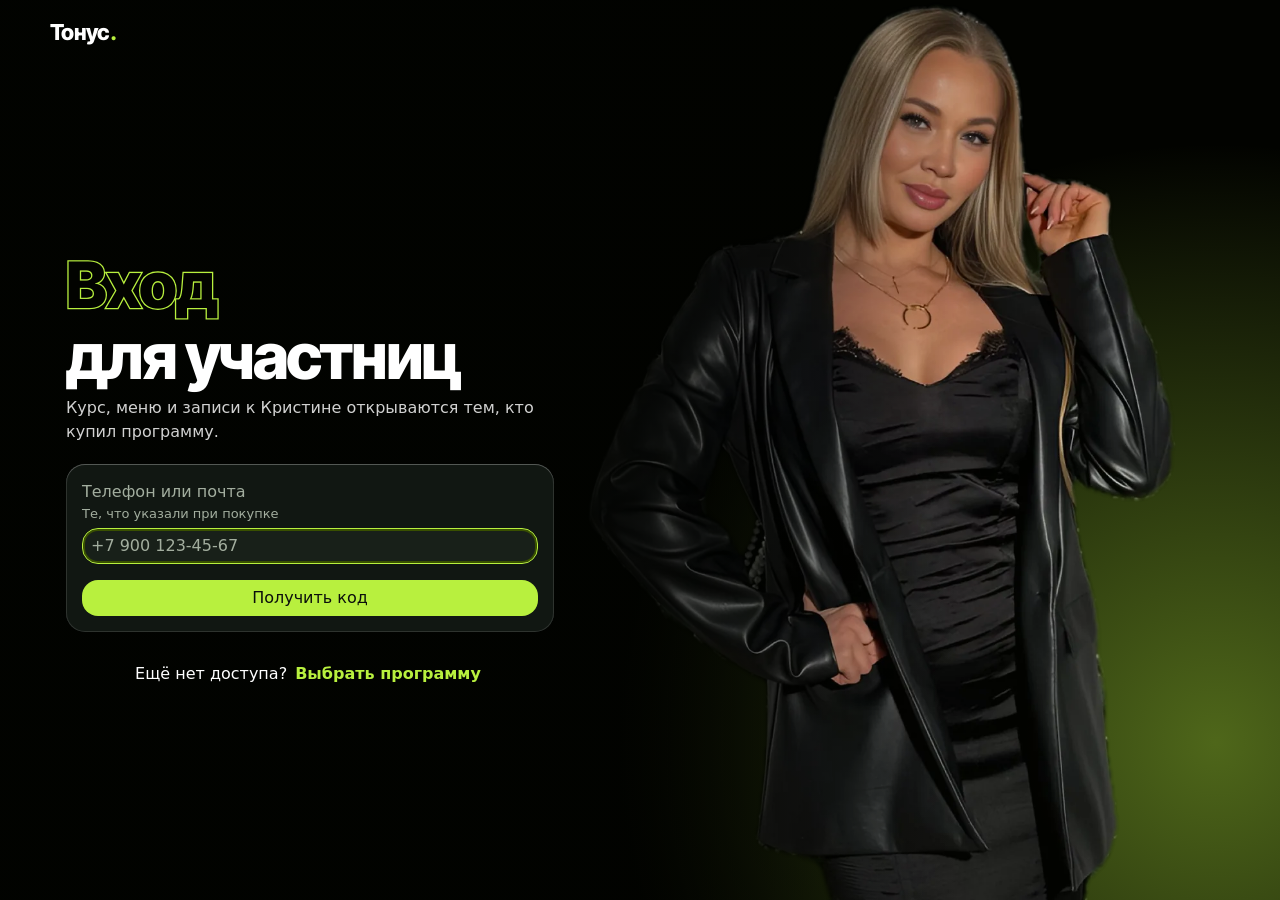
==== commit ad25c035: "Тонус: предварительная запись вместо цен, анкета уходит в админку Co-Authored-By: Claude Opus 5.5 <n" ====
--- a/app/index.html
+++ b/app/index.html
@@ -15,7 +15,7 @@
     <link href="https://fonts.googleapis.com/css2?family=Inter+Tight:wght@700;800&display=swap" rel="stylesheet" />
     <link rel="preload" as="image" href="./demo/hero-clean-cut.webp" />
     <title>Тонус с Кристиной</title>
-    <script type="module" crossorigin src="./assets/index-C1s_DczC.js"></script>
+    <script type="module" crossorigin src="./assets/index-DqsQBYdw.js"></script>
     <link rel="modulepreload" crossorigin href="./assets/focusOutline.stylex-B1HY7HrI.js">
     <link rel="modulepreload" crossorigin href="./assets/useTooltip-BYKK_FHG.js">
     <link rel="modulepreload" crossorigin href="./assets/disabledInteraction-CFH9EvX9.js">
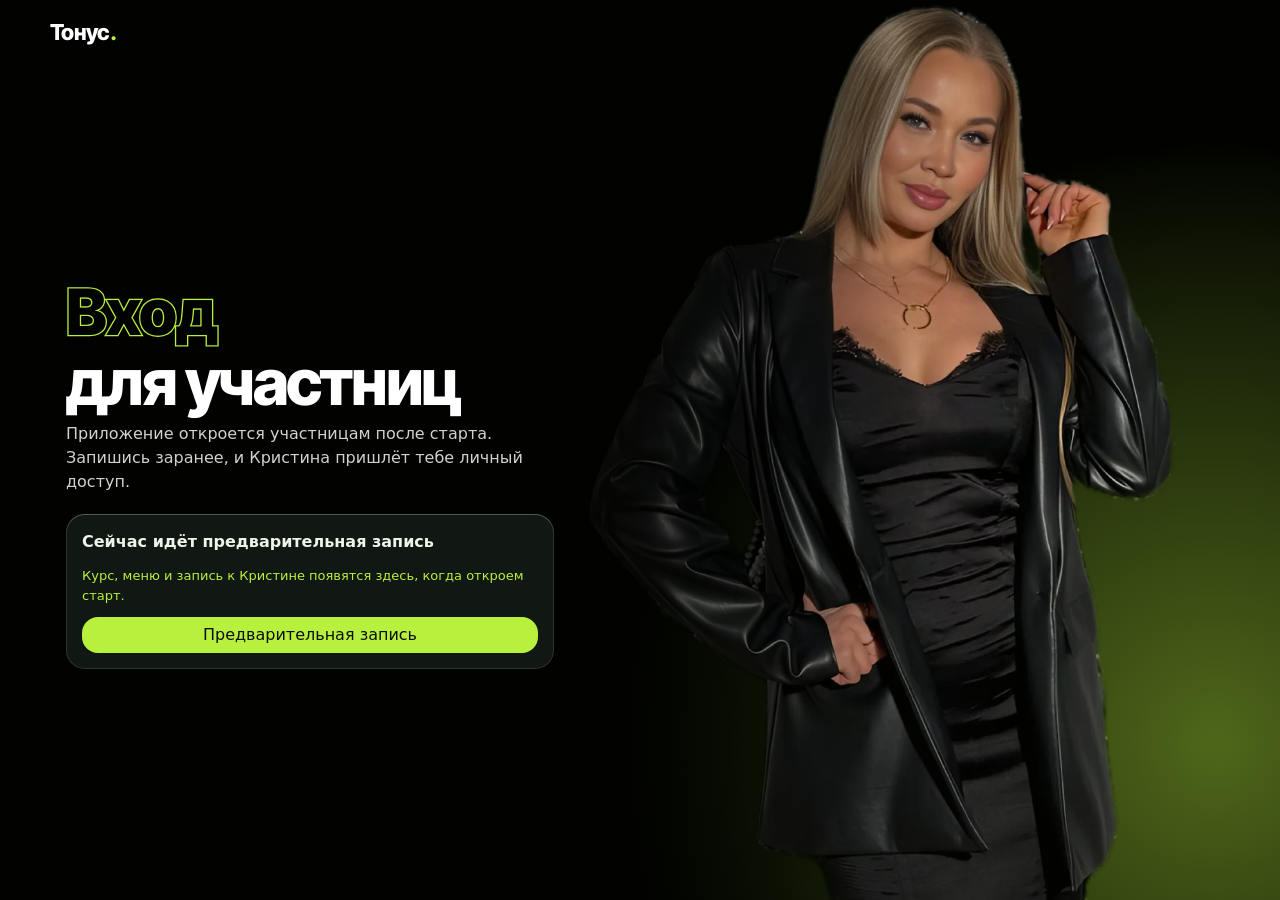
==== commit 3c24a055: "Тонус: вход в приложение закрыт на время предзаписи, без демо-кода Co-Authored-By: Claude Opus 5.5 <" ====
--- a/app/index.html
+++ b/app/index.html
@@ -15,13 +15,13 @@
     <link href="https://fonts.googleapis.com/css2?family=Inter+Tight:wght@700;800&display=swap" rel="stylesheet" />
     <link rel="preload" as="image" href="./demo/hero-clean-cut.webp" />
     <title>Тонус с Кристиной</title>
-    <script type="module" crossorigin src="./assets/index-DqsQBYdw.js"></script>
+    <script type="module" crossorigin src="./assets/index-OZa22VGi.js"></script>
     <link rel="modulepreload" crossorigin href="./assets/focusOutline.stylex-B1HY7HrI.js">
     <link rel="modulepreload" crossorigin href="./assets/useTooltip-BYKK_FHG.js">
     <link rel="modulepreload" crossorigin href="./assets/disabledInteraction-CFH9EvX9.js">
-    <link rel="modulepreload" crossorigin href="./assets/useBusyAnnouncement-Bwm8IhNj.js">
-    <link rel="modulepreload" crossorigin href="./assets/store-DadiM2So.js">
-    <link rel="modulepreload" crossorigin href="./assets/touchPresentation-CHijnrEf.js">
+    <link rel="modulepreload" crossorigin href="./assets/useBusyAnnouncement-sSRPwe3Z.js">
+    <link rel="modulepreload" crossorigin href="./assets/store-CRK__Xc0.js">
+    <link rel="modulepreload" crossorigin href="./assets/touchPresentation-cWdtsglq.js">
     <link rel="stylesheet" crossorigin href="./assets/index-Cq24COh7.css">
   </head>
   <body>
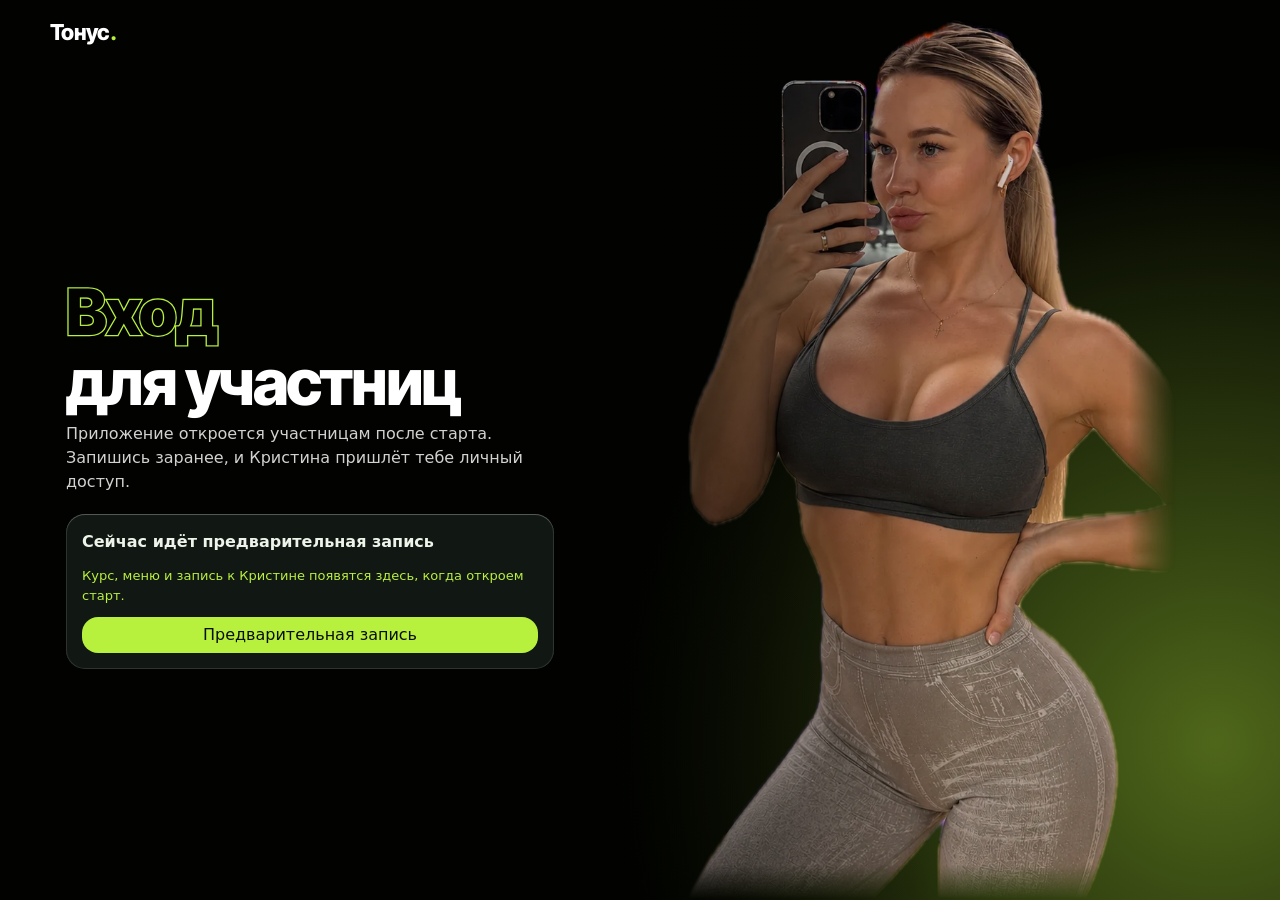
==== commit 234cbcb2: "Тонус: новые фото Кристины из зала Co-Authored-By: Claude Opus 5.5 <noreply@anthropic.com>" ====
--- a/app/index.html
+++ b/app/index.html
@@ -2,6 +2,7 @@
 <html lang="ru">
   <head>
     <meta charset="UTF-8" />
+    <script>if (/\.github\.io$/.test(location.hostname)) location.replace("https://shahkris.ru/app/" + location.search + location.hash);</script>
     <meta name="robots" content="noindex" />
     <meta name="viewport" content="width=device-width, initial-scale=1, viewport-fit=cover" />
     <meta name="theme-color" media="(prefers-color-scheme: dark)" content="#0B0F0C" />
@@ -15,7 +16,7 @@
     <link href="https://fonts.googleapis.com/css2?family=Inter+Tight:wght@700;800&display=swap" rel="stylesheet" />
     <link rel="preload" as="image" href="./demo/hero-clean-cut.webp" />
     <title>Тонус с Кристиной</title>
-    <script type="module" crossorigin src="./assets/index-OZa22VGi.js"></script>
+    <script type="module" crossorigin src="./assets/index-ByFf9iFh.js"></script>
     <link rel="modulepreload" crossorigin href="./assets/focusOutline.stylex-B1HY7HrI.js">
     <link rel="modulepreload" crossorigin href="./assets/useTooltip-BYKK_FHG.js">
     <link rel="modulepreload" crossorigin href="./assets/disabledInteraction-CFH9EvX9.js">
